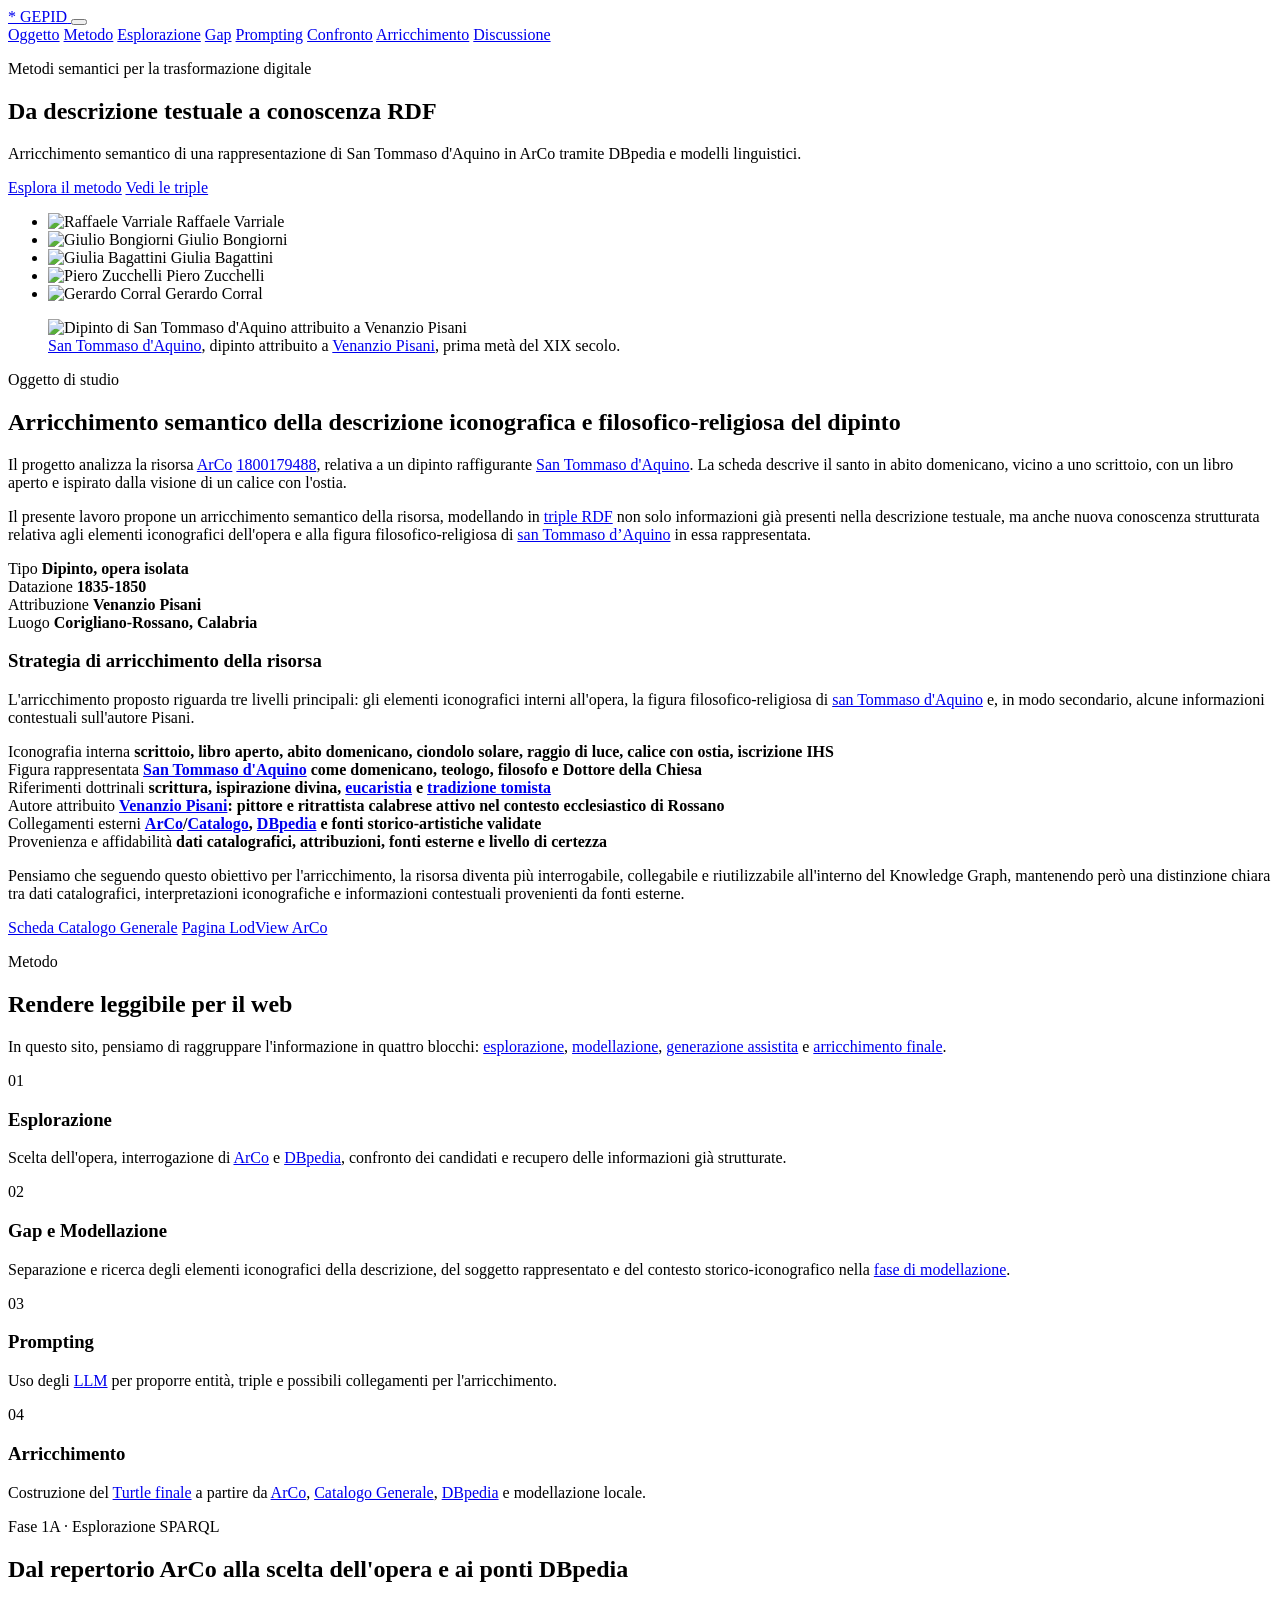
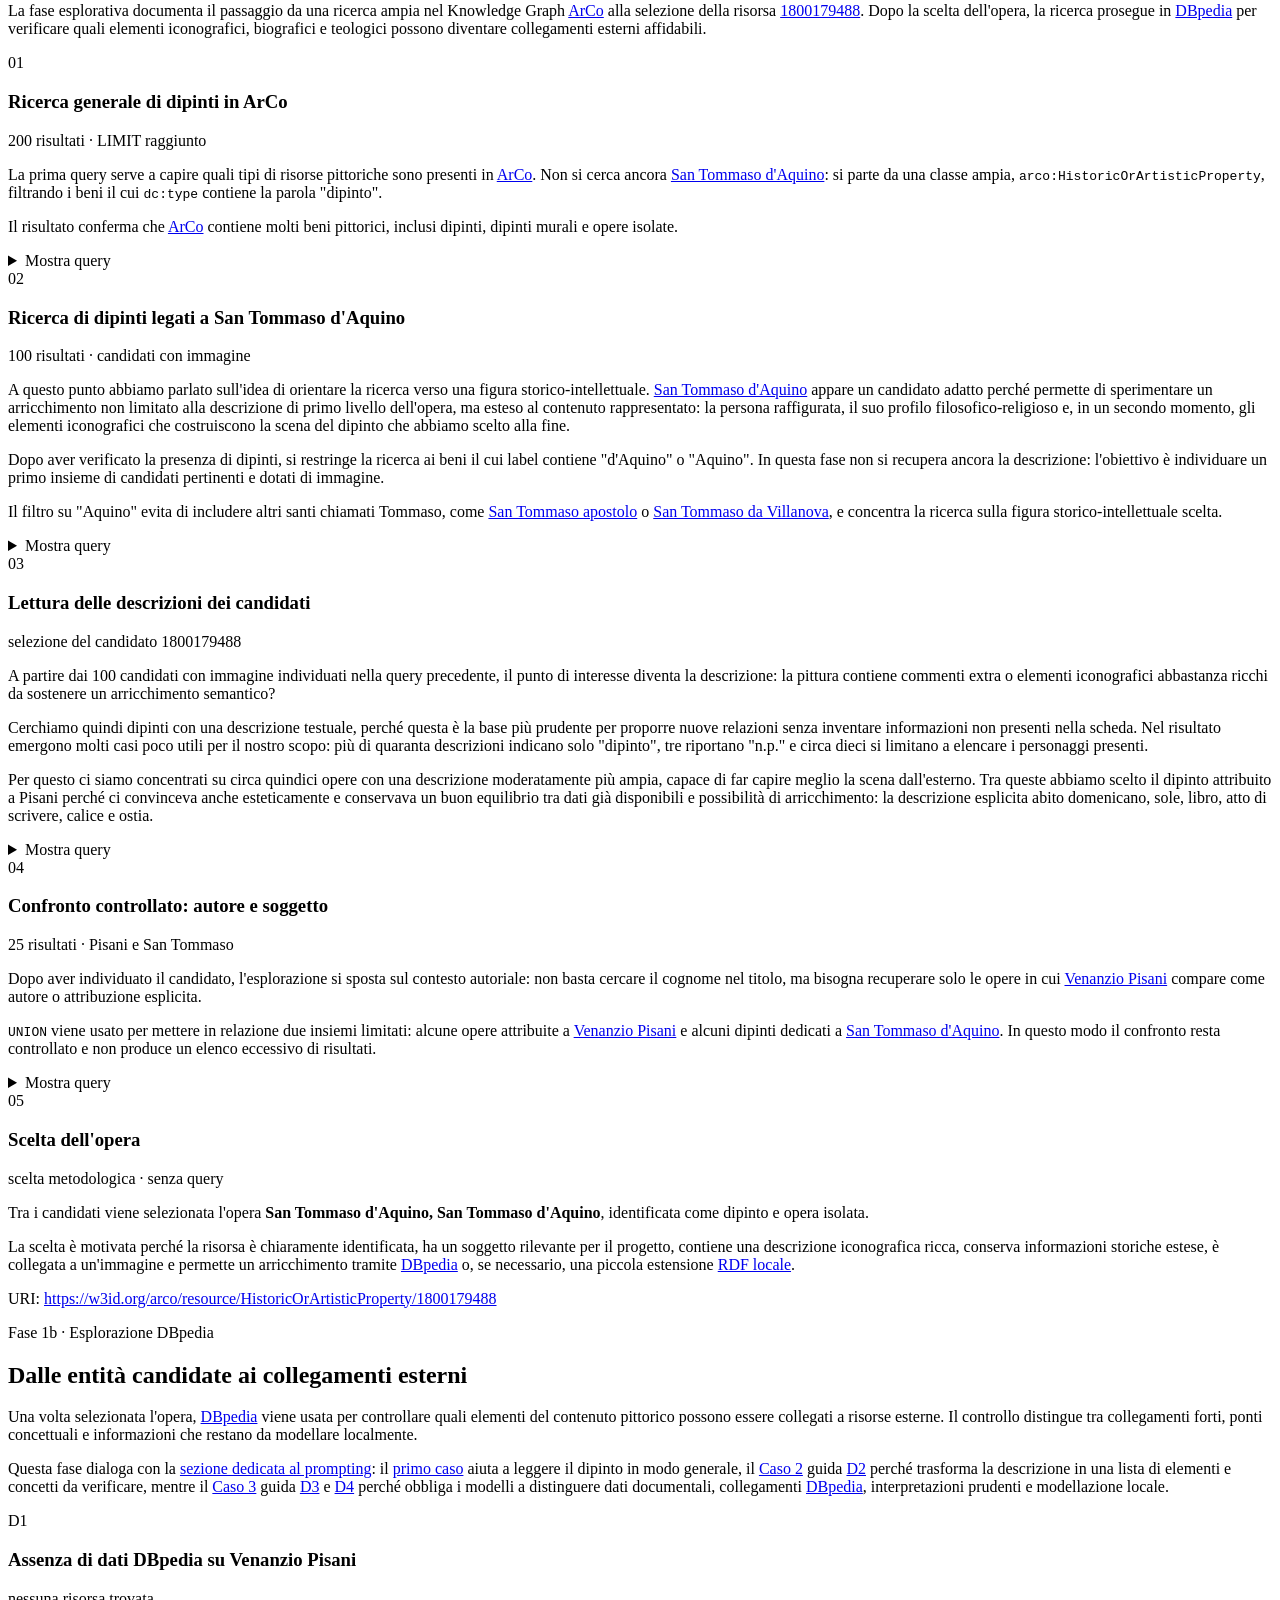
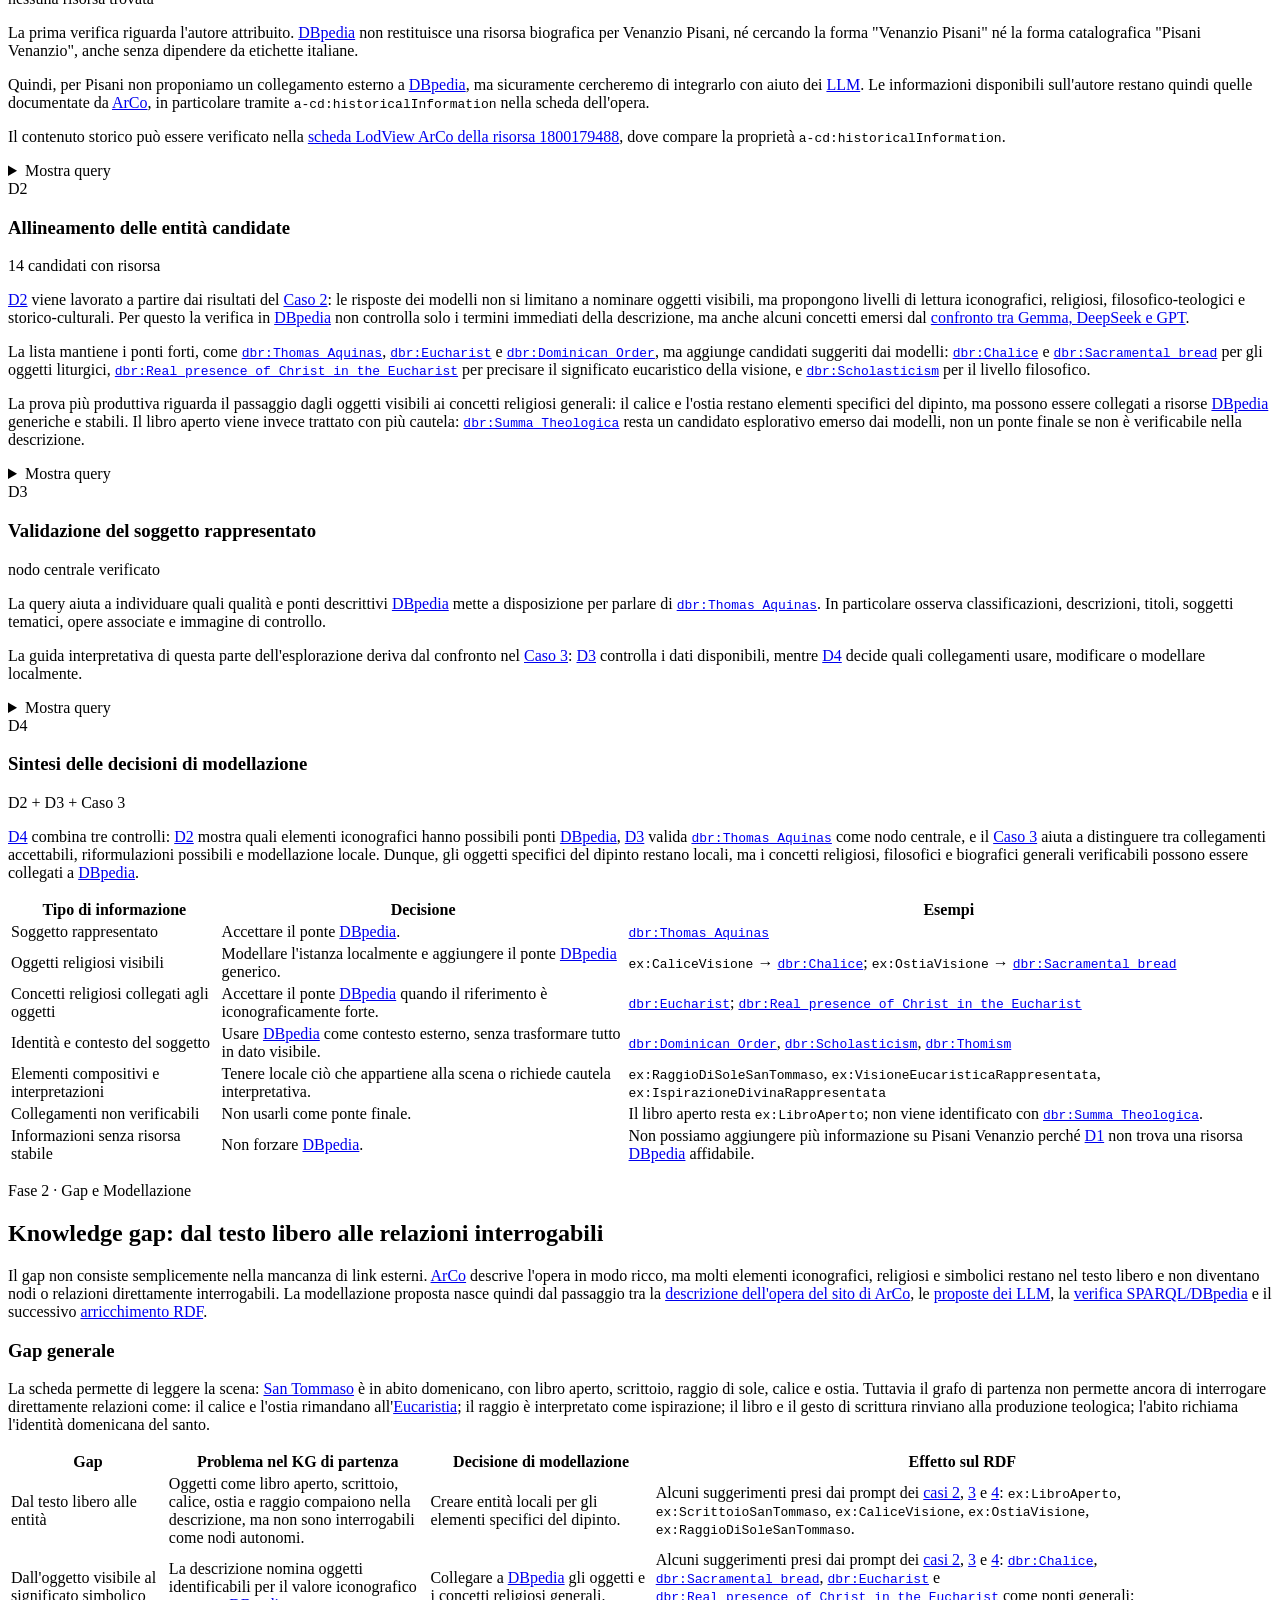
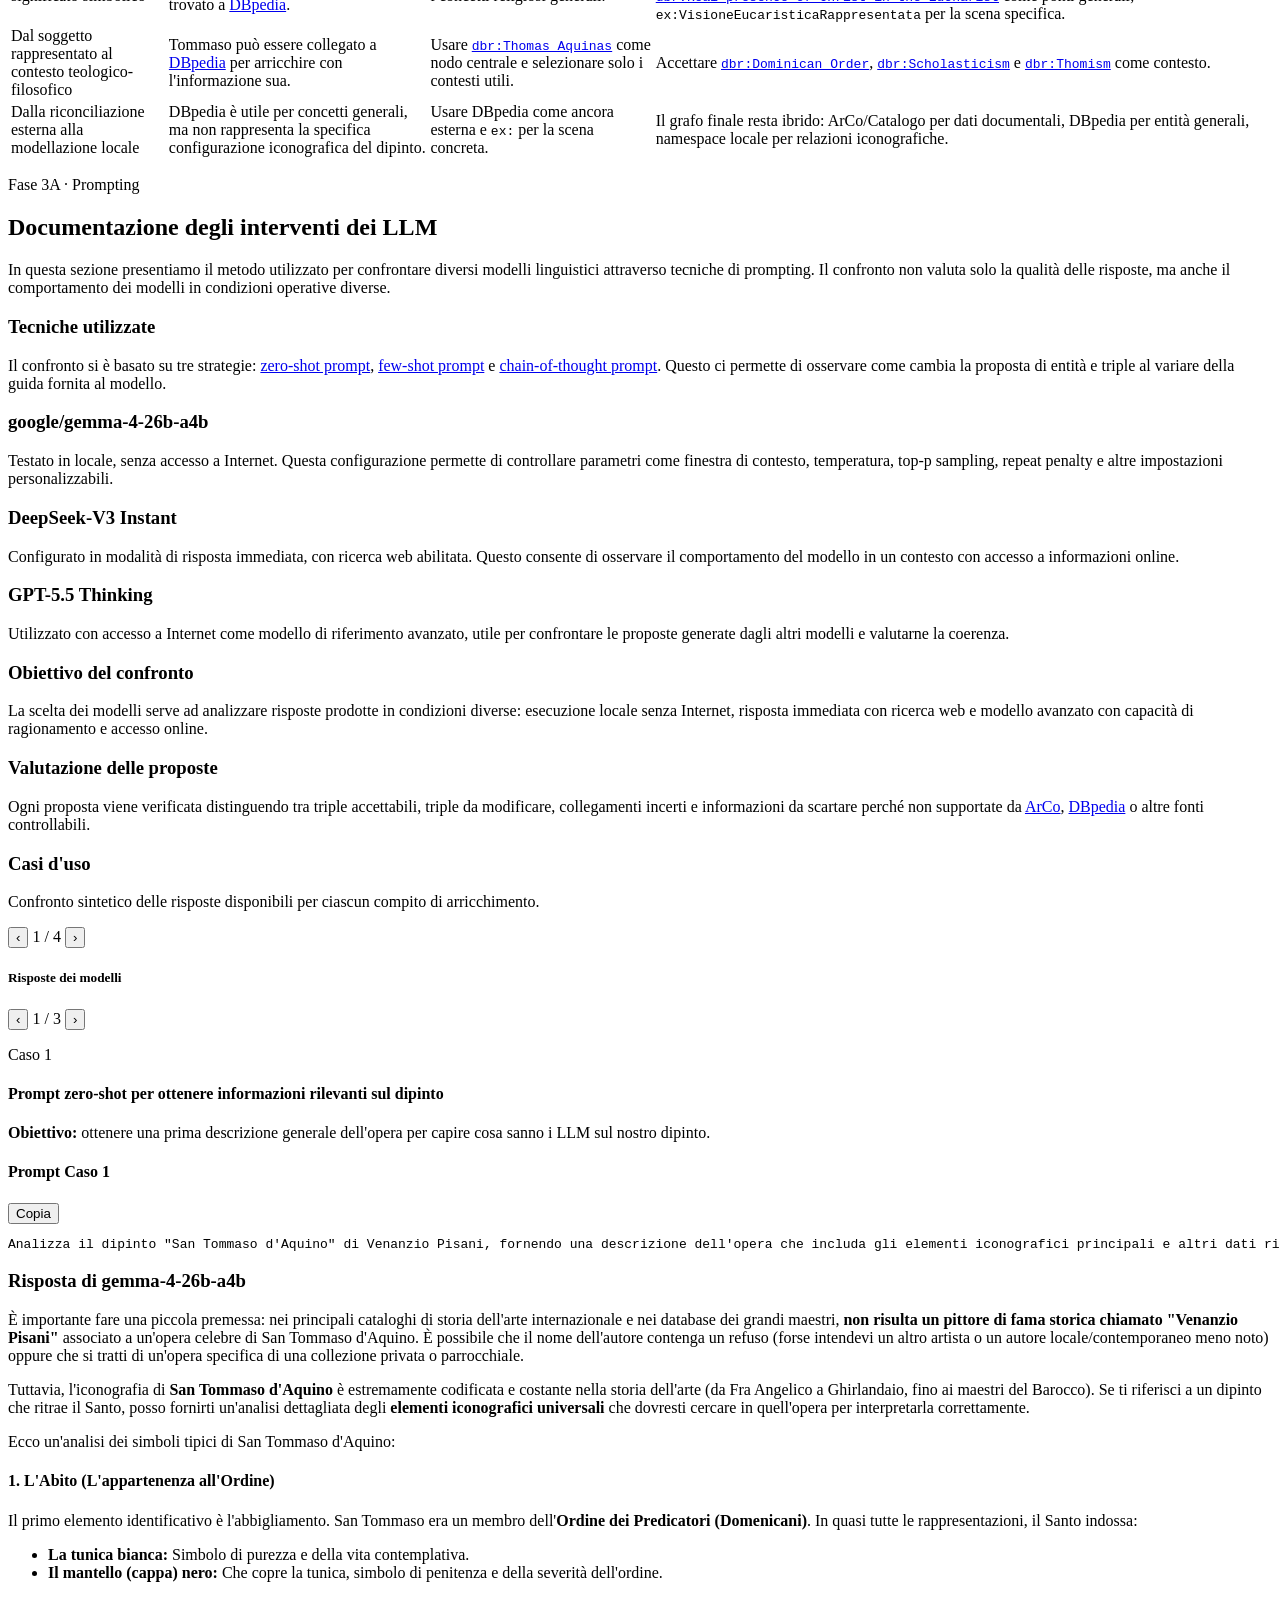
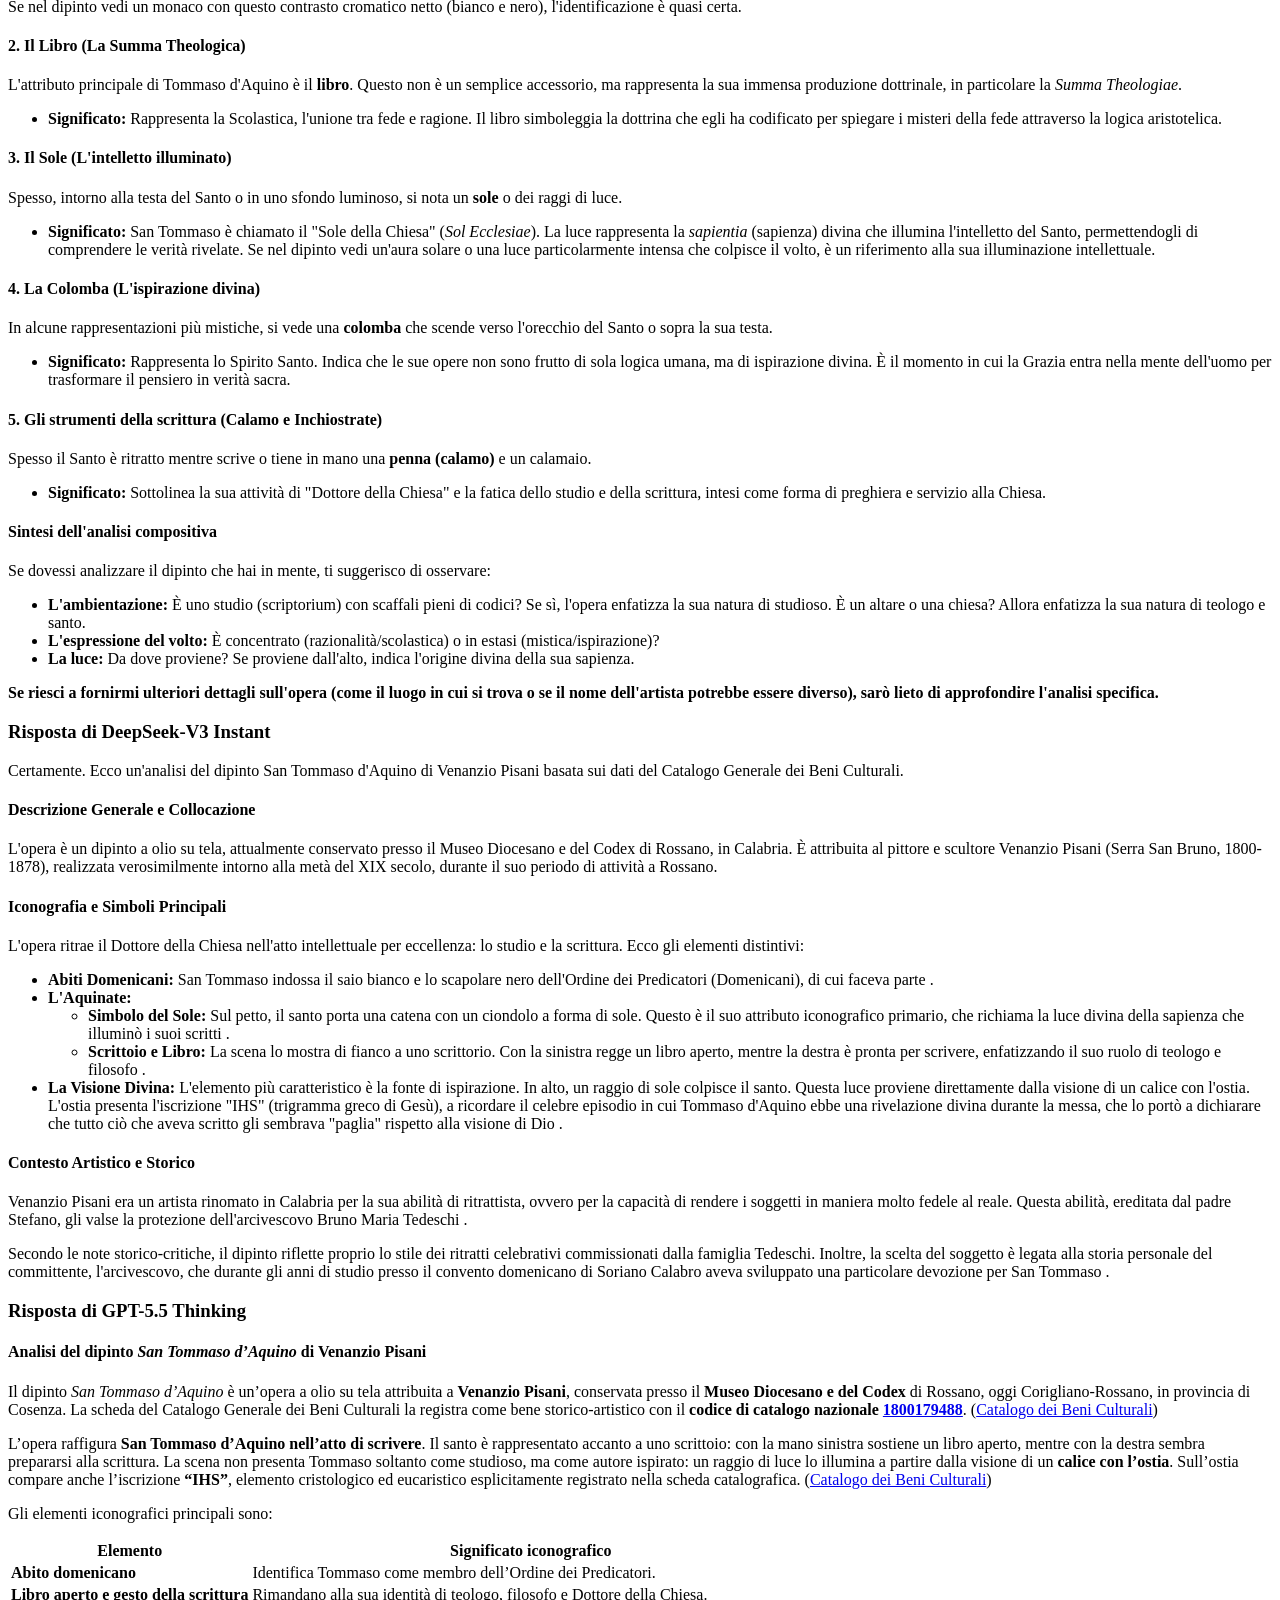
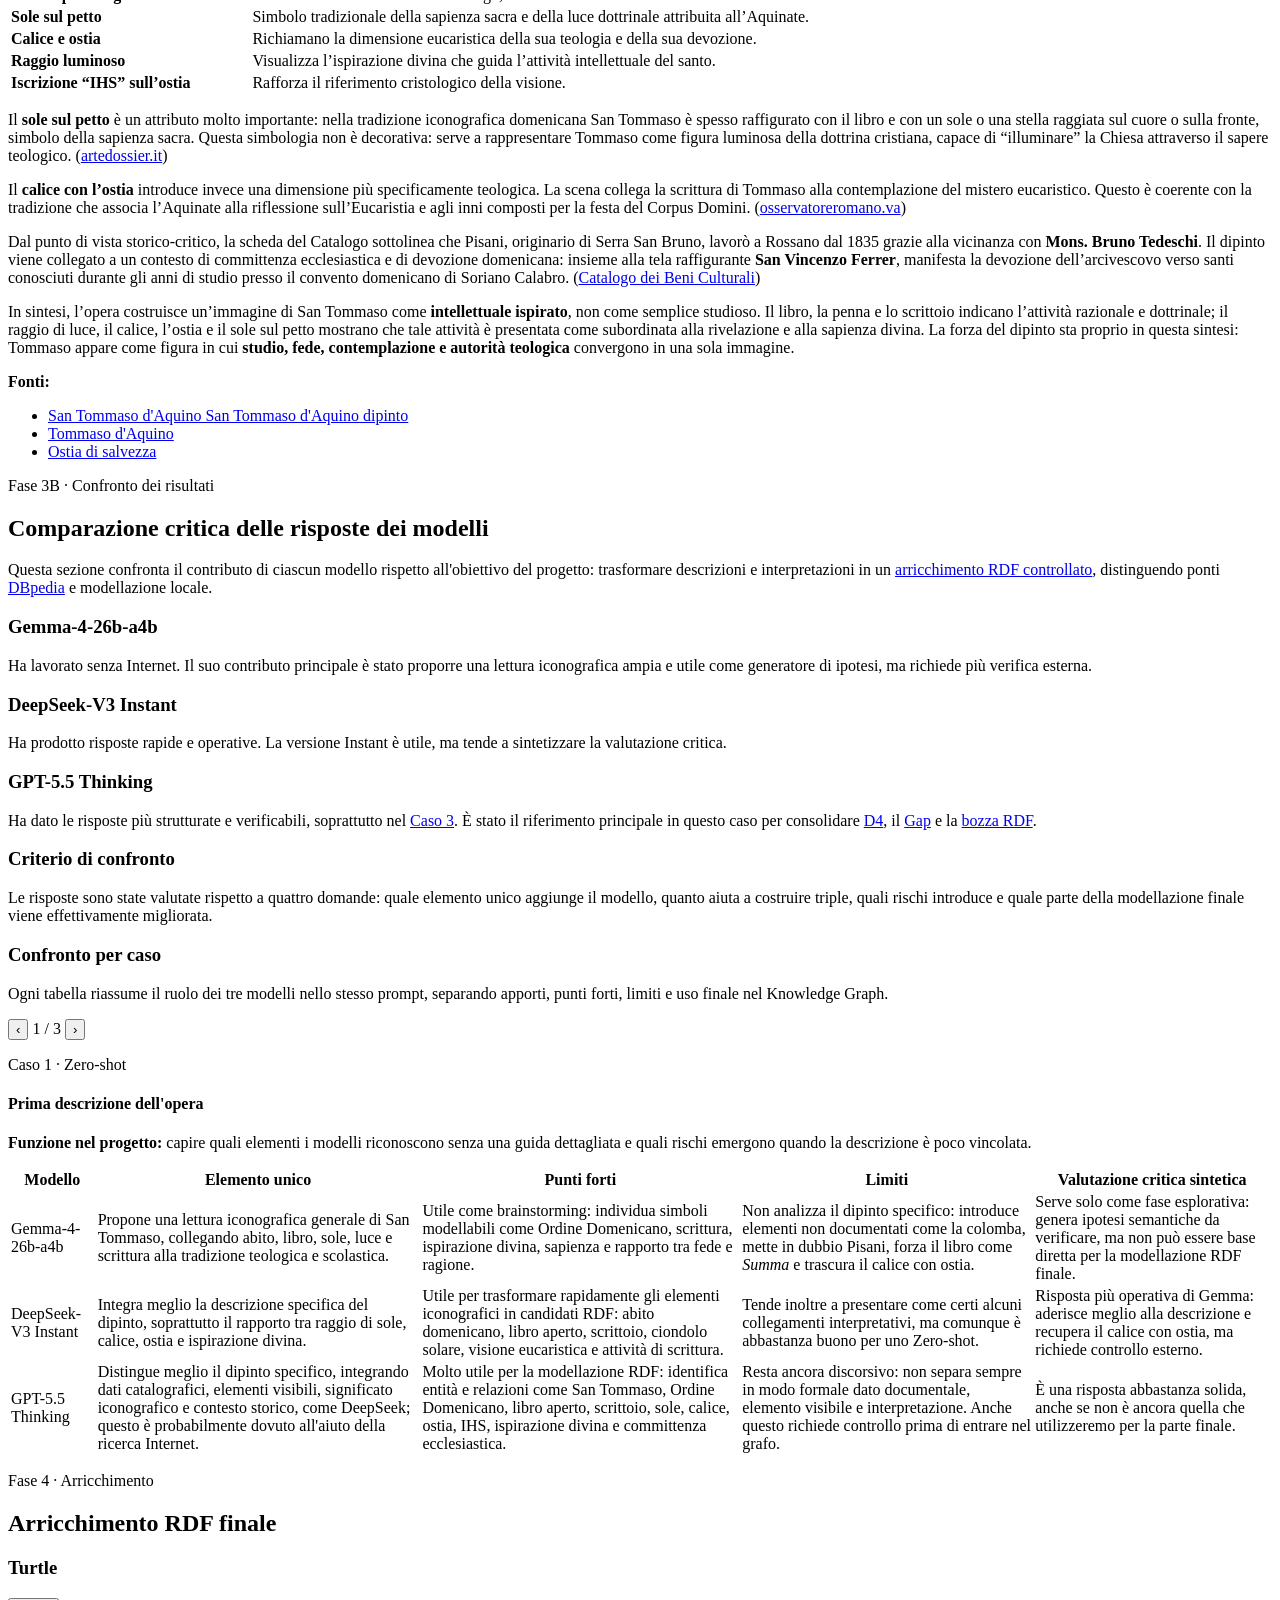
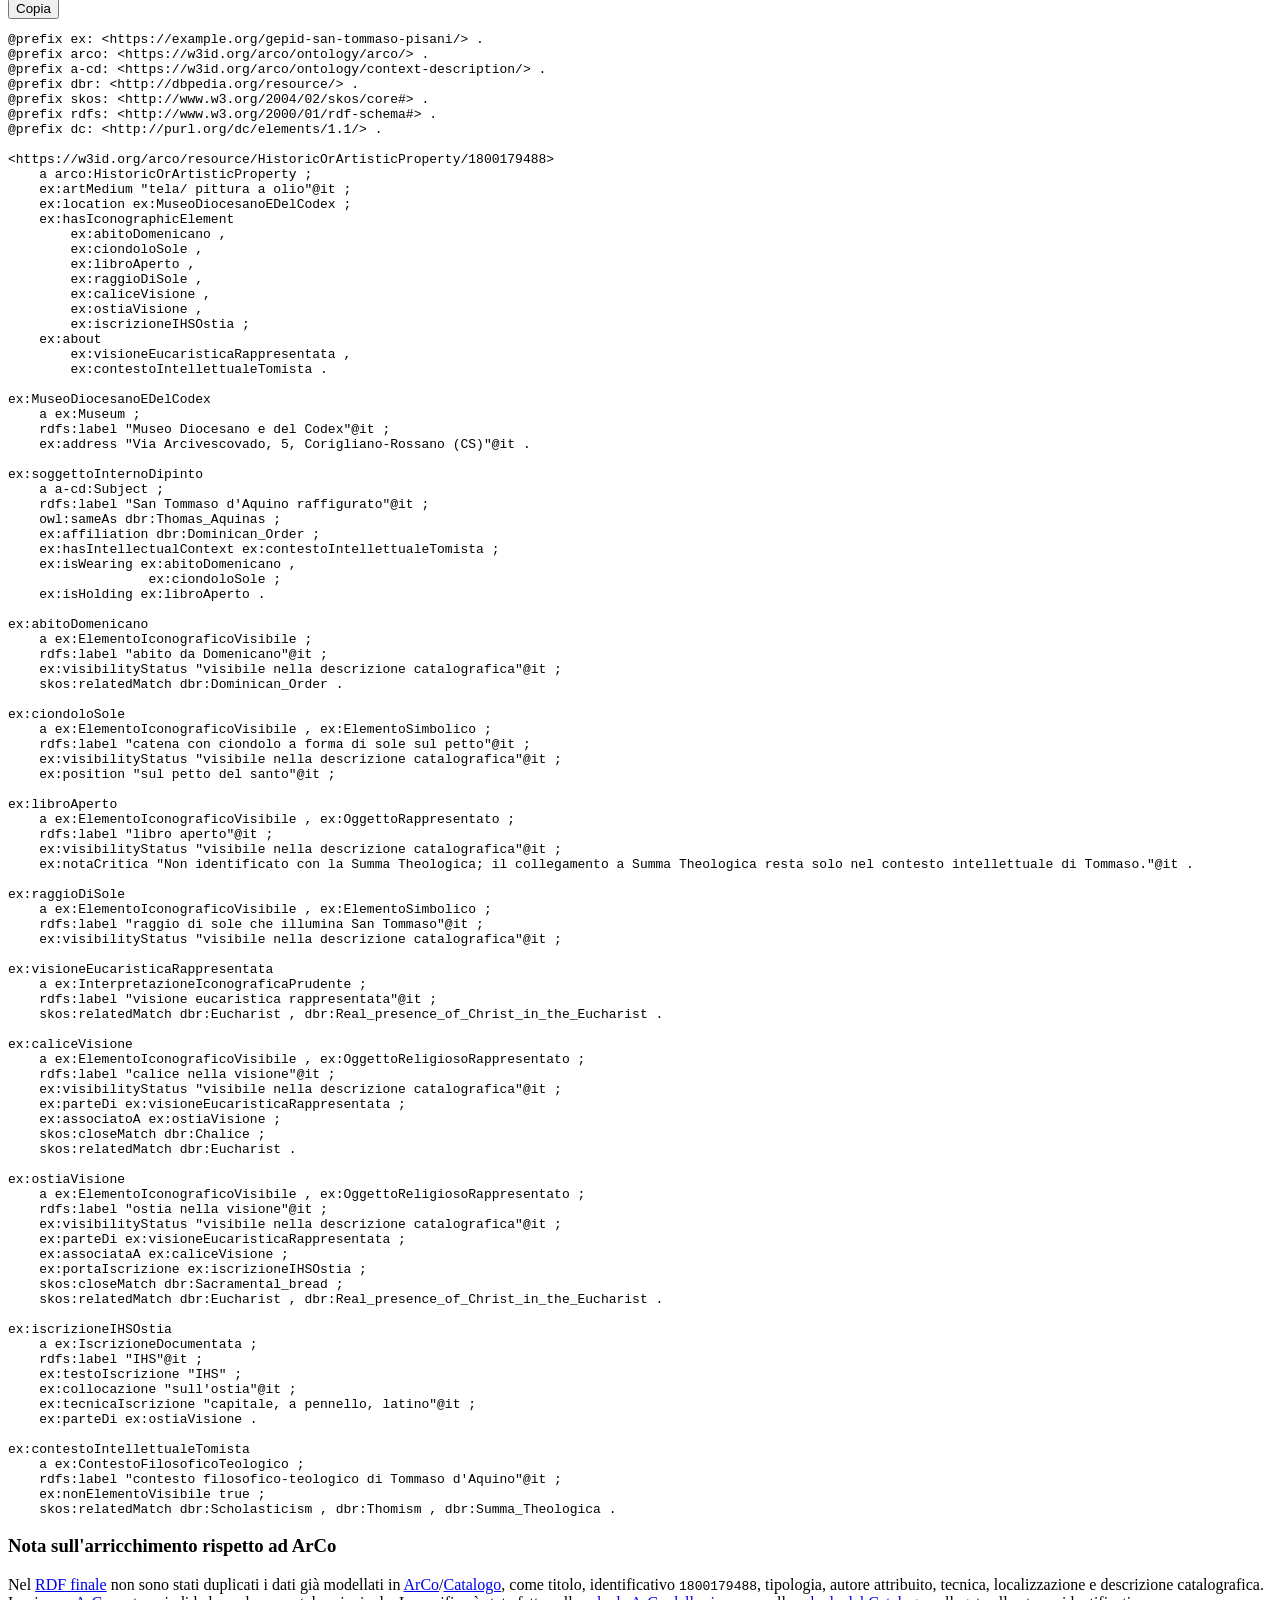
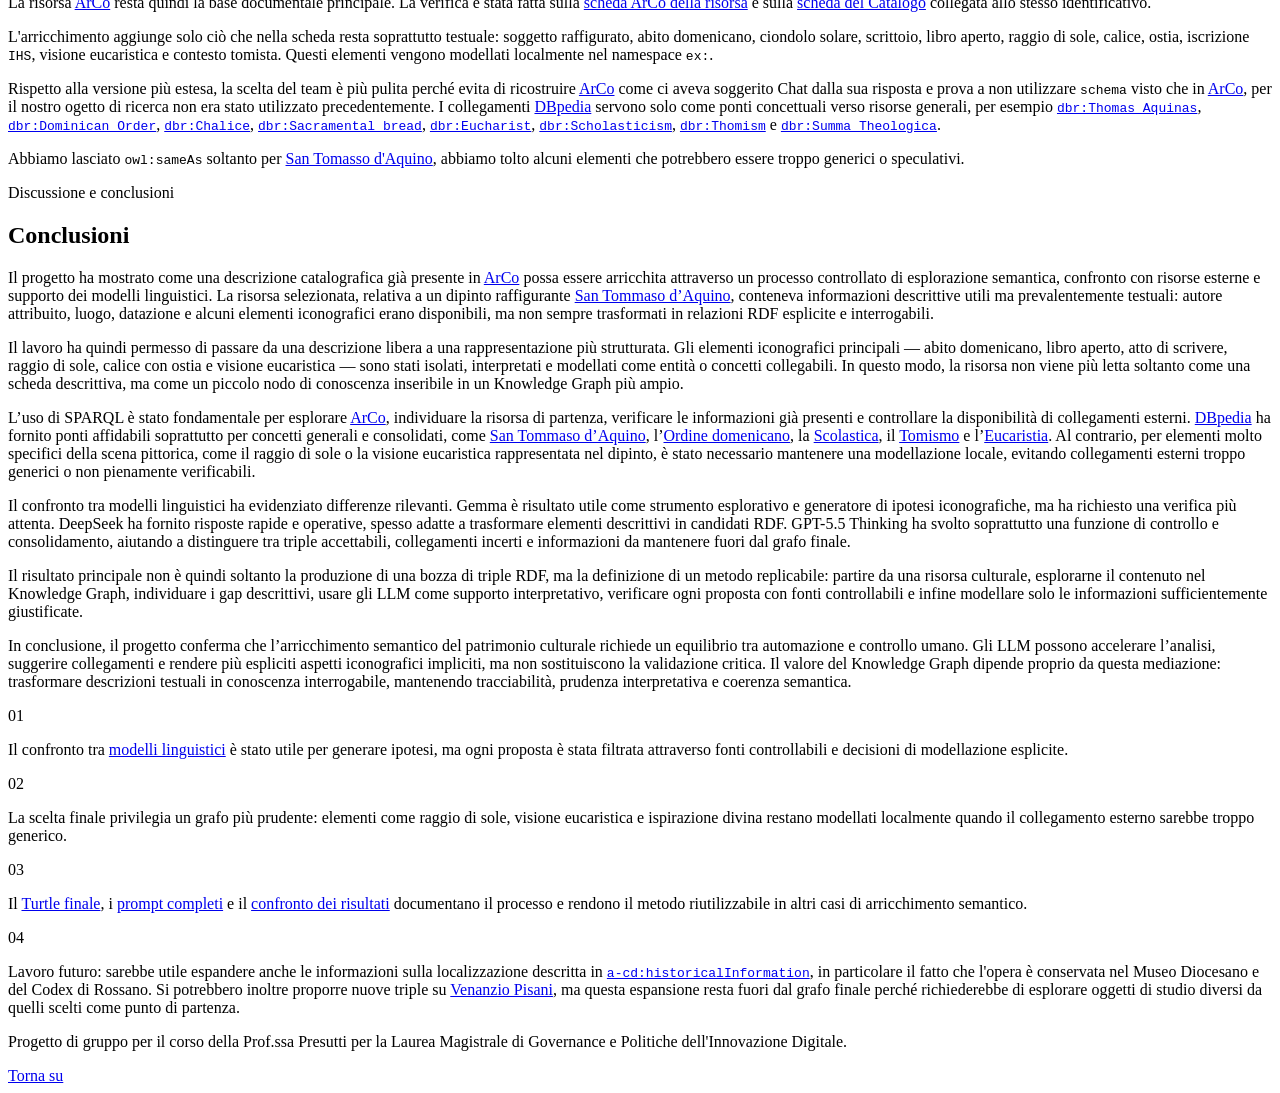
==== index.html @ ff98a5a6 "Add files via upload" ====
﻿<!DOCTYPE html>
<html lang="it">
<head>
  <meta charset="UTF-8">
  <meta name="viewport" content="width=device-width, initial-scale=1.0">
  <title>San Tommaso d'Aquino | Arricchimento semantico RDF</title>
  <meta name="description" content="Sito del progetto GEPID sull'arricchimento semantico RDF di una rappresentazione di San Tommaso d'Aquino in ArCo tramite DBpedia e LLM.">
  <link rel="preconnect" href="https://sigecweb.beniculturali.it">
  <link rel="stylesheet" href="styles.css">
</head>
<body>
  <header class="site-header" data-header>
    <a class="brand" href="#home" aria-label="Vai alla home">
      <span class="brand-mark" aria-hidden="true">*</span>
      <span>GEPID</span>
    </a>

    <button class="nav-toggle" type="button" aria-label="Apri il menu" aria-expanded="false" data-nav-toggle>
      <span></span>
      <span></span>
    </button>

    <nav class="site-nav" aria-label="Navigazione principale" data-nav>
      <a href="#oggetto">Oggetto</a>
      <a href="#metodo">Metodo</a>
      <a href="#sparql">Esplorazione</a>
      <a href="#gap">Gap</a>
      <a href="#prompting">Prompting</a>
      <a href="#confronto-llm">Confronto</a>
      <a href="#rdf">Arricchimento</a>
      <a href="#discussione">Discussione</a>
    </nav>
  </header>

  <main>
    <section class="hero section" id="home">
      <div class="hero-copy">
        <p class="eyebrow">Metodi semantici per la trasformazione digitale</p>
        <h1>
          <span>Da descrizione</span>
          <span>testuale a</span>
          <span>conoscenza RDF</span>
        </h1>
        <p class="hero-text">
          Arricchimento semantico di una rappresentazione di San Tommaso d'Aquino in ArCo tramite DBpedia e modelli linguistici.
        </p>
        <div class="hero-actions" aria-label="Azioni principali">
          <a class="button primary" href="#metodo">Esplora il metodo</a>
          <a class="button secondary" href="#rdf">Vedi le triple</a>
        </div>
        <ul class="team-list" aria-label="Componenti del gruppo">
          <li style="--tilt: -5deg; --rise: 0px;">
            <img src="assets/RV.jpeg" alt="Raffaele Varriale">
            <span>Raffaele Varriale</span>
          </li>
          <li style="--tilt: 4deg; --rise: 12px;">
            <img src="assets/GBo.jpeg" alt="Giulio Bongiorni">
            <span>Giulio Bongiorni</span>
          </li>
          <li style="--tilt: -2deg; --rise: 4px;">
            <img src="assets/GBa.jpeg" alt="Giulia Bagattini">
            <span>Giulia Bagattini</span>
          </li>
          <li style="--tilt: 5deg; --rise: 16px;">
            <img src="assets/PZ.jpeg" alt="Piero Zucchelli">
            <span>Piero Zucchelli</span>
          </li>
          <li style="--tilt: -4deg; --rise: 8px;">
            <img src="assets/GC.png" alt="Gerardo Corral">
            <span>Gerardo Corral</span>
          </li>
        </ul>
      </div>

      <figure class="hero-media">
        <img src="https://sigecweb.beniculturali.it/images/fullsize/ICCD1074798/ICCD16406962_pisaniTOMMASO.jpg" alt="Dipinto di San Tommaso d'Aquino attribuito a Venanzio Pisani">
        <figcaption>
          <a href="https://dbpedia.org/page/Thomas_Aquinas" target="_blank" rel="noreferrer">San Tommaso d'Aquino</a>, dipinto attribuito a <a href="https://catalogo.beniculturali.it/detail/HistoricOrArtisticProperty/1800179488" target="_blank" rel="noreferrer">Venanzio Pisani</a>, prima metà del XIX secolo.
        </figcaption>
      </figure>
    </section>

    <section class="section" id="oggetto">
      <div class="section-intro">
        <p class="eyebrow">Oggetto di studio</p>
        <h2>Arricchimento semantico della descrizione iconografica e filosofico-religiosa del dipinto</h2>
        <p>
          Il progetto analizza la risorsa <a href="https://w3id.org/arco" target="_blank" rel="noreferrer">ArCo</a>
          <a href="https://dati.cultura.gov.it/lodview-arco/resource/HistoricOrArtisticProperty/1800179488.html" target="_blank" rel="noreferrer">1800179488</a>,
          relativa a un dipinto raffigurante <a href="https://dbpedia.org/page/Thomas_Aquinas" target="_blank" rel="noreferrer">San Tommaso d'Aquino</a>. La scheda descrive il santo in abito domenicano, vicino a uno scrittoio, con un libro aperto e ispirato dalla visione di un calice con l'ostia.
        </p>
        <p>
          Il presente lavoro propone un arricchimento semantico della risorsa, modellando in <a href="#rdf">triple RDF</a> non solo informazioni già presenti nella descrizione testuale, ma anche nuova conoscenza strutturata relativa agli elementi iconografici dell'opera e alla figura filosofico-religiosa di <a href="https://dbpedia.org/page/Thomas_Aquinas" target="_blank" rel="noreferrer">san Tommaso d’Aquino</a> in essa rappresentata.
        </p>
      </div>
      <div class="content-flow">
        <div class="fact-grid">
          <article>
            <span>Tipo</span>
            <strong>Dipinto, opera isolata</strong>
          </article>
          <article>
            <span>Datazione</span>
            <strong>1835-1850</strong>
          </article>
          <article>
            <span>Attribuzione</span>
            <strong>Venanzio Pisani</strong>
          </article>
          <article>
            <span>Luogo</span>
            <strong>Corigliano-Rossano, Calabria</strong>
          </article>
        </div>
        <article class="enrichment-note">
          <h3>Strategia di arricchimento della risorsa</h3>
          <p>
            L'arricchimento proposto riguarda tre livelli principali: gli elementi iconografici interni all'opera, la figura filosofico-religiosa di <a href="https://dbpedia.org/page/Thomas_Aquinas" target="_blank" rel="noreferrer">san Tommaso d'Aquino</a> e, in modo secondario, alcune informazioni contestuali sull'autore Pisani.
          </p>
        </article>
        <div class="semantic-elements" aria-label="Ambiti dell'arricchimento semantico della risorsa">
          <article>
            <span>Iconografia interna</span>
            <strong>scrittoio, libro aperto, abito domenicano, ciondolo solare, raggio di luce, calice con ostia, iscrizione IHS</strong>
          </article>

          <article>
            <span>Figura rappresentata</span>
            <strong><a href="https://dbpedia.org/page/Thomas_Aquinas" target="_blank" rel="noreferrer">San Tommaso d'Aquino</a> come domenicano, teologo, filosofo e Dottore della Chiesa</strong>
          </article>

          <article>
            <span>Riferimenti dottrinali</span>
            <strong>scrittura, ispirazione divina, <a href="https://dbpedia.org/page/Eucharist" target="_blank" rel="noreferrer">eucaristia</a> e <a href="https://dbpedia.org/page/Thomism" target="_blank" rel="noreferrer">tradizione tomista</a></strong>
          </article>

          <article>
            <span>Autore attribuito</span>
            <strong><a href="https://catalogo.beniculturali.it/detail/HistoricOrArtisticProperty/1800179488" target="_blank" rel="noreferrer">Venanzio Pisani</a>: pittore e ritrattista calabrese attivo nel contesto ecclesiastico di Rossano</strong>
          </article>

          <article>
            <span>Collegamenti esterni</span>
            <strong><a href="https://w3id.org/arco" target="_blank" rel="noreferrer">ArCo</a>/<a href="https://catalogo.beniculturali.it/" target="_blank" rel="noreferrer">Catalogo</a>, <a href="https://dbpedia.org/" target="_blank" rel="noreferrer">DBpedia</a> e fonti storico-artistiche validate</strong>
          </article>
          <article>
            <span>Provenienza e affidabilità</span>
            <strong>dati catalografici, attribuzioni, fonti esterne e livello di certezza</strong>
          </article>
        </div>

        <p>
          Pensiamo che seguendo questo obiettivo per l'arricchimento, la risorsa diventa più interrogabile, collegabile e riutilizzabile all'interno del Knowledge Graph, mantenendo però una distinzione chiara tra dati catalografici, interpretazioni iconografiche e informazioni contestuali provenienti da fonti esterne.
        </p>
        <div class="link-row">
          <a href="https://catalogo.beniculturali.it/detail/HistoricOrArtisticProperty/1800179488" target="_blank" rel="noreferrer">Scheda Catalogo Generale</a>
          <a href="https://dati.cultura.gov.it/lodview-arco/resource/HistoricOrArtisticProperty/1800179488.html" target="_blank" rel="noreferrer">Pagina LodView ArCo</a>
        </div>
      </div>
    </section>

    <section class="section" id="metodo">
      <div class="section-heading">
        <p class="eyebrow">Metodo</p>
        <h2>Rendere leggibile per il web</h2>
        <p>
          In questo sito, pensiamo di raggruppare l'informazione in quattro blocchi: <a href="#sparql">esplorazione</a>, <a href="#gap">modellazione</a>, <a href="#prompting">generazione assistita</a> e <a href="#rdf">arricchimento finale</a>.
        </p>
      </div>

      <div class="method-grid">
        <article class="method-card">
          <span>01</span>
          <h3>Esplorazione</h3>
          <p>Scelta dell'opera, interrogazione di <a href="https://w3id.org/arco" target="_blank" rel="noreferrer">ArCo</a> e <a href="https://dbpedia.org/" target="_blank" rel="noreferrer">DBpedia</a>, confronto dei candidati e recupero delle informazioni già strutturate.</p>
        </article>
        <article class="method-card">
          <span>02</span>
          <h3>Gap e Modellazione</h3>
          <p>Separazione e ricerca degli elementi iconografici della descrizione, del soggetto rappresentato e del contesto storico-iconografico nella <a href="#gap">fase di modellazione</a>.</p>
        </article>
        <article class="method-card">
          <span>03</span>
          <h3>Prompting</h3>
          <p>Uso degli <a href="#prompting">LLM</a> per proporre entità, triple e possibili collegamenti per l'arricchimento.</p>
        </article>
        <article class="method-card">
          <span>04</span>
          <h3>Arricchimento</h3>
          <p>Costruzione del <a href="#rdf">Turtle finale</a> a partire da <a href="https://w3id.org/arco" target="_blank" rel="noreferrer">ArCo</a>, <a href="https://catalogo.beniculturali.it/" target="_blank" rel="noreferrer">Catalogo Generale</a>, <a href="https://dbpedia.org/" target="_blank" rel="noreferrer">DBpedia</a> e modellazione locale.</p>
        </article>
      </div>
    </section>

    <section class="section" id="sparql">
      <div class="section-intro">
        <p class="eyebrow">Fase 1A · Esplorazione SPARQL</p>
        <h2>Dal repertorio ArCo alla scelta dell'opera e ai ponti DBpedia</h2>
        <p>
          La fase esplorativa documenta il passaggio da una ricerca ampia nel Knowledge Graph <a href="https://w3id.org/arco" target="_blank" rel="noreferrer">ArCo</a> alla selezione della risorsa <a href="https://dati.cultura.gov.it/lodview-arco/resource/HistoricOrArtisticProperty/1800179488.html" target="_blank" rel="noreferrer">1800179488</a>. Dopo la scelta dell'opera, la ricerca prosegue in <a href="https://dbpedia.org/" target="_blank" rel="noreferrer">DBpedia</a> per verificare quali elementi iconografici, biografici e teologici possono diventare collegamenti esterni affidabili.
        </p>
      </div>

      <div class="exploration-flow" aria-label="Passaggi dell'esplorazione SPARQL">
        <article class="exploration-step">
          <div class="step-marker" aria-hidden="true">01</div>
          <div class="step-body">
            <div class="step-head">
              <h3>Ricerca generale di dipinti in ArCo</h3>
              <span class="result-badge">200 risultati · LIMIT raggiunto</span>
            </div>
            <p>
              La prima query serve a capire quali tipi di risorse pittoriche sono presenti in <a href="https://w3id.org/arco" target="_blank" rel="noreferrer">ArCo</a>. Non si cerca ancora <a href="https://dbpedia.org/page/Thomas_Aquinas" target="_blank" rel="noreferrer">San Tommaso d'Aquino</a>: si parte da una classe ampia, <code>arco:HistoricOrArtisticProperty</code>, filtrando i beni il cui <code>dc:type</code> contiene la parola "dipinto".
            </p>
            <p>
              Il risultato conferma che <a href="https://w3id.org/arco" target="_blank" rel="noreferrer">ArCo</a> contiene molti beni pittorici, inclusi dipinti, dipinti murali e opere isolate.
            </p>
            <details class="query-details">
              <summary>Mostra query</summary>
              <article class="code-block exploration-code">
                <div class="code-title">
                  <h4>Query 1</h4>
                  <div class="code-actions">
                    <button class="endpoint-button" type="button" data-endpoint="https://dati.cultura.gov.it/sparql" data-query="sparql-query-1">Apri endpoint</button>
                    <button class="explain-button" type="button" data-explain="query-explain-1" aria-expanded="false">Spiega query</button>
                    <button class="copy-button" type="button" data-copy="sparql-query-1">Copia</button>
                  </div>
                </div>
                <pre><code id="sparql-query-1">PREFIX arco: &lt;https://w3id.org/arco/ontology/arco/&gt;
PREFIX dc: &lt;http://purl.org/dc/elements/1.1/&gt;
PREFIX rdfs: &lt;http://www.w3.org/2000/01/rdf-schema#&gt;

SELECT DISTINCT ?opera ?label ?type
WHERE {
  ?opera a arco:HistoricOrArtisticProperty ;
         dc:type ?type ;
         rdfs:label ?label .
  FILTER(REGEX(STR(?type), "dipinto", "i"))
}
ORDER BY ?label
LIMIT 200</code></pre>
                <div class="query-explanation" id="query-explain-1" hidden>
                  <h5>Perché è costruita così</h5>
                  <p>I prefissi riducono la lunghezza degli URI e rendono leggibile la query, anziché scrivere: <code>https://w3id.org/arco/ontology/arco/HistoricOrArtisticProperty</code>, possiamo scrivere <code>arco:HistoricOrArtisticProperty</code>. Questa classe delimita la ricerca ai beni culturali storico-artistici, mentre <code>dc:type</code> e <code>rdfs:label</code> recuperano tipologia e denominazione dell'opera.</p>
                  <p>Il filtro <code>FILTER(REGEX(...))</code> permette di selezionare le opere la cui tipologia contiene la parola <code>"dipinto"</code>, anche quando il valore di <code>?type</code> non coincide esattamente con questa parola. Per esempio, può intercettare valori come <code>"dipinto"</code>, <code>"dipinto murale"</code> o <code>"soffitto dipinto"</code> (come i risultati ch abbiamo trovato). <code>DISTINCT</code> evita duplicati, <code>ORDER BY</code> ordina i risultati e <code>LIMIT</code> mantiene la ricerca esplorativa controllabile. La <code>"i"</code> serve a rendere la ricerca non sensibile alle maiuscole/minuscole.</p>
                </div>
              </article>
            </details>
          </div>
        </article>

        <article class="exploration-step">
          <div class="step-marker" aria-hidden="true">02</div>
          <div class="step-body">
            <div class="step-head">
              <h3>Ricerca di dipinti legati a San Tommaso d'Aquino</h3>
              <span class="result-badge">100 risultati · candidati con immagine</span>
            </div>
            <p>
              A questo punto abbiamo parlato sull'idea di orientare la ricerca verso una figura storico-intellettuale. <a href="https://dbpedia.org/page/Thomas_Aquinas" target="_blank" rel="noreferrer">San Tommaso d'Aquino</a> appare un candidato adatto perché permette di sperimentare un arricchimento non limitato alla descrizione di primo livello dell'opera, ma esteso al contenuto rappresentato: la persona raffigurata, il suo profilo filosofico-religioso e, in un secondo momento, gli elementi iconografici che costruiscono la scena del dipinto che abbiamo scelto alla fine.
            </p>
            <p>
              Dopo aver verificato la presenza di dipinti, si restringe la ricerca ai beni il cui label contiene "d'Aquino" o "Aquino". In questa fase non si recupera ancora la descrizione: l'obiettivo è individuare un primo insieme di candidati pertinenti e dotati di immagine.
            </p>
            <p>
              Il filtro su "Aquino" evita di includere altri santi chiamati Tommaso, come <a href="https://dbpedia.org/page/Thomas_the_Apostle" target="_blank" rel="noreferrer">San Tommaso apostolo</a> o <a href="https://dbpedia.org/page/Thomas_of_Villanova" target="_blank" rel="noreferrer">San Tommaso da Villanova</a>, e concentra la ricerca sulla figura storico-intellettuale scelta.
            </p>
            <details class="query-details">
              <summary>Mostra query</summary>
              <article class="code-block exploration-code">
                <div class="code-title">
                  <h4>Query 2</h4>
                  <div class="code-actions">
                    <button class="endpoint-button" type="button" data-endpoint="https://dati.cultura.gov.it/sparql" data-query="sparql-query-2">Apri endpoint</button>
                    <button class="explain-button" type="button" data-explain="query-explain-2" aria-expanded="false">Spiega query</button>
                    <button class="copy-button" type="button" data-copy="sparql-query-2">Copia</button>
                  </div>
                </div>
                <pre><code id="sparql-query-2">PREFIX arco: &lt;https://w3id.org/arco/ontology/arco/&gt;
PREFIX dc: &lt;http://purl.org/dc/elements/1.1/&gt;
PREFIX rdfs: &lt;http://www.w3.org/2000/01/rdf-schema#&gt;
PREFIX foaf: &lt;http://xmlns.com/foaf/0.1/&gt;

SELECT DISTINCT ?opera ?label ?image
WHERE {
  ?opera a arco:HistoricOrArtisticProperty ;
         dc:type ?type ;
         rdfs:label ?label ;
         foaf:depiction ?image .
  FILTER(REGEX(STR(?type), "dipinto", "i"))
  FILTER(REGEX(STR(?label), "d'Aquino|Aquino", "i"))
}
ORDER BY DESC(?label)
LIMIT 100</code></pre>
                <div class="query-explanation" id="query-explain-2" hidden>
                  <h5>Perché è costruita così</h5>
                  <p>La query mantiene il filtro sui dipinti e aggiunge una ricerca testuale sul <code>rdfs:label</code>, perché in questa fase si vuole trovare un primo insieme di opere legate ad Aquino direttamente nella denominazione catalografica.</p>
                  <p><code>foaf:depiction</code> è richiesto, non opzionale: in questo modo i candidati devono avere un'immagine collegata. Questa scelta è coerente con il progetto, perché l'arricchimento riguarda una pittura e richiede di osservare anche il contenuto visivo dell'opera.</p>
                  <p>Il filtro <code>FILTER(REGEX(STR(?label), "d'Aquino|Aquino", "i"))</code> viene scelto per non includere genericamente tutti i risultati con "San Tommaso". In questo modo si evitano altri santi omonimi e si concentra la ricerca su Tommaso d'Aquino. La descrizione viene lasciata alle query successive, dove serve per confrontare e scegliere il candidato finale.</p>
                  <p><code>ORDER BY DESC(?label)</code> ordina i risultati in senso inverso rispetto all'alfabeto. La scelta rende più leggibile questa fase esplorativa perché porta più in alto molte denominazioni che contengono formulazioni come "San Tommaso d'Aquino", invece di lasciare in apertura solo titoli che iniziano con altre parole. Il limite a <code>100</code> conserva un insieme ampio ma ancora leggibile di candidati.</p>
                </div>
              </article>
            </details>
          </div>
        </article>

        <article class="exploration-step">
          <div class="step-marker" aria-hidden="true">03</div>
          <div class="step-body">
            <div class="step-head">
              <h3>Lettura delle descrizioni dei candidati</h3>
              <span class="result-badge">selezione del candidato 1800179488</span>
            </div>
            <p>
              A partire dai 100 candidati con immagine individuati nella query precedente, il punto di interesse diventa la descrizione: la pittura contiene commenti extra o elementi iconografici abbastanza ricchi da sostenere un arricchimento semantico?
            </p>
            <p>
              Cerchiamo quindi dipinti con una descrizione testuale, perché questa è la base più prudente per proporre nuove relazioni senza inventare informazioni non presenti nella scheda. Nel risultato emergono molti casi poco utili per il nostro scopo: più di quaranta descrizioni indicano solo "dipinto", tre riportano "n.p." e circa dieci si limitano a elencare i personaggi presenti.
            </p>
            <p>
              Per questo ci siamo concentrati su circa quindici opere con una descrizione moderatamente più ampia, capace di far capire meglio la scena dall'esterno. Tra queste abbiamo scelto il dipinto attribuito a Pisani perché ci convinceva anche esteticamente e conservava un buon equilibrio tra dati già disponibili e possibilità di arricchimento: la descrizione esplicita abito domenicano, sole, libro, atto di scrivere, calice e ostia.
            </p>
            <details class="query-details">
              <summary>Mostra query</summary>
              <article class="code-block exploration-code">
                <div class="code-title">
                  <h4>Query 3</h4>
                  <div class="code-actions">
                    <button class="endpoint-button" type="button" data-endpoint="https://dati.cultura.gov.it/sparql" data-query="sparql-query-3">Apri endpoint</button>
                    <button class="explain-button" type="button" data-explain="query-explain-3" aria-expanded="false">Spiega query</button>
                    <button class="copy-button" type="button" data-copy="sparql-query-3">Copia</button>
                  </div>
                </div>
<pre><code id="sparql-query-3">PREFIX arco: &lt;https://w3id.org/arco/ontology/arco/&gt;
PREFIX dc: &lt;http://purl.org/dc/elements/1.1/&gt;
PREFIX rdfs: &lt;http://www.w3.org/2000/01/rdf-schema#&gt;
PREFIX foaf: &lt;http://xmlns.com/foaf/0.1/&gt;

SELECT DISTINCT ?opera ?description
WHERE {
  {
    SELECT DISTINCT ?opera ?label
    WHERE {
      ?opera a arco:HistoricOrArtisticProperty ;
             dc:type ?type ;
             rdfs:label ?label ;
             foaf:depiction ?image .
      FILTER(REGEX(STR(?type), "dipinto", "i"))
      FILTER(REGEX(STR(?label), "d'Aquino|Aquino", "i"))
    }
    ORDER BY DESC(?label)
    LIMIT 100
  }
  ?opera dc:description ?description .
}
ORDER BY ?opera ?description</code></pre>
                <div class="query-explanation" id="query-explain-3" hidden>
                  <h5>Perché è costruita così</h5>
                  <p>La query usa una sottoquery per conservare lo stesso insieme esplorativo della query precedente: i primi 100 dipinti legati ad Aquino e dotati di immagine. In questo modo il passaggio non cambia corpus, ma cambia domanda di lettura.</p>
                  <p>Fuori dalla sottoquery viene richiesto <code>dc:description</code>: qui la descrizione non è più accessoria, ma diventa il criterio per capire quali opere offrono elementi iconografici o commenti utili all'arricchimento. Per questo l'output mostra <code>?opera</code> e <code>?description</code>, non più label e immagine.</p>
                  <p>La lettura dei risultati serve anche a scartare descrizioni troppo povere, come quelle che indicano solo "dipinto", "n.p." o un semplice elenco di personaggi. Il gruppo ha quindi selezionato manualmente un sottoinsieme di circa quindici descrizioni più informative prima di scegliere l'opera di Pisani.</p>
                </div>
              </article>
            </details>
          </div>
        </article>

        <article class="exploration-step">
          <div class="step-marker" aria-hidden="true">04</div>
          <div class="step-body">
            <div class="step-head">
              <h3>Confronto controllato: autore e soggetto</h3>
              <span class="result-badge">25 risultati · Pisani e San Tommaso</span>
            </div>
            <p>
              Dopo aver individuato il candidato, l'esplorazione si sposta sul contesto autoriale: non basta cercare il cognome nel titolo, ma bisogna recuperare solo le opere in cui <a href="https://catalogo.beniculturali.it/detail/HistoricOrArtisticProperty/1800179488" target="_blank" rel="noreferrer">Venanzio Pisani</a> compare come autore o attribuzione esplicita.
            </p>
            <p>
              <code>UNION</code> viene usato per mettere in relazione due insiemi limitati: alcune opere attribuite a <a href="https://catalogo.beniculturali.it/detail/HistoricOrArtisticProperty/1800179488" target="_blank" rel="noreferrer">Venanzio Pisani</a> e alcuni dipinti dedicati a <a href="https://dbpedia.org/page/Thomas_Aquinas" target="_blank" rel="noreferrer">San Tommaso d'Aquino</a>. In questo modo il confronto resta controllato e non produce un elenco eccessivo di risultati.</p>
            <details class="query-details">
              <summary>Mostra query</summary>
              <article class="code-block exploration-code">
                <div class="code-title">
                  <h4>Query 4</h4>
                  <div class="code-actions">
                    <button class="endpoint-button" type="button" data-endpoint="https://dati.cultura.gov.it/sparql" data-query="sparql-query-4">Apri endpoint</button>
                    <button class="explain-button" type="button" data-explain="query-explain-4" aria-expanded="false">Spiega query</button>
                    <button class="copy-button" type="button" data-copy="sparql-query-4">Copia</button>
                  </div>
                </div>
                <pre><code id="sparql-query-4">PREFIX arco: &lt;https://w3id.org/arco/ontology/arco/&gt;
PREFIX dc: &lt;http://purl.org/dc/elements/1.1/&gt;
PREFIX rdfs: &lt;http://www.w3.org/2000/01/rdf-schema#&gt;
PREFIX a-cd: &lt;https://w3id.org/arco/ontology/context-description/&gt;

SELECT DISTINCT ?criterio ?opera ?label ?date
WHERE {
  {
    SELECT DISTINCT ("opere attribuite a Pisani" AS ?criterio) ?opera ?label
    WHERE {
      ?opera a arco:HistoricOrArtisticProperty ;
             rdfs:label ?label ;
             a-cd:hasAuthor ?author .
      ?author rdfs:label ?authorLabel .
      FILTER(REGEX(STR(?authorLabel), "Pisani Venanzio", "i"))
    }
    ORDER BY ?label
    LIMIT 15
  }
  UNION
  {
    SELECT DISTINCT ("dipinti di San Tommaso d'Aquino" AS ?criterio) ?opera ?label
    WHERE {
      ?opera a arco:HistoricOrArtisticProperty ;
             dc:type ?type ;
             rdfs:label ?label .
      FILTER(REGEX(STR(?type), "dipinto", "i"))
      FILTER(REGEX(STR(?label), "San Tommaso d.Aquino|San Tommaso d'Aquino", "i"))
    }
    ORDER BY DESC(?label)
    LIMIT 10
  }

  OPTIONAL { ?opera dc:date ?date . }
}
ORDER BY ?criterio ?label
LIMIT 30</code></pre>
                <div class="query-explanation" id="query-explain-4" hidden>
                  <h5>Perché è costruita così</h5>
                  <p>La prima parte della query individua opere collegate a <a href="https://catalogo.beniculturali.it/detail/HistoricOrArtisticProperty/1800179488" target="_blank" rel="noreferrer">Venanzio Pisani</a> tramite la proprietà catalografica <code>a-cd:hasAuthor</code>. La seconda parte cerca dipinti il cui label rimanda esplicitamente a <a href="https://dbpedia.org/page/Thomas_Aquinas" target="_blank" rel="noreferrer">San Tommaso d'Aquino</a>, così il confronto resta legato ai due assi del caso di studio: autore attribuito e soggetto iconografico.</p>
                  <p>Le espressioni <code>("opere attribuite a Pisani" AS ?criterio)</code> e <code>("dipinti di San Tommaso d'Aquino" AS ?criterio)</code> creano una colonna artificiale nei risultati. Questa colonna non proviene da <a href="https://w3id.org/arco" target="_blank" rel="noreferrer">ArCo</a>: serve a indicare da quale ramo del <code>UNION</code> arriva ogni riga, rendendo più leggibile il confronto.</p>
                  <p>L'<code>OPTIONAL</code> su <code>dc:date</code> aggiunge, quando disponibile, una lettura cronologica senza escludere le opere prive di datazione.</p>
                </div>
              </article>
            </details>
          </div>
        </article>

        <article class="exploration-step">
          <div class="step-marker" aria-hidden="true">05</div>
          <div class="step-body">
            <div class="step-head">
              <h3>Scelta dell'opera</h3>
              <span class="result-badge">scelta metodologica · senza query</span>
            </div>
            <p>
              Tra i candidati viene selezionata l'opera <strong>San Tommaso d'Aquino, San Tommaso d'Aquino</strong>, identificata come dipinto e opera isolata.
            </p>
            <p>
              La scelta è motivata perché la risorsa è chiaramente identificata, ha un soggetto rilevante per il progetto, contiene una descrizione iconografica ricca, conserva informazioni storiche estese, è collegata a un'immagine e permette un arricchimento tramite <a href="https://dbpedia.org/" target="_blank" rel="noreferrer">DBpedia</a> o, se necessario, una piccola estensione <a href="#rdf">RDF locale</a>.
            </p>
            <p class="selected-uri">
              URI: <a href="https://dati.cultura.gov.it/lodview-arco/resource/HistoricOrArtisticProperty/1800179488.html" target="_blank" rel="noreferrer">https://w3id.org/arco/resource/HistoricOrArtisticProperty/1800179488</a>
            </p>
          </div>
        </article>
      </div>

      <div class="section-intro exploration-subintro">
        <p class="eyebrow">Fase 1b · Esplorazione DBpedia</p>
        <h2>Dalle entità candidate ai collegamenti esterni</h2>
        <p>
          Una volta selezionata l'opera, <a href="https://dbpedia.org/" target="_blank" rel="noreferrer">DBpedia</a> viene usata per controllare quali elementi del contenuto pittorico possono essere collegati a risorse esterne. Il controllo distingue tra collegamenti forti, ponti concettuali e informazioni che restano da modellare localmente.
        </p>
        <p>
          Questa fase dialoga con la <a href="#prompting">sezione dedicata al prompting</a>: il <a href="#prompt-caso-1">primo caso</a> aiuta a leggere il dipinto in modo generale, il <a href="#prompt-caso-2">Caso 2</a> guida <a href="#d2-candidati-dbpedia">D2</a> perché trasforma la descrizione in una lista di elementi e concetti da verificare, mentre il <a href="#prompt-caso-3">Caso 3</a> guida <a href="#d3-thomas-aquinas">D3</a> e <a href="#d4-decisioni-modellazione">D4</a> perché obbliga i modelli a distinguere dati documentali, collegamenti <a href="https://dbpedia.org/" target="_blank" rel="noreferrer">DBpedia</a>, interpretazioni prudenti e modellazione locale.
        </p>
      </div>

      <div class="exploration-flow dbpedia-flow" aria-label="Passaggi dell'esplorazione DBpedia">
        <article class="exploration-step" id="d1-pisani-dbpedia">
          <div class="step-marker" aria-hidden="true">D1</div>
          <div class="step-body">
            <div class="step-head">
              <h3>Assenza di dati DBpedia su Venanzio Pisani</h3>
              <span class="result-badge">nessuna risorsa trovata</span>
            </div>
            <p>
              La prima verifica riguarda l'autore attribuito. <a href="https://dbpedia.org/" target="_blank" rel="noreferrer">DBpedia</a> non restituisce una risorsa biografica per Venanzio Pisani, né cercando la forma "Venanzio Pisani" né la forma catalografica "Pisani Venanzio", anche senza dipendere da etichette italiane.
            </p>
            <p>
              Quindi, per Pisani non proponiamo un collegamento esterno a <a href="https://dbpedia.org/" target="_blank" rel="noreferrer">DBpedia</a>, ma sicuramente cercheremo di integrarlo con aiuto dei <a href="#prompting">LLM</a>. Le informazioni disponibili sull'autore restano quindi quelle documentate da <a href="https://w3id.org/arco" target="_blank" rel="noreferrer">ArCo</a>, in particolare tramite <code>a-cd:historicalInformation</code> nella scheda dell'opera.
            </p>
            <p>
              Il contenuto storico può essere verificato nella
              <a href="https://dati.cultura.gov.it/lodview-arco/resource/HistoricOrArtisticProperty/1800179488.html" target="_blank" rel="noreferrer">scheda LodView ArCo della risorsa 1800179488</a>,
              dove compare la proprietà <code>a-cd:historicalInformation</code>.
            </p>
            <details class="query-details">
              <summary>Mostra query</summary>
              <article class="code-block exploration-code">
                <div class="code-title">
                  <h4>DBpedia Query 1</h4>
                  <div class="code-actions">
                    <button class="endpoint-button" type="button" data-endpoint="https://dbpedia.org/sparql" data-query="dbpedia-query-pisani">Apri endpoint</button>
                    <button class="explain-button" type="button" data-explain="dbpedia-explain-pisani" aria-expanded="false">Spiega query</button>
                    <button class="copy-button" type="button" data-copy="dbpedia-query-pisani">Copia</button>
                  </div>
                </div>
                <pre><code id="dbpedia-query-pisani">PREFIX dbo: &lt;http://dbpedia.org/ontology/&gt;
PREFIX rdfs: &lt;http://www.w3.org/2000/01/rdf-schema#&gt;

SELECT DISTINCT ?artista ?nome ?biografia ?dataNascita ?dataMorte ?luogoNascita
WHERE {
  ?artista a dbo:Artist ;
           rdfs:label ?nome .

  FILTER(REGEX(STR(?nome), "Venanzio Pisani|Pisani Venanzio", "i"))

  OPTIONAL { ?artista dbo:abstract ?biografia . FILTER(LANG(?biografia) = "en") }
  OPTIONAL { ?artista dbo:birthDate ?dataNascita . }
  OPTIONAL { ?artista dbo:deathDate ?dataMorte . }
  OPTIONAL {
    ?artista dbo:birthPlace ?luogo .
    ?luogo rdfs:label ?luogoNascita .
    FILTER(LANG(?luogoNascita) = "en")
  }
}
ORDER BY ?dataNascita
LIMIT 5</code></pre>
                <div class="query-explanation" id="dbpedia-explain-pisani" hidden>
                  <h5>Perché è costruita così</h5>
                  <p>La query cerca una risorsa di tipo <code>dbo:Artist</code> con un'etichetta compatibile con le due forme del nome: <code>Venanzio Pisani</code> e <code>Pisani Venanzio</code>. Gli <code>OPTIONAL</code> tentano di recuperare dati biografici in inglese senza renderli obbligatori.</p>
                  <p>Il risultato vuoto viene riportato come evidenza negativa: <a href="https://dbpedia.org/" target="_blank" rel="noreferrer">DBpedia</a> non offre un punto di collegamento stabile per l'autore. In questo caso è più corretto conservare Pisani come informazione proveniente da <a href="https://w3id.org/arco" target="_blank" rel="noreferrer">ArCo</a>, invece di creare un collegamento esterno non verificato.</p>
                </div>
              </article>
            </details>
          </div>
        </article>

        <article class="exploration-step" id="d2-candidati-dbpedia">
          <div class="step-marker" aria-hidden="true">D2</div>
          <div class="step-body">
            <div class="step-head">
              <h3>Allineamento delle entità candidate</h3>
              <span class="result-badge">14 candidati con risorsa</span>
            </div>
            <p>
              <a href="#d2-candidati-dbpedia">D2</a> viene lavorato a partire dai risultati del <a href="#prompt-caso-2">Caso 2</a>: le risposte dei modelli non si limitano a nominare oggetti visibili, ma propongono livelli di lettura iconografici, religiosi, filosofico-teologici e storico-culturali. Per questo la verifica in <a href="https://dbpedia.org/" target="_blank" rel="noreferrer">DBpedia</a> non controlla solo i termini immediati della descrizione, ma anche alcuni concetti emersi dal <a href="#confronto-llm">confronto tra Gemma, DeepSeek e GPT</a>.
            </p>
            <p>
              La lista mantiene i ponti forti, come <a href="https://dbpedia.org/page/Thomas_Aquinas" target="_blank" rel="noreferrer"><code>dbr:Thomas_Aquinas</code></a>, <a href="https://dbpedia.org/page/Eucharist" target="_blank" rel="noreferrer"><code>dbr:Eucharist</code></a> e <a href="https://dbpedia.org/page/Dominican_Order" target="_blank" rel="noreferrer"><code>dbr:Dominican_Order</code></a>, ma aggiunge candidati suggeriti dai modelli: <a href="https://dbpedia.org/page/Chalice" target="_blank" rel="noreferrer"><code>dbr:Chalice</code></a> e <a href="https://dbpedia.org/page/Sacramental_bread" target="_blank" rel="noreferrer"><code>dbr:Sacramental_bread</code></a> per gli oggetti liturgici, <a href="https://dbpedia.org/page/Real_presence_of_Christ_in_the_Eucharist" target="_blank" rel="noreferrer"><code>dbr:Real_presence_of_Christ_in_the_Eucharist</code></a> per precisare il significato eucaristico della visione, e <a href="https://dbpedia.org/page/Scholasticism" target="_blank" rel="noreferrer"><code>dbr:Scholasticism</code></a> per il livello filosofico.
            </p>
            <p>
              La prova più produttiva riguarda il passaggio dagli oggetti visibili ai concetti religiosi generali: il calice e l'ostia restano elementi specifici del dipinto, ma possono essere collegati a risorse <a href="https://dbpedia.org/" target="_blank" rel="noreferrer">DBpedia</a> generiche e stabili. Il libro aperto viene invece trattato con più cautela: <a href="https://dbpedia.org/page/Summa_Theologica" target="_blank" rel="noreferrer"><code>dbr:Summa_Theologica</code></a> resta un candidato esplorativo emerso dai modelli, non un ponte finale se non è verificabile nella descrizione.
            </p>
            <details class="query-details">
              <summary>Mostra query</summary>
              <article class="code-block exploration-code">
                <div class="code-title">
                  <h4>DBpedia Query 2</h4>
                  <div class="code-actions">
                    <button class="endpoint-button" type="button" data-endpoint="https://dbpedia.org/sparql" data-query="dbpedia-query-candidates">Apri endpoint</button>
                    <button class="explain-button" type="button" data-explain="dbpedia-explain-candidates" aria-expanded="false">Spiega query</button>
                    <button class="copy-button" type="button" data-copy="dbpedia-query-candidates">Copia</button>
                  </div>
                </div>
                <pre><code id="dbpedia-query-candidates">PREFIX dbr: &lt;http://dbpedia.org/resource/&gt;
PREFIX rdfs: &lt;http://www.w3.org/2000/01/rdf-schema#&gt;

SELECT ?candidato ?risorsa (SAMPLE(?label) AS ?label)
WHERE {
  VALUES (?candidato ?risorsa) {
    ("San Tommaso d'Aquino" dbr:Thomas_Aquinas)
    ("abito domenicano" dbr:Dominican_Order)
    ("libro aperto" dbr:Book)
    ("libro aperto come produzione teologica" dbr:Summa_Theologica)
    ("scrittoio" dbr:Desk)
    ("raggio di sole" dbr:Sunlight)
    ("calice" dbr:Chalice)
    ("ostia" dbr:Sacramental_bread)
    ("scrittura ispirata" dbr:Writing)
    ("ispirazione divina" dbr:Divine_inspiration)
    ("eucaristia" dbr:Eucharist)
    ("presenza reale eucaristica" dbr:Real_presence_of_Christ_in_the_Eucharist)
    ("scolastica" dbr:Scholasticism)
    ("Ordine Domenicano" dbr:Dominican_Order)
  }
  ?risorsa rdfs:label ?label .
}
GROUP BY ?candidato ?risorsa
ORDER BY ?candidato</code></pre>
                <div class="query-explanation" id="dbpedia-explain-candidates" hidden>
                  <h5>Perché è costruita così</h5>
                  <p><code>VALUES</code> permette di dichiarare esplicitamente una lista di elementi iconografici, religiosi e filosofico-teologici da verificare in <a href="https://dbpedia.org/" target="_blank" rel="noreferrer">DBpedia</a>. La lista è stata aggiornata dopo il <a href="#prompt-caso-2">Caso 2</a>, perché le risposte dei modelli hanno mostrato che alcuni oggetti visibili funzionano anche come porte verso concetti più astratti: calice-ostia/<a href="https://dbpedia.org/page/Eucharist" target="_blank" rel="noreferrer">Eucaristia</a>, presenza reale, raggio/ispirazione e libro/produzione teologica.</p>
                  <p>La query non filtra per lingua, perché l'obiettivo non è produrre una presentazione linguistica finale, ma verificare se esiste almeno un ponte esterno stabile per ciascun elemento di interesse. <code>SAMPLE(?label)</code> evita di mostrare tutte le etichette multilingui disponibili e mantiene una riga per ogni candidato.</p>
                  <p>Il controllo su <a href="https://dbpedia.org/page/Summa_Theologica" target="_blank" rel="noreferrer"><code>dbr:Summa_Theologica</code></a> documenta una prova suggerita dai modelli, ma non implica accettazione automatica: se la descrizione non permette di identificare il libro raffigurato con la <em>Summa</em>, il collegamento resta escluso dalla <a href="#rdf">bozza finale</a>.</p>
                </div>
              </article>
            </details>
          </div>
        </article>

        <article class="exploration-step" id="d3-thomas-aquinas">
          <div class="step-marker" aria-hidden="true">D3</div>
          <div class="step-body">
            <div class="step-head">
              <h3>Validazione del soggetto rappresentato</h3>
              <span class="result-badge">nodo centrale verificato</span>
            </div>
            <p>
              La query aiuta a individuare quali qualità e ponti descrittivi <a href="https://dbpedia.org/" target="_blank" rel="noreferrer">DBpedia</a> mette a disposizione per parlare di <a href="https://dbpedia.org/page/Thomas_Aquinas" target="_blank" rel="noreferrer"><code>dbr:Thomas_Aquinas</code></a>. In particolare osserva classificazioni, descrizioni, titoli, soggetti tematici, opere associate e immagine di controllo.
            </p>
            <p>
              La guida interpretativa di questa parte dell'esplorazione deriva dal confronto nel <a href="#prompt-caso-3">Caso 3</a>: <a href="#d3-thomas-aquinas">D3</a> controlla i dati disponibili, mentre <a href="#d4-decisioni-modellazione">D4</a> decide quali collegamenti usare, modificare o modellare localmente.
            </p>
            <details class="query-details">
              <summary>Mostra query</summary>
              <article class="code-block exploration-code">
                <div class="code-title">
                  <h4>DBpedia Query 3</h4>
                  <div class="code-actions">
                    <button class="endpoint-button" type="button" data-endpoint="https://dbpedia.org/sparql" data-query="dbpedia-query-thomas">Apri endpoint</button>
                    <button class="explain-button" type="button" data-explain="dbpedia-explain-thomas" aria-expanded="false">Spiega query</button>
                    <button class="copy-button" type="button" data-copy="dbpedia-query-thomas">Copia</button>
                  </div>
                </div>
                <pre><code id="dbpedia-query-thomas">PREFIX dbr: &lt;http://dbpedia.org/resource/&gt;
PREFIX dbo: &lt;http://dbpedia.org/ontology/&gt;
PREFIX dcterms: &lt;http://purl.org/dc/terms/&gt;
PREFIX rdf: &lt;http://www.w3.org/1999/02/22-rdf-syntax-ns#&gt;
PREFIX rdfs: &lt;http://www.w3.org/2000/01/rdf-schema#&gt;

SELECT DISTINCT ?property ?propertyLabel ?value ?valueLabel
WHERE {
  dbr:Thomas_Aquinas ?property ?value .

  FILTER(?property IN (
    rdfs:label,
    dbo:description,
    rdf:type,
    dbo:title,
    dcterms:subject,
    dbo:notableWork,
    dbo:thumbnail
  ))

  OPTIONAL {
    ?property rdfs:label ?propertyLabel .
    FILTER(LANG(?propertyLabel) = "en")
  }
  OPTIONAL {
    ?value rdfs:label ?valueLabel .
    FILTER(LANG(?valueLabel) = "en")
  }
  FILTER(!isLiteral(?value) || LANG(?value) = "en")
}
ORDER BY ?property ?value
LIMIT 100</code></pre>
                <div class="query-explanation" id="dbpedia-explain-thomas" hidden>
                  <h5>Perché è costruita così</h5>
                  <p>La query interroga direttamente <a href="https://dbpedia.org/page/Thomas_Aquinas" target="_blank" rel="noreferrer"><code>dbr:Thomas_Aquinas</code></a> e recupera solo alcune proprietà utili per <a href="#d3-thomas-aquinas">D3</a>: <code>rdfs:label</code>, <code>dbo:description</code>, <code>rdf:type</code>, <code>dbo:title</code>, <code>dcterms:subject</code>, <code>dbo:notableWork</code> e <code>dbo:thumbnail</code>. Non cerca valori già decisi, ma osserva quali dati <a href="https://dbpedia.org/" target="_blank" rel="noreferrer">DBpedia</a> espone per questo nodo.</p>
                  <p>Le label di proprietà e valori sono opzionali: se esistono in inglese, rendono i risultati leggibili; se non esistono, la risorsa resta comunque nel risultato. Il filtro finale mantiene in inglese solo i valori letterali, senza escludere URI come tipi, soggetti tematici o opere associate.</p>
                  <p>Per questo la query è adatta alla nuova <a href="#d3-thomas-aquinas">D3</a>: non produce ancora una decisione di modellazione, ma verifica se Tommaso può funzionare come ancora esterna per il soggetto rappresentato. Le decisioni su quali collegamenti accettare, modificare o modellare localmente vengono prese in <a href="#d4-decisioni-modellazione">D4</a>.</p>
                </div>
              </article>
            </details>
          </div>
        </article>

        <article class="exploration-step" id="d4-decisioni-modellazione">
          <div class="step-marker" aria-hidden="true">D4</div>
          <div class="step-body">
            <div class="step-head">
              <h3>Sintesi delle decisioni di modellazione</h3>
              <span class="result-badge">D2 + D3 + Caso 3</span>
            </div>
            <p>
              <a href="#d4-decisioni-modellazione">D4</a> combina tre controlli: <a href="#d2-candidati-dbpedia">D2</a> mostra quali elementi iconografici hanno possibili ponti <a href="https://dbpedia.org/" target="_blank" rel="noreferrer">DBpedia</a>, <a href="#d3-thomas-aquinas">D3</a> valida <a href="https://dbpedia.org/page/Thomas_Aquinas" target="_blank" rel="noreferrer"><code>dbr:Thomas_Aquinas</code></a> come nodo centrale, e il <a href="#prompt-caso-3">Caso 3</a> aiuta a distinguere tra collegamenti accettabili, riformulazioni possibili e modellazione locale. Dunque, gli oggetti specifici del dipinto restano locali, ma i concetti religiosi, filosofici e biografici generali verificabili possono essere collegati a <a href="https://dbpedia.org/" target="_blank" rel="noreferrer">DBpedia</a>.
            </p>
            <div class="table-wrap">
              <table>
                <thead>
                  <tr>
                    <th>Tipo di informazione</th>
                    <th>Decisione</th>
                    <th>Esempi</th>
                  </tr>
                </thead>
                <tbody>
                  <tr>
                    <td>Soggetto rappresentato</td>
                    <td>Accettare il ponte <a href="https://dbpedia.org/" target="_blank" rel="noreferrer">DBpedia</a>.</td>
                    <td><a href="https://dbpedia.org/page/Thomas_Aquinas" target="_blank" rel="noreferrer"><code>dbr:Thomas_Aquinas</code></a></td>
                  </tr>
                  <tr>
                    <td>Oggetti religiosi visibili</td>
                    <td>Modellare l'istanza localmente e aggiungere il ponte <a href="https://dbpedia.org/" target="_blank" rel="noreferrer">DBpedia</a> generico.</td>
                    <td><code>ex:CaliceVisione</code> → <a href="https://dbpedia.org/page/Chalice" target="_blank" rel="noreferrer"><code>dbr:Chalice</code></a>; <code>ex:OstiaVisione</code> → <a href="https://dbpedia.org/page/Sacramental_bread" target="_blank" rel="noreferrer"><code>dbr:Sacramental_bread</code></a></td>
                  </tr>
                  <tr>
                    <td>Concetti religiosi collegati agli oggetti</td>
                    <td>Accettare il ponte <a href="https://dbpedia.org/" target="_blank" rel="noreferrer">DBpedia</a> quando il riferimento è iconograficamente forte.</td>
                    <td><a href="https://dbpedia.org/page/Eucharist" target="_blank" rel="noreferrer"><code>dbr:Eucharist</code></a>; <a href="https://dbpedia.org/page/Real_presence_of_Christ_in_the_Eucharist" target="_blank" rel="noreferrer"><code>dbr:Real_presence_of_Christ_in_the_Eucharist</code></a></td>
                  </tr>
                  <tr>
                    <td>Identità e contesto del soggetto</td>
                    <td>Usare <a href="https://dbpedia.org/" target="_blank" rel="noreferrer">DBpedia</a> come contesto esterno, senza trasformare tutto in dato visibile.</td>
                    <td><a href="https://dbpedia.org/page/Dominican_Order" target="_blank" rel="noreferrer"><code>dbr:Dominican_Order</code></a>, <a href="https://dbpedia.org/page/Scholasticism" target="_blank" rel="noreferrer"><code>dbr:Scholasticism</code></a>, <a href="https://dbpedia.org/page/Thomism" target="_blank" rel="noreferrer"><code>dbr:Thomism</code></a></td>
                  </tr>
                  <tr>
                    <td>Elementi compositivi e interpretazioni</td>
                    <td>Tenere locale ciò che appartiene alla scena o richiede cautela interpretativa.</td>
                    <td><code>ex:RaggioDiSoleSanTommaso</code>, <code>ex:VisioneEucaristicaRappresentata</code>, <code>ex:IspirazioneDivinaRappresentata</code></td>
                  </tr>
                  <tr>
                    <td>Collegamenti non verificabili</td>
                    <td>Non usarli come ponte finale.</td>
                    <td>Il libro aperto resta <code>ex:LibroAperto</code>; non viene identificato con <a href="https://dbpedia.org/page/Summa_Theologica" target="_blank" rel="noreferrer"><code>dbr:Summa_Theologica</code></a>.</td>
                  </tr>
                  <tr>
                    <td>Informazioni senza risorsa stabile</td>
                    <td>Non forzare <a href="https://dbpedia.org/" target="_blank" rel="noreferrer">DBpedia</a>.</td>
                    <td>Non possiamo aggiungere più informazione su Pisani Venanzio perché <a href="#d1-pisani-dbpedia">D1</a> non trova una risorsa <a href="https://dbpedia.org/" target="_blank" rel="noreferrer">DBpedia</a> affidabile.</td>
                  </tr>
                </tbody>
              </table>
            </div>
          </div>
        </article>
      </div>
    </section>

    <section class="section" id="gap">
      <div class="section-intro">
        <p class="eyebrow">Fase 2 · Gap e Modellazione</p>
        <h2>Knowledge gap: dal testo libero alle relazioni interrogabili</h2>
        <p>
          Il gap non consiste semplicemente nella mancanza di link esterni. <a href="https://w3id.org/arco" target="_blank" rel="noreferrer">ArCo</a> descrive l'opera in modo ricco, ma molti elementi iconografici, religiosi e simbolici restano nel testo libero e non diventano nodi o relazioni direttamente interrogabili. La modellazione proposta nasce quindi dal passaggio tra la <a href="#oggetto">descrizione dell'opera del sito di ArCo</a>, le <a href="#prompting">proposte dei LLM</a>, la <a href="#sparql">verifica SPARQL/DBpedia</a> e il successivo <a href="#rdf">arricchimento RDF</a>.
        </p>
      </div>

      <article class="enrichment-note">
        <h3>Gap generale</h3>
        <p>
          La scheda permette di leggere la scena: <a href="https://dbpedia.org/page/Thomas_Aquinas" target="_blank" rel="noreferrer">San Tommaso</a> è in abito domenicano, con libro aperto, scrittoio, raggio di sole, calice e ostia. Tuttavia il grafo di partenza non permette ancora di interrogare direttamente relazioni come: il calice e l'ostia rimandano all'<a href="https://dbpedia.org/page/Eucharist" target="_blank" rel="noreferrer">Eucaristia</a>; il raggio è interpretato come ispirazione; il libro e il gesto di scrittura rinviano alla produzione teologica; l'abito richiama l'identità domenicana del santo.
        </p>
      </article>

      <div class="table-wrap">
        <table>
          <thead>
            <tr>
              <th>Gap</th>
              <th>Problema nel KG di partenza</th>
              <th>Decisione di modellazione</th>
              <th>Effetto sul RDF</th>
            </tr>
          </thead>
          <tbody>
            <tr>
              <td>Dal testo libero alle entità</td>
              <td>Oggetti come libro aperto, scrittoio, calice, ostia e raggio compaiono nella descrizione, ma non sono interrogabili come nodi autonomi.</td>
              <td>Creare entità locali per gli elementi specifici del dipinto.</td>
              <td>Alcuni suggerimenti presi dai prompt dei <a href="#prompt-caso-2">casi 2</a>, <a href="#prompt-caso-3">3</a> e <a href="#prompt-caso-4">4</a>: <code>ex:LibroAperto</code>, <code>ex:ScrittoioSanTommaso</code>, <code>ex:CaliceVisione</code>, <code>ex:OstiaVisione</code>, <code>ex:RaggioDiSoleSanTommaso</code>.</td>
            </tr>
            <tr>
              <td>Dall'oggetto visibile al significato simbolico</td>
              <td>La descrizione nomina oggetti identificabili per il valore iconografico trovato a <a href="https://dbpedia.org/" target="_blank" rel="noreferrer">DBpedia</a>.</td>
              <td>Collegare a <a href="https://dbpedia.org/" target="_blank" rel="noreferrer">DBpedia</a> gli oggetti e i concetti religiosi generali.</td>
              <td>Alcuni suggerimenti presi dai prompt dei <a href="#prompt-caso-2">casi 2</a>, <a href="#prompt-caso-3">3</a> e <a href="#prompt-caso-4">4</a>: <a href="https://dbpedia.org/page/Chalice" target="_blank" rel="noreferrer"><code>dbr:Chalice</code></a>, <a href="https://dbpedia.org/page/Sacramental_bread" target="_blank" rel="noreferrer"><code>dbr:Sacramental_bread</code></a>, <a href="https://dbpedia.org/page/Eucharist" target="_blank" rel="noreferrer"><code>dbr:Eucharist</code></a> e <a href="https://dbpedia.org/page/Real_presence_of_Christ_in_the_Eucharist" target="_blank" rel="noreferrer"><code>dbr:Real_presence_of_Christ_in_the_Eucharist</code></a> come ponti generali; <code>ex:VisioneEucaristicaRappresentata</code> per la scena specifica.</td>
            </tr>
            <tr>
              <td>Dal soggetto rappresentato al contesto teologico-filosofico</td>
              <td>Tommaso può essere collegato a <a href="https://dbpedia.org/" target="_blank" rel="noreferrer">DBpedia</a> per arricchire con l'informazione sua.</td>
              <td>Usare <a href="https://dbpedia.org/page/Thomas_Aquinas" target="_blank" rel="noreferrer"><code>dbr:Thomas_Aquinas</code></a> come nodo centrale e selezionare solo i contesti utili.</td>
              <td>Accettare <a href="https://dbpedia.org/page/Dominican_Order" target="_blank" rel="noreferrer"><code>dbr:Dominican_Order</code></a>, <a href="https://dbpedia.org/page/Scholasticism" target="_blank" rel="noreferrer"><code>dbr:Scholasticism</code></a> e <a href="https://dbpedia.org/page/Thomism" target="_blank" rel="noreferrer"><code>dbr:Thomism</code></a> come contesto.</td>
            </tr>
            <tr>
              <td>Dalla riconciliazione esterna alla modellazione locale</td>
              <td>DBpedia è utile per concetti generali, ma non rappresenta la specifica configurazione iconografica del dipinto.</td>
              <td>Usare DBpedia come ancora esterna e <code>ex:</code> per la scena concreta.</td>
              <td>Il grafo finale resta ibrido: ArCo/Catalogo per dati documentali, DBpedia per entità generali, namespace locale per relazioni iconografiche.</td>
            </tr>
          </tbody>
        </table>
      </div>
    </section>

    <section class="section" id="prompting">
      <div class="section-heading">
        <p class="eyebrow">Fase 3A · Prompting</p>
        <h2>Documentazione degli interventi dei LLM</h2>
        <p>
          In questa sezione presentiamo il metodo utilizzato per confrontare diversi modelli linguistici attraverso tecniche di prompting. Il confronto non valuta solo la qualità delle risposte, ma anche il comportamento dei modelli in condizioni operative diverse.
        </p>
      </div>

      <div class="content-flow">
        <article class="enrichment-note">
          <h3>Tecniche utilizzate</h3>
          <p>
            Il confronto si è basato su tre strategie: <a href="#prompt-caso-1">zero-shot prompt</a>, <a href="#prompt-caso-2">few-shot prompt</a> e <a href="#prompt-caso-3">chain-of-thought prompt</a>. Questo ci permette di osservare come cambia la proposta di entità e triple al variare della guida fornita al modello.
          </p>
        </article>

        <div class="prompt-grid">
          <article>
            <h3>google/gemma-4-26b-a4b</h3>
            <p>Testato in locale, senza accesso a Internet. Questa configurazione permette di controllare parametri come finestra di contesto, temperatura, top-p sampling, repeat penalty e altre impostazioni personalizzabili.</p>
          </article>
          <article>
            <h3>DeepSeek-V3 Instant</h3>
            <p>Configurato in modalità di risposta immediata, con ricerca web abilitata. Questo consente di osservare il comportamento del modello in un contesto con accesso a informazioni online.</p>
          </article>
          <article>
            <h3>GPT-5.5 Thinking</h3>
            <p>Utilizzato con accesso a Internet come modello di riferimento avanzato, utile per confrontare le proposte generate dagli altri modelli e valutarne la coerenza.</p>
          </article>
        </div>

        <article class="enrichment-note">
          <h3>Obiettivo del confronto</h3>
          <p>
            La scelta dei modelli serve ad analizzare risposte prodotte in condizioni diverse: esecuzione locale senza Internet, risposta immediata con ricerca web e modello avanzato con capacità di ragionamento e accesso online.
          </p>
        </article>

        <article class="enrichment-note">
          <h3>Valutazione delle proposte</h3>
          <p>
            Ogni proposta viene verificata distinguendo tra triple accettabili, triple da modificare, collegamenti incerti e informazioni da scartare perché non supportate da <a href="https://w3id.org/arco" target="_blank" rel="noreferrer">ArCo</a>, <a href="https://dbpedia.org/" target="_blank" rel="noreferrer">DBpedia</a> o altre fonti controllabili.
          </p>
        </article>

        <div class="prompt-case-carousel" data-prompt-carousel>
          <div class="prompt-case-header">
            <div>
              <h3>Casi d'uso</h3>
              <p>Confronto sintetico delle risposte disponibili per ciascun compito di arricchimento.</p>
            </div>
            <div class="prompt-case-controls" aria-label="Navigazione casi d'uso">
              <button type="button" data-carousel-prev aria-label="Caso precedente">‹</button>
              <span data-case-status>1 / 4</span>
              <button type="button" data-carousel-next aria-label="Caso successivo">›</button>
            </div>
          </div>

          <div class="model-carousel-header" data-shared-model-header>
            <h5>Risposte dei modelli</h5>
            <div class="model-carousel-controls" aria-label="Navigazione risposte dei modelli">
              <button type="button" data-model-prev aria-label="Risposta precedente">‹</button>
              <span data-model-status>1 / 3</span>
              <button type="button" data-model-next aria-label="Risposta successiva">›</button>
            </div>
          </div>

          <article class="prompt-case is-active" id="prompt-caso-1" data-case-index="0">
            <p class="case-label">Caso 1</p>
            <h4>Prompt zero-shot per ottenere informazioni rilevanti sul dipinto</h4>
            <p class="case-objective">
              <strong>Obiettivo:</strong> ottenere una prima descrizione generale dell'opera per capire cosa sanno i LLM sul nostro dipinto.
            </p>
            <article class="code-block prompt-code">
              <div class="code-title">
                <h4>Prompt Caso 1</h4>
                <div class="code-actions">
                  <button class="copy-button" type="button" data-copy="prompt-caso-1-code">Copia</button>
                </div>
              </div>
              <pre><code id="prompt-caso-1-code">Analizza il dipinto "San Tommaso d'Aquino" di Venanzio Pisani, fornendo una descrizione dell'opera che includa gli elementi iconografici principali e altri dati rilevanti.</code></pre>
            </article>
            <div class="model-carousel" data-model-carousel>
              <div class="model-carousel-viewport">
                <div class="model-carousel-track">
                  <article class="model-card is-active" data-model-index="0">
                <h3>Risposta di gemma-4-26b-a4b</h3>
                <p>È importante fare una piccola premessa: nei principali cataloghi di storia dell'arte internazionale e nei database dei grandi maestri, <strong>non risulta un pittore di fama storica chiamato "Venanzio Pisani"</strong> associato a un'opera celebre di San Tommaso d'Aquino. È possibile che il nome dell'autore contenga un refuso (forse intendevi un altro artista o un autore locale/contemporaneo meno noto) oppure che si tratti di un'opera specifica di una collezione privata o parrocchiale.</p>
                <p>Tuttavia, l'iconografia di <strong>San Tommaso d'Aquino</strong> è estremamente codificata e costante nella storia dell'arte (da Fra Angelico a Ghirlandaio, fino ai maestri del Barocco). Se ti riferisci a un dipinto che ritrae il Santo, posso fornirti un'analisi dettagliata degli <strong>elementi iconografici universali</strong> che dovresti cercare in quell'opera per interpretarla correttamente.</p>
                <p>Ecco un'analisi dei simboli tipici di San Tommaso d'Aquino:</p>
                <h4>1. L'Abito (L'appartenenza all'Ordine)</h4>
                <p>Il primo elemento identificativo è l'abbigliamento. San Tommaso era un membro dell'<strong>Ordine dei Predicatori (Domenicani)</strong>. In quasi tutte le rappresentazioni, il Santo indossa:</p>
                <ul>
                  <li><strong>La tunica bianca:</strong> Simbolo di purezza e della vita contemplativa.</li>
                  <li><strong>Il mantello (cappa) nero:</strong> Che copre la tunica, simbolo di penitenza e della severità dell'ordine.</li>
                </ul>
                <p>Se nel dipinto vedi un monaco con questo contrasto cromatico netto (bianco e nero), l'identificazione è quasi certa.</p>
                <h4>2. Il Libro (La Summa Theologica)</h4>
                <p>L'attributo principale di Tommaso d'Aquino è il <strong>libro</strong>. Questo non è un semplice accessorio, ma rappresenta la sua immensa produzione dottrinale, in particolare la <em>Summa Theologiae</em>.</p>
                <ul>
                  <li><strong>Significato:</strong> Rappresenta la Scolastica, l'unione tra fede e ragione. Il libro simboleggia la dottrina che egli ha codificato per spiegare i misteri della fede attraverso la logica aristotelica.</li>
                </ul>
                <h4>3. Il Sole (L'intelletto illuminato)</h4>
                <p>Spesso, intorno alla testa del Santo o in uno sfondo luminoso, si nota un <strong>sole</strong> o dei raggi di luce.</p>
                <ul>
                  <li><strong>Significato:</strong> San Tommaso è chiamato il "Sole della Chiesa" (<em>Sol Ecclesiae</em>). La luce rappresenta la <em>sapientia</em> (sapienza) divina che illumina l'intelletto del Santo, permettendogli di comprendere le verità rivelate. Se nel dipinto vedi un'aura solare o una luce particolarmente intensa che colpisce il volto, è un riferimento alla sua illuminazione intellettuale.</li>
                </ul>
                <h4>4. La Colomba (L'ispirazione divina)</h4>
                <p>In alcune rappresentazioni più mistiche, si vede una <strong>colomba</strong> che scende verso l'orecchio del Santo o sopra la sua testa.</p>
                <ul>
                  <li><strong>Significato:</strong> Rappresenta lo Spirito Santo. Indica che le sue opere non sono frutto di sola logica umana, ma di ispirazione divina. È il momento in cui la Grazia entra nella mente dell'uomo per trasformare il pensiero in verità sacra.</li>
                </ul>
                <h4>5. Gli strumenti della scrittura (Calamo e Inchiostrate)</h4>
                <p>Spesso il Santo è ritratto mentre scrive o tiene in mano una <strong>penna (calamo)</strong> e un calamaio.</p>
                <ul>
                  <li><strong>Significato:</strong> Sottolinea la sua attività di "Dottore della Chiesa" e la fatica dello studio e della scrittura, intesi come forma di preghiera e servizio alla Chiesa.</li>
                </ul>
                <h4>Sintesi dell'analisi compositiva</h4>
                <p>Se dovessi analizzare il dipinto che hai in mente, ti suggerisco di osservare:</p>
                <ul>
                  <li><strong>L'ambientazione:</strong> È uno studio (scriptorium) con scaffali pieni di codici? Se sì, l'opera enfatizza la sua natura di studioso. È un altare o una chiesa? Allora enfatizza la sua natura di teologo e santo.</li>
                  <li><strong>L'espressione del volto:</strong> È concentrato (razionalità/scolastica) o in estasi (mistica/ispirazione)?</li>
                  <li><strong>La luce:</strong> Da dove proviene? Se proviene dall'alto, indica l'origine divina della sua sapienza.</li>
                </ul>
                <p><strong>Se riesci a fornirmi ulteriori dettagli sull'opera (come il luogo in cui si trova o se il nome dell'artista potrebbe essere diverso), sarò lieto di approfondire l'analisi specifica.</strong></p>
              </article>
                  <article class="model-card" data-model-index="1">
                <h3>Risposta di DeepSeek-V3 Instant</h3>
                <p>Certamente. Ecco un'analisi del dipinto San Tommaso d'Aquino di Venanzio Pisani basata sui dati del Catalogo Generale dei Beni Culturali.</p>
                <h4>Descrizione Generale e Collocazione</h4>
                <p>L'opera è un dipinto a olio su tela, attualmente conservato presso il Museo Diocesano e del Codex di Rossano, in Calabria. È attribuita al pittore e scultore Venanzio Pisani (Serra San Bruno, 1800-1878), realizzata verosimilmente intorno alla metà del XIX secolo, durante il suo periodo di attività a Rossano.</p>
                <h4>Iconografia e Simboli Principali</h4>
                <p>L'opera ritrae il Dottore della Chiesa nell'atto intellettuale per eccellenza: lo studio e la scrittura. Ecco gli elementi distintivi:</p>
                <ul>
                  <li><strong>Abiti Domenicani:</strong> San Tommaso indossa il saio bianco e lo scapolare nero dell'Ordine dei Predicatori (Domenicani), di cui faceva parte .</li>
                  <li>
                    <strong>L'Aquinate:</strong>
                    <ul>
                      <li><strong>Simbolo del Sole:</strong> Sul petto, il santo porta una catena con un ciondolo a forma di sole. Questo è il suo attributo iconografico primario, che richiama la luce divina della sapienza che illuminò i suoi scritti .</li>
                      <li><strong>Scrittoio e Libro:</strong> La scena lo mostra di fianco a uno scrittorio. Con la sinistra regge un libro aperto, mentre la destra è pronta per scrivere, enfatizzando il suo ruolo di teologo e filosofo .</li>
                    </ul>
                  </li>
                  <li><strong>La Visione Divina:</strong> L'elemento più caratteristico è la fonte di ispirazione. In alto, un raggio di sole colpisce il santo. Questa luce proviene direttamente dalla visione di un calice con l'ostia. L'ostia presenta l'iscrizione "IHS" (trigramma greco di Gesù), a ricordare il celebre episodio in cui Tommaso d'Aquino ebbe una rivelazione divina durante la messa, che lo portò a dichiarare che tutto ciò che aveva scritto gli sembrava "paglia" rispetto alla visione di Dio .</li>
                </ul>
                <h4>Contesto Artistico e Storico</h4>
                <p>Venanzio Pisani era un artista rinomato in Calabria per la sua abilità di ritrattista, ovvero per la capacità di rendere i soggetti in maniera molto fedele al reale. Questa abilità, ereditata dal padre Stefano, gli valse la protezione dell'arcivescovo Bruno Maria Tedeschi .</p>
                <p>Secondo le note storico-critiche, il dipinto riflette proprio lo stile dei ritratti celebrativi commissionati dalla famiglia Tedeschi. Inoltre, la scelta del soggetto è legata alla storia personale del committente, l'arcivescovo, che durante gli anni di studio presso il convento domenicano di Soriano Calabro aveva sviluppato una particolare devozione per San Tommaso .</p>
              </article>
                  <article class="model-card" data-model-index="2">
                <h3>Risposta di GPT-5.5 Thinking</h3>
                <h4>Analisi del dipinto <em>San Tommaso d’Aquino</em> di Venanzio Pisani</h4>
                <p>Il dipinto <em>San Tommaso d’Aquino</em> è un’opera a olio su tela attribuita a <strong>Venanzio Pisani</strong>, conservata presso il <strong>Museo Diocesano e del Codex</strong> di Rossano, oggi Corigliano-Rossano, in provincia di Cosenza. La scheda del Catalogo Generale dei Beni Culturali la registra come bene storico-artistico con il <strong>codice di catalogo nazionale <a href="https://dati.cultura.gov.it/lodview-arco/resource/HistoricOrArtisticProperty/1800179488.html" target="_blank" rel="noreferrer">1800179488</a></strong>. (<a href="https://www.catalogo.beniculturali.it/detail/HistoricOrArtisticProperty/1800179488" target="_blank" rel="noreferrer">Catalogo dei Beni Culturali</a>)</p>
                <p>L’opera raffigura <strong>San Tommaso d’Aquino nell’atto di scrivere</strong>. Il santo è rappresentato accanto a uno scrittoio: con la mano sinistra sostiene un libro aperto, mentre con la destra sembra prepararsi alla scrittura. La scena non presenta Tommaso soltanto come studioso, ma come autore ispirato: un raggio di luce lo illumina a partire dalla visione di un <strong>calice con l’ostia</strong>. Sull’ostia compare anche l’iscrizione <strong>“IHS”</strong>, elemento cristologico ed eucaristico esplicitamente registrato nella scheda catalografica. (<a href="https://www.catalogo.beniculturali.it/detail/HistoricOrArtisticProperty/1800179488" target="_blank" rel="noreferrer">Catalogo dei Beni Culturali</a>)</p>
                <p>Gli elementi iconografici principali sono:</p>
                <div class="table-wrap">
                  <table>
                    <thead>
                      <tr>
                        <th>Elemento</th>
                        <th>Significato iconografico</th>
                      </tr>
                    </thead>
                    <tbody>
                      <tr>
                        <td><strong>Abito domenicano</strong></td>
                        <td>Identifica Tommaso come membro dell’Ordine dei Predicatori.</td>
                      </tr>
                      <tr>
                        <td><strong>Libro aperto e gesto della scrittura</strong></td>
                        <td>Rimandano alla sua identità di teologo, filosofo e Dottore della Chiesa.</td>
                      </tr>
                      <tr>
                        <td><strong>Sole sul petto</strong></td>
                        <td>Simbolo tradizionale della sapienza sacra e della luce dottrinale attribuita all’Aquinate.</td>
                      </tr>
                      <tr>
                        <td><strong>Calice e ostia</strong></td>
                        <td>Richiamano la dimensione eucaristica della sua teologia e della sua devozione.</td>
                      </tr>
                      <tr>
                        <td><strong>Raggio luminoso</strong></td>
                        <td>Visualizza l’ispirazione divina che guida l’attività intellettuale del santo.</td>
                      </tr>
                      <tr>
                        <td><strong>Iscrizione “IHS” sull’ostia</strong></td>
                        <td>Rafforza il riferimento cristologico della visione.</td>
                      </tr>
                    </tbody>
                  </table>
                </div>
                <p>Il <strong>sole sul petto</strong> è un attributo molto importante: nella tradizione iconografica domenicana San Tommaso è spesso raffigurato con il libro e con un sole o una stella raggiata sul cuore o sulla fronte, simbolo della sapienza sacra. Questa simbologia non è decorativa: serve a rappresentare Tommaso come figura luminosa della dottrina cristiana, capace di “illuminare” la Chiesa attraverso il sapere teologico. (<a href="https://www.artedossier.it/en/art-history/work/2747/?utm_source=chatgpt.com" target="_blank" rel="noreferrer">artedossier.it</a>)</p>
                <p>Il <strong>calice con l’ostia</strong> introduce invece una dimensione più specificamente teologica. La scena collega la scrittura di Tommaso alla contemplazione del mistero eucaristico. Questo è coerente con la tradizione che associa l’Aquinate alla riflessione sull’Eucaristia e agli inni composti per la festa del Corpus Domini. (<a href="https://www.osservatoreromano.va/it/news/2021-06/quo-125/ostia-di-salvezza.html?utm_source=chatgpt.com" target="_blank" rel="noreferrer">osservatoreromano.va</a>)</p>
                <p>Dal punto di vista storico-critico, la scheda del Catalogo sottolinea che Pisani, originario di Serra San Bruno, lavorò a Rossano dal 1835 grazie alla vicinanza con <strong>Mons. Bruno Tedeschi</strong>. Il dipinto viene collegato a un contesto di committenza ecclesiastica e di devozione domenicana: insieme alla tela raffigurante <strong>San Vincenzo Ferrer</strong>, manifesta la devozione dell’arcivescovo verso santi conosciuti durante gli anni di studio presso il convento domenicano di Soriano Calabro. (<a href="https://www.catalogo.beniculturali.it/detail/HistoricOrArtisticProperty/1800179488" target="_blank" rel="noreferrer">Catalogo dei Beni Culturali</a>)</p>
                <p>In sintesi, l’opera costruisce un’immagine di San Tommaso come <strong>intellettuale ispirato</strong>, non come semplice studioso. Il libro, la penna e lo scrittoio indicano l’attività razionale e dottrinale; il raggio di luce, il calice, l’ostia e il sole sul petto mostrano che tale attività è presentata come subordinata alla rivelazione e alla sapienza divina. La forza del dipinto sta proprio in questa sintesi: Tommaso appare come figura in cui <strong>studio, fede, contemplazione e autorità teologica</strong> convergono in una sola immagine.</p>
                <p><strong>Fonti:</strong></p>
                <ul>
                  <li><a href="https://www.catalogo.beniculturali.it/detail/HistoricOrArtisticProperty/1800179488" target="_blank" rel="noreferrer">San Tommaso d'Aquino San Tommaso d'Aquino dipinto</a></li>
                  <li><a href="https://www.artedossier.it/en/art-history/work/2747/?utm_source=chatgpt.com" target="_blank" rel="noreferrer">Tommaso d'Aquino</a></li>
                  <li><a href="https://www.osservatoreromano.va/it/news/2021-06/quo-125/ostia-di-salvezza.html?utm_source=chatgpt.com" target="_blank" rel="noreferrer">Ostia di salvezza</a></li>
                </ul>
                  </article>
                </div>
              </div>
            </div>
          </article>

          <article class="prompt-case" id="prompt-caso-2" data-case-index="1" hidden>
            <p class="case-label">Caso 2</p>
            <h4>Few-shot prompt per individuare, a partire dalla descrizione, gli elementi da arricchire semanticamente</h4>
            <p class="case-objective">
              <strong>Obiettivo:</strong> individuare nella descrizione gli elementi iconografici, religiosi, filosofici e storico-culturali che possono diventare nodi o relazioni per l'arricchimento semantico dell'opera.
            </p>
            <article class="code-block prompt-code">
              <div class="code-title">
                <h4>Prompt Caso 2</h4>
                <div class="code-actions">
                  <button class="copy-button" type="button" data-copy="prompt-caso-2-code">Copia</button>
                </div>
              </div>
              <pre><code id="prompt-caso-2-code">A partire dalla descrizione di un dipinto, individua gli elementi iconografici, religiosi, filosofici e storico-culturali che potrebbero essere lavorati in un Knowledge Graph per arricchire semanticamente l'opera. Descrizione: "San Tommaso è raffigurato in abito da Domenicano con una catena con ciondolo a forma di sole sul petto; di fianco a uno scrittoio, il santo tiene con la mano sinistra un libro aperto, mentre con la destra sta per scrivere, ispirato da un raggio di sole che lo illumina proveniente dalla visione di un calice con l'ostia." Per ogni elemento, indica: 1. il termine presente nella descrizione; 2. il motivo della rilevanza; 3. il tipo di arricchimento semantico possibile.</code></pre>
            </article>
            <div class="model-carousel" data-model-carousel>
              <div class="model-carousel-viewport">
                <div class="model-carousel-track">
                  <article class="model-card is-active" data-model-index="0">
                <h3>Risposta di gemma-4-26b-a4b</h3>
                <p>Per costruire un <strong>Knowledge Graph</strong> efficace che arricchisca semanticamente un'opera d'arte, non bisogna limitarsi a etichettare gli oggetti, ma creare connessioni tra entità, concetti e simboli.</p>
                <h4>1. Elementi iconografici</h4>
                <p>Questi elementi servono a identificare il soggetto e i suoi attributi visivi univoci.</p>
                <div class="table-wrap">
                  <table>
                    <thead>
                      <tr>
                        <th>Termine nella descrizione</th>
                        <th>Motivo della rilevanza</th>
                        <th>Tipo di arricchimento semantico</th>
                      </tr>
                    </thead>
                    <tbody>
                      <tr>
                        <td><strong>Abito da Domenicano</strong></td>
                        <td>È il principale identificatore visivo che permette l'attribuzione del soggetto all'Ordine dei Predicatori.</td>
                        <td><strong>Classificazione ontologica:</strong> collegamento alla classe <code>Ordine Religioso</code> -> <code>Ordine dei Predicatori</code>.</td>
                      </tr>
                      <tr>
                        <td><strong>Ciondolo a forma di sole</strong></td>
                        <td>Rappresenta un attributo specifico che collega il personaggio al suo titolo teologico.</td>
                        <td><strong>Relazione simbolica:</strong> link tra l'oggetto <code>Gioiello/Accessorio</code> e il concetto astratto <code>Sol Ecclesiae</code>.</td>
                      </tr>
                      <tr>
                        <td><strong>Libro aperto</strong></td>
                        <td>Indica la natura dottrinale del santo; non è solo un oggetto, ma il simbolo della <em>Summa</em>.</td>
                        <td><strong>Entity linking:</strong> collegamento tra l'oggetto <code>Libro</code> e l'opera specifica <code>Summa Theologiae</code>.</td>
                      </tr>
                      <tr>
                        <td><strong>Calice con l'ostia</strong></td>
                        <td>Elemento iconografico centrale che definisce la fonte della visione e il tema del dipinto.</td>
                        <td><strong>Relazione di attribuzione:</strong> link tra l'elemento visivo <code>Calice/Ostia</code> e il concetto di <code>Eucaristia</code>.</td>
                      </tr>
                    </tbody>
                  </table>
                </div>
                <h4>2. Elementi religiosi</h4>
                <p>Questi elementi collegano l'opera alla dottrina e al dogma cattolico.</p>
                <div class="table-wrap">
                  <table>
                    <thead>
                      <tr>
                        <th>Termine nella descrizione</th>
                        <th>Motivo della rilevanza</th>
                        <th>Tipo di arricchimento semantico</th>
                      </tr>
                    </thead>
                    <tbody>
                      <tr>
                        <td><strong>Visione del calice</strong></td>
                        <td>Definisce la dimensione soprannaturale dell'opera; l'evento non è solo fisico ma mistico.</td>
                        <td><strong>Evento/relazione:</strong> creazione di un nodo <code>Evento Mistico</code> che connette il soggetto, San Tommaso, all'oggetto, il calice.</td>
                      </tr>
                      <tr>
                        <td><strong>Ostia / Calice</strong></td>
                        <td>Rappresentano il nucleo del sacramento della transustanziazione, pilastro della teologia tomista.</td>
                        <td><strong>Espansione concettuale:</strong> collegamento ai nodi <code>Sacramento</code>, <code>Eucaristia</code> e <code>Dogma della Presenza Reale</code>.</td>
                      </tr>
                      <tr>
                        <td><strong>Raggio di sole / luce</strong></td>
                        <td>Rappresenta la grazia divina che agisce sulla mente umana.</td>
                        <td><strong>Relazione causale/metaforica:</strong> link tra l'entità fisica <code>Luce</code> e il concetto teologico di <code>Grazia Divina</code>.</td>
                      </tr>
                    </tbody>
                  </table>
                </div>
                <h4>3. Elementi filosofici</h4>
                <p>Questi elementi collegano l'opera alla storia del pensiero e alla metodologia intellettuale.</p>
                <div class="table-wrap">
                  <table>
                    <thead>
                      <tr>
                        <th>Termine nella descrizione</th>
                        <th>Motivo della rilevanza</th>
                        <th>Tipo di arricchimento semantico</th>
                      </tr>
                    </thead>
                    <tbody>
                      <tr>
                        <td><strong>Ispirato da un raggio</strong></td>
                        <td>Rappresenta il concetto di illuminazione, cioè l'integrazione tra ragione e rivelazione.</td>
                        <td><strong>Relazione epistemologica:</strong> collegamento tra <code>Processo Cognitivo</code> e <code>Ispirazione Divina</code>.</td>
                      </tr>
                      <tr>
                        <td><strong>Sta per scrivere</strong></td>
                        <td>Simboleggia l'atto della scolastica: la traduzione del dogma in testo logico-deduttivo.</td>
                        <td><strong>Azione/funzione:</strong> link tra l'azione <code>Scrivere</code> e il processo di <code>Codificazione Dottrinale</code>.</td>
                      </tr>
                    </tbody>
                  </table>
                </div>
                <h4>4. Elementi storico-culturali</h4>
                <p>Questi elementi inseriscono l'opera nel contesto della storia sociale e dell'arte.</p>
                <div class="table-wrap">
                  <table>
                    <thead>
                      <tr>
                        <th>Termine nella descrizione</th>
                        <th>Motivo della rilevanza</th>
                        <th>Tipo di arricchimento semantico</th>
                      </tr>
                    </thead>
                    <tbody>
                      <tr>
                        <td><strong>Scrittoio</strong></td>
                        <td>Inserisce l'opera in un contesto di studio monastico e cultura medievale o rinascimentale.</td>
                        <td><strong>Contesto ambientale:</strong> collegamento all'ambiente <code>Scriptorium</code> o <code>Studio Monastico</code>.</td>
                      </tr>
                      <tr>
                        <td><strong>San Tommaso</strong></td>
                        <td>È il perno storico attorno a cui ruotano tutte le altre entità del grafo.</td>
                        <td><strong>Identificazione biografica:</strong> collegamento a <code>Wikidata</code> o <code>DBpedia</code> con metadati su date, luoghi e opere correlate.</td>
                      </tr>
                    </tbody>
                  </table>
                </div>
                <p>Per rendere il grafo più espressivo, l'architettura dovrebbe permettere query su dipinti in cui un elemento luminoso funge da causa di un'azione intellettuale, oppure su opere che presentano l'attributo del sole collegato a figure dell'Ordine Domenicano.</p>
                <p>In questo modo, il Knowledge Graph non è solo un database di immagini, ma una rete di significati interconnessi tra <strong>arte, teologia e storia</strong>.</p>
              </article>
                  <article class="model-card" data-model-index="1">
                <h3>Risposta di DeepSeek-V3 Instant</h3>
                <p>Ecco l'analisi degli elementi presenti nella descrizione del dipinto, con le relative proposte di arricchimento semantico per un Knowledge Graph.</p>
                <div class="table-wrap">
                  <table>
                    <thead>
                      <tr>
                        <th>Elemento</th>
                        <th>Rilevanza</th>
                        <th>Arricchimento semantico</th>
                      </tr>
                    </thead>
                    <tbody>
                      <tr>
                        <td><strong>Abito da Domenicano</strong><br><span>saio bianco e scapolare nero, tipico dell'Ordine dei Frati Predicatori</span></td>
                        <td>Identifica l'appartenenza di san Tommaso all'Ordine domenicano, fondato da Domenico di Guzman. L'abito è un segno di identità religiosa e di povertà evangelica.</td>
                        <td>Collegamento all'entità Ordine dei Frati Predicatori; relazione <code>appartiene_a_ordine</code> con proprietà temporale; link alla Regola di sant'Agostino.</td>
                      </tr>
                      <tr>
                        <td><strong>Catena con ciondolo a forma di sole</strong></td>
                        <td>Il sole è attributo iconografico di san Tommaso d'Aquino, associato alla luce della verità divina che illumina l'intelletto; può anche riferirsi al Cristo-Sole di giustizia.</td>
                        <td>Connessione con <code>Lux Veritatis</code> e Cristo luce del mondo; proprietà <code>ha_attributo_simbolico</code>; legame con Tommaso d'Aquino e la <em>Summa Theologiae</em> come raggio di verità.</td>
                      </tr>
                      <tr>
                        <td><strong>Scrittoio</strong></td>
                        <td>Colloca Tommaso nella funzione di dottore e scrittore teologico, richiamando l'ambiente dello <em>studium</em> medievale.</td>
                        <td>Entità concettuali come <code>scriptorium domenicano</code> e <code>studium generale</code>; relazione <code>luogo_di_attivita</code>; collegamento alle pratiche culturali del XIII secolo.</td>
                      </tr>
                      <tr>
                        <td><strong>Libro aperto</strong><br><span>tenuto con la mano sinistra</span></td>
                        <td>Può rappresentare la Sacra Scrittura, un'opera di Tommaso o dei Padri della Chiesa; indica la tradizione teologica come base del pensiero tomista.</td>
                        <td>Identificazione possibile con Bibbia, <em>Sentenze</em> di Pietro Lombardo o <em>De Veritate</em>; relazione <code>fonte_di_ispirazione</code> o <code>testo_di_riferimento</code>; proprietà <code>oggetto_epistemico</code>.</td>
                      </tr>
                      <tr>
                        <td><strong>Mano destra che sta per scrivere</strong></td>
                        <td>Azione incompiuta, in attesa dell'ispirazione divina. La destra simboleggia attività intellettuale attuativa e autorità dottrinale.</td>
                        <td>Simbolismo teologico della destra come <em>potentia Dei</em>; relazione con <code>atto_di_scrittura_teologica</code>; legame con <code>ispirazione divina</code> come causa finale dell'azione.</td>
                      </tr>
                      <tr>
                        <td><strong>Raggio di sole che lo illumina</strong></td>
                        <td>Luce come metafora neoplatonica e tomista dell'intellezione divina che illumina l'intelletto agente, con richiami ad Agostino e allo pseudo-Dionigi.</td>
                        <td>Concetto filosofico di <code>intelletto agente</code>; collegamento ontologico tra raggio, grazia efficace e rivelazione; nodo epistemico <code>illuminazione divina</code> con proprietà <code>causa_della_conoscenza</code>.</td>
                      </tr>
                      <tr>
                        <td><strong>Visione di un calice con l'ostia</strong></td>
                        <td>Rimanda a un evento agiografico in cui Tommaso avrebbe avuto una visione del Cristo eucaristico che conferma la verità delle sue opere. L'Eucaristia è centrale nella teologia tomista.</td>
                        <td>Evento miracoloso di tipo <code>visione mistica</code>; entità eucaristiche come calice, ostia consacrata e Cristo reale; relazione <code>la_visione_motiva_la_scrittura</code>.</td>
                      </tr>
                    </tbody>
                  </table>
                </div>
                <h4>Riepilogo delle classi e relazioni possibili per il KG</h4>
                <div class="table-wrap">
                  <table>
                    <thead>
                      <tr>
                        <th>Classe / Entità</th>
                        <th>Relazione</th>
                        <th>Entità correlata</th>
                      </tr>
                    </thead>
                    <tbody>
                      <tr>
                        <td>San Tommaso</td>
                        <td><code>indossa_abito</code></td>
                        <td>Abito domenicano</td>
                      </tr>
                      <tr>
                        <td>San Tommaso</td>
                        <td><code>possiede_attributo</code></td>
                        <td>Sole, ciondolo</td>
                      </tr>
                      <tr>
                        <td>San Tommaso</td>
                        <td><code>ha_strumento_di_scrittura</code></td>
                        <td>Scrittoio</td>
                      </tr>
                      <tr>
                        <td>San Tommaso</td>
                        <td><code>tiene_con_mano_sinistra</code></td>
                        <td>Libro aperto</td>
                      </tr>
                      <tr>
                        <td>San Tommaso</td>
                        <td><code>compie_azione</code></td>
                        <td>Scrivere con mano destra</td>
                      </tr>
                      <tr>
                        <td>Raggio di sole</td>
                        <td><code>ha_fonte</code></td>
                        <td>Sole</td>
                      </tr>
                      <tr>
                        <td>Raggio</td>
                        <td><code>provoca</code></td>
                        <td>Ispirazione divina</td>
                      </tr>
                      <tr>
                        <td>Ispirazione divina</td>
                        <td><code>ha_causa</code></td>
                        <td>Visione eucaristica</td>
                      </tr>
                      <tr>
                        <td>Visione eucaristica</td>
                        <td><code>include_oggetti</code></td>
                        <td>Calice, Ostia</td>
                      </tr>
                      <tr>
                        <td>Visione</td>
                        <td><code>e_tipo</code></td>
                        <td>Esperienza mistica</td>
                      </tr>
                      <tr>
                        <td>Tommaso d'Aquino</td>
                        <td><code>e_soggetto_di</code></td>
                        <td>Visione</td>
                      </tr>
                      <tr>
                        <td>Tommaso d'Aquino</td>
                        <td><code>autore_di</code></td>
                        <td>Opera teologica</td>
                      </tr>
                      <tr>
                        <td>Opera teologica</td>
                        <td><code>tratta_tema</code></td>
                        <td>Eucaristia</td>
                      </tr>
                    </tbody>
                  </table>
                </div>
                <p>Questo schema permette di integrare dati iconografici, agiografici, filosofici e teologici in un grafo della conoscenza interrogabile semanticamente.</p>
              </article>
                  <article class="model-card" data-model-index="2">
                <h3>Risposta di GPT-5.5 Thinking</h3>
                <div class="table-wrap">
                  <table>
                    <thead>
                      <tr>
                        <th>Termine presente nella descrizione</th>
                        <th>Motivo della rilevanza</th>
                        <th>Tipo di arricchimento semantico possibile</th>
                      </tr>
                    </thead>
                    <tbody>
                      <tr>
                        <td><strong>San Tommaso</strong></td>
                        <td>Identifica il soggetto principale dell'opera e permette di collegare il dipinto alla figura storica, religiosa e filosofica di Tommaso d'Aquino.</td>
                        <td>Collegamento a entità come Tommaso d'Aquino, santo, teologo, filosofo scolastico e Dottore della Chiesa. Relazioni possibili: <code>depicts</code>, <code>hasSubject</code>, <code>representsPerson</code>.</td>
                      </tr>
                      <tr>
                        <td><strong>abito da Domenicano</strong></td>
                        <td>Indica l'appartenenza religiosa del santo all'Ordine dei Predicatori ed è un elemento iconografico fondamentale per riconoscere Tommaso d'Aquino.</td>
                        <td>Collegamento all'Ordine domenicano, alla vita religiosa medievale, alla predicazione e alla tradizione teologica cattolica. Relazioni possibili: <code>memberOf</code>, <code>hasReligiousOrder</code>, <code>wearsHabitOf</code>.</td>
                      </tr>
                      <tr>
                        <td><strong>catena con ciondolo a forma di sole</strong></td>
                        <td>Il sole è un attributo iconografico tradizionale di San Tommaso, associato alla sapienza, alla luce della verità e alla dottrina teologica.</td>
                        <td>Collegamento al simbolismo della luce, della sapienza divina, della verità e della teologia scolastica. Relazioni possibili: <code>hasAttribute</code>, <code>symbolizes</code>, <code>iconographicSymbol</code>.</td>
                      </tr>
                      <tr>
                        <td><strong>sole sul petto</strong></td>
                        <td>Rafforza l'identificazione del santo e visualizza la sua autorità dottrinale: Tommaso come figura illuminata dalla verità divina.</td>
                        <td>Arricchimento iconografico e teologico con luce divina, sapienza, verità e <em>doctor angelicus</em>. Relazioni possibili: <code>symbolizesDivineWisdom</code>, <code>associatedWithDoctrine</code>.</td>
                      </tr>
                      <tr>
                        <td><strong>scrittoio</strong></td>
                        <td>Colloca il santo in un contesto intellettuale e di studio, rimandando alla produzione scritta e alla dimensione dottrinale della sua opera.</td>
                        <td>Collegamento alla pratica della scrittura, allo studio teologico e alla cultura monastica o scolastica. Relazioni possibili: <code>associatedWithActivity</code>, <code>writing</code>, <code>scholarlyPractice</code>.</td>
                      </tr>
                      <tr>
                        <td><strong>libro aperto</strong></td>
                        <td>È un segno della sua attività di studioso, filosofo e teologo, e può rimandare alle sue opere, in particolare alla <em>Summa Theologiae</em>.</td>
                        <td>Collegamento a opere filosofico-teologiche, alla tradizione scolastica e alla trasmissione del sapere. Relazioni possibili: <code>holdsObject</code>, <code>associatedWithText</code>, <code>authorOf</code>.</td>
                      </tr>
                      <tr>
                        <td><strong>mano destra sta per scrivere</strong></td>
                        <td>Mostra Tommaso nel momento della composizione intellettuale, non solo come santo contemplativo ma come autore e pensatore.</td>
                        <td>Arricchimento relativo all'atto della scrittura, alla produzione dottrinale e alla filosofia cristiana medievale. Relazioni possibili: <code>engagedIn</code>, <code>writes</code>, <code>intellectualActivity</code>.</td>
                      </tr>
                      <tr>
                        <td><strong>raggio di sole che lo illumina</strong></td>
                        <td>Indica l'ispirazione divina: la conoscenza non appare come semplice attività razionale, ma come illuminazione proveniente da Dio.</td>
                        <td>Collegamento a concetti teologici come illuminazione divina, rivelazione, grazia e sapienza. Relazioni possibili: <code>inspiredBy</code>, <code>illuminatedBy</code>, <code>symbolizesGrace</code>.</td>
                      </tr>
                      <tr>
                        <td><strong>visione</strong></td>
                        <td>Introduce una dimensione mistica o soprannaturale: la scena non rappresenta solo uno studio, ma un'esperienza religiosa.</td>
                        <td>Collegamento a fenomeni mistici, visioni religiose ed esperienze spirituali dei santi. Relazioni possibili: <code>hasVision</code>, <code>mysticalExperience</code>, <code>receivesRevelation</code>.</td>
                      </tr>
                      <tr>
                        <td><strong>calice con l'ostia</strong></td>
                        <td>È un riferimento diretto all'Eucaristia, centrale nella teologia cattolica e nella riflessione di Tommaso.</td>
                        <td>Collegamento all'Eucaristia, alla dottrina cattolica, alla liturgia e alla teologia sacramentale. Relazioni possibili: <code>depictsReligiousObject</code>, <code>symbolizesEucharist</code>, <code>associatedWithSacrament</code>.</td>
                      </tr>
                      <tr>
                        <td><strong>ostia</strong></td>
                        <td>Rappresenta il corpo di Cristo nella dottrina cattolica ed è un elemento teologico forte, non solo decorativo.</td>
                        <td>Arricchimento con concetti come transustanziazione, corpo di Cristo e sacramento eucaristico. Relazioni possibili: <code>symbolizes</code>, <code>relatedToDoctrine</code>, <code>partOfEucharist</code>.</td>
                      </tr>
                      <tr>
                        <td><strong>calice</strong></td>
                        <td>Oggetto liturgico legato alla celebrazione eucaristica, rafforza il collegamento tra Tommaso e la teologia del sacramento.</td>
                        <td>Collegamento a oggetti liturgici, Messa, culto cattolico e iconografia eucaristica. Relazioni possibili: <code>liturgicalObject</code>, <code>usedInRitual</code>, <code>associatedWithMass</code>.</td>
                      </tr>
                    </tbody>
                  </table>
                </div>
                <p>Una possibile organizzazione del Knowledge Graph potrebbe distinguere quattro livelli: iconografico, religioso, filosofico-teologico e storico-culturale.</p>
                <ul>
                  <li><strong>Livello iconografico:</strong> abito domenicano, sole sul petto, libro, scrittoio, calice, ostia.</li>
                  <li><strong>Livello religioso:</strong> Ordine domenicano, Eucaristia, visione, ispirazione divina, santità.</li>
                  <li><strong>Livello filosofico-teologico:</strong> scolastica, sapienza, verità, illuminazione, dottrina, scrittura teologica.</li>
                  <li><strong>Livello storico-culturale:</strong> cultura medievale, teologia cattolica, produzione manoscritta, ruolo dei Domenicani nella trasmissione del sapere.</li>
                </ul>
                <p>La chiave dell'arricchimento semantico non è solo dire cosa appare nel dipinto, ma trasformare ogni elemento visibile in una rete di relazioni: <strong>oggetto rappresentato -> significato simbolico -> contesto religioso -> tradizione filosofica -> entità storiche collegabili</strong>.</p>
                  </article>
                </div>
              </div>
            </div>
          </article>

          <article class="prompt-case" id="prompt-caso-3" data-case-index="2" hidden>
            <p class="case-label">Caso 3</p>
            <h4>Chain-of-thought prompt per valutare la modellazione d'accordo al nostro obiettivo</h4>
            <p class="case-objective">
              <strong>Obiettivo:</strong> guidare i modelli in un'analisi per fasi che trasformi gli elementi individuati nei casi precedenti in decisioni verificabili per la modellazione: validazione del soggetto rappresentato, distinzione tra dato documentale e interpretazione, scelta tra DBpedia e namespace locale, proposta di triple RDF candidate.
            </p>
            <article class="code-block prompt-code">
              <div class="code-title">
                <h4>Prompt Caso 3</h4>
                <div class="code-actions">
                  <button class="copy-button" type="button" data-copy="prompt-caso-3-code">Copia</button>
                </div>
              </div>
              <pre><code id="prompt-caso-3-code">Analizza il caso di arricchimento semantico RDF del dipinto "San Tommaso d'Aquino", attribuito a Venanzio Pisani, a partire dalla descrizione catalografica ufficiale e con l'obiettivo di distinguere tra dati documentali, elementi iconografici visibili, interpretazioni caute e collegamenti esterni verso DBpedia.

Contesto del progetto:
Il progetto parte da una risorsa ArCo / Catalogo generale dei Beni Culturali. La scheda fornisce una descrizione testuale ricca dell'opera, ma molti elementi iconografici, religiosi, simbolici e filosofico-teologici non sono modellati come entità e relazioni interrogabili. DBpedia deve essere usata come fonte esterna di riconciliazione per concetti generali e stabili, non come sostituto della modellazione locale quando l'elemento è specifico del dipinto.

Fonte primaria da rispettare:
"San Tommaso è raffigurato in abito da Domenicano con una catena con ciondolo a forma di sole sul petto; di fianco a uno scrittoio, il santo tiene con la mano sinistra un libro aperto, mentre con la destra sta per scrivere, ispirato da un raggio di sole che lo illumina proveniente dalla visione di un calice con l'ostia."

Dati documentali rilevanti:
- Opera: San Tommaso d'Aquino
- Tipo: dipinto
- Tecnica: tela / pittura a olio
- Attribuzione: Pisani Venanzio, attribuito
- Luogo di conservazione: Museo Diocesano e del Codex, Corigliano-Rossano
- Iscrizione documentata: "IHS" sull'ostia
- Contesto storico-critico: opera collegata alla devozione domenicana e alla committenza ecclesiastica locale

Elementi da considerare:
San Tommaso d'Aquino, abito da Domenicano, Ordine Domenicano, catena con ciondolo a forma di sole, libro aperto, scrittoio, gesto della scrittura, calice, ostia, iscrizione IHS, Eucaristia, raggio di sole, ispirazione divina, visione eucaristica, scolastica, tomismo, Summa Theologiae / Summa Theologica, Venanzio Pisani, Museo Diocesano e del Codex.

Segui questi passaggi:

1. Identifica il soggetto principale rappresentato.
Spiega perché San Tommaso d'Aquino deve essere il nodo centrale dell'arricchimento semantico: non solo come persona storica, ma come figura religiosa, filosofica, teologica e iconografica.

2. Riconcilia il soggetto con DBpedia.
Indica quali aspetti di Tommaso d'Aquino sono utili per il grafo: santo, teologo, filosofo, domenicano, scolastico, Dottore della Chiesa. Distingui tra:
- informazioni essenziali per il grafo;
- informazioni utili solo come contesto;
- informazioni biografiche non necessarie.

3. Distingui tre livelli di analisi:
a) elementi visibili nella descrizione;
b) concetti interpretativi derivati dagli elementi visibili;
c) entità esterne collegabili a DBpedia.

Per esempio:
- "calice" e "ostia" sono elementi visibili;
- "Eucaristia" è un concetto teologico collegato;
- "visione eucaristica" è una relazione interpretativa da modellare localmente con cautela.

4. Analizza gli elementi iconografici visibili.
Per ogni elemento visibile - abito da Domenicano, ciondolo a forma di sole, libro aperto, scrittoio, gesto della scrittura, calice, ostia, iscrizione IHS, raggio di sole - spiega:
- che cosa indica nella scena;
- se è un oggetto materiale, un attributo iconografico, un segno religioso o un elemento compositivo;
- quale relazione RDF potrebbe generare.

5. Analizza i concetti religiosi, filosofici e teologici.
Spiega con cautela il passaggio dagli elementi visibili ai concetti:
- calice + ostia -> Eucaristia;
- raggio di sole -> ispirazione divina, ma come interpretazione iconografica;
- libro aperto + gesto della scrittura -> attività teologica o dottrinale, non identificazione automatica con la Summa Theologiae;
- abito domenicano -> appartenenza o riferimento all'Ordine Domenicano;
- San Tommaso -> scolastica e tomismo, se trattati come contesto intellettuale.

6. Classifica i collegamenti verso DBpedia.
Usa "Accettato" solo quando il collegamento è forte e stabile:
- Thomas Aquinas;
- Dominican Order;
- Eucharist;
- Scholasticism;
- Thomism;
- Summa Theologica, ma solo come opera associata a Tommaso, non come libro necessariamente raffigurato nel dipinto.

7. Classifica come "Modificato" gli elementi utili ma troppo forti.
Per esempio:
- "libro aperto = Summa Theologiae" deve essere riformulato come "libro aperto che rimanda alla produzione teologica di Tommaso".
- "raggio di sole = intervento divino certo" deve essere riformulato come "raggio di sole interpretato iconograficamente come ispirazione divina".
- "abito domenicano = prova storica diretta di appartenenza" deve essere espresso come "attributo iconografico che richiama l'identità domenicana del santo".

8. Classifica come "Locale" gli elementi specifici del dipinto.
Modella localmente con namespace `ex:` gli elementi che DBpedia non rappresenta in modo adeguato:
- il libro aperto specifico del dipinto;
- lo scrittoio;
- il raggio di sole come elemento compositivo;
- il ciondolo a forma di sole;
- la visione eucaristica rappresentata nella scena;
- la relazione di ispirazione tra visione, raggio e gesto della scrittura.

9. Classifica come "Scartato / Incerto" le interpretazioni non verificabili.
Non affermare come dato certo ciò che non è documentato. Se una relazione è plausibile ma interpretativa, dichiarala come locale, cauta o incerta.

10. Produci una matrice di decisione con questa tabella:

Elemento | Tipo | Livello di evidenza | Collegamento o namespace | Decisione | Motivo

Le decisioni possibili sono:
- Accettato
- Modificato
- Locale
- Scartato / Incerto

Esempio di stile atteso:
San Tommaso d'Aquino | soggetto rappresentato | documentato dalla scheda | dbr:Thomas_Aquinas | Accettato | Identificazione stabile del soggetto principale.
Libro aperto | oggetto visibile | descritto nella scheda | ex:LibroAperto | Locale | Oggetto specifico del dipinto; non identificabile automaticamente con la Summa Theologiae.
Summa Theologiae | opera teologica | contesto intellettuale | dbr:Summa_Theologica | Modificato | Collegabile a Tommaso, ma non visibile né identificata nella descrizione.

11. Proponi triple RDF candidate in Turtle.
Usa:
- `dbr:` per entità DBpedia generali e stabili;
- `dbo:` quando appropriato per proprietà generali;
- `ex:` per elementi specifici del dipinto;
- `skos:closeMatch` o `schema:about` quando il collegamento è concettuale;
- evita `owl:sameAs` salvo equivalenza forte.

12. Per ogni tripla o gruppo di triple, indica brevemente il grado di certezza:
- alto: dato documentato;
- medio: inferenza iconografica prudente;
- basso: interpretazione possibile ma non sufficiente per un collegamento forte.

13. Concludi con una valutazione critica.
Spiega quali scelte sono solide, quali richiedono cautela e perché il grafo finale deve combinare:
- dati ArCo / Catalogo;
- collegamenti esterni verso DBpedia;
- modellazione locale degli elementi iconografici specifici;
- dichiarazione esplicita dell'incertezza interpretativa.

Rispondi seguendo l'ordine dei punti. Usa uno stile chiaro, descrittivo e critico. Non inventare fonti o collegamenti: se un'informazione non è verificabile, segnalala esplicitamente.</code></pre>
            </article>
            <div class="model-carousel" data-model-carousel>
              <div class="model-carousel-viewport">
                <div class="model-carousel-track">

                  <article class="model-card is-active" data-model-index="0">
                    <h3>Risposta di gemma-4-26b-a4b</h3>
                    <p>L&#39;analisi che segue delinea la strategia di modellazione semantica per l&#39;opera in oggetto, trasformando una descrizione testuale catalografica in una struttura di dati interconnessa e interoperabile.</p>
                    <h4>1. Identificazione del soggetto principale</h4>
                    <p>Il nodo centrale dell&#39;arricchimento &#232; <strong>San Tommaso d’Aquino</strong>. La sua centralit&#224; non &#232; solo tematica, ma ontologica per il grafo:</p>
                    <ul>
                      <li><strong>Come figura storica e religiosa:</strong> &#200; l&#39;entit&#224; che ancora l&#39;opera alla cronologia e alla storia della Chiesa.</li>
                      <li><strong>Come figura filosofica/teologica:</strong> Rappresenta il concetto di <em>Scolastica</em>, permettendo collegamenti con correnti di pensiero (Aristotelismo, Razionalismo cristiano).</li>
                      <li><strong>Come figura iconografica:</strong> Funge da &quot;ancora&quot; per l&#39;identificazione degli attributi (abito domenicano, sole, libro) che altrimenti resterebbero oggetti privi di significato semantico.</li>
                    </ul>
                    <h4>2. Riconciliazione con DBpedia</h4>
                    <p>Il soggetto viene collegato a DBpedia per estrarre conoscenze stabili, distinguendo il peso delle informazioni:</p>
                    <ul>
                      <li><strong>Informazioni essenziali per il grafo:</strong> Identit&#224; del santo (<code>dbr:Thomas_Aquinas</code>), appartenenza all&#39;ordine (<code>dbr:Dominican_Order</code>), ruolo dottrinale (<code>dbr:Doctor_of_the_Church</code>). Questi sono i nodi che permettono l&#39;interoperabilit&#224;.</li>
                      <li><strong>Informazioni utili come contesto:</strong> Il legame con la <em>Scolastica</em> (<code>dbr:Scholasticism</code>) e il <em>Tomismo</em> (<code>dbr:Thomism</code>), che arricchiscono la dimensione intellettuale dell&#39;opera.</li>
                      <li><strong>Informazioni biografiche non necessarie:</strong> Date di nascita/morte o dettagli della vita non deducibili dall&#39;opera, a meno che non siano esplicitati nella scheda catalografica (per evitare sovraccarico di dati estranei all&#39;oggetto artistico).</li>
                    </ul>
                    <h4>3. Livelli di analisi</h4>
                    <p>Per una corretta modellazione RDF, l&#39;analisi viene suddivisa in tre strati:</p>
                    <ul>
                      <li><strong>a) Elementi visibili (Dati primari):</strong> Oggetti fisici presenti nella descrizione (<em>calice, ostia, libro aperto, abito nero e bianco, scrittoio</em>). Sono le &quot;entit&#224; osservabili&quot;.</li>
                      <li><strong>b) Concetti interpretativi (Inferenze iconografiche):</strong> Significati derivati dall&#39;osservazione (<em>Eucaristia, ispirazione divina, identit&#224; domenicana</em>). Richiedono una modellazione cauta.</li>
                      <li><strong>c) Entit&#224; esterne (Conoscenza globale):</strong> Concetti universali pronti per il linking con DBpedia (<em>Thomas Aquinas, Dominican Order, Eucharist</em>).</li>
                    </ul>
                    <h4>4. Analisi degli elementi iconografici visibili</h4>
                    <div class="table-wrap">
                      <table>
                        <thead>
                          <tr>
                            <th>Elemento visibile</th>
                            <th>Significato nella scena</th>
                            <th>Tipo di elemento</th>
                            <th>Relazione RDF potenziale</th>
                          </tr>
                        </thead>
                        <tbody>
                          <tr>
                            <td><strong>Abito Domenicano</strong></td>
                            <td>Identit&#224; dell&#39;ordine di appartenenza</td>
                            <td>Attributo iconografico</td>
                            <td><code>ex:hasHabit</code> → <code>dbr:Dominican_Order</code></td>
                          </tr>
                          <tr>
                            <td><strong>Ciondolo a forma di sole</strong></td>
                            <td>Simbolo della sapienza/identit&#224; del santo</td>
                            <td>Oggetto materiale / Segno</td>
                            <td><code>ex:hasAttribute</code> → <code>ex:SunSymbol</code></td>
                          </tr>
                          <tr>
                            <td><strong>Libro aperto</strong></td>
                            <td>Studio e dottrina</td>
                            <td>Oggetto materiale</td>
                            <td><code>ex:depicts</code> → <code>ex:OpenBook</code></td>
                          </tr>
                          <tr>
                            <td><strong>Scrittoio</strong></td>
                            <td>Contesto di lavoro intellettuale</td>
                            <td>Elemento compositivo</td>
                            <td><code>ex:placedNear</code> → <code>ex:Desk</code></td>
                          </tr>
                          <tr>
                            <td><strong>Gesto della scrittura</strong></td>
                            <td>Atto di codificazione del pensiero</td>
                            <td>Elemento compositivo / Azione</td>
                            <td><code>ex:performingAction</code> → <code>ex:Writing</code></td>
                          </tr>
                          <tr>
                            <td><strong>Calice e Ostia</strong></td>
                            <td>Presenza eucaristica</td>
                            <td>Segno religioso</td>
                            <td><code>ex:depicts</code> → <code>ex:EucharisticElement</code></td>
                          </tr>
                          <tr>
                            <td><strong>Iscrizione &quot;IHS&quot;</strong></td>
                            <td>Identificazione del nome di Ges&#249;</td>
                            <td>Segno religioso / Epigrafia</td>
                            <td><code>ex:hasInscription</code> → <code>&quot;IHS&quot;</code></td>
                          </tr>
                          <tr>
                            <td><strong>Raggio di sole</strong></td>
                            <td>Sorgente dell&#39;ispirazione</td>
                            <td>Elemento compositivo</td>
                            <td><code>ex:illuminatedBy</code> → <code>ex:LightRay</code></td>
                          </tr>
                        </tbody>
                      </table>
                    </div>
                    <h4>5. Analisi dei concetti religiosi, filosofici e teologici (Interpretazioni)</h4>
                    <p>Il passaggio dal visibile al concetto deve essere mediato da una logica di &quot;inferenza prudente&quot;:</p>
                    <ul>
                      <li><strong>Calice + Ostia → Eucaristia:</strong> L&#39;unione degli oggetti visibili permette di modellare il concetto di <code>Eucharist</code>, ma l&#39;evento specifico &#232; una <em>visione</em>.</li>
                      <li>azione <strong>Raggio di sole → Ispirazione divina:</strong> Non si pu&#242; affermare che il raggio <em>sia</em> Dio, ma che iconograficamente rappresenta l&#39;<em>ispirazione</em>.</li>
                      <li><strong>Libro aperto + Scrittura → Attivit&#224; dottrinale:</strong> Il libro non &#232; necessariamente la <em>Summa</em>, ma &#232; un elemento che rimanda alla produzione teologica del soggetto.</li>
                      <li><strong>Abito domenicano → Appartenenza:</strong> L&#39;abito &#232; il segno visivo che abilita il link con l&#39;ordine religioso.</li>
                    </ul>
                    <h4>6 e 7. Classificazione dei collegamenti (Accettato vs Modificato)</h4>
                    <ul>
                      <li><strong>Accettato (Link forte):</strong> <code>dbr:Thomas_Aquinas</code>, <code>dbr:Dominican_Order</code>, <code>dbr:Eucharist</code>.</li>
                      <li><strong>Modificato (Link con mediazione):</strong></li>
                      <li><code>ex:LibroAperto</code> <code>skos:closeMatch</code> → <code>dbr:Summa_Theologica</code> (Il libro <em>rimanda</em> all&#39;opera, non &#232; l&#39;opera stessa).</li>
                      <li><code>ex:RaggioLuce</code> → interpretato come <code>ex:DivineInspiration</code>.</li>
                      <li><code>ex:Abito</code> → usato per identificare il legame con <code>dbr:Dominican_Order</code>.</li>
                    </ul>
                    <h4>8. Classificazione &quot;Locale&quot; (Namespace <code>ex:</code>)</h4>
                    <p>Elementi che appartengono esclusivamente alla specificit&#224; di questo dipinto e non esistono in DBpedia:</p>
                    <ul>
                      <li>L&#39;interazione specifica tra il raggio, la visione del calice e il gesto della mano (<em>la dinamica dell&#39;ispirazione nel quadro</em>).</li>
                      <li>Il ciondolo specifico con il sole.</li>
                      <li>La relazione spaziale tra lo scrittoio e il santo.</li>
                    </ul>
                    <h4>9. Classificazione &quot;Scartato / Incerto&quot;</h4>
                    <ul>
                      <li>Qualsiasi attribuzione di un testo specifico al libro aperto (se non documentata come &quot;Summa&quot;).</li>
                      <li>L&#39;identit&#224; del committente (se non presente nella descrizione).</li>
                    </ul>
                    <h4>10. Matrice Decisionale</h4>
                    <div class="table-wrap">
                      <table>
                        <thead>
                          <tr>
                            <th>Elemento</th>
                            <th>Tipo</th>
                            <th>Livello di evidenza</th>
                            <th>Collegamento o namespace</th>
                            <th>Decisione</th>
                            <th>Motivo</th>
                          </tr>
                        </thead>
                        <tbody>
                          <tr>
                            <td><strong>San Tommaso d&#39;Aquino</strong></td>
                            <td>Soggetto</td>
                            <td>Documentato</td>
                            <td><code>dbr:Thomas_Aquinas</code></td>
                            <td><strong>Accettato</strong></td>
                            <td>Identificazione stabile del soggetto principale.</td>
                          </tr>
                          <tr>
                            <td><strong>Abito Domenicano</strong></td>
                            <td>Attributo</td>
                            <td>Visibile nella descrizione</td>
                            <td><code>dbr:Dominican_Order</code></td>
                            <td><strong>Accettato</strong></td>
                            <td>L&#39;abito &#232; prova iconografica dell&#39;appartenenza.</td>
                          </tr>
                          <tr>
                            <td><strong>Libro aperto</strong></td>
                            <td>Oggetto visibile</td>
                            <td>Descritto nella scheda</td>
                            <td><code>ex:OpenBook</code></td>
                            <td><strong>Locale</strong></td>
                            <td>Oggetto specifico; non identificabile con la <em>Summa</em>.</td>
                          </tr>
                          <tr>
                            <td><strong>Summa Theologiae</strong></td>
                            <td>Opera teologica</td>
                            <td>Contesto intellettuale</td>
                            <td><code>dbr:Summa_Theologica</code></td>
                            <td><strong>Modificato</strong></td>
                            <td>Collegabile tramite relazione di rimando, non identit&#224;.</td>
                          </tr>
                          <tr>
                            <td><strong>Calice e Ostia</strong></td>
                            <td>Oggetto visibile</td>
                            <td>Descritto nella scheda</td>
                            <td><code>dbr:Eucharist</code></td>
                            <td><strong>Accettato</strong></td>
                            <td>Elementi che identificano il sacramento.</td>
                          </tr>
                          <tr>
                            <td><strong>Raggio di sole</strong></td>
                            <td>Elemento compositivo</td>
                            <td>Visibile nella descrizione</td>
                            <td><code>ex:DivineInspiration</code></td>
                            <td><strong>Modificato</strong></td>
                            <td>Interpretazione iconografica del fenomeno fisico.</td>
                          </tr>
                          <tr>
                            <td><strong>Visione eucaristica</strong></td>
                            <td>Concetto interpretativo</td>
                            <td>Inferenza dall&#39;opera</td>
                            <td><code>ex:EucharisticVision</code></td>
                            <td><strong>Locale</strong></td>
                            <td>Relazione specifica tra elementi visibili nel dipinto.</td>
                          </tr>
                          <tr>
                            <td><strong>Iscrizione IHS</strong></td>
                            <td>Segno epigrafico</td>
                            <td>Documentato nella scheda</td>
                            <td><code>ex:InscriptionIHS</code></td>
                            <td><strong>Accettato</strong></td>
                            <td>Dato testuale presente sull&#39;opera.</td>
                          </tr>
                        </tbody>
                      </table>
                    </div>
                    <h4>11. Proposta di triple RDF (Turtle)</h4>
                    <pre><code class="language-turtle">@prefix dbr: &lt;http://dbpedia.org/resource/&gt; .
@prefix dbo: &lt;http://dbpedia.org/ontology/&gt; .
@prefix ex: &lt;http://example.org/catalogo/opera_pisani/&gt; .
@prefix skos: &lt;http://www.w3.org/2004/02/skos/core#&gt; .
@prefix xsd: &lt;http://www.w3.org/2001/XMLSchema#&gt; .

# L&#39;opera come entit&#224; principale
ex:DipintoSanTommaso a dbo:VisualArtwork ;
    dbo:author ex:Venanzio_Pisani_Attributed ;
    dbo:museum ex:Museo_Diocesano_Corigliano ;
    ex:hasSubject dbr:Thomas_Aquinas ;
    ex:hasTechnique &quot;tela / pittura a olio&quot;^^xsd:string .

# Il Soggetto e i suoi attributi
dbr:Thomas_Aquinas ex:depictsInHabit dbr:Dominican_Order ;
    ex:performsAction ex:WritingGesture ;
    ex:isInspiredBy ex:DivineInspiration .

# Elementi visibili e interpretazioni (Livello Locale/Modificato)
ex:OpenBook ex:partOf ex:DipintoSanTommaso ;
    skos:closeMatch dbr:Summa_Theologica . # Relazione di rimando, non identit&#224;

ex:EucharisticElement ex:consistsOf ex:Chalice, ex:Host ;
    ex:represents dbr:Eucharist .

ex:DivineInspiration ex:visualizedBy ex:RayOfLight ;
    ex:originatesFrom ex:EucharisticVision .

ex:WritingGesture ex:isTriggeredBy ex:RayOfLight .

# Elementi documentati
ex:DipintoSanTommaso ex:hasInscription &quot;IHS&quot; .</code></pre>
                    <h4>12. Grado di certezza delle triple</h4>
                    <ul>
                      <li><strong>Alto:</strong> <code>ex:hasSubject dbr:Thomas_Aquinas</code> (Dato documentale/catalografico).</li>
                      <li><strong>Medio:</strong> <code>ex:OpenBook skos:closeMatch dbr:Summa_Theologica</code> (Inferenza iconografica prudente).</li>
                      <li><strong>Basso:</strong> <code>ex:DivineInspiration ex:visualizedBy ex:RayOfLight</code> (Interpretazione soggettiva della dinamica compositiva).</li>
                    </ul>
                    <h4>13. Valutazione Critica</h4>
                    <p>La strategia adottata evita il rischio di &quot;allucinazione semantica&quot; (ovvero trasformare un oggetto dipinto in una verit&#224; storica non provata). Le scelte pi&#249; solide sono quelle che collegano l&#39;opera a <strong>DBpedia</strong> per i nodi stabili (Soggetto, Ordine, Sacramento), permettendo al grafo di essere interrogato in contesti globali. La forza del progetto risiede nella <strong>modellazione locale (<code>ex:</code>)</strong>, dove abbiamo catturato la <em>relazione</em> tra gli elementi (il raggio che muove la mano). Il limite critico di ogni KG artistico &#232; l&#39;ambiguit&#224; dell&#39;attribuzione (&quot;attribuito a&quot;); pertanto, il grafo deve mantenere la distinzione tra ci&#242; che &#232; <strong>evidenza visiva</strong> e ci&#242; che &#232; <strong>connessione concettuale</strong>, dichiarando esplicitamente quando un elemento (come il libro) &#232; un <em>simbolo</em> di un concetto e non l&#39;oggetto stesso.</p>
                  </article>

                  <article class="model-card" data-model-index="1">
                    <h3>Risposta di DeepSeek-V3 Instant</h3>
                    <p>Ecco l’analisi richiesta, condotta seguendo passo per passo la traccia fornita.</p>
                    <hr>
                    <h4>1. Soggetto principale e centralit&#224; nel grafo</h4>
                    <p>Il soggetto principale rappresentato &#232; San Tommaso d’Aquino (1225–1274).</p>
                    <p><strong>Deve essere il nodo centrale dell’arricchimento semantico perch&#233;:</strong></p>
                    <ul>
                      <li>Persona storica → identificatore univoco.</li>
                      <li>Figura religiosa → santo, domenicano, Dottore della Chiesa.</li>
                      <li>Figura filosofico-teologica → scolastica, tomismo, influenza sul pensiero occidentale.</li>
                      <li>Figura iconografica → attributi ricorrenti (abito domenicano, libro, sole, scrittura, visione eucaristica).</li>
                    </ul>
                    <p>Centralit&#224; significa che tutti gli altri elementi visibili e interpretativi devono essere collegati a questo nodo, non dispersi.</p>
                    <hr>
                    <h4>2. Riconciliazione con DBpedia per San Tommaso d’Aquino</h4>
                    <p><strong>Essenziali per il grafo (relazioni stabili e documentate):</strong></p>
                    <ul>
                      <li>dbr:Thomas_Aquinas → santo, teologo, filosofo, Dottore della Chiesa.</li>
                      <li>dbo:religion → Cristianesimo cattolico.</li>
                      <li>dbo:canonized → s&#236;.</li>
                    </ul>
                    <p><strong>Utili come contesto (non necessari per descrivere il dipinto):</strong></p>
                    <ul>
                      <li>dbo:birthPlace, dbo:deathPlace.</li>
                      <li>dbo:influencedBy (es. Aristotele).</li>
                      <li>dbo:notableWork (es. Summa Theologica).</li>
                    </ul>
                    <p><strong>Non necessarie (troppo dettagliate):</strong></p>
                    <ul>
                      <li>date precise di nascita/morte se non rilevanti per l’iconografia.</li>
                      <li>elenco di tutti i commentari biblici.</li>
                      <li>biografie secondarie.</li>
                    </ul>
                    <hr>
                    <h4>3. Tre livelli di analisi</h4>
                    <p>Livello Descrizione Esempio</p>
                    <p>a) Visibile Descritto esplicitamente nella scheda calice, ostia, raggio di sole, libro aperto, abito domenicano</p>
                    <p>b) Interpretativo Derivato da a) tramite conoscenza teologica/iconografica Eucaristia, ispirazione divina, visione eucaristica</p>
                    <p>c) Esterno DBpedia Entit&#224; generiche e stabili collegate dbr:Eucharist, dbr:Dominican_Order, dbr:Scholasticism</p>
                    <p>Relazione interpretativa locale (cautela): visione eucaristica → non &#232; un concetto DBpedia standard, ma una relazione tra Tommaso, il calice con ostia e il raggio di sole.</p>
                    <hr>
                    <h4>4. Analisi elementi iconografici visibili</h4>
                    <p>Elemento visibile Significato nella scena Tipo Relazione RDF candidata</p>
                    <p>Abito da Domenicano Identit&#224; religiosa di Tommaso Attributo iconografico ex:indossa ex:AbitoDomenicano; ex:riferimentoA dbr:Dominican_Order</p>
                    <p>Ciondolo a forma di sole Simbolo di sapienza/illuminazione divina Oggetto simbolico ex:portaAlPetto ex:CiondoloSole</p>
                    <p>Libro aperto Scrittura teologica Oggetto materiale ex:tieneConManoSinistra ex:LibroAperto</p>
                    <p>Scrittoio Supporto fisico per scrivere Arredo ex:utilizza ex:Scrittoio</p>
                    <p>Gesto della scrittura Azione dottrinale Azione ex:staScrivendoCon ex:Penna (implicita)</p>
                    <p>Calice + ostia Elementi liturgici Oggetti sacri ex:visioneDi ex:Calice; ex:ostiaRecaIscrizione ex:IHS</p>
                    <p>Iscrizione IHS Cristogramma (Ges&#249;) Segno religioso ex:haIscrizione “IHS”</p>
                    <p>Raggio di sole Collega ostia a Tommaso Elemento compositivo ex:illumina ex:RaggioDiSole</p>
                    <hr>
                    <h4>5. Analisi concetti religiosi, filosofici, teologici (cautela)</h4>
                    <p>Visibile → Concetto Passaggio Grado di certezza Nota</p>
                    <p>Calice + ostia → Eucaristia teologia sacramentale alto Collegamento stabile e documentato</p>
                    <p>Raggio di sole → ispirazione divina iconografia cristiana medio Interpretazione tradizionale, non dimostrabile come fatto certo</p>
                    <p>Libro + scrittura → attivit&#224; teologica inferenza iconografica medio Non specifica quale opera</p>
                    <p>Libro aperto → Summa Theologiae identificazione specifica basso Scartato come affermazione certa</p>
                    <p>Abito domenicano → Ordine Domenicano dato storico alto Tommaso era domenicano</p>
                    <p>San Tommaso → scolastica / tomismo contesto intellettuale alto Ma sono concetti generali, non visibili</p>
                    <hr>
                    <h4>6. Collegamenti DBpedia “Accettato”</h4>
                    <p>Concetto URI DBpedia Motivo</p>
                    <p>Thomas Aquinas dbr:Thomas_Aquinas Soggetto principale, stabile</p>
                    <p>Dominican Order dbr:Dominican_Order Ordine religioso di Tommaso</p>
                    <p>Eucharist dbr:Eucharist Concetto teologico direttamente evocato</p>
                    <p>Scholasticism dbr:Scholasticism Contesto filosofico-teologico</p>
                    <p>Thomism dbr:Thomism Dottrina associata</p>
                    <p>Summa Theologica dbr:Summa_Theologica Opera associata, MA non come libro raffigurato</p>
                    <hr>
                    <h4>7. “Modificato” (elementi troppo forti)</h4>
                    <p>Espressione originale Riformulazione URI / namespace</p>
                    <p>libro aperto = Summa Theologiae ex:LibroAperto dbr:associatedWith dbr:Summa_Theologica skos:closeMatch cautelativo</p>
                    <p>raggio di sole = intervento divino certo ex:RaggioDiSole ex:interpretatoCome dbr:Divine_Inspiration dichiarazione locale di interpretazione</p>
                    <p>abito domenicano = prova storica ex:AbitoDomenicano ex:richiama dbr:Dominican_Order non sameAs, ma riferimento</p>
                    <hr>
                    <h4>8. “Locale” (namespace ex:)</h4>
                    <p>Elemento URI proposto Motivo</p>
                    <p>Libro aperto specifico ex:LibroAperto Non identificabile con opera precisa</p>
                    <p>Scrittoio ex:Scrittoio Oggetto fisico specifico del dipinto</p>
                    <p>Raggio di sole ex:RaggioDiSole Elemento compositivo, non generico</p>
                    <p>Ciondolo a forma di sole ex:CiondoloSole Attributo iconografico raro</p>
                    <p>Visione eucaristica ex:VisioneEucaristica Relazione complessa locale</p>
                    <p>Relazione ispirazione ex:ispiratoDa Tra raggio, visione e gesto della scrittura</p>
                    <hr>
                    <h4>9. “Scartato / Incerto”</h4>
                    <p>Interpretazione Motivazione</p>
                    <p>Il libro aperto &#232; la Summa Theologiae Non documentato, solo plausibile</p>
                    <p>Il raggio di sole &#232; prova di un’estasi certa Sovrainterpretazione agiografica</p>
                    <p>La catena a sole &#232; un’insegna domenicana storica Non verificabile nei documenti originali</p>
                    <p>Tommaso &#232; ritratto durante la scrittura della Summa Anacronismo iconografico non certo</p>
                    <hr>
                    <h4>10. Matrice di decisione</h4>
                    <p>Elemento Tipo Livello di evidenza Collegamento o namespace Decisione Motivo</p>
                    <p>San Tommaso d'Aquino soggetto rappresentato documentato dbr:Thomas_Aquinas Accettato Identificazione stabile del soggetto</p>
                    <p>Abito da Domenicano attributo visibile descritto ex:AbitoDomenicano Locale Oggetto specifico, ma rimanda a dbr:Dominican_Order</p>
                    <p>Ciondolo a forma di sole oggetto simbolico descritto ex:CiondoloSole Locale Non generico in DBpedia</p>
                    <p>Libro aperto oggetto visibile descritto ex:LibroAperto Locale Non identificabile come opera certa</p>
                    <p>Scrittoio arredo descritto ex:Scrittoio Locale Specifico del dipinto</p>
                    <p>Calice + ostia oggetti liturgici descritto ex:CaliceConOstia Locale DBpedia ha calice/ostia generici ma non qui</p>
                    <p>Iscrizione IHS segno visibile documentato ex:IscrizioneIHS Locale Testuale, non entit&#224; DBpedia</p>
                    <p>Raggio di sole elemento compositivo descritto ex:RaggioDiSole Locale Non rappresentabile in DBpedia come istanza</p>
                    <p>Eucaristia concetto teologico inferito dbr:Eucharist Accettato Collegamento forte stabile</p>
                    <p>Ispirazione divina concetto interpretativo inferito dbr:Divine_Inspiration Modificato Accettabile come collegamento concettuale, non come fatto certo</p>
                    <p>Summa Theologica opera contestuale dbr:Summa_Theologica Modificato Associata a Tommaso, non al libro raffigurato</p>
                    <p>Visione eucaristica relazione complessa inferita ex:VisioneEucaristica Locale Modellazione locale necessaria</p>
                    <p>Tomismo dottrina contestuale dbr:Thomism Accettato Concetto generale stabile</p>
                    <p>Ordine Domenicano ordine religioso storico dbr:Dominican_Order Accettato Fatto documentato</p>
                    <p>Gesto della scrittura azione descritta ex:staScrivendo Locale Specifico della scena</p>
                    <hr>
                    <h4>11. Triple RDF candidate in Turtle</h4>
                    <pre><code class="language-turtle">@prefix dbr: &lt;http://dbpedia.org/resource/&gt; .
@prefix dbo: &lt;http://dbpedia.org/ontology/&gt; .
@prefix ex: &lt;http://example.org/beniculturali/corigliano/&gt; .
@prefix schema: &lt;http://schema.org/&gt; .
@prefix skos: &lt;http://www.w3.org/2004/02/skos/core#&gt; .

# Alto grado di certezza (documentato)

ex:SanTommasoDipinto a schema:Painting ;
  schema:about dbr:Thomas_Aquinas ;
  schema:description “San Tommaso d’Aquino in abito domenicano...” .

ex:TommasoPersona a schema:Person ;
  dbo:canonized “true” ;
  dbo:religion dbr:Catholic_Church ;
  schema:sameAs dbr:Thomas_Aquinas .

ex:DipintoRappresenta ex:TommasoPersona .

# Medio grado di certezza (inferenza iconografica prudente)

ex:TommasoPersona ex:indossa ex:AbitoDomenicano .
ex:AbitoDomenicano skos:closeMatch dbr:Dominican_Order .

ex:RaggioDiSole ex:illumina ex:TommasoPersona .
ex:RaggioDiSole ex:interpretatoCome dbr:Divine_Inspiration .

ex:LibroAperto ex:associatedWith dbr:Summa_Theologica .
ex:LibroAperto ex:tieneConManoSinistra ex:TommasoPersona .

# Basso grado di certezza (locale, interpretativo)

ex:CaliceConOstia ex:visioneDi ex:TommasoPersona .
ex:VisioneEucaristica a ex:RelazioneInterpretativa ;
  ex:coinvolge ex:CaliceConOstia ;
  ex:coinvolge ex:RaggioDiSole ;
  ex:coinvolge ex:TommasoPersona .

ex:TommasoPersona ex:ispiratoDa ex:VisioneEucaristica .</code></pre>
                    <hr>
                    <h4>12. Grado di certezza per triple</h4>
                    <p>Tripla Certezza Motivazione</p>
                    <p>schema:about dbr:Thomas_Aquinas Alto Documentato</p>
                    <p>schema:sameAs dbr:Thomas_Aquinas Alto Identit&#224; storica certa</p>
                    <p>ex:indossa ex:AbitoDomenicano Alto Descrizione visibile</p>
                    <p>skos:closeMatch dbr:Dominican_Order Medio Inferenza da abito, non sameAs</p>
                    <p>ex:interpretatoCome dbr:Divine_Inspiration Medio Interpretazione iconografica plausibile</p>
                    <p>ex:associatedWith dbr:Summa_Theologica Medio-Basso Non visibile, ma contestuale</p>
                    <p>ex:visioneDi, ex:ispiratoDa Basso Relazioni non documentabili come fatti certi, solo come rappresentazione pittorica</p>
                    <hr>
                    <h4>13. Valutazione critica</h4>
                    <p><strong>Scelte solide:</strong></p>
                    <ul>
                      <li>Centralit&#224; di dbr:Thomas_Aquinas come nodo.</li>
                      <li>Distinzione tra visibile (abito, calice) e interpretativo (Eucaristia, ispirazione).</li>
                      <li>Uso di skos:closeMatch invece di owl:sameAs per concetti inferiti.</li>
                      <li>Modellazione locale (ex:) per elementi specifici del dipinto (ciondolo sole, raggio, scrittoio).</li>
                    </ul>
                    <p><strong>Elementi di cautela:</strong></p>
                    <ul>
                      <li>Il raggio di sole non &#232; una “prova” di ispirazione divina, ma un elemento iconografico convenzionale. Va etichettato come ex:interpretatoCome e non come fatto.</li>
                      <li>Il libro aperto non deve essere mai identificato automaticamente con la Summa Theologiae in triple assertive forti.</li>
                      <li>La visione eucaristica non &#232; un concetto DBpedia; va modellata localmente con una classe ex:RelazioneInterpretativa.</li>
                    </ul>
                    <p><strong>Perch&#233; il grafo finale deve combinare:</strong></p>
                    <ol>
                      <li>ArCo / Catalogo → fornisce dati documentali certi (autore, luogo, tecnica, iscrizione).</li>
                      <li>DBpedia → fornisce riconciliazione stabile per entit&#224; generali (santo, Eucaristia, ordine domenicano).</li>
                      <li>Modellazione locale → preserva la specificit&#224; iconografica del dipinto.</li>
                      <li>Dichiarazione esplicita dell’incertezza → usando skos:closeMatch, ex:interpretatoCome, e separando classi interpretative da dati fattuali.</li>
                    </ol>
                    <p><strong>Conclusione operativa:</strong></p>
                    <p>Il grafo sar&#224; pi&#249; povero ma pi&#249; corretto se evita identificazioni forti non documentate. L’arricchimento semantico deve privilegiare la distinzione tra descrizione e interpretazione, annotando esplicitamente lo scarto tra ci&#242; che &#232; dipinto, ci&#242; che &#232; documentato e ci&#242; che &#232; dedotto.</p>
                  </article>

                                    <article class="model-card" data-model-index="2">
                    <h3>Risposta di GPT-5.5 Thinking</h3>
                    <h4>1. Soggetto principale rappresentato</h4>
                    <p>Il nodo centrale deve essere <strong>San Tommaso d’Aquino</strong> perch&#233; la scheda catalografica identifica esplicitamente il dipinto come <em>San Tommaso d’Aquino</em> e descrive il santo come protagonista della scena: in abito domenicano, accanto allo scrittoio, con libro aperto, gesto di scrittura e visione del calice con ostia. La scheda del Catalogo conferma anche oggetto, tecnica, attribuzione, luogo di conservazione, iscrizione “IHS” e contesto storico-critico legato alla devozione domenicana. (<a href="https://www.catalogo.beniculturali.it/detail/HistoricOrArtisticProperty/1800179488" target="_blank" rel="noreferrer">Catalogo Beni Culturali</a>)</p>
                    <p>Nel grafo, per&#242;, Tommaso non va trattato solo come “persona storica”. &#200; anche:</p>
                    <ul>
                      <li><strong>soggetto rappresentato</strong> del dipinto;</li>
                      <li><strong>santo cattolico</strong>;</li>
                      <li><strong>teologo e filosofo</strong>;</li>
                      <li><strong>domenicano</strong>;</li>
                      <li><strong>figura della scolastica medievale</strong>;</li>
                      <li><strong>riferimento del tomismo</strong>;</li>
                      <li><strong>figura iconografica riconoscibile tramite attributi</strong>, come abito domenicano, libro, sole sul petto, scrittura e visione eucaristica.</li>
                    </ul>
                    <p>Quindi il nodo centrale non &#232; semplicemente <code>dbr:Thomas_Aquinas</code>, ma la relazione tra l’opera e Tommaso come <strong>soggetto rappresentato</strong>.</p>
                    <hr>
                    <h4>2. Riconciliazione del soggetto con DBpedia</h4>
                    <p>Il collegamento forte &#232;:</p>
                    <pre><code class="language-turtle">ex:SanTommasoDipinto ex:represents dbr:Thomas_Aquinas .</code></pre>
                    <p>DBpedia descrive Thomas Aquinas come frate domenicano italiano, filosofo, sacerdote cattolico e Dottore della Chiesa; registra anche attributi iconografici come la <em>Summa Theologiae</em>, il modello di chiesa e il sole sul petto di un frate domenicano. Questo rende il collegamento molto utile per l’arricchimento semantico. (<a href="https://dbpedia.org/page/Thomas_Aquinas" target="_blank" rel="noreferrer">DBpedia Association</a>)</p>
                    <p><strong>Informazioni essenziali per il grafo</strong></p>
                    <ul>
                      <li><code>dbr:Thomas_Aquinas</code></li>
                      <li>santo / figura religiosa</li>
                      <li>teologo</li>
                      <li>filosofo</li>
                      <li>domenicano</li>
                      <li>Dottore della Chiesa</li>
                      <li>figura associata a scolastica e tomismo</li>
                    </ul>
                    <p><strong>Informazioni utili come contesto</strong></p>
                    <ul>
                      <li>appartenenza all’Ordine Domenicano;</li>
                      <li>legame con la scolastica;</li>
                      <li>legame con il tomismo;</li>
                      <li>associazione con la <em>Summa Theologiae</em>;</li>
                      <li>tradizione iconografica del sole sul petto.</li>
                    </ul>
                    <p><strong>Informazioni biografiche non necessarie per questo grafo</strong></p>
                    <ul>
                      <li>luogo di nascita;</li>
                      <li>data esatta di canonizzazione;</li>
                      <li>patronati secondari;</li>
                      <li>dettagli su sepoltura, reliquie, feste liturgiche, ecc.</li>
                    </ul>
                    <p>Questi dati possono restare accessibili tramite DBpedia, ma non devono appesantire il grafo locale se non servono all’analisi dell’opera.</p>
                    <hr>
                    <h4>3. Tre livelli di analisi</h4>
                    <h5>a) Elementi visibili nella descrizione</h5>
                    <p>Sono quelli dichiarati dalla scheda:</p>
                    <ul>
                      <li>San Tommaso;</li>
                      <li>abito da Domenicano;</li>
                      <li>catena con ciondolo a forma di sole;</li>
                      <li>scrittoio;</li>
                      <li>libro aperto;</li>
                      <li>gesto della scrittura;</li>
                      <li>calice;</li>
                      <li>ostia;</li>
                      <li>iscrizione “IHS”;</li>
                      <li>raggio di sole.</li>
                    </ul>
                    <p>Questi elementi hanno evidenza alta perch&#233; sono descritti direttamente nella scheda catalografica. (<a href="https://www.catalogo.beniculturali.it/detail/HistoricOrArtisticProperty/1800179488" target="_blank" rel="noreferrer">Catalogo Beni Culturali</a>)</p>
                    <h5>b) Concetti interpretativi derivati</h5>
                    <p>Sono concetti plausibili, ma non tutti hanno lo stesso grado di certezza:</p>
                    <ul>
                      <li>calice + ostia → <strong>Eucaristia</strong>;</li>
                      <li>raggio di sole → <strong>ispirazione divina</strong>, ma come interpretazione iconografica;</li>
                      <li>libro aperto + gesto della scrittura → <strong>attivit&#224; teologica o dottrinale</strong>;</li>
                      <li>abito domenicano → <strong>identit&#224; domenicana</strong>;</li>
                      <li>Tommaso → <strong>scolastica</strong> e <strong>tomismo</strong>, come contesto intellettuale.</li>
                    </ul>
                    <h5>c) Entit&#224; esterne collegabili a DBpedia</h5>
                    <p>Collegabili in modo forte:</p>
                    <ul>
                      <li><code>dbr:Thomas_Aquinas</code>;</li>
                      <li><code>dbr:Dominican_Order</code>;</li>
                      <li><code>dbr:Eucharist</code>;</li>
                      <li><code>dbr:Scholasticism</code>;</li>
                      <li><code>dbr:Thomism</code>.</li>
                    </ul>
                    <p>Collegabile con cautela:</p>
                    <ul>
                      <li><code>dbr:Summa_Theologica</code>, perch&#233; &#232; opera associata a Tommaso, ma la descrizione non dice che il libro rappresentato sia la <em>Summa</em>.</li>
                    </ul>
                    <hr>
                    <h4>4. Elementi iconografici visibili</h4>
                    <p><strong>Abito da Domenicano</strong> Indica l’identit&#224; religiosa del santo. &#200; un attributo iconografico, non una prova documentale autonoma. Relazione RDF possibile: <code>ex:hasIconographicAttribute ex:AbitoDomenicano</code>.</p>
                    <p><strong>Ciondolo a forma di sole</strong> &#200; un attributo iconografico specifico del santo. Pu&#242; rimandare alla luce della sapienza, alla dottrina o alla tradizione iconografica tomista. Va modellato localmente: <code>ex:CiondoloSole</code>.</p>
                    <p><strong>Libro aperto</strong> &#200; un oggetto visibile. Indica studio, dottrina, scrittura teologica. Non va identificato automaticamente con la <em>Summa Theologiae</em>. Relazione RDF: <code>ex:hasDepictedObject ex:LibroAperto</code>.</p>
                    <p><strong>Scrittoio</strong> &#200; un oggetto materiale e scenico. Colloca Tommaso in un ambiente di studio o scrittura. Relazione RDF: <code>ex:hasDepictedObject ex:Scrittoio</code>.</p>
                    <p><strong>Gesto della scrittura</strong> &#200; un’azione rappresentata. Indica che il santo sta per scrivere. Pu&#242; essere collegata localmente a un evento iconografico: <code>ex:GestoScrittura</code>.</p>
                    <p><strong>Calice</strong> &#200; oggetto liturgico visibile. Collegato con l’ostia, permette un rimando prudente all’Eucaristia. Relazione RDF: <code>ex:hasDepictedObject ex:Calice</code>.</p>
                    <p><strong>Ostia</strong> &#200; segno religioso visibile. La scheda documenta anche l’iscrizione “IHS” sull’ostia. Relazione RDF: <code>ex:hasDepictedObject ex:Ostia</code>.</p>
                    <p><strong>Iscrizione IHS</strong> &#200; un dato documentato, non solo interpretativo. Va modellata come iscrizione locale: <code>ex:IscrizioneIHS</code>. La scheda la registra esplicitamente come iscrizione sull’ostia. (<a href="https://www.catalogo.beniculturali.it/detail/HistoricOrArtisticProperty/1800179488" target="_blank" rel="noreferrer">Catalogo Beni Culturali</a>)</p>
                    <p><strong>Raggio di sole</strong> &#200; elemento compositivo e iconografico. Pu&#242; indicare ispirazione divina, ma questa &#232; una lettura interpretativa. Relazione RDF: <code>ex:hasCompositionalElement ex:RaggioDiSole</code>.</p>
                    <hr>
                    <h4>5. Concetti religiosi, filosofici e teologici</h4>
                    <p>Il passaggio dagli elementi visibili ai concetti deve essere controllato:</p>
                    <ul>
                      <li><strong>Calice + ostia → Eucaristia</strong>: collegamento forte sul piano iconografico. DBpedia descrive l’Eucaristia come rito cristiano legato al consumo di pane e vino, quindi il collegamento concettuale &#232; stabile. (<a href="https://dbpedia.org/page/Eucharist" target="_blank" rel="noreferrer">DBpedia Association</a>)</li>
                      <li><strong>Raggio di sole → ispirazione divina</strong>: plausibile, ma non va trattato come fatto oggettivo. Meglio: “raggio di sole interpretato iconograficamente come ispirazione divina”.</li>
                      <li><strong>Libro aperto + gesto della scrittura → attivit&#224; teologica</strong>: corretto come inferenza prudente. Non corretto dire: “sta scrivendo la <em>Summa Theologiae</em>”.</li>
                      <li><strong>Abito domenicano → Ordine Domenicano</strong>: collegamento forte come riferimento iconografico. DBpedia identifica l’Ordine Domenicano come ordine religioso cattolico. (<a href="https://dbpedia.org/page/Dominican_Order" target="_blank" rel="noreferrer">DBpedia Association</a>)</li>
                      <li><strong>San Tommaso → scolastica e tomismo</strong>: valido come contesto intellettuale, non come elemento visibile. DBpedia definisce la scolastica come metodo/corrente di pensiero medievale e il tomismo come scuola filosofica basata sull’opera di Tommaso d’Aquino. (<a href="https://dbpedia.org/page/Scholasticism" target="_blank" rel="noreferrer">DBpedia Association</a>)</li>
                    </ul>
                    <hr>
                    <h4>6. Collegamenti DBpedia accettati</h4>
                    <div class="table-wrap">
                      <table>
                        <thead>
                          <tr>
                            <th>Entit&#224;</th>
                            <th>Collegamento</th>
                            <th>Decisione</th>
                            <th>Criterio</th>
                          </tr>
                        </thead>
                        <tbody>
                          <tr>
                            <td>San Tommaso d’Aquino</td>
                            <td><code>dbr:Thomas_Aquinas</code></td>
                            <td>Accettato</td>
                            <td>Soggetto principale documentato e identificazione stabile.</td>
                          </tr>
                          <tr>
                            <td>Ordine Domenicano</td>
                            <td><code>dbr:Dominican_Order</code></td>
                            <td>Accettato</td>
                            <td>Collegamento stabile con abito domenicano e identit&#224; del santo.</td>
                          </tr>
                          <tr>
                            <td>Eucaristia</td>
                            <td><code>dbr:Eucharist</code></td>
                            <td>Accettato</td>
                            <td>Concetto teologico fortemente derivabile da calice + ostia.</td>
                          </tr>
                          <tr>
                            <td>Scolastica</td>
                            <td><code>dbr:Scholasticism</code></td>
                            <td>Accettato</td>
                            <td>Contesto intellettuale stabile di Tommaso.</td>
                          </tr>
                          <tr>
                            <td>Tomismo</td>
                            <td><code>dbr:Thomism</code></td>
                            <td>Accettato</td>
                            <td>Scuola filosofica legata direttamente a Tommaso.</td>
                          </tr>
                          <tr>
                            <td>Summa Theologiae</td>
                            <td><code>dbr:Summa_Theologica</code></td>
                            <td>Modificato</td>
                            <td>Opera associata a Tommaso, ma non identificabile con il libro visibile.</td>
                          </tr>
                        </tbody>
                      </table>
                    </div>
                    <p>La <em>Summa Theologica</em> &#232; effettivamente descritta da DBpedia come trattato teologico di Tommaso d’Aquino, ma questo non basta per dire che il libro dipinto sia quella specifica opera. (<a href="https://dbpedia.org/page/Summa_Theologica" target="_blank" rel="noreferrer">DBpedia Association</a>)</p>
                    <hr>
                    <h4>7. Elementi da classificare come “Modificato”</h4>
                    <ul>
                      <li><strong>Libro aperto = Summa Theologiae</strong></li>
                    </ul>
                    <p>Da correggere in: “libro aperto che rimanda alla produzione teologica e dottrinale di Tommaso”.</p>
                    <ul>
                      <li><strong>Raggio di sole = intervento divino certo</strong></li>
                    </ul>
                    <p>Da correggere in: “raggio di sole interpretato iconograficamente come ispirazione divina”.</p>
                    <ul>
                      <li><strong>Abito domenicano = prova storica diretta di appartenenza</strong></li>
                    </ul>
                    <p>Da correggere in: “attributo iconografico che richiama l’identit&#224; domenicana del santo”.</p>
                    <ul>
                      <li><strong>Scrittoio + penna = scrittura della Summa</strong></li>
                    </ul>
                    <p>Da correggere in: “rappresentazione dell’attivit&#224; intellettuale, teologica o dottrinale”.</p>
                    <hr>
                    <h4>8. Elementi locali da modellare con <code>ex:</code></h4>
                    <p>Questi non devono essere sostituiti da DBpedia:</p>
                    <ul>
                      <li><code>ex:LibroApertoSanTommaso</code>;</li>
                      <li><code>ex:ScrittoioSanTommaso</code>;</li>
                      <li><code>ex:RaggioDiSoleSanTommaso</code>;</li>
                      <li><code>ex:CiondoloSoleSanTommaso</code>;</li>
                      <li><code>ex:VisioneEucaristicaRappresentata</code>;</li>
                      <li><code>ex:GestoScritturaSanTommaso</code>;</li>
                      <li><code>ex:IscrizioneIHS</code>;</li>
                      <li><code>ex:RelazioneIspirazioneVisioneScrittura</code>.</li>
                    </ul>
                    <p>Il punto importante &#232; questo: <strong>DBpedia serve a riconciliare concetti generali</strong>, mentre <code>ex:</code> serve a modellare ci&#242; che appartiene alla scena concreta del dipinto.</p>
                    <hr>
                    <h4>9. Interpretazioni scartate o incerte</h4>
                    <p>Vanno evitate queste affermazioni forti:</p>
                    <ul>
                      <li>“Il libro &#232; certamente la <em>Summa Theologiae</em>”.</li>
                      <li>“Il raggio di sole dimostra un intervento divino oggettivo”.</li>
                      <li>“Il calice e l'ostia rappresentano una specifica visione storica documentata”.</li>
                      <li>“Il ciondolo a sole ha un significato unico e definitivo”.</li>
                      <li>“Il dipinto rappresenta un episodio biografico preciso della vita di Tommaso”.</li>
                    </ul>
                    <p>La scheda parla di “ispirazione” e di “visione del calice e dell’ostia”, quindi la visione eucaristica pu&#242; essere modellata, ma come <strong>rappresentazione iconografica locale</strong>, non come evento storico verificato. (<a href="https://www.catalogo.beniculturali.it/detail/HistoricOrArtisticProperty/1800179488" target="_blank" rel="noreferrer">Catalogo Beni Culturali</a>)</p>
                    <hr>
                    <h4>10. Matrice di decisione</h4>
                    <div class="table-wrap">
                      <table>
                        <thead>
                          <tr>
                            <th>Elemento</th>
                            <th>Tipo</th>
                            <th>Livello di evidenza</th>
                            <th>Collegamento o namespace</th>
                            <th>Decisione</th>
                            <th>Motivo</th>
                          </tr>
                        </thead>
                        <tbody>
                          <tr>
                            <td>San Tommaso d’Aquino</td>
                            <td>soggetto rappresentato</td>
                            <td>documentato dalla scheda</td>
                            <td><code>dbr:Thomas_Aquinas</code></td>
                            <td>Accettato</td>
                            <td>Identificazione stabile del soggetto principale.</td>
                          </tr>
                          <tr>
                            <td>Dipinto <em>San Tommaso d’Aquino</em></td>
                            <td>opera</td>
                            <td>documentato dalla scheda</td>
                            <td><code>ex:SanTommasoDipinto</code></td>
                            <td>Locale</td>
                            <td>La specifica opera catalografica va modellata localmente.</td>
                          </tr>
                          <tr>
                            <td>Tipo “dipinto”</td>
                            <td>dato documentale</td>
                            <td>documentato dalla scheda</td>
                            <td><code>schema:Painting</code> / <code>ex:Dipinto</code></td>
                            <td>Accettato</td>
                            <td>Dato catalografico diretto.</td>
                          </tr>
                          <tr>
                            <td>Tela / pittura a olio</td>
                            <td>tecnica/materiale</td>
                            <td>documentato dalla scheda</td>
                            <td><code>ex:TelaPitturaOlio</code></td>
                            <td>Locale</td>
                            <td>Dato tecnico specifico dell’opera.</td>
                          </tr>
                          <tr>
                            <td>Venanzio Pisani</td>
                            <td>autore attribuito</td>
                            <td>documentato, ma come attribuzione</td>
                            <td><code>ex:PisaniVenanzio</code></td>
                            <td>Locale</td>
                            <td>Non usare autore certo: la scheda dice “attribuito”.</td>
                          </tr>
                          <tr>
                            <td>Museo Diocesano e del Codex</td>
                            <td>luogo di conservazione</td>
                            <td>documentato dalla scheda</td>
                            <td><code>ex:MuseoDiocesanoCodex</code></td>
                            <td>Locale</td>
                            <td>Ente specifico; DBpedia non &#232; necessaria.</td>
                          </tr>
                          <tr>
                            <td>Abito da Domenicano</td>
                            <td>attributo iconografico</td>
                            <td>visibile/descritto</td>
                            <td><code>ex:AbitoDomenicano</code> + <code>dbr:Dominican_Order</code></td>
                            <td>Modificato</td>
                            <td>Rimanda all’Ordine Domenicano, ma resta attributo locale.</td>
                          </tr>
                          <tr>
                            <td>Ordine Domenicano</td>
                            <td>entit&#224; religiosa</td>
                            <td>inferenza forte</td>
                            <td><code>dbr:Dominican_Order</code></td>
                            <td>Accettato</td>
                            <td>Collegamento stabile con l’identit&#224; domenicana.</td>
                          </tr>
                          <tr>
                            <td>Catena con ciondolo a forma di sole</td>
                            <td>attributo iconografico</td>
                            <td>visibile/descritto</td>
                            <td><code>ex:CiondoloSoleSanTommaso</code></td>
                            <td>Locale</td>
                            <td>Oggetto specifico del dipinto.</td>
                          </tr>
                          <tr>
                            <td>Sole sul petto</td>
                            <td>attributo iconografico</td>
                            <td>visibile/descritto</td>
                            <td><code>ex:SimboloSolareTommaso</code></td>
                            <td>Locale</td>
                            <td>Collegabile alla tradizione iconografica, ma da modellare localmente.</td>
                          </tr>
                          <tr>
                            <td>Libro aperto</td>
                            <td>oggetto visibile</td>
                            <td>descritto nella scheda</td>
                            <td><code>ex:LibroApertoSanTommaso</code></td>
                            <td>Locale</td>
                            <td>Oggetto specifico; non identificabile automaticamente con la <em>Summa</em>.</td>
                          </tr>
                          <tr>
                            <td>Summa Theologiae</td>
                            <td>opera teologica</td>
                            <td>contesto intellettuale</td>
                            <td><code>dbr:Summa_Theologica</code></td>
                            <td>Modificato</td>
                            <td>Collegabile a Tommaso, ma non visibile n&#233; identificata nella descrizione.</td>
                          </tr>
                          <tr>
                            <td>Scrittoio</td>
                            <td>oggetto visibile</td>
                            <td>descritto nella scheda</td>
                            <td><code>ex:ScrittoioSanTommaso</code></td>
                            <td>Locale</td>
                            <td>Elemento materiale specifico della scena.</td>
                          </tr>
                          <tr>
                            <td>Gesto della scrittura</td>
                            <td>azione rappresentata</td>
                            <td>descritto nella scheda</td>
                            <td><code>ex:GestoScritturaSanTommaso</code></td>
                            <td>Locale</td>
                            <td>Azione iconografica locale.</td>
                          </tr>
                          <tr>
                            <td>Calice</td>
                            <td>oggetto liturgico</td>
                            <td>visibile/descritto</td>
                            <td><code>ex:CaliceVisione</code></td>
                            <td>Locale</td>
                            <td>Oggetto specifico, collegabile concettualmente all’Eucaristia.</td>
                          </tr>
                          <tr>
                            <td>Ostia</td>
                            <td>segno/oggetto religioso</td>
                            <td>visibile/descritto</td>
                            <td><code>ex:OstiaVisione</code></td>
                            <td>Locale</td>
                            <td>Oggetto specifico, collegabile concettualmente all’Eucaristia.</td>
                          </tr>
                          <tr>
                            <td>Iscrizione IHS</td>
                            <td>iscrizione religiosa</td>
                            <td>documentata dalla scheda</td>
                            <td><code>ex:IscrizioneIHS</code></td>
                            <td>Locale</td>
                            <td>Dato specifico dell’opera.</td>
                          </tr>
                          <tr>
                            <td>Eucaristia</td>
                            <td>concetto teologico</td>
                            <td>inferenza forte da calice + ostia</td>
                            <td><code>dbr:Eucharist</code></td>
                            <td>Accettato</td>
                            <td>Concetto religioso stabile e pertinente.</td>
                          </tr>
                          <tr>
                            <td>Raggio di sole</td>
                            <td>elemento compositivo</td>
                            <td>visibile/descritto</td>
                            <td><code>ex:RaggioDiSoleSanTommaso</code></td>
                            <td>Locale</td>
                            <td>Elemento specifico della composizione.</td>
                          </tr>
                          <tr>
                            <td>Ispirazione divina</td>
                            <td>concetto interpretativo</td>
                            <td>inferenza prudente</td>
                            <td><code>ex:IspirazioneDivinaRappresentata</code></td>
                            <td>Modificato</td>
                            <td>Non va affermata come evento certo.</td>
                          </tr>
                          <tr>
                            <td>Visione eucaristica</td>
                            <td>evento iconografico</td>
                            <td>descritta ma interpretativa</td>
                            <td><code>ex:VisioneEucaristicaRappresentata</code></td>
                            <td>Locale</td>
                            <td>Specifica scena del dipinto.</td>
                          </tr>
                          <tr>
                            <td>Scolastica</td>
                            <td>contesto filosofico-teologico</td>
                            <td>contesto derivato da Tommaso</td>
                            <td><code>dbr:Scholasticism</code></td>
                            <td>Accettato</td>
                            <td>Entit&#224; stabile, ma non elemento visibile.</td>
                          </tr>
                          <tr>
                            <td>Tomismo</td>
                            <td>scuola filosofica</td>
                            <td>contesto derivato da Tommaso</td>
                            <td><code>dbr:Thomism</code></td>
                            <td>Accettato</td>
                            <td>Entit&#224; stabile, ma concetto contestuale.</td>
                          </tr>
                          <tr>
                            <td>Intervento divino certo</td>
                            <td>interpretazione forte</td>
                            <td>non verificabile</td>
                            <td>—</td>
                            <td>Scartato / Incerto</td>
                            <td>La descrizione permette una lettura iconografica, non una certezza ontologica.</td>
                          </tr>
                          <tr>
                            <td>Libro = Summa Theologiae</td>
                            <td>identificazione specifica</td>
                            <td>non documentata</td>
                            <td>—</td>
                            <td>Scartato / Incerto</td>
                            <td>La descrizione parla solo di libro aperto.</td>
                          </tr>
                        </tbody>
                      </table>
                    </div>
                    <hr>
                    <h4>11. Triple RDF candidate in Turtle</h4>
                    <h5>Dati documentali dell’opera</h5>
                    <pre><code class="language-turtle">@prefix ex: &lt;https://example.org/san-tommaso-pisani/&gt; .
@prefix dbr: &lt;http://dbpedia.org/resource/&gt; .
@prefix dbo: &lt;http://dbpedia.org/ontology/&gt; .
@prefix schema: &lt;https://schema.org/&gt; .
@prefix skos: &lt;http://www.w3.org/2004/02/skos/core#&gt; .
@prefix rdfs: &lt;http://www.w3.org/2000/01/rdf-schema#&gt; .

ex:SanTommasoDipinto
    a schema:Painting ;
    rdfs:label &quot;San Tommaso d&#39;Aquino&quot;@it ;
    schema:artform &quot;dipinto&quot;@it ;
    schema:artMedium &quot;tela / pittura a olio&quot;@it ;
    ex:catalogueIdentifier &quot;1800179488&quot; ;
    ex:hasAttributedAuthor ex:PisaniVenanzio ;
    schema:location ex:MuseoDiocesanoCodex ;
    ex:represents dbr:Thomas_Aquinas .</code></pre>
                    <p><strong>Certezza: alto.</strong> Dati documentati dalla scheda catalografica.</p>
                    <hr>
                    <h5>Attribuzione e conservazione</h5>
                    <pre><code class="language-turtle">ex:PisaniVenanzio
    a schema:Person ;
    rdfs:label &quot;Pisani Venanzio&quot;@it .

ex:SanTommasoDipinto
    ex:attributionStatus &quot;attribuito&quot;@it .

ex:MuseoDiocesanoCodex
    a schema:Museum ;
    rdfs:label &quot;Museo Diocesano e del Codex&quot;@it ;
    schema:address &quot;Via Arcivescovado, 5, Corigliano-Rossano (CS)&quot;@it .</code></pre>
                    <p><strong>Certezza: alto per la presenza nella scheda; medio per l’autorialit&#224; effettiva.</strong> La scheda parla di attribuzione, quindi non bisogna modellare Pisani come autore certo senza qualificatore.</p>
                    <hr>
                    <h5>Soggetto rappresentato e riconciliazione DBpedia</h5>
                    <pre><code class="language-turtle">ex:SanTommasoDipinto
    schema:about dbr:Thomas_Aquinas .

dbr:Thomas_Aquinas
    skos:relatedMatch dbr:Dominican_Order ;
    skos:relatedMatch dbr:Scholasticism ;
    skos:relatedMatch dbr:Thomism .</code></pre>
                    <p><strong>Certezza: alto per <code>dbr:Thomas_Aquinas</code>; medio per i collegamenti contestuali.</strong> Tommaso &#232; il soggetto rappresentato; scolastica e tomismo sono contesto intellettuale, non oggetti visibili.</p>
                    <hr>
                    <h5>Elementi iconografici visibili</h5>
                    <pre><code class="language-turtle">ex:SanTommasoDipinto
    ex:hasIconographicElement ex:AbitoDomenicano ;
    ex:hasIconographicElement ex:CiondoloSoleSanTommaso ;
    ex:hasDepictedObject ex:LibroAperto ;
    ex:hasDepictedObject ex:ScrittoioSanTommaso ;
    ex:hasDepictedAction ex:GestoScritturaSanTommaso ;
    ex:hasDepictedObject ex:CaliceVisione ;
    ex:hasDepictedObject ex:OstiaVisione ;
    ex:hasInscription ex:IscrizioneIHS ;
    ex:hasCompositionalElement ex:RaggioDiSoleSanTommaso .</code></pre>
                    <p><strong>Certezza: alto.</strong> Tutti questi elementi sono presenti nella descrizione catalografica.</p>
                    <hr>
                    <h5>Abito domenicano e Ordine Domenicano</h5>
                    <pre><code class="language-turtle">ex:AbitoDomenicano
    a ex:IconographicAttribute ;
    rdfs:label &quot;abito da Domenicano&quot;@it ;
    schema:about dbr:Dominican_Order .

ex:SanTommasoDipinto
    ex:iconographicallyRefersTo dbr:Dominican_Order .</code></pre>
                    <p><strong>Certezza: medio-alto.</strong> L’abito &#232; visibile e il riferimento all’Ordine Domenicano &#232; forte, ma la relazione resta iconografica.</p>
                    <hr>
                    <h5>Calice, ostia ed Eucaristia</h5>
                    <pre><code class="language-turtle">ex:CaliceVisione
    a ex:LiturgicalObject ;
    rdfs:label &quot;calice&quot;@it .

ex:OstiaVisione
    a ex:ReligiousSign ;
    rdfs:label &quot;ostia&quot;@it .

ex:VisioneEucaristicaRappresentata
    a ex:IconographicScene ;
    rdfs:label &quot;visione eucaristica rappresentata&quot;@it ;
    ex:includes ex:CaliceVisione ;
    ex:includes ex:OstiaVisione ;
    schema:about dbr:Eucharist .

ex:SanTommasoDipinto
    ex:depictsScene ex:VisioneEucaristicaRappresentata .</code></pre>
                    <p><strong>Certezza: medio-alto.</strong> Calice e ostia sono documentati; il collegamento all’Eucaristia &#232; iconograficamente forte, ma la “visione eucaristica” resta una modellazione locale della scena.</p>
                    <hr>
                    <h5>Iscrizione IHS</h5>
                    <pre><code class="language-turtle">ex:IscrizioneIHS
    a ex:Inscription ;
    rdfs:label &quot;IHS&quot;@la ;
    ex:inscribedOn ex:OstiaVisione .

ex:OstiaVisione
    ex:hasInscription ex:IscrizioneIHS .</code></pre>
                    <p><strong>Certezza: alto.</strong> L’iscrizione “IHS” sull’ostia &#232; documentata nella scheda.</p>
                    <hr>
                    <h5>Raggio di sole e ispirazione divina</h5>
                    <pre><code class="language-turtle">ex:RaggioDiSoleSanTommaso
    a ex:CompositionalElement ;
    rdfs:label &quot;raggio di sole&quot;@it ;
    ex:illuminates dbr:Thomas_Aquinas ;
    ex:originatesFrom ex:VisioneEucaristicaRappresentata .

ex:IspirazioneDivinaRappresentata
    a ex:InterpretiveConcept ;
    rdfs:label &quot;ispirazione divina rappresentata&quot;@it ;
    ex:interpretedFrom ex:RaggioDiSoleSanTommaso ;
    ex:interpretedFrom ex:VisioneEucaristicaRappresentata .

ex:GestoScritturaSanTommaso
    ex:isIconographicallyMotivatedBy ex:IspirazioneDivinaRappresentata .</code></pre>
                    <p><strong>Certezza: medio.</strong> Il raggio &#232; documentato; l’ispirazione divina &#232; una lettura iconografica prudente.</p>
                    <hr>
                    <h5>Libro aperto, scrittura e produzione teologica</h5>
                    <pre><code class="language-turtle">ex:LibroAperto
    a ex:DepictedObject ;
    rdfs:label &quot;libro aperto&quot;@it ;
    ex:iconographicallyRefersTo ex:ProduzioneTeologicaTommaso .

ex:GestoScritturaSanTommaso
    a ex:DepictedAction ;
    rdfs:label &quot;gesto della scrittura&quot;@it ;
    ex:performedBy dbr:Thomas_Aquinas ;
    ex:associatedWith ex:ProduzioneTeologicaTommaso .

ex:ProduzioneTeologicaTommaso
    a ex:InterpretiveConcept ;
    rdfs:label &quot;produzione teologica di Tommaso d&#39;Aquino&quot;@it ;
    skos:relatedMatch dbr:Summa_Theologica .</code></pre>
                    <p><strong>Certezza: medio-basso.</strong> Libro e gesto sono documentati; la produzione teologica &#232; inferenza prudente; la <em>Summa Theologiae</em> &#232; solo collegamento contestuale, non identificazione dell’oggetto dipinto.</p>
                    <hr>
                    <h4>12. Grado di certezza sintetico</h4>
                    <div class="table-wrap">
                      <table>
                        <thead>
                          <tr>
                            <th>Gruppo di triple</th>
                            <th>Certezza</th>
                            <th>Motivo</th>
                          </tr>
                        </thead>
                        <tbody>
                          <tr>
                            <td>Dati documentali dell’opera</td>
                            <td>Alto</td>
                            <td>Titolo, tipo, tecnica, attribuzione, luogo e iscrizione sono nella scheda.</td>
                          </tr>
                          <tr>
                            <td>Rappresentazione di Tommaso</td>
                            <td>Alto</td>
                            <td>Il soggetto &#232; esplicitamente identificato.</td>
                          </tr>
                          <tr>
                            <td>Abito domenicano → Ordine Domenicano</td>
                            <td>Medio-alto</td>
                            <td>Inferenza iconografica forte.</td>
                          </tr>
                          <tr>
                            <td>Calice + ostia → Eucaristia</td>
                            <td>Medio-alto</td>
                            <td>Collegamento teologico molto stabile, ma derivato.</td>
                          </tr>
                          <tr>
                            <td>Visione eucaristica</td>
                            <td>Medio</td>
                            <td>La scena &#232; descritta, ma va modellata localmente.</td>
                          </tr>
                          <tr>
                            <td>Raggio → ispirazione divina</td>
                            <td>Medio</td>
                            <td>Interpretazione iconografica plausibile.</td>
                          </tr>
                          <tr>
                            <td>Libro → produzione teologica</td>
                            <td>Medio-basso</td>
                            <td>Il libro &#232; visibile, ma il contenuto non &#232; identificato.</td>
                          </tr>
                          <tr>
                            <td>Libro → <em>Summa Theologiae</em></td>
                            <td>Basso / incerto</td>
                            <td>Collegamento contestuale, non identificazione diretta.</td>
                          </tr>
                          <tr>
                            <td>Scolastica e tomismo</td>
                            <td>Medio</td>
                            <td>Contesto intellettuale del soggetto, non elemento visibile.</td>
                          </tr>
                        </tbody>
                      </table>
                    </div>
                    <hr>
                    <h4>13. Valutazione critica finale</h4>
                    <p>La scelta pi&#249; solida &#232; costruire il grafo attorno a <strong>tre strati separati</strong>:</p>
                    <ol>
                      <li><strong>Dati ArCo / Catalogo</strong><br>Titolo, tipo, tecnica, attribuzione, conservazione, descrizione, iscrizione e contesto storico-critico. Questi sono i dati con maggiore certezza.</li>
                      <li><strong>Collegamenti esterni DBpedia</strong><br>Usare DBpedia per entit&#224; generali e stabili: Tommaso d’Aquino, Ordine Domenicano, Eucaristia, Scolastica, Tomismo e, con cautela, <em>Summa Theologica</em>. DBpedia non deve sostituire la descrizione locale del dipinto.</li>
                      <li><strong>Modellazione locale <code>ex:</code></strong><br>Tutto ci&#242; che appartiene alla scena concreta — libro, scrittoio, calice, ostia, ciondolo, raggio, iscrizione, visione eucaristica, gesto della scrittura — deve essere modellato localmente.</li>
                    </ol>
                    <p>Il rischio principale sarebbe trasformare l’arricchimento semantico in una sovrainterpretazione. Il grafo deve evitare frasi come “il libro &#232; la <em>Summa</em>” o “il raggio &#232; certamente un intervento divino”. La forma corretta &#232; pi&#249; prudente: <strong>il libro rimanda alla produzione teologica</strong>, <strong>il raggio &#232; interpretabile come ispirazione divina</strong>, <strong>calice e ostia rimandano all’Eucaristia</strong>, <strong>l’abito domenicano richiama l’identit&#224; religiosa del santo</strong>.</p>
                    <p>Quindi il grafo finale deve essere ibrido: documentale, iconografico, concettuale e critico. La qualit&#224; non sta nel collegare tutto a DBpedia, ma nel distinguere bene tra ci&#242; che &#232; visto, ci&#242; che &#232; documentato, ci&#242; che &#232; interpretato e ci&#242; che &#232; solo contestuale.</p>
                  </article>
                </div>
              </div>
            </div>
          </article>
          <article class="prompt-case" id="prompt-caso-4" data-case-index="3" hidden>
            <p class="case-label">Caso 4</p>
            <h4>Prompt finale per costruire il Knowledge Graph RDF</h4>
            <p class="case-objective">
              <strong>Obiettivo:</strong> generare il modello RDF/Turtle finale dell'arricchimento semantico, consolidando dati ArCo/Catalogo, ponti DBpedia e modellazione locale.
            </p>
            <article class="code-block prompt-code">
              <div class="code-title">
                <h4>Prompt Caso 4</h4>
                <div class="code-actions">
                  <button class="copy-button" type="button" data-copy="prompt-caso-4-code">Copia</button>
                </div>
              </div>
              <pre><code id="prompt-caso-4-code">Agisci come esperto di RDF, Knowledge Graph, beni culturali, ArCo/Catalogo generale dei Beni Culturali e riconciliazione controllata con DBpedia.

Obiettivo:
Costruire il Knowledge Graph RDF finale per l’arricchimento semantico del dipinto “San Tommaso d’Aquino”, attribuito a Venanzio Pisani, distinguendo tra:
1. dati documentali ArCo/Catalogo;
2. elementi iconografici visibili;
3. interpretazioni religiose, filosofiche e teologiche caute;
4. collegamenti esterni verso DBpedia;
5. modellazione locale con namespace `ex:`.

Prima di rispondere:
- Considera attentamente i file allegati con le risposte dei modelli precedenti, in particolare DeepSeek-V3 Instant e GPT-5.5 Thinking.
- Genera tu il modello RDF finale da zero, ma in modo controllato.
Risorsa primaria ArCo/Catalogo:
- Risorsa ArCo: https://w3id.org/arco/resource/HistoricOrArtisticProperty/1800179488
- Catalogo generale dei Beni Culturali: https://catalogo.beniculturali.it/
- Numero catalogo: 1800179488
La descrizione ufficiale si trova nella risorsa ArCo/Catalogo. Usala come fonte primaria e non sostituirla con interpretazioni esterne.
Descrizione catalografica da rispettare:
“San Tommaso &#232; raffigurato in abito da Domenicano con una catena con ciondolo a forma di sole sul petto; di fianco a uno scrittoio, il santo tiene con la mano sinistra un libro aperto, mentre con la destra sta per scrivere, ispirato da un raggio di sole che lo illumina proveniente dalla visione di un calice con l’ostia.”
Link DBpedia candidati:
- Thomas Aquinas: http://dbpedia.org/resource/Thomas_Aquinas
- Dominican Order: http://dbpedia.org/resource/Dominican_Order
- Chalice: http://dbpedia.org/resource/Chalice
- Sacramental bread: http://dbpedia.org/resource/Sacramental_bread
- Eucharist: http://dbpedia.org/resource/Eucharist
- Real presence of Christ in the Eucharist: http://dbpedia.org/resource/Real_presence_of_Christ_in_the_Eucharist
- Scholasticism: http://dbpedia.org/resource/Scholasticism
- Thomism: http://dbpedia.org/resource/Thomism
- Summa Theologica: http://dbpedia.org/resource/Summa_Theologica
Knowledge gap:
Il KG di partenza (ArCo) contiene una descrizione testuale ricca, ma non rende interrogabili come nodi autonomi elementi come libro aperto, scrittoio, calice, ostia, iscrizione IHS, ciondolo solare e raggio di sole. Il grafo finale deve quindi trasformare questi elementi in entit&#224; locali e collegarle, solo quando appropriato, a concetti generali DBpedia.
Regole di modellazione:
- Accetta il ponte DBpedia per il soggetto rappresentato: `dbr:Thomas_Aquinas`.
- Modella localmente gli oggetti specifici del dipinto: `ex:libroAperto`, `ex:scrittoio`, `ex:caliceVisione`, `ex:ostiaVisione`, `ex:ciondoloSole`, `ex:raggioDiSole`.
- Collega gli oggetti religiosi visibili a DBpedia solo come ponte generale: `dbr:Chalice`, `dbr:Sacramental_bread`, `dbr:Eucharist`, `dbr:Real_presence_of_Christ_in_the_Eucharist`.
- Usa DBpedia per il contesto del soggetto, non come elemento visibile: `dbr:Dominican_Order`, `dbr:Scholasticism`, `dbr:Thomism`.
- Mantieni locali le interpretazioni della scena: `ex:visioneEucaristicaRappresentata`, `ex:ispirazioneDivinaRappresentata`.
- Non identificare il libro aperto con `dbr:Summa_Theologica`; collegalo come contesto intellettuale di Tommaso, non come oggetto raffigurato.
- Non forzare DBpedia per Pisani Venanzio se non esiste una risorsa stabile e affidabile.
- Non usare `owl:sameAs`, salvo equivalenza forte e giustificata.
- Usa `schema:about`, `skos:closeMatch` o `skos:relatedMatch` per collegamenti concettuali.
- Preferisci un grafo pi&#249; povero ma corretto a un grafo ricco ma sovrainterpretato.
Produci:
1. Sintesi breve del knowledge gap.
2. Modello RDF/Turtle finale.
Usa almeno questi prefissi:
@prefix ex: &lt;https://example.org/gepid-san-tommaso-pisani/&gt; .
@prefix arco: &lt;https://w3id.org/arco/ontology/arco/&gt; .
@prefix a-cd: &lt;https://w3id.org/arco/ontology/context-description/&gt; .
@prefix dbr: &lt;http://dbpedia.org/resource/&gt; .
@prefix schema: &lt;https://schema.org/&gt; .
@prefix skos: &lt;http://www.w3.org/2004/02/skos/core#&gt; .
@prefix rdfs: &lt;http://www.w3.org/2000/01/rdf-schema#&gt; .
Il Turtle deve includere:
- dati iconografici-religiosi-filosofici dell’opera;
- riferimento alla risorsa ArCo;
- luogo di conservazione;
- soggetto rappresentato ed elementi simbolici;
- elementi locali della scena;
- ponti DBpedia generali;
- relazioni iconografiche locali.
3. Tabella di controllo critico:
Gruppo di triple | Grado di certezza | Motivazione | Rischio interpretativo
Usa:
- Alto: dato documentato;
- Medio: inferenza iconografica prudente;
- Basso: collegamento contestuale o interpretazione fragile.
4. Valutazione critica finale:
- ArCo/Catalogo per i dati documentali;
- DBpedia per concetti generali e stabili;
- `ex:` per elementi iconografici specifici;
- dichiarazione esplicita dell’incertezza interpretativa.
Non inventare fonti. Non aggiungere elementi non presenti nella descrizione. 
</code></pre>
            </article>
            <div class="model-carousel" data-model-carousel>
              <div class="model-carousel-viewport">
                <div class="model-carousel-track">
                  <article class="model-card is-active" data-model-index="0">
                    <h3>Risposta di ChatGPT</h3>
                    
                    <h4>1. Sintesi breve del knowledge gap</h4>
                    <p>Il problema principale &#232; che la scheda ArCo/Catalogo contiene una descrizione testuale ricca, ma molti elementi iconografici non sono trasformati in nodi interrogabili: libro aperto, scrittoio, calice, ostia, ciondolo solare, raggio di sole e iscrizione IHS. Il grafo finale arricchisce quindi la risorsa ArCo creando entit&#224; locali <code>ex:</code> per gli elementi specifici del dipinto e usando DBpedia solo come ponte controllato verso concetti generali e stabili.</p>
                    <h4>2. Modello RDF/Turtle finale</h4>
                    <pre><code class="language-turtle">@prefix ex: &lt;https://example.org/gepid-san-tommaso-pisani/&gt; .
@prefix arco: &lt;https://w3id.org/arco/ontology/arco/&gt; .
@prefix a-cd: &lt;https://w3id.org/arco/ontology/context-description/&gt; .
@prefix dbr: &lt;http://dbpedia.org/resource/&gt; .
@prefix schema: &lt;https://schema.org/&gt; .
@prefix skos: &lt;http://www.w3.org/2004/02/skos/core#&gt; .
@prefix rdfs: &lt;http://www.w3.org/2000/01/rdf-schema#&gt; .
@prefix dc: &lt;http://purl.org/dc/elements/1.1/&gt; .

&lt;https://w3id.org/arco/resource/HistoricOrArtisticProperty/1800179488&gt;
    a arco:HistoricOrArtisticProperty ;
    rdfs:label &quot;San Tommaso d&#39;Aquino&quot;@it ;
    dc:identifier &quot;1800179488&quot; ;
    dc:type &quot;dipinto&quot;@it ;
    schema:artMedium &quot;tela/ pittura a olio&quot;@it ;
    schema:location ex:MuseoDiocesanoEDelCodex ;
    schema:creator ex:VenanzioPisani ;
    ex:attributionStatus &quot;attribuito&quot;@it ;
    a-cd:subjectDescription &quot;San Tommaso &#232; raffigurato in abito da Domenicano con una catena con ciondolo a forma di sole sul petto; di fianco a uno scrittoio, il santo tiene con la mano sinistra un libro aperto, mentre con la destra sta per scrivere, ispirato da un raggio di sole che lo illumina proveniente dalla visione di un calice con l’ostia.&quot;@it ;
    a-cd:hasSubject ex:soggettoSanTommaso ;
    ex:hasIconographicElement
        ex:abitoDomenicanoSanTommaso ,
        ex:ciondoloSoleSanTommaso ,
        ex:scrittoioSanTommaso ,
        ex:libroApertoSanTommaso ,
        ex:raggioDiSoleSanTommaso ,
        ex:caliceVisione ,
        ex:ostiaVisione ,
        ex:iscrizioneIHSOstia ;
    schema:about
        ex:visioneEucaristicaRappresentata ,
        ex:ispirazioneDivinaRappresentata ,
        ex:contestoIntellettualeTomista .

ex:MuseoDiocesanoEDelCodex
    a schema:Museum ;
    rdfs:label &quot;Museo Diocesano e del Codex&quot;@it ;
    schema:address &quot;Via Arcivescovado, 5, Corigliano-Rossano (CS)&quot;@it .

ex:VenanzioPisani
    a schema:Person ;
    rdfs:label &quot;Venanzio Pisani&quot;@it ;
    ex:dbpediaReconciliationStatus &quot;nessun collegamento DBpedia forzato&quot;@it .

ex:soggettoSanTommaso
    a a-cd:Subject ;
    rdfs:label &quot;San Tommaso d&#39;Aquino raffigurato&quot;@it ;
    skos:closeMatch dbr:Thomas_Aquinas ;
    schema:affiliation dbr:Dominican_Order ;
    ex:hasIntellectualContext ex:contestoIntellettualeTomista ;
    ex:indossa ex:abitoDomenicanoSanTommaso ;
    ex:portaSulPetto ex:ciondoloSoleSanTommaso ;
    ex:siTrovaDiFiancoA ex:scrittoioSanTommaso ;
    ex:tieneConManoSinistra ex:libroApertoSanTommaso ;
    ex:staPerScrivere ex:attoDiScritturaSanTommaso ;
    ex:illuminatoDa ex:raggioDiSoleSanTommaso .

ex:abitoDomenicanoSanTommaso
    a ex:ElementoIconograficoVisibile ;
    rdfs:label &quot;abito da Domenicano&quot;@it ;
    ex:visibilityStatus &quot;visibile nella descrizione catalografica&quot;@it ;
    skos:relatedMatch dbr:Dominican_Order .

ex:ciondoloSoleSanTommaso
    a ex:ElementoIconograficoVisibile , ex:ElementoSimbolico ;
    rdfs:label &quot;catena con ciondolo a forma di sole sul petto&quot;@it ;
    ex:visibilityStatus &quot;visibile nella descrizione catalografica&quot;@it ;
    ex:posizione &quot;sul petto del santo&quot;@it ;
    ex:puoContribuireA ex:ispirazioneDivinaRappresentata .

ex:scrittoioSanTommaso
    a ex:ElementoIconograficoVisibile , ex:ArredoRappresentato ;
    rdfs:label &quot;scrittoio&quot;@it ;
    ex:visibilityStatus &quot;visibile nella descrizione catalografica&quot;@it .

ex:libroApertoSanTommaso
    a ex:ElementoIconograficoVisibile , ex:OggettoRappresentato ;
    rdfs:label &quot;libro aperto&quot;@it ;
    ex:visibilityStatus &quot;visibile nella descrizione catalografica&quot;@it ;
    ex:notaCritica &quot;Non identificato con la Summa Theologica; il collegamento a Summa Theologica resta solo nel contesto intellettuale di Tommaso.&quot;@it .

ex:attoDiScritturaSanTommaso
    a ex:AzioneRappresentata ;
    rdfs:label &quot;atto di scrivere&quot;@it ;
    ex:agent ex:soggettoSanTommaso ;
    ex:strumentoContesto ex:libroApertoSanTommaso , ex:scrittoioSanTommaso ;
    ex:ispiratoDa ex:raggioDiSoleSanTommaso .

ex:raggioDiSoleSanTommaso
    a ex:ElementoIconograficoVisibile , ex:ElementoSimbolico ;
    rdfs:label &quot;raggio di sole che illumina San Tommaso&quot;@it ;
    ex:visibilityStatus &quot;visibile nella descrizione catalografica&quot;@it ;
    ex:illumina ex:soggettoSanTommaso ;
    ex:provieneDa ex:visioneEucaristicaRappresentata ;
    ex:puoRappresentare ex:ispirazioneDivinaRappresentata .

ex:visioneEucaristicaRappresentata
    a ex:InterpretazioneIconograficaPrudente ;
    rdfs:label &quot;visione eucaristica rappresentata&quot;@it ;
    ex:gradoInterpretativo &quot;medio&quot;@it ;
    ex:fondataSuElementoVisibile ex:caliceVisione , ex:ostiaVisione , ex:raggioDiSoleSanTommaso ;
    skos:relatedMatch dbr:Eucharist , dbr:Real_presence_of_Christ_in_the_Eucharist .

ex:ispirazioneDivinaRappresentata
    a ex:InterpretazioneIconograficaPrudente ;
    rdfs:label &quot;ispirazione divina rappresentata&quot;@it ;
    ex:gradoInterpretativo &quot;medio&quot;@it ;
    ex:fondataSuElementoVisibile ex:raggioDiSoleSanTommaso , ex:ciondoloSoleSanTommaso ;
    skos:relatedMatch dbr:Eucharist .

ex:caliceVisione
    a ex:ElementoIconograficoVisibile , ex:OggettoReligiosoRappresentato ;
    rdfs:label &quot;calice nella visione&quot;@it ;
    ex:visibilityStatus &quot;visibile nella descrizione catalografica&quot;@it ;
    ex:parteDi ex:visioneEucaristicaRappresentata ;
    ex:associatoA ex:ostiaVisione ;
    skos:closeMatch dbr:Chalice ;
    skos:relatedMatch dbr:Eucharist .

ex:ostiaVisione
    a ex:ElementoIconograficoVisibile , ex:OggettoReligiosoRappresentato ;
    rdfs:label &quot;ostia nella visione&quot;@it ;
    ex:visibilityStatus &quot;visibile nella descrizione catalografica&quot;@it ;
    ex:parteDi ex:visioneEucaristicaRappresentata ;
    ex:associataA ex:caliceVisione ;
    ex:portaIscrizione ex:iscrizioneIHSOstia ;
    skos:closeMatch dbr:Sacramental_bread ;
    skos:relatedMatch dbr:Eucharist , dbr:Real_presence_of_Christ_in_the_Eucharist .

ex:iscrizioneIHSOstia
    a ex:IscrizioneDocumentata ;
    rdfs:label &quot;IHS&quot;@it ;
    ex:testoIscrizione &quot;IHS&quot; ;
    ex:collocazione &quot;sull&#39;ostia&quot;@it ;
    ex:tecnicaIscrizione &quot;capitale, a pennello, latino&quot;@it ;
    ex:parteDi ex:ostiaVisione .

ex:contestoIntellettualeTomista
    a ex:ContestoFilosoficoTeologico ;
    rdfs:label &quot;contesto filosofico-teologico di Tommaso d&#39;Aquino&quot;@it ;
    ex:nonElementoVisibile true ;
    skos:relatedMatch dbr:Scholasticism , dbr:Thomism , dbr:Summa_Theologica .</code></pre>
                    <h4>3. Tabella di controllo critico</h4>
                    <div class="table-wrap">
                      <table>
                        <thead>
                          <tr>
                            <th>Gruppo di triple</th>
                            <th>Grado di certezza</th>
                            <th>Motivazione</th>
                            <th>Rischio interpretativo</th>
                          </tr>
                        </thead>
                        <tbody>
                          <tr>
                            <td>Titolo, tipologia, numero catalogo, tecnica, localizzazione</td>
                            <td>Alto</td>
                            <td>Dati presenti nella scheda Catalogo/ArCo.</td>
                            <td>Basso. Sono dati documentali.</td>
                          </tr>
                          <tr>
                            <td>Descrizione catalografica con <code>a-cd:subjectDescription</code></td>
                            <td>Alto</td>
                            <td>Riprende la descrizione ufficiale senza modificarla.</td>
                            <td>Basso.</td>
                          </tr>
                          <tr>
                            <td><code>a-cd:hasSubject ex:soggettoSanTommaso</code> + <code>skos:closeMatch dbr:Thomas_Aquinas</code></td>
                            <td>Alto</td>
                            <td>Il soggetto rappresentato &#232; esplicitamente San Tommaso d’Aquino.</td>
                            <td>Basso. Non si usa <code>owl:sameAs</code>.</td>
                          </tr>
                          <tr>
                            <td>Abito domenicano + relazione a <code>dbr:Dominican_Order</code></td>
                            <td>Medio</td>
                            <td>L’abito &#232; visibile/documentato; il collegamento all’Ordine Domenicano &#232; concettuale.</td>
                            <td>Medio-basso. Non va letto come “oggetto visibile DBpedia”, ma come ponte di contesto.</td>
                          </tr>
                          <tr>
                            <td>Libro aperto, scrittoio, ciondolo, raggio, calice, ostia</td>
                            <td>Alto</td>
                            <td>Sono elementi presenti nella descrizione catalografica.</td>
                            <td>Basso.</td>
                          </tr>
                          <tr>
                            <td>Iscrizione IHS sull’ostia</td>
                            <td>Alto</td>
                            <td>&#200; indicata nella scheda Catalogo come iscrizione documentata.</td>
                            <td>Basso.</td>
                          </tr>
                          <tr>
                            <td><code>ex:visioneEucaristicaRappresentata</code></td>
                            <td>Medio</td>
                            <td>Fondata su calice + ostia + raggio proveniente dalla visione.</td>
                            <td>Medio. &#200; una lettura iconografica prudente.</td>
                          </tr>
                          <tr>
                            <td><code>ex:ispirazioneDivinaRappresentata</code></td>
                            <td>Medio</td>
                            <td>La descrizione usa “ispirato da un raggio di sole”.</td>
                            <td>Medio. “Divina” &#232; interpretazione teologica, non dato puramente fisico.</td>
                          </tr>
                          <tr>
                            <td>Collegamenti a <code>dbr:Eucharist</code> e <code>dbr:Real_presence_of_Christ_in_the_Eucharist</code></td>
                            <td>Medio-basso</td>
                            <td>Pertinenti per calice/ostia/visione eucaristica, ma non equivalenti agli oggetti locali.</td>
                            <td>Medio. Servono come ponti concettuali, non identificazioni.</td>
                          </tr>
                          <tr>
                            <td>Collegamenti a <code>dbr:Scholasticism</code>, <code>dbr:Thomism</code>, <code>dbr:Summa_Theologica</code></td>
                            <td>Basso</td>
                            <td>Contesto intellettuale di Tommaso, non elemento visibile nel dipinto.</td>
                            <td>Alto se usati come elementi raffigurati. Per questo restano solo <code>skos:relatedMatch</code>.</td>
                          </tr>
                          <tr>
                            <td>Venanzio Pisani locale, senza DBpedia</td>
                            <td>Medio</td>
                            <td>Il prompt parla di attribuzione a Pisani; non si forza una riconciliazione DBpedia.</td>
                            <td>Medio. La propriet&#224; resta locale e cauta.</td>
                          </tr>
                        </tbody>
                      </table>
                    </div>
                    <h4>4. Valutazione critica finale</h4>
                    <p>Il modello &#232; corretto porque evita el error m&#225;s com&#250;n: convertir cada elemento religioso en una equivalencia fuerte con DBpedia. Aqu&#237; <strong>ArCo/Catalogo</strong> queda como base documental; <strong>DBpedia</strong> se usa solo para conceptos generales y relativamente estables; y <code>ex:</code> mantiene los elementos espec&#237;ficos de la escena.</p>
                    <p>La decisi&#243;n m&#225;s importante es no usar <code>owl:sameAs</code>. <code>ex:caliceVisione</code> no es “el c&#225;liz” en abstracto, sino <strong>ese c&#225;liz representado en esa pintura</strong>. Lo mismo vale para <code>ex:ostiaVisione</code>, <code>ex:raggioDiSoleSanTommaso</code> y <code>ex:libroAperto</code>.</p>
                    <p>Tambi&#233;n es correcto no identificar el libro abierto con <code>dbr:Summa_Theologica</code>. Eso ser&#237;a una sobreinterpretaci&#243;n: Tom&#225;s de Aquino remite filos&#243;ficamente a la escol&#225;stica, al tomismo y a la <em>Summa Theologica</em>, pero el objeto visible de la pintura sigue siendo solo un libro abierto.</p>
                    <p>[1]: https://catalogo.beniculturali.it/detail/HistoricOrArtisticProperty/1800179488 &quot;San Tommaso d&#39;Aquino San Tommaso d&#39;Aquino dipinto&quot;</p>
                    <p>[2]: https://w3id.org/arco/ontology/context-description?utm_source=chatgpt.com &quot;Context Description Ontology (ArCo network)&quot;</p>
                  
                  </article>
                </div>
              </div>
            </div>
          </article>
        </div>
      </div>
    </section>

    <section class="section" id="confronto-llm">
      <div class="section-heading">
        <p class="eyebrow">Fase 3B · Confronto dei risultati</p>
        <h2>Comparazione critica delle risposte dei modelli</h2>
        <p>
          Questa sezione confronta il contributo di ciascun modello rispetto all'obiettivo del progetto: trasformare descrizioni e interpretazioni in un <a href="#rdf">arricchimento RDF controllato</a>, distinguendo ponti <a href="https://dbpedia.org/" target="_blank" rel="noreferrer">DBpedia</a> e modellazione locale.
        </p>
      </div>

      <div class="content-flow">
        <div class="prompt-grid">
          <article>
            <h3>Gemma-4-26b-a4b</h3>
            <p>Ha lavorato senza Internet. Il suo contributo principale è stato proporre una lettura iconografica ampia e utile come generatore di ipotesi, ma richiede più verifica esterna.</p>
          </article>
          <article>
            <h3>DeepSeek-V3 Instant</h3>
            <p>Ha prodotto risposte rapide e operative. La versione Instant è utile, ma tende a sintetizzare la valutazione critica.</p>
          </article>
          <article>
            <h3>GPT-5.5 Thinking</h3>
            <p>Ha dato le risposte più strutturate e verificabili, soprattutto nel <a href="#prompt-caso-3">Caso 3</a>. È stato il riferimento principale in questo caso per consolidare <a href="#d4-decisioni-modellazione">D4</a>, il <a href="#gap">Gap</a> e la <a href="#rdf">bozza RDF</a>.</p>
          </article>
        </div>

        <article class="enrichment-note">
          <h3>Criterio di confronto</h3>
          <p>
            Le risposte sono state valutate rispetto a quattro domande: quale elemento unico aggiunge il modello, quanto aiuta a costruire triple, quali rischi introduce e quale parte della modellazione finale viene effettivamente migliorata.
          </p>
        </article>

        <div class="prompt-case-carousel comparison-carousel" data-prompt-carousel>
          <div class="prompt-case-header">
            <div>
              <h3>Confronto per caso</h3>
              <p>Ogni tabella riassume il ruolo dei tre modelli nello stesso prompt, separando apporti, punti forti, limiti e uso finale nel Knowledge Graph.</p>
            </div>
            <div class="prompt-case-controls" aria-label="Navigazione confronti per caso">
              <button type="button" data-carousel-prev aria-label="Confronto precedente">‹</button>
              <span data-case-status>1 / 3</span>
              <button type="button" data-carousel-next aria-label="Confronto successivo">›</button>
            </div>
          </div>

          <article class="prompt-case is-active" id="confronto-caso-1" data-case-index="0">
            <p class="case-label">Caso 1 · Zero-shot</p>
            <h4>Prima descrizione dell'opera</h4>
            <p class="case-objective">
              <strong>Funzione nel progetto:</strong> capire quali elementi i modelli riconoscono senza una guida dettagliata e quali rischi emergono quando la descrizione è poco vincolata.
            </p>
            <div class="table-wrap">
              <table>
                <thead>
                  <tr>
                    <th>Modello</th>
                    <th>Elemento unico</th>
                    <th>Punti forti</th>
                    <th>Limiti</th>
                    <th>Valutazione critica sintetica</th>
                  </tr>
                </thead>
                <tbody>
                  <tr>
                    <td>Gemma-4-26b-a4b</td>
                    <td>Propone una lettura iconografica generale di San Tommaso, collegando abito, libro, sole, luce e scrittura alla tradizione teologica e scolastica.</td>
                    <td>Utile come brainstorming: individua simboli modellabili come Ordine Domenicano, scrittura, ispirazione divina, sapienza e rapporto tra fede e ragione.</td>
                    <td>Non analizza il dipinto specifico: introduce elementi non documentati come la colomba, mette in dubbio Pisani, forza il libro come <em>Summa</em> e trascura il calice con ostia.</td>
                    <td>Serve solo come fase esplorativa: genera ipotesi semantiche da verificare, ma non può essere base diretta per la modellazione RDF finale.</td>
                  </tr>
                  <tr>
                    <td>DeepSeek-V3 Instant</td>
                    <td>Integra meglio la descrizione specifica del dipinto, soprattutto il rapporto tra raggio di sole, calice, ostia e ispirazione divina.</td>
                    <td>Utile per trasformare rapidamente gli elementi iconografici in candidati RDF: abito domenicano, libro aperto, scrittoio, ciondolo solare, visione eucaristica e attività di scrittura.</td>
                    <td>Tende inoltre a presentare come certi alcuni collegamenti interpretativi, ma comunque è abbastanza buono per uno Zero-shot.</td>
                    <td>Risposta più operativa di Gemma: aderisce meglio alla descrizione e recupera il calice con ostia, ma richiede controllo esterno.</td>
                  </tr>
                  <tr>
                    <td>GPT-5.5 Thinking</td>
                    <td>Distingue meglio il dipinto specifico, integrando dati catalografici, elementi visibili, significato iconografico e contesto storico, come DeepSeek; questo è probabilmente dovuto all'aiuto della ricerca Internet.</td>
                    <td>Molto utile per la modellazione RDF: identifica entità e relazioni come San Tommaso, Ordine Domenicano, libro aperto, scrittoio, sole, calice, ostia, IHS, ispirazione divina e committenza ecclesiastica.</td>
                    <td>Resta ancora discorsivo: non separa sempre in modo formale dato documentale, elemento visibile e interpretazione. Anche questo richiede controllo prima di entrare nel grafo.</td>
                    <td>È una risposta abbastanza solida, anche se non è ancora quella che utilizzeremo per la parte finale.</td>
                  </tr>
                </tbody>
              </table>
            </div>
          </article>

          <article class="prompt-case" id="confronto-caso-2" data-case-index="1" hidden>
            <p class="case-label">Caso 2 · Few-shot</p>
            <h4>Elementi da arricchire semanticamente</h4>
            <p class="case-objective">
              <strong>Funzione nel progetto:</strong> trasformare la descrizione in una lista di elementi iconografici, religiosi, filosofici e storico-culturali da verificare in <a href="https://dbpedia.org/" target="_blank" rel="noreferrer">DBpedia</a> o modellare localmente.
            </p>
            <div class="table-wrap">
              <table>
                <thead>
                  <tr>
                    <th>Modello</th>
                    <th>Elemento unico</th>
                    <th>Punti forti</th>
                    <th>Limiti</th>
                    <th>Valutazione critica sintetica</th>
                  </tr>
                </thead>
                <tbody>
                  <tr>
                    <td>Gemma-4-26b-a4b</td>
                    <td>Risponde bene al prompt: separa elementi iconografici, religiosi, filosofici e storico-culturali, orientandoli già verso possibili nodi e relazioni del Knowledge Graph.</td>
                    <td>Molto utile per il passaggio descrizione → modellazione: propone entità come Ordine Domenicano, Sol Ecclesiae, Eucaristia, Ispirazione Divina, Grazia, Scrittura e San Tommaso come nodo biografico esterno.</td>
                    <td>Introduce alcune inferenze non controllate: identifica il libro con la <em>Summa Theologiae</em>, collega lo scrittoio a scriptorium/studio monastico per esempio.</td>
                    <td>Risposta forte come schema preliminare per il KG: aiuta a trovare candidati semantici e relazioni, ma va ripulita separando descrizione ufficiale e interpretazione del modello.</td>
                  </tr>
                  <tr>
                    <td>DeepSeek-V3 Instant</td>
                    <td>Produce una struttura già vicina al KG, con classi, entità e relazioni esplicite tra San Tommaso, abito domenicano, libro, scrittoio, raggio, calice, ostia e visione eucaristica.</td>
                    <td>Molto utile sul piano operativo: traduce la descrizione in possibili triple e propone relazioni come <em>indossa_abito</em>, <em>possiede_attributo</em>, <em>compie_azione</em>, <em>include_oggetti</em> e <em>la_visione_motiva_la_scrittura</em>.</td>
                    <td>Forza molte interpretazioni esterne: Regola di sant'Agostino, Lux Veritatis, <em>Summa Theologiae</em>, Pseudo-Dionigi.</td>
                    <td>Risposta molto buona per progettare relazioni RDF, ma troppo espansiva: va usata come bozza tecnica da filtrare.</td>
                  </tr>
                  <tr>
                    <td>GPT-5.5 Thinking</td>
                    <td>Organizza la descrizione in elementi direttamente modellabili, distinguendo oggetti visibili, simboli religiosi, concetti teologico-filosofici e livelli del Knowledge Graph.</td>
                    <td>Molto utile per la modellazione RDF: propone entità e relazioni come <em>San Tommaso</em>, <em>Ordine Domenicano</em>, <em>sole</em>, <em>libro aperto</em>, <em>scrittura</em>, <em>visione</em>, <em>calice</em>, <em>ostia</em>, <em>Eucaristia</em> e <em>ispirazione divina</em>.</td>
                    <td>Resta in parte generico: duplica alcuni elementi come ciondolo/sole, suggerisce la <em>Summa Theologiae</em> senza base certa.</td>
                    <td>Risposta solida per il consolidamento del KG: aiuta a passare dalla descrizione a una struttura semantica ordinata, ma richiede normalizzazione delle relazioni e separazione esplicita tra dato visibile, interpretazione teologica e collegamento esterno.</td>
                  </tr>
                </tbody>
              </table>
            </div>
          </article>

          <article class="prompt-case" id="confronto-caso-3" data-case-index="2" hidden>
            <p class="case-label">Caso 3 · Analisi per fasi</p>
            <h4>Decisioni di modellazione per D3, D4 e RDF</h4>
            <p class="case-objective">
              <strong>Funzione nel progetto:</strong> usare una traccia più guidata per separare dati documentali, collegamenti <a href="https://dbpedia.org/" target="_blank" rel="noreferrer">DBpedia</a>, interpretazioni caute, modellazione locale e triple candidate.
            </p>
            <div class="table-wrap">
              <table>
                <thead>
                  <tr>
                    <th>Modello</th>
                    <th>Elemento unico</th>
                    <th>Punti forti</th>
                    <th>Limiti</th>
                    <th>Valutazione critica sintetica</th>
                  </tr>
                </thead>
                <tbody>
                  <tr>
                    <td>Gemma-4-26b-a4b</td>
                    <td>Distingue livelli di evidenza, modellazione locale, matrice decisionale e prime triple Turtle.</td>
                    <td>Molto utile per consolidare la struttura RDF: separa elementi visibili, concetti interpretativi ed entità esterne, usando correttamente <em>dbr:</em> per concetti stabili ed <em>ex:</em> per elementi specifici del dipinto.</td>
                    <td>Alcune decisioni restano troppo forti: l'abito domenicano viene trattato come “prova” di appartenenza, calice e ostia sono collegati direttamente a <em>dbr:Eucharist</em>, e il libro mantiene un rimando rischioso alla <em>Summa Theologiae</em>.</td>
                    <td>È notevole che non ha accesso a internet, ma comunque è riuscito a capire la codifica di DBpedia, la migliore risposta di Gemma per la fase finale: fornisce una buona bozza che ci ha aiutato per la parte D4 della fase di splorazione e RDF, ma va corretta rendendo più cauti i link interpretativi e distinguendo meglio oggetto visibile, concetto teologico e relazione locale.</td>
                  </tr>
                  <tr>
                    <td>DeepSeek-V3 Instant</td>
                    <td>Produce una risposta molto aderente al prompt: distingue visibile, interpretativo, DBpedia, locale, modificato e incerto, arrivando fino a la matrice e triple Turtle.</td>
                    <td>Molto forte per la modellazione operativa: propone namespace <em>ex:</em>, collegamenti <em>dbr:</em>, livelli di certezza e relazioni caute come <em>interpretatoCome</em>, <em>associatedWith</em> e <em>VisioneEucaristica</em> locale.</td>
                    <td>Alcune triple sono tecnicamente deboli o troppo assertive.</td>
                    <td>È una risposta molto utile per la bozza RDF finale: migliore nella cautela rispetto a DeepSeek precedente.</td>
                  </tr>
                  <tr>
                    <td>GPT-5.5 Thinking</td>
                    <td>Consolida il modello più completo: distingue dati catalografici, elementi visibili, interpretazioni caute, collegamenti DBpedia, namespace locale, matrice e triple RDF.</td>
                    <td>Molto forte per la versione finale: mantiene la cautela su <em>Summa Theologiae</em>, ispirazione divina e attribuzione a Pisani; modella localmente libro, scrittoio, ciondolo, raggio, ostia, iscrizione IHS e visione eucaristica.</td>
                    <td>È ancora molto discorsivo e alcune triple richiedono pulizia tecnica: usa direttamente <em>dbr:Thomas_Aquinas</em> per elementi della scena, introduce l'indirizzo del museo e usa proprietà locali non ancora normalizzate.</td>
                    <td>È la base più solida per il grafo finale: va solo sintetizzata, normalizzata e trasformata in una versione RDF più controllata, mantenendo la distinzione tra dato documentato, elemento visibile, inferenza iconografica e link esterno.</td>
                  </tr>
                </tbody>
              </table>
            </div>
          </article>
        </div>
    </section>

    <section class="section" id="rdf">
      <div class="section-heading compact">
        <p class="eyebrow">Fase 4 · Arricchimento</p>
        <h2>Arricchimento RDF finale</h2>
      </div>

      <article class="code-block wide">
        <div class="code-title">
          <h3>Turtle</h3>
          <button class="copy-button" type="button" data-copy="rdf-code">Copia</button>
        </div>
        <pre><code id="rdf-code">@prefix ex: &lt;https://example.org/gepid-san-tommaso-pisani/&gt; .
@prefix arco: &lt;https://w3id.org/arco/ontology/arco/&gt; .
@prefix a-cd: &lt;https://w3id.org/arco/ontology/context-description/&gt; .
@prefix dbr: &lt;http://dbpedia.org/resource/&gt; .
@prefix skos: &lt;http://www.w3.org/2004/02/skos/core#&gt; .
@prefix rdfs: &lt;http://www.w3.org/2000/01/rdf-schema#&gt; .
@prefix dc: &lt;http://purl.org/dc/elements/1.1/&gt; .

&lt;https://w3id.org/arco/resource/HistoricOrArtisticProperty/1800179488&gt;
    a arco:HistoricOrArtisticProperty ;
    ex:artMedium &quot;tela/ pittura a olio&quot;@it ;
    ex:location ex:MuseoDiocesanoEDelCodex ;
    ex:hasIconographicElement
        ex:abitoDomenicano ,
        ex:ciondoloSole ,
        ex:libroAperto ,
        ex:raggioDiSole ,
        ex:caliceVisione ,
        ex:ostiaVisione ,
        ex:iscrizioneIHSOstia ;
    ex:about
        ex:visioneEucaristicaRappresentata ,
        ex:contestoIntellettualeTomista .

ex:MuseoDiocesanoEDelCodex
    a ex:Museum ;
    rdfs:label &quot;Museo Diocesano e del Codex&quot;@it ;
    ex:address &quot;Via Arcivescovado, 5, Corigliano-Rossano (CS)&quot;@it .

ex:soggettoInternoDipinto
    a a-cd:Subject ;
    rdfs:label &quot;San Tommaso d&#39;Aquino raffigurato&quot;@it ;
    owl:sameAs dbr:Thomas_Aquinas ;
    ex:affiliation dbr:Dominican_Order ;
    ex:hasIntellectualContext ex:contestoIntellettualeTomista ;
    ex:isWearing ex:abitoDomenicano ,
                  ex:ciondoloSole ;
    ex:isHolding ex:libroAperto .

ex:abitoDomenicano
    a ex:ElementoIconograficoVisibile ;
    rdfs:label &quot;abito da Domenicano&quot;@it ;
    ex:visibilityStatus &quot;visibile nella descrizione catalografica&quot;@it ;
    skos:relatedMatch dbr:Dominican_Order .

ex:ciondoloSole
    a ex:ElementoIconograficoVisibile , ex:ElementoSimbolico ;
    rdfs:label &quot;catena con ciondolo a forma di sole sul petto&quot;@it ;
    ex:visibilityStatus &quot;visibile nella descrizione catalografica&quot;@it ;
    ex:position &quot;sul petto del santo&quot;@it ;

ex:libroAperto
    a ex:ElementoIconograficoVisibile , ex:OggettoRappresentato ;
    rdfs:label &quot;libro aperto&quot;@it ;
    ex:visibilityStatus &quot;visibile nella descrizione catalografica&quot;@it ;
    ex:notaCritica &quot;Non identificato con la Summa Theologica; il collegamento a Summa Theologica resta solo nel contesto intellettuale di Tommaso.&quot;@it .

ex:raggioDiSole
    a ex:ElementoIconograficoVisibile , ex:ElementoSimbolico ;
    rdfs:label &quot;raggio di sole che illumina San Tommaso&quot;@it ;
    ex:visibilityStatus &quot;visibile nella descrizione catalografica&quot;@it ;

ex:visioneEucaristicaRappresentata
    a ex:InterpretazioneIconograficaPrudente ;
    rdfs:label &quot;visione eucaristica rappresentata&quot;@it ;
    skos:relatedMatch dbr:Eucharist , dbr:Real_presence_of_Christ_in_the_Eucharist .

ex:caliceVisione
    a ex:ElementoIconograficoVisibile , ex:OggettoReligiosoRappresentato ;
    rdfs:label &quot;calice nella visione&quot;@it ;
    ex:visibilityStatus &quot;visibile nella descrizione catalografica&quot;@it ;
    ex:parteDi ex:visioneEucaristicaRappresentata ;
    ex:associatoA ex:ostiaVisione ;
    skos:closeMatch dbr:Chalice ;
    skos:relatedMatch dbr:Eucharist .

ex:ostiaVisione
    a ex:ElementoIconograficoVisibile , ex:OggettoReligiosoRappresentato ;
    rdfs:label &quot;ostia nella visione&quot;@it ;
    ex:visibilityStatus &quot;visibile nella descrizione catalografica&quot;@it ;
    ex:parteDi ex:visioneEucaristicaRappresentata ;
    ex:associataA ex:caliceVisione ;
    ex:portaIscrizione ex:iscrizioneIHSOstia ;
    skos:closeMatch dbr:Sacramental_bread ;
    skos:relatedMatch dbr:Eucharist , dbr:Real_presence_of_Christ_in_the_Eucharist .

ex:iscrizioneIHSOstia
    a ex:IscrizioneDocumentata ;
    rdfs:label &quot;IHS&quot;@it ;
    ex:testoIscrizione &quot;IHS&quot; ;
    ex:collocazione &quot;sull&#39;ostia&quot;@it ;
    ex:tecnicaIscrizione &quot;capitale, a pennello, latino&quot;@it ;
    ex:parteDi ex:ostiaVisione .

ex:contestoIntellettualeTomista
    a ex:ContestoFilosoficoTeologico ;
    rdfs:label &quot;contesto filosofico-teologico di Tommaso d&#39;Aquino&quot;@it ;
    ex:nonElementoVisibile true ;
    skos:relatedMatch dbr:Scholasticism , dbr:Thomism , dbr:Summa_Theologica .</code></pre>
      </article>

      <article class="enrichment-note">
        <h3>Nota sull'arricchimento rispetto ad ArCo</h3>
        <p>
          Nel <a href="#rdf">RDF finale</a> non sono stati duplicati i dati già modellati in <a href="https://w3id.org/arco" target="_blank" rel="noreferrer">ArCo</a>/<a href="https://catalogo.beniculturali.it/" target="_blank" rel="noreferrer">Catalogo</a>, come titolo, identificativo <code>1800179488</code>, tipologia, autore attribuito, tecnica, localizzazione e descrizione catalografica. La risorsa <a href="https://w3id.org/arco" target="_blank" rel="noreferrer">ArCo</a> resta quindi la base documentale principale. La verifica è stata fatta sulla <a href="https://dati.cultura.gov.it/lodview-arco/resource/HistoricOrArtisticProperty/1800179488.html" target="_blank" rel="noreferrer">scheda ArCo della risorsa</a> e sulla <a href="https://catalogo.beniculturali.it/detail/HistoricOrArtisticProperty/1800179488" target="_blank" rel="noreferrer">scheda del Catalogo</a> collegata allo stesso identificativo.
        </p>
        <p>
          L'arricchimento aggiunge solo ciò che nella scheda resta soprattutto testuale: soggetto raffigurato, abito domenicano, ciondolo solare, scrittoio, libro aperto, raggio di sole, calice, ostia, iscrizione <code>IHS</code>, visione eucaristica e contesto tomista. Questi elementi vengono modellati localmente nel namespace <code>ex:</code>.
        </p>
        <p>
          Rispetto alla versione più estesa, la scelta del team è più pulita perché evita di ricostruire <a href="https://w3id.org/arco" target="_blank" rel="noreferrer">ArCo</a> come ci aveva soggerito Chat dalla sua risposta e prova a non utilizzare <code>schema</code> visto che in <a href="https://w3id.org/arco" target="_blank" rel="noreferrer">ArCo</a>, per il nostro ogetto di ricerca non era stato utilizzato precedentemente. I collegamenti <a href="https://dbpedia.org/" target="_blank" rel="noreferrer">DBpedia</a> servono solo come ponti concettuali verso risorse generali, per esempio <a href="https://dbpedia.org/page/Thomas_Aquinas" target="_blank" rel="noreferrer"><code>dbr:Thomas_Aquinas</code></a>, <a href="https://dbpedia.org/page/Dominican_Order" target="_blank" rel="noreferrer"><code>dbr:Dominican_Order</code></a>, <a href="https://dbpedia.org/page/Chalice" target="_blank" rel="noreferrer"><code>dbr:Chalice</code></a>, <a href="https://dbpedia.org/page/Sacramental_bread" target="_blank" rel="noreferrer"><code>dbr:Sacramental_bread</code></a>, <a href="https://dbpedia.org/page/Eucharist" target="_blank" rel="noreferrer"><code>dbr:Eucharist</code></a>, <a href="https://dbpedia.org/page/Scholasticism" target="_blank" rel="noreferrer"><code>dbr:Scholasticism</code></a>, <a href="https://dbpedia.org/page/Thomism" target="_blank" rel="noreferrer"><code>dbr:Thomism</code></a> e <a href="https://dbpedia.org/page/Summa_Theologica" target="_blank" rel="noreferrer"><code>dbr:Summa_Theologica</code></a>.
        </p>
        <p>
          Abbiamo lasciato <code>owl:sameAs</code> soltanto per <a href="https://dbpedia.org/page/Thomas_Aquinas" target="_blank" rel="noreferrer">San Tomasso d'Aquino</a>, abbiamo tolto alcuni elementi che potrebbero essere troppo generici o speculativi.
        </p>
      </article>
    </section>

    <section class="section" id="discussione">
      <div class="section-heading">
        <p class="eyebrow">Discussione e conclusioni</p>
        <h2>Conclusioni</h2>
      </div>

      <div class="content-flow">
        <article class="enrichment-note">
          <p>
            Il progetto ha mostrato come una descrizione catalografica già presente in <a href="https://w3id.org/arco" target="_blank" rel="noreferrer">ArCo</a> possa essere arricchita attraverso un processo controllato di esplorazione semantica, confronto con risorse esterne e supporto dei modelli linguistici. La risorsa selezionata, relativa a un dipinto raffigurante <a href="https://dbpedia.org/page/Thomas_Aquinas" target="_blank" rel="noreferrer">San Tommaso d’Aquino</a>, conteneva informazioni descrittive utili ma prevalentemente testuali: autore attribuito, luogo, datazione e alcuni elementi iconografici erano disponibili, ma non sempre trasformati in relazioni RDF esplicite e interrogabili.
          </p>
          <p>
            Il lavoro ha quindi permesso di passare da una descrizione libera a una rappresentazione più strutturata. Gli elementi iconografici principali — abito domenicano, libro aperto, atto di scrivere, raggio di sole, calice con ostia e visione eucaristica — sono stati isolati, interpretati e modellati come entità o concetti collegabili. In questo modo, la risorsa non viene più letta soltanto come una scheda descrittiva, ma come un piccolo nodo di conoscenza inseribile in un Knowledge Graph più ampio.
          </p>
          <p>
            L’uso di SPARQL è stato fondamentale per esplorare <a href="https://w3id.org/arco" target="_blank" rel="noreferrer">ArCo</a>, individuare la risorsa di partenza, verificare le informazioni già presenti e controllare la disponibilità di collegamenti esterni. <a href="https://dbpedia.org/" target="_blank" rel="noreferrer">DBpedia</a> ha fornito ponti affidabili soprattutto per concetti generali e consolidati, come <a href="https://dbpedia.org/page/Thomas_Aquinas" target="_blank" rel="noreferrer">San Tommaso d’Aquino</a>, l’<a href="https://dbpedia.org/page/Dominican_Order" target="_blank" rel="noreferrer">Ordine domenicano</a>, la <a href="https://dbpedia.org/page/Scholasticism" target="_blank" rel="noreferrer">Scolastica</a>, il <a href="https://dbpedia.org/page/Thomism" target="_blank" rel="noreferrer">Tomismo</a> e l’<a href="https://dbpedia.org/page/Eucharist" target="_blank" rel="noreferrer">Eucaristia</a>. Al contrario, per elementi molto specifici della scena pittorica, come il raggio di sole o la visione eucaristica rappresentata nel dipinto, è stato necessario mantenere una modellazione locale, evitando collegamenti esterni troppo generici o non pienamente verificabili.
          </p>
          <p>
            Il confronto tra modelli linguistici ha evidenziato differenze rilevanti. Gemma è risultato utile come strumento esplorativo e generatore di ipotesi iconografiche, ma ha richiesto una verifica più attenta. DeepSeek ha fornito risposte rapide e operative, spesso adatte a trasformare elementi descrittivi in candidati RDF. GPT-5.5 Thinking ha svolto soprattutto una funzione di controllo e consolidamento, aiutando a distinguere tra triple accettabili, collegamenti incerti e informazioni da mantenere fuori dal grafo finale.
          </p>
          <p>
            Il risultato principale non è quindi soltanto la produzione di una bozza di triple RDF, ma la definizione di un metodo replicabile: partire da una risorsa culturale, esplorarne il contenuto nel Knowledge Graph, individuare i gap descrittivi, usare gli LLM come supporto interpretativo, verificare ogni proposta con fonti controllabili e infine modellare solo le informazioni sufficientemente giustificate.
          </p>
          <p>
            In conclusione, il progetto conferma che l’arricchimento semantico del patrimonio culturale richiede un equilibrio tra automazione e controllo umano. Gli LLM possono accelerare l’analisi, suggerire collegamenti e rendere più espliciti aspetti iconografici impliciti, ma non sostituiscono la validazione critica. Il valore del Knowledge Graph dipende proprio da questa mediazione: trasformare descrizioni testuali in conoscenza interrogabile, mantenendo tracciabilità, prudenza interpretativa e coerenza semantica.
          </p>
        </article>
      </div>

      <div class="decision-list">
        <article>
          <span>01</span>
          <p>Il confronto tra <a href="#prompting">modelli linguistici</a> è stato utile per generare ipotesi, ma ogni proposta è stata filtrata attraverso fonti controllabili e decisioni di modellazione esplicite.</p>
        </article>
        <article>
          <span>02</span>
          <p>La scelta finale privilegia un grafo più prudente: elementi come raggio di sole, visione eucaristica e ispirazione divina restano modellati localmente quando il collegamento esterno sarebbe troppo generico.</p>
        </article>
        <article>
          <span>03</span>
          <p>Il <a href="#rdf">Turtle finale</a>, i <a href="#prompting">prompt completi</a> e il <a href="#confronto-llm">confronto dei risultati</a> documentano il processo e rendono il metodo riutilizzabile in altri casi di arricchimento semantico.</p>
        </article>
        <article>
          <span>04</span>
          <p>Lavoro futuro: sarebbe utile espandere anche le informazioni sulla localizzazione descritta in <a href="https://w3id.org/arco/ontology/context-description" target="_blank" rel="noreferrer"><code>a-cd:historicalInformation</code></a>, in particolare il fatto che l'opera è conservata nel Museo Diocesano e del Codex di Rossano. Si potrebbero inoltre proporre nuove triple su <a href="https://catalogo.beniculturali.it/detail/HistoricOrArtisticProperty/1800179488" target="_blank" rel="noreferrer">Venanzio Pisani</a>, ma questa espansione resta fuori dal grafo finale perché richiederebbe di esplorare oggetti di studio diversi da quelli scelti come punto di partenza.</p>
        </article>
      </div>
    </section>
  </main>

  <footer class="site-footer">
    <p>Progetto di gruppo per il corso della Prof.ssa Presutti per la Laurea Magistrale di Governance e Politiche dell'Innovazione Digitale.</p>
    <a href="#home">Torna su</a>
  </footer>

  <script src="script.js"></script>
</body>
</html>
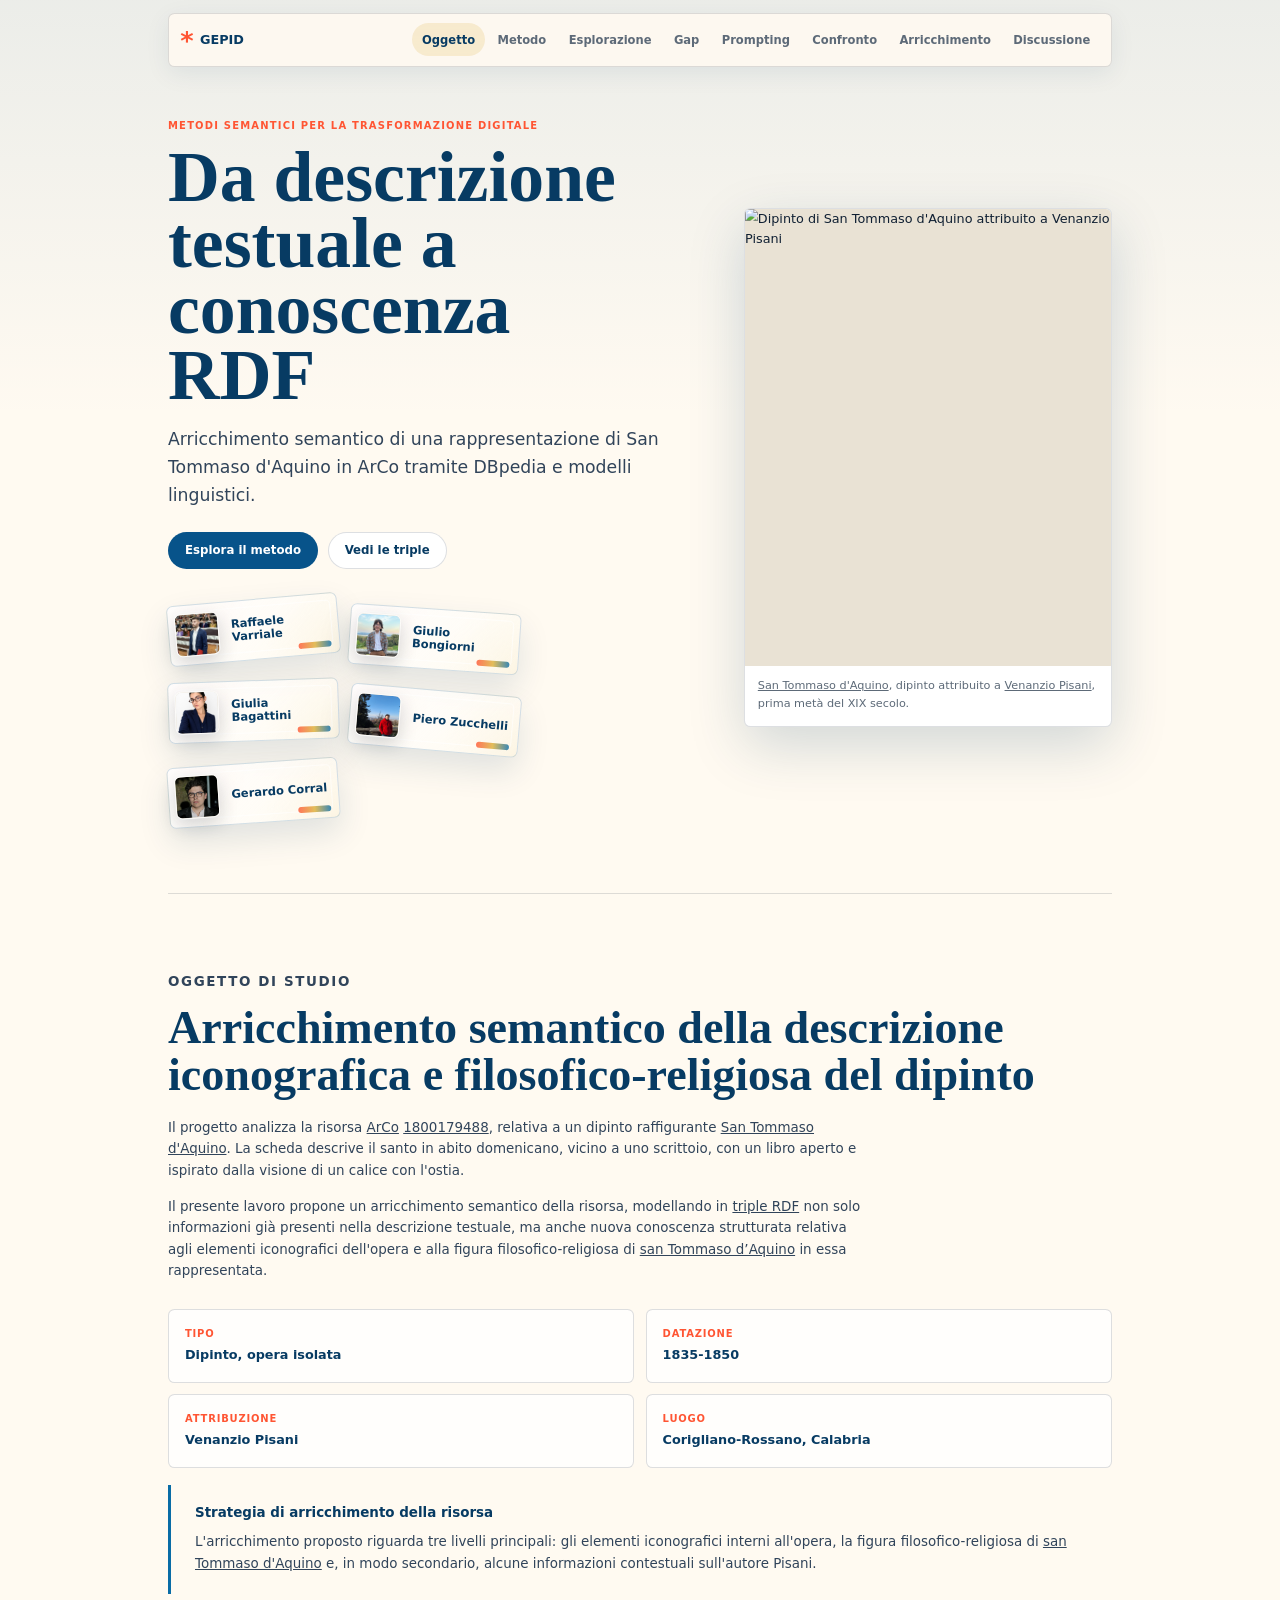
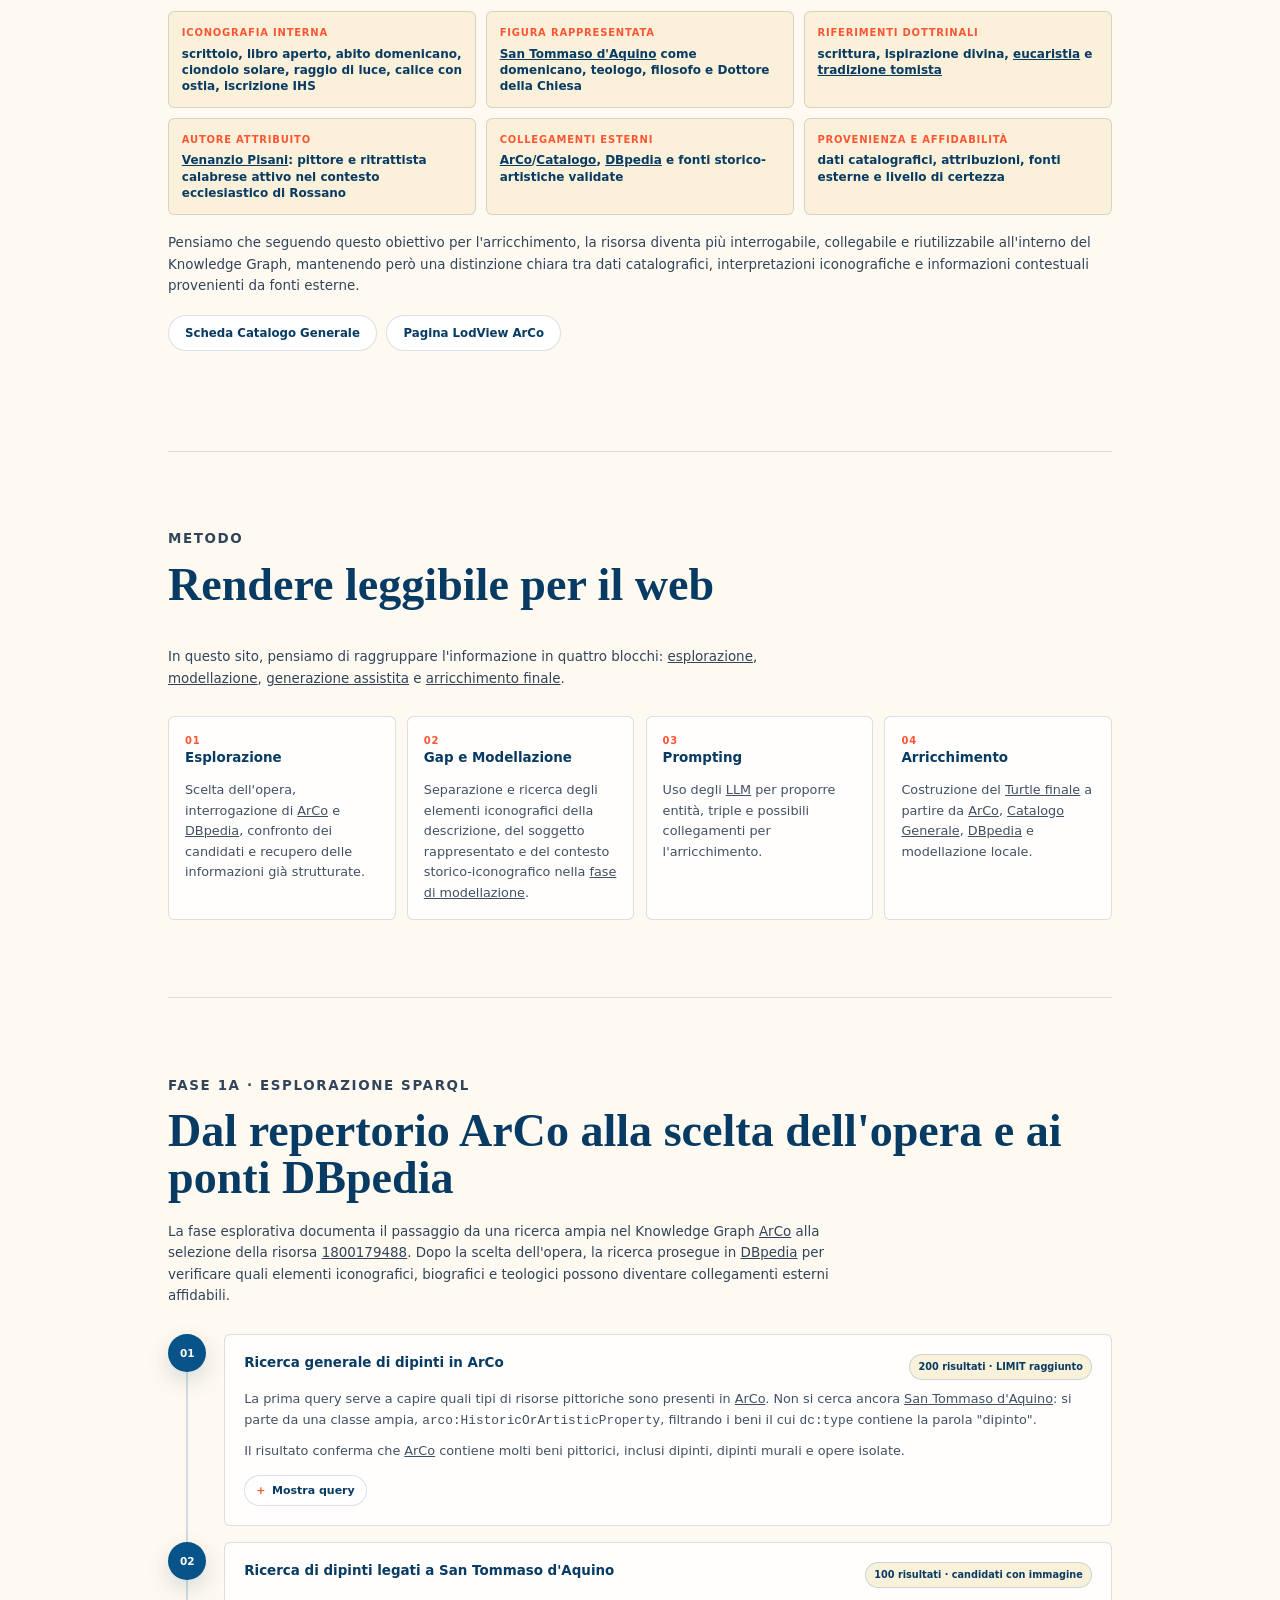
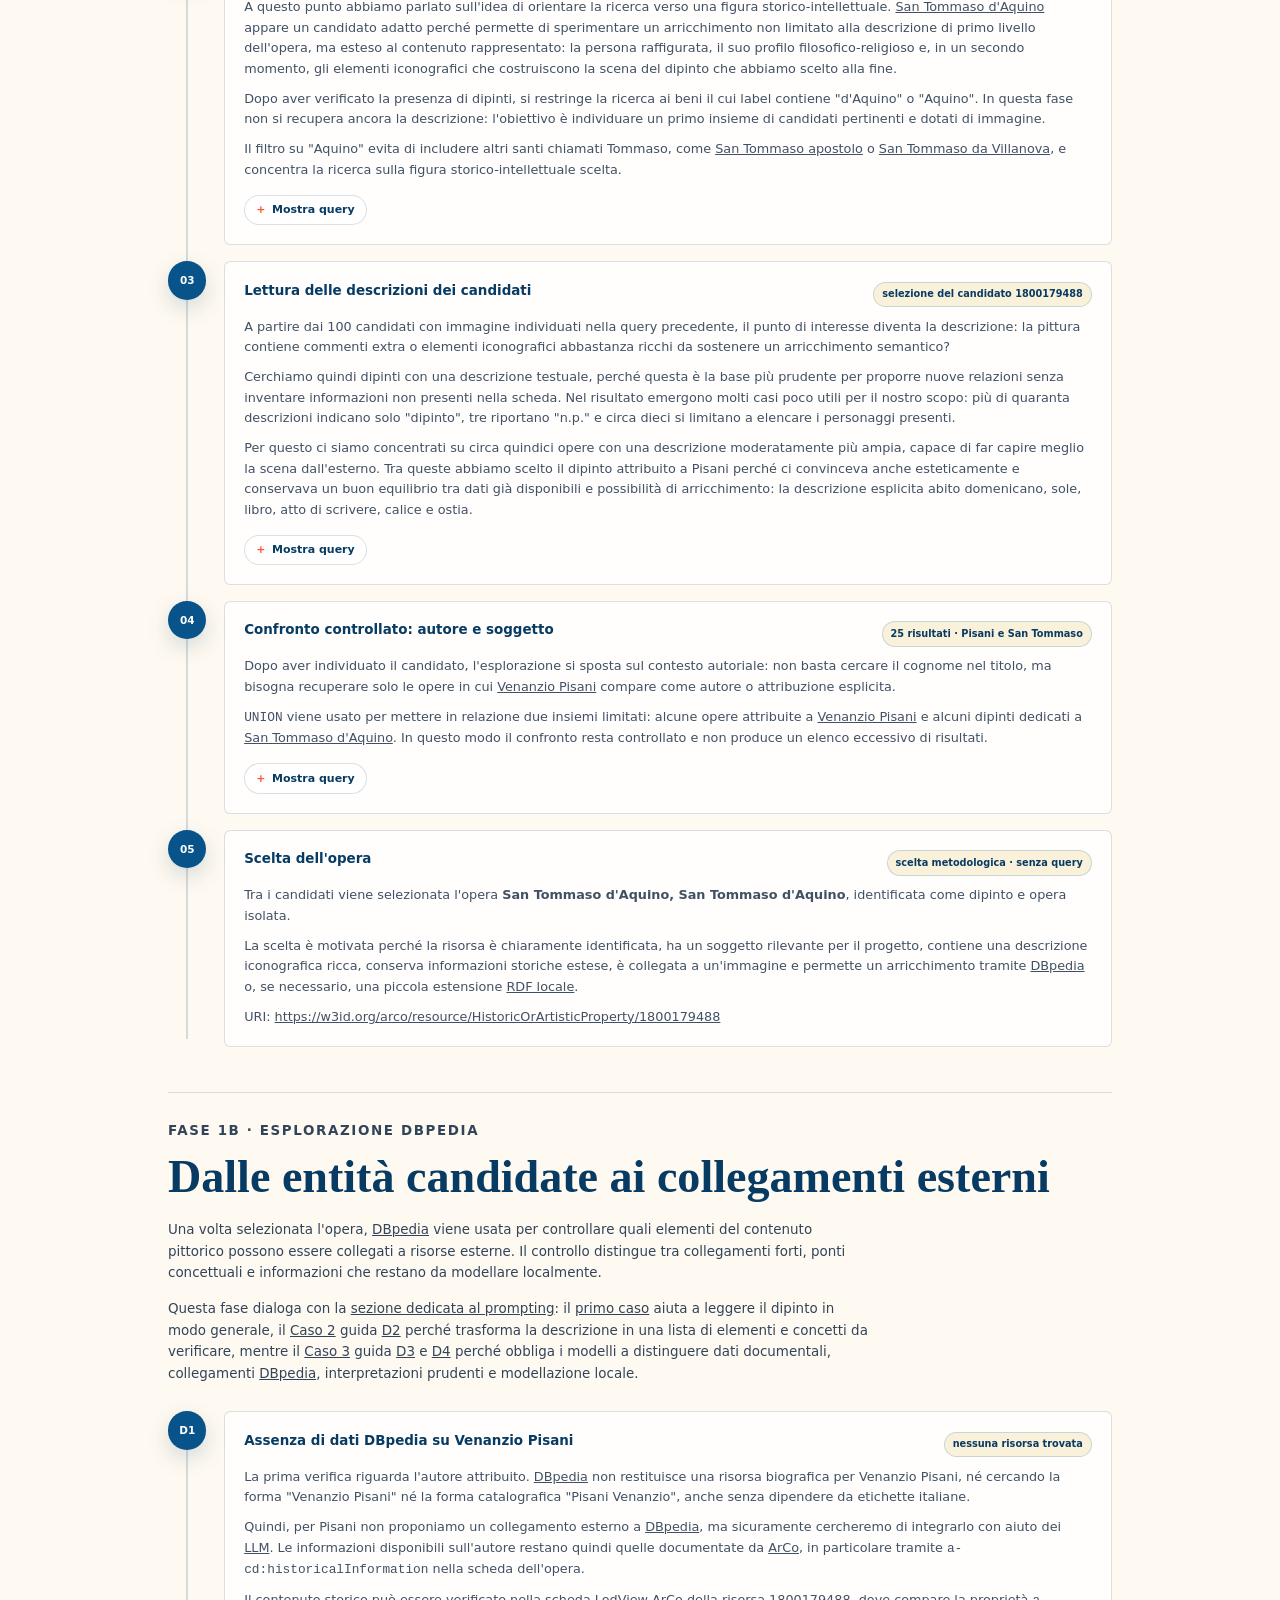
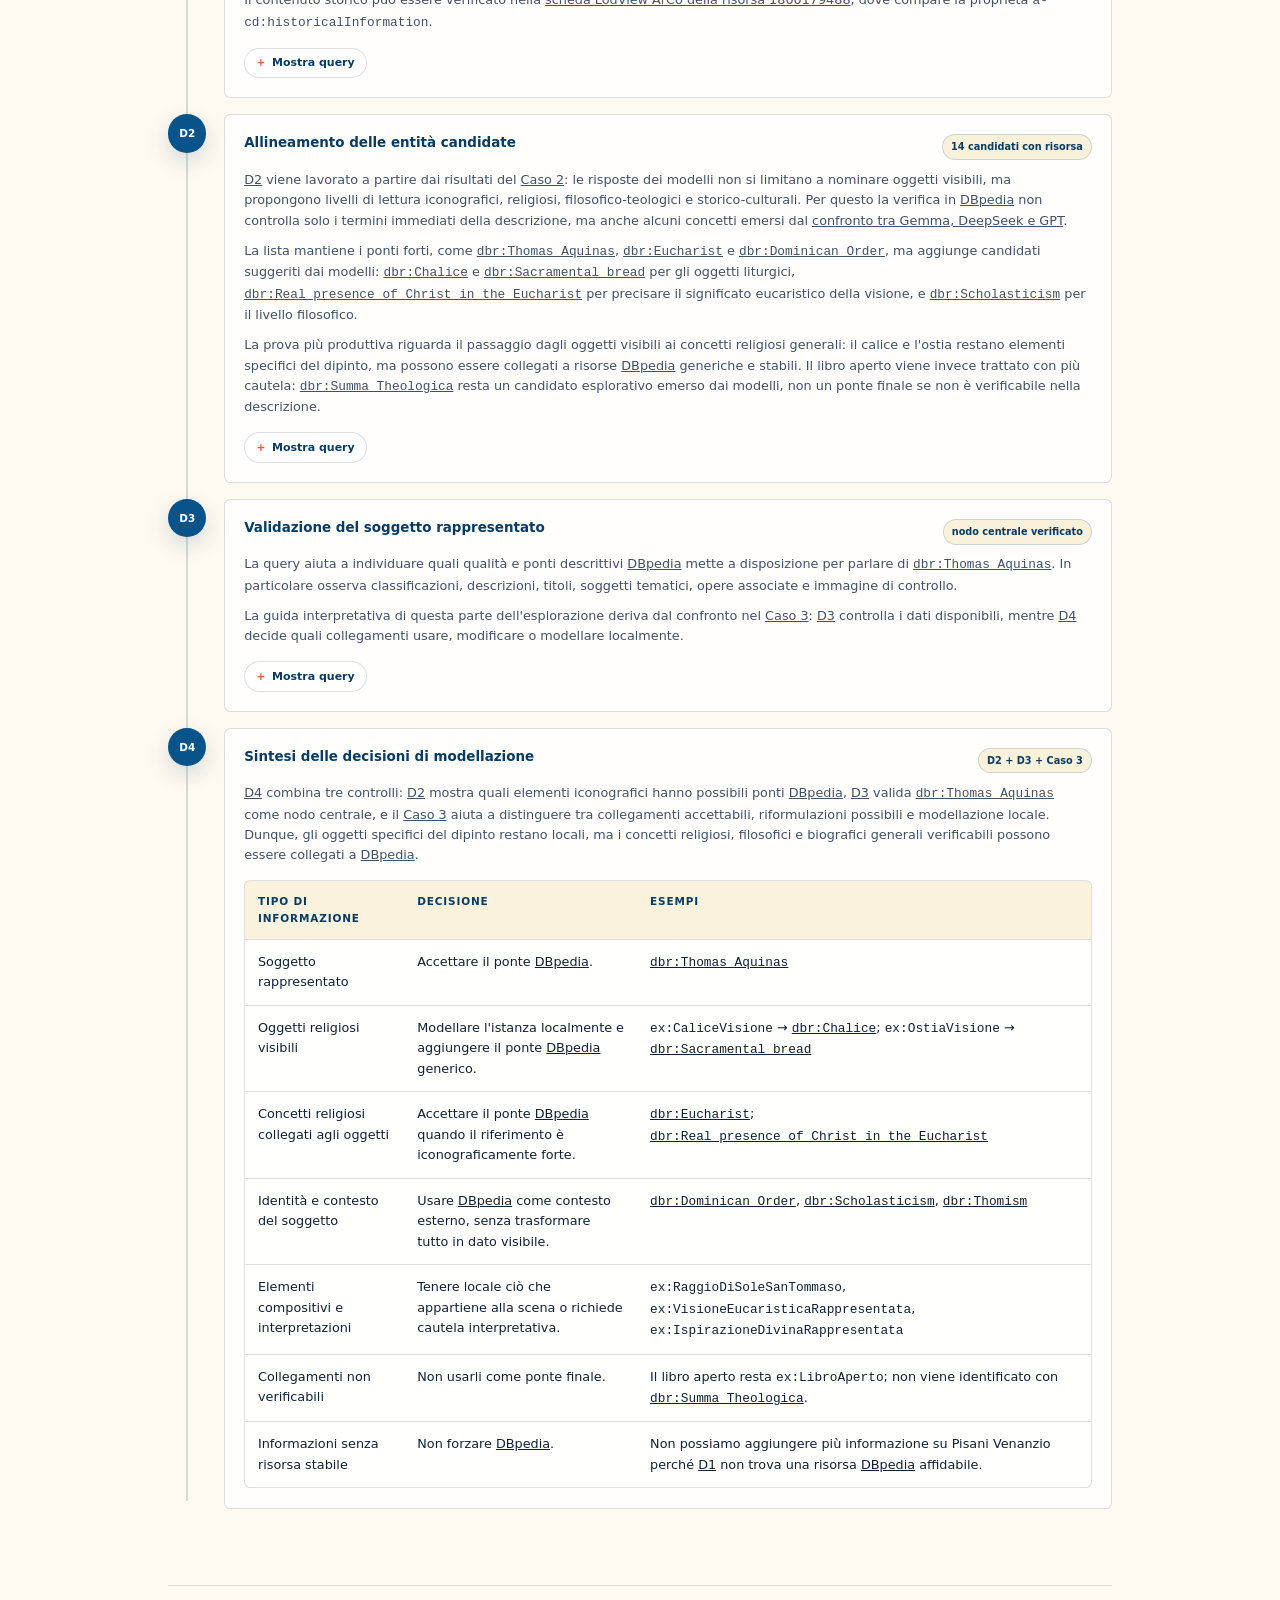
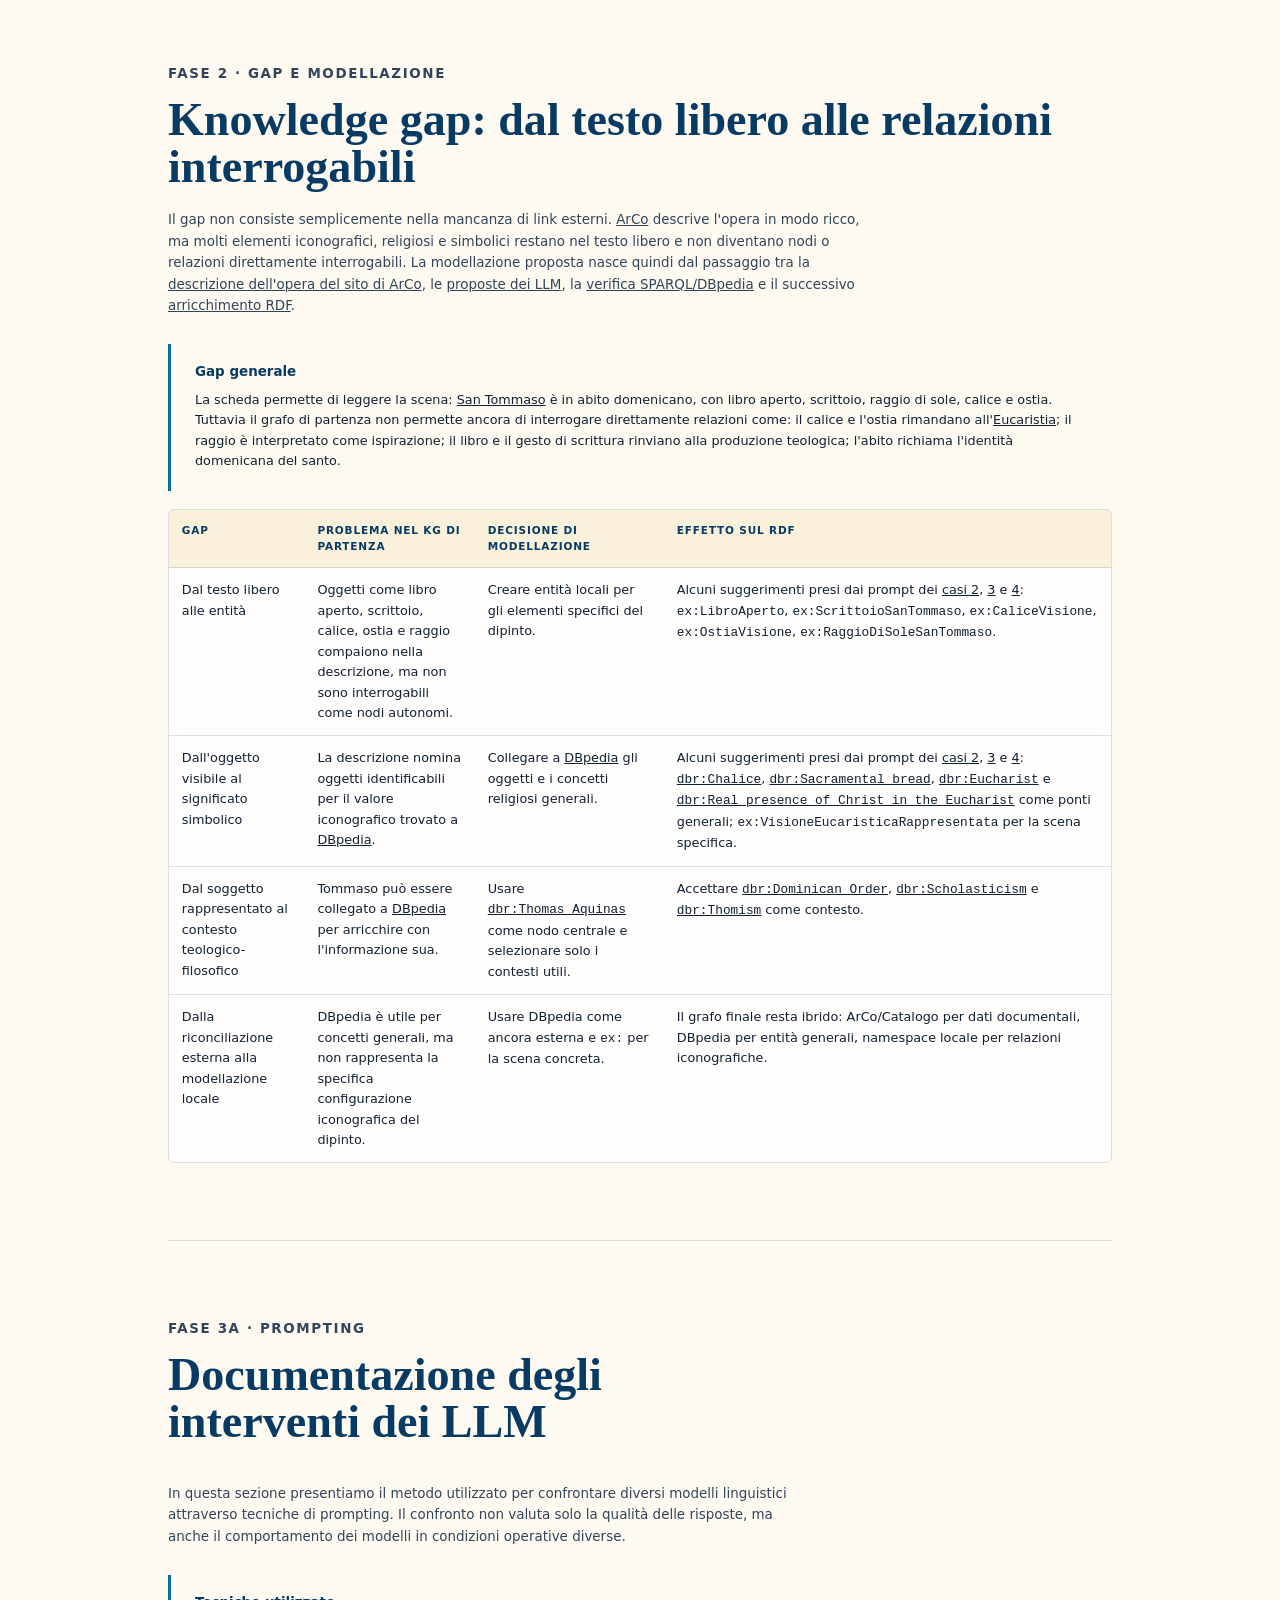
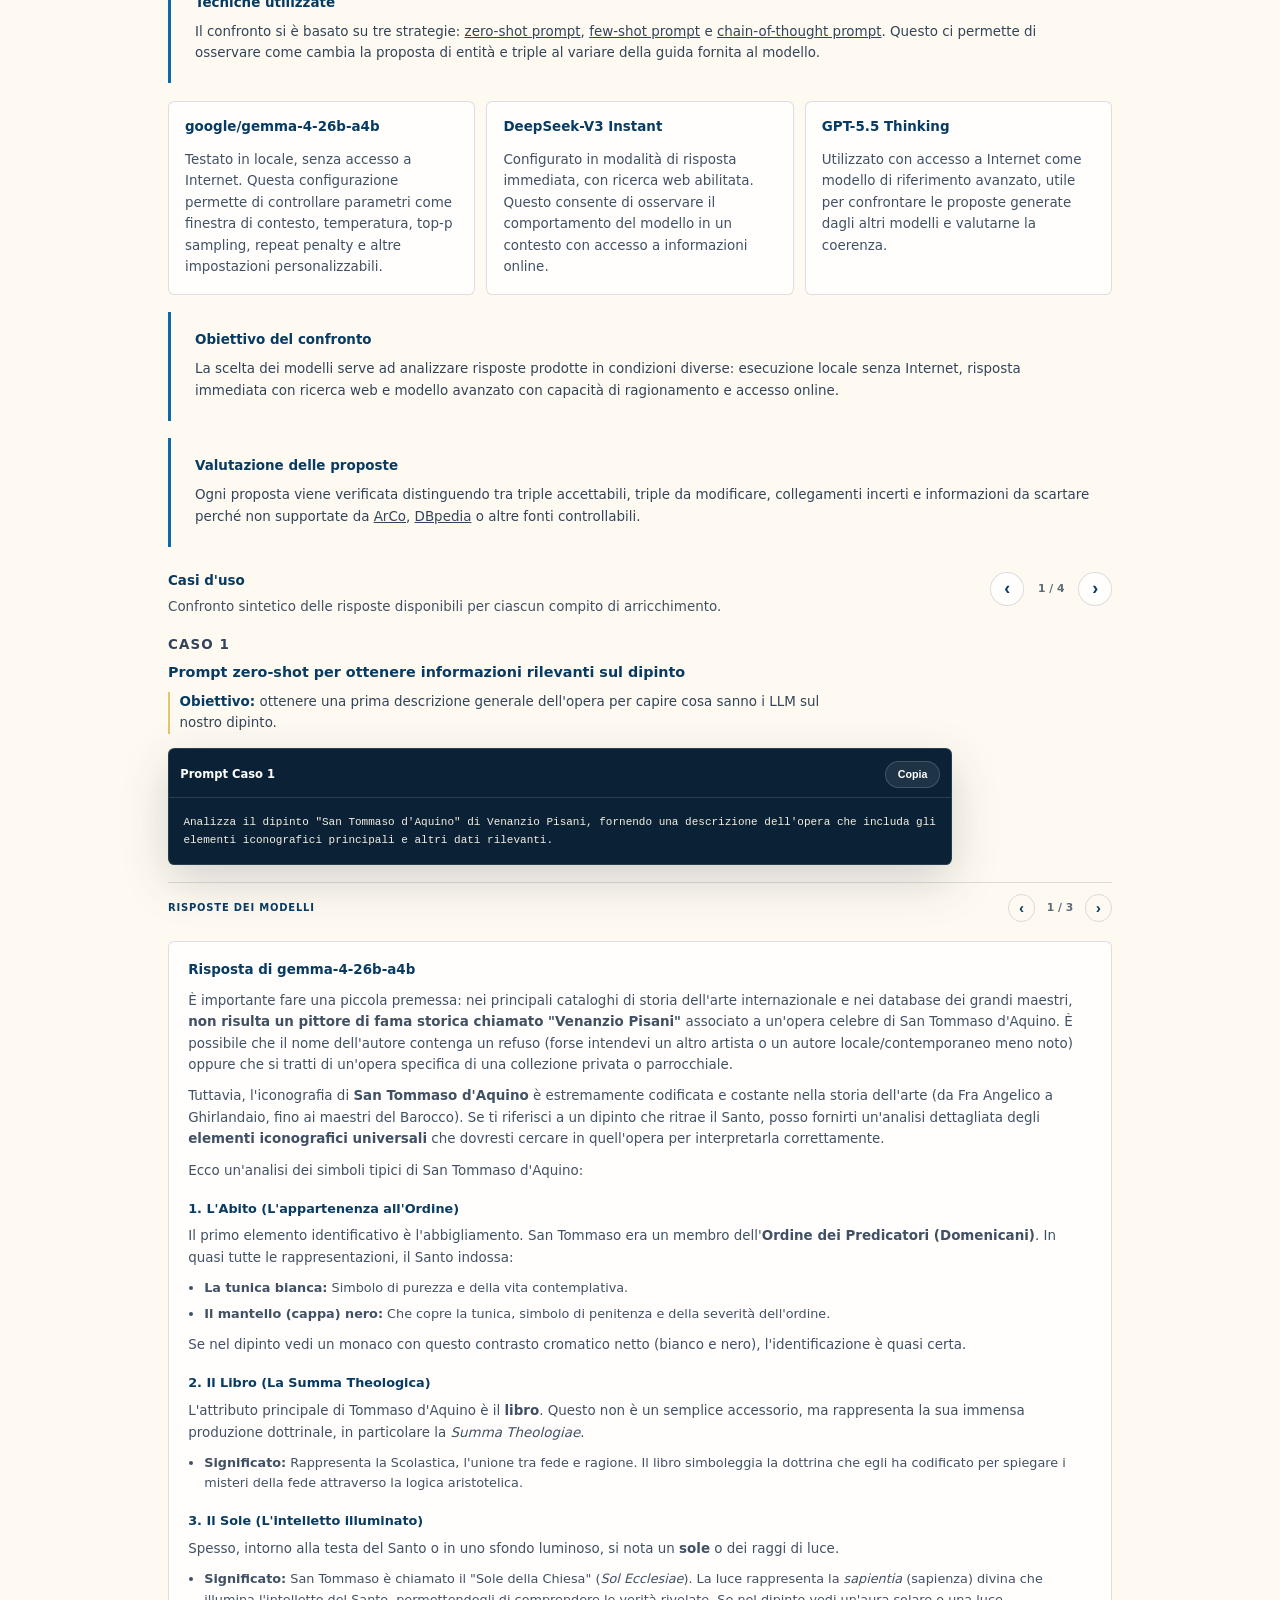
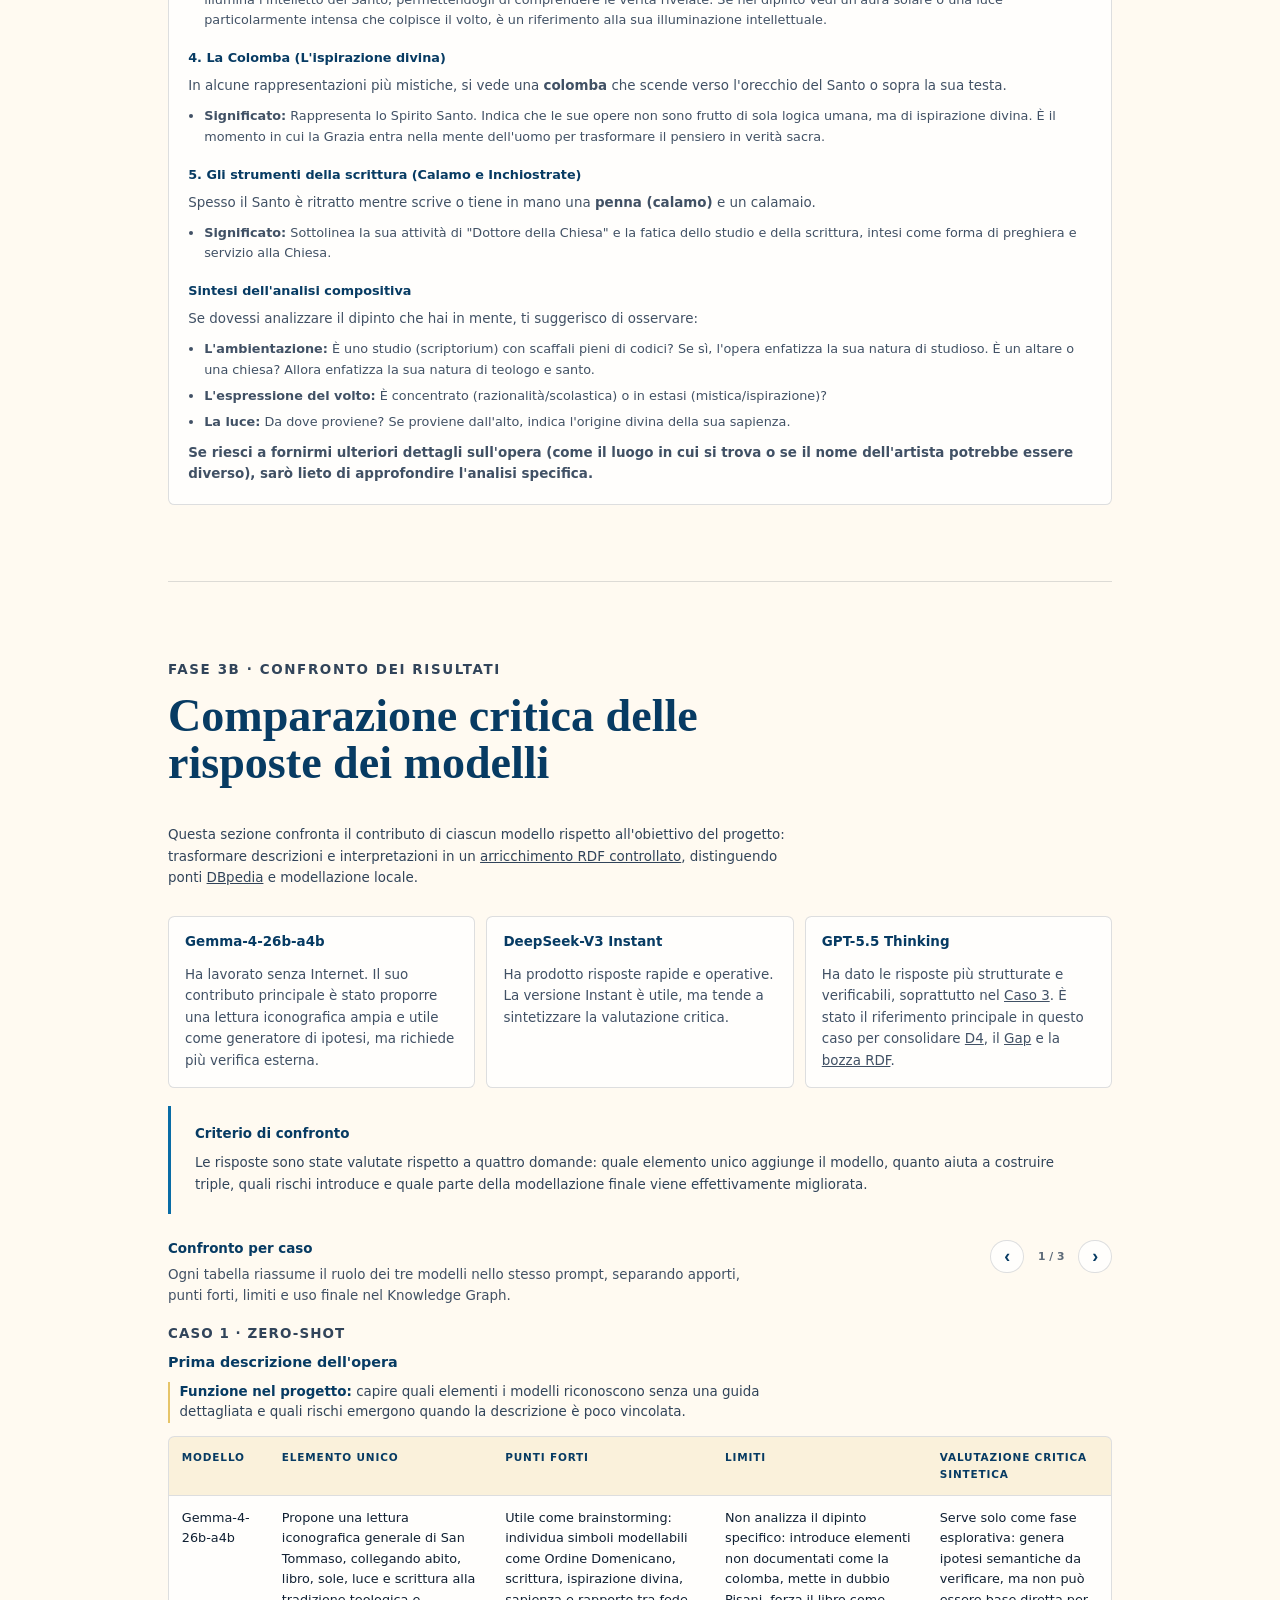
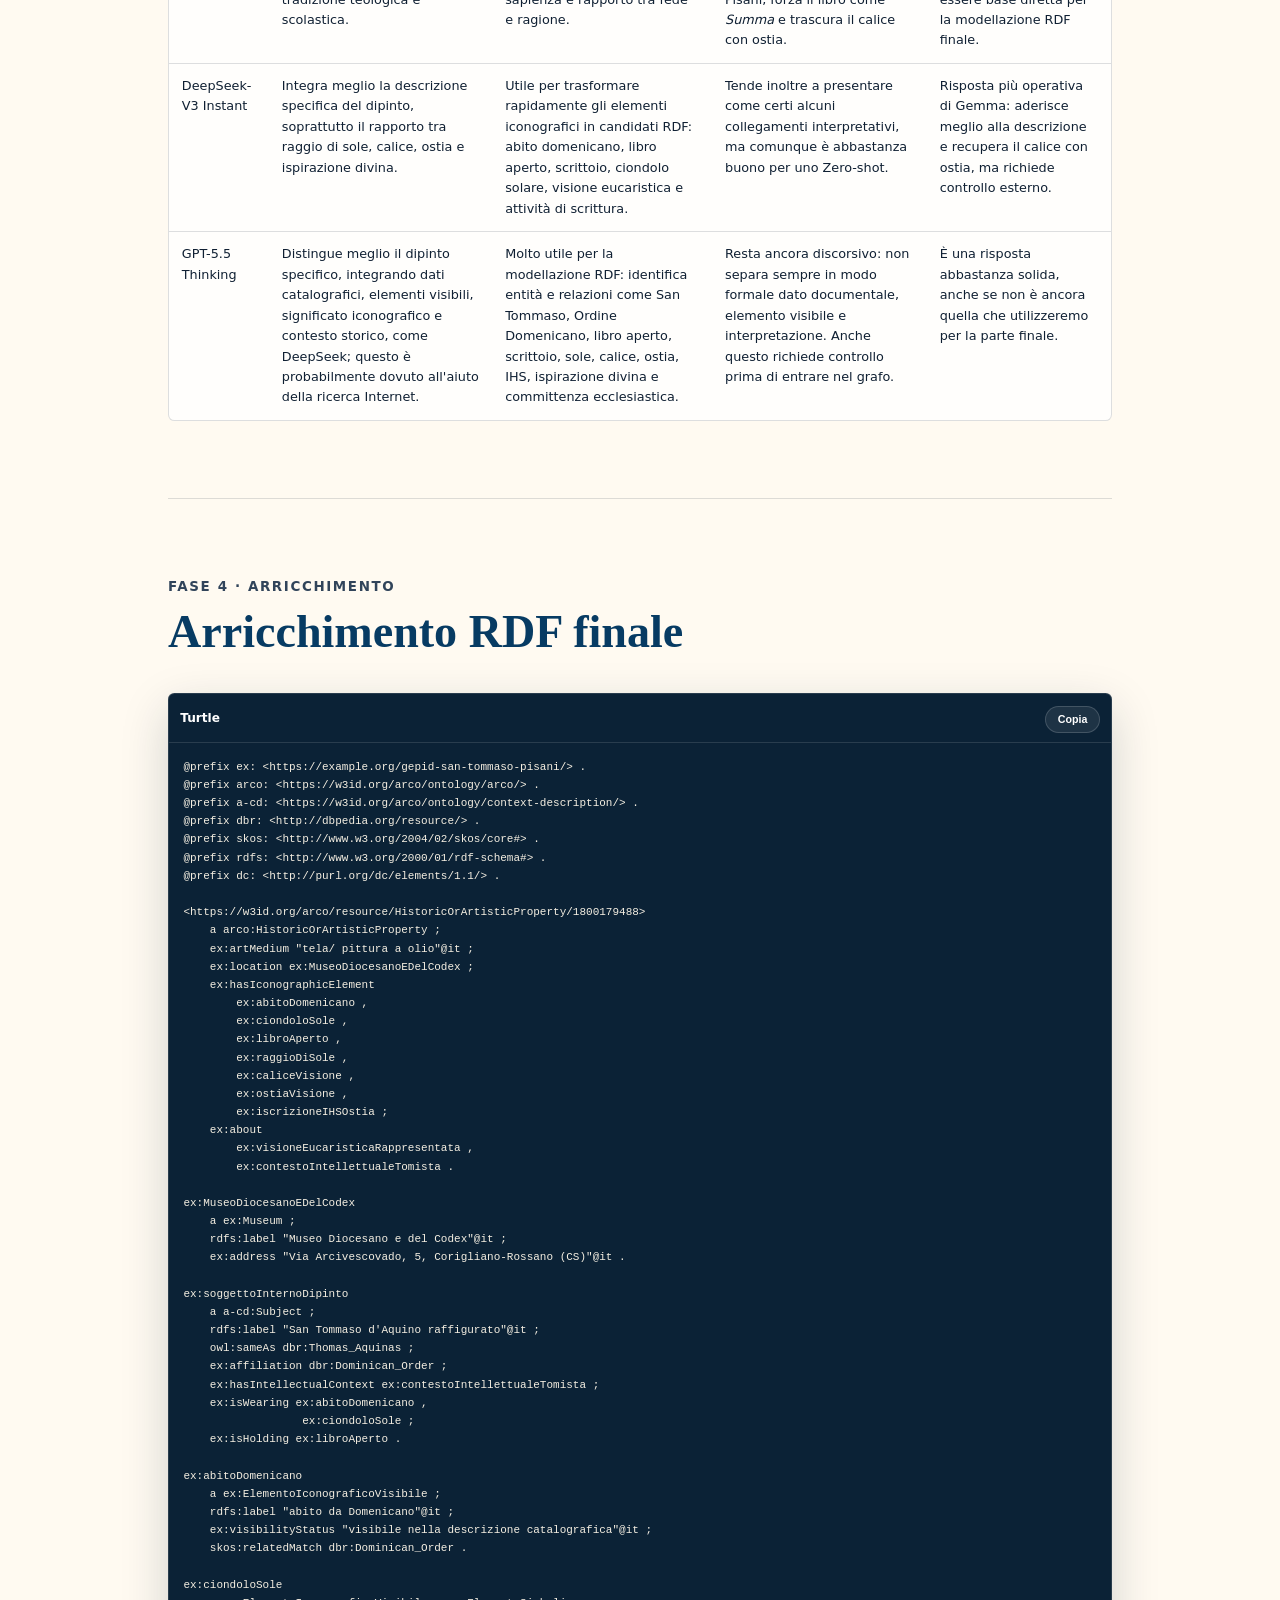
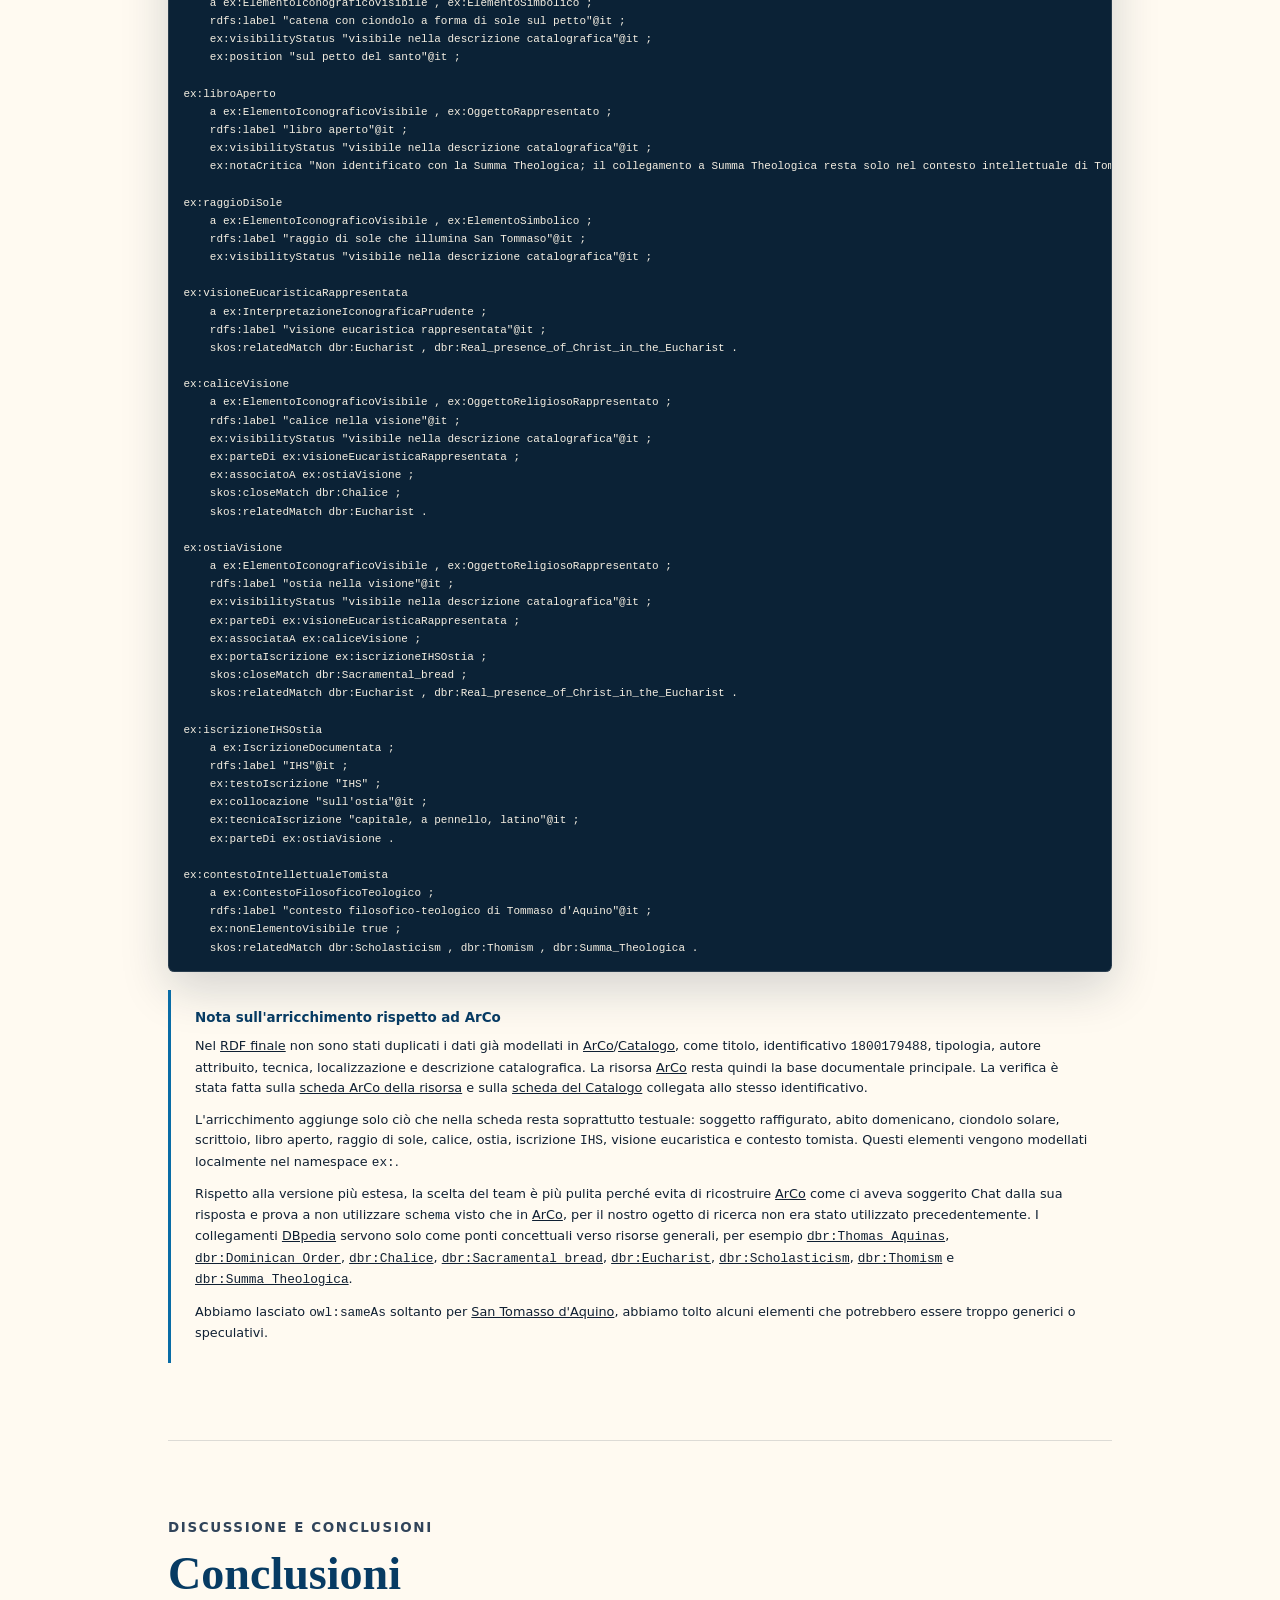
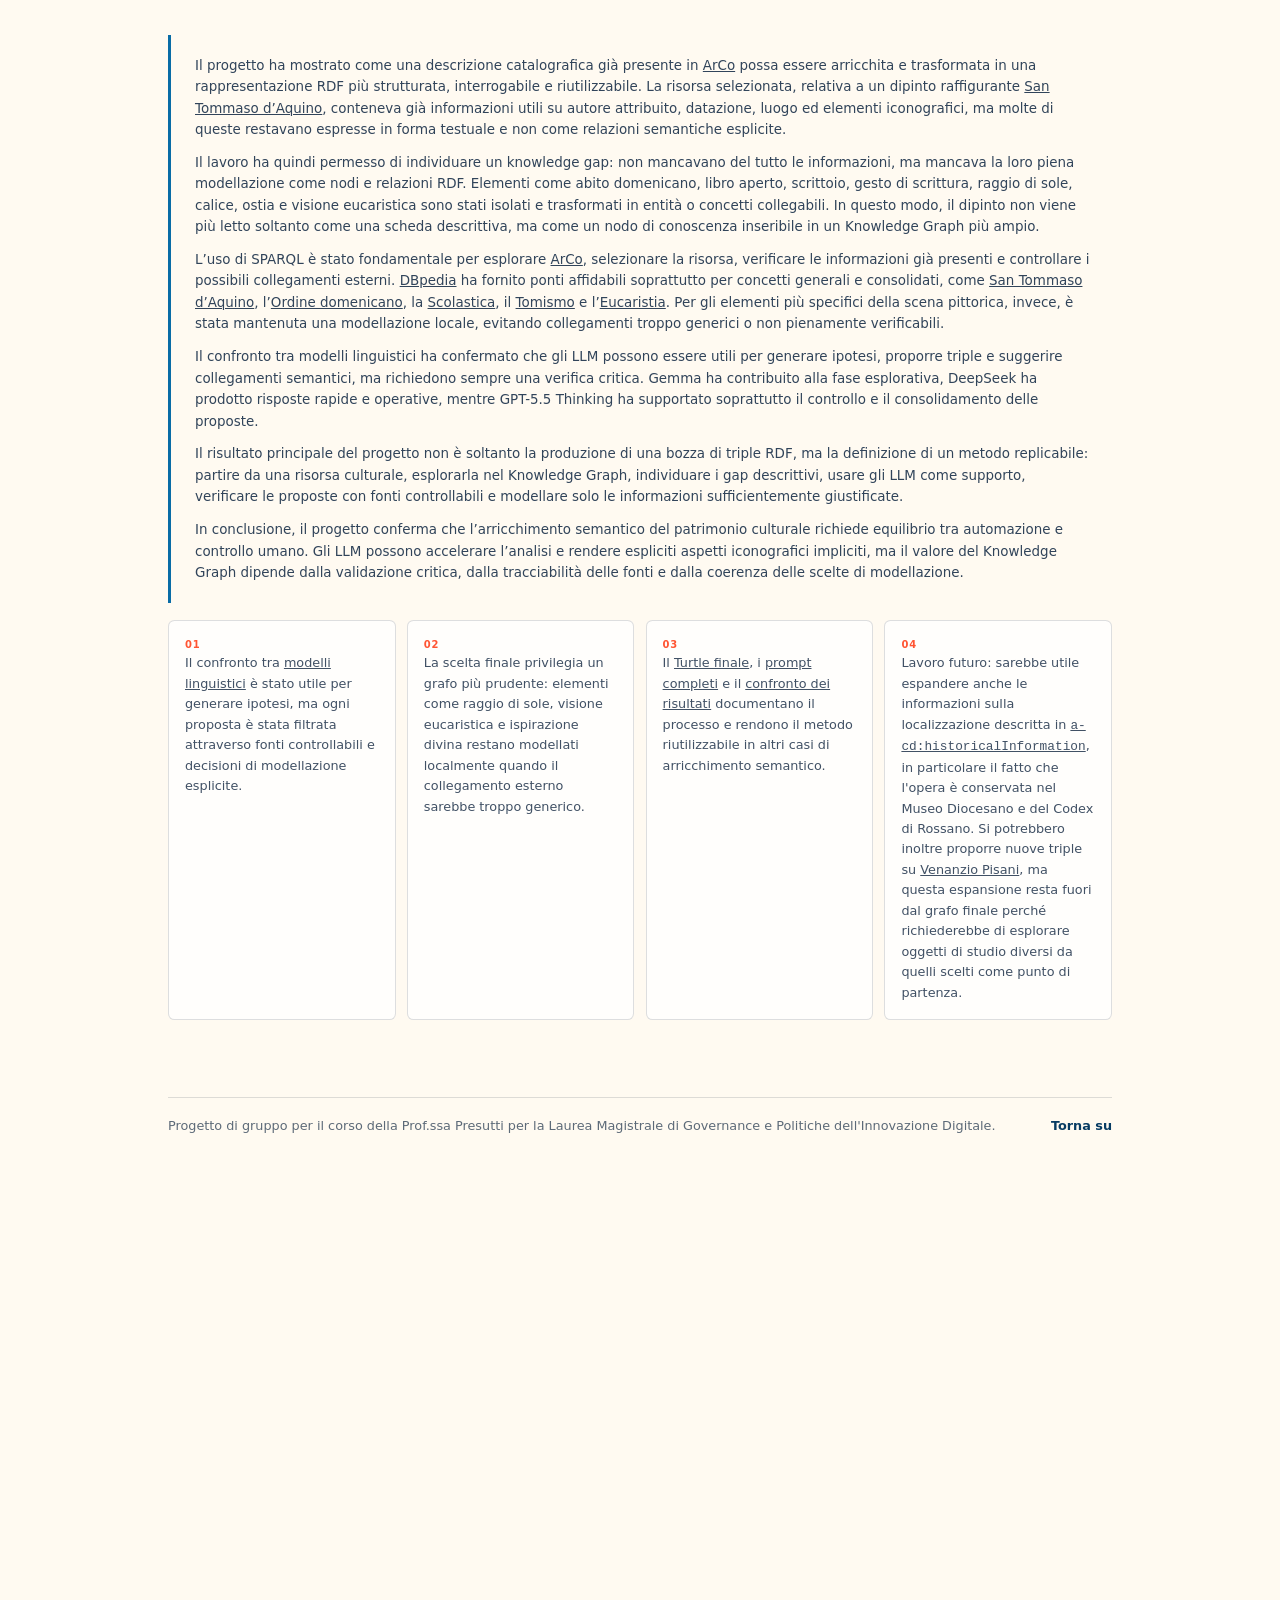
==== commit b2a1440b: "Add files via upload" ====
--- a/index.html
+++ b/index.html
@@ -3187,22 +3187,22 @@
       <div class="content-flow">
         <article class="enrichment-note">
           <p>
-            Il progetto ha mostrato come una descrizione catalografica già presente in <a href="https://w3id.org/arco" target="_blank" rel="noreferrer">ArCo</a> possa essere arricchita attraverso un processo controllato di esplorazione semantica, confronto con risorse esterne e supporto dei modelli linguistici. La risorsa selezionata, relativa a un dipinto raffigurante <a href="https://dbpedia.org/page/Thomas_Aquinas" target="_blank" rel="noreferrer">San Tommaso d’Aquino</a>, conteneva informazioni descrittive utili ma prevalentemente testuali: autore attribuito, luogo, datazione e alcuni elementi iconografici erano disponibili, ma non sempre trasformati in relazioni RDF esplicite e interrogabili.
+            Il progetto ha mostrato come una descrizione catalografica già presente in <a href="https://w3id.org/arco" target="_blank" rel="noreferrer">ArCo</a> possa essere arricchita e trasformata in una rappresentazione RDF più strutturata, interrogabile e riutilizzabile. La risorsa selezionata, relativa a un dipinto raffigurante <a href="https://dbpedia.org/page/Thomas_Aquinas" target="_blank" rel="noreferrer">San Tommaso d’Aquino</a>, conteneva già informazioni utili su autore attribuito, datazione, luogo ed elementi iconografici, ma molte di queste restavano espresse in forma testuale e non come relazioni semantiche esplicite.
           </p>
           <p>
-            Il lavoro ha quindi permesso di passare da una descrizione libera a una rappresentazione più strutturata. Gli elementi iconografici principali — abito domenicano, libro aperto, atto di scrivere, raggio di sole, calice con ostia e visione eucaristica — sono stati isolati, interpretati e modellati come entità o concetti collegabili. In questo modo, la risorsa non viene più letta soltanto come una scheda descrittiva, ma come un piccolo nodo di conoscenza inseribile in un Knowledge Graph più ampio.
+            Il lavoro ha quindi permesso di individuare un knowledge gap: non mancavano del tutto le informazioni, ma mancava la loro piena modellazione come nodi e relazioni RDF. Elementi come abito domenicano, libro aperto, scrittoio, gesto di scrittura, raggio di sole, calice, ostia e visione eucaristica sono stati isolati e trasformati in entità o concetti collegabili. In questo modo, il dipinto non viene più letto soltanto come una scheda descrittiva, ma come un nodo di conoscenza inseribile in un Knowledge Graph più ampio.
           </p>
           <p>
-            L’uso di SPARQL è stato fondamentale per esplorare <a href="https://w3id.org/arco" target="_blank" rel="noreferrer">ArCo</a>, individuare la risorsa di partenza, verificare le informazioni già presenti e controllare la disponibilità di collegamenti esterni. <a href="https://dbpedia.org/" target="_blank" rel="noreferrer">DBpedia</a> ha fornito ponti affidabili soprattutto per concetti generali e consolidati, come <a href="https://dbpedia.org/page/Thomas_Aquinas" target="_blank" rel="noreferrer">San Tommaso d’Aquino</a>, l’<a href="https://dbpedia.org/page/Dominican_Order" target="_blank" rel="noreferrer">Ordine domenicano</a>, la <a href="https://dbpedia.org/page/Scholasticism" target="_blank" rel="noreferrer">Scolastica</a>, il <a href="https://dbpedia.org/page/Thomism" target="_blank" rel="noreferrer">Tomismo</a> e l’<a href="https://dbpedia.org/page/Eucharist" target="_blank" rel="noreferrer">Eucaristia</a>. Al contrario, per elementi molto specifici della scena pittorica, come il raggio di sole o la visione eucaristica rappresentata nel dipinto, è stato necessario mantenere una modellazione locale, evitando collegamenti esterni troppo generici o non pienamente verificabili.
+            L’uso di SPARQL è stato fondamentale per esplorare <a href="https://w3id.org/arco" target="_blank" rel="noreferrer">ArCo</a>, selezionare la risorsa, verificare le informazioni già presenti e controllare i possibili collegamenti esterni. <a href="https://dbpedia.org/" target="_blank" rel="noreferrer">DBpedia</a> ha fornito ponti affidabili soprattutto per concetti generali e consolidati, come <a href="https://dbpedia.org/page/Thomas_Aquinas" target="_blank" rel="noreferrer">San Tommaso d’Aquino</a>, l’<a href="https://dbpedia.org/page/Dominican_Order" target="_blank" rel="noreferrer">Ordine domenicano</a>, la <a href="https://dbpedia.org/page/Scholasticism" target="_blank" rel="noreferrer">Scolastica</a>, il <a href="https://dbpedia.org/page/Thomism" target="_blank" rel="noreferrer">Tomismo</a> e l’<a href="https://dbpedia.org/page/Eucharist" target="_blank" rel="noreferrer">Eucaristia</a>. Per gli elementi più specifici della scena pittorica, invece, è stata mantenuta una modellazione locale, evitando collegamenti troppo generici o non pienamente verificabili.
           </p>
           <p>
-            Il confronto tra modelli linguistici ha evidenziato differenze rilevanti. Gemma è risultato utile come strumento esplorativo e generatore di ipotesi iconografiche, ma ha richiesto una verifica più attenta. DeepSeek ha fornito risposte rapide e operative, spesso adatte a trasformare elementi descrittivi in candidati RDF. GPT-5.5 Thinking ha svolto soprattutto una funzione di controllo e consolidamento, aiutando a distinguere tra triple accettabili, collegamenti incerti e informazioni da mantenere fuori dal grafo finale.
+            Il confronto tra modelli linguistici ha confermato che gli LLM possono essere utili per generare ipotesi, proporre triple e suggerire collegamenti semantici, ma richiedono sempre una verifica critica. Gemma ha contribuito alla fase esplorativa, DeepSeek ha prodotto risposte rapide e operative, mentre GPT-5.5 Thinking ha supportato soprattutto il controllo e il consolidamento delle proposte.
           </p>
           <p>
-            Il risultato principale non è quindi soltanto la produzione di una bozza di triple RDF, ma la definizione di un metodo replicabile: partire da una risorsa culturale, esplorarne il contenuto nel Knowledge Graph, individuare i gap descrittivi, usare gli LLM come supporto interpretativo, verificare ogni proposta con fonti controllabili e infine modellare solo le informazioni sufficientemente giustificate.
+            Il risultato principale del progetto non è soltanto la produzione di una bozza di triple RDF, ma la definizione di un metodo replicabile: partire da una risorsa culturale, esplorarla nel Knowledge Graph, individuare i gap descrittivi, usare gli LLM come supporto, verificare le proposte con fonti controllabili e modellare solo le informazioni sufficientemente giustificate.
           </p>
           <p>
-            In conclusione, il progetto conferma che l’arricchimento semantico del patrimonio culturale richiede un equilibrio tra automazione e controllo umano. Gli LLM possono accelerare l’analisi, suggerire collegamenti e rendere più espliciti aspetti iconografici impliciti, ma non sostituiscono la validazione critica. Il valore del Knowledge Graph dipende proprio da questa mediazione: trasformare descrizioni testuali in conoscenza interrogabile, mantenendo tracciabilità, prudenza interpretativa e coerenza semantica.
+            In conclusione, il progetto conferma che l’arricchimento semantico del patrimonio culturale richiede equilibrio tra automazione e controllo umano. Gli LLM possono accelerare l’analisi e rendere espliciti aspetti iconografici impliciti, ma il valore del Knowledge Graph dipende dalla validazione critica, dalla tracciabilità delle fonti e dalla coerenza delle scelte di modellazione.
           </p>
         </article>
       </div>
--- a/styles.css
+++ b/styles.css
@@ -0,0 +1,1199 @@
+:root {
+  --blue-950: #073b63;
+  --blue-900: #07538a;
+  --blue-800: #096ca6;
+  --ink: #102033;
+  --muted: #5d6a78;
+  --paper: #fffaf1;
+  --surface: #ffffff;
+  --gold: #dcae35;
+  --coral: #ff5533;
+  --line: rgba(16, 32, 51, 0.14);
+  --shadow: 0 24px 70px rgba(7, 59, 99, 0.18);
+  --radius: 8px;
+  --max: 1180px;
+  color-scheme: light;
+}
+
+* {
+  box-sizing: border-box;
+}
+
+html {
+  scroll-behavior: smooth;
+  scroll-padding-top: 88px;
+}
+
+body {
+  zoom: 0.8;
+  margin: 0;
+  color: var(--ink);
+  font-family: Inter, ui-sans-serif, system-ui, -apple-system, BlinkMacSystemFont, "Segoe UI", sans-serif;
+  background:
+    linear-gradient(180deg, rgba(7, 83, 138, 0.08), transparent 420px),
+    var(--paper);
+  line-height: 1.6;
+  overflow-x: hidden;
+}
+
+body.nav-open {
+  overflow: hidden;
+}
+
+a {
+  color: inherit;
+}
+
+img {
+  display: block;
+  max-width: 100%;
+}
+
+code,
+pre {
+  font-family: "SFMono-Regular", Consolas, "Liberation Mono", monospace;
+}
+
+.site-header {
+  position: sticky;
+  top: 0;
+  z-index: 20;
+  display: flex;
+  align-items: center;
+  justify-content: space-between;
+  gap: 24px;
+  width: calc(100% - 32px);
+  max-width: var(--max);
+  margin: 16px auto 0;
+  padding: 12px 14px;
+  background: rgba(255, 250, 241, 0.86);
+  border: 1px solid var(--line);
+  border-radius: var(--radius);
+  backdrop-filter: blur(18px);
+  box-shadow: 0 8px 30px rgba(7, 59, 99, 0.08);
+}
+
+.brand {
+  display: inline-flex;
+  align-items: center;
+  gap: 8px;
+  color: var(--blue-950);
+  font-weight: 850;
+  letter-spacing: 0;
+  text-decoration: none;
+}
+
+.brand-mark {
+  color: var(--coral);
+  font-size: 2rem;
+  line-height: 0.8;
+}
+
+.site-nav {
+  display: flex;
+  align-items: center;
+  justify-content: flex-end;
+  flex-wrap: wrap;
+  gap: 4px;
+}
+
+.site-nav a {
+  padding: 9px 12px;
+  border-radius: 999px;
+  color: var(--muted);
+  font-size: 0.9rem;
+  font-weight: 700;
+  text-decoration: none;
+  transition: background 180ms ease, color 180ms ease;
+}
+
+.site-nav a:hover,
+.site-nav a.active,
+.site-nav a[aria-current="page"] {
+  color: var(--blue-950);
+  background: rgba(220, 174, 53, 0.18);
+}
+
+.nav-toggle {
+  display: none;
+  width: 42px;
+  height: 42px;
+  border: 1px solid var(--line);
+  border-radius: var(--radius);
+  background: var(--surface);
+}
+
+.nav-toggle span {
+  display: block;
+  width: 18px;
+  height: 2px;
+  margin: 5px auto;
+  background: var(--ink);
+  transition: transform 180ms ease;
+}
+
+.section {
+  width: calc(100% - 32px);
+  max-width: var(--max);
+  margin: 0 auto;
+  padding: 96px 0;
+}
+
+main > .section:not(.hero) {
+  border-top: 1px solid var(--line);
+}
+
+.hero {
+  display: grid;
+  grid-template-columns: minmax(0, 1fr) minmax(320px, 460px);
+  align-items: center;
+  gap: clamp(32px, 7vw, 96px);
+  min-height: calc(100vh - 88px);
+  padding-top: 64px;
+}
+
+.hero-copy {
+  max-width: 720px;
+  min-width: 0;
+}
+
+.eyebrow {
+  margin: 0 0 14px;
+  color: var(--coral);
+  font-size: 0.78rem;
+  font-weight: 850;
+  letter-spacing: 0.12em;
+  text-transform: uppercase;
+  overflow-wrap: anywhere;
+}
+
+h1,
+h2,
+h3,
+p {
+  margin-top: 0;
+}
+
+h1 {
+  margin-bottom: 22px;
+  color: var(--blue-950);
+  font-family: Georgia, "Times New Roman", serif;
+  font-size: clamp(2rem, 7vw, 5.6rem);
+  line-height: 0.92;
+  letter-spacing: 0;
+}
+
+h1 span {
+  display: block;
+}
+
+h2 {
+  color: var(--blue-950);
+  font-family: Georgia, "Times New Roman", serif;
+  font-size: clamp(2rem, 4.5vw, 4rem);
+  line-height: 1.02;
+  letter-spacing: 0;
+}
+
+h3 {
+  color: var(--blue-950);
+  font-size: 1.05rem;
+  line-height: 1.3;
+}
+
+.hero-text {
+  max-width: 660px;
+  color: #31445a;
+  font-size: clamp(1.08rem, 2vw, 1.35rem);
+}
+
+.hero-actions,
+.link-row {
+  display: flex;
+  flex-wrap: wrap;
+  gap: 12px;
+  margin: 28px 0;
+}
+
+.button,
+.link-row a {
+  display: inline-flex;
+  align-items: center;
+  justify-content: center;
+  min-height: 46px;
+  padding: 0 20px;
+  border: 1px solid transparent;
+  border-radius: 999px;
+  font-size: 0.92rem;
+  font-weight: 850;
+  text-decoration: none;
+}
+
+.button.primary {
+  color: white;
+  background: var(--blue-900);
+}
+
+.button.secondary,
+.link-row a {
+  color: var(--blue-950);
+  background: var(--surface);
+  border-color: var(--line);
+}
+
+.team-list {
+  display: flex;
+  flex-wrap: wrap;
+  align-items: flex-start;
+  column-gap: 12px;
+  row-gap: 22px;
+  margin: 38px 0 0;
+  padding: 0;
+  list-style: none;
+}
+
+.team-list li {
+  position: relative;
+  isolation: isolate;
+  display: grid;
+  grid-template-columns: 58px minmax(0, 1fr);
+  align-items: center;
+  width: min(100%, 214px);
+  min-height: 76px;
+  padding: 8px 12px 8px 8px;
+  border: 1px solid rgba(7, 83, 138, 0.18);
+  border-radius: var(--radius);
+  color: var(--blue-950);
+  background:
+    linear-gradient(135deg, rgba(255, 255, 255, 0.9), rgba(255, 250, 241, 0.62)),
+    radial-gradient(circle at 12% 18%, rgba(255, 85, 51, 0.16), transparent 38%),
+    radial-gradient(circle at 100% 100%, rgba(220, 174, 53, 0.2), transparent 42%);
+  box-shadow: 0 18px 40px rgba(7, 59, 99, 0.12);
+  transform: translateY(var(--rise)) rotate(var(--tilt));
+  transition: transform 180ms ease, box-shadow 180ms ease, border-color 180ms ease;
+}
+
+.team-list li::before {
+  position: absolute;
+  inset: 8px;
+  z-index: -1;
+  border: 1px solid rgba(255, 255, 255, 0.58);
+  border-radius: 6px;
+  content: "";
+}
+
+.team-list li::after {
+  position: absolute;
+  right: 10px;
+  bottom: 7px;
+  width: 42px;
+  height: 8px;
+  border-radius: 999px;
+  background: linear-gradient(90deg, var(--coral), var(--gold), var(--blue-800));
+  content: "";
+  opacity: 0.8;
+}
+
+.team-list li:hover {
+  border-color: rgba(7, 83, 138, 0.3);
+  box-shadow: 0 24px 54px rgba(7, 59, 99, 0.18);
+  transform: translateY(calc(var(--rise) - 6px)) rotate(0deg);
+}
+
+.team-list img {
+  width: 54px;
+  height: 54px;
+  border: 2px solid rgba(255, 255, 255, 0.86);
+  border-radius: var(--radius);
+  object-fit: cover;
+  background: #e9e2d4;
+  box-shadow: 0 8px 22px rgba(16, 32, 51, 0.18);
+}
+
+.team-list span {
+  min-width: 0;
+  padding-left: 12px;
+  font-size: 0.9rem;
+  font-weight: 850;
+  line-height: 1.15;
+}
+
+.hero-media {
+  margin: 0;
+  background: var(--surface);
+  border: 1px solid var(--line);
+  border-radius: var(--radius);
+  box-shadow: var(--shadow);
+  overflow: hidden;
+}
+
+.hero-media img {
+  width: 100%;
+  aspect-ratio: 4 / 5;
+  object-fit: cover;
+  background: #e9e2d4;
+}
+
+.hero-media figcaption {
+  padding: 14px 16px 16px;
+  color: var(--muted);
+  font-size: 0.88rem;
+}
+
+.content-flow > * + * {
+  margin-top: 22px;
+}
+
+.content-flow + .decision-list {
+  margin-top: 22px;
+}
+
+.content-flow,
+.section-intro,
+.section-heading {
+  min-width: 0;
+}
+
+.content-flow p,
+.section-intro p,
+.section-heading p {
+  color: #31445a;
+  font-size: 1.05rem;
+}
+
+.section-intro h2 {
+  margin-bottom: 24px;
+}
+
+.section-intro p {
+  max-width: 880px;
+}
+
+.section-intro p + p {
+  margin-top: 18px;
+}
+
+.exploration-subintro {
+  margin-top: 56px;
+  padding-top: 34px;
+  border-top: 1px solid var(--line);
+}
+
+.exploration-subintro + .exploration-flow {
+  margin-top: 28px;
+}
+
+.section > .section-intro + .content-flow,
+.section > .section-intro + .exploration-flow,
+.section > .section-intro + .enrichment-note,
+.section > .section-intro + .table-wrap,
+.section > .section-intro + .status-grid {
+  max-width: 100%;
+  margin-top: 34px;
+}
+
+.fact-grid,
+.method-grid,
+.prompt-grid,
+.status-grid,
+.decision-list {
+  display: grid;
+  gap: 14px;
+}
+
+.fact-grid {
+  grid-template-columns: repeat(2, minmax(0, 1fr));
+}
+
+.semantic-elements {
+  display: grid;
+  grid-template-columns: repeat(3, minmax(0, 1fr));
+  gap: 12px;
+}
+
+.fact-grid article,
+.semantic-elements article,
+.method-card,
+.prompt-grid article,
+.status-grid article,
+.decision-list article {
+  padding: 20px;
+  background: rgba(255, 255, 255, 0.74);
+  border: 1px solid var(--line);
+  border-radius: var(--radius);
+}
+
+.fact-grid span,
+.semantic-elements span,
+.method-card span,
+.decision-list span {
+  display: block;
+  color: var(--coral);
+  font-size: 0.78rem;
+  font-weight: 850;
+  letter-spacing: 0.08em;
+  text-transform: uppercase;
+}
+
+.fact-grid strong {
+  display: block;
+  margin-top: 4px;
+  color: var(--blue-950);
+  font-size: 1rem;
+}
+
+.semantic-elements article {
+  padding: 16px;
+  background: rgba(220, 174, 53, 0.12);
+}
+
+.semantic-elements strong {
+  display: block;
+  margin-top: 6px;
+  color: var(--blue-950);
+  font-size: 0.94rem;
+  line-height: 1.35;
+}
+
+.enrichment-note {
+  padding: 24px 26px 24px 30px;
+  border-left: 4px solid var(--blue-800);
+}
+
+.enrichment-note h3 {
+  margin-bottom: 12px;
+}
+
+.enrichment-note p {
+  margin-bottom: 0;
+}
+
+.enrichment-note p + p {
+  margin-top: 14px;
+}
+
+.enrichment-note + .table-wrap {
+  margin-top: 22px;
+}
+
+.code-block + .enrichment-note {
+  margin-top: 22px;
+}
+
+.section-heading {
+  max-width: 780px;
+  margin-bottom: 34px;
+}
+
+.section-heading.compact {
+  margin-bottom: 22px;
+}
+
+.method-grid {
+  grid-template-columns: repeat(4, minmax(0, 1fr));
+}
+
+.method-card p,
+.prompt-grid p,
+.status-grid p,
+.decision-list p {
+  margin-bottom: 0;
+  color: #415165;
+}
+
+.exploration-flow {
+  position: relative;
+  display: grid;
+  gap: 20px;
+}
+
+.exploration-flow::before {
+  position: absolute;
+  top: 10px;
+  bottom: 10px;
+  left: 23px;
+  width: 2px;
+  background: rgba(7, 83, 138, 0.18);
+  content: "";
+}
+
+.exploration-step {
+  position: relative;
+  display: grid;
+  grid-template-columns: 48px minmax(0, 1fr);
+  gap: 22px;
+  align-items: start;
+}
+
+.step-marker {
+  z-index: 1;
+  display: grid;
+  place-items: center;
+  width: 48px;
+  height: 48px;
+  border: 1px solid rgba(7, 83, 138, 0.22);
+  border-radius: 50%;
+  color: white;
+  background: var(--blue-900);
+  font-size: 0.82rem;
+  font-weight: 850;
+  box-shadow: 0 10px 28px rgba(7, 59, 99, 0.18);
+}
+
+.step-body {
+  min-width: 0;
+  padding: 24px;
+  background: rgba(255, 255, 255, 0.74);
+  border: 1px solid var(--line);
+  border-radius: var(--radius);
+}
+
+.step-head {
+  display: flex;
+  align-items: flex-start;
+  justify-content: space-between;
+  gap: 16px;
+  margin-bottom: 12px;
+}
+
+.step-head h3 {
+  margin: 0;
+}
+
+.result-badge {
+  display: inline-flex;
+  align-items: center;
+  min-height: 32px;
+  padding: 5px 10px;
+  border: 1px solid rgba(9, 108, 166, 0.2);
+  border-radius: 999px;
+  color: var(--blue-950);
+  background: rgba(220, 174, 53, 0.16);
+  font-size: 0.76rem;
+  font-weight: 850;
+  line-height: 1.25;
+  white-space: nowrap;
+}
+
+.step-body p {
+  margin-bottom: 0;
+  color: #415165;
+}
+
+.step-body p + p {
+  margin-top: 12px;
+}
+
+.step-body > p + .table-wrap {
+  margin-top: 18px;
+}
+
+.selected-uri {
+  overflow-wrap: anywhere;
+}
+
+.query-details {
+  margin-top: 18px;
+}
+
+.query-details summary {
+  display: inline-flex;
+  align-items: center;
+  min-height: 38px;
+  padding: 0 14px;
+  border: 1px solid var(--line);
+  border-radius: 999px;
+  color: var(--blue-950);
+  background: var(--surface);
+  font-size: 0.86rem;
+  font-weight: 850;
+  cursor: pointer;
+  list-style: none;
+}
+
+.query-details summary::-webkit-details-marker {
+  display: none;
+}
+
+.query-details summary::before {
+  margin-right: 8px;
+  color: var(--coral);
+  content: "+";
+}
+
+.query-details[open] summary::before {
+  content: "-";
+}
+
+.exploration-code {
+  margin-top: 14px;
+}
+
+.code-grid {
+  display: grid;
+  grid-template-columns: repeat(2, minmax(0, 1fr));
+  gap: 18px;
+}
+
+.code-block {
+  overflow: hidden;
+  background: #0b2236;
+  border: 1px solid rgba(255, 255, 255, 0.12);
+  border-radius: var(--radius);
+  box-shadow: 0 20px 60px rgba(11, 34, 54, 0.18);
+}
+
+.code-block.wide {
+  max-width: 100%;
+}
+
+.code-title {
+  display: flex;
+  align-items: center;
+  justify-content: space-between;
+  gap: 16px;
+  padding: 14px 14px 12px;
+  border-bottom: 1px solid rgba(255, 255, 255, 0.12);
+}
+
+.code-title h3 {
+  margin: 0;
+  color: white;
+  font-size: 0.95rem;
+}
+
+.code-title h4 {
+  margin: 0;
+  color: white;
+  font-size: 0.9rem;
+}
+
+.code-actions {
+  display: inline-flex;
+  flex-wrap: wrap;
+  justify-content: flex-end;
+  gap: 8px;
+}
+
+.copy-button {
+  min-width: 68px;
+  min-height: 34px;
+  border: 1px solid rgba(255, 255, 255, 0.16);
+  border-radius: 999px;
+  color: white;
+  background: rgba(255, 255, 255, 0.08);
+  font-weight: 800;
+  cursor: pointer;
+}
+
+.endpoint-button {
+  min-height: 34px;
+  padding: 0 12px;
+  border: 1px solid rgba(255, 255, 255, 0.16);
+  border-radius: 999px;
+  color: white;
+  background: rgba(220, 174, 53, 0.18);
+  font-weight: 800;
+  cursor: pointer;
+}
+
+.explain-button {
+  min-height: 34px;
+  padding: 0 12px;
+  border: 1px solid rgba(255, 255, 255, 0.16);
+  border-radius: 999px;
+  color: white;
+  background: rgba(255, 255, 255, 0.08);
+  font-weight: 800;
+  cursor: pointer;
+}
+
+.query-explanation {
+  margin: 0 18px 18px;
+  padding: 18px;
+  border: 1px solid rgba(220, 174, 53, 0.26);
+  border-radius: var(--radius);
+  color: #f5efe2;
+  background: rgba(255, 250, 241, 0.08);
+}
+
+.query-explanation h5 {
+  margin: 0 0 10px;
+  color: white;
+  font-size: 0.88rem;
+}
+
+.query-explanation p {
+  margin: 0;
+  color: #efe5d2;
+  font-size: 0.9rem;
+}
+
+.query-explanation p + p {
+  margin-top: 10px;
+}
+
+pre {
+  margin: 0;
+  overflow-x: auto;
+  padding: 18px;
+  color: #f5efe2;
+  font-size: 0.86rem;
+  line-height: 1.65;
+}
+
+.table-wrap {
+  overflow-x: auto;
+  background: rgba(255, 255, 255, 0.74);
+  border: 1px solid var(--line);
+  border-radius: var(--radius);
+}
+
+table {
+  width: 100%;
+  border-collapse: collapse;
+  min-width: 680px;
+}
+
+th,
+td {
+  padding: 15px 16px;
+  border-bottom: 1px solid var(--line);
+  text-align: left;
+  vertical-align: top;
+}
+
+th {
+  color: var(--blue-950);
+  background: rgba(220, 174, 53, 0.16);
+  font-size: 0.82rem;
+  letter-spacing: 0.08em;
+  text-transform: uppercase;
+}
+
+tr:last-child td {
+  border-bottom: 0;
+}
+
+.prompt-grid {
+  grid-template-columns: repeat(3, minmax(0, 1fr));
+}
+
+.prompt-case-carousel {
+  padding-top: 10px;
+}
+
+.comparison-carousel .table-wrap {
+  margin-top: 16px;
+}
+
+.prompt-case-header {
+  display: flex;
+  align-items: flex-start;
+  justify-content: space-between;
+  gap: 18px;
+  margin-bottom: 20px;
+}
+
+.prompt-case-header h3 {
+  margin-bottom: 8px;
+}
+
+.prompt-case-header p {
+  max-width: 720px;
+  margin-bottom: 0;
+  color: #415165;
+}
+
+.prompt-case-controls,
+.model-carousel-controls {
+  display: inline-flex;
+  align-items: center;
+  gap: 10px;
+  flex: 0 0 auto;
+}
+
+.prompt-case-controls button,
+.model-carousel-controls button {
+  display: grid;
+  place-items: center;
+  width: 42px;
+  height: 42px;
+  border: 1px solid var(--line);
+  border-radius: 50%;
+  color: var(--blue-950);
+  background: rgba(255, 255, 255, 0.74);
+  font-size: 1.4rem;
+  font-weight: 850;
+  line-height: 1;
+  cursor: pointer;
+}
+
+.prompt-case-controls span,
+.model-carousel-controls span {
+  min-width: 48px;
+  color: var(--muted);
+  font-size: 0.84rem;
+  font-weight: 850;
+  text-align: center;
+}
+
+.prompt-case[hidden] {
+  display: none;
+}
+
+.prompt-case.is-active {
+  animation: caseFadeIn 280ms ease both;
+}
+
+.prompt-case > h4 {
+  margin: 0 0 10px;
+  color: var(--blue-950);
+  font-size: 1.12rem;
+}
+
+.case-label {
+  margin-bottom: 8px;
+  color: var(--coral);
+  font-size: 0.78rem;
+  font-weight: 850;
+  letter-spacing: 0.08em;
+  text-transform: uppercase;
+}
+
+.case-objective {
+  max-width: 820px;
+  margin-bottom: 12px;
+  padding-left: 12px;
+  border-left: 3px solid rgba(220, 174, 53, 0.72);
+  color: #415165;
+  font-size: 0.92rem;
+  line-height: 1.55;
+}
+
+.case-objective strong {
+  color: var(--blue-950);
+  font-weight: 850;
+}
+
+.prompt-code {
+  max-width: 980px;
+  margin-top: 18px;
+}
+
+.prompt-code pre {
+  max-height: 620px;
+  white-space: pre-wrap;
+}
+
+.model-carousel {
+  margin-top: 24px;
+}
+
+.model-carousel-header {
+  display: flex;
+  align-items: center;
+  justify-content: space-between;
+  gap: 14px;
+  margin: 22px 0 12px;
+  padding-top: 14px;
+  border-top: 1px solid var(--line);
+}
+
+.model-carousel-header h5 {
+  margin: 0;
+  color: var(--blue-950);
+  font-size: 0.78rem;
+  font-weight: 850;
+  letter-spacing: 0.08em;
+  text-transform: uppercase;
+}
+
+.model-carousel-controls button {
+  width: 34px;
+  height: 34px;
+  background: transparent;
+  font-size: 1.2rem;
+}
+
+.model-carousel-controls span {
+  min-width: 42px;
+}
+
+.model-carousel-viewport {
+  overflow: hidden;
+  transition: height 260ms ease;
+}
+
+.model-carousel-track {
+  display: flex;
+  align-items: flex-start;
+  transition: transform 360ms cubic-bezier(0.22, 1, 0.36, 1);
+  will-change: transform;
+}
+
+.model-card {
+  flex: 0 0 100%;
+  min-width: 0;
+  padding: 24px;
+  background: rgba(255, 255, 255, 0.74);
+  border: 1px solid var(--line);
+  border-radius: var(--radius);
+}
+
+.model-card h3 {
+  margin-bottom: 14px;
+  color: var(--blue-950);
+}
+
+.model-card h4 {
+  margin: 22px 0 8px;
+  color: var(--blue-950);
+  font-size: 1rem;
+}
+
+.model-card h5 {
+  margin: 18px 0 8px;
+  color: var(--blue-950);
+  font-size: 0.94rem;
+}
+
+.model-card p,
+.model-card li {
+  color: #415165;
+}
+
+.model-card p {
+  margin-bottom: 0;
+}
+
+.model-card p + p,
+.model-card p + ul,
+.model-card p + ol,
+.model-card ul + p,
+.model-card ol + p,
+.model-card .table-wrap + p {
+  margin-top: 12px;
+}
+
+.model-card ul,
+.model-card ol {
+  margin: 12px 0 0;
+  padding-left: 20px;
+}
+
+.model-card li + li {
+  margin-top: 7px;
+}
+
+.model-card .table-wrap {
+  margin: 14px 0 18px;
+}
+
+.model-card pre {
+  margin: 14px 0 18px;
+  border-radius: var(--radius);
+  background: #0b2236;
+}
+
+@keyframes caseFadeIn {
+  from {
+    opacity: 0;
+    transform: translateY(8px);
+  }
+
+  to {
+    opacity: 1;
+    transform: translateY(0);
+  }
+}
+
+.status-grid {
+  grid-template-columns: repeat(2, minmax(0, 1fr));
+}
+
+.status-grid strong {
+  color: var(--blue-950);
+}
+
+.decision-list {
+  grid-template-columns: repeat(4, minmax(0, 1fr));
+}
+
+#discussione .decision-list {
+  grid-template-columns: repeat(4, minmax(0, 1fr));
+}
+
+.site-footer {
+  display: flex;
+  align-items: center;
+  justify-content: space-between;
+  gap: 18px;
+  width: calc(100% - 32px);
+  max-width: var(--max);
+  margin: 0 auto 24px;
+  padding: 22px 0;
+  border-top: 1px solid var(--line);
+  color: var(--muted);
+}
+
+.site-footer p {
+  margin: 0;
+}
+
+.site-footer a {
+  color: var(--blue-950);
+  font-weight: 800;
+  text-decoration: none;
+}
+
+@media (max-width: 980px) {
+  .nav-toggle {
+    display: inline-block;
+  }
+
+  .site-nav {
+    position: fixed;
+    inset: 82px 16px auto;
+    display: none;
+    grid-template-columns: repeat(2, minmax(0, 1fr));
+    gap: 8px;
+    padding: 16px;
+    background: rgba(255, 250, 241, 0.96);
+    border: 1px solid var(--line);
+    border-radius: var(--radius);
+    box-shadow: var(--shadow);
+  }
+
+  .site-nav.open {
+    display: grid;
+  }
+
+  .hero,
+  .code-grid {
+    grid-template-columns: 1fr;
+  }
+
+  .hero {
+    min-height: auto;
+  }
+
+  .hero-media {
+    max-width: 520px;
+  }
+
+  .method-grid,
+  .decision-list {
+    grid-template-columns: repeat(2, minmax(0, 1fr));
+  }
+
+  .step-head {
+    align-items: flex-start;
+    flex-direction: column;
+  }
+
+  .prompt-case-header,
+  .model-carousel-header {
+    flex-direction: column;
+  }
+
+  .result-badge {
+    white-space: normal;
+  }
+
+  .semantic-elements {
+    grid-template-columns: repeat(2, minmax(0, 1fr));
+  }
+
+}
+
+@media (max-width: 640px) {
+  .site-header,
+  .section,
+  .site-footer {
+    width: calc(100vw - 22px);
+  }
+
+  .section {
+    padding: 70px 0;
+  }
+
+  h1 {
+    font-size: 2.45rem;
+    line-height: 1;
+  }
+
+  h2 {
+    font-size: 2.15rem;
+  }
+
+  .eyebrow {
+    font-size: 0.68rem;
+    letter-spacing: 0.08em;
+  }
+
+  .hero {
+    padding-top: 44px;
+  }
+
+  .exploration-flow {
+    gap: 16px;
+  }
+
+  .exploration-flow::before {
+    left: 17px;
+  }
+
+  .exploration-step {
+    grid-template-columns: 36px minmax(0, 1fr);
+    gap: 12px;
+  }
+
+  .step-marker {
+    width: 36px;
+    height: 36px;
+    font-size: 0.72rem;
+  }
+
+  .step-body {
+    padding: 18px;
+  }
+
+  .hero-actions,
+  .link-row,
+  .site-footer {
+    align-items: stretch;
+    flex-direction: column;
+  }
+
+  .button,
+  .link-row a {
+    width: 100%;
+  }
+
+  .fact-grid,
+  .semantic-elements,
+  .method-grid,
+  .prompt-grid,
+  .status-grid,
+  .decision-list {
+    grid-template-columns: 1fr;
+  }
+
+  .team-list {
+    gap: 10px;
+  }
+
+  .team-list li {
+    width: 100%;
+    transform: none;
+  }
+
+  .team-list li:hover {
+    transform: translateY(-4px);
+  }
+
+  .site-nav {
+    grid-template-columns: 1fr;
+  }
+}
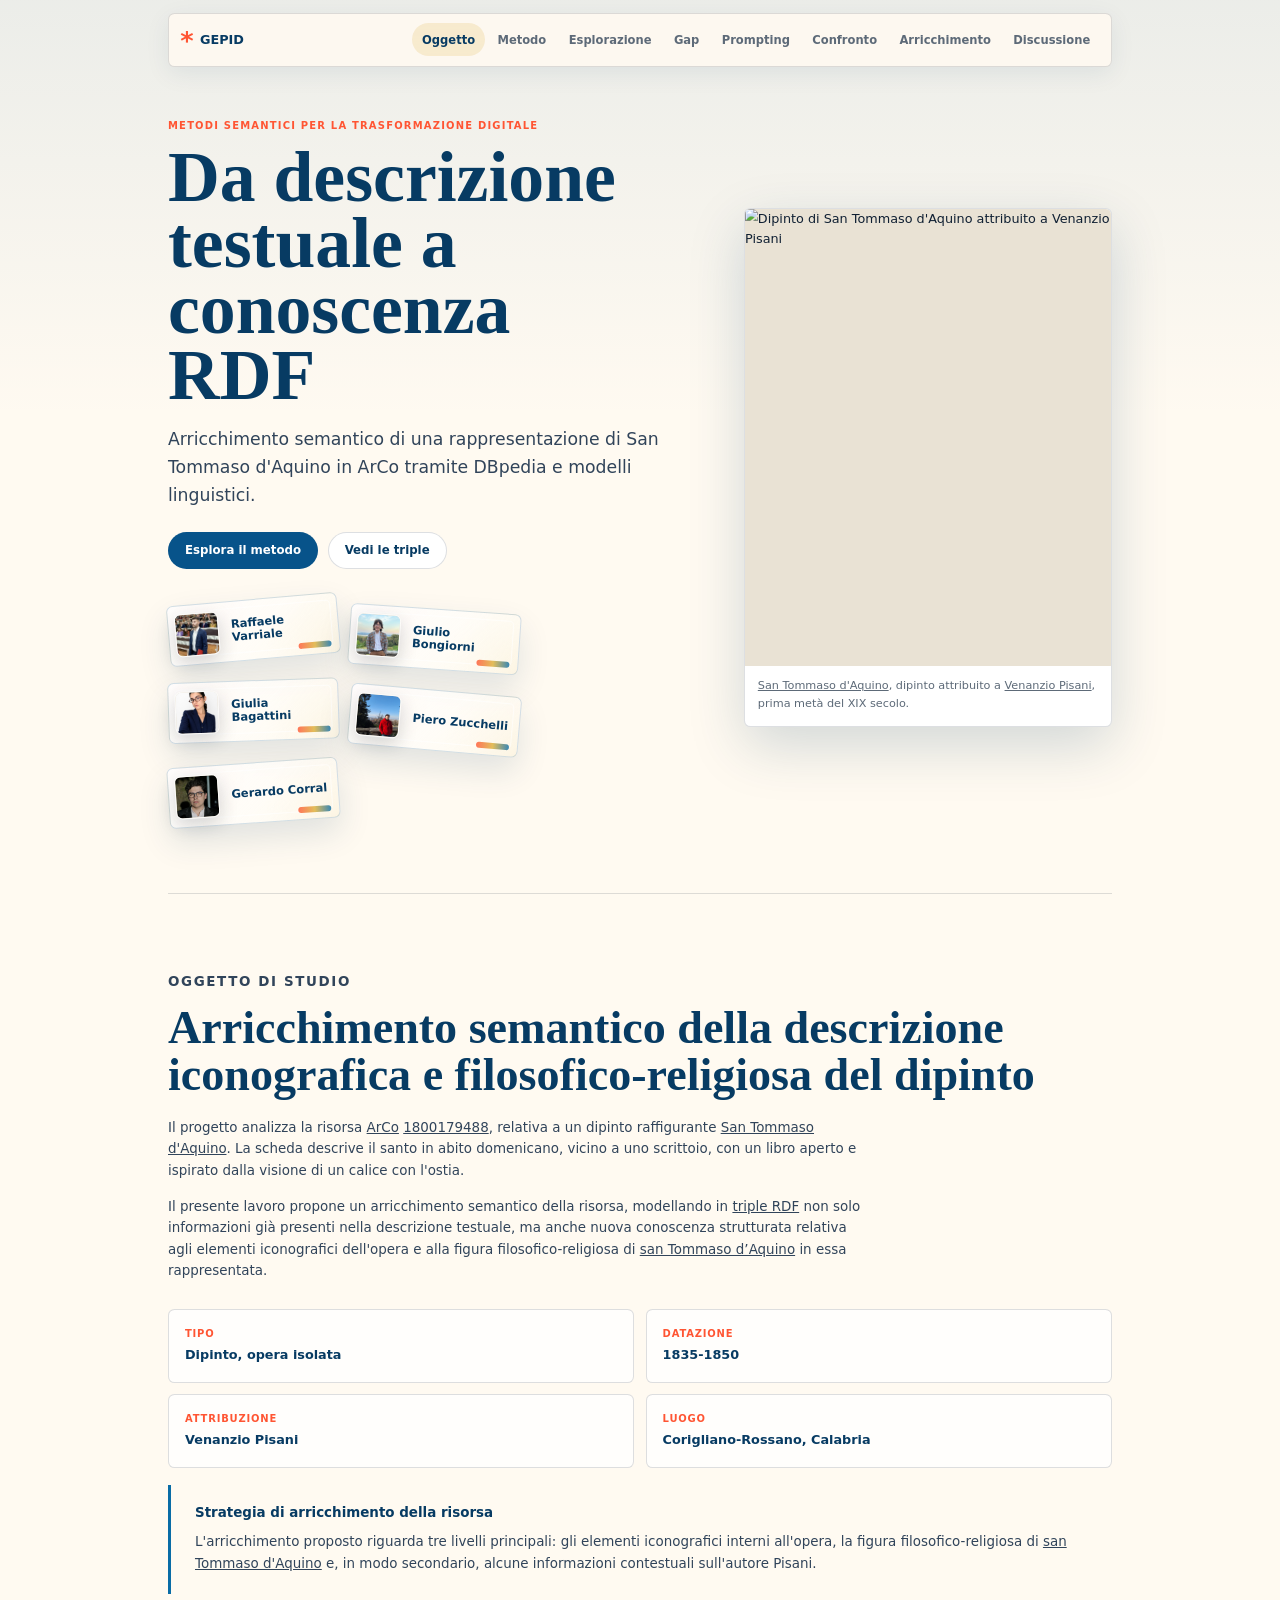
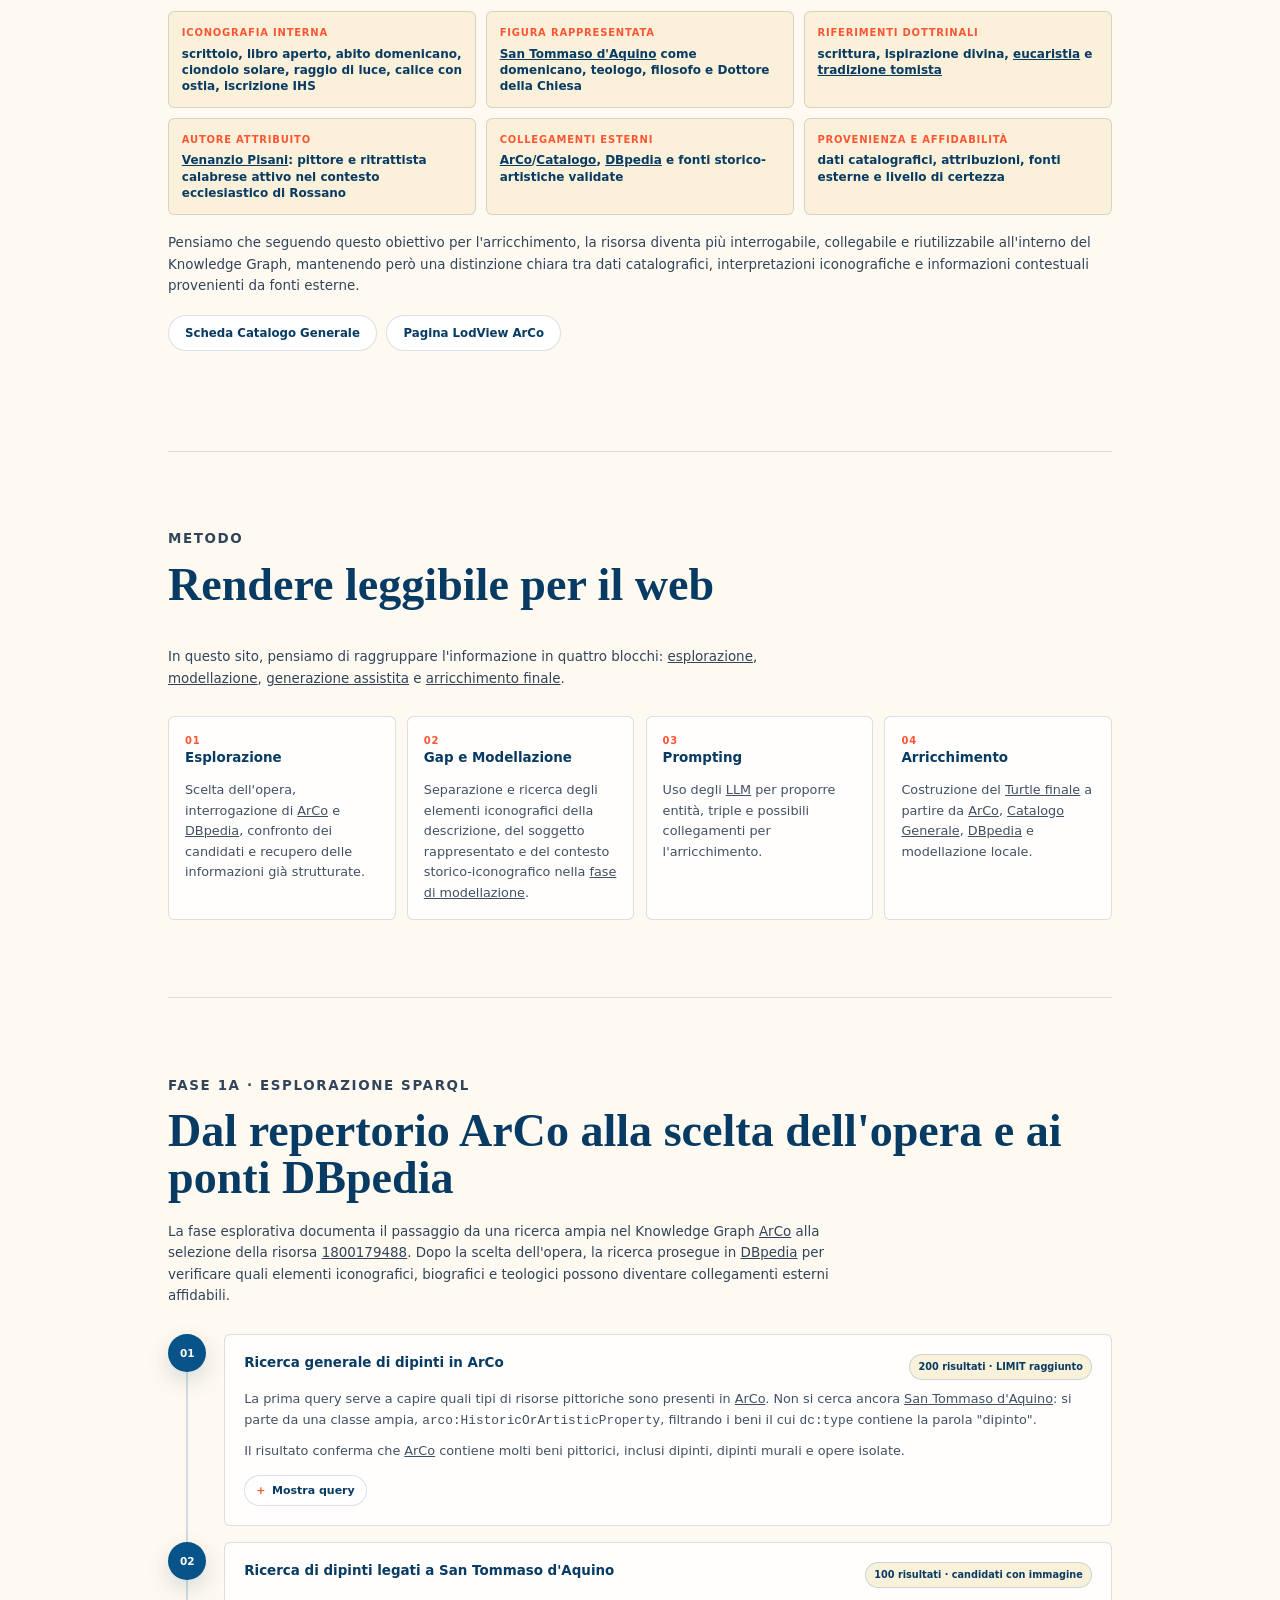
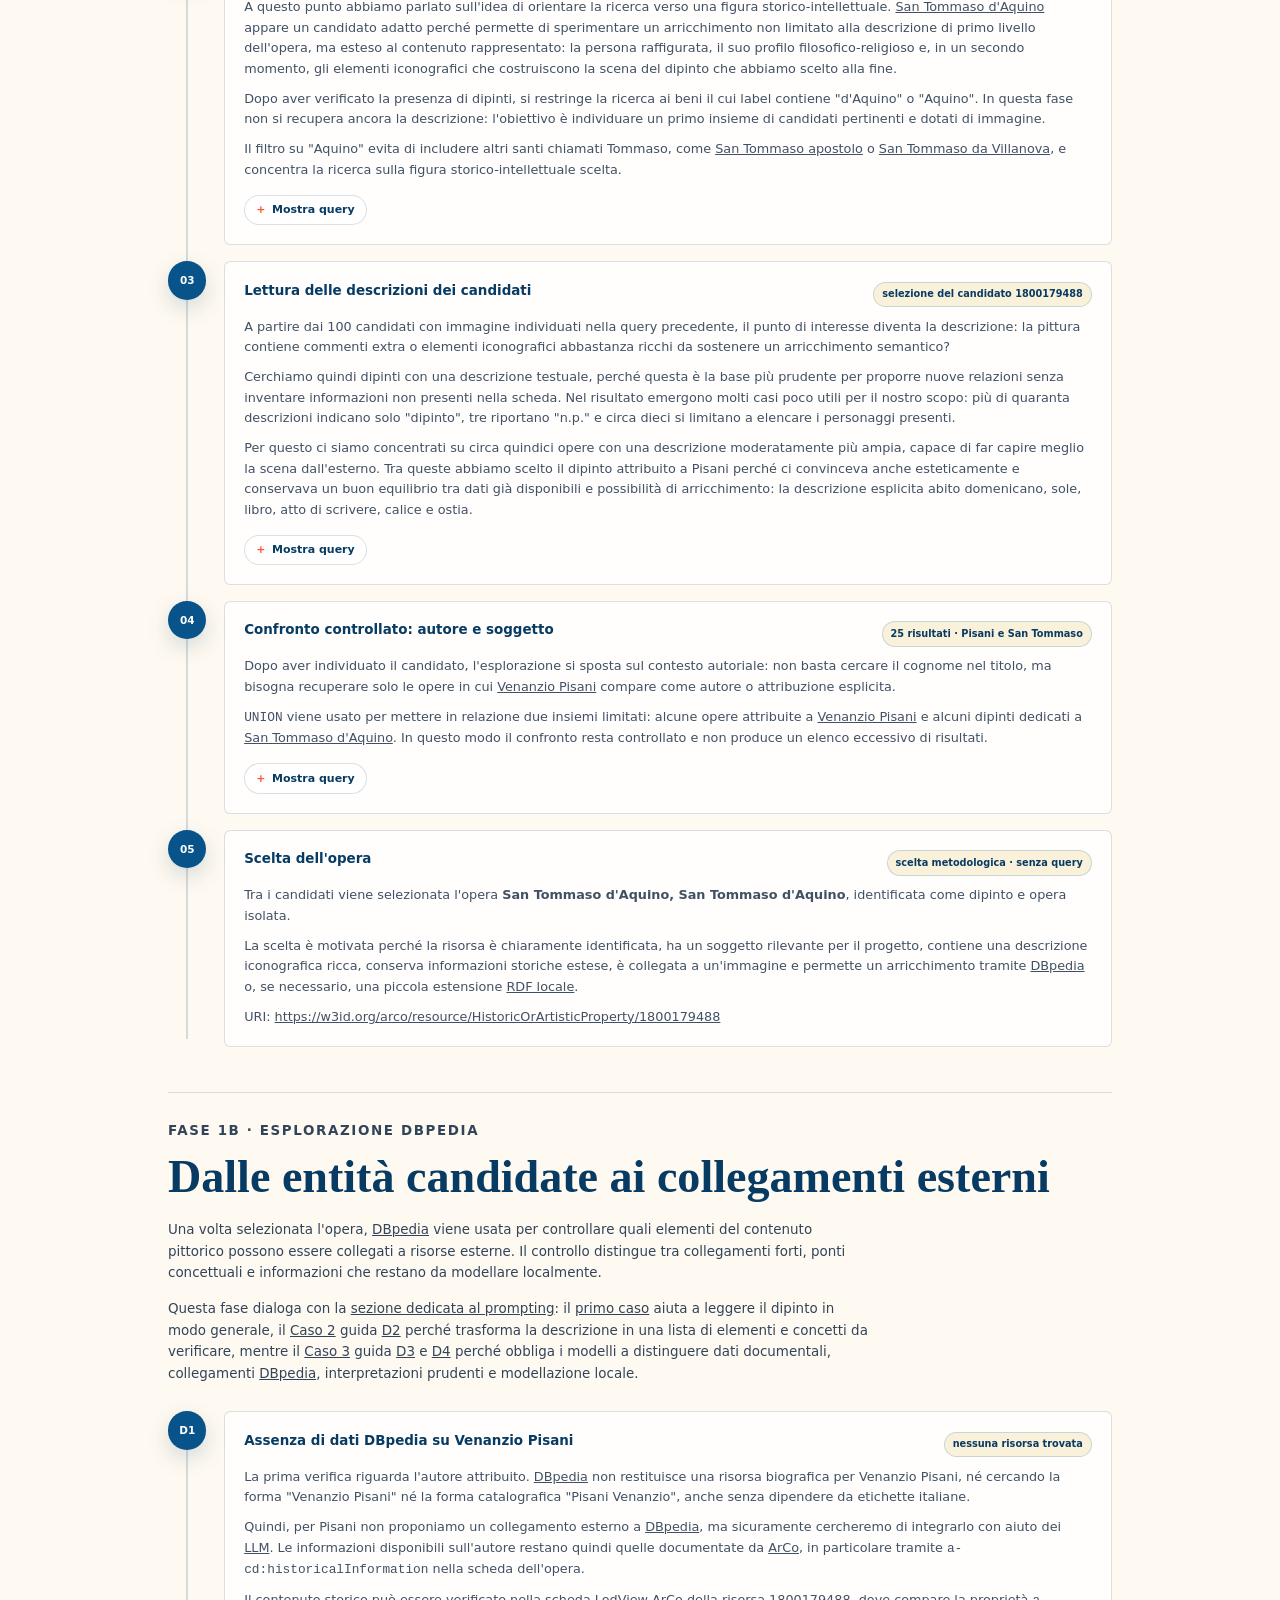
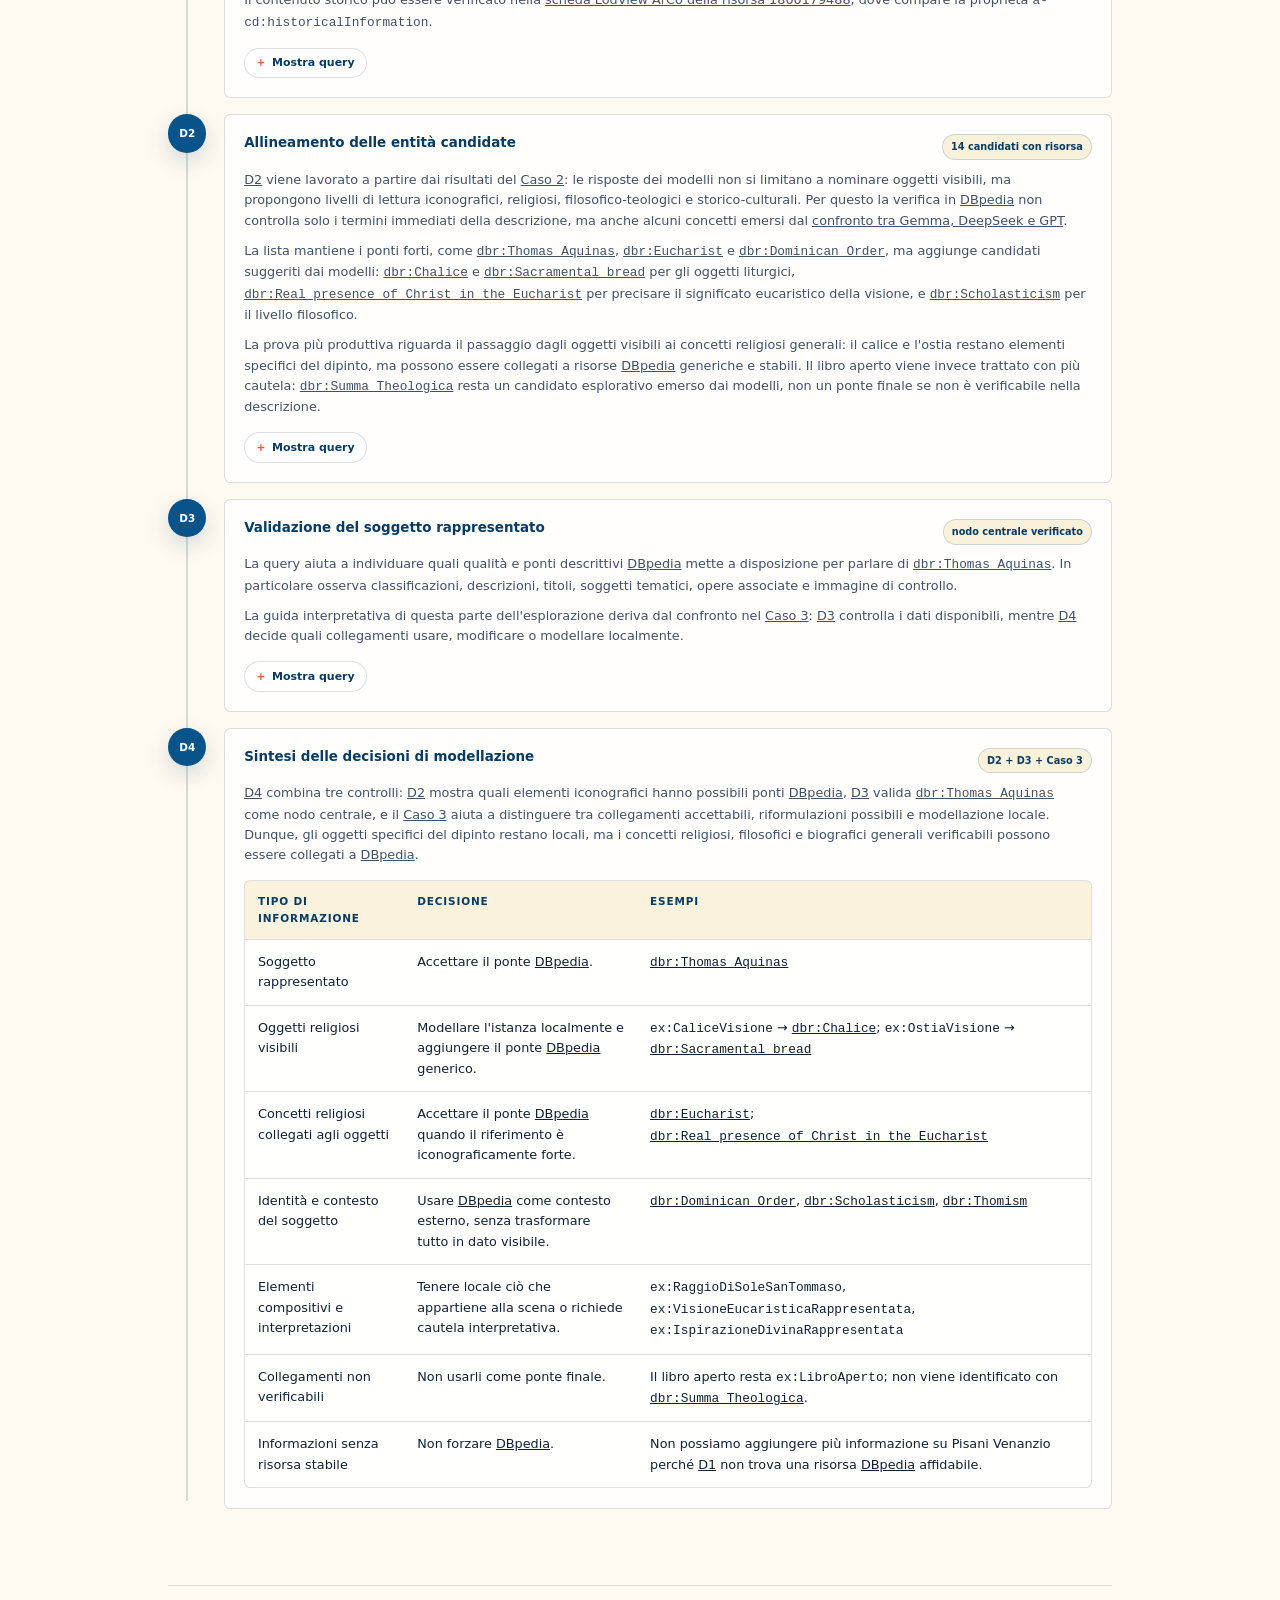
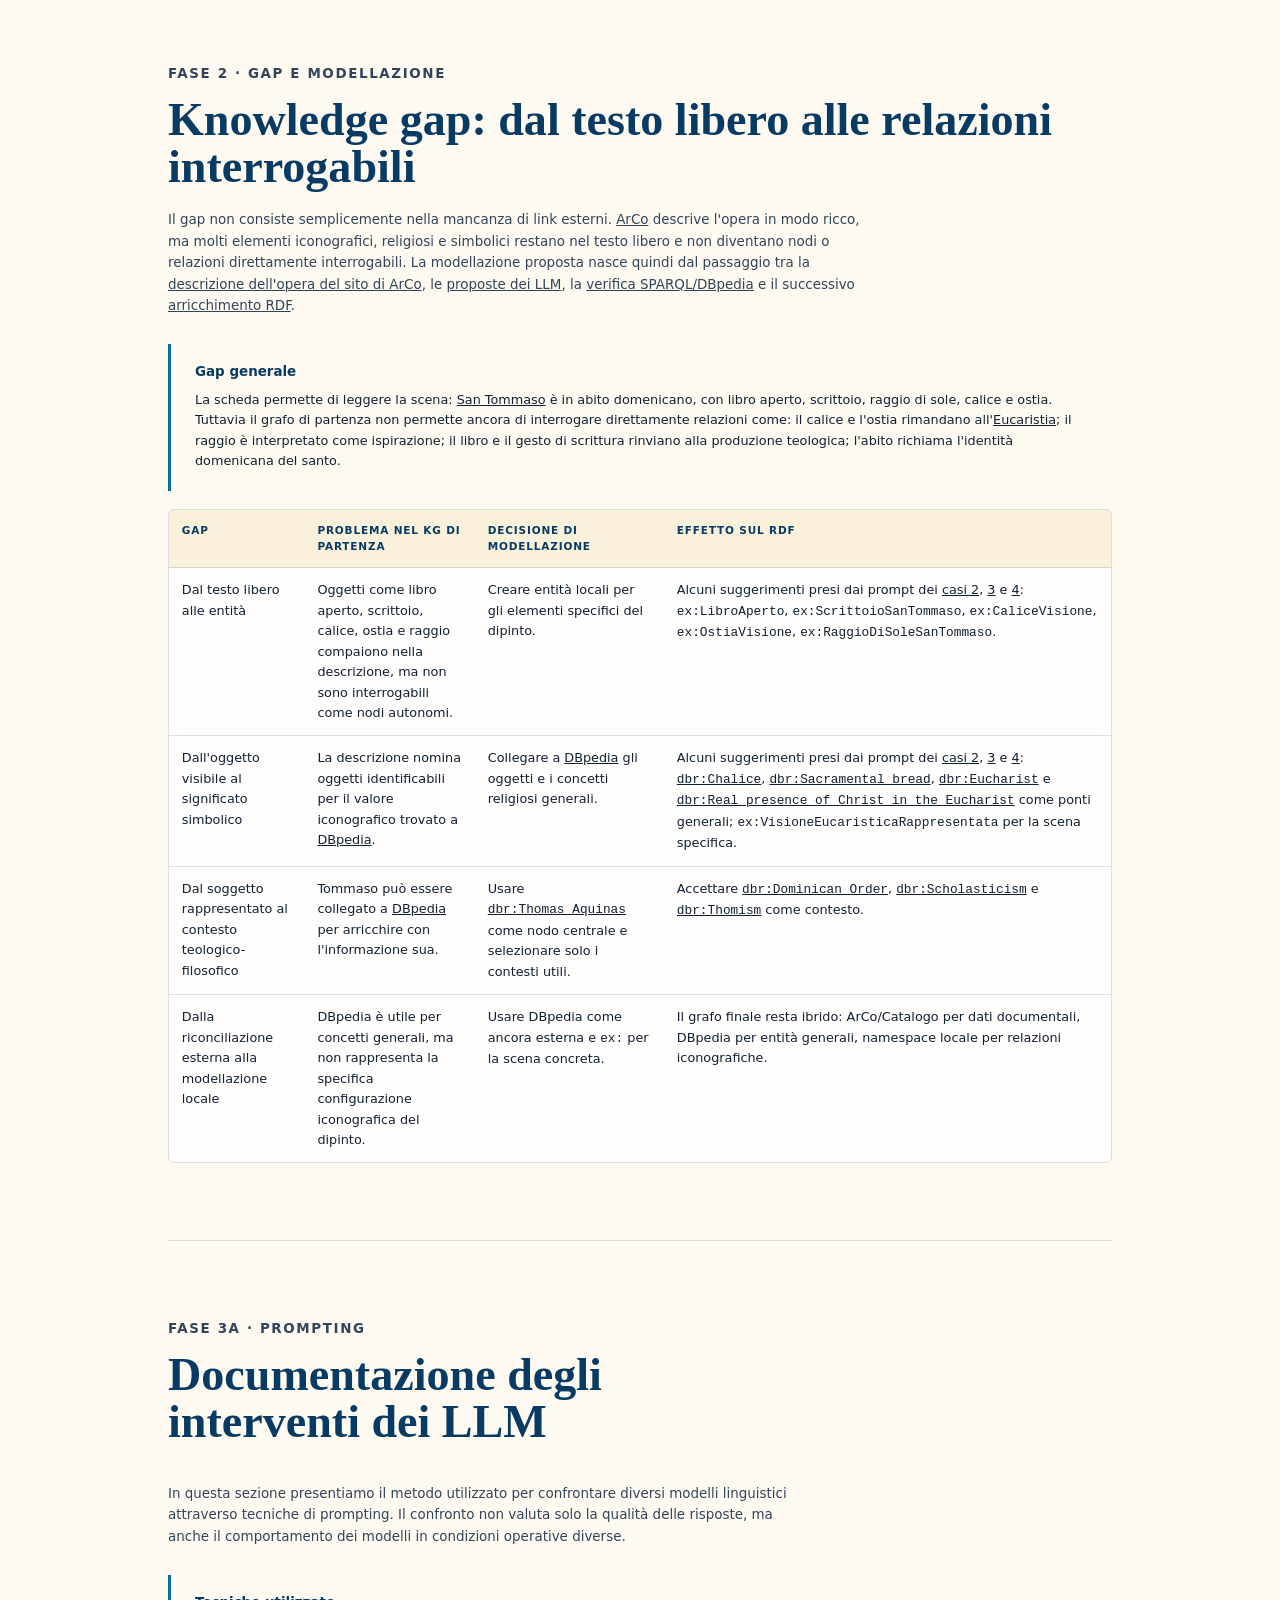
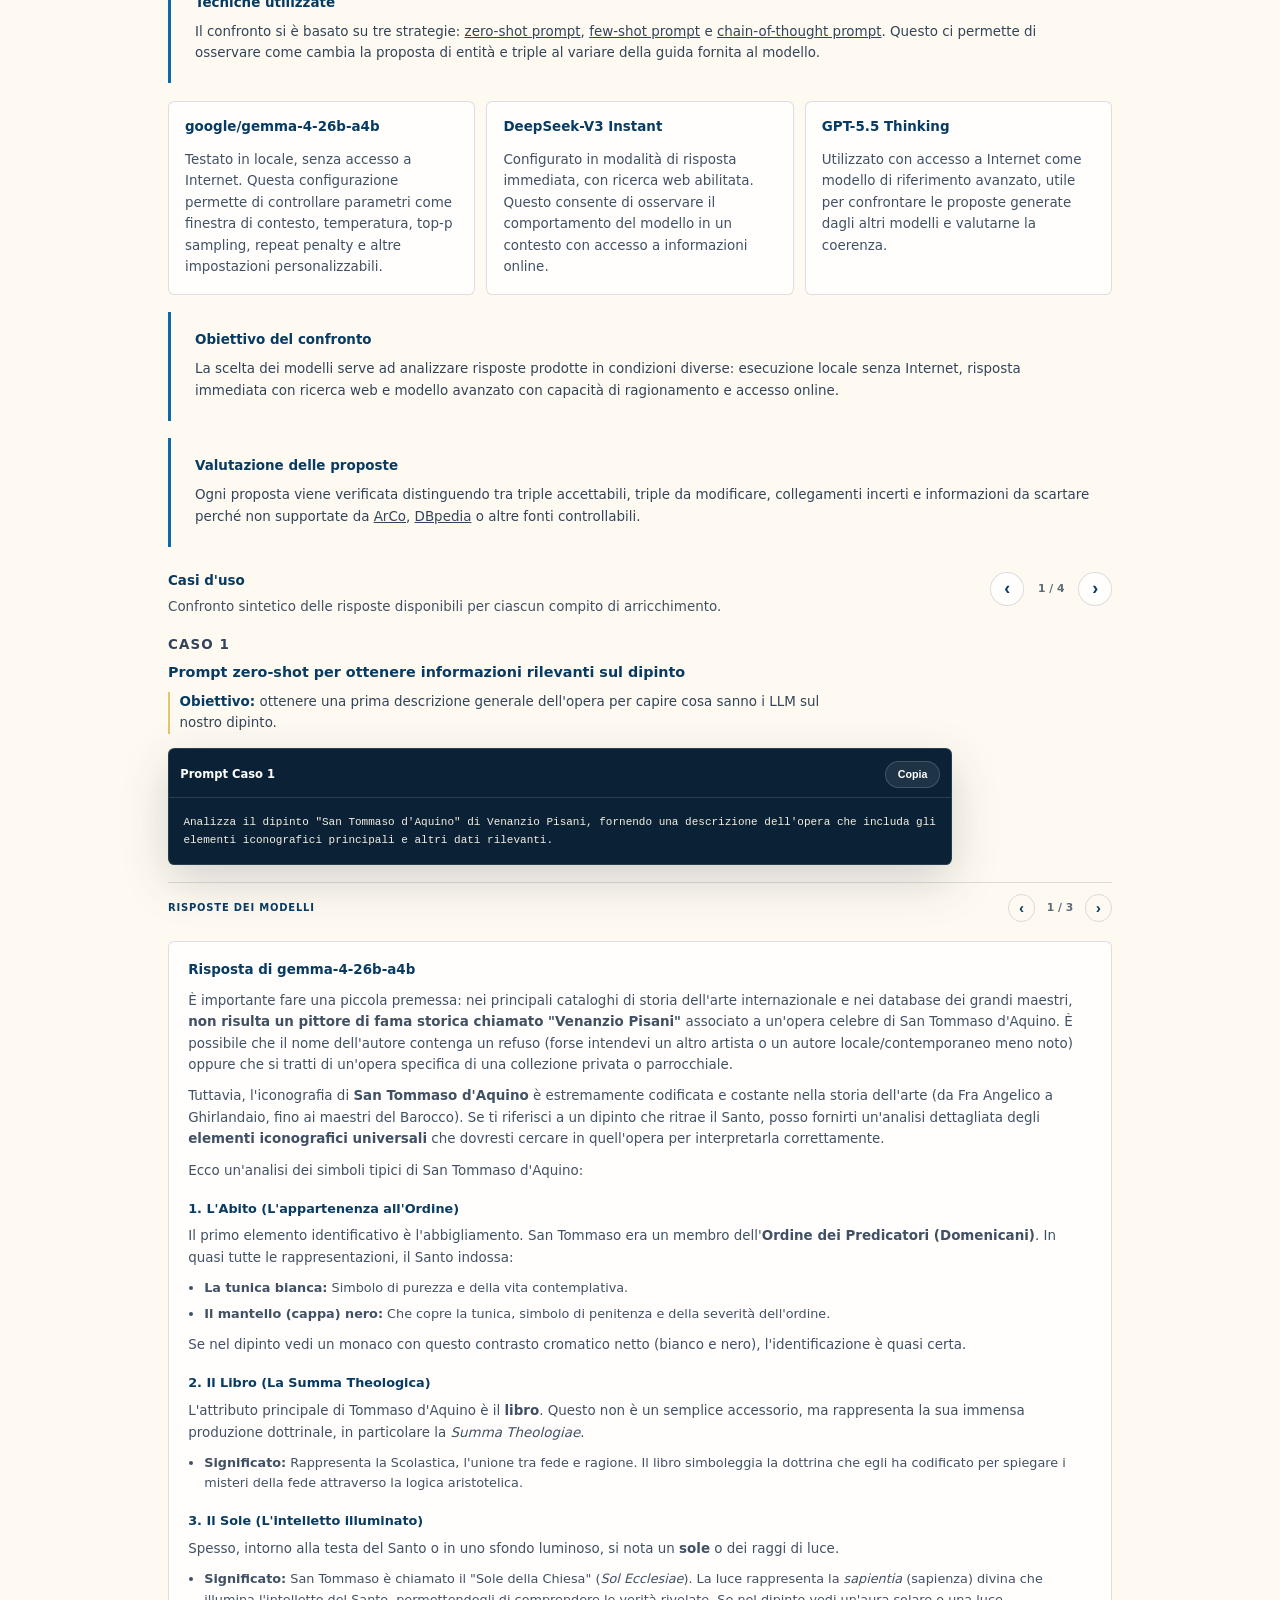
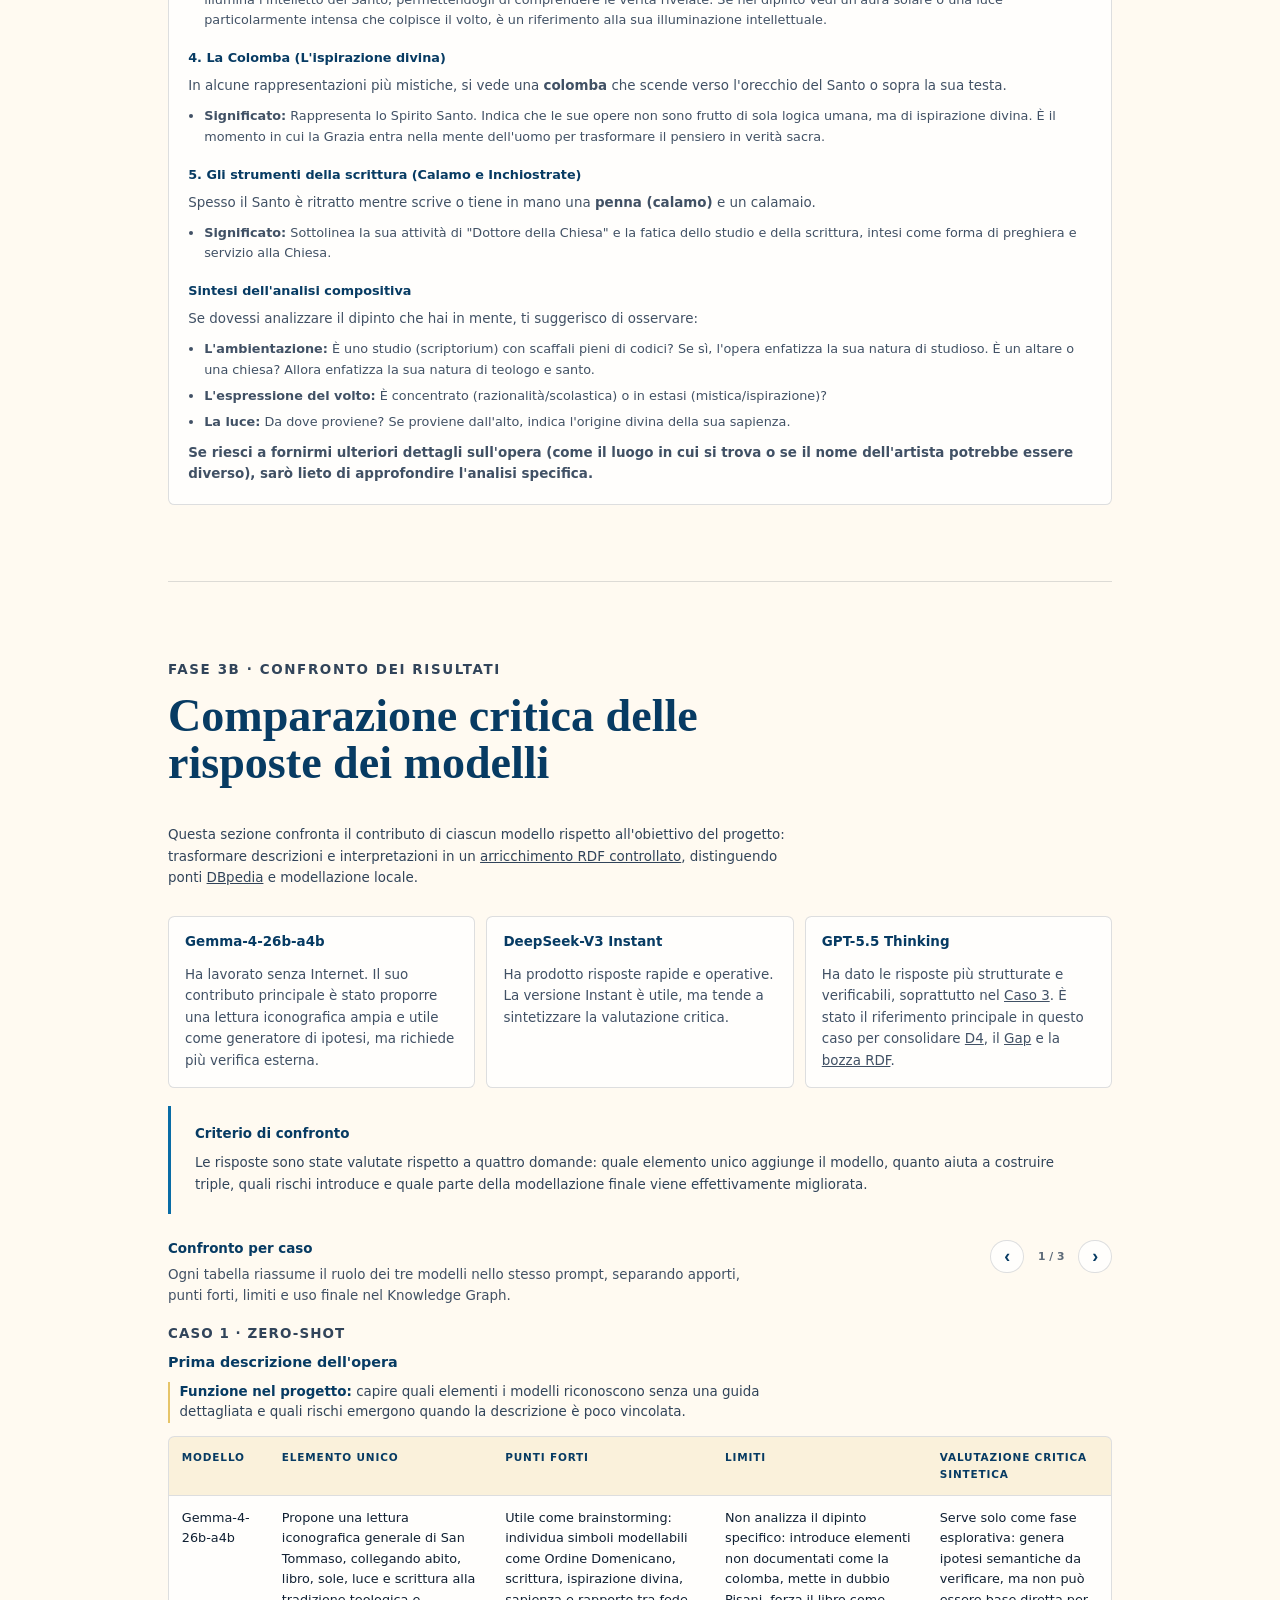
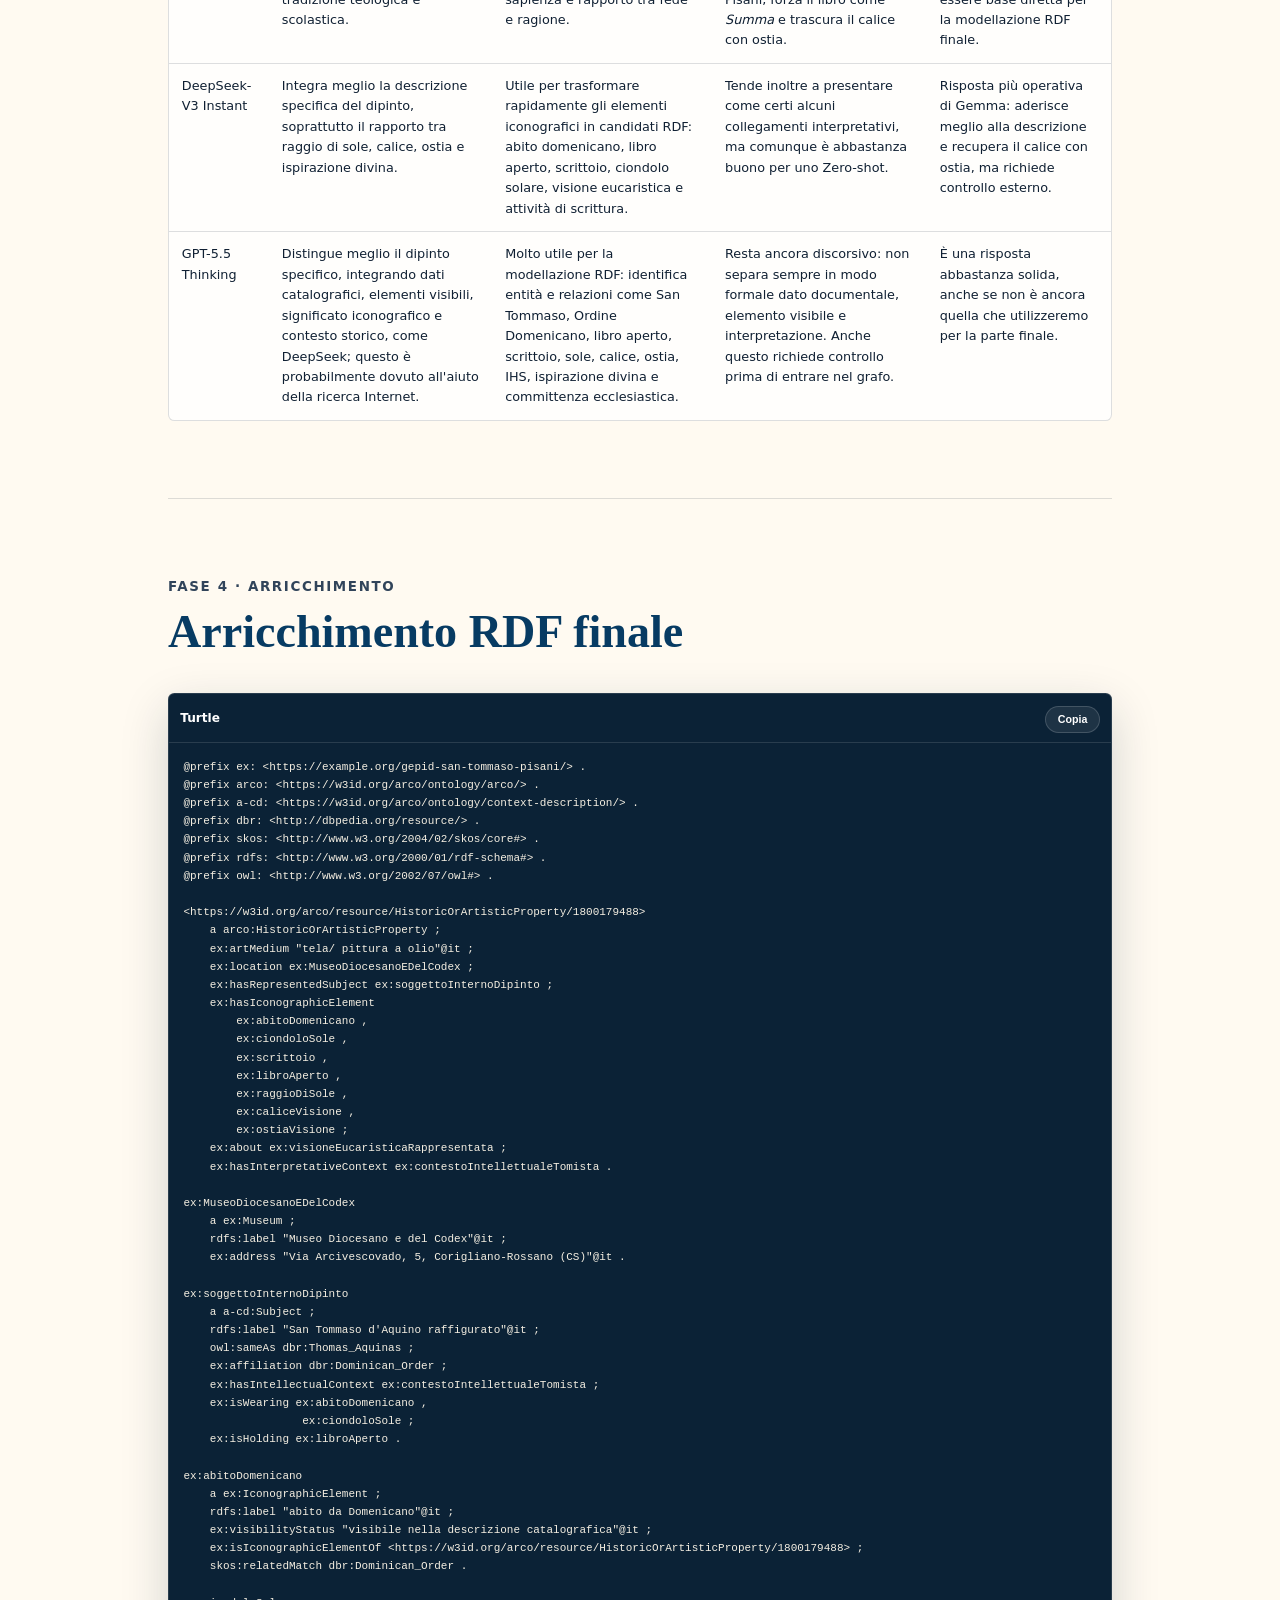
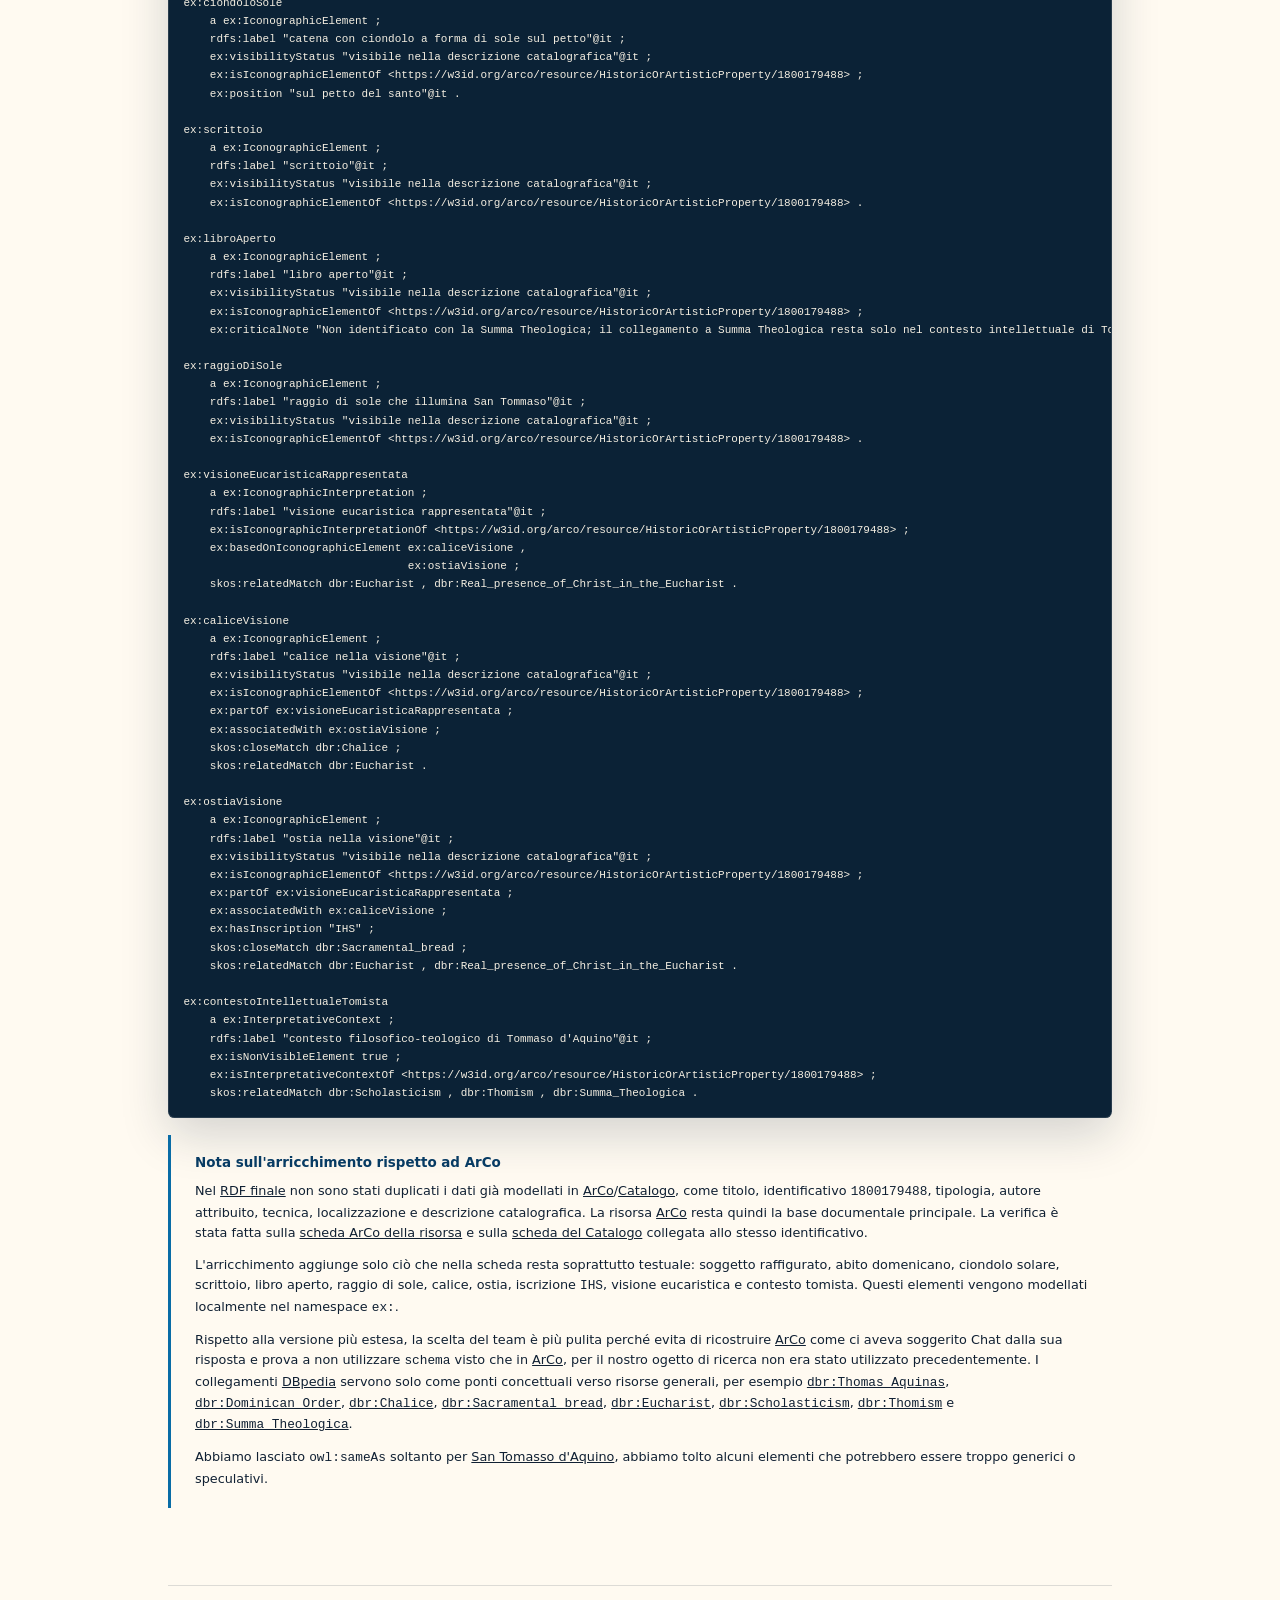
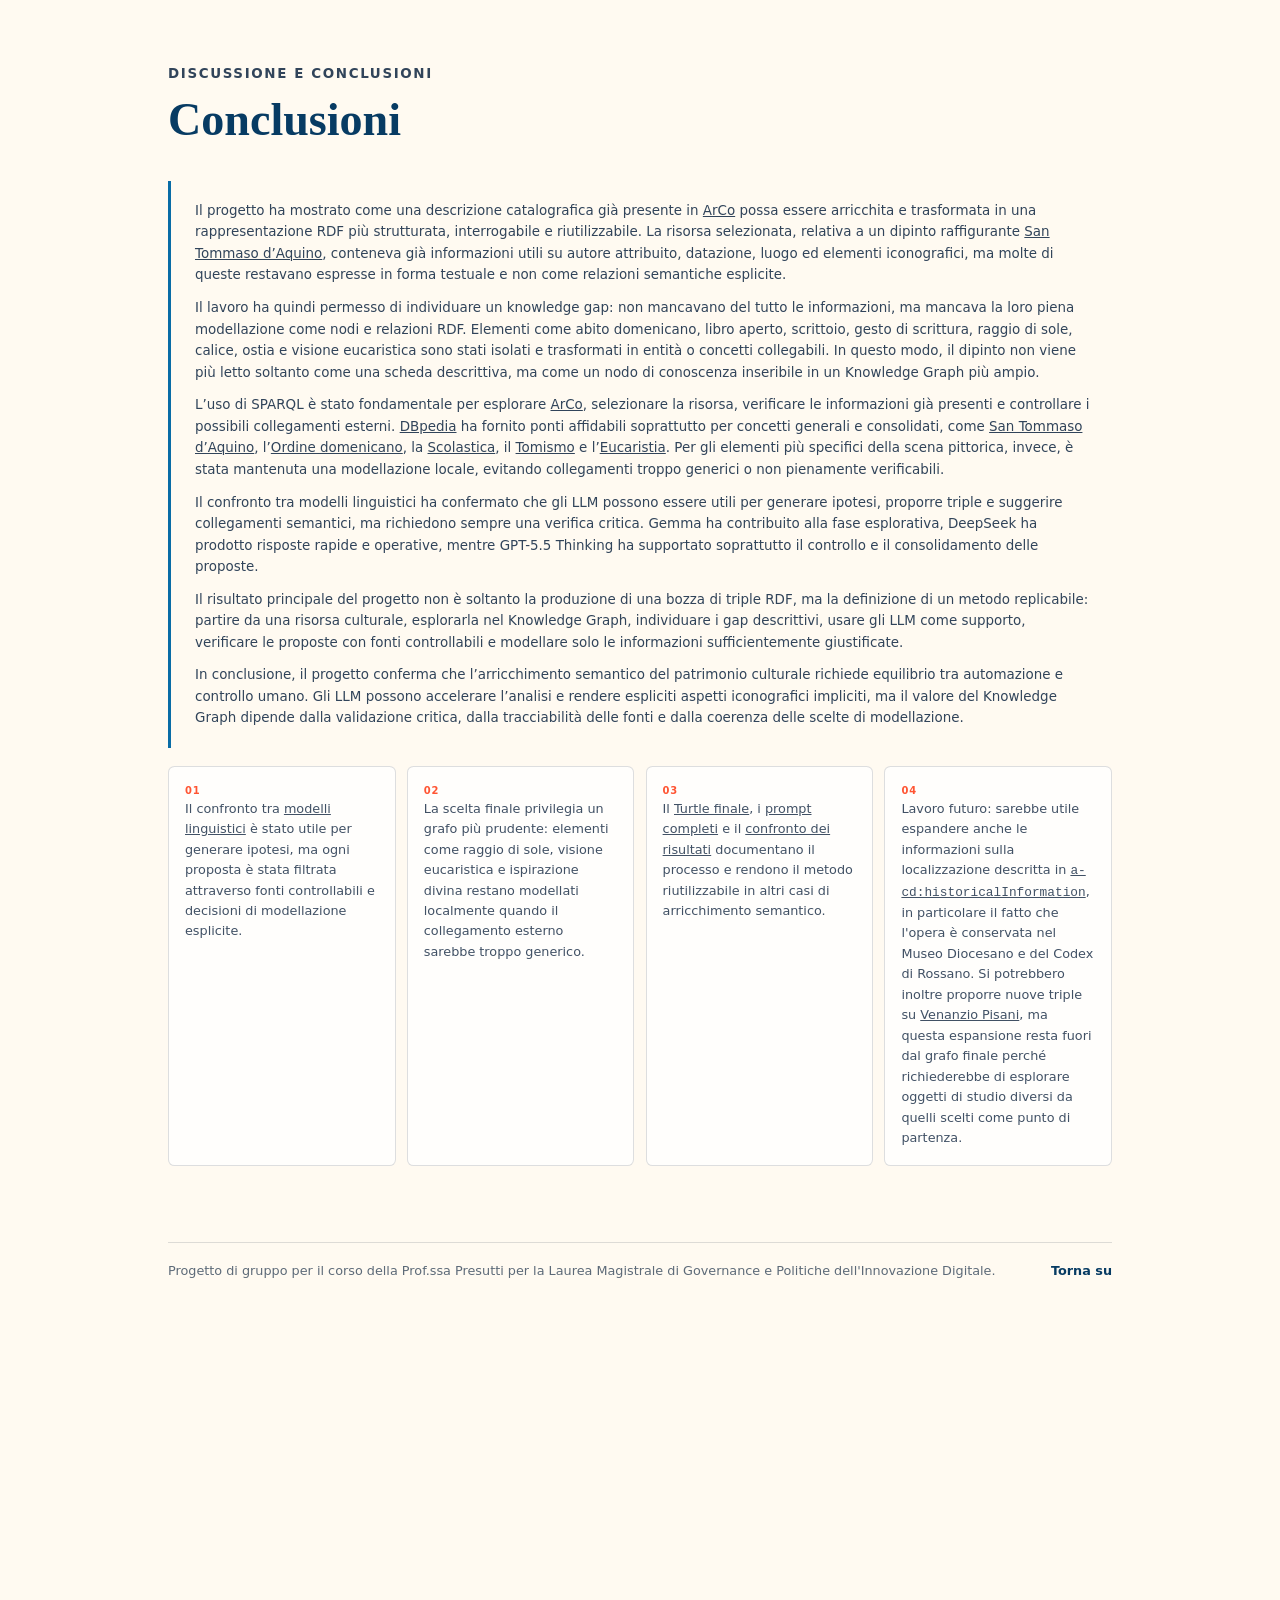
==== commit f0aa0f32: "Add files via upload" ====
--- a/index.html
+++ b/index.html
@@ -1,3238 +1,3246 @@
-﻿<!DOCTYPE html>
-<html lang="it">
-<head>
-  <meta charset="UTF-8">
-  <meta name="viewport" content="width=device-width, initial-scale=1.0">
-  <title>San Tommaso d'Aquino | Arricchimento semantico RDF</title>
-  <meta name="description" content="Sito del progetto GEPID sull'arricchimento semantico RDF di una rappresentazione di San Tommaso d'Aquino in ArCo tramite DBpedia e LLM.">
-  <link rel="preconnect" href="https://sigecweb.beniculturali.it">
-  <link rel="stylesheet" href="styles.css">
-</head>
-<body>
-  <header class="site-header" data-header>
-    <a class="brand" href="#home" aria-label="Vai alla home">
-      <span class="brand-mark" aria-hidden="true">*</span>
-      <span>GEPID</span>
-    </a>
-
-    <button class="nav-toggle" type="button" aria-label="Apri il menu" aria-expanded="false" data-nav-toggle>
-      <span></span>
-      <span></span>
-    </button>
-
-    <nav class="site-nav" aria-label="Navigazione principale" data-nav>
-      <a href="#oggetto">Oggetto</a>
-      <a href="#metodo">Metodo</a>
-      <a href="#sparql">Esplorazione</a>
-      <a href="#gap">Gap</a>
-      <a href="#prompting">Prompting</a>
-      <a href="#confronto-llm">Confronto</a>
-      <a href="#rdf">Arricchimento</a>
-      <a href="#discussione">Discussione</a>
-    </nav>
-  </header>
-
-  <main>
-    <section class="hero section" id="home">
-      <div class="hero-copy">
-        <p class="eyebrow">Metodi semantici per la trasformazione digitale</p>
-        <h1>
-          <span>Da descrizione</span>
-          <span>testuale a</span>
-          <span>conoscenza RDF</span>
-        </h1>
-        <p class="hero-text">
-          Arricchimento semantico di una rappresentazione di San Tommaso d'Aquino in ArCo tramite DBpedia e modelli linguistici.
-        </p>
-        <div class="hero-actions" aria-label="Azioni principali">
-          <a class="button primary" href="#metodo">Esplora il metodo</a>
-          <a class="button secondary" href="#rdf">Vedi le triple</a>
-        </div>
-        <ul class="team-list" aria-label="Componenti del gruppo">
-          <li style="--tilt: -5deg; --rise: 0px;">
-            <img src="assets/RV.jpeg" alt="Raffaele Varriale">
-            <span>Raffaele Varriale</span>
-          </li>
-          <li style="--tilt: 4deg; --rise: 12px;">
-            <img src="assets/GBo.jpeg" alt="Giulio Bongiorni">
-            <span>Giulio Bongiorni</span>
-          </li>
-          <li style="--tilt: -2deg; --rise: 4px;">
-            <img src="assets/GBa.jpeg" alt="Giulia Bagattini">
-            <span>Giulia Bagattini</span>
-          </li>
-          <li style="--tilt: 5deg; --rise: 16px;">
-            <img src="assets/PZ.jpeg" alt="Piero Zucchelli">
-            <span>Piero Zucchelli</span>
-          </li>
-          <li style="--tilt: -4deg; --rise: 8px;">
-            <img src="assets/GC.png" alt="Gerardo Corral">
-            <span>Gerardo Corral</span>
-          </li>
-        </ul>
-      </div>
-
-      <figure class="hero-media">
-        <img src="https://sigecweb.beniculturali.it/images/fullsize/ICCD1074798/ICCD16406962_pisaniTOMMASO.jpg" alt="Dipinto di San Tommaso d'Aquino attribuito a Venanzio Pisani">
-        <figcaption>
-          <a href="https://dbpedia.org/page/Thomas_Aquinas" target="_blank" rel="noreferrer">San Tommaso d'Aquino</a>, dipinto attribuito a <a href="https://catalogo.beniculturali.it/detail/HistoricOrArtisticProperty/1800179488" target="_blank" rel="noreferrer">Venanzio Pisani</a>, prima metà del XIX secolo.
-        </figcaption>
-      </figure>
-    </section>
-
-    <section class="section" id="oggetto">
-      <div class="section-intro">
-        <p class="eyebrow">Oggetto di studio</p>
-        <h2>Arricchimento semantico della descrizione iconografica e filosofico-religiosa del dipinto</h2>
-        <p>
-          Il progetto analizza la risorsa <a href="https://w3id.org/arco" target="_blank" rel="noreferrer">ArCo</a>
-          <a href="https://dati.cultura.gov.it/lodview-arco/resource/HistoricOrArtisticProperty/1800179488.html" target="_blank" rel="noreferrer">1800179488</a>,
-          relativa a un dipinto raffigurante <a href="https://dbpedia.org/page/Thomas_Aquinas" target="_blank" rel="noreferrer">San Tommaso d'Aquino</a>. La scheda descrive il santo in abito domenicano, vicino a uno scrittoio, con un libro aperto e ispirato dalla visione di un calice con l'ostia.
-        </p>
-        <p>
-          Il presente lavoro propone un arricchimento semantico della risorsa, modellando in <a href="#rdf">triple RDF</a> non solo informazioni già presenti nella descrizione testuale, ma anche nuova conoscenza strutturata relativa agli elementi iconografici dell'opera e alla figura filosofico-religiosa di <a href="https://dbpedia.org/page/Thomas_Aquinas" target="_blank" rel="noreferrer">san Tommaso d’Aquino</a> in essa rappresentata.
-        </p>
-      </div>
-      <div class="content-flow">
-        <div class="fact-grid">
-          <article>
-            <span>Tipo</span>
-            <strong>Dipinto, opera isolata</strong>
-          </article>
-          <article>
-            <span>Datazione</span>
-            <strong>1835-1850</strong>
-          </article>
-          <article>
-            <span>Attribuzione</span>
-            <strong>Venanzio Pisani</strong>
-          </article>
-          <article>
-            <span>Luogo</span>
-            <strong>Corigliano-Rossano, Calabria</strong>
-          </article>
-        </div>
-        <article class="enrichment-note">
-          <h3>Strategia di arricchimento della risorsa</h3>
-          <p>
-            L'arricchimento proposto riguarda tre livelli principali: gli elementi iconografici interni all'opera, la figura filosofico-religiosa di <a href="https://dbpedia.org/page/Thomas_Aquinas" target="_blank" rel="noreferrer">san Tommaso d'Aquino</a> e, in modo secondario, alcune informazioni contestuali sull'autore Pisani.
-          </p>
-        </article>
-        <div class="semantic-elements" aria-label="Ambiti dell'arricchimento semantico della risorsa">
-          <article>
-            <span>Iconografia interna</span>
-            <strong>scrittoio, libro aperto, abito domenicano, ciondolo solare, raggio di luce, calice con ostia, iscrizione IHS</strong>
-          </article>
-
-          <article>
-            <span>Figura rappresentata</span>
-            <strong><a href="https://dbpedia.org/page/Thomas_Aquinas" target="_blank" rel="noreferrer">San Tommaso d'Aquino</a> come domenicano, teologo, filosofo e Dottore della Chiesa</strong>
-          </article>
-
-          <article>
-            <span>Riferimenti dottrinali</span>
-            <strong>scrittura, ispirazione divina, <a href="https://dbpedia.org/page/Eucharist" target="_blank" rel="noreferrer">eucaristia</a> e <a href="https://dbpedia.org/page/Thomism" target="_blank" rel="noreferrer">tradizione tomista</a></strong>
-          </article>
-
-          <article>
-            <span>Autore attribuito</span>
-            <strong><a href="https://catalogo.beniculturali.it/detail/HistoricOrArtisticProperty/1800179488" target="_blank" rel="noreferrer">Venanzio Pisani</a>: pittore e ritrattista calabrese attivo nel contesto ecclesiastico di Rossano</strong>
-          </article>
-
-          <article>
-            <span>Collegamenti esterni</span>
-            <strong><a href="https://w3id.org/arco" target="_blank" rel="noreferrer">ArCo</a>/<a href="https://catalogo.beniculturali.it/" target="_blank" rel="noreferrer">Catalogo</a>, <a href="https://dbpedia.org/" target="_blank" rel="noreferrer">DBpedia</a> e fonti storico-artistiche validate</strong>
-          </article>
-          <article>
-            <span>Provenienza e affidabilità</span>
-            <strong>dati catalografici, attribuzioni, fonti esterne e livello di certezza</strong>
-          </article>
-        </div>
-
-        <p>
-          Pensiamo che seguendo questo obiettivo per l'arricchimento, la risorsa diventa più interrogabile, collegabile e riutilizzabile all'interno del Knowledge Graph, mantenendo però una distinzione chiara tra dati catalografici, interpretazioni iconografiche e informazioni contestuali provenienti da fonti esterne.
-        </p>
-        <div class="link-row">
-          <a href="https://catalogo.beniculturali.it/detail/HistoricOrArtisticProperty/1800179488" target="_blank" rel="noreferrer">Scheda Catalogo Generale</a>
-          <a href="https://dati.cultura.gov.it/lodview-arco/resource/HistoricOrArtisticProperty/1800179488.html" target="_blank" rel="noreferrer">Pagina LodView ArCo</a>
-        </div>
-      </div>
-    </section>
-
-    <section class="section" id="metodo">
-      <div class="section-heading">
-        <p class="eyebrow">Metodo</p>
-        <h2>Rendere leggibile per il web</h2>
-        <p>
-          In questo sito, pensiamo di raggruppare l'informazione in quattro blocchi: <a href="#sparql">esplorazione</a>, <a href="#gap">modellazione</a>, <a href="#prompting">generazione assistita</a> e <a href="#rdf">arricchimento finale</a>.
-        </p>
-      </div>
-
-      <div class="method-grid">
-        <article class="method-card">
-          <span>01</span>
-          <h3>Esplorazione</h3>
-          <p>Scelta dell'opera, interrogazione di <a href="https://w3id.org/arco" target="_blank" rel="noreferrer">ArCo</a> e <a href="https://dbpedia.org/" target="_blank" rel="noreferrer">DBpedia</a>, confronto dei candidati e recupero delle informazioni già strutturate.</p>
-        </article>
-        <article class="method-card">
-          <span>02</span>
-          <h3>Gap e Modellazione</h3>
-          <p>Separazione e ricerca degli elementi iconografici della descrizione, del soggetto rappresentato e del contesto storico-iconografico nella <a href="#gap">fase di modellazione</a>.</p>
-        </article>
-        <article class="method-card">
-          <span>03</span>
-          <h3>Prompting</h3>
-          <p>Uso degli <a href="#prompting">LLM</a> per proporre entità, triple e possibili collegamenti per l'arricchimento.</p>
-        </article>
-        <article class="method-card">
-          <span>04</span>
-          <h3>Arricchimento</h3>
-          <p>Costruzione del <a href="#rdf">Turtle finale</a> a partire da <a href="https://w3id.org/arco" target="_blank" rel="noreferrer">ArCo</a>, <a href="https://catalogo.beniculturali.it/" target="_blank" rel="noreferrer">Catalogo Generale</a>, <a href="https://dbpedia.org/" target="_blank" rel="noreferrer">DBpedia</a> e modellazione locale.</p>
-        </article>
-      </div>
-    </section>
-
-    <section class="section" id="sparql">
-      <div class="section-intro">
-        <p class="eyebrow">Fase 1A · Esplorazione SPARQL</p>
-        <h2>Dal repertorio ArCo alla scelta dell'opera e ai ponti DBpedia</h2>
-        <p>
-          La fase esplorativa documenta il passaggio da una ricerca ampia nel Knowledge Graph <a href="https://w3id.org/arco" target="_blank" rel="noreferrer">ArCo</a> alla selezione della risorsa <a href="https://dati.cultura.gov.it/lodview-arco/resource/HistoricOrArtisticProperty/1800179488.html" target="_blank" rel="noreferrer">1800179488</a>. Dopo la scelta dell'opera, la ricerca prosegue in <a href="https://dbpedia.org/" target="_blank" rel="noreferrer">DBpedia</a> per verificare quali elementi iconografici, biografici e teologici possono diventare collegamenti esterni affidabili.
-        </p>
-      </div>
-
-      <div class="exploration-flow" aria-label="Passaggi dell'esplorazione SPARQL">
-        <article class="exploration-step">
-          <div class="step-marker" aria-hidden="true">01</div>
-          <div class="step-body">
-            <div class="step-head">
-              <h3>Ricerca generale di dipinti in ArCo</h3>
-              <span class="result-badge">200 risultati · LIMIT raggiunto</span>
-            </div>
-            <p>
-              La prima query serve a capire quali tipi di risorse pittoriche sono presenti in <a href="https://w3id.org/arco" target="_blank" rel="noreferrer">ArCo</a>. Non si cerca ancora <a href="https://dbpedia.org/page/Thomas_Aquinas" target="_blank" rel="noreferrer">San Tommaso d'Aquino</a>: si parte da una classe ampia, <code>arco:HistoricOrArtisticProperty</code>, filtrando i beni il cui <code>dc:type</code> contiene la parola "dipinto".
-            </p>
-            <p>
-              Il risultato conferma che <a href="https://w3id.org/arco" target="_blank" rel="noreferrer">ArCo</a> contiene molti beni pittorici, inclusi dipinti, dipinti murali e opere isolate.
-            </p>
-            <details class="query-details">
-              <summary>Mostra query</summary>
-              <article class="code-block exploration-code">
-                <div class="code-title">
-                  <h4>Query 1</h4>
-                  <div class="code-actions">
-                    <button class="endpoint-button" type="button" data-endpoint="https://dati.cultura.gov.it/sparql" data-query="sparql-query-1">Apri endpoint</button>
-                    <button class="explain-button" type="button" data-explain="query-explain-1" aria-expanded="false">Spiega query</button>
-                    <button class="copy-button" type="button" data-copy="sparql-query-1">Copia</button>
-                  </div>
-                </div>
-                <pre><code id="sparql-query-1">PREFIX arco: &lt;https://w3id.org/arco/ontology/arco/&gt;
-PREFIX dc: &lt;http://purl.org/dc/elements/1.1/&gt;
-PREFIX rdfs: &lt;http://www.w3.org/2000/01/rdf-schema#&gt;
-
-SELECT DISTINCT ?opera ?label ?type
-WHERE {
-  ?opera a arco:HistoricOrArtisticProperty ;
-         dc:type ?type ;
-         rdfs:label ?label .
-  FILTER(REGEX(STR(?type), "dipinto", "i"))
-}
-ORDER BY ?label
-LIMIT 200</code></pre>
-                <div class="query-explanation" id="query-explain-1" hidden>
-                  <h5>Perché è costruita così</h5>
-                  <p>I prefissi riducono la lunghezza degli URI e rendono leggibile la query, anziché scrivere: <code>https://w3id.org/arco/ontology/arco/HistoricOrArtisticProperty</code>, possiamo scrivere <code>arco:HistoricOrArtisticProperty</code>. Questa classe delimita la ricerca ai beni culturali storico-artistici, mentre <code>dc:type</code> e <code>rdfs:label</code> recuperano tipologia e denominazione dell'opera.</p>
-                  <p>Il filtro <code>FILTER(REGEX(...))</code> permette di selezionare le opere la cui tipologia contiene la parola <code>"dipinto"</code>, anche quando il valore di <code>?type</code> non coincide esattamente con questa parola. Per esempio, può intercettare valori come <code>"dipinto"</code>, <code>"dipinto murale"</code> o <code>"soffitto dipinto"</code> (come i risultati ch abbiamo trovato). <code>DISTINCT</code> evita duplicati, <code>ORDER BY</code> ordina i risultati e <code>LIMIT</code> mantiene la ricerca esplorativa controllabile. La <code>"i"</code> serve a rendere la ricerca non sensibile alle maiuscole/minuscole.</p>
-                </div>
-              </article>
-            </details>
-          </div>
-        </article>
-
-        <article class="exploration-step">
-          <div class="step-marker" aria-hidden="true">02</div>
-          <div class="step-body">
-            <div class="step-head">
-              <h3>Ricerca di dipinti legati a San Tommaso d'Aquino</h3>
-              <span class="result-badge">100 risultati · candidati con immagine</span>
-            </div>
-            <p>
-              A questo punto abbiamo parlato sull'idea di orientare la ricerca verso una figura storico-intellettuale. <a href="https://dbpedia.org/page/Thomas_Aquinas" target="_blank" rel="noreferrer">San Tommaso d'Aquino</a> appare un candidato adatto perché permette di sperimentare un arricchimento non limitato alla descrizione di primo livello dell'opera, ma esteso al contenuto rappresentato: la persona raffigurata, il suo profilo filosofico-religioso e, in un secondo momento, gli elementi iconografici che costruiscono la scena del dipinto che abbiamo scelto alla fine.
-            </p>
-            <p>
-              Dopo aver verificato la presenza di dipinti, si restringe la ricerca ai beni il cui label contiene "d'Aquino" o "Aquino". In questa fase non si recupera ancora la descrizione: l'obiettivo è individuare un primo insieme di candidati pertinenti e dotati di immagine.
-            </p>
-            <p>
-              Il filtro su "Aquino" evita di includere altri santi chiamati Tommaso, come <a href="https://dbpedia.org/page/Thomas_the_Apostle" target="_blank" rel="noreferrer">San Tommaso apostolo</a> o <a href="https://dbpedia.org/page/Thomas_of_Villanova" target="_blank" rel="noreferrer">San Tommaso da Villanova</a>, e concentra la ricerca sulla figura storico-intellettuale scelta.
-            </p>
-            <details class="query-details">
-              <summary>Mostra query</summary>
-              <article class="code-block exploration-code">
-                <div class="code-title">
-                  <h4>Query 2</h4>
-                  <div class="code-actions">
-                    <button class="endpoint-button" type="button" data-endpoint="https://dati.cultura.gov.it/sparql" data-query="sparql-query-2">Apri endpoint</button>
-                    <button class="explain-button" type="button" data-explain="query-explain-2" aria-expanded="false">Spiega query</button>
-                    <button class="copy-button" type="button" data-copy="sparql-query-2">Copia</button>
-                  </div>
-                </div>
-                <pre><code id="sparql-query-2">PREFIX arco: &lt;https://w3id.org/arco/ontology/arco/&gt;
-PREFIX dc: &lt;http://purl.org/dc/elements/1.1/&gt;
-PREFIX rdfs: &lt;http://www.w3.org/2000/01/rdf-schema#&gt;
-PREFIX foaf: &lt;http://xmlns.com/foaf/0.1/&gt;
-
-SELECT DISTINCT ?opera ?label ?image
-WHERE {
-  ?opera a arco:HistoricOrArtisticProperty ;
-         dc:type ?type ;
-         rdfs:label ?label ;
-         foaf:depiction ?image .
-  FILTER(REGEX(STR(?type), "dipinto", "i"))
-  FILTER(REGEX(STR(?label), "d'Aquino|Aquino", "i"))
-}
-ORDER BY DESC(?label)
-LIMIT 100</code></pre>
-                <div class="query-explanation" id="query-explain-2" hidden>
-                  <h5>Perché è costruita così</h5>
-                  <p>La query mantiene il filtro sui dipinti e aggiunge una ricerca testuale sul <code>rdfs:label</code>, perché in questa fase si vuole trovare un primo insieme di opere legate ad Aquino direttamente nella denominazione catalografica.</p>
-                  <p><code>foaf:depiction</code> è richiesto, non opzionale: in questo modo i candidati devono avere un'immagine collegata. Questa scelta è coerente con il progetto, perché l'arricchimento riguarda una pittura e richiede di osservare anche il contenuto visivo dell'opera.</p>
-                  <p>Il filtro <code>FILTER(REGEX(STR(?label), "d'Aquino|Aquino", "i"))</code> viene scelto per non includere genericamente tutti i risultati con "San Tommaso". In questo modo si evitano altri santi omonimi e si concentra la ricerca su Tommaso d'Aquino. La descrizione viene lasciata alle query successive, dove serve per confrontare e scegliere il candidato finale.</p>
-                  <p><code>ORDER BY DESC(?label)</code> ordina i risultati in senso inverso rispetto all'alfabeto. La scelta rende più leggibile questa fase esplorativa perché porta più in alto molte denominazioni che contengono formulazioni come "San Tommaso d'Aquino", invece di lasciare in apertura solo titoli che iniziano con altre parole. Il limite a <code>100</code> conserva un insieme ampio ma ancora leggibile di candidati.</p>
-                </div>
-              </article>
-            </details>
-          </div>
-        </article>
-
-        <article class="exploration-step">
-          <div class="step-marker" aria-hidden="true">03</div>
-          <div class="step-body">
-            <div class="step-head">
-              <h3>Lettura delle descrizioni dei candidati</h3>
-              <span class="result-badge">selezione del candidato 1800179488</span>
-            </div>
-            <p>
-              A partire dai 100 candidati con immagine individuati nella query precedente, il punto di interesse diventa la descrizione: la pittura contiene commenti extra o elementi iconografici abbastanza ricchi da sostenere un arricchimento semantico?
-            </p>
-            <p>
-              Cerchiamo quindi dipinti con una descrizione testuale, perché questa è la base più prudente per proporre nuove relazioni senza inventare informazioni non presenti nella scheda. Nel risultato emergono molti casi poco utili per il nostro scopo: più di quaranta descrizioni indicano solo "dipinto", tre riportano "n.p." e circa dieci si limitano a elencare i personaggi presenti.
-            </p>
-            <p>
-              Per questo ci siamo concentrati su circa quindici opere con una descrizione moderatamente più ampia, capace di far capire meglio la scena dall'esterno. Tra queste abbiamo scelto il dipinto attribuito a Pisani perché ci convinceva anche esteticamente e conservava un buon equilibrio tra dati già disponibili e possibilità di arricchimento: la descrizione esplicita abito domenicano, sole, libro, atto di scrivere, calice e ostia.
-            </p>
-            <details class="query-details">
-              <summary>Mostra query</summary>
-              <article class="code-block exploration-code">
-                <div class="code-title">
-                  <h4>Query 3</h4>
-                  <div class="code-actions">
-                    <button class="endpoint-button" type="button" data-endpoint="https://dati.cultura.gov.it/sparql" data-query="sparql-query-3">Apri endpoint</button>
-                    <button class="explain-button" type="button" data-explain="query-explain-3" aria-expanded="false">Spiega query</button>
-                    <button class="copy-button" type="button" data-copy="sparql-query-3">Copia</button>
-                  </div>
-                </div>
-<pre><code id="sparql-query-3">PREFIX arco: &lt;https://w3id.org/arco/ontology/arco/&gt;
-PREFIX dc: &lt;http://purl.org/dc/elements/1.1/&gt;
-PREFIX rdfs: &lt;http://www.w3.org/2000/01/rdf-schema#&gt;
-PREFIX foaf: &lt;http://xmlns.com/foaf/0.1/&gt;
-
-SELECT DISTINCT ?opera ?description
-WHERE {
-  {
-    SELECT DISTINCT ?opera ?label
-    WHERE {
-      ?opera a arco:HistoricOrArtisticProperty ;
-             dc:type ?type ;
-             rdfs:label ?label ;
-             foaf:depiction ?image .
-      FILTER(REGEX(STR(?type), "dipinto", "i"))
-      FILTER(REGEX(STR(?label), "d'Aquino|Aquino", "i"))
-    }
-    ORDER BY DESC(?label)
-    LIMIT 100
-  }
-  ?opera dc:description ?description .
-}
-ORDER BY ?opera ?description</code></pre>
-                <div class="query-explanation" id="query-explain-3" hidden>
-                  <h5>Perché è costruita così</h5>
-                  <p>La query usa una sottoquery per conservare lo stesso insieme esplorativo della query precedente: i primi 100 dipinti legati ad Aquino e dotati di immagine. In questo modo il passaggio non cambia corpus, ma cambia domanda di lettura.</p>
-                  <p>Fuori dalla sottoquery viene richiesto <code>dc:description</code>: qui la descrizione non è più accessoria, ma diventa il criterio per capire quali opere offrono elementi iconografici o commenti utili all'arricchimento. Per questo l'output mostra <code>?opera</code> e <code>?description</code>, non più label e immagine.</p>
-                  <p>La lettura dei risultati serve anche a scartare descrizioni troppo povere, come quelle che indicano solo "dipinto", "n.p." o un semplice elenco di personaggi. Il gruppo ha quindi selezionato manualmente un sottoinsieme di circa quindici descrizioni più informative prima di scegliere l'opera di Pisani.</p>
-                </div>
-              </article>
-            </details>
-          </div>
-        </article>
-
-        <article class="exploration-step">
-          <div class="step-marker" aria-hidden="true">04</div>
-          <div class="step-body">
-            <div class="step-head">
-              <h3>Confronto controllato: autore e soggetto</h3>
-              <span class="result-badge">25 risultati · Pisani e San Tommaso</span>
-            </div>
-            <p>
-              Dopo aver individuato il candidato, l'esplorazione si sposta sul contesto autoriale: non basta cercare il cognome nel titolo, ma bisogna recuperare solo le opere in cui <a href="https://catalogo.beniculturali.it/detail/HistoricOrArtisticProperty/1800179488" target="_blank" rel="noreferrer">Venanzio Pisani</a> compare come autore o attribuzione esplicita.
-            </p>
-            <p>
-              <code>UNION</code> viene usato per mettere in relazione due insiemi limitati: alcune opere attribuite a <a href="https://catalogo.beniculturali.it/detail/HistoricOrArtisticProperty/1800179488" target="_blank" rel="noreferrer">Venanzio Pisani</a> e alcuni dipinti dedicati a <a href="https://dbpedia.org/page/Thomas_Aquinas" target="_blank" rel="noreferrer">San Tommaso d'Aquino</a>. In questo modo il confronto resta controllato e non produce un elenco eccessivo di risultati.</p>
-            <details class="query-details">
-              <summary>Mostra query</summary>
-              <article class="code-block exploration-code">
-                <div class="code-title">
-                  <h4>Query 4</h4>
-                  <div class="code-actions">
-                    <button class="endpoint-button" type="button" data-endpoint="https://dati.cultura.gov.it/sparql" data-query="sparql-query-4">Apri endpoint</button>
-                    <button class="explain-button" type="button" data-explain="query-explain-4" aria-expanded="false">Spiega query</button>
-                    <button class="copy-button" type="button" data-copy="sparql-query-4">Copia</button>
-                  </div>
-                </div>
-                <pre><code id="sparql-query-4">PREFIX arco: &lt;https://w3id.org/arco/ontology/arco/&gt;
-PREFIX dc: &lt;http://purl.org/dc/elements/1.1/&gt;
-PREFIX rdfs: &lt;http://www.w3.org/2000/01/rdf-schema#&gt;
-PREFIX a-cd: &lt;https://w3id.org/arco/ontology/context-description/&gt;
-
-SELECT DISTINCT ?criterio ?opera ?label ?date
-WHERE {
-  {
-    SELECT DISTINCT ("opere attribuite a Pisani" AS ?criterio) ?opera ?label
-    WHERE {
-      ?opera a arco:HistoricOrArtisticProperty ;
-             rdfs:label ?label ;
-             a-cd:hasAuthor ?author .
-      ?author rdfs:label ?authorLabel .
-      FILTER(REGEX(STR(?authorLabel), "Pisani Venanzio", "i"))
-    }
-    ORDER BY ?label
-    LIMIT 15
-  }
-  UNION
-  {
-    SELECT DISTINCT ("dipinti di San Tommaso d'Aquino" AS ?criterio) ?opera ?label
-    WHERE {
-      ?opera a arco:HistoricOrArtisticProperty ;
-             dc:type ?type ;
-             rdfs:label ?label .
-      FILTER(REGEX(STR(?type), "dipinto", "i"))
-      FILTER(REGEX(STR(?label), "San Tommaso d.Aquino|San Tommaso d'Aquino", "i"))
-    }
-    ORDER BY DESC(?label)
-    LIMIT 10
-  }
-
-  OPTIONAL { ?opera dc:date ?date . }
-}
-ORDER BY ?criterio ?label
-LIMIT 30</code></pre>
-                <div class="query-explanation" id="query-explain-4" hidden>
-                  <h5>Perché è costruita così</h5>
-                  <p>La prima parte della query individua opere collegate a <a href="https://catalogo.beniculturali.it/detail/HistoricOrArtisticProperty/1800179488" target="_blank" rel="noreferrer">Venanzio Pisani</a> tramite la proprietà catalografica <code>a-cd:hasAuthor</code>. La seconda parte cerca dipinti il cui label rimanda esplicitamente a <a href="https://dbpedia.org/page/Thomas_Aquinas" target="_blank" rel="noreferrer">San Tommaso d'Aquino</a>, così il confronto resta legato ai due assi del caso di studio: autore attribuito e soggetto iconografico.</p>
-                  <p>Le espressioni <code>("opere attribuite a Pisani" AS ?criterio)</code> e <code>("dipinti di San Tommaso d'Aquino" AS ?criterio)</code> creano una colonna artificiale nei risultati. Questa colonna non proviene da <a href="https://w3id.org/arco" target="_blank" rel="noreferrer">ArCo</a>: serve a indicare da quale ramo del <code>UNION</code> arriva ogni riga, rendendo più leggibile il confronto.</p>
-                  <p>L'<code>OPTIONAL</code> su <code>dc:date</code> aggiunge, quando disponibile, una lettura cronologica senza escludere le opere prive di datazione.</p>
-                </div>
-              </article>
-            </details>
-          </div>
-        </article>
-
-        <article class="exploration-step">
-          <div class="step-marker" aria-hidden="true">05</div>
-          <div class="step-body">
-            <div class="step-head">
-              <h3>Scelta dell'opera</h3>
-              <span class="result-badge">scelta metodologica · senza query</span>
-            </div>
-            <p>
-              Tra i candidati viene selezionata l'opera <strong>San Tommaso d'Aquino, San Tommaso d'Aquino</strong>, identificata come dipinto e opera isolata.
-            </p>
-            <p>
-              La scelta è motivata perché la risorsa è chiaramente identificata, ha un soggetto rilevante per il progetto, contiene una descrizione iconografica ricca, conserva informazioni storiche estese, è collegata a un'immagine e permette un arricchimento tramite <a href="https://dbpedia.org/" target="_blank" rel="noreferrer">DBpedia</a> o, se necessario, una piccola estensione <a href="#rdf">RDF locale</a>.
-            </p>
-            <p class="selected-uri">
-              URI: <a href="https://dati.cultura.gov.it/lodview-arco/resource/HistoricOrArtisticProperty/1800179488.html" target="_blank" rel="noreferrer">https://w3id.org/arco/resource/HistoricOrArtisticProperty/1800179488</a>
-            </p>
-          </div>
-        </article>
-      </div>
-
-      <div class="section-intro exploration-subintro">
-        <p class="eyebrow">Fase 1b · Esplorazione DBpedia</p>
-        <h2>Dalle entità candidate ai collegamenti esterni</h2>
-        <p>
-          Una volta selezionata l'opera, <a href="https://dbpedia.org/" target="_blank" rel="noreferrer">DBpedia</a> viene usata per controllare quali elementi del contenuto pittorico possono essere collegati a risorse esterne. Il controllo distingue tra collegamenti forti, ponti concettuali e informazioni che restano da modellare localmente.
-        </p>
-        <p>
-          Questa fase dialoga con la <a href="#prompting">sezione dedicata al prompting</a>: il <a href="#prompt-caso-1">primo caso</a> aiuta a leggere il dipinto in modo generale, il <a href="#prompt-caso-2">Caso 2</a> guida <a href="#d2-candidati-dbpedia">D2</a> perché trasforma la descrizione in una lista di elementi e concetti da verificare, mentre il <a href="#prompt-caso-3">Caso 3</a> guida <a href="#d3-thomas-aquinas">D3</a> e <a href="#d4-decisioni-modellazione">D4</a> perché obbliga i modelli a distinguere dati documentali, collegamenti <a href="https://dbpedia.org/" target="_blank" rel="noreferrer">DBpedia</a>, interpretazioni prudenti e modellazione locale.
-        </p>
-      </div>
-
-      <div class="exploration-flow dbpedia-flow" aria-label="Passaggi dell'esplorazione DBpedia">
-        <article class="exploration-step" id="d1-pisani-dbpedia">
-          <div class="step-marker" aria-hidden="true">D1</div>
-          <div class="step-body">
-            <div class="step-head">
-              <h3>Assenza di dati DBpedia su Venanzio Pisani</h3>
-              <span class="result-badge">nessuna risorsa trovata</span>
-            </div>
-            <p>
-              La prima verifica riguarda l'autore attribuito. <a href="https://dbpedia.org/" target="_blank" rel="noreferrer">DBpedia</a> non restituisce una risorsa biografica per Venanzio Pisani, né cercando la forma "Venanzio Pisani" né la forma catalografica "Pisani Venanzio", anche senza dipendere da etichette italiane.
-            </p>
-            <p>
-              Quindi, per Pisani non proponiamo un collegamento esterno a <a href="https://dbpedia.org/" target="_blank" rel="noreferrer">DBpedia</a>, ma sicuramente cercheremo di integrarlo con aiuto dei <a href="#prompting">LLM</a>. Le informazioni disponibili sull'autore restano quindi quelle documentate da <a href="https://w3id.org/arco" target="_blank" rel="noreferrer">ArCo</a>, in particolare tramite <code>a-cd:historicalInformation</code> nella scheda dell'opera.
-            </p>
-            <p>
-              Il contenuto storico può essere verificato nella
-              <a href="https://dati.cultura.gov.it/lodview-arco/resource/HistoricOrArtisticProperty/1800179488.html" target="_blank" rel="noreferrer">scheda LodView ArCo della risorsa 1800179488</a>,
-              dove compare la proprietà <code>a-cd:historicalInformation</code>.
-            </p>
-            <details class="query-details">
-              <summary>Mostra query</summary>
-              <article class="code-block exploration-code">
-                <div class="code-title">
-                  <h4>DBpedia Query 1</h4>
-                  <div class="code-actions">
-                    <button class="endpoint-button" type="button" data-endpoint="https://dbpedia.org/sparql" data-query="dbpedia-query-pisani">Apri endpoint</button>
-                    <button class="explain-button" type="button" data-explain="dbpedia-explain-pisani" aria-expanded="false">Spiega query</button>
-                    <button class="copy-button" type="button" data-copy="dbpedia-query-pisani">Copia</button>
-                  </div>
-                </div>
-                <pre><code id="dbpedia-query-pisani">PREFIX dbo: &lt;http://dbpedia.org/ontology/&gt;
-PREFIX rdfs: &lt;http://www.w3.org/2000/01/rdf-schema#&gt;
-
-SELECT DISTINCT ?artista ?nome ?biografia ?dataNascita ?dataMorte ?luogoNascita
-WHERE {
-  ?artista a dbo:Artist ;
-           rdfs:label ?nome .
-
-  FILTER(REGEX(STR(?nome), "Venanzio Pisani|Pisani Venanzio", "i"))
-
-  OPTIONAL { ?artista dbo:abstract ?biografia . FILTER(LANG(?biografia) = "en") }
-  OPTIONAL { ?artista dbo:birthDate ?dataNascita . }
-  OPTIONAL { ?artista dbo:deathDate ?dataMorte . }
-  OPTIONAL {
-    ?artista dbo:birthPlace ?luogo .
-    ?luogo rdfs:label ?luogoNascita .
-    FILTER(LANG(?luogoNascita) = "en")
-  }
-}
-ORDER BY ?dataNascita
-LIMIT 5</code></pre>
-                <div class="query-explanation" id="dbpedia-explain-pisani" hidden>
-                  <h5>Perché è costruita così</h5>
-                  <p>La query cerca una risorsa di tipo <code>dbo:Artist</code> con un'etichetta compatibile con le due forme del nome: <code>Venanzio Pisani</code> e <code>Pisani Venanzio</code>. Gli <code>OPTIONAL</code> tentano di recuperare dati biografici in inglese senza renderli obbligatori.</p>
-                  <p>Il risultato vuoto viene riportato come evidenza negativa: <a href="https://dbpedia.org/" target="_blank" rel="noreferrer">DBpedia</a> non offre un punto di collegamento stabile per l'autore. In questo caso è più corretto conservare Pisani come informazione proveniente da <a href="https://w3id.org/arco" target="_blank" rel="noreferrer">ArCo</a>, invece di creare un collegamento esterno non verificato.</p>
-                </div>
-              </article>
-            </details>
-          </div>
-        </article>
-
-        <article class="exploration-step" id="d2-candidati-dbpedia">
-          <div class="step-marker" aria-hidden="true">D2</div>
-          <div class="step-body">
-            <div class="step-head">
-              <h3>Allineamento delle entità candidate</h3>
-              <span class="result-badge">14 candidati con risorsa</span>
-            </div>
-            <p>
-              <a href="#d2-candidati-dbpedia">D2</a> viene lavorato a partire dai risultati del <a href="#prompt-caso-2">Caso 2</a>: le risposte dei modelli non si limitano a nominare oggetti visibili, ma propongono livelli di lettura iconografici, religiosi, filosofico-teologici e storico-culturali. Per questo la verifica in <a href="https://dbpedia.org/" target="_blank" rel="noreferrer">DBpedia</a> non controlla solo i termini immediati della descrizione, ma anche alcuni concetti emersi dal <a href="#confronto-llm">confronto tra Gemma, DeepSeek e GPT</a>.
-            </p>
-            <p>
-              La lista mantiene i ponti forti, come <a href="https://dbpedia.org/page/Thomas_Aquinas" target="_blank" rel="noreferrer"><code>dbr:Thomas_Aquinas</code></a>, <a href="https://dbpedia.org/page/Eucharist" target="_blank" rel="noreferrer"><code>dbr:Eucharist</code></a> e <a href="https://dbpedia.org/page/Dominican_Order" target="_blank" rel="noreferrer"><code>dbr:Dominican_Order</code></a>, ma aggiunge candidati suggeriti dai modelli: <a href="https://dbpedia.org/page/Chalice" target="_blank" rel="noreferrer"><code>dbr:Chalice</code></a> e <a href="https://dbpedia.org/page/Sacramental_bread" target="_blank" rel="noreferrer"><code>dbr:Sacramental_bread</code></a> per gli oggetti liturgici, <a href="https://dbpedia.org/page/Real_presence_of_Christ_in_the_Eucharist" target="_blank" rel="noreferrer"><code>dbr:Real_presence_of_Christ_in_the_Eucharist</code></a> per precisare il significato eucaristico della visione, e <a href="https://dbpedia.org/page/Scholasticism" target="_blank" rel="noreferrer"><code>dbr:Scholasticism</code></a> per il livello filosofico.
-            </p>
-            <p>
-              La prova più produttiva riguarda il passaggio dagli oggetti visibili ai concetti religiosi generali: il calice e l'ostia restano elementi specifici del dipinto, ma possono essere collegati a risorse <a href="https://dbpedia.org/" target="_blank" rel="noreferrer">DBpedia</a> generiche e stabili. Il libro aperto viene invece trattato con più cautela: <a href="https://dbpedia.org/page/Summa_Theologica" target="_blank" rel="noreferrer"><code>dbr:Summa_Theologica</code></a> resta un candidato esplorativo emerso dai modelli, non un ponte finale se non è verificabile nella descrizione.
-            </p>
-            <details class="query-details">
-              <summary>Mostra query</summary>
-              <article class="code-block exploration-code">
-                <div class="code-title">
-                  <h4>DBpedia Query 2</h4>
-                  <div class="code-actions">
-                    <button class="endpoint-button" type="button" data-endpoint="https://dbpedia.org/sparql" data-query="dbpedia-query-candidates">Apri endpoint</button>
-                    <button class="explain-button" type="button" data-explain="dbpedia-explain-candidates" aria-expanded="false">Spiega query</button>
-                    <button class="copy-button" type="button" data-copy="dbpedia-query-candidates">Copia</button>
-                  </div>
-                </div>
-                <pre><code id="dbpedia-query-candidates">PREFIX dbr: &lt;http://dbpedia.org/resource/&gt;
-PREFIX rdfs: &lt;http://www.w3.org/2000/01/rdf-schema#&gt;
-
-SELECT ?candidato ?risorsa (SAMPLE(?label) AS ?label)
-WHERE {
-  VALUES (?candidato ?risorsa) {
-    ("San Tommaso d'Aquino" dbr:Thomas_Aquinas)
-    ("abito domenicano" dbr:Dominican_Order)
-    ("libro aperto" dbr:Book)
-    ("libro aperto come produzione teologica" dbr:Summa_Theologica)
-    ("scrittoio" dbr:Desk)
-    ("raggio di sole" dbr:Sunlight)
-    ("calice" dbr:Chalice)
-    ("ostia" dbr:Sacramental_bread)
-    ("scrittura ispirata" dbr:Writing)
-    ("ispirazione divina" dbr:Divine_inspiration)
-    ("eucaristia" dbr:Eucharist)
-    ("presenza reale eucaristica" dbr:Real_presence_of_Christ_in_the_Eucharist)
-    ("scolastica" dbr:Scholasticism)
-    ("Ordine Domenicano" dbr:Dominican_Order)
-  }
-  ?risorsa rdfs:label ?label .
-}
-GROUP BY ?candidato ?risorsa
-ORDER BY ?candidato</code></pre>
-                <div class="query-explanation" id="dbpedia-explain-candidates" hidden>
-                  <h5>Perché è costruita così</h5>
-                  <p><code>VALUES</code> permette di dichiarare esplicitamente una lista di elementi iconografici, religiosi e filosofico-teologici da verificare in <a href="https://dbpedia.org/" target="_blank" rel="noreferrer">DBpedia</a>. La lista è stata aggiornata dopo il <a href="#prompt-caso-2">Caso 2</a>, perché le risposte dei modelli hanno mostrato che alcuni oggetti visibili funzionano anche come porte verso concetti più astratti: calice-ostia/<a href="https://dbpedia.org/page/Eucharist" target="_blank" rel="noreferrer">Eucaristia</a>, presenza reale, raggio/ispirazione e libro/produzione teologica.</p>
-                  <p>La query non filtra per lingua, perché l'obiettivo non è produrre una presentazione linguistica finale, ma verificare se esiste almeno un ponte esterno stabile per ciascun elemento di interesse. <code>SAMPLE(?label)</code> evita di mostrare tutte le etichette multilingui disponibili e mantiene una riga per ogni candidato.</p>
-                  <p>Il controllo su <a href="https://dbpedia.org/page/Summa_Theologica" target="_blank" rel="noreferrer"><code>dbr:Summa_Theologica</code></a> documenta una prova suggerita dai modelli, ma non implica accettazione automatica: se la descrizione non permette di identificare il libro raffigurato con la <em>Summa</em>, il collegamento resta escluso dalla <a href="#rdf">bozza finale</a>.</p>
-                </div>
-              </article>
-            </details>
-          </div>
-        </article>
-
-        <article class="exploration-step" id="d3-thomas-aquinas">
-          <div class="step-marker" aria-hidden="true">D3</div>
-          <div class="step-body">
-            <div class="step-head">
-              <h3>Validazione del soggetto rappresentato</h3>
-              <span class="result-badge">nodo centrale verificato</span>
-            </div>
-            <p>
-              La query aiuta a individuare quali qualità e ponti descrittivi <a href="https://dbpedia.org/" target="_blank" rel="noreferrer">DBpedia</a> mette a disposizione per parlare di <a href="https://dbpedia.org/page/Thomas_Aquinas" target="_blank" rel="noreferrer"><code>dbr:Thomas_Aquinas</code></a>. In particolare osserva classificazioni, descrizioni, titoli, soggetti tematici, opere associate e immagine di controllo.
-            </p>
-            <p>
-              La guida interpretativa di questa parte dell'esplorazione deriva dal confronto nel <a href="#prompt-caso-3">Caso 3</a>: <a href="#d3-thomas-aquinas">D3</a> controlla i dati disponibili, mentre <a href="#d4-decisioni-modellazione">D4</a> decide quali collegamenti usare, modificare o modellare localmente.
-            </p>
-            <details class="query-details">
-              <summary>Mostra query</summary>
-              <article class="code-block exploration-code">
-                <div class="code-title">
-                  <h4>DBpedia Query 3</h4>
-                  <div class="code-actions">
-                    <button class="endpoint-button" type="button" data-endpoint="https://dbpedia.org/sparql" data-query="dbpedia-query-thomas">Apri endpoint</button>
-                    <button class="explain-button" type="button" data-explain="dbpedia-explain-thomas" aria-expanded="false">Spiega query</button>
-                    <button class="copy-button" type="button" data-copy="dbpedia-query-thomas">Copia</button>
-                  </div>
-                </div>
-                <pre><code id="dbpedia-query-thomas">PREFIX dbr: &lt;http://dbpedia.org/resource/&gt;
-PREFIX dbo: &lt;http://dbpedia.org/ontology/&gt;
-PREFIX dcterms: &lt;http://purl.org/dc/terms/&gt;
-PREFIX rdf: &lt;http://www.w3.org/1999/02/22-rdf-syntax-ns#&gt;
-PREFIX rdfs: &lt;http://www.w3.org/2000/01/rdf-schema#&gt;
-
-SELECT DISTINCT ?property ?propertyLabel ?value ?valueLabel
-WHERE {
-  dbr:Thomas_Aquinas ?property ?value .
-
-  FILTER(?property IN (
-    rdfs:label,
-    dbo:description,
-    rdf:type,
-    dbo:title,
-    dcterms:subject,
-    dbo:notableWork,
-    dbo:thumbnail
-  ))
-
-  OPTIONAL {
-    ?property rdfs:label ?propertyLabel .
-    FILTER(LANG(?propertyLabel) = "en")
-  }
-  OPTIONAL {
-    ?value rdfs:label ?valueLabel .
-    FILTER(LANG(?valueLabel) = "en")
-  }
-  FILTER(!isLiteral(?value) || LANG(?value) = "en")
-}
-ORDER BY ?property ?value
-LIMIT 100</code></pre>
-                <div class="query-explanation" id="dbpedia-explain-thomas" hidden>
-                  <h5>Perché è costruita così</h5>
-                  <p>La query interroga direttamente <a href="https://dbpedia.org/page/Thomas_Aquinas" target="_blank" rel="noreferrer"><code>dbr:Thomas_Aquinas</code></a> e recupera solo alcune proprietà utili per <a href="#d3-thomas-aquinas">D3</a>: <code>rdfs:label</code>, <code>dbo:description</code>, <code>rdf:type</code>, <code>dbo:title</code>, <code>dcterms:subject</code>, <code>dbo:notableWork</code> e <code>dbo:thumbnail</code>. Non cerca valori già decisi, ma osserva quali dati <a href="https://dbpedia.org/" target="_blank" rel="noreferrer">DBpedia</a> espone per questo nodo.</p>
-                  <p>Le label di proprietà e valori sono opzionali: se esistono in inglese, rendono i risultati leggibili; se non esistono, la risorsa resta comunque nel risultato. Il filtro finale mantiene in inglese solo i valori letterali, senza escludere URI come tipi, soggetti tematici o opere associate.</p>
-                  <p>Per questo la query è adatta alla nuova <a href="#d3-thomas-aquinas">D3</a>: non produce ancora una decisione di modellazione, ma verifica se Tommaso può funzionare come ancora esterna per il soggetto rappresentato. Le decisioni su quali collegamenti accettare, modificare o modellare localmente vengono prese in <a href="#d4-decisioni-modellazione">D4</a>.</p>
-                </div>
-              </article>
-            </details>
-          </div>
-        </article>
-
-        <article class="exploration-step" id="d4-decisioni-modellazione">
-          <div class="step-marker" aria-hidden="true">D4</div>
-          <div class="step-body">
-            <div class="step-head">
-              <h3>Sintesi delle decisioni di modellazione</h3>
-              <span class="result-badge">D2 + D3 + Caso 3</span>
-            </div>
-            <p>
-              <a href="#d4-decisioni-modellazione">D4</a> combina tre controlli: <a href="#d2-candidati-dbpedia">D2</a> mostra quali elementi iconografici hanno possibili ponti <a href="https://dbpedia.org/" target="_blank" rel="noreferrer">DBpedia</a>, <a href="#d3-thomas-aquinas">D3</a> valida <a href="https://dbpedia.org/page/Thomas_Aquinas" target="_blank" rel="noreferrer"><code>dbr:Thomas_Aquinas</code></a> come nodo centrale, e il <a href="#prompt-caso-3">Caso 3</a> aiuta a distinguere tra collegamenti accettabili, riformulazioni possibili e modellazione locale. Dunque, gli oggetti specifici del dipinto restano locali, ma i concetti religiosi, filosofici e biografici generali verificabili possono essere collegati a <a href="https://dbpedia.org/" target="_blank" rel="noreferrer">DBpedia</a>.
-            </p>
-            <div class="table-wrap">
-              <table>
-                <thead>
-                  <tr>
-                    <th>Tipo di informazione</th>
-                    <th>Decisione</th>
-                    <th>Esempi</th>
-                  </tr>
-                </thead>
-                <tbody>
-                  <tr>
-                    <td>Soggetto rappresentato</td>
-                    <td>Accettare il ponte <a href="https://dbpedia.org/" target="_blank" rel="noreferrer">DBpedia</a>.</td>
-                    <td><a href="https://dbpedia.org/page/Thomas_Aquinas" target="_blank" rel="noreferrer"><code>dbr:Thomas_Aquinas</code></a></td>
-                  </tr>
-                  <tr>
-                    <td>Oggetti religiosi visibili</td>
-                    <td>Modellare l'istanza localmente e aggiungere il ponte <a href="https://dbpedia.org/" target="_blank" rel="noreferrer">DBpedia</a> generico.</td>
-                    <td><code>ex:CaliceVisione</code> → <a href="https://dbpedia.org/page/Chalice" target="_blank" rel="noreferrer"><code>dbr:Chalice</code></a>; <code>ex:OstiaVisione</code> → <a href="https://dbpedia.org/page/Sacramental_bread" target="_blank" rel="noreferrer"><code>dbr:Sacramental_bread</code></a></td>
-                  </tr>
-                  <tr>
-                    <td>Concetti religiosi collegati agli oggetti</td>
-                    <td>Accettare il ponte <a href="https://dbpedia.org/" target="_blank" rel="noreferrer">DBpedia</a> quando il riferimento è iconograficamente forte.</td>
-                    <td><a href="https://dbpedia.org/page/Eucharist" target="_blank" rel="noreferrer"><code>dbr:Eucharist</code></a>; <a href="https://dbpedia.org/page/Real_presence_of_Christ_in_the_Eucharist" target="_blank" rel="noreferrer"><code>dbr:Real_presence_of_Christ_in_the_Eucharist</code></a></td>
-                  </tr>
-                  <tr>
-                    <td>Identità e contesto del soggetto</td>
-                    <td>Usare <a href="https://dbpedia.org/" target="_blank" rel="noreferrer">DBpedia</a> come contesto esterno, senza trasformare tutto in dato visibile.</td>
-                    <td><a href="https://dbpedia.org/page/Dominican_Order" target="_blank" rel="noreferrer"><code>dbr:Dominican_Order</code></a>, <a href="https://dbpedia.org/page/Scholasticism" target="_blank" rel="noreferrer"><code>dbr:Scholasticism</code></a>, <a href="https://dbpedia.org/page/Thomism" target="_blank" rel="noreferrer"><code>dbr:Thomism</code></a></td>
-                  </tr>
-                  <tr>
-                    <td>Elementi compositivi e interpretazioni</td>
-                    <td>Tenere locale ciò che appartiene alla scena o richiede cautela interpretativa.</td>
-                    <td><code>ex:RaggioDiSoleSanTommaso</code>, <code>ex:VisioneEucaristicaRappresentata</code>, <code>ex:IspirazioneDivinaRappresentata</code></td>
-                  </tr>
-                  <tr>
-                    <td>Collegamenti non verificabili</td>
-                    <td>Non usarli come ponte finale.</td>
-                    <td>Il libro aperto resta <code>ex:LibroAperto</code>; non viene identificato con <a href="https://dbpedia.org/page/Summa_Theologica" target="_blank" rel="noreferrer"><code>dbr:Summa_Theologica</code></a>.</td>
-                  </tr>
-                  <tr>
-                    <td>Informazioni senza risorsa stabile</td>
-                    <td>Non forzare <a href="https://dbpedia.org/" target="_blank" rel="noreferrer">DBpedia</a>.</td>
-                    <td>Non possiamo aggiungere più informazione su Pisani Venanzio perché <a href="#d1-pisani-dbpedia">D1</a> non trova una risorsa <a href="https://dbpedia.org/" target="_blank" rel="noreferrer">DBpedia</a> affidabile.</td>
-                  </tr>
-                </tbody>
-              </table>
-            </div>
-          </div>
-        </article>
-      </div>
-    </section>
-
-    <section class="section" id="gap">
-      <div class="section-intro">
-        <p class="eyebrow">Fase 2 · Gap e Modellazione</p>
-        <h2>Knowledge gap: dal testo libero alle relazioni interrogabili</h2>
-        <p>
-          Il gap non consiste semplicemente nella mancanza di link esterni. <a href="https://w3id.org/arco" target="_blank" rel="noreferrer">ArCo</a> descrive l'opera in modo ricco, ma molti elementi iconografici, religiosi e simbolici restano nel testo libero e non diventano nodi o relazioni direttamente interrogabili. La modellazione proposta nasce quindi dal passaggio tra la <a href="#oggetto">descrizione dell'opera del sito di ArCo</a>, le <a href="#prompting">proposte dei LLM</a>, la <a href="#sparql">verifica SPARQL/DBpedia</a> e il successivo <a href="#rdf">arricchimento RDF</a>.
-        </p>
-      </div>
-
-      <article class="enrichment-note">
-        <h3>Gap generale</h3>
-        <p>
-          La scheda permette di leggere la scena: <a href="https://dbpedia.org/page/Thomas_Aquinas" target="_blank" rel="noreferrer">San Tommaso</a> è in abito domenicano, con libro aperto, scrittoio, raggio di sole, calice e ostia. Tuttavia il grafo di partenza non permette ancora di interrogare direttamente relazioni come: il calice e l'ostia rimandano all'<a href="https://dbpedia.org/page/Eucharist" target="_blank" rel="noreferrer">Eucaristia</a>; il raggio è interpretato come ispirazione; il libro e il gesto di scrittura rinviano alla produzione teologica; l'abito richiama l'identità domenicana del santo.
-        </p>
-      </article>
-
-      <div class="table-wrap">
-        <table>
-          <thead>
-            <tr>
-              <th>Gap</th>
-              <th>Problema nel KG di partenza</th>
-              <th>Decisione di modellazione</th>
-              <th>Effetto sul RDF</th>
-            </tr>
-          </thead>
-          <tbody>
-            <tr>
-              <td>Dal testo libero alle entità</td>
-              <td>Oggetti come libro aperto, scrittoio, calice, ostia e raggio compaiono nella descrizione, ma non sono interrogabili come nodi autonomi.</td>
-              <td>Creare entità locali per gli elementi specifici del dipinto.</td>
-              <td>Alcuni suggerimenti presi dai prompt dei <a href="#prompt-caso-2">casi 2</a>, <a href="#prompt-caso-3">3</a> e <a href="#prompt-caso-4">4</a>: <code>ex:LibroAperto</code>, <code>ex:ScrittoioSanTommaso</code>, <code>ex:CaliceVisione</code>, <code>ex:OstiaVisione</code>, <code>ex:RaggioDiSoleSanTommaso</code>.</td>
-            </tr>
-            <tr>
-              <td>Dall'oggetto visibile al significato simbolico</td>
-              <td>La descrizione nomina oggetti identificabili per il valore iconografico trovato a <a href="https://dbpedia.org/" target="_blank" rel="noreferrer">DBpedia</a>.</td>
-              <td>Collegare a <a href="https://dbpedia.org/" target="_blank" rel="noreferrer">DBpedia</a> gli oggetti e i concetti religiosi generali.</td>
-              <td>Alcuni suggerimenti presi dai prompt dei <a href="#prompt-caso-2">casi 2</a>, <a href="#prompt-caso-3">3</a> e <a href="#prompt-caso-4">4</a>: <a href="https://dbpedia.org/page/Chalice" target="_blank" rel="noreferrer"><code>dbr:Chalice</code></a>, <a href="https://dbpedia.org/page/Sacramental_bread" target="_blank" rel="noreferrer"><code>dbr:Sacramental_bread</code></a>, <a href="https://dbpedia.org/page/Eucharist" target="_blank" rel="noreferrer"><code>dbr:Eucharist</code></a> e <a href="https://dbpedia.org/page/Real_presence_of_Christ_in_the_Eucharist" target="_blank" rel="noreferrer"><code>dbr:Real_presence_of_Christ_in_the_Eucharist</code></a> come ponti generali; <code>ex:VisioneEucaristicaRappresentata</code> per la scena specifica.</td>
-            </tr>
-            <tr>
-              <td>Dal soggetto rappresentato al contesto teologico-filosofico</td>
-              <td>Tommaso può essere collegato a <a href="https://dbpedia.org/" target="_blank" rel="noreferrer">DBpedia</a> per arricchire con l'informazione sua.</td>
-              <td>Usare <a href="https://dbpedia.org/page/Thomas_Aquinas" target="_blank" rel="noreferrer"><code>dbr:Thomas_Aquinas</code></a> come nodo centrale e selezionare solo i contesti utili.</td>
-              <td>Accettare <a href="https://dbpedia.org/page/Dominican_Order" target="_blank" rel="noreferrer"><code>dbr:Dominican_Order</code></a>, <a href="https://dbpedia.org/page/Scholasticism" target="_blank" rel="noreferrer"><code>dbr:Scholasticism</code></a> e <a href="https://dbpedia.org/page/Thomism" target="_blank" rel="noreferrer"><code>dbr:Thomism</code></a> come contesto.</td>
-            </tr>
-            <tr>
-              <td>Dalla riconciliazione esterna alla modellazione locale</td>
-              <td>DBpedia è utile per concetti generali, ma non rappresenta la specifica configurazione iconografica del dipinto.</td>
-              <td>Usare DBpedia come ancora esterna e <code>ex:</code> per la scena concreta.</td>
-              <td>Il grafo finale resta ibrido: ArCo/Catalogo per dati documentali, DBpedia per entità generali, namespace locale per relazioni iconografiche.</td>
-            </tr>
-          </tbody>
-        </table>
-      </div>
-    </section>
-
-    <section class="section" id="prompting">
-      <div class="section-heading">
-        <p class="eyebrow">Fase 3A · Prompting</p>
-        <h2>Documentazione degli interventi dei LLM</h2>
-        <p>
-          In questa sezione presentiamo il metodo utilizzato per confrontare diversi modelli linguistici attraverso tecniche di prompting. Il confronto non valuta solo la qualità delle risposte, ma anche il comportamento dei modelli in condizioni operative diverse.
-        </p>
-      </div>
-
-      <div class="content-flow">
-        <article class="enrichment-note">
-          <h3>Tecniche utilizzate</h3>
-          <p>
-            Il confronto si è basato su tre strategie: <a href="#prompt-caso-1">zero-shot prompt</a>, <a href="#prompt-caso-2">few-shot prompt</a> e <a href="#prompt-caso-3">chain-of-thought prompt</a>. Questo ci permette di osservare come cambia la proposta di entità e triple al variare della guida fornita al modello.
-          </p>
-        </article>
-
-        <div class="prompt-grid">
-          <article>
-            <h3>google/gemma-4-26b-a4b</h3>
-            <p>Testato in locale, senza accesso a Internet. Questa configurazione permette di controllare parametri come finestra di contesto, temperatura, top-p sampling, repeat penalty e altre impostazioni personalizzabili.</p>
-          </article>
-          <article>
-            <h3>DeepSeek-V3 Instant</h3>
-            <p>Configurato in modalità di risposta immediata, con ricerca web abilitata. Questo consente di osservare il comportamento del modello in un contesto con accesso a informazioni online.</p>
-          </article>
-          <article>
-            <h3>GPT-5.5 Thinking</h3>
-            <p>Utilizzato con accesso a Internet come modello di riferimento avanzato, utile per confrontare le proposte generate dagli altri modelli e valutarne la coerenza.</p>
-          </article>
-        </div>
-
-        <article class="enrichment-note">
-          <h3>Obiettivo del confronto</h3>
-          <p>
-            La scelta dei modelli serve ad analizzare risposte prodotte in condizioni diverse: esecuzione locale senza Internet, risposta immediata con ricerca web e modello avanzato con capacità di ragionamento e accesso online.
-          </p>
-        </article>
-
-        <article class="enrichment-note">
-          <h3>Valutazione delle proposte</h3>
-          <p>
-            Ogni proposta viene verificata distinguendo tra triple accettabili, triple da modificare, collegamenti incerti e informazioni da scartare perché non supportate da <a href="https://w3id.org/arco" target="_blank" rel="noreferrer">ArCo</a>, <a href="https://dbpedia.org/" target="_blank" rel="noreferrer">DBpedia</a> o altre fonti controllabili.
-          </p>
-        </article>
-
-        <div class="prompt-case-carousel" data-prompt-carousel>
-          <div class="prompt-case-header">
-            <div>
-              <h3>Casi d'uso</h3>
-              <p>Confronto sintetico delle risposte disponibili per ciascun compito di arricchimento.</p>
-            </div>
-            <div class="prompt-case-controls" aria-label="Navigazione casi d'uso">
-              <button type="button" data-carousel-prev aria-label="Caso precedente">‹</button>
-              <span data-case-status>1 / 4</span>
-              <button type="button" data-carousel-next aria-label="Caso successivo">›</button>
-            </div>
-          </div>
-
-          <div class="model-carousel-header" data-shared-model-header>
-            <h5>Risposte dei modelli</h5>
-            <div class="model-carousel-controls" aria-label="Navigazione risposte dei modelli">
-              <button type="button" data-model-prev aria-label="Risposta precedente">‹</button>
-              <span data-model-status>1 / 3</span>
-              <button type="button" data-model-next aria-label="Risposta successiva">›</button>
-            </div>
-          </div>
-
-          <article class="prompt-case is-active" id="prompt-caso-1" data-case-index="0">
-            <p class="case-label">Caso 1</p>
-            <h4>Prompt zero-shot per ottenere informazioni rilevanti sul dipinto</h4>
-            <p class="case-objective">
-              <strong>Obiettivo:</strong> ottenere una prima descrizione generale dell'opera per capire cosa sanno i LLM sul nostro dipinto.
-            </p>
-            <article class="code-block prompt-code">
-              <div class="code-title">
-                <h4>Prompt Caso 1</h4>
-                <div class="code-actions">
-                  <button class="copy-button" type="button" data-copy="prompt-caso-1-code">Copia</button>
-                </div>
-              </div>
-              <pre><code id="prompt-caso-1-code">Analizza il dipinto "San Tommaso d'Aquino" di Venanzio Pisani, fornendo una descrizione dell'opera che includa gli elementi iconografici principali e altri dati rilevanti.</code></pre>
-            </article>
-            <div class="model-carousel" data-model-carousel>
-              <div class="model-carousel-viewport">
-                <div class="model-carousel-track">
-                  <article class="model-card is-active" data-model-index="0">
-                <h3>Risposta di gemma-4-26b-a4b</h3>
-                <p>È importante fare una piccola premessa: nei principali cataloghi di storia dell'arte internazionale e nei database dei grandi maestri, <strong>non risulta un pittore di fama storica chiamato "Venanzio Pisani"</strong> associato a un'opera celebre di San Tommaso d'Aquino. È possibile che il nome dell'autore contenga un refuso (forse intendevi un altro artista o un autore locale/contemporaneo meno noto) oppure che si tratti di un'opera specifica di una collezione privata o parrocchiale.</p>
-                <p>Tuttavia, l'iconografia di <strong>San Tommaso d'Aquino</strong> è estremamente codificata e costante nella storia dell'arte (da Fra Angelico a Ghirlandaio, fino ai maestri del Barocco). Se ti riferisci a un dipinto che ritrae il Santo, posso fornirti un'analisi dettagliata degli <strong>elementi iconografici universali</strong> che dovresti cercare in quell'opera per interpretarla correttamente.</p>
-                <p>Ecco un'analisi dei simboli tipici di San Tommaso d'Aquino:</p>
-                <h4>1. L'Abito (L'appartenenza all'Ordine)</h4>
-                <p>Il primo elemento identificativo è l'abbigliamento. San Tommaso era un membro dell'<strong>Ordine dei Predicatori (Domenicani)</strong>. In quasi tutte le rappresentazioni, il Santo indossa:</p>
-                <ul>
-                  <li><strong>La tunica bianca:</strong> Simbolo di purezza e della vita contemplativa.</li>
-                  <li><strong>Il mantello (cappa) nero:</strong> Che copre la tunica, simbolo di penitenza e della severità dell'ordine.</li>
-                </ul>
-                <p>Se nel dipinto vedi un monaco con questo contrasto cromatico netto (bianco e nero), l'identificazione è quasi certa.</p>
-                <h4>2. Il Libro (La Summa Theologica)</h4>
-                <p>L'attributo principale di Tommaso d'Aquino è il <strong>libro</strong>. Questo non è un semplice accessorio, ma rappresenta la sua immensa produzione dottrinale, in particolare la <em>Summa Theologiae</em>.</p>
-                <ul>
-                  <li><strong>Significato:</strong> Rappresenta la Scolastica, l'unione tra fede e ragione. Il libro simboleggia la dottrina che egli ha codificato per spiegare i misteri della fede attraverso la logica aristotelica.</li>
-                </ul>
-                <h4>3. Il Sole (L'intelletto illuminato)</h4>
-                <p>Spesso, intorno alla testa del Santo o in uno sfondo luminoso, si nota un <strong>sole</strong> o dei raggi di luce.</p>
-                <ul>
-                  <li><strong>Significato:</strong> San Tommaso è chiamato il "Sole della Chiesa" (<em>Sol Ecclesiae</em>). La luce rappresenta la <em>sapientia</em> (sapienza) divina che illumina l'intelletto del Santo, permettendogli di comprendere le verità rivelate. Se nel dipinto vedi un'aura solare o una luce particolarmente intensa che colpisce il volto, è un riferimento alla sua illuminazione intellettuale.</li>
-                </ul>
-                <h4>4. La Colomba (L'ispirazione divina)</h4>
-                <p>In alcune rappresentazioni più mistiche, si vede una <strong>colomba</strong> che scende verso l'orecchio del Santo o sopra la sua testa.</p>
-                <ul>
-                  <li><strong>Significato:</strong> Rappresenta lo Spirito Santo. Indica che le sue opere non sono frutto di sola logica umana, ma di ispirazione divina. È il momento in cui la Grazia entra nella mente dell'uomo per trasformare il pensiero in verità sacra.</li>
-                </ul>
-                <h4>5. Gli strumenti della scrittura (Calamo e Inchiostrate)</h4>
-                <p>Spesso il Santo è ritratto mentre scrive o tiene in mano una <strong>penna (calamo)</strong> e un calamaio.</p>
-                <ul>
-                  <li><strong>Significato:</strong> Sottolinea la sua attività di "Dottore della Chiesa" e la fatica dello studio e della scrittura, intesi come forma di preghiera e servizio alla Chiesa.</li>
-                </ul>
-                <h4>Sintesi dell'analisi compositiva</h4>
-                <p>Se dovessi analizzare il dipinto che hai in mente, ti suggerisco di osservare:</p>
-                <ul>
-                  <li><strong>L'ambientazione:</strong> È uno studio (scriptorium) con scaffali pieni di codici? Se sì, l'opera enfatizza la sua natura di studioso. È un altare o una chiesa? Allora enfatizza la sua natura di teologo e santo.</li>
-                  <li><strong>L'espressione del volto:</strong> È concentrato (razionalità/scolastica) o in estasi (mistica/ispirazione)?</li>
-                  <li><strong>La luce:</strong> Da dove proviene? Se proviene dall'alto, indica l'origine divina della sua sapienza.</li>
-                </ul>
-                <p><strong>Se riesci a fornirmi ulteriori dettagli sull'opera (come il luogo in cui si trova o se il nome dell'artista potrebbe essere diverso), sarò lieto di approfondire l'analisi specifica.</strong></p>
-              </article>
-                  <article class="model-card" data-model-index="1">
-                <h3>Risposta di DeepSeek-V3 Instant</h3>
-                <p>Certamente. Ecco un'analisi del dipinto San Tommaso d'Aquino di Venanzio Pisani basata sui dati del Catalogo Generale dei Beni Culturali.</p>
-                <h4>Descrizione Generale e Collocazione</h4>
-                <p>L'opera è un dipinto a olio su tela, attualmente conservato presso il Museo Diocesano e del Codex di Rossano, in Calabria. È attribuita al pittore e scultore Venanzio Pisani (Serra San Bruno, 1800-1878), realizzata verosimilmente intorno alla metà del XIX secolo, durante il suo periodo di attività a Rossano.</p>
-                <h4>Iconografia e Simboli Principali</h4>
-                <p>L'opera ritrae il Dottore della Chiesa nell'atto intellettuale per eccellenza: lo studio e la scrittura. Ecco gli elementi distintivi:</p>
-                <ul>
-                  <li><strong>Abiti Domenicani:</strong> San Tommaso indossa il saio bianco e lo scapolare nero dell'Ordine dei Predicatori (Domenicani), di cui faceva parte .</li>
-                  <li>
-                    <strong>L'Aquinate:</strong>
-                    <ul>
-                      <li><strong>Simbolo del Sole:</strong> Sul petto, il santo porta una catena con un ciondolo a forma di sole. Questo è il suo attributo iconografico primario, che richiama la luce divina della sapienza che illuminò i suoi scritti .</li>
-                      <li><strong>Scrittoio e Libro:</strong> La scena lo mostra di fianco a uno scrittorio. Con la sinistra regge un libro aperto, mentre la destra è pronta per scrivere, enfatizzando il suo ruolo di teologo e filosofo .</li>
-                    </ul>
-                  </li>
-                  <li><strong>La Visione Divina:</strong> L'elemento più caratteristico è la fonte di ispirazione. In alto, un raggio di sole colpisce il santo. Questa luce proviene direttamente dalla visione di un calice con l'ostia. L'ostia presenta l'iscrizione "IHS" (trigramma greco di Gesù), a ricordare il celebre episodio in cui Tommaso d'Aquino ebbe una rivelazione divina durante la messa, che lo portò a dichiarare che tutto ciò che aveva scritto gli sembrava "paglia" rispetto alla visione di Dio .</li>
-                </ul>
-                <h4>Contesto Artistico e Storico</h4>
-                <p>Venanzio Pisani era un artista rinomato in Calabria per la sua abilità di ritrattista, ovvero per la capacità di rendere i soggetti in maniera molto fedele al reale. Questa abilità, ereditata dal padre Stefano, gli valse la protezione dell'arcivescovo Bruno Maria Tedeschi .</p>
-                <p>Secondo le note storico-critiche, il dipinto riflette proprio lo stile dei ritratti celebrativi commissionati dalla famiglia Tedeschi. Inoltre, la scelta del soggetto è legata alla storia personale del committente, l'arcivescovo, che durante gli anni di studio presso il convento domenicano di Soriano Calabro aveva sviluppato una particolare devozione per San Tommaso .</p>
-              </article>
-                  <article class="model-card" data-model-index="2">
-                <h3>Risposta di GPT-5.5 Thinking</h3>
-                <h4>Analisi del dipinto <em>San Tommaso d’Aquino</em> di Venanzio Pisani</h4>
-                <p>Il dipinto <em>San Tommaso d’Aquino</em> è un’opera a olio su tela attribuita a <strong>Venanzio Pisani</strong>, conservata presso il <strong>Museo Diocesano e del Codex</strong> di Rossano, oggi Corigliano-Rossano, in provincia di Cosenza. La scheda del Catalogo Generale dei Beni Culturali la registra come bene storico-artistico con il <strong>codice di catalogo nazionale <a href="https://dati.cultura.gov.it/lodview-arco/resource/HistoricOrArtisticProperty/1800179488.html" target="_blank" rel="noreferrer">1800179488</a></strong>. (<a href="https://www.catalogo.beniculturali.it/detail/HistoricOrArtisticProperty/1800179488" target="_blank" rel="noreferrer">Catalogo dei Beni Culturali</a>)</p>
-                <p>L’opera raffigura <strong>San Tommaso d’Aquino nell’atto di scrivere</strong>. Il santo è rappresentato accanto a uno scrittoio: con la mano sinistra sostiene un libro aperto, mentre con la destra sembra prepararsi alla scrittura. La scena non presenta Tommaso soltanto come studioso, ma come autore ispirato: un raggio di luce lo illumina a partire dalla visione di un <strong>calice con l’ostia</strong>. Sull’ostia compare anche l’iscrizione <strong>“IHS”</strong>, elemento cristologico ed eucaristico esplicitamente registrato nella scheda catalografica. (<a href="https://www.catalogo.beniculturali.it/detail/HistoricOrArtisticProperty/1800179488" target="_blank" rel="noreferrer">Catalogo dei Beni Culturali</a>)</p>
-                <p>Gli elementi iconografici principali sono:</p>
-                <div class="table-wrap">
-                  <table>
-                    <thead>
-                      <tr>
-                        <th>Elemento</th>
-                        <th>Significato iconografico</th>
-                      </tr>
-                    </thead>
-                    <tbody>
-                      <tr>
-                        <td><strong>Abito domenicano</strong></td>
-                        <td>Identifica Tommaso come membro dell’Ordine dei Predicatori.</td>
-                      </tr>
-                      <tr>
-                        <td><strong>Libro aperto e gesto della scrittura</strong></td>
-                        <td>Rimandano alla sua identità di teologo, filosofo e Dottore della Chiesa.</td>
-                      </tr>
-                      <tr>
-                        <td><strong>Sole sul petto</strong></td>
-                        <td>Simbolo tradizionale della sapienza sacra e della luce dottrinale attribuita all’Aquinate.</td>
-                      </tr>
-                      <tr>
-                        <td><strong>Calice e ostia</strong></td>
-                        <td>Richiamano la dimensione eucaristica della sua teologia e della sua devozione.</td>
-                      </tr>
-                      <tr>
-                        <td><strong>Raggio luminoso</strong></td>
-                        <td>Visualizza l’ispirazione divina che guida l’attività intellettuale del santo.</td>
-                      </tr>
-                      <tr>
-                        <td><strong>Iscrizione “IHS” sull’ostia</strong></td>
-                        <td>Rafforza il riferimento cristologico della visione.</td>
-                      </tr>
-                    </tbody>
-                  </table>
-                </div>
-                <p>Il <strong>sole sul petto</strong> è un attributo molto importante: nella tradizione iconografica domenicana San Tommaso è spesso raffigurato con il libro e con un sole o una stella raggiata sul cuore o sulla fronte, simbolo della sapienza sacra. Questa simbologia non è decorativa: serve a rappresentare Tommaso come figura luminosa della dottrina cristiana, capace di “illuminare” la Chiesa attraverso il sapere teologico. (<a href="https://www.artedossier.it/en/art-history/work/2747/?utm_source=chatgpt.com" target="_blank" rel="noreferrer">artedossier.it</a>)</p>
-                <p>Il <strong>calice con l’ostia</strong> introduce invece una dimensione più specificamente teologica. La scena collega la scrittura di Tommaso alla contemplazione del mistero eucaristico. Questo è coerente con la tradizione che associa l’Aquinate alla riflessione sull’Eucaristia e agli inni composti per la festa del Corpus Domini. (<a href="https://www.osservatoreromano.va/it/news/2021-06/quo-125/ostia-di-salvezza.html?utm_source=chatgpt.com" target="_blank" rel="noreferrer">osservatoreromano.va</a>)</p>
-                <p>Dal punto di vista storico-critico, la scheda del Catalogo sottolinea che Pisani, originario di Serra San Bruno, lavorò a Rossano dal 1835 grazie alla vicinanza con <strong>Mons. Bruno Tedeschi</strong>. Il dipinto viene collegato a un contesto di committenza ecclesiastica e di devozione domenicana: insieme alla tela raffigurante <strong>San Vincenzo Ferrer</strong>, manifesta la devozione dell’arcivescovo verso santi conosciuti durante gli anni di studio presso il convento domenicano di Soriano Calabro. (<a href="https://www.catalogo.beniculturali.it/detail/HistoricOrArtisticProperty/1800179488" target="_blank" rel="noreferrer">Catalogo dei Beni Culturali</a>)</p>
-                <p>In sintesi, l’opera costruisce un’immagine di San Tommaso come <strong>intellettuale ispirato</strong>, non come semplice studioso. Il libro, la penna e lo scrittoio indicano l’attività razionale e dottrinale; il raggio di luce, il calice, l’ostia e il sole sul petto mostrano che tale attività è presentata come subordinata alla rivelazione e alla sapienza divina. La forza del dipinto sta proprio in questa sintesi: Tommaso appare come figura in cui <strong>studio, fede, contemplazione e autorità teologica</strong> convergono in una sola immagine.</p>
-                <p><strong>Fonti:</strong></p>
-                <ul>
-                  <li><a href="https://www.catalogo.beniculturali.it/detail/HistoricOrArtisticProperty/1800179488" target="_blank" rel="noreferrer">San Tommaso d'Aquino San Tommaso d'Aquino dipinto</a></li>
-                  <li><a href="https://www.artedossier.it/en/art-history/work/2747/?utm_source=chatgpt.com" target="_blank" rel="noreferrer">Tommaso d'Aquino</a></li>
-                  <li><a href="https://www.osservatoreromano.va/it/news/2021-06/quo-125/ostia-di-salvezza.html?utm_source=chatgpt.com" target="_blank" rel="noreferrer">Ostia di salvezza</a></li>
-                </ul>
-                  </article>
-                </div>
-              </div>
-            </div>
-          </article>
-
-          <article class="prompt-case" id="prompt-caso-2" data-case-index="1" hidden>
-            <p class="case-label">Caso 2</p>
-            <h4>Few-shot prompt per individuare, a partire dalla descrizione, gli elementi da arricchire semanticamente</h4>
-            <p class="case-objective">
-              <strong>Obiettivo:</strong> individuare nella descrizione gli elementi iconografici, religiosi, filosofici e storico-culturali che possono diventare nodi o relazioni per l'arricchimento semantico dell'opera.
-            </p>
-            <article class="code-block prompt-code">
-              <div class="code-title">
-                <h4>Prompt Caso 2</h4>
-                <div class="code-actions">
-                  <button class="copy-button" type="button" data-copy="prompt-caso-2-code">Copia</button>
-                </div>
-              </div>
-              <pre><code id="prompt-caso-2-code">A partire dalla descrizione di un dipinto, individua gli elementi iconografici, religiosi, filosofici e storico-culturali che potrebbero essere lavorati in un Knowledge Graph per arricchire semanticamente l'opera. Descrizione: "San Tommaso è raffigurato in abito da Domenicano con una catena con ciondolo a forma di sole sul petto; di fianco a uno scrittoio, il santo tiene con la mano sinistra un libro aperto, mentre con la destra sta per scrivere, ispirato da un raggio di sole che lo illumina proveniente dalla visione di un calice con l'ostia." Per ogni elemento, indica: 1. il termine presente nella descrizione; 2. il motivo della rilevanza; 3. il tipo di arricchimento semantico possibile.</code></pre>
-            </article>
-            <div class="model-carousel" data-model-carousel>
-              <div class="model-carousel-viewport">
-                <div class="model-carousel-track">
-                  <article class="model-card is-active" data-model-index="0">
-                <h3>Risposta di gemma-4-26b-a4b</h3>
-                <p>Per costruire un <strong>Knowledge Graph</strong> efficace che arricchisca semanticamente un'opera d'arte, non bisogna limitarsi a etichettare gli oggetti, ma creare connessioni tra entità, concetti e simboli.</p>
-                <h4>1. Elementi iconografici</h4>
-                <p>Questi elementi servono a identificare il soggetto e i suoi attributi visivi univoci.</p>
-                <div class="table-wrap">
-                  <table>
-                    <thead>
-                      <tr>
-                        <th>Termine nella descrizione</th>
-                        <th>Motivo della rilevanza</th>
-                        <th>Tipo di arricchimento semantico</th>
-                      </tr>
-                    </thead>
-                    <tbody>
-                      <tr>
-                        <td><strong>Abito da Domenicano</strong></td>
-                        <td>È il principale identificatore visivo che permette l'attribuzione del soggetto all'Ordine dei Predicatori.</td>
-                        <td><strong>Classificazione ontologica:</strong> collegamento alla classe <code>Ordine Religioso</code> -> <code>Ordine dei Predicatori</code>.</td>
-                      </tr>
-                      <tr>
-                        <td><strong>Ciondolo a forma di sole</strong></td>
-                        <td>Rappresenta un attributo specifico che collega il personaggio al suo titolo teologico.</td>
-                        <td><strong>Relazione simbolica:</strong> link tra l'oggetto <code>Gioiello/Accessorio</code> e il concetto astratto <code>Sol Ecclesiae</code>.</td>
-                      </tr>
-                      <tr>
-                        <td><strong>Libro aperto</strong></td>
-                        <td>Indica la natura dottrinale del santo; non è solo un oggetto, ma il simbolo della <em>Summa</em>.</td>
-                        <td><strong>Entity linking:</strong> collegamento tra l'oggetto <code>Libro</code> e l'opera specifica <code>Summa Theologiae</code>.</td>
-                      </tr>
-                      <tr>
-                        <td><strong>Calice con l'ostia</strong></td>
-                        <td>Elemento iconografico centrale che definisce la fonte della visione e il tema del dipinto.</td>
-                        <td><strong>Relazione di attribuzione:</strong> link tra l'elemento visivo <code>Calice/Ostia</code> e il concetto di <code>Eucaristia</code>.</td>
-                      </tr>
-                    </tbody>
-                  </table>
-                </div>
-                <h4>2. Elementi religiosi</h4>
-                <p>Questi elementi collegano l'opera alla dottrina e al dogma cattolico.</p>
-                <div class="table-wrap">
-                  <table>
-                    <thead>
-                      <tr>
-                        <th>Termine nella descrizione</th>
-                        <th>Motivo della rilevanza</th>
-                        <th>Tipo di arricchimento semantico</th>
-                      </tr>
-                    </thead>
-                    <tbody>
-                      <tr>
-                        <td><strong>Visione del calice</strong></td>
-                        <td>Definisce la dimensione soprannaturale dell'opera; l'evento non è solo fisico ma mistico.</td>
-                        <td><strong>Evento/relazione:</strong> creazione di un nodo <code>Evento Mistico</code> che connette il soggetto, San Tommaso, all'oggetto, il calice.</td>
-                      </tr>
-                      <tr>
-                        <td><strong>Ostia / Calice</strong></td>
-                        <td>Rappresentano il nucleo del sacramento della transustanziazione, pilastro della teologia tomista.</td>
-                        <td><strong>Espansione concettuale:</strong> collegamento ai nodi <code>Sacramento</code>, <code>Eucaristia</code> e <code>Dogma della Presenza Reale</code>.</td>
-                      </tr>
-                      <tr>
-                        <td><strong>Raggio di sole / luce</strong></td>
-                        <td>Rappresenta la grazia divina che agisce sulla mente umana.</td>
-                        <td><strong>Relazione causale/metaforica:</strong> link tra l'entità fisica <code>Luce</code> e il concetto teologico di <code>Grazia Divina</code>.</td>
-                      </tr>
-                    </tbody>
-                  </table>
-                </div>
-                <h4>3. Elementi filosofici</h4>
-                <p>Questi elementi collegano l'opera alla storia del pensiero e alla metodologia intellettuale.</p>
-                <div class="table-wrap">
-                  <table>
-                    <thead>
-                      <tr>
-                        <th>Termine nella descrizione</th>
-                        <th>Motivo della rilevanza</th>
-                        <th>Tipo di arricchimento semantico</th>
-                      </tr>
-                    </thead>
-                    <tbody>
-                      <tr>
-                        <td><strong>Ispirato da un raggio</strong></td>
-                        <td>Rappresenta il concetto di illuminazione, cioè l'integrazione tra ragione e rivelazione.</td>
-                        <td><strong>Relazione epistemologica:</strong> collegamento tra <code>Processo Cognitivo</code> e <code>Ispirazione Divina</code>.</td>
-                      </tr>
-                      <tr>
-                        <td><strong>Sta per scrivere</strong></td>
-                        <td>Simboleggia l'atto della scolastica: la traduzione del dogma in testo logico-deduttivo.</td>
-                        <td><strong>Azione/funzione:</strong> link tra l'azione <code>Scrivere</code> e il processo di <code>Codificazione Dottrinale</code>.</td>
-                      </tr>
-                    </tbody>
-                  </table>
-                </div>
-                <h4>4. Elementi storico-culturali</h4>
-                <p>Questi elementi inseriscono l'opera nel contesto della storia sociale e dell'arte.</p>
-                <div class="table-wrap">
-                  <table>
-                    <thead>
-                      <tr>
-                        <th>Termine nella descrizione</th>
-                        <th>Motivo della rilevanza</th>
-                        <th>Tipo di arricchimento semantico</th>
-                      </tr>
-                    </thead>
-                    <tbody>
-                      <tr>
-                        <td><strong>Scrittoio</strong></td>
-                        <td>Inserisce l'opera in un contesto di studio monastico e cultura medievale o rinascimentale.</td>
-                        <td><strong>Contesto ambientale:</strong> collegamento all'ambiente <code>Scriptorium</code> o <code>Studio Monastico</code>.</td>
-                      </tr>
-                      <tr>
-                        <td><strong>San Tommaso</strong></td>
-                        <td>È il perno storico attorno a cui ruotano tutte le altre entità del grafo.</td>
-                        <td><strong>Identificazione biografica:</strong> collegamento a <code>Wikidata</code> o <code>DBpedia</code> con metadati su date, luoghi e opere correlate.</td>
-                      </tr>
-                    </tbody>
-                  </table>
-                </div>
-                <p>Per rendere il grafo più espressivo, l'architettura dovrebbe permettere query su dipinti in cui un elemento luminoso funge da causa di un'azione intellettuale, oppure su opere che presentano l'attributo del sole collegato a figure dell'Ordine Domenicano.</p>
-                <p>In questo modo, il Knowledge Graph non è solo un database di immagini, ma una rete di significati interconnessi tra <strong>arte, teologia e storia</strong>.</p>
-              </article>
-                  <article class="model-card" data-model-index="1">
-                <h3>Risposta di DeepSeek-V3 Instant</h3>
-                <p>Ecco l'analisi degli elementi presenti nella descrizione del dipinto, con le relative proposte di arricchimento semantico per un Knowledge Graph.</p>
-                <div class="table-wrap">
-                  <table>
-                    <thead>
-                      <tr>
-                        <th>Elemento</th>
-                        <th>Rilevanza</th>
-                        <th>Arricchimento semantico</th>
-                      </tr>
-                    </thead>
-                    <tbody>
-                      <tr>
-                        <td><strong>Abito da Domenicano</strong><br><span>saio bianco e scapolare nero, tipico dell'Ordine dei Frati Predicatori</span></td>
-                        <td>Identifica l'appartenenza di san Tommaso all'Ordine domenicano, fondato da Domenico di Guzman. L'abito è un segno di identità religiosa e di povertà evangelica.</td>
-                        <td>Collegamento all'entità Ordine dei Frati Predicatori; relazione <code>appartiene_a_ordine</code> con proprietà temporale; link alla Regola di sant'Agostino.</td>
-                      </tr>
-                      <tr>
-                        <td><strong>Catena con ciondolo a forma di sole</strong></td>
-                        <td>Il sole è attributo iconografico di san Tommaso d'Aquino, associato alla luce della verità divina che illumina l'intelletto; può anche riferirsi al Cristo-Sole di giustizia.</td>
-                        <td>Connessione con <code>Lux Veritatis</code> e Cristo luce del mondo; proprietà <code>ha_attributo_simbolico</code>; legame con Tommaso d'Aquino e la <em>Summa Theologiae</em> come raggio di verità.</td>
-                      </tr>
-                      <tr>
-                        <td><strong>Scrittoio</strong></td>
-                        <td>Colloca Tommaso nella funzione di dottore e scrittore teologico, richiamando l'ambiente dello <em>studium</em> medievale.</td>
-                        <td>Entità concettuali come <code>scriptorium domenicano</code> e <code>studium generale</code>; relazione <code>luogo_di_attivita</code>; collegamento alle pratiche culturali del XIII secolo.</td>
-                      </tr>
-                      <tr>
-                        <td><strong>Libro aperto</strong><br><span>tenuto con la mano sinistra</span></td>
-                        <td>Può rappresentare la Sacra Scrittura, un'opera di Tommaso o dei Padri della Chiesa; indica la tradizione teologica come base del pensiero tomista.</td>
-                        <td>Identificazione possibile con Bibbia, <em>Sentenze</em> di Pietro Lombardo o <em>De Veritate</em>; relazione <code>fonte_di_ispirazione</code> o <code>testo_di_riferimento</code>; proprietà <code>oggetto_epistemico</code>.</td>
-                      </tr>
-                      <tr>
-                        <td><strong>Mano destra che sta per scrivere</strong></td>
-                        <td>Azione incompiuta, in attesa dell'ispirazione divina. La destra simboleggia attività intellettuale attuativa e autorità dottrinale.</td>
-                        <td>Simbolismo teologico della destra come <em>potentia Dei</em>; relazione con <code>atto_di_scrittura_teologica</code>; legame con <code>ispirazione divina</code> come causa finale dell'azione.</td>
-                      </tr>
-                      <tr>
-                        <td><strong>Raggio di sole che lo illumina</strong></td>
-                        <td>Luce come metafora neoplatonica e tomista dell'intellezione divina che illumina l'intelletto agente, con richiami ad Agostino e allo pseudo-Dionigi.</td>
-                        <td>Concetto filosofico di <code>intelletto agente</code>; collegamento ontologico tra raggio, grazia efficace e rivelazione; nodo epistemico <code>illuminazione divina</code> con proprietà <code>causa_della_conoscenza</code>.</td>
-                      </tr>
-                      <tr>
-                        <td><strong>Visione di un calice con l'ostia</strong></td>
-                        <td>Rimanda a un evento agiografico in cui Tommaso avrebbe avuto una visione del Cristo eucaristico che conferma la verità delle sue opere. L'Eucaristia è centrale nella teologia tomista.</td>
-                        <td>Evento miracoloso di tipo <code>visione mistica</code>; entità eucaristiche come calice, ostia consacrata e Cristo reale; relazione <code>la_visione_motiva_la_scrittura</code>.</td>
-                      </tr>
-                    </tbody>
-                  </table>
-                </div>
-                <h4>Riepilogo delle classi e relazioni possibili per il KG</h4>
-                <div class="table-wrap">
-                  <table>
-                    <thead>
-                      <tr>
-                        <th>Classe / Entità</th>
-                        <th>Relazione</th>
-                        <th>Entità correlata</th>
-                      </tr>
-                    </thead>
-                    <tbody>
-                      <tr>
-                        <td>San Tommaso</td>
-                        <td><code>indossa_abito</code></td>
-                        <td>Abito domenicano</td>
-                      </tr>
-                      <tr>
-                        <td>San Tommaso</td>
-                        <td><code>possiede_attributo</code></td>
-                        <td>Sole, ciondolo</td>
-                      </tr>
-                      <tr>
-                        <td>San Tommaso</td>
-                        <td><code>ha_strumento_di_scrittura</code></td>
-                        <td>Scrittoio</td>
-                      </tr>
-                      <tr>
-                        <td>San Tommaso</td>
-                        <td><code>tiene_con_mano_sinistra</code></td>
-                        <td>Libro aperto</td>
-                      </tr>
-                      <tr>
-                        <td>San Tommaso</td>
-                        <td><code>compie_azione</code></td>
-                        <td>Scrivere con mano destra</td>
-                      </tr>
-                      <tr>
-                        <td>Raggio di sole</td>
-                        <td><code>ha_fonte</code></td>
-                        <td>Sole</td>
-                      </tr>
-                      <tr>
-                        <td>Raggio</td>
-                        <td><code>provoca</code></td>
-                        <td>Ispirazione divina</td>
-                      </tr>
-                      <tr>
-                        <td>Ispirazione divina</td>
-                        <td><code>ha_causa</code></td>
-                        <td>Visione eucaristica</td>
-                      </tr>
-                      <tr>
-                        <td>Visione eucaristica</td>
-                        <td><code>include_oggetti</code></td>
-                        <td>Calice, Ostia</td>
-                      </tr>
-                      <tr>
-                        <td>Visione</td>
-                        <td><code>e_tipo</code></td>
-                        <td>Esperienza mistica</td>
-                      </tr>
-                      <tr>
-                        <td>Tommaso d'Aquino</td>
-                        <td><code>e_soggetto_di</code></td>
-                        <td>Visione</td>
-                      </tr>
-                      <tr>
-                        <td>Tommaso d'Aquino</td>
-                        <td><code>autore_di</code></td>
-                        <td>Opera teologica</td>
-                      </tr>
-                      <tr>
-                        <td>Opera teologica</td>
-                        <td><code>tratta_tema</code></td>
-                        <td>Eucaristia</td>
-                      </tr>
-                    </tbody>
-                  </table>
-                </div>
-                <p>Questo schema permette di integrare dati iconografici, agiografici, filosofici e teologici in un grafo della conoscenza interrogabile semanticamente.</p>
-              </article>
-                  <article class="model-card" data-model-index="2">
-                <h3>Risposta di GPT-5.5 Thinking</h3>
-                <div class="table-wrap">
-                  <table>
-                    <thead>
-                      <tr>
-                        <th>Termine presente nella descrizione</th>
-                        <th>Motivo della rilevanza</th>
-                        <th>Tipo di arricchimento semantico possibile</th>
-                      </tr>
-                    </thead>
-                    <tbody>
-                      <tr>
-                        <td><strong>San Tommaso</strong></td>
-                        <td>Identifica il soggetto principale dell'opera e permette di collegare il dipinto alla figura storica, religiosa e filosofica di Tommaso d'Aquino.</td>
-                        <td>Collegamento a entità come Tommaso d'Aquino, santo, teologo, filosofo scolastico e Dottore della Chiesa. Relazioni possibili: <code>depicts</code>, <code>hasSubject</code>, <code>representsPerson</code>.</td>
-                      </tr>
-                      <tr>
-                        <td><strong>abito da Domenicano</strong></td>
-                        <td>Indica l'appartenenza religiosa del santo all'Ordine dei Predicatori ed è un elemento iconografico fondamentale per riconoscere Tommaso d'Aquino.</td>
-                        <td>Collegamento all'Ordine domenicano, alla vita religiosa medievale, alla predicazione e alla tradizione teologica cattolica. Relazioni possibili: <code>memberOf</code>, <code>hasReligiousOrder</code>, <code>wearsHabitOf</code>.</td>
-                      </tr>
-                      <tr>
-                        <td><strong>catena con ciondolo a forma di sole</strong></td>
-                        <td>Il sole è un attributo iconografico tradizionale di San Tommaso, associato alla sapienza, alla luce della verità e alla dottrina teologica.</td>
-                        <td>Collegamento al simbolismo della luce, della sapienza divina, della verità e della teologia scolastica. Relazioni possibili: <code>hasAttribute</code>, <code>symbolizes</code>, <code>iconographicSymbol</code>.</td>
-                      </tr>
-                      <tr>
-                        <td><strong>sole sul petto</strong></td>
-                        <td>Rafforza l'identificazione del santo e visualizza la sua autorità dottrinale: Tommaso come figura illuminata dalla verità divina.</td>
-                        <td>Arricchimento iconografico e teologico con luce divina, sapienza, verità e <em>doctor angelicus</em>. Relazioni possibili: <code>symbolizesDivineWisdom</code>, <code>associatedWithDoctrine</code>.</td>
-                      </tr>
-                      <tr>
-                        <td><strong>scrittoio</strong></td>
-                        <td>Colloca il santo in un contesto intellettuale e di studio, rimandando alla produzione scritta e alla dimensione dottrinale della sua opera.</td>
-                        <td>Collegamento alla pratica della scrittura, allo studio teologico e alla cultura monastica o scolastica. Relazioni possibili: <code>associatedWithActivity</code>, <code>writing</code>, <code>scholarlyPractice</code>.</td>
-                      </tr>
-                      <tr>
-                        <td><strong>libro aperto</strong></td>
-                        <td>È un segno della sua attività di studioso, filosofo e teologo, e può rimandare alle sue opere, in particolare alla <em>Summa Theologiae</em>.</td>
-                        <td>Collegamento a opere filosofico-teologiche, alla tradizione scolastica e alla trasmissione del sapere. Relazioni possibili: <code>holdsObject</code>, <code>associatedWithText</code>, <code>authorOf</code>.</td>
-                      </tr>
-                      <tr>
-                        <td><strong>mano destra sta per scrivere</strong></td>
-                        <td>Mostra Tommaso nel momento della composizione intellettuale, non solo come santo contemplativo ma come autore e pensatore.</td>
-                        <td>Arricchimento relativo all'atto della scrittura, alla produzione dottrinale e alla filosofia cristiana medievale. Relazioni possibili: <code>engagedIn</code>, <code>writes</code>, <code>intellectualActivity</code>.</td>
-                      </tr>
-                      <tr>
-                        <td><strong>raggio di sole che lo illumina</strong></td>
-                        <td>Indica l'ispirazione divina: la conoscenza non appare come semplice attività razionale, ma come illuminazione proveniente da Dio.</td>
-                        <td>Collegamento a concetti teologici come illuminazione divina, rivelazione, grazia e sapienza. Relazioni possibili: <code>inspiredBy</code>, <code>illuminatedBy</code>, <code>symbolizesGrace</code>.</td>
-                      </tr>
-                      <tr>
-                        <td><strong>visione</strong></td>
-                        <td>Introduce una dimensione mistica o soprannaturale: la scena non rappresenta solo uno studio, ma un'esperienza religiosa.</td>
-                        <td>Collegamento a fenomeni mistici, visioni religiose ed esperienze spirituali dei santi. Relazioni possibili: <code>hasVision</code>, <code>mysticalExperience</code>, <code>receivesRevelation</code>.</td>
-                      </tr>
-                      <tr>
-                        <td><strong>calice con l'ostia</strong></td>
-                        <td>È un riferimento diretto all'Eucaristia, centrale nella teologia cattolica e nella riflessione di Tommaso.</td>
-                        <td>Collegamento all'Eucaristia, alla dottrina cattolica, alla liturgia e alla teologia sacramentale. Relazioni possibili: <code>depictsReligiousObject</code>, <code>symbolizesEucharist</code>, <code>associatedWithSacrament</code>.</td>
-                      </tr>
-                      <tr>
-                        <td><strong>ostia</strong></td>
-                        <td>Rappresenta il corpo di Cristo nella dottrina cattolica ed è un elemento teologico forte, non solo decorativo.</td>
-                        <td>Arricchimento con concetti come transustanziazione, corpo di Cristo e sacramento eucaristico. Relazioni possibili: <code>symbolizes</code>, <code>relatedToDoctrine</code>, <code>partOfEucharist</code>.</td>
-                      </tr>
-                      <tr>
-                        <td><strong>calice</strong></td>
-                        <td>Oggetto liturgico legato alla celebrazione eucaristica, rafforza il collegamento tra Tommaso e la teologia del sacramento.</td>
-                        <td>Collegamento a oggetti liturgici, Messa, culto cattolico e iconografia eucaristica. Relazioni possibili: <code>liturgicalObject</code>, <code>usedInRitual</code>, <code>associatedWithMass</code>.</td>
-                      </tr>
-                    </tbody>
-                  </table>
-                </div>
-                <p>Una possibile organizzazione del Knowledge Graph potrebbe distinguere quattro livelli: iconografico, religioso, filosofico-teologico e storico-culturale.</p>
-                <ul>
-                  <li><strong>Livello iconografico:</strong> abito domenicano, sole sul petto, libro, scrittoio, calice, ostia.</li>
-                  <li><strong>Livello religioso:</strong> Ordine domenicano, Eucaristia, visione, ispirazione divina, santità.</li>
-                  <li><strong>Livello filosofico-teologico:</strong> scolastica, sapienza, verità, illuminazione, dottrina, scrittura teologica.</li>
-                  <li><strong>Livello storico-culturale:</strong> cultura medievale, teologia cattolica, produzione manoscritta, ruolo dei Domenicani nella trasmissione del sapere.</li>
-                </ul>
-                <p>La chiave dell'arricchimento semantico non è solo dire cosa appare nel dipinto, ma trasformare ogni elemento visibile in una rete di relazioni: <strong>oggetto rappresentato -> significato simbolico -> contesto religioso -> tradizione filosofica -> entità storiche collegabili</strong>.</p>
-                  </article>
-                </div>
-              </div>
-            </div>
-          </article>
-
-          <article class="prompt-case" id="prompt-caso-3" data-case-index="2" hidden>
-            <p class="case-label">Caso 3</p>
-            <h4>Chain-of-thought prompt per valutare la modellazione d'accordo al nostro obiettivo</h4>
-            <p class="case-objective">
-              <strong>Obiettivo:</strong> guidare i modelli in un'analisi per fasi che trasformi gli elementi individuati nei casi precedenti in decisioni verificabili per la modellazione: validazione del soggetto rappresentato, distinzione tra dato documentale e interpretazione, scelta tra DBpedia e namespace locale, proposta di triple RDF candidate.
-            </p>
-            <article class="code-block prompt-code">
-              <div class="code-title">
-                <h4>Prompt Caso 3</h4>
-                <div class="code-actions">
-                  <button class="copy-button" type="button" data-copy="prompt-caso-3-code">Copia</button>
-                </div>
-              </div>
-              <pre><code id="prompt-caso-3-code">Analizza il caso di arricchimento semantico RDF del dipinto "San Tommaso d'Aquino", attribuito a Venanzio Pisani, a partire dalla descrizione catalografica ufficiale e con l'obiettivo di distinguere tra dati documentali, elementi iconografici visibili, interpretazioni caute e collegamenti esterni verso DBpedia.
-
-Contesto del progetto:
-Il progetto parte da una risorsa ArCo / Catalogo generale dei Beni Culturali. La scheda fornisce una descrizione testuale ricca dell'opera, ma molti elementi iconografici, religiosi, simbolici e filosofico-teologici non sono modellati come entità e relazioni interrogabili. DBpedia deve essere usata come fonte esterna di riconciliazione per concetti generali e stabili, non come sostituto della modellazione locale quando l'elemento è specifico del dipinto.
-
-Fonte primaria da rispettare:
-"San Tommaso è raffigurato in abito da Domenicano con una catena con ciondolo a forma di sole sul petto; di fianco a uno scrittoio, il santo tiene con la mano sinistra un libro aperto, mentre con la destra sta per scrivere, ispirato da un raggio di sole che lo illumina proveniente dalla visione di un calice con l'ostia."
-
-Dati documentali rilevanti:
-- Opera: San Tommaso d'Aquino
-- Tipo: dipinto
-- Tecnica: tela / pittura a olio
-- Attribuzione: Pisani Venanzio, attribuito
-- Luogo di conservazione: Museo Diocesano e del Codex, Corigliano-Rossano
-- Iscrizione documentata: "IHS" sull'ostia
-- Contesto storico-critico: opera collegata alla devozione domenicana e alla committenza ecclesiastica locale
-
-Elementi da considerare:
-San Tommaso d'Aquino, abito da Domenicano, Ordine Domenicano, catena con ciondolo a forma di sole, libro aperto, scrittoio, gesto della scrittura, calice, ostia, iscrizione IHS, Eucaristia, raggio di sole, ispirazione divina, visione eucaristica, scolastica, tomismo, Summa Theologiae / Summa Theologica, Venanzio Pisani, Museo Diocesano e del Codex.
-
-Segui questi passaggi:
-
-1. Identifica il soggetto principale rappresentato.
-Spiega perché San Tommaso d'Aquino deve essere il nodo centrale dell'arricchimento semantico: non solo come persona storica, ma come figura religiosa, filosofica, teologica e iconografica.
-
-2. Riconcilia il soggetto con DBpedia.
-Indica quali aspetti di Tommaso d'Aquino sono utili per il grafo: santo, teologo, filosofo, domenicano, scolastico, Dottore della Chiesa. Distingui tra:
-- informazioni essenziali per il grafo;
-- informazioni utili solo come contesto;
-- informazioni biografiche non necessarie.
-
-3. Distingui tre livelli di analisi:
-a) elementi visibili nella descrizione;
-b) concetti interpretativi derivati dagli elementi visibili;
-c) entità esterne collegabili a DBpedia.
-
-Per esempio:
-- "calice" e "ostia" sono elementi visibili;
-- "Eucaristia" è un concetto teologico collegato;
-- "visione eucaristica" è una relazione interpretativa da modellare localmente con cautela.
-
-4. Analizza gli elementi iconografici visibili.
-Per ogni elemento visibile - abito da Domenicano, ciondolo a forma di sole, libro aperto, scrittoio, gesto della scrittura, calice, ostia, iscrizione IHS, raggio di sole - spiega:
-- che cosa indica nella scena;
-- se è un oggetto materiale, un attributo iconografico, un segno religioso o un elemento compositivo;
-- quale relazione RDF potrebbe generare.
-
-5. Analizza i concetti religiosi, filosofici e teologici.
-Spiega con cautela il passaggio dagli elementi visibili ai concetti:
-- calice + ostia -> Eucaristia;
-- raggio di sole -> ispirazione divina, ma come interpretazione iconografica;
-- libro aperto + gesto della scrittura -> attività teologica o dottrinale, non identificazione automatica con la Summa Theologiae;
-- abito domenicano -> appartenenza o riferimento all'Ordine Domenicano;
-- San Tommaso -> scolastica e tomismo, se trattati come contesto intellettuale.
-
-6. Classifica i collegamenti verso DBpedia.
-Usa "Accettato" solo quando il collegamento è forte e stabile:
-- Thomas Aquinas;
-- Dominican Order;
-- Eucharist;
-- Scholasticism;
-- Thomism;
-- Summa Theologica, ma solo come opera associata a Tommaso, non come libro necessariamente raffigurato nel dipinto.
-
-7. Classifica come "Modificato" gli elementi utili ma troppo forti.
-Per esempio:
-- "libro aperto = Summa Theologiae" deve essere riformulato come "libro aperto che rimanda alla produzione teologica di Tommaso".
-- "raggio di sole = intervento divino certo" deve essere riformulato come "raggio di sole interpretato iconograficamente come ispirazione divina".
-- "abito domenicano = prova storica diretta di appartenenza" deve essere espresso come "attributo iconografico che richiama l'identità domenicana del santo".
-
-8. Classifica come "Locale" gli elementi specifici del dipinto.
-Modella localmente con namespace `ex:` gli elementi che DBpedia non rappresenta in modo adeguato:
-- il libro aperto specifico del dipinto;
-- lo scrittoio;
-- il raggio di sole come elemento compositivo;
-- il ciondolo a forma di sole;
-- la visione eucaristica rappresentata nella scena;
-- la relazione di ispirazione tra visione, raggio e gesto della scrittura.
-
-9. Classifica come "Scartato / Incerto" le interpretazioni non verificabili.
-Non affermare come dato certo ciò che non è documentato. Se una relazione è plausibile ma interpretativa, dichiarala come locale, cauta o incerta.
-
-10. Produci una matrice di decisione con questa tabella:
-
-Elemento | Tipo | Livello di evidenza | Collegamento o namespace | Decisione | Motivo
-
-Le decisioni possibili sono:
-- Accettato
-- Modificato
-- Locale
-- Scartato / Incerto
-
-Esempio di stile atteso:
-San Tommaso d'Aquino | soggetto rappresentato | documentato dalla scheda | dbr:Thomas_Aquinas | Accettato | Identificazione stabile del soggetto principale.
-Libro aperto | oggetto visibile | descritto nella scheda | ex:LibroAperto | Locale | Oggetto specifico del dipinto; non identificabile automaticamente con la Summa Theologiae.
-Summa Theologiae | opera teologica | contesto intellettuale | dbr:Summa_Theologica | Modificato | Collegabile a Tommaso, ma non visibile né identificata nella descrizione.
-
-11. Proponi triple RDF candidate in Turtle.
-Usa:
-- `dbr:` per entità DBpedia generali e stabili;
-- `dbo:` quando appropriato per proprietà generali;
-- `ex:` per elementi specifici del dipinto;
-- `skos:closeMatch` o `schema:about` quando il collegamento è concettuale;
-- evita `owl:sameAs` salvo equivalenza forte.
-
-12. Per ogni tripla o gruppo di triple, indica brevemente il grado di certezza:
-- alto: dato documentato;
-- medio: inferenza iconografica prudente;
-- basso: interpretazione possibile ma non sufficiente per un collegamento forte.
-
-13. Concludi con una valutazione critica.
-Spiega quali scelte sono solide, quali richiedono cautela e perché il grafo finale deve combinare:
-- dati ArCo / Catalogo;
-- collegamenti esterni verso DBpedia;
-- modellazione locale degli elementi iconografici specifici;
-- dichiarazione esplicita dell'incertezza interpretativa.
-
-Rispondi seguendo l'ordine dei punti. Usa uno stile chiaro, descrittivo e critico. Non inventare fonti o collegamenti: se un'informazione non è verificabile, segnalala esplicitamente.</code></pre>
-            </article>
-            <div class="model-carousel" data-model-carousel>
-              <div class="model-carousel-viewport">
-                <div class="model-carousel-track">
-
-                  <article class="model-card is-active" data-model-index="0">
-                    <h3>Risposta di gemma-4-26b-a4b</h3>
-                    <p>L&#39;analisi che segue delinea la strategia di modellazione semantica per l&#39;opera in oggetto, trasformando una descrizione testuale catalografica in una struttura di dati interconnessa e interoperabile.</p>
-                    <h4>1. Identificazione del soggetto principale</h4>
-                    <p>Il nodo centrale dell&#39;arricchimento &#232; <strong>San Tommaso d’Aquino</strong>. La sua centralit&#224; non &#232; solo tematica, ma ontologica per il grafo:</p>
-                    <ul>
-                      <li><strong>Come figura storica e religiosa:</strong> &#200; l&#39;entit&#224; che ancora l&#39;opera alla cronologia e alla storia della Chiesa.</li>
-                      <li><strong>Come figura filosofica/teologica:</strong> Rappresenta il concetto di <em>Scolastica</em>, permettendo collegamenti con correnti di pensiero (Aristotelismo, Razionalismo cristiano).</li>
-                      <li><strong>Come figura iconografica:</strong> Funge da &quot;ancora&quot; per l&#39;identificazione degli attributi (abito domenicano, sole, libro) che altrimenti resterebbero oggetti privi di significato semantico.</li>
-                    </ul>
-                    <h4>2. Riconciliazione con DBpedia</h4>
-                    <p>Il soggetto viene collegato a DBpedia per estrarre conoscenze stabili, distinguendo il peso delle informazioni:</p>
-                    <ul>
-                      <li><strong>Informazioni essenziali per il grafo:</strong> Identit&#224; del santo (<code>dbr:Thomas_Aquinas</code>), appartenenza all&#39;ordine (<code>dbr:Dominican_Order</code>), ruolo dottrinale (<code>dbr:Doctor_of_the_Church</code>). Questi sono i nodi che permettono l&#39;interoperabilit&#224;.</li>
-                      <li><strong>Informazioni utili come contesto:</strong> Il legame con la <em>Scolastica</em> (<code>dbr:Scholasticism</code>) e il <em>Tomismo</em> (<code>dbr:Thomism</code>), che arricchiscono la dimensione intellettuale dell&#39;opera.</li>
-                      <li><strong>Informazioni biografiche non necessarie:</strong> Date di nascita/morte o dettagli della vita non deducibili dall&#39;opera, a meno che non siano esplicitati nella scheda catalografica (per evitare sovraccarico di dati estranei all&#39;oggetto artistico).</li>
-                    </ul>
-                    <h4>3. Livelli di analisi</h4>
-                    <p>Per una corretta modellazione RDF, l&#39;analisi viene suddivisa in tre strati:</p>
-                    <ul>
-                      <li><strong>a) Elementi visibili (Dati primari):</strong> Oggetti fisici presenti nella descrizione (<em>calice, ostia, libro aperto, abito nero e bianco, scrittoio</em>). Sono le &quot;entit&#224; osservabili&quot;.</li>
-                      <li><strong>b) Concetti interpretativi (Inferenze iconografiche):</strong> Significati derivati dall&#39;osservazione (<em>Eucaristia, ispirazione divina, identit&#224; domenicana</em>). Richiedono una modellazione cauta.</li>
-                      <li><strong>c) Entit&#224; esterne (Conoscenza globale):</strong> Concetti universali pronti per il linking con DBpedia (<em>Thomas Aquinas, Dominican Order, Eucharist</em>).</li>
-                    </ul>
-                    <h4>4. Analisi degli elementi iconografici visibili</h4>
-                    <div class="table-wrap">
-                      <table>
-                        <thead>
-                          <tr>
-                            <th>Elemento visibile</th>
-                            <th>Significato nella scena</th>
-                            <th>Tipo di elemento</th>
-                            <th>Relazione RDF potenziale</th>
-                          </tr>
-                        </thead>
-                        <tbody>
-                          <tr>
-                            <td><strong>Abito Domenicano</strong></td>
-                            <td>Identit&#224; dell&#39;ordine di appartenenza</td>
-                            <td>Attributo iconografico</td>
-                            <td><code>ex:hasHabit</code> → <code>dbr:Dominican_Order</code></td>
-                          </tr>
-                          <tr>
-                            <td><strong>Ciondolo a forma di sole</strong></td>
-                            <td>Simbolo della sapienza/identit&#224; del santo</td>
-                            <td>Oggetto materiale / Segno</td>
-                            <td><code>ex:hasAttribute</code> → <code>ex:SunSymbol</code></td>
-                          </tr>
-                          <tr>
-                            <td><strong>Libro aperto</strong></td>
-                            <td>Studio e dottrina</td>
-                            <td>Oggetto materiale</td>
-                            <td><code>ex:depicts</code> → <code>ex:OpenBook</code></td>
-                          </tr>
-                          <tr>
-                            <td><strong>Scrittoio</strong></td>
-                            <td>Contesto di lavoro intellettuale</td>
-                            <td>Elemento compositivo</td>
-                            <td><code>ex:placedNear</code> → <code>ex:Desk</code></td>
-                          </tr>
-                          <tr>
-                            <td><strong>Gesto della scrittura</strong></td>
-                            <td>Atto di codificazione del pensiero</td>
-                            <td>Elemento compositivo / Azione</td>
-                            <td><code>ex:performingAction</code> → <code>ex:Writing</code></td>
-                          </tr>
-                          <tr>
-                            <td><strong>Calice e Ostia</strong></td>
-                            <td>Presenza eucaristica</td>
-                            <td>Segno religioso</td>
-                            <td><code>ex:depicts</code> → <code>ex:EucharisticElement</code></td>
-                          </tr>
-                          <tr>
-                            <td><strong>Iscrizione &quot;IHS&quot;</strong></td>
-                            <td>Identificazione del nome di Ges&#249;</td>
-                            <td>Segno religioso / Epigrafia</td>
-                            <td><code>ex:hasInscription</code> → <code>&quot;IHS&quot;</code></td>
-                          </tr>
-                          <tr>
-                            <td><strong>Raggio di sole</strong></td>
-                            <td>Sorgente dell&#39;ispirazione</td>
-                            <td>Elemento compositivo</td>
-                            <td><code>ex:illuminatedBy</code> → <code>ex:LightRay</code></td>
-                          </tr>
-                        </tbody>
-                      </table>
-                    </div>
-                    <h4>5. Analisi dei concetti religiosi, filosofici e teologici (Interpretazioni)</h4>
-                    <p>Il passaggio dal visibile al concetto deve essere mediato da una logica di &quot;inferenza prudente&quot;:</p>
-                    <ul>
-                      <li><strong>Calice + Ostia → Eucaristia:</strong> L&#39;unione degli oggetti visibili permette di modellare il concetto di <code>Eucharist</code>, ma l&#39;evento specifico &#232; una <em>visione</em>.</li>
-                      <li>azione <strong>Raggio di sole → Ispirazione divina:</strong> Non si pu&#242; affermare che il raggio <em>sia</em> Dio, ma che iconograficamente rappresenta l&#39;<em>ispirazione</em>.</li>
-                      <li><strong>Libro aperto + Scrittura → Attivit&#224; dottrinale:</strong> Il libro non &#232; necessariamente la <em>Summa</em>, ma &#232; un elemento che rimanda alla produzione teologica del soggetto.</li>
-                      <li><strong>Abito domenicano → Appartenenza:</strong> L&#39;abito &#232; il segno visivo che abilita il link con l&#39;ordine religioso.</li>
-                    </ul>
-                    <h4>6 e 7. Classificazione dei collegamenti (Accettato vs Modificato)</h4>
-                    <ul>
-                      <li><strong>Accettato (Link forte):</strong> <code>dbr:Thomas_Aquinas</code>, <code>dbr:Dominican_Order</code>, <code>dbr:Eucharist</code>.</li>
-                      <li><strong>Modificato (Link con mediazione):</strong></li>
-                      <li><code>ex:LibroAperto</code> <code>skos:closeMatch</code> → <code>dbr:Summa_Theologica</code> (Il libro <em>rimanda</em> all&#39;opera, non &#232; l&#39;opera stessa).</li>
-                      <li><code>ex:RaggioLuce</code> → interpretato come <code>ex:DivineInspiration</code>.</li>
-                      <li><code>ex:Abito</code> → usato per identificare il legame con <code>dbr:Dominican_Order</code>.</li>
-                    </ul>
-                    <h4>8. Classificazione &quot;Locale&quot; (Namespace <code>ex:</code>)</h4>
-                    <p>Elementi che appartengono esclusivamente alla specificit&#224; di questo dipinto e non esistono in DBpedia:</p>
-                    <ul>
-                      <li>L&#39;interazione specifica tra il raggio, la visione del calice e il gesto della mano (<em>la dinamica dell&#39;ispirazione nel quadro</em>).</li>
-                      <li>Il ciondolo specifico con il sole.</li>
-                      <li>La relazione spaziale tra lo scrittoio e il santo.</li>
-                    </ul>
-                    <h4>9. Classificazione &quot;Scartato / Incerto&quot;</h4>
-                    <ul>
-                      <li>Qualsiasi attribuzione di un testo specifico al libro aperto (se non documentata come &quot;Summa&quot;).</li>
-                      <li>L&#39;identit&#224; del committente (se non presente nella descrizione).</li>
-                    </ul>
-                    <h4>10. Matrice Decisionale</h4>
-                    <div class="table-wrap">
-                      <table>
-                        <thead>
-                          <tr>
-                            <th>Elemento</th>
-                            <th>Tipo</th>
-                            <th>Livello di evidenza</th>
-                            <th>Collegamento o namespace</th>
-                            <th>Decisione</th>
-                            <th>Motivo</th>
-                          </tr>
-                        </thead>
-                        <tbody>
-                          <tr>
-                            <td><strong>San Tommaso d&#39;Aquino</strong></td>
-                            <td>Soggetto</td>
-                            <td>Documentato</td>
-                            <td><code>dbr:Thomas_Aquinas</code></td>
-                            <td><strong>Accettato</strong></td>
-                            <td>Identificazione stabile del soggetto principale.</td>
-                          </tr>
-                          <tr>
-                            <td><strong>Abito Domenicano</strong></td>
-                            <td>Attributo</td>
-                            <td>Visibile nella descrizione</td>
-                            <td><code>dbr:Dominican_Order</code></td>
-                            <td><strong>Accettato</strong></td>
-                            <td>L&#39;abito &#232; prova iconografica dell&#39;appartenenza.</td>
-                          </tr>
-                          <tr>
-                            <td><strong>Libro aperto</strong></td>
-                            <td>Oggetto visibile</td>
-                            <td>Descritto nella scheda</td>
-                            <td><code>ex:OpenBook</code></td>
-                            <td><strong>Locale</strong></td>
-                            <td>Oggetto specifico; non identificabile con la <em>Summa</em>.</td>
-                          </tr>
-                          <tr>
-                            <td><strong>Summa Theologiae</strong></td>
-                            <td>Opera teologica</td>
-                            <td>Contesto intellettuale</td>
-                            <td><code>dbr:Summa_Theologica</code></td>
-                            <td><strong>Modificato</strong></td>
-                            <td>Collegabile tramite relazione di rimando, non identit&#224;.</td>
-                          </tr>
-                          <tr>
-                            <td><strong>Calice e Ostia</strong></td>
-                            <td>Oggetto visibile</td>
-                            <td>Descritto nella scheda</td>
-                            <td><code>dbr:Eucharist</code></td>
-                            <td><strong>Accettato</strong></td>
-                            <td>Elementi che identificano il sacramento.</td>
-                          </tr>
-                          <tr>
-                            <td><strong>Raggio di sole</strong></td>
-                            <td>Elemento compositivo</td>
-                            <td>Visibile nella descrizione</td>
-                            <td><code>ex:DivineInspiration</code></td>
-                            <td><strong>Modificato</strong></td>
-                            <td>Interpretazione iconografica del fenomeno fisico.</td>
-                          </tr>
-                          <tr>
-                            <td><strong>Visione eucaristica</strong></td>
-                            <td>Concetto interpretativo</td>
-                            <td>Inferenza dall&#39;opera</td>
-                            <td><code>ex:EucharisticVision</code></td>
-                            <td><strong>Locale</strong></td>
-                            <td>Relazione specifica tra elementi visibili nel dipinto.</td>
-                          </tr>
-                          <tr>
-                            <td><strong>Iscrizione IHS</strong></td>
-                            <td>Segno epigrafico</td>
-                            <td>Documentato nella scheda</td>
-                            <td><code>ex:InscriptionIHS</code></td>
-                            <td><strong>Accettato</strong></td>
-                            <td>Dato testuale presente sull&#39;opera.</td>
-                          </tr>
-                        </tbody>
-                      </table>
-                    </div>
-                    <h4>11. Proposta di triple RDF (Turtle)</h4>
-                    <pre><code class="language-turtle">@prefix dbr: &lt;http://dbpedia.org/resource/&gt; .
-@prefix dbo: &lt;http://dbpedia.org/ontology/&gt; .
-@prefix ex: &lt;http://example.org/catalogo/opera_pisani/&gt; .
-@prefix skos: &lt;http://www.w3.org/2004/02/skos/core#&gt; .
-@prefix xsd: &lt;http://www.w3.org/2001/XMLSchema#&gt; .
-
-# L&#39;opera come entit&#224; principale
-ex:DipintoSanTommaso a dbo:VisualArtwork ;
-    dbo:author ex:Venanzio_Pisani_Attributed ;
-    dbo:museum ex:Museo_Diocesano_Corigliano ;
-    ex:hasSubject dbr:Thomas_Aquinas ;
-    ex:hasTechnique &quot;tela / pittura a olio&quot;^^xsd:string .
-
-# Il Soggetto e i suoi attributi
-dbr:Thomas_Aquinas ex:depictsInHabit dbr:Dominican_Order ;
-    ex:performsAction ex:WritingGesture ;
-    ex:isInspiredBy ex:DivineInspiration .
-
-# Elementi visibili e interpretazioni (Livello Locale/Modificato)
-ex:OpenBook ex:partOf ex:DipintoSanTommaso ;
-    skos:closeMatch dbr:Summa_Theologica . # Relazione di rimando, non identit&#224;
-
-ex:EucharisticElement ex:consistsOf ex:Chalice, ex:Host ;
-    ex:represents dbr:Eucharist .
-
-ex:DivineInspiration ex:visualizedBy ex:RayOfLight ;
-    ex:originatesFrom ex:EucharisticVision .
-
-ex:WritingGesture ex:isTriggeredBy ex:RayOfLight .
-
-# Elementi documentati
-ex:DipintoSanTommaso ex:hasInscription &quot;IHS&quot; .</code></pre>
-                    <h4>12. Grado di certezza delle triple</h4>
-                    <ul>
-                      <li><strong>Alto:</strong> <code>ex:hasSubject dbr:Thomas_Aquinas</code> (Dato documentale/catalografico).</li>
-                      <li><strong>Medio:</strong> <code>ex:OpenBook skos:closeMatch dbr:Summa_Theologica</code> (Inferenza iconografica prudente).</li>
-                      <li><strong>Basso:</strong> <code>ex:DivineInspiration ex:visualizedBy ex:RayOfLight</code> (Interpretazione soggettiva della dinamica compositiva).</li>
-                    </ul>
-                    <h4>13. Valutazione Critica</h4>
-                    <p>La strategia adottata evita il rischio di &quot;allucinazione semantica&quot; (ovvero trasformare un oggetto dipinto in una verit&#224; storica non provata). Le scelte pi&#249; solide sono quelle che collegano l&#39;opera a <strong>DBpedia</strong> per i nodi stabili (Soggetto, Ordine, Sacramento), permettendo al grafo di essere interrogato in contesti globali. La forza del progetto risiede nella <strong>modellazione locale (<code>ex:</code>)</strong>, dove abbiamo catturato la <em>relazione</em> tra gli elementi (il raggio che muove la mano). Il limite critico di ogni KG artistico &#232; l&#39;ambiguit&#224; dell&#39;attribuzione (&quot;attribuito a&quot;); pertanto, il grafo deve mantenere la distinzione tra ci&#242; che &#232; <strong>evidenza visiva</strong> e ci&#242; che &#232; <strong>connessione concettuale</strong>, dichiarando esplicitamente quando un elemento (come il libro) &#232; un <em>simbolo</em> di un concetto e non l&#39;oggetto stesso.</p>
-                  </article>
-
-                  <article class="model-card" data-model-index="1">
-                    <h3>Risposta di DeepSeek-V3 Instant</h3>
-                    <p>Ecco l’analisi richiesta, condotta seguendo passo per passo la traccia fornita.</p>
-                    <hr>
-                    <h4>1. Soggetto principale e centralit&#224; nel grafo</h4>
-                    <p>Il soggetto principale rappresentato &#232; San Tommaso d’Aquino (1225–1274).</p>
-                    <p><strong>Deve essere il nodo centrale dell’arricchimento semantico perch&#233;:</strong></p>
-                    <ul>
-                      <li>Persona storica → identificatore univoco.</li>
-                      <li>Figura religiosa → santo, domenicano, Dottore della Chiesa.</li>
-                      <li>Figura filosofico-teologica → scolastica, tomismo, influenza sul pensiero occidentale.</li>
-                      <li>Figura iconografica → attributi ricorrenti (abito domenicano, libro, sole, scrittura, visione eucaristica).</li>
-                    </ul>
-                    <p>Centralit&#224; significa che tutti gli altri elementi visibili e interpretativi devono essere collegati a questo nodo, non dispersi.</p>
-                    <hr>
-                    <h4>2. Riconciliazione con DBpedia per San Tommaso d’Aquino</h4>
-                    <p><strong>Essenziali per il grafo (relazioni stabili e documentate):</strong></p>
-                    <ul>
-                      <li>dbr:Thomas_Aquinas → santo, teologo, filosofo, Dottore della Chiesa.</li>
-                      <li>dbo:religion → Cristianesimo cattolico.</li>
-                      <li>dbo:canonized → s&#236;.</li>
-                    </ul>
-                    <p><strong>Utili come contesto (non necessari per descrivere il dipinto):</strong></p>
-                    <ul>
-                      <li>dbo:birthPlace, dbo:deathPlace.</li>
-                      <li>dbo:influencedBy (es. Aristotele).</li>
-                      <li>dbo:notableWork (es. Summa Theologica).</li>
-                    </ul>
-                    <p><strong>Non necessarie (troppo dettagliate):</strong></p>
-                    <ul>
-                      <li>date precise di nascita/morte se non rilevanti per l’iconografia.</li>
-                      <li>elenco di tutti i commentari biblici.</li>
-                      <li>biografie secondarie.</li>
-                    </ul>
-                    <hr>
-                    <h4>3. Tre livelli di analisi</h4>
-                    <p>Livello Descrizione Esempio</p>
-                    <p>a) Visibile Descritto esplicitamente nella scheda calice, ostia, raggio di sole, libro aperto, abito domenicano</p>
-                    <p>b) Interpretativo Derivato da a) tramite conoscenza teologica/iconografica Eucaristia, ispirazione divina, visione eucaristica</p>
-                    <p>c) Esterno DBpedia Entit&#224; generiche e stabili collegate dbr:Eucharist, dbr:Dominican_Order, dbr:Scholasticism</p>
-                    <p>Relazione interpretativa locale (cautela): visione eucaristica → non &#232; un concetto DBpedia standard, ma una relazione tra Tommaso, il calice con ostia e il raggio di sole.</p>
-                    <hr>
-                    <h4>4. Analisi elementi iconografici visibili</h4>
-                    <p>Elemento visibile Significato nella scena Tipo Relazione RDF candidata</p>
-                    <p>Abito da Domenicano Identit&#224; religiosa di Tommaso Attributo iconografico ex:indossa ex:AbitoDomenicano; ex:riferimentoA dbr:Dominican_Order</p>
-                    <p>Ciondolo a forma di sole Simbolo di sapienza/illuminazione divina Oggetto simbolico ex:portaAlPetto ex:CiondoloSole</p>
-                    <p>Libro aperto Scrittura teologica Oggetto materiale ex:tieneConManoSinistra ex:LibroAperto</p>
-                    <p>Scrittoio Supporto fisico per scrivere Arredo ex:utilizza ex:Scrittoio</p>
-                    <p>Gesto della scrittura Azione dottrinale Azione ex:staScrivendoCon ex:Penna (implicita)</p>
-                    <p>Calice + ostia Elementi liturgici Oggetti sacri ex:visioneDi ex:Calice; ex:ostiaRecaIscrizione ex:IHS</p>
-                    <p>Iscrizione IHS Cristogramma (Ges&#249;) Segno religioso ex:haIscrizione “IHS”</p>
-                    <p>Raggio di sole Collega ostia a Tommaso Elemento compositivo ex:illumina ex:RaggioDiSole</p>
-                    <hr>
-                    <h4>5. Analisi concetti religiosi, filosofici, teologici (cautela)</h4>
-                    <p>Visibile → Concetto Passaggio Grado di certezza Nota</p>
-                    <p>Calice + ostia → Eucaristia teologia sacramentale alto Collegamento stabile e documentato</p>
-                    <p>Raggio di sole → ispirazione divina iconografia cristiana medio Interpretazione tradizionale, non dimostrabile come fatto certo</p>
-                    <p>Libro + scrittura → attivit&#224; teologica inferenza iconografica medio Non specifica quale opera</p>
-                    <p>Libro aperto → Summa Theologiae identificazione specifica basso Scartato come affermazione certa</p>
-                    <p>Abito domenicano → Ordine Domenicano dato storico alto Tommaso era domenicano</p>
-                    <p>San Tommaso → scolastica / tomismo contesto intellettuale alto Ma sono concetti generali, non visibili</p>
-                    <hr>
-                    <h4>6. Collegamenti DBpedia “Accettato”</h4>
-                    <p>Concetto URI DBpedia Motivo</p>
-                    <p>Thomas Aquinas dbr:Thomas_Aquinas Soggetto principale, stabile</p>
-                    <p>Dominican Order dbr:Dominican_Order Ordine religioso di Tommaso</p>
-                    <p>Eucharist dbr:Eucharist Concetto teologico direttamente evocato</p>
-                    <p>Scholasticism dbr:Scholasticism Contesto filosofico-teologico</p>
-                    <p>Thomism dbr:Thomism Dottrina associata</p>
-                    <p>Summa Theologica dbr:Summa_Theologica Opera associata, MA non come libro raffigurato</p>
-                    <hr>
-                    <h4>7. “Modificato” (elementi troppo forti)</h4>
-                    <p>Espressione originale Riformulazione URI / namespace</p>
-                    <p>libro aperto = Summa Theologiae ex:LibroAperto dbr:associatedWith dbr:Summa_Theologica skos:closeMatch cautelativo</p>
-                    <p>raggio di sole = intervento divino certo ex:RaggioDiSole ex:interpretatoCome dbr:Divine_Inspiration dichiarazione locale di interpretazione</p>
-                    <p>abito domenicano = prova storica ex:AbitoDomenicano ex:richiama dbr:Dominican_Order non sameAs, ma riferimento</p>
-                    <hr>
-                    <h4>8. “Locale” (namespace ex:)</h4>
-                    <p>Elemento URI proposto Motivo</p>
-                    <p>Libro aperto specifico ex:LibroAperto Non identificabile con opera precisa</p>
-                    <p>Scrittoio ex:Scrittoio Oggetto fisico specifico del dipinto</p>
-                    <p>Raggio di sole ex:RaggioDiSole Elemento compositivo, non generico</p>
-                    <p>Ciondolo a forma di sole ex:CiondoloSole Attributo iconografico raro</p>
-                    <p>Visione eucaristica ex:VisioneEucaristica Relazione complessa locale</p>
-                    <p>Relazione ispirazione ex:ispiratoDa Tra raggio, visione e gesto della scrittura</p>
-                    <hr>
-                    <h4>9. “Scartato / Incerto”</h4>
-                    <p>Interpretazione Motivazione</p>
-                    <p>Il libro aperto &#232; la Summa Theologiae Non documentato, solo plausibile</p>
-                    <p>Il raggio di sole &#232; prova di un’estasi certa Sovrainterpretazione agiografica</p>
-                    <p>La catena a sole &#232; un’insegna domenicana storica Non verificabile nei documenti originali</p>
-                    <p>Tommaso &#232; ritratto durante la scrittura della Summa Anacronismo iconografico non certo</p>
-                    <hr>
-                    <h4>10. Matrice di decisione</h4>
-                    <p>Elemento Tipo Livello di evidenza Collegamento o namespace Decisione Motivo</p>
-                    <p>San Tommaso d'Aquino soggetto rappresentato documentato dbr:Thomas_Aquinas Accettato Identificazione stabile del soggetto</p>
-                    <p>Abito da Domenicano attributo visibile descritto ex:AbitoDomenicano Locale Oggetto specifico, ma rimanda a dbr:Dominican_Order</p>
-                    <p>Ciondolo a forma di sole oggetto simbolico descritto ex:CiondoloSole Locale Non generico in DBpedia</p>
-                    <p>Libro aperto oggetto visibile descritto ex:LibroAperto Locale Non identificabile come opera certa</p>
-                    <p>Scrittoio arredo descritto ex:Scrittoio Locale Specifico del dipinto</p>
-                    <p>Calice + ostia oggetti liturgici descritto ex:CaliceConOstia Locale DBpedia ha calice/ostia generici ma non qui</p>
-                    <p>Iscrizione IHS segno visibile documentato ex:IscrizioneIHS Locale Testuale, non entit&#224; DBpedia</p>
-                    <p>Raggio di sole elemento compositivo descritto ex:RaggioDiSole Locale Non rappresentabile in DBpedia come istanza</p>
-                    <p>Eucaristia concetto teologico inferito dbr:Eucharist Accettato Collegamento forte stabile</p>
-                    <p>Ispirazione divina concetto interpretativo inferito dbr:Divine_Inspiration Modificato Accettabile come collegamento concettuale, non come fatto certo</p>
-                    <p>Summa Theologica opera contestuale dbr:Summa_Theologica Modificato Associata a Tommaso, non al libro raffigurato</p>
-                    <p>Visione eucaristica relazione complessa inferita ex:VisioneEucaristica Locale Modellazione locale necessaria</p>
-                    <p>Tomismo dottrina contestuale dbr:Thomism Accettato Concetto generale stabile</p>
-                    <p>Ordine Domenicano ordine religioso storico dbr:Dominican_Order Accettato Fatto documentato</p>
-                    <p>Gesto della scrittura azione descritta ex:staScrivendo Locale Specifico della scena</p>
-                    <hr>
-                    <h4>11. Triple RDF candidate in Turtle</h4>
-                    <pre><code class="language-turtle">@prefix dbr: &lt;http://dbpedia.org/resource/&gt; .
-@prefix dbo: &lt;http://dbpedia.org/ontology/&gt; .
-@prefix ex: &lt;http://example.org/beniculturali/corigliano/&gt; .
-@prefix schema: &lt;http://schema.org/&gt; .
-@prefix skos: &lt;http://www.w3.org/2004/02/skos/core#&gt; .
-
-# Alto grado di certezza (documentato)
-
-ex:SanTommasoDipinto a schema:Painting ;
-  schema:about dbr:Thomas_Aquinas ;
-  schema:description “San Tommaso d’Aquino in abito domenicano...” .
-
-ex:TommasoPersona a schema:Person ;
-  dbo:canonized “true” ;
-  dbo:religion dbr:Catholic_Church ;
-  schema:sameAs dbr:Thomas_Aquinas .
-
-ex:DipintoRappresenta ex:TommasoPersona .
-
-# Medio grado di certezza (inferenza iconografica prudente)
-
-ex:TommasoPersona ex:indossa ex:AbitoDomenicano .
-ex:AbitoDomenicano skos:closeMatch dbr:Dominican_Order .
-
-ex:RaggioDiSole ex:illumina ex:TommasoPersona .
-ex:RaggioDiSole ex:interpretatoCome dbr:Divine_Inspiration .
-
-ex:LibroAperto ex:associatedWith dbr:Summa_Theologica .
-ex:LibroAperto ex:tieneConManoSinistra ex:TommasoPersona .
-
-# Basso grado di certezza (locale, interpretativo)
-
-ex:CaliceConOstia ex:visioneDi ex:TommasoPersona .
-ex:VisioneEucaristica a ex:RelazioneInterpretativa ;
-  ex:coinvolge ex:CaliceConOstia ;
-  ex:coinvolge ex:RaggioDiSole ;
-  ex:coinvolge ex:TommasoPersona .
-
-ex:TommasoPersona ex:ispiratoDa ex:VisioneEucaristica .</code></pre>
-                    <hr>
-                    <h4>12. Grado di certezza per triple</h4>
-                    <p>Tripla Certezza Motivazione</p>
-                    <p>schema:about dbr:Thomas_Aquinas Alto Documentato</p>
-                    <p>schema:sameAs dbr:Thomas_Aquinas Alto Identit&#224; storica certa</p>
-                    <p>ex:indossa ex:AbitoDomenicano Alto Descrizione visibile</p>
-                    <p>skos:closeMatch dbr:Dominican_Order Medio Inferenza da abito, non sameAs</p>
-                    <p>ex:interpretatoCome dbr:Divine_Inspiration Medio Interpretazione iconografica plausibile</p>
-                    <p>ex:associatedWith dbr:Summa_Theologica Medio-Basso Non visibile, ma contestuale</p>
-                    <p>ex:visioneDi, ex:ispiratoDa Basso Relazioni non documentabili come fatti certi, solo come rappresentazione pittorica</p>
-                    <hr>
-                    <h4>13. Valutazione critica</h4>
-                    <p><strong>Scelte solide:</strong></p>
-                    <ul>
-                      <li>Centralit&#224; di dbr:Thomas_Aquinas come nodo.</li>
-                      <li>Distinzione tra visibile (abito, calice) e interpretativo (Eucaristia, ispirazione).</li>
-                      <li>Uso di skos:closeMatch invece di owl:sameAs per concetti inferiti.</li>
-                      <li>Modellazione locale (ex:) per elementi specifici del dipinto (ciondolo sole, raggio, scrittoio).</li>
-                    </ul>
-                    <p><strong>Elementi di cautela:</strong></p>
-                    <ul>
-                      <li>Il raggio di sole non &#232; una “prova” di ispirazione divina, ma un elemento iconografico convenzionale. Va etichettato come ex:interpretatoCome e non come fatto.</li>
-                      <li>Il libro aperto non deve essere mai identificato automaticamente con la Summa Theologiae in triple assertive forti.</li>
-                      <li>La visione eucaristica non &#232; un concetto DBpedia; va modellata localmente con una classe ex:RelazioneInterpretativa.</li>
-                    </ul>
-                    <p><strong>Perch&#233; il grafo finale deve combinare:</strong></p>
-                    <ol>
-                      <li>ArCo / Catalogo → fornisce dati documentali certi (autore, luogo, tecnica, iscrizione).</li>
-                      <li>DBpedia → fornisce riconciliazione stabile per entit&#224; generali (santo, Eucaristia, ordine domenicano).</li>
-                      <li>Modellazione locale → preserva la specificit&#224; iconografica del dipinto.</li>
-                      <li>Dichiarazione esplicita dell’incertezza → usando skos:closeMatch, ex:interpretatoCome, e separando classi interpretative da dati fattuali.</li>
-                    </ol>
-                    <p><strong>Conclusione operativa:</strong></p>
-                    <p>Il grafo sar&#224; pi&#249; povero ma pi&#249; corretto se evita identificazioni forti non documentate. L’arricchimento semantico deve privilegiare la distinzione tra descrizione e interpretazione, annotando esplicitamente lo scarto tra ci&#242; che &#232; dipinto, ci&#242; che &#232; documentato e ci&#242; che &#232; dedotto.</p>
-                  </article>
-
-                                    <article class="model-card" data-model-index="2">
-                    <h3>Risposta di GPT-5.5 Thinking</h3>
-                    <h4>1. Soggetto principale rappresentato</h4>
-                    <p>Il nodo centrale deve essere <strong>San Tommaso d’Aquino</strong> perch&#233; la scheda catalografica identifica esplicitamente il dipinto come <em>San Tommaso d’Aquino</em> e descrive il santo come protagonista della scena: in abito domenicano, accanto allo scrittoio, con libro aperto, gesto di scrittura e visione del calice con ostia. La scheda del Catalogo conferma anche oggetto, tecnica, attribuzione, luogo di conservazione, iscrizione “IHS” e contesto storico-critico legato alla devozione domenicana. (<a href="https://www.catalogo.beniculturali.it/detail/HistoricOrArtisticProperty/1800179488" target="_blank" rel="noreferrer">Catalogo Beni Culturali</a>)</p>
-                    <p>Nel grafo, per&#242;, Tommaso non va trattato solo come “persona storica”. &#200; anche:</p>
-                    <ul>
-                      <li><strong>soggetto rappresentato</strong> del dipinto;</li>
-                      <li><strong>santo cattolico</strong>;</li>
-                      <li><strong>teologo e filosofo</strong>;</li>
-                      <li><strong>domenicano</strong>;</li>
-                      <li><strong>figura della scolastica medievale</strong>;</li>
-                      <li><strong>riferimento del tomismo</strong>;</li>
-                      <li><strong>figura iconografica riconoscibile tramite attributi</strong>, come abito domenicano, libro, sole sul petto, scrittura e visione eucaristica.</li>
-                    </ul>
-                    <p>Quindi il nodo centrale non &#232; semplicemente <code>dbr:Thomas_Aquinas</code>, ma la relazione tra l’opera e Tommaso come <strong>soggetto rappresentato</strong>.</p>
-                    <hr>
-                    <h4>2. Riconciliazione del soggetto con DBpedia</h4>
-                    <p>Il collegamento forte &#232;:</p>
-                    <pre><code class="language-turtle">ex:SanTommasoDipinto ex:represents dbr:Thomas_Aquinas .</code></pre>
-                    <p>DBpedia descrive Thomas Aquinas come frate domenicano italiano, filosofo, sacerdote cattolico e Dottore della Chiesa; registra anche attributi iconografici come la <em>Summa Theologiae</em>, il modello di chiesa e il sole sul petto di un frate domenicano. Questo rende il collegamento molto utile per l’arricchimento semantico. (<a href="https://dbpedia.org/page/Thomas_Aquinas" target="_blank" rel="noreferrer">DBpedia Association</a>)</p>
-                    <p><strong>Informazioni essenziali per il grafo</strong></p>
-                    <ul>
-                      <li><code>dbr:Thomas_Aquinas</code></li>
-                      <li>santo / figura religiosa</li>
-                      <li>teologo</li>
-                      <li>filosofo</li>
-                      <li>domenicano</li>
-                      <li>Dottore della Chiesa</li>
-                      <li>figura associata a scolastica e tomismo</li>
-                    </ul>
-                    <p><strong>Informazioni utili come contesto</strong></p>
-                    <ul>
-                      <li>appartenenza all’Ordine Domenicano;</li>
-                      <li>legame con la scolastica;</li>
-                      <li>legame con il tomismo;</li>
-                      <li>associazione con la <em>Summa Theologiae</em>;</li>
-                      <li>tradizione iconografica del sole sul petto.</li>
-                    </ul>
-                    <p><strong>Informazioni biografiche non necessarie per questo grafo</strong></p>
-                    <ul>
-                      <li>luogo di nascita;</li>
-                      <li>data esatta di canonizzazione;</li>
-                      <li>patronati secondari;</li>
-                      <li>dettagli su sepoltura, reliquie, feste liturgiche, ecc.</li>
-                    </ul>
-                    <p>Questi dati possono restare accessibili tramite DBpedia, ma non devono appesantire il grafo locale se non servono all’analisi dell’opera.</p>
-                    <hr>
-                    <h4>3. Tre livelli di analisi</h4>
-                    <h5>a) Elementi visibili nella descrizione</h5>
-                    <p>Sono quelli dichiarati dalla scheda:</p>
-                    <ul>
-                      <li>San Tommaso;</li>
-                      <li>abito da Domenicano;</li>
-                      <li>catena con ciondolo a forma di sole;</li>
-                      <li>scrittoio;</li>
-                      <li>libro aperto;</li>
-                      <li>gesto della scrittura;</li>
-                      <li>calice;</li>
-                      <li>ostia;</li>
-                      <li>iscrizione “IHS”;</li>
-                      <li>raggio di sole.</li>
-                    </ul>
-                    <p>Questi elementi hanno evidenza alta perch&#233; sono descritti direttamente nella scheda catalografica. (<a href="https://www.catalogo.beniculturali.it/detail/HistoricOrArtisticProperty/1800179488" target="_blank" rel="noreferrer">Catalogo Beni Culturali</a>)</p>
-                    <h5>b) Concetti interpretativi derivati</h5>
-                    <p>Sono concetti plausibili, ma non tutti hanno lo stesso grado di certezza:</p>
-                    <ul>
-                      <li>calice + ostia → <strong>Eucaristia</strong>;</li>
-                      <li>raggio di sole → <strong>ispirazione divina</strong>, ma come interpretazione iconografica;</li>
-                      <li>libro aperto + gesto della scrittura → <strong>attivit&#224; teologica o dottrinale</strong>;</li>
-                      <li>abito domenicano → <strong>identit&#224; domenicana</strong>;</li>
-                      <li>Tommaso → <strong>scolastica</strong> e <strong>tomismo</strong>, come contesto intellettuale.</li>
-                    </ul>
-                    <h5>c) Entit&#224; esterne collegabili a DBpedia</h5>
-                    <p>Collegabili in modo forte:</p>
-                    <ul>
-                      <li><code>dbr:Thomas_Aquinas</code>;</li>
-                      <li><code>dbr:Dominican_Order</code>;</li>
-                      <li><code>dbr:Eucharist</code>;</li>
-                      <li><code>dbr:Scholasticism</code>;</li>
-                      <li><code>dbr:Thomism</code>.</li>
-                    </ul>
-                    <p>Collegabile con cautela:</p>
-                    <ul>
-                      <li><code>dbr:Summa_Theologica</code>, perch&#233; &#232; opera associata a Tommaso, ma la descrizione non dice che il libro rappresentato sia la <em>Summa</em>.</li>
-                    </ul>
-                    <hr>
-                    <h4>4. Elementi iconografici visibili</h4>
-                    <p><strong>Abito da Domenicano</strong> Indica l’identit&#224; religiosa del santo. &#200; un attributo iconografico, non una prova documentale autonoma. Relazione RDF possibile: <code>ex:hasIconographicAttribute ex:AbitoDomenicano</code>.</p>
-                    <p><strong>Ciondolo a forma di sole</strong> &#200; un attributo iconografico specifico del santo. Pu&#242; rimandare alla luce della sapienza, alla dottrina o alla tradizione iconografica tomista. Va modellato localmente: <code>ex:CiondoloSole</code>.</p>
-                    <p><strong>Libro aperto</strong> &#200; un oggetto visibile. Indica studio, dottrina, scrittura teologica. Non va identificato automaticamente con la <em>Summa Theologiae</em>. Relazione RDF: <code>ex:hasDepictedObject ex:LibroAperto</code>.</p>
-                    <p><strong>Scrittoio</strong> &#200; un oggetto materiale e scenico. Colloca Tommaso in un ambiente di studio o scrittura. Relazione RDF: <code>ex:hasDepictedObject ex:Scrittoio</code>.</p>
-                    <p><strong>Gesto della scrittura</strong> &#200; un’azione rappresentata. Indica che il santo sta per scrivere. Pu&#242; essere collegata localmente a un evento iconografico: <code>ex:GestoScrittura</code>.</p>
-                    <p><strong>Calice</strong> &#200; oggetto liturgico visibile. Collegato con l’ostia, permette un rimando prudente all’Eucaristia. Relazione RDF: <code>ex:hasDepictedObject ex:Calice</code>.</p>
-                    <p><strong>Ostia</strong> &#200; segno religioso visibile. La scheda documenta anche l’iscrizione “IHS” sull’ostia. Relazione RDF: <code>ex:hasDepictedObject ex:Ostia</code>.</p>
-                    <p><strong>Iscrizione IHS</strong> &#200; un dato documentato, non solo interpretativo. Va modellata come iscrizione locale: <code>ex:IscrizioneIHS</code>. La scheda la registra esplicitamente come iscrizione sull’ostia. (<a href="https://www.catalogo.beniculturali.it/detail/HistoricOrArtisticProperty/1800179488" target="_blank" rel="noreferrer">Catalogo Beni Culturali</a>)</p>
-                    <p><strong>Raggio di sole</strong> &#200; elemento compositivo e iconografico. Pu&#242; indicare ispirazione divina, ma questa &#232; una lettura interpretativa. Relazione RDF: <code>ex:hasCompositionalElement ex:RaggioDiSole</code>.</p>
-                    <hr>
-                    <h4>5. Concetti religiosi, filosofici e teologici</h4>
-                    <p>Il passaggio dagli elementi visibili ai concetti deve essere controllato:</p>
-                    <ul>
-                      <li><strong>Calice + ostia → Eucaristia</strong>: collegamento forte sul piano iconografico. DBpedia descrive l’Eucaristia come rito cristiano legato al consumo di pane e vino, quindi il collegamento concettuale &#232; stabile. (<a href="https://dbpedia.org/page/Eucharist" target="_blank" rel="noreferrer">DBpedia Association</a>)</li>
-                      <li><strong>Raggio di sole → ispirazione divina</strong>: plausibile, ma non va trattato come fatto oggettivo. Meglio: “raggio di sole interpretato iconograficamente come ispirazione divina”.</li>
-                      <li><strong>Libro aperto + gesto della scrittura → attivit&#224; teologica</strong>: corretto come inferenza prudente. Non corretto dire: “sta scrivendo la <em>Summa Theologiae</em>”.</li>
-                      <li><strong>Abito domenicano → Ordine Domenicano</strong>: collegamento forte come riferimento iconografico. DBpedia identifica l’Ordine Domenicano come ordine religioso cattolico. (<a href="https://dbpedia.org/page/Dominican_Order" target="_blank" rel="noreferrer">DBpedia Association</a>)</li>
-                      <li><strong>San Tommaso → scolastica e tomismo</strong>: valido come contesto intellettuale, non come elemento visibile. DBpedia definisce la scolastica come metodo/corrente di pensiero medievale e il tomismo come scuola filosofica basata sull’opera di Tommaso d’Aquino. (<a href="https://dbpedia.org/page/Scholasticism" target="_blank" rel="noreferrer">DBpedia Association</a>)</li>
-                    </ul>
-                    <hr>
-                    <h4>6. Collegamenti DBpedia accettati</h4>
-                    <div class="table-wrap">
-                      <table>
-                        <thead>
-                          <tr>
-                            <th>Entit&#224;</th>
-                            <th>Collegamento</th>
-                            <th>Decisione</th>
-                            <th>Criterio</th>
-                          </tr>
-                        </thead>
-                        <tbody>
-                          <tr>
-                            <td>San Tommaso d’Aquino</td>
-                            <td><code>dbr:Thomas_Aquinas</code></td>
-                            <td>Accettato</td>
-                            <td>Soggetto principale documentato e identificazione stabile.</td>
-                          </tr>
-                          <tr>
-                            <td>Ordine Domenicano</td>
-                            <td><code>dbr:Dominican_Order</code></td>
-                            <td>Accettato</td>
-                            <td>Collegamento stabile con abito domenicano e identit&#224; del santo.</td>
-                          </tr>
-                          <tr>
-                            <td>Eucaristia</td>
-                            <td><code>dbr:Eucharist</code></td>
-                            <td>Accettato</td>
-                            <td>Concetto teologico fortemente derivabile da calice + ostia.</td>
-                          </tr>
-                          <tr>
-                            <td>Scolastica</td>
-                            <td><code>dbr:Scholasticism</code></td>
-                            <td>Accettato</td>
-                            <td>Contesto intellettuale stabile di Tommaso.</td>
-                          </tr>
-                          <tr>
-                            <td>Tomismo</td>
-                            <td><code>dbr:Thomism</code></td>
-                            <td>Accettato</td>
-                            <td>Scuola filosofica legata direttamente a Tommaso.</td>
-                          </tr>
-                          <tr>
-                            <td>Summa Theologiae</td>
-                            <td><code>dbr:Summa_Theologica</code></td>
-                            <td>Modificato</td>
-                            <td>Opera associata a Tommaso, ma non identificabile con il libro visibile.</td>
-                          </tr>
-                        </tbody>
-                      </table>
-                    </div>
-                    <p>La <em>Summa Theologica</em> &#232; effettivamente descritta da DBpedia come trattato teologico di Tommaso d’Aquino, ma questo non basta per dire che il libro dipinto sia quella specifica opera. (<a href="https://dbpedia.org/page/Summa_Theologica" target="_blank" rel="noreferrer">DBpedia Association</a>)</p>
-                    <hr>
-                    <h4>7. Elementi da classificare come “Modificato”</h4>
-                    <ul>
-                      <li><strong>Libro aperto = Summa Theologiae</strong></li>
-                    </ul>
-                    <p>Da correggere in: “libro aperto che rimanda alla produzione teologica e dottrinale di Tommaso”.</p>
-                    <ul>
-                      <li><strong>Raggio di sole = intervento divino certo</strong></li>
-                    </ul>
-                    <p>Da correggere in: “raggio di sole interpretato iconograficamente come ispirazione divina”.</p>
-                    <ul>
-                      <li><strong>Abito domenicano = prova storica diretta di appartenenza</strong></li>
-                    </ul>
-                    <p>Da correggere in: “attributo iconografico che richiama l’identit&#224; domenicana del santo”.</p>
-                    <ul>
-                      <li><strong>Scrittoio + penna = scrittura della Summa</strong></li>
-                    </ul>
-                    <p>Da correggere in: “rappresentazione dell’attivit&#224; intellettuale, teologica o dottrinale”.</p>
-                    <hr>
-                    <h4>8. Elementi locali da modellare con <code>ex:</code></h4>
-                    <p>Questi non devono essere sostituiti da DBpedia:</p>
-                    <ul>
-                      <li><code>ex:LibroApertoSanTommaso</code>;</li>
-                      <li><code>ex:ScrittoioSanTommaso</code>;</li>
-                      <li><code>ex:RaggioDiSoleSanTommaso</code>;</li>
-                      <li><code>ex:CiondoloSoleSanTommaso</code>;</li>
-                      <li><code>ex:VisioneEucaristicaRappresentata</code>;</li>
-                      <li><code>ex:GestoScritturaSanTommaso</code>;</li>
-                      <li><code>ex:IscrizioneIHS</code>;</li>
-                      <li><code>ex:RelazioneIspirazioneVisioneScrittura</code>.</li>
-                    </ul>
-                    <p>Il punto importante &#232; questo: <strong>DBpedia serve a riconciliare concetti generali</strong>, mentre <code>ex:</code> serve a modellare ci&#242; che appartiene alla scena concreta del dipinto.</p>
-                    <hr>
-                    <h4>9. Interpretazioni scartate o incerte</h4>
-                    <p>Vanno evitate queste affermazioni forti:</p>
-                    <ul>
-                      <li>“Il libro &#232; certamente la <em>Summa Theologiae</em>”.</li>
-                      <li>“Il raggio di sole dimostra un intervento divino oggettivo”.</li>
-                      <li>“Il calice e l'ostia rappresentano una specifica visione storica documentata”.</li>
-                      <li>“Il ciondolo a sole ha un significato unico e definitivo”.</li>
-                      <li>“Il dipinto rappresenta un episodio biografico preciso della vita di Tommaso”.</li>
-                    </ul>
-                    <p>La scheda parla di “ispirazione” e di “visione del calice e dell’ostia”, quindi la visione eucaristica pu&#242; essere modellata, ma come <strong>rappresentazione iconografica locale</strong>, non come evento storico verificato. (<a href="https://www.catalogo.beniculturali.it/detail/HistoricOrArtisticProperty/1800179488" target="_blank" rel="noreferrer">Catalogo Beni Culturali</a>)</p>
-                    <hr>
-                    <h4>10. Matrice di decisione</h4>
-                    <div class="table-wrap">
-                      <table>
-                        <thead>
-                          <tr>
-                            <th>Elemento</th>
-                            <th>Tipo</th>
-                            <th>Livello di evidenza</th>
-                            <th>Collegamento o namespace</th>
-                            <th>Decisione</th>
-                            <th>Motivo</th>
-                          </tr>
-                        </thead>
-                        <tbody>
-                          <tr>
-                            <td>San Tommaso d’Aquino</td>
-                            <td>soggetto rappresentato</td>
-                            <td>documentato dalla scheda</td>
-                            <td><code>dbr:Thomas_Aquinas</code></td>
-                            <td>Accettato</td>
-                            <td>Identificazione stabile del soggetto principale.</td>
-                          </tr>
-                          <tr>
-                            <td>Dipinto <em>San Tommaso d’Aquino</em></td>
-                            <td>opera</td>
-                            <td>documentato dalla scheda</td>
-                            <td><code>ex:SanTommasoDipinto</code></td>
-                            <td>Locale</td>
-                            <td>La specifica opera catalografica va modellata localmente.</td>
-                          </tr>
-                          <tr>
-                            <td>Tipo “dipinto”</td>
-                            <td>dato documentale</td>
-                            <td>documentato dalla scheda</td>
-                            <td><code>schema:Painting</code> / <code>ex:Dipinto</code></td>
-                            <td>Accettato</td>
-                            <td>Dato catalografico diretto.</td>
-                          </tr>
-                          <tr>
-                            <td>Tela / pittura a olio</td>
-                            <td>tecnica/materiale</td>
-                            <td>documentato dalla scheda</td>
-                            <td><code>ex:TelaPitturaOlio</code></td>
-                            <td>Locale</td>
-                            <td>Dato tecnico specifico dell’opera.</td>
-                          </tr>
-                          <tr>
-                            <td>Venanzio Pisani</td>
-                            <td>autore attribuito</td>
-                            <td>documentato, ma come attribuzione</td>
-                            <td><code>ex:PisaniVenanzio</code></td>
-                            <td>Locale</td>
-                            <td>Non usare autore certo: la scheda dice “attribuito”.</td>
-                          </tr>
-                          <tr>
-                            <td>Museo Diocesano e del Codex</td>
-                            <td>luogo di conservazione</td>
-                            <td>documentato dalla scheda</td>
-                            <td><code>ex:MuseoDiocesanoCodex</code></td>
-                            <td>Locale</td>
-                            <td>Ente specifico; DBpedia non &#232; necessaria.</td>
-                          </tr>
-                          <tr>
-                            <td>Abito da Domenicano</td>
-                            <td>attributo iconografico</td>
-                            <td>visibile/descritto</td>
-                            <td><code>ex:AbitoDomenicano</code> + <code>dbr:Dominican_Order</code></td>
-                            <td>Modificato</td>
-                            <td>Rimanda all’Ordine Domenicano, ma resta attributo locale.</td>
-                          </tr>
-                          <tr>
-                            <td>Ordine Domenicano</td>
-                            <td>entit&#224; religiosa</td>
-                            <td>inferenza forte</td>
-                            <td><code>dbr:Dominican_Order</code></td>
-                            <td>Accettato</td>
-                            <td>Collegamento stabile con l’identit&#224; domenicana.</td>
-                          </tr>
-                          <tr>
-                            <td>Catena con ciondolo a forma di sole</td>
-                            <td>attributo iconografico</td>
-                            <td>visibile/descritto</td>
-                            <td><code>ex:CiondoloSoleSanTommaso</code></td>
-                            <td>Locale</td>
-                            <td>Oggetto specifico del dipinto.</td>
-                          </tr>
-                          <tr>
-                            <td>Sole sul petto</td>
-                            <td>attributo iconografico</td>
-                            <td>visibile/descritto</td>
-                            <td><code>ex:SimboloSolareTommaso</code></td>
-                            <td>Locale</td>
-                            <td>Collegabile alla tradizione iconografica, ma da modellare localmente.</td>
-                          </tr>
-                          <tr>
-                            <td>Libro aperto</td>
-                            <td>oggetto visibile</td>
-                            <td>descritto nella scheda</td>
-                            <td><code>ex:LibroApertoSanTommaso</code></td>
-                            <td>Locale</td>
-                            <td>Oggetto specifico; non identificabile automaticamente con la <em>Summa</em>.</td>
-                          </tr>
-                          <tr>
-                            <td>Summa Theologiae</td>
-                            <td>opera teologica</td>
-                            <td>contesto intellettuale</td>
-                            <td><code>dbr:Summa_Theologica</code></td>
-                            <td>Modificato</td>
-                            <td>Collegabile a Tommaso, ma non visibile n&#233; identificata nella descrizione.</td>
-                          </tr>
-                          <tr>
-                            <td>Scrittoio</td>
-                            <td>oggetto visibile</td>
-                            <td>descritto nella scheda</td>
-                            <td><code>ex:ScrittoioSanTommaso</code></td>
-                            <td>Locale</td>
-                            <td>Elemento materiale specifico della scena.</td>
-                          </tr>
-                          <tr>
-                            <td>Gesto della scrittura</td>
-                            <td>azione rappresentata</td>
-                            <td>descritto nella scheda</td>
-                            <td><code>ex:GestoScritturaSanTommaso</code></td>
-                            <td>Locale</td>
-                            <td>Azione iconografica locale.</td>
-                          </tr>
-                          <tr>
-                            <td>Calice</td>
-                            <td>oggetto liturgico</td>
-                            <td>visibile/descritto</td>
-                            <td><code>ex:CaliceVisione</code></td>
-                            <td>Locale</td>
-                            <td>Oggetto specifico, collegabile concettualmente all’Eucaristia.</td>
-                          </tr>
-                          <tr>
-                            <td>Ostia</td>
-                            <td>segno/oggetto religioso</td>
-                            <td>visibile/descritto</td>
-                            <td><code>ex:OstiaVisione</code></td>
-                            <td>Locale</td>
-                            <td>Oggetto specifico, collegabile concettualmente all’Eucaristia.</td>
-                          </tr>
-                          <tr>
-                            <td>Iscrizione IHS</td>
-                            <td>iscrizione religiosa</td>
-                            <td>documentata dalla scheda</td>
-                            <td><code>ex:IscrizioneIHS</code></td>
-                            <td>Locale</td>
-                            <td>Dato specifico dell’opera.</td>
-                          </tr>
-                          <tr>
-                            <td>Eucaristia</td>
-                            <td>concetto teologico</td>
-                            <td>inferenza forte da calice + ostia</td>
-                            <td><code>dbr:Eucharist</code></td>
-                            <td>Accettato</td>
-                            <td>Concetto religioso stabile e pertinente.</td>
-                          </tr>
-                          <tr>
-                            <td>Raggio di sole</td>
-                            <td>elemento compositivo</td>
-                            <td>visibile/descritto</td>
-                            <td><code>ex:RaggioDiSoleSanTommaso</code></td>
-                            <td>Locale</td>
-                            <td>Elemento specifico della composizione.</td>
-                          </tr>
-                          <tr>
-                            <td>Ispirazione divina</td>
-                            <td>concetto interpretativo</td>
-                            <td>inferenza prudente</td>
-                            <td><code>ex:IspirazioneDivinaRappresentata</code></td>
-                            <td>Modificato</td>
-                            <td>Non va affermata come evento certo.</td>
-                          </tr>
-                          <tr>
-                            <td>Visione eucaristica</td>
-                            <td>evento iconografico</td>
-                            <td>descritta ma interpretativa</td>
-                            <td><code>ex:VisioneEucaristicaRappresentata</code></td>
-                            <td>Locale</td>
-                            <td>Specifica scena del dipinto.</td>
-                          </tr>
-                          <tr>
-                            <td>Scolastica</td>
-                            <td>contesto filosofico-teologico</td>
-                            <td>contesto derivato da Tommaso</td>
-                            <td><code>dbr:Scholasticism</code></td>
-                            <td>Accettato</td>
-                            <td>Entit&#224; stabile, ma non elemento visibile.</td>
-                          </tr>
-                          <tr>
-                            <td>Tomismo</td>
-                            <td>scuola filosofica</td>
-                            <td>contesto derivato da Tommaso</td>
-                            <td><code>dbr:Thomism</code></td>
-                            <td>Accettato</td>
-                            <td>Entit&#224; stabile, ma concetto contestuale.</td>
-                          </tr>
-                          <tr>
-                            <td>Intervento divino certo</td>
-                            <td>interpretazione forte</td>
-                            <td>non verificabile</td>
-                            <td>—</td>
-                            <td>Scartato / Incerto</td>
-                            <td>La descrizione permette una lettura iconografica, non una certezza ontologica.</td>
-                          </tr>
-                          <tr>
-                            <td>Libro = Summa Theologiae</td>
-                            <td>identificazione specifica</td>
-                            <td>non documentata</td>
-                            <td>—</td>
-                            <td>Scartato / Incerto</td>
-                            <td>La descrizione parla solo di libro aperto.</td>
-                          </tr>
-                        </tbody>
-                      </table>
-                    </div>
-                    <hr>
-                    <h4>11. Triple RDF candidate in Turtle</h4>
-                    <h5>Dati documentali dell’opera</h5>
-                    <pre><code class="language-turtle">@prefix ex: &lt;https://example.org/san-tommaso-pisani/&gt; .
-@prefix dbr: &lt;http://dbpedia.org/resource/&gt; .
-@prefix dbo: &lt;http://dbpedia.org/ontology/&gt; .
-@prefix schema: &lt;https://schema.org/&gt; .
-@prefix skos: &lt;http://www.w3.org/2004/02/skos/core#&gt; .
-@prefix rdfs: &lt;http://www.w3.org/2000/01/rdf-schema#&gt; .
-
-ex:SanTommasoDipinto
-    a schema:Painting ;
-    rdfs:label &quot;San Tommaso d&#39;Aquino&quot;@it ;
-    schema:artform &quot;dipinto&quot;@it ;
-    schema:artMedium &quot;tela / pittura a olio&quot;@it ;
-    ex:catalogueIdentifier &quot;1800179488&quot; ;
-    ex:hasAttributedAuthor ex:PisaniVenanzio ;
-    schema:location ex:MuseoDiocesanoCodex ;
-    ex:represents dbr:Thomas_Aquinas .</code></pre>
-                    <p><strong>Certezza: alto.</strong> Dati documentati dalla scheda catalografica.</p>
-                    <hr>
-                    <h5>Attribuzione e conservazione</h5>
-                    <pre><code class="language-turtle">ex:PisaniVenanzio
-    a schema:Person ;
-    rdfs:label &quot;Pisani Venanzio&quot;@it .
-
-ex:SanTommasoDipinto
-    ex:attributionStatus &quot;attribuito&quot;@it .
-
-ex:MuseoDiocesanoCodex
-    a schema:Museum ;
-    rdfs:label &quot;Museo Diocesano e del Codex&quot;@it ;
-    schema:address &quot;Via Arcivescovado, 5, Corigliano-Rossano (CS)&quot;@it .</code></pre>
-                    <p><strong>Certezza: alto per la presenza nella scheda; medio per l’autorialit&#224; effettiva.</strong> La scheda parla di attribuzione, quindi non bisogna modellare Pisani come autore certo senza qualificatore.</p>
-                    <hr>
-                    <h5>Soggetto rappresentato e riconciliazione DBpedia</h5>
-                    <pre><code class="language-turtle">ex:SanTommasoDipinto
-    schema:about dbr:Thomas_Aquinas .
-
-dbr:Thomas_Aquinas
-    skos:relatedMatch dbr:Dominican_Order ;
-    skos:relatedMatch dbr:Scholasticism ;
-    skos:relatedMatch dbr:Thomism .</code></pre>
-                    <p><strong>Certezza: alto per <code>dbr:Thomas_Aquinas</code>; medio per i collegamenti contestuali.</strong> Tommaso &#232; il soggetto rappresentato; scolastica e tomismo sono contesto intellettuale, non oggetti visibili.</p>
-                    <hr>
-                    <h5>Elementi iconografici visibili</h5>
-                    <pre><code class="language-turtle">ex:SanTommasoDipinto
-    ex:hasIconographicElement ex:AbitoDomenicano ;
-    ex:hasIconographicElement ex:CiondoloSoleSanTommaso ;
-    ex:hasDepictedObject ex:LibroAperto ;
-    ex:hasDepictedObject ex:ScrittoioSanTommaso ;
-    ex:hasDepictedAction ex:GestoScritturaSanTommaso ;
-    ex:hasDepictedObject ex:CaliceVisione ;
-    ex:hasDepictedObject ex:OstiaVisione ;
-    ex:hasInscription ex:IscrizioneIHS ;
-    ex:hasCompositionalElement ex:RaggioDiSoleSanTommaso .</code></pre>
-                    <p><strong>Certezza: alto.</strong> Tutti questi elementi sono presenti nella descrizione catalografica.</p>
-                    <hr>
-                    <h5>Abito domenicano e Ordine Domenicano</h5>
-                    <pre><code class="language-turtle">ex:AbitoDomenicano
-    a ex:IconographicAttribute ;
-    rdfs:label &quot;abito da Domenicano&quot;@it ;
-    schema:about dbr:Dominican_Order .
-
-ex:SanTommasoDipinto
-    ex:iconographicallyRefersTo dbr:Dominican_Order .</code></pre>
-                    <p><strong>Certezza: medio-alto.</strong> L’abito &#232; visibile e il riferimento all’Ordine Domenicano &#232; forte, ma la relazione resta iconografica.</p>
-                    <hr>
-                    <h5>Calice, ostia ed Eucaristia</h5>
-                    <pre><code class="language-turtle">ex:CaliceVisione
-    a ex:LiturgicalObject ;
-    rdfs:label &quot;calice&quot;@it .
-
-ex:OstiaVisione
-    a ex:ReligiousSign ;
-    rdfs:label &quot;ostia&quot;@it .
-
-ex:VisioneEucaristicaRappresentata
-    a ex:IconographicScene ;
-    rdfs:label &quot;visione eucaristica rappresentata&quot;@it ;
-    ex:includes ex:CaliceVisione ;
-    ex:includes ex:OstiaVisione ;
-    schema:about dbr:Eucharist .
-
-ex:SanTommasoDipinto
-    ex:depictsScene ex:VisioneEucaristicaRappresentata .</code></pre>
-                    <p><strong>Certezza: medio-alto.</strong> Calice e ostia sono documentati; il collegamento all’Eucaristia &#232; iconograficamente forte, ma la “visione eucaristica” resta una modellazione locale della scena.</p>
-                    <hr>
-                    <h5>Iscrizione IHS</h5>
-                    <pre><code class="language-turtle">ex:IscrizioneIHS
-    a ex:Inscription ;
-    rdfs:label &quot;IHS&quot;@la ;
-    ex:inscribedOn ex:OstiaVisione .
-
-ex:OstiaVisione
-    ex:hasInscription ex:IscrizioneIHS .</code></pre>
-                    <p><strong>Certezza: alto.</strong> L’iscrizione “IHS” sull’ostia &#232; documentata nella scheda.</p>
-                    <hr>
-                    <h5>Raggio di sole e ispirazione divina</h5>
-                    <pre><code class="language-turtle">ex:RaggioDiSoleSanTommaso
-    a ex:CompositionalElement ;
-    rdfs:label &quot;raggio di sole&quot;@it ;
-    ex:illuminates dbr:Thomas_Aquinas ;
-    ex:originatesFrom ex:VisioneEucaristicaRappresentata .
-
-ex:IspirazioneDivinaRappresentata
-    a ex:InterpretiveConcept ;
-    rdfs:label &quot;ispirazione divina rappresentata&quot;@it ;
-    ex:interpretedFrom ex:RaggioDiSoleSanTommaso ;
-    ex:interpretedFrom ex:VisioneEucaristicaRappresentata .
-
-ex:GestoScritturaSanTommaso
-    ex:isIconographicallyMotivatedBy ex:IspirazioneDivinaRappresentata .</code></pre>
-                    <p><strong>Certezza: medio.</strong> Il raggio &#232; documentato; l’ispirazione divina &#232; una lettura iconografica prudente.</p>
-                    <hr>
-                    <h5>Libro aperto, scrittura e produzione teologica</h5>
-                    <pre><code class="language-turtle">ex:LibroAperto
-    a ex:DepictedObject ;
-    rdfs:label &quot;libro aperto&quot;@it ;
-    ex:iconographicallyRefersTo ex:ProduzioneTeologicaTommaso .
-
-ex:GestoScritturaSanTommaso
-    a ex:DepictedAction ;
-    rdfs:label &quot;gesto della scrittura&quot;@it ;
-    ex:performedBy dbr:Thomas_Aquinas ;
-    ex:associatedWith ex:ProduzioneTeologicaTommaso .
-
-ex:ProduzioneTeologicaTommaso
-    a ex:InterpretiveConcept ;
-    rdfs:label &quot;produzione teologica di Tommaso d&#39;Aquino&quot;@it ;
-    skos:relatedMatch dbr:Summa_Theologica .</code></pre>
-                    <p><strong>Certezza: medio-basso.</strong> Libro e gesto sono documentati; la produzione teologica &#232; inferenza prudente; la <em>Summa Theologiae</em> &#232; solo collegamento contestuale, non identificazione dell’oggetto dipinto.</p>
-                    <hr>
-                    <h4>12. Grado di certezza sintetico</h4>
-                    <div class="table-wrap">
-                      <table>
-                        <thead>
-                          <tr>
-                            <th>Gruppo di triple</th>
-                            <th>Certezza</th>
-                            <th>Motivo</th>
-                          </tr>
-                        </thead>
-                        <tbody>
-                          <tr>
-                            <td>Dati documentali dell’opera</td>
-                            <td>Alto</td>
-                            <td>Titolo, tipo, tecnica, attribuzione, luogo e iscrizione sono nella scheda.</td>
-                          </tr>
-                          <tr>
-                            <td>Rappresentazione di Tommaso</td>
-                            <td>Alto</td>
-                            <td>Il soggetto &#232; esplicitamente identificato.</td>
-                          </tr>
-                          <tr>
-                            <td>Abito domenicano → Ordine Domenicano</td>
-                            <td>Medio-alto</td>
-                            <td>Inferenza iconografica forte.</td>
-                          </tr>
-                          <tr>
-                            <td>Calice + ostia → Eucaristia</td>
-                            <td>Medio-alto</td>
-                            <td>Collegamento teologico molto stabile, ma derivato.</td>
-                          </tr>
-                          <tr>
-                            <td>Visione eucaristica</td>
-                            <td>Medio</td>
-                            <td>La scena &#232; descritta, ma va modellata localmente.</td>
-                          </tr>
-                          <tr>
-                            <td>Raggio → ispirazione divina</td>
-                            <td>Medio</td>
-                            <td>Interpretazione iconografica plausibile.</td>
-                          </tr>
-                          <tr>
-                            <td>Libro → produzione teologica</td>
-                            <td>Medio-basso</td>
-                            <td>Il libro &#232; visibile, ma il contenuto non &#232; identificato.</td>
-                          </tr>
-                          <tr>
-                            <td>Libro → <em>Summa Theologiae</em></td>
-                            <td>Basso / incerto</td>
-                            <td>Collegamento contestuale, non identificazione diretta.</td>
-                          </tr>
-                          <tr>
-                            <td>Scolastica e tomismo</td>
-                            <td>Medio</td>
-                            <td>Contesto intellettuale del soggetto, non elemento visibile.</td>
-                          </tr>
-                        </tbody>
-                      </table>
-                    </div>
-                    <hr>
-                    <h4>13. Valutazione critica finale</h4>
-                    <p>La scelta pi&#249; solida &#232; costruire il grafo attorno a <strong>tre strati separati</strong>:</p>
-                    <ol>
-                      <li><strong>Dati ArCo / Catalogo</strong><br>Titolo, tipo, tecnica, attribuzione, conservazione, descrizione, iscrizione e contesto storico-critico. Questi sono i dati con maggiore certezza.</li>
-                      <li><strong>Collegamenti esterni DBpedia</strong><br>Usare DBpedia per entit&#224; generali e stabili: Tommaso d’Aquino, Ordine Domenicano, Eucaristia, Scolastica, Tomismo e, con cautela, <em>Summa Theologica</em>. DBpedia non deve sostituire la descrizione locale del dipinto.</li>
-                      <li><strong>Modellazione locale <code>ex:</code></strong><br>Tutto ci&#242; che appartiene alla scena concreta — libro, scrittoio, calice, ostia, ciondolo, raggio, iscrizione, visione eucaristica, gesto della scrittura — deve essere modellato localmente.</li>
-                    </ol>
-                    <p>Il rischio principale sarebbe trasformare l’arricchimento semantico in una sovrainterpretazione. Il grafo deve evitare frasi come “il libro &#232; la <em>Summa</em>” o “il raggio &#232; certamente un intervento divino”. La forma corretta &#232; pi&#249; prudente: <strong>il libro rimanda alla produzione teologica</strong>, <strong>il raggio &#232; interpretabile come ispirazione divina</strong>, <strong>calice e ostia rimandano all’Eucaristia</strong>, <strong>l’abito domenicano richiama l’identit&#224; religiosa del santo</strong>.</p>
-                    <p>Quindi il grafo finale deve essere ibrido: documentale, iconografico, concettuale e critico. La qualit&#224; non sta nel collegare tutto a DBpedia, ma nel distinguere bene tra ci&#242; che &#232; visto, ci&#242; che &#232; documentato, ci&#242; che &#232; interpretato e ci&#242; che &#232; solo contestuale.</p>
-                  </article>
-                </div>
-              </div>
-            </div>
-          </article>
-          <article class="prompt-case" id="prompt-caso-4" data-case-index="3" hidden>
-            <p class="case-label">Caso 4</p>
-            <h4>Prompt finale per costruire il Knowledge Graph RDF</h4>
-            <p class="case-objective">
-              <strong>Obiettivo:</strong> generare il modello RDF/Turtle finale dell'arricchimento semantico, consolidando dati ArCo/Catalogo, ponti DBpedia e modellazione locale.
-            </p>
-            <article class="code-block prompt-code">
-              <div class="code-title">
-                <h4>Prompt Caso 4</h4>
-                <div class="code-actions">
-                  <button class="copy-button" type="button" data-copy="prompt-caso-4-code">Copia</button>
-                </div>
-              </div>
-              <pre><code id="prompt-caso-4-code">Agisci come esperto di RDF, Knowledge Graph, beni culturali, ArCo/Catalogo generale dei Beni Culturali e riconciliazione controllata con DBpedia.
-
-Obiettivo:
-Costruire il Knowledge Graph RDF finale per l’arricchimento semantico del dipinto “San Tommaso d’Aquino”, attribuito a Venanzio Pisani, distinguendo tra:
-1. dati documentali ArCo/Catalogo;
-2. elementi iconografici visibili;
-3. interpretazioni religiose, filosofiche e teologiche caute;
-4. collegamenti esterni verso DBpedia;
-5. modellazione locale con namespace `ex:`.
-
-Prima di rispondere:
-- Considera attentamente i file allegati con le risposte dei modelli precedenti, in particolare DeepSeek-V3 Instant e GPT-5.5 Thinking.
-- Genera tu il modello RDF finale da zero, ma in modo controllato.
-Risorsa primaria ArCo/Catalogo:
-- Risorsa ArCo: https://w3id.org/arco/resource/HistoricOrArtisticProperty/1800179488
-- Catalogo generale dei Beni Culturali: https://catalogo.beniculturali.it/
-- Numero catalogo: 1800179488
-La descrizione ufficiale si trova nella risorsa ArCo/Catalogo. Usala come fonte primaria e non sostituirla con interpretazioni esterne.
-Descrizione catalografica da rispettare:
-“San Tommaso &#232; raffigurato in abito da Domenicano con una catena con ciondolo a forma di sole sul petto; di fianco a uno scrittoio, il santo tiene con la mano sinistra un libro aperto, mentre con la destra sta per scrivere, ispirato da un raggio di sole che lo illumina proveniente dalla visione di un calice con l’ostia.”
-Link DBpedia candidati:
-- Thomas Aquinas: http://dbpedia.org/resource/Thomas_Aquinas
-- Dominican Order: http://dbpedia.org/resource/Dominican_Order
-- Chalice: http://dbpedia.org/resource/Chalice
-- Sacramental bread: http://dbpedia.org/resource/Sacramental_bread
-- Eucharist: http://dbpedia.org/resource/Eucharist
-- Real presence of Christ in the Eucharist: http://dbpedia.org/resource/Real_presence_of_Christ_in_the_Eucharist
-- Scholasticism: http://dbpedia.org/resource/Scholasticism
-- Thomism: http://dbpedia.org/resource/Thomism
-- Summa Theologica: http://dbpedia.org/resource/Summa_Theologica
-Knowledge gap:
-Il KG di partenza (ArCo) contiene una descrizione testuale ricca, ma non rende interrogabili come nodi autonomi elementi come libro aperto, scrittoio, calice, ostia, iscrizione IHS, ciondolo solare e raggio di sole. Il grafo finale deve quindi trasformare questi elementi in entit&#224; locali e collegarle, solo quando appropriato, a concetti generali DBpedia.
-Regole di modellazione:
-- Accetta il ponte DBpedia per il soggetto rappresentato: `dbr:Thomas_Aquinas`.
-- Modella localmente gli oggetti specifici del dipinto: `ex:libroAperto`, `ex:scrittoio`, `ex:caliceVisione`, `ex:ostiaVisione`, `ex:ciondoloSole`, `ex:raggioDiSole`.
-- Collega gli oggetti religiosi visibili a DBpedia solo come ponte generale: `dbr:Chalice`, `dbr:Sacramental_bread`, `dbr:Eucharist`, `dbr:Real_presence_of_Christ_in_the_Eucharist`.
-- Usa DBpedia per il contesto del soggetto, non come elemento visibile: `dbr:Dominican_Order`, `dbr:Scholasticism`, `dbr:Thomism`.
-- Mantieni locali le interpretazioni della scena: `ex:visioneEucaristicaRappresentata`, `ex:ispirazioneDivinaRappresentata`.
-- Non identificare il libro aperto con `dbr:Summa_Theologica`; collegalo come contesto intellettuale di Tommaso, non come oggetto raffigurato.
-- Non forzare DBpedia per Pisani Venanzio se non esiste una risorsa stabile e affidabile.
-- Non usare `owl:sameAs`, salvo equivalenza forte e giustificata.
-- Usa `schema:about`, `skos:closeMatch` o `skos:relatedMatch` per collegamenti concettuali.
-- Preferisci un grafo pi&#249; povero ma corretto a un grafo ricco ma sovrainterpretato.
-Produci:
-1. Sintesi breve del knowledge gap.
-2. Modello RDF/Turtle finale.
-Usa almeno questi prefissi:
-@prefix ex: &lt;https://example.org/gepid-san-tommaso-pisani/&gt; .
-@prefix arco: &lt;https://w3id.org/arco/ontology/arco/&gt; .
-@prefix a-cd: &lt;https://w3id.org/arco/ontology/context-description/&gt; .
-@prefix dbr: &lt;http://dbpedia.org/resource/&gt; .
-@prefix schema: &lt;https://schema.org/&gt; .
-@prefix skos: &lt;http://www.w3.org/2004/02/skos/core#&gt; .
-@prefix rdfs: &lt;http://www.w3.org/2000/01/rdf-schema#&gt; .
-Il Turtle deve includere:
-- dati iconografici-religiosi-filosofici dell’opera;
-- riferimento alla risorsa ArCo;
-- luogo di conservazione;
-- soggetto rappresentato ed elementi simbolici;
-- elementi locali della scena;
-- ponti DBpedia generali;
-- relazioni iconografiche locali.
-3. Tabella di controllo critico:
-Gruppo di triple | Grado di certezza | Motivazione | Rischio interpretativo
-Usa:
-- Alto: dato documentato;
-- Medio: inferenza iconografica prudente;
-- Basso: collegamento contestuale o interpretazione fragile.
-4. Valutazione critica finale:
-- ArCo/Catalogo per i dati documentali;
-- DBpedia per concetti generali e stabili;
-- `ex:` per elementi iconografici specifici;
-- dichiarazione esplicita dell’incertezza interpretativa.
-Non inventare fonti. Non aggiungere elementi non presenti nella descrizione. 
-</code></pre>
-            </article>
-            <div class="model-carousel" data-model-carousel>
-              <div class="model-carousel-viewport">
-                <div class="model-carousel-track">
-                  <article class="model-card is-active" data-model-index="0">
-                    <h3>Risposta di ChatGPT</h3>
-                    
-                    <h4>1. Sintesi breve del knowledge gap</h4>
-                    <p>Il problema principale &#232; che la scheda ArCo/Catalogo contiene una descrizione testuale ricca, ma molti elementi iconografici non sono trasformati in nodi interrogabili: libro aperto, scrittoio, calice, ostia, ciondolo solare, raggio di sole e iscrizione IHS. Il grafo finale arricchisce quindi la risorsa ArCo creando entit&#224; locali <code>ex:</code> per gli elementi specifici del dipinto e usando DBpedia solo come ponte controllato verso concetti generali e stabili.</p>
-                    <h4>2. Modello RDF/Turtle finale</h4>
-                    <pre><code class="language-turtle">@prefix ex: &lt;https://example.org/gepid-san-tommaso-pisani/&gt; .
-@prefix arco: &lt;https://w3id.org/arco/ontology/arco/&gt; .
-@prefix a-cd: &lt;https://w3id.org/arco/ontology/context-description/&gt; .
-@prefix dbr: &lt;http://dbpedia.org/resource/&gt; .
-@prefix schema: &lt;https://schema.org/&gt; .
-@prefix skos: &lt;http://www.w3.org/2004/02/skos/core#&gt; .
-@prefix rdfs: &lt;http://www.w3.org/2000/01/rdf-schema#&gt; .
-@prefix dc: &lt;http://purl.org/dc/elements/1.1/&gt; .
-
-&lt;https://w3id.org/arco/resource/HistoricOrArtisticProperty/1800179488&gt;
-    a arco:HistoricOrArtisticProperty ;
-    rdfs:label &quot;San Tommaso d&#39;Aquino&quot;@it ;
-    dc:identifier &quot;1800179488&quot; ;
-    dc:type &quot;dipinto&quot;@it ;
-    schema:artMedium &quot;tela/ pittura a olio&quot;@it ;
-    schema:location ex:MuseoDiocesanoEDelCodex ;
-    schema:creator ex:VenanzioPisani ;
-    ex:attributionStatus &quot;attribuito&quot;@it ;
-    a-cd:subjectDescription &quot;San Tommaso &#232; raffigurato in abito da Domenicano con una catena con ciondolo a forma di sole sul petto; di fianco a uno scrittoio, il santo tiene con la mano sinistra un libro aperto, mentre con la destra sta per scrivere, ispirato da un raggio di sole che lo illumina proveniente dalla visione di un calice con l’ostia.&quot;@it ;
-    a-cd:hasSubject ex:soggettoSanTommaso ;
-    ex:hasIconographicElement
-        ex:abitoDomenicanoSanTommaso ,
-        ex:ciondoloSoleSanTommaso ,
-        ex:scrittoioSanTommaso ,
-        ex:libroApertoSanTommaso ,
-        ex:raggioDiSoleSanTommaso ,
-        ex:caliceVisione ,
-        ex:ostiaVisione ,
-        ex:iscrizioneIHSOstia ;
-    schema:about
-        ex:visioneEucaristicaRappresentata ,
-        ex:ispirazioneDivinaRappresentata ,
-        ex:contestoIntellettualeTomista .
-
-ex:MuseoDiocesanoEDelCodex
-    a schema:Museum ;
-    rdfs:label &quot;Museo Diocesano e del Codex&quot;@it ;
-    schema:address &quot;Via Arcivescovado, 5, Corigliano-Rossano (CS)&quot;@it .
-
-ex:VenanzioPisani
-    a schema:Person ;
-    rdfs:label &quot;Venanzio Pisani&quot;@it ;
-    ex:dbpediaReconciliationStatus &quot;nessun collegamento DBpedia forzato&quot;@it .
-
-ex:soggettoSanTommaso
-    a a-cd:Subject ;
-    rdfs:label &quot;San Tommaso d&#39;Aquino raffigurato&quot;@it ;
-    skos:closeMatch dbr:Thomas_Aquinas ;
-    schema:affiliation dbr:Dominican_Order ;
-    ex:hasIntellectualContext ex:contestoIntellettualeTomista ;
-    ex:indossa ex:abitoDomenicanoSanTommaso ;
-    ex:portaSulPetto ex:ciondoloSoleSanTommaso ;
-    ex:siTrovaDiFiancoA ex:scrittoioSanTommaso ;
-    ex:tieneConManoSinistra ex:libroApertoSanTommaso ;
-    ex:staPerScrivere ex:attoDiScritturaSanTommaso ;
-    ex:illuminatoDa ex:raggioDiSoleSanTommaso .
-
-ex:abitoDomenicanoSanTommaso
-    a ex:ElementoIconograficoVisibile ;
-    rdfs:label &quot;abito da Domenicano&quot;@it ;
-    ex:visibilityStatus &quot;visibile nella descrizione catalografica&quot;@it ;
-    skos:relatedMatch dbr:Dominican_Order .
-
-ex:ciondoloSoleSanTommaso
-    a ex:ElementoIconograficoVisibile , ex:ElementoSimbolico ;
-    rdfs:label &quot;catena con ciondolo a forma di sole sul petto&quot;@it ;
-    ex:visibilityStatus &quot;visibile nella descrizione catalografica&quot;@it ;
-    ex:posizione &quot;sul petto del santo&quot;@it ;
-    ex:puoContribuireA ex:ispirazioneDivinaRappresentata .
-
-ex:scrittoioSanTommaso
-    a ex:ElementoIconograficoVisibile , ex:ArredoRappresentato ;
-    rdfs:label &quot;scrittoio&quot;@it ;
-    ex:visibilityStatus &quot;visibile nella descrizione catalografica&quot;@it .
-
-ex:libroApertoSanTommaso
-    a ex:ElementoIconograficoVisibile , ex:OggettoRappresentato ;
-    rdfs:label &quot;libro aperto&quot;@it ;
-    ex:visibilityStatus &quot;visibile nella descrizione catalografica&quot;@it ;
-    ex:notaCritica &quot;Non identificato con la Summa Theologica; il collegamento a Summa Theologica resta solo nel contesto intellettuale di Tommaso.&quot;@it .
-
-ex:attoDiScritturaSanTommaso
-    a ex:AzioneRappresentata ;
-    rdfs:label &quot;atto di scrivere&quot;@it ;
-    ex:agent ex:soggettoSanTommaso ;
-    ex:strumentoContesto ex:libroApertoSanTommaso , ex:scrittoioSanTommaso ;
-    ex:ispiratoDa ex:raggioDiSoleSanTommaso .
-
-ex:raggioDiSoleSanTommaso
-    a ex:ElementoIconograficoVisibile , ex:ElementoSimbolico ;
-    rdfs:label &quot;raggio di sole che illumina San Tommaso&quot;@it ;
-    ex:visibilityStatus &quot;visibile nella descrizione catalografica&quot;@it ;
-    ex:illumina ex:soggettoSanTommaso ;
-    ex:provieneDa ex:visioneEucaristicaRappresentata ;
-    ex:puoRappresentare ex:ispirazioneDivinaRappresentata .
-
-ex:visioneEucaristicaRappresentata
-    a ex:InterpretazioneIconograficaPrudente ;
-    rdfs:label &quot;visione eucaristica rappresentata&quot;@it ;
-    ex:gradoInterpretativo &quot;medio&quot;@it ;
-    ex:fondataSuElementoVisibile ex:caliceVisione , ex:ostiaVisione , ex:raggioDiSoleSanTommaso ;
-    skos:relatedMatch dbr:Eucharist , dbr:Real_presence_of_Christ_in_the_Eucharist .
-
-ex:ispirazioneDivinaRappresentata
-    a ex:InterpretazioneIconograficaPrudente ;
-    rdfs:label &quot;ispirazione divina rappresentata&quot;@it ;
-    ex:gradoInterpretativo &quot;medio&quot;@it ;
-    ex:fondataSuElementoVisibile ex:raggioDiSoleSanTommaso , ex:ciondoloSoleSanTommaso ;
-    skos:relatedMatch dbr:Eucharist .
-
-ex:caliceVisione
-    a ex:ElementoIconograficoVisibile , ex:OggettoReligiosoRappresentato ;
-    rdfs:label &quot;calice nella visione&quot;@it ;
-    ex:visibilityStatus &quot;visibile nella descrizione catalografica&quot;@it ;
-    ex:parteDi ex:visioneEucaristicaRappresentata ;
-    ex:associatoA ex:ostiaVisione ;
-    skos:closeMatch dbr:Chalice ;
-    skos:relatedMatch dbr:Eucharist .
-
-ex:ostiaVisione
-    a ex:ElementoIconograficoVisibile , ex:OggettoReligiosoRappresentato ;
-    rdfs:label &quot;ostia nella visione&quot;@it ;
-    ex:visibilityStatus &quot;visibile nella descrizione catalografica&quot;@it ;
-    ex:parteDi ex:visioneEucaristicaRappresentata ;
-    ex:associataA ex:caliceVisione ;
-    ex:portaIscrizione ex:iscrizioneIHSOstia ;
-    skos:closeMatch dbr:Sacramental_bread ;
-    skos:relatedMatch dbr:Eucharist , dbr:Real_presence_of_Christ_in_the_Eucharist .
-
-ex:iscrizioneIHSOstia
-    a ex:IscrizioneDocumentata ;
-    rdfs:label &quot;IHS&quot;@it ;
-    ex:testoIscrizione &quot;IHS&quot; ;
-    ex:collocazione &quot;sull&#39;ostia&quot;@it ;
-    ex:tecnicaIscrizione &quot;capitale, a pennello, latino&quot;@it ;
-    ex:parteDi ex:ostiaVisione .
-
-ex:contestoIntellettualeTomista
-    a ex:ContestoFilosoficoTeologico ;
-    rdfs:label &quot;contesto filosofico-teologico di Tommaso d&#39;Aquino&quot;@it ;
-    ex:nonElementoVisibile true ;
-    skos:relatedMatch dbr:Scholasticism , dbr:Thomism , dbr:Summa_Theologica .</code></pre>
-                    <h4>3. Tabella di controllo critico</h4>
-                    <div class="table-wrap">
-                      <table>
-                        <thead>
-                          <tr>
-                            <th>Gruppo di triple</th>
-                            <th>Grado di certezza</th>
-                            <th>Motivazione</th>
-                            <th>Rischio interpretativo</th>
-                          </tr>
-                        </thead>
-                        <tbody>
-                          <tr>
-                            <td>Titolo, tipologia, numero catalogo, tecnica, localizzazione</td>
-                            <td>Alto</td>
-                            <td>Dati presenti nella scheda Catalogo/ArCo.</td>
-                            <td>Basso. Sono dati documentali.</td>
-                          </tr>
-                          <tr>
-                            <td>Descrizione catalografica con <code>a-cd:subjectDescription</code></td>
-                            <td>Alto</td>
-                            <td>Riprende la descrizione ufficiale senza modificarla.</td>
-                            <td>Basso.</td>
-                          </tr>
-                          <tr>
-                            <td><code>a-cd:hasSubject ex:soggettoSanTommaso</code> + <code>skos:closeMatch dbr:Thomas_Aquinas</code></td>
-                            <td>Alto</td>
-                            <td>Il soggetto rappresentato &#232; esplicitamente San Tommaso d’Aquino.</td>
-                            <td>Basso. Non si usa <code>owl:sameAs</code>.</td>
-                          </tr>
-                          <tr>
-                            <td>Abito domenicano + relazione a <code>dbr:Dominican_Order</code></td>
-                            <td>Medio</td>
-                            <td>L’abito &#232; visibile/documentato; il collegamento all’Ordine Domenicano &#232; concettuale.</td>
-                            <td>Medio-basso. Non va letto come “oggetto visibile DBpedia”, ma come ponte di contesto.</td>
-                          </tr>
-                          <tr>
-                            <td>Libro aperto, scrittoio, ciondolo, raggio, calice, ostia</td>
-                            <td>Alto</td>
-                            <td>Sono elementi presenti nella descrizione catalografica.</td>
-                            <td>Basso.</td>
-                          </tr>
-                          <tr>
-                            <td>Iscrizione IHS sull’ostia</td>
-                            <td>Alto</td>
-                            <td>&#200; indicata nella scheda Catalogo come iscrizione documentata.</td>
-                            <td>Basso.</td>
-                          </tr>
-                          <tr>
-                            <td><code>ex:visioneEucaristicaRappresentata</code></td>
-                            <td>Medio</td>
-                            <td>Fondata su calice + ostia + raggio proveniente dalla visione.</td>
-                            <td>Medio. &#200; una lettura iconografica prudente.</td>
-                          </tr>
-                          <tr>
-                            <td><code>ex:ispirazioneDivinaRappresentata</code></td>
-                            <td>Medio</td>
-                            <td>La descrizione usa “ispirato da un raggio di sole”.</td>
-                            <td>Medio. “Divina” &#232; interpretazione teologica, non dato puramente fisico.</td>
-                          </tr>
-                          <tr>
-                            <td>Collegamenti a <code>dbr:Eucharist</code> e <code>dbr:Real_presence_of_Christ_in_the_Eucharist</code></td>
-                            <td>Medio-basso</td>
-                            <td>Pertinenti per calice/ostia/visione eucaristica, ma non equivalenti agli oggetti locali.</td>
-                            <td>Medio. Servono come ponti concettuali, non identificazioni.</td>
-                          </tr>
-                          <tr>
-                            <td>Collegamenti a <code>dbr:Scholasticism</code>, <code>dbr:Thomism</code>, <code>dbr:Summa_Theologica</code></td>
-                            <td>Basso</td>
-                            <td>Contesto intellettuale di Tommaso, non elemento visibile nel dipinto.</td>
-                            <td>Alto se usati come elementi raffigurati. Per questo restano solo <code>skos:relatedMatch</code>.</td>
-                          </tr>
-                          <tr>
-                            <td>Venanzio Pisani locale, senza DBpedia</td>
-                            <td>Medio</td>
-                            <td>Il prompt parla di attribuzione a Pisani; non si forza una riconciliazione DBpedia.</td>
-                            <td>Medio. La propriet&#224; resta locale e cauta.</td>
-                          </tr>
-                        </tbody>
-                      </table>
-                    </div>
-                    <h4>4. Valutazione critica finale</h4>
-                    <p>Il modello &#232; corretto porque evita el error m&#225;s com&#250;n: convertir cada elemento religioso en una equivalencia fuerte con DBpedia. Aqu&#237; <strong>ArCo/Catalogo</strong> queda como base documental; <strong>DBpedia</strong> se usa solo para conceptos generales y relativamente estables; y <code>ex:</code> mantiene los elementos espec&#237;ficos de la escena.</p>
-                    <p>La decisi&#243;n m&#225;s importante es no usar <code>owl:sameAs</code>. <code>ex:caliceVisione</code> no es “el c&#225;liz” en abstracto, sino <strong>ese c&#225;liz representado en esa pintura</strong>. Lo mismo vale para <code>ex:ostiaVisione</code>, <code>ex:raggioDiSoleSanTommaso</code> y <code>ex:libroAperto</code>.</p>
-                    <p>Tambi&#233;n es correcto no identificar el libro abierto con <code>dbr:Summa_Theologica</code>. Eso ser&#237;a una sobreinterpretaci&#243;n: Tom&#225;s de Aquino remite filos&#243;ficamente a la escol&#225;stica, al tomismo y a la <em>Summa Theologica</em>, pero el objeto visible de la pintura sigue siendo solo un libro abierto.</p>
-                    <p>[1]: https://catalogo.beniculturali.it/detail/HistoricOrArtisticProperty/1800179488 &quot;San Tommaso d&#39;Aquino San Tommaso d&#39;Aquino dipinto&quot;</p>
-                    <p>[2]: https://w3id.org/arco/ontology/context-description?utm_source=chatgpt.com &quot;Context Description Ontology (ArCo network)&quot;</p>
-                  
-                  </article>
-                </div>
-              </div>
-            </div>
-          </article>
-        </div>
-      </div>
-    </section>
-
-    <section class="section" id="confronto-llm">
-      <div class="section-heading">
-        <p class="eyebrow">Fase 3B · Confronto dei risultati</p>
-        <h2>Comparazione critica delle risposte dei modelli</h2>
-        <p>
-          Questa sezione confronta il contributo di ciascun modello rispetto all'obiettivo del progetto: trasformare descrizioni e interpretazioni in un <a href="#rdf">arricchimento RDF controllato</a>, distinguendo ponti <a href="https://dbpedia.org/" target="_blank" rel="noreferrer">DBpedia</a> e modellazione locale.
-        </p>
-      </div>
-
-      <div class="content-flow">
-        <div class="prompt-grid">
-          <article>
-            <h3>Gemma-4-26b-a4b</h3>
-            <p>Ha lavorato senza Internet. Il suo contributo principale è stato proporre una lettura iconografica ampia e utile come generatore di ipotesi, ma richiede più verifica esterna.</p>
-          </article>
-          <article>
-            <h3>DeepSeek-V3 Instant</h3>
-            <p>Ha prodotto risposte rapide e operative. La versione Instant è utile, ma tende a sintetizzare la valutazione critica.</p>
-          </article>
-          <article>
-            <h3>GPT-5.5 Thinking</h3>
-            <p>Ha dato le risposte più strutturate e verificabili, soprattutto nel <a href="#prompt-caso-3">Caso 3</a>. È stato il riferimento principale in questo caso per consolidare <a href="#d4-decisioni-modellazione">D4</a>, il <a href="#gap">Gap</a> e la <a href="#rdf">bozza RDF</a>.</p>
-          </article>
-        </div>
-
-        <article class="enrichment-note">
-          <h3>Criterio di confronto</h3>
-          <p>
-            Le risposte sono state valutate rispetto a quattro domande: quale elemento unico aggiunge il modello, quanto aiuta a costruire triple, quali rischi introduce e quale parte della modellazione finale viene effettivamente migliorata.
-          </p>
-        </article>
-
-        <div class="prompt-case-carousel comparison-carousel" data-prompt-carousel>
-          <div class="prompt-case-header">
-            <div>
-              <h3>Confronto per caso</h3>
-              <p>Ogni tabella riassume il ruolo dei tre modelli nello stesso prompt, separando apporti, punti forti, limiti e uso finale nel Knowledge Graph.</p>
-            </div>
-            <div class="prompt-case-controls" aria-label="Navigazione confronti per caso">
-              <button type="button" data-carousel-prev aria-label="Confronto precedente">‹</button>
-              <span data-case-status>1 / 3</span>
-              <button type="button" data-carousel-next aria-label="Confronto successivo">›</button>
-            </div>
-          </div>
-
-          <article class="prompt-case is-active" id="confronto-caso-1" data-case-index="0">
-            <p class="case-label">Caso 1 · Zero-shot</p>
-            <h4>Prima descrizione dell'opera</h4>
-            <p class="case-objective">
-              <strong>Funzione nel progetto:</strong> capire quali elementi i modelli riconoscono senza una guida dettagliata e quali rischi emergono quando la descrizione è poco vincolata.
-            </p>
-            <div class="table-wrap">
-              <table>
-                <thead>
-                  <tr>
-                    <th>Modello</th>
-                    <th>Elemento unico</th>
-                    <th>Punti forti</th>
-                    <th>Limiti</th>
-                    <th>Valutazione critica sintetica</th>
-                  </tr>
-                </thead>
-                <tbody>
-                  <tr>
-                    <td>Gemma-4-26b-a4b</td>
-                    <td>Propone una lettura iconografica generale di San Tommaso, collegando abito, libro, sole, luce e scrittura alla tradizione teologica e scolastica.</td>
-                    <td>Utile come brainstorming: individua simboli modellabili come Ordine Domenicano, scrittura, ispirazione divina, sapienza e rapporto tra fede e ragione.</td>
-                    <td>Non analizza il dipinto specifico: introduce elementi non documentati come la colomba, mette in dubbio Pisani, forza il libro come <em>Summa</em> e trascura il calice con ostia.</td>
-                    <td>Serve solo come fase esplorativa: genera ipotesi semantiche da verificare, ma non può essere base diretta per la modellazione RDF finale.</td>
-                  </tr>
-                  <tr>
-                    <td>DeepSeek-V3 Instant</td>
-                    <td>Integra meglio la descrizione specifica del dipinto, soprattutto il rapporto tra raggio di sole, calice, ostia e ispirazione divina.</td>
-                    <td>Utile per trasformare rapidamente gli elementi iconografici in candidati RDF: abito domenicano, libro aperto, scrittoio, ciondolo solare, visione eucaristica e attività di scrittura.</td>
-                    <td>Tende inoltre a presentare come certi alcuni collegamenti interpretativi, ma comunque è abbastanza buono per uno Zero-shot.</td>
-                    <td>Risposta più operativa di Gemma: aderisce meglio alla descrizione e recupera il calice con ostia, ma richiede controllo esterno.</td>
-                  </tr>
-                  <tr>
-                    <td>GPT-5.5 Thinking</td>
-                    <td>Distingue meglio il dipinto specifico, integrando dati catalografici, elementi visibili, significato iconografico e contesto storico, come DeepSeek; questo è probabilmente dovuto all'aiuto della ricerca Internet.</td>
-                    <td>Molto utile per la modellazione RDF: identifica entità e relazioni come San Tommaso, Ordine Domenicano, libro aperto, scrittoio, sole, calice, ostia, IHS, ispirazione divina e committenza ecclesiastica.</td>
-                    <td>Resta ancora discorsivo: non separa sempre in modo formale dato documentale, elemento visibile e interpretazione. Anche questo richiede controllo prima di entrare nel grafo.</td>
-                    <td>È una risposta abbastanza solida, anche se non è ancora quella che utilizzeremo per la parte finale.</td>
-                  </tr>
-                </tbody>
-              </table>
-            </div>
-          </article>
-
-          <article class="prompt-case" id="confronto-caso-2" data-case-index="1" hidden>
-            <p class="case-label">Caso 2 · Few-shot</p>
-            <h4>Elementi da arricchire semanticamente</h4>
-            <p class="case-objective">
-              <strong>Funzione nel progetto:</strong> trasformare la descrizione in una lista di elementi iconografici, religiosi, filosofici e storico-culturali da verificare in <a href="https://dbpedia.org/" target="_blank" rel="noreferrer">DBpedia</a> o modellare localmente.
-            </p>
-            <div class="table-wrap">
-              <table>
-                <thead>
-                  <tr>
-                    <th>Modello</th>
-                    <th>Elemento unico</th>
-                    <th>Punti forti</th>
-                    <th>Limiti</th>
-                    <th>Valutazione critica sintetica</th>
-                  </tr>
-                </thead>
-                <tbody>
-                  <tr>
-                    <td>Gemma-4-26b-a4b</td>
-                    <td>Risponde bene al prompt: separa elementi iconografici, religiosi, filosofici e storico-culturali, orientandoli già verso possibili nodi e relazioni del Knowledge Graph.</td>
-                    <td>Molto utile per il passaggio descrizione → modellazione: propone entità come Ordine Domenicano, Sol Ecclesiae, Eucaristia, Ispirazione Divina, Grazia, Scrittura e San Tommaso come nodo biografico esterno.</td>
-                    <td>Introduce alcune inferenze non controllate: identifica il libro con la <em>Summa Theologiae</em>, collega lo scrittoio a scriptorium/studio monastico per esempio.</td>
-                    <td>Risposta forte come schema preliminare per il KG: aiuta a trovare candidati semantici e relazioni, ma va ripulita separando descrizione ufficiale e interpretazione del modello.</td>
-                  </tr>
-                  <tr>
-                    <td>DeepSeek-V3 Instant</td>
-                    <td>Produce una struttura già vicina al KG, con classi, entità e relazioni esplicite tra San Tommaso, abito domenicano, libro, scrittoio, raggio, calice, ostia e visione eucaristica.</td>
-                    <td>Molto utile sul piano operativo: traduce la descrizione in possibili triple e propone relazioni come <em>indossa_abito</em>, <em>possiede_attributo</em>, <em>compie_azione</em>, <em>include_oggetti</em> e <em>la_visione_motiva_la_scrittura</em>.</td>
-                    <td>Forza molte interpretazioni esterne: Regola di sant'Agostino, Lux Veritatis, <em>Summa Theologiae</em>, Pseudo-Dionigi.</td>
-                    <td>Risposta molto buona per progettare relazioni RDF, ma troppo espansiva: va usata come bozza tecnica da filtrare.</td>
-                  </tr>
-                  <tr>
-                    <td>GPT-5.5 Thinking</td>
-                    <td>Organizza la descrizione in elementi direttamente modellabili, distinguendo oggetti visibili, simboli religiosi, concetti teologico-filosofici e livelli del Knowledge Graph.</td>
-                    <td>Molto utile per la modellazione RDF: propone entità e relazioni come <em>San Tommaso</em>, <em>Ordine Domenicano</em>, <em>sole</em>, <em>libro aperto</em>, <em>scrittura</em>, <em>visione</em>, <em>calice</em>, <em>ostia</em>, <em>Eucaristia</em> e <em>ispirazione divina</em>.</td>
-                    <td>Resta in parte generico: duplica alcuni elementi come ciondolo/sole, suggerisce la <em>Summa Theologiae</em> senza base certa.</td>
-                    <td>Risposta solida per il consolidamento del KG: aiuta a passare dalla descrizione a una struttura semantica ordinata, ma richiede normalizzazione delle relazioni e separazione esplicita tra dato visibile, interpretazione teologica e collegamento esterno.</td>
-                  </tr>
-                </tbody>
-              </table>
-            </div>
-          </article>
-
-          <article class="prompt-case" id="confronto-caso-3" data-case-index="2" hidden>
-            <p class="case-label">Caso 3 · Analisi per fasi</p>
-            <h4>Decisioni di modellazione per D3, D4 e RDF</h4>
-            <p class="case-objective">
-              <strong>Funzione nel progetto:</strong> usare una traccia più guidata per separare dati documentali, collegamenti <a href="https://dbpedia.org/" target="_blank" rel="noreferrer">DBpedia</a>, interpretazioni caute, modellazione locale e triple candidate.
-            </p>
-            <div class="table-wrap">
-              <table>
-                <thead>
-                  <tr>
-                    <th>Modello</th>
-                    <th>Elemento unico</th>
-                    <th>Punti forti</th>
-                    <th>Limiti</th>
-                    <th>Valutazione critica sintetica</th>
-                  </tr>
-                </thead>
-                <tbody>
-                  <tr>
-                    <td>Gemma-4-26b-a4b</td>
-                    <td>Distingue livelli di evidenza, modellazione locale, matrice decisionale e prime triple Turtle.</td>
-                    <td>Molto utile per consolidare la struttura RDF: separa elementi visibili, concetti interpretativi ed entità esterne, usando correttamente <em>dbr:</em> per concetti stabili ed <em>ex:</em> per elementi specifici del dipinto.</td>
-                    <td>Alcune decisioni restano troppo forti: l'abito domenicano viene trattato come “prova” di appartenenza, calice e ostia sono collegati direttamente a <em>dbr:Eucharist</em>, e il libro mantiene un rimando rischioso alla <em>Summa Theologiae</em>.</td>
-                    <td>È notevole che non ha accesso a internet, ma comunque è riuscito a capire la codifica di DBpedia, la migliore risposta di Gemma per la fase finale: fornisce una buona bozza che ci ha aiutato per la parte D4 della fase di splorazione e RDF, ma va corretta rendendo più cauti i link interpretativi e distinguendo meglio oggetto visibile, concetto teologico e relazione locale.</td>
-                  </tr>
-                  <tr>
-                    <td>DeepSeek-V3 Instant</td>
-                    <td>Produce una risposta molto aderente al prompt: distingue visibile, interpretativo, DBpedia, locale, modificato e incerto, arrivando fino a la matrice e triple Turtle.</td>
-                    <td>Molto forte per la modellazione operativa: propone namespace <em>ex:</em>, collegamenti <em>dbr:</em>, livelli di certezza e relazioni caute come <em>interpretatoCome</em>, <em>associatedWith</em> e <em>VisioneEucaristica</em> locale.</td>
-                    <td>Alcune triple sono tecnicamente deboli o troppo assertive.</td>
-                    <td>È una risposta molto utile per la bozza RDF finale: migliore nella cautela rispetto a DeepSeek precedente.</td>
-                  </tr>
-                  <tr>
-                    <td>GPT-5.5 Thinking</td>
-                    <td>Consolida il modello più completo: distingue dati catalografici, elementi visibili, interpretazioni caute, collegamenti DBpedia, namespace locale, matrice e triple RDF.</td>
-                    <td>Molto forte per la versione finale: mantiene la cautela su <em>Summa Theologiae</em>, ispirazione divina e attribuzione a Pisani; modella localmente libro, scrittoio, ciondolo, raggio, ostia, iscrizione IHS e visione eucaristica.</td>
-                    <td>È ancora molto discorsivo e alcune triple richiedono pulizia tecnica: usa direttamente <em>dbr:Thomas_Aquinas</em> per elementi della scena, introduce l'indirizzo del museo e usa proprietà locali non ancora normalizzate.</td>
-                    <td>È la base più solida per il grafo finale: va solo sintetizzata, normalizzata e trasformata in una versione RDF più controllata, mantenendo la distinzione tra dato documentato, elemento visibile, inferenza iconografica e link esterno.</td>
-                  </tr>
-                </tbody>
-              </table>
-            </div>
-          </article>
-        </div>
-    </section>
-
-    <section class="section" id="rdf">
-      <div class="section-heading compact">
-        <p class="eyebrow">Fase 4 · Arricchimento</p>
-        <h2>Arricchimento RDF finale</h2>
-      </div>
-
-      <article class="code-block wide">
-        <div class="code-title">
-          <h3>Turtle</h3>
-          <button class="copy-button" type="button" data-copy="rdf-code">Copia</button>
-        </div>
-        <pre><code id="rdf-code">@prefix ex: &lt;https://example.org/gepid-san-tommaso-pisani/&gt; .
-@prefix arco: &lt;https://w3id.org/arco/ontology/arco/&gt; .
-@prefix a-cd: &lt;https://w3id.org/arco/ontology/context-description/&gt; .
-@prefix dbr: &lt;http://dbpedia.org/resource/&gt; .
-@prefix skos: &lt;http://www.w3.org/2004/02/skos/core#&gt; .
-@prefix rdfs: &lt;http://www.w3.org/2000/01/rdf-schema#&gt; .
-@prefix dc: &lt;http://purl.org/dc/elements/1.1/&gt; .
-
-&lt;https://w3id.org/arco/resource/HistoricOrArtisticProperty/1800179488&gt;
-    a arco:HistoricOrArtisticProperty ;
-    ex:artMedium &quot;tela/ pittura a olio&quot;@it ;
-    ex:location ex:MuseoDiocesanoEDelCodex ;
-    ex:hasIconographicElement
-        ex:abitoDomenicano ,
-        ex:ciondoloSole ,
-        ex:libroAperto ,
-        ex:raggioDiSole ,
-        ex:caliceVisione ,
-        ex:ostiaVisione ,
-        ex:iscrizioneIHSOstia ;
-    ex:about
-        ex:visioneEucaristicaRappresentata ,
-        ex:contestoIntellettualeTomista .
-
-ex:MuseoDiocesanoEDelCodex
-    a ex:Museum ;
-    rdfs:label &quot;Museo Diocesano e del Codex&quot;@it ;
-    ex:address &quot;Via Arcivescovado, 5, Corigliano-Rossano (CS)&quot;@it .
-
-ex:soggettoInternoDipinto
-    a a-cd:Subject ;
-    rdfs:label &quot;San Tommaso d&#39;Aquino raffigurato&quot;@it ;
-    owl:sameAs dbr:Thomas_Aquinas ;
-    ex:affiliation dbr:Dominican_Order ;
-    ex:hasIntellectualContext ex:contestoIntellettualeTomista ;
-    ex:isWearing ex:abitoDomenicano ,
-                  ex:ciondoloSole ;
-    ex:isHolding ex:libroAperto .
-
-ex:abitoDomenicano
-    a ex:ElementoIconograficoVisibile ;
-    rdfs:label &quot;abito da Domenicano&quot;@it ;
-    ex:visibilityStatus &quot;visibile nella descrizione catalografica&quot;@it ;
-    skos:relatedMatch dbr:Dominican_Order .
-
-ex:ciondoloSole
-    a ex:ElementoIconograficoVisibile , ex:ElementoSimbolico ;
-    rdfs:label &quot;catena con ciondolo a forma di sole sul petto&quot;@it ;
-    ex:visibilityStatus &quot;visibile nella descrizione catalografica&quot;@it ;
-    ex:position &quot;sul petto del santo&quot;@it ;
-
-ex:libroAperto
-    a ex:ElementoIconograficoVisibile , ex:OggettoRappresentato ;
-    rdfs:label &quot;libro aperto&quot;@it ;
-    ex:visibilityStatus &quot;visibile nella descrizione catalografica&quot;@it ;
-    ex:notaCritica &quot;Non identificato con la Summa Theologica; il collegamento a Summa Theologica resta solo nel contesto intellettuale di Tommaso.&quot;@it .
-
-ex:raggioDiSole
-    a ex:ElementoIconograficoVisibile , ex:ElementoSimbolico ;
-    rdfs:label &quot;raggio di sole che illumina San Tommaso&quot;@it ;
-    ex:visibilityStatus &quot;visibile nella descrizione catalografica&quot;@it ;
-
-ex:visioneEucaristicaRappresentata
-    a ex:InterpretazioneIconograficaPrudente ;
-    rdfs:label &quot;visione eucaristica rappresentata&quot;@it ;
-    skos:relatedMatch dbr:Eucharist , dbr:Real_presence_of_Christ_in_the_Eucharist .
-
-ex:caliceVisione
-    a ex:ElementoIconograficoVisibile , ex:OggettoReligiosoRappresentato ;
-    rdfs:label &quot;calice nella visione&quot;@it ;
-    ex:visibilityStatus &quot;visibile nella descrizione catalografica&quot;@it ;
-    ex:parteDi ex:visioneEucaristicaRappresentata ;
-    ex:associatoA ex:ostiaVisione ;
-    skos:closeMatch dbr:Chalice ;
-    skos:relatedMatch dbr:Eucharist .
-
-ex:ostiaVisione
-    a ex:ElementoIconograficoVisibile , ex:OggettoReligiosoRappresentato ;
-    rdfs:label &quot;ostia nella visione&quot;@it ;
-    ex:visibilityStatus &quot;visibile nella descrizione catalografica&quot;@it ;
-    ex:parteDi ex:visioneEucaristicaRappresentata ;
-    ex:associataA ex:caliceVisione ;
-    ex:portaIscrizione ex:iscrizioneIHSOstia ;
-    skos:closeMatch dbr:Sacramental_bread ;
-    skos:relatedMatch dbr:Eucharist , dbr:Real_presence_of_Christ_in_the_Eucharist .
-
-ex:iscrizioneIHSOstia
-    a ex:IscrizioneDocumentata ;
-    rdfs:label &quot;IHS&quot;@it ;
-    ex:testoIscrizione &quot;IHS&quot; ;
-    ex:collocazione &quot;sull&#39;ostia&quot;@it ;
-    ex:tecnicaIscrizione &quot;capitale, a pennello, latino&quot;@it ;
-    ex:parteDi ex:ostiaVisione .
-
-ex:contestoIntellettualeTomista
-    a ex:ContestoFilosoficoTeologico ;
-    rdfs:label &quot;contesto filosofico-teologico di Tommaso d&#39;Aquino&quot;@it ;
-    ex:nonElementoVisibile true ;
-    skos:relatedMatch dbr:Scholasticism , dbr:Thomism , dbr:Summa_Theologica .</code></pre>
-      </article>
-
-      <article class="enrichment-note">
-        <h3>Nota sull'arricchimento rispetto ad ArCo</h3>
-        <p>
-          Nel <a href="#rdf">RDF finale</a> non sono stati duplicati i dati già modellati in <a href="https://w3id.org/arco" target="_blank" rel="noreferrer">ArCo</a>/<a href="https://catalogo.beniculturali.it/" target="_blank" rel="noreferrer">Catalogo</a>, come titolo, identificativo <code>1800179488</code>, tipologia, autore attribuito, tecnica, localizzazione e descrizione catalografica. La risorsa <a href="https://w3id.org/arco" target="_blank" rel="noreferrer">ArCo</a> resta quindi la base documentale principale. La verifica è stata fatta sulla <a href="https://dati.cultura.gov.it/lodview-arco/resource/HistoricOrArtisticProperty/1800179488.html" target="_blank" rel="noreferrer">scheda ArCo della risorsa</a> e sulla <a href="https://catalogo.beniculturali.it/detail/HistoricOrArtisticProperty/1800179488" target="_blank" rel="noreferrer">scheda del Catalogo</a> collegata allo stesso identificativo.
-        </p>
-        <p>
-          L'arricchimento aggiunge solo ciò che nella scheda resta soprattutto testuale: soggetto raffigurato, abito domenicano, ciondolo solare, scrittoio, libro aperto, raggio di sole, calice, ostia, iscrizione <code>IHS</code>, visione eucaristica e contesto tomista. Questi elementi vengono modellati localmente nel namespace <code>ex:</code>.
-        </p>
-        <p>
-          Rispetto alla versione più estesa, la scelta del team è più pulita perché evita di ricostruire <a href="https://w3id.org/arco" target="_blank" rel="noreferrer">ArCo</a> come ci aveva soggerito Chat dalla sua risposta e prova a non utilizzare <code>schema</code> visto che in <a href="https://w3id.org/arco" target="_blank" rel="noreferrer">ArCo</a>, per il nostro ogetto di ricerca non era stato utilizzato precedentemente. I collegamenti <a href="https://dbpedia.org/" target="_blank" rel="noreferrer">DBpedia</a> servono solo come ponti concettuali verso risorse generali, per esempio <a href="https://dbpedia.org/page/Thomas_Aquinas" target="_blank" rel="noreferrer"><code>dbr:Thomas_Aquinas</code></a>, <a href="https://dbpedia.org/page/Dominican_Order" target="_blank" rel="noreferrer"><code>dbr:Dominican_Order</code></a>, <a href="https://dbpedia.org/page/Chalice" target="_blank" rel="noreferrer"><code>dbr:Chalice</code></a>, <a href="https://dbpedia.org/page/Sacramental_bread" target="_blank" rel="noreferrer"><code>dbr:Sacramental_bread</code></a>, <a href="https://dbpedia.org/page/Eucharist" target="_blank" rel="noreferrer"><code>dbr:Eucharist</code></a>, <a href="https://dbpedia.org/page/Scholasticism" target="_blank" rel="noreferrer"><code>dbr:Scholasticism</code></a>, <a href="https://dbpedia.org/page/Thomism" target="_blank" rel="noreferrer"><code>dbr:Thomism</code></a> e <a href="https://dbpedia.org/page/Summa_Theologica" target="_blank" rel="noreferrer"><code>dbr:Summa_Theologica</code></a>.
-        </p>
-        <p>
-          Abbiamo lasciato <code>owl:sameAs</code> soltanto per <a href="https://dbpedia.org/page/Thomas_Aquinas" target="_blank" rel="noreferrer">San Tomasso d'Aquino</a>, abbiamo tolto alcuni elementi che potrebbero essere troppo generici o speculativi.
-        </p>
-      </article>
-    </section>
-
-    <section class="section" id="discussione">
-      <div class="section-heading">
-        <p class="eyebrow">Discussione e conclusioni</p>
-        <h2>Conclusioni</h2>
-      </div>
-
-      <div class="content-flow">
-        <article class="enrichment-note">
-          <p>
-            Il progetto ha mostrato come una descrizione catalografica già presente in <a href="https://w3id.org/arco" target="_blank" rel="noreferrer">ArCo</a> possa essere arricchita e trasformata in una rappresentazione RDF più strutturata, interrogabile e riutilizzabile. La risorsa selezionata, relativa a un dipinto raffigurante <a href="https://dbpedia.org/page/Thomas_Aquinas" target="_blank" rel="noreferrer">San Tommaso d’Aquino</a>, conteneva già informazioni utili su autore attribuito, datazione, luogo ed elementi iconografici, ma molte di queste restavano espresse in forma testuale e non come relazioni semantiche esplicite.
-          </p>
-          <p>
-            Il lavoro ha quindi permesso di individuare un knowledge gap: non mancavano del tutto le informazioni, ma mancava la loro piena modellazione come nodi e relazioni RDF. Elementi come abito domenicano, libro aperto, scrittoio, gesto di scrittura, raggio di sole, calice, ostia e visione eucaristica sono stati isolati e trasformati in entità o concetti collegabili. In questo modo, il dipinto non viene più letto soltanto come una scheda descrittiva, ma come un nodo di conoscenza inseribile in un Knowledge Graph più ampio.
-          </p>
-          <p>
-            L’uso di SPARQL è stato fondamentale per esplorare <a href="https://w3id.org/arco" target="_blank" rel="noreferrer">ArCo</a>, selezionare la risorsa, verificare le informazioni già presenti e controllare i possibili collegamenti esterni. <a href="https://dbpedia.org/" target="_blank" rel="noreferrer">DBpedia</a> ha fornito ponti affidabili soprattutto per concetti generali e consolidati, come <a href="https://dbpedia.org/page/Thomas_Aquinas" target="_blank" rel="noreferrer">San Tommaso d’Aquino</a>, l’<a href="https://dbpedia.org/page/Dominican_Order" target="_blank" rel="noreferrer">Ordine domenicano</a>, la <a href="https://dbpedia.org/page/Scholasticism" target="_blank" rel="noreferrer">Scolastica</a>, il <a href="https://dbpedia.org/page/Thomism" target="_blank" rel="noreferrer">Tomismo</a> e l’<a href="https://dbpedia.org/page/Eucharist" target="_blank" rel="noreferrer">Eucaristia</a>. Per gli elementi più specifici della scena pittorica, invece, è stata mantenuta una modellazione locale, evitando collegamenti troppo generici o non pienamente verificabili.
-          </p>
-          <p>
-            Il confronto tra modelli linguistici ha confermato che gli LLM possono essere utili per generare ipotesi, proporre triple e suggerire collegamenti semantici, ma richiedono sempre una verifica critica. Gemma ha contribuito alla fase esplorativa, DeepSeek ha prodotto risposte rapide e operative, mentre GPT-5.5 Thinking ha supportato soprattutto il controllo e il consolidamento delle proposte.
-          </p>
-          <p>
-            Il risultato principale del progetto non è soltanto la produzione di una bozza di triple RDF, ma la definizione di un metodo replicabile: partire da una risorsa culturale, esplorarla nel Knowledge Graph, individuare i gap descrittivi, usare gli LLM come supporto, verificare le proposte con fonti controllabili e modellare solo le informazioni sufficientemente giustificate.
-          </p>
-          <p>
-            In conclusione, il progetto conferma che l’arricchimento semantico del patrimonio culturale richiede equilibrio tra automazione e controllo umano. Gli LLM possono accelerare l’analisi e rendere espliciti aspetti iconografici impliciti, ma il valore del Knowledge Graph dipende dalla validazione critica, dalla tracciabilità delle fonti e dalla coerenza delle scelte di modellazione.
-          </p>
-        </article>
-      </div>
-
-      <div class="decision-list">
-        <article>
-          <span>01</span>
-          <p>Il confronto tra <a href="#prompting">modelli linguistici</a> è stato utile per generare ipotesi, ma ogni proposta è stata filtrata attraverso fonti controllabili e decisioni di modellazione esplicite.</p>
-        </article>
-        <article>
-          <span>02</span>
-          <p>La scelta finale privilegia un grafo più prudente: elementi come raggio di sole, visione eucaristica e ispirazione divina restano modellati localmente quando il collegamento esterno sarebbe troppo generico.</p>
-        </article>
-        <article>
-          <span>03</span>
-          <p>Il <a href="#rdf">Turtle finale</a>, i <a href="#prompting">prompt completi</a> e il <a href="#confronto-llm">confronto dei risultati</a> documentano il processo e rendono il metodo riutilizzabile in altri casi di arricchimento semantico.</p>
-        </article>
-        <article>
-          <span>04</span>
-          <p>Lavoro futuro: sarebbe utile espandere anche le informazioni sulla localizzazione descritta in <a href="https://w3id.org/arco/ontology/context-description" target="_blank" rel="noreferrer"><code>a-cd:historicalInformation</code></a>, in particolare il fatto che l'opera è conservata nel Museo Diocesano e del Codex di Rossano. Si potrebbero inoltre proporre nuove triple su <a href="https://catalogo.beniculturali.it/detail/HistoricOrArtisticProperty/1800179488" target="_blank" rel="noreferrer">Venanzio Pisani</a>, ma questa espansione resta fuori dal grafo finale perché richiederebbe di esplorare oggetti di studio diversi da quelli scelti come punto di partenza.</p>
-        </article>
-      </div>
-    </section>
-  </main>
-
-  <footer class="site-footer">
-    <p>Progetto di gruppo per il corso della Prof.ssa Presutti per la Laurea Magistrale di Governance e Politiche dell'Innovazione Digitale.</p>
-    <a href="#home">Torna su</a>
-  </footer>
-
-  <script src="script.js"></script>
-</body>
-</html>
+﻿<!DOCTYPE html>
+<html lang="it">
+<head>
+  <meta charset="UTF-8">
+  <meta name="viewport" content="width=device-width, initial-scale=1.0">
+  <title>San Tommaso d'Aquino | Arricchimento semantico RDF</title>
+  <meta name="description" content="Sito del progetto GEPID sull'arricchimento semantico RDF di una rappresentazione di San Tommaso d'Aquino in ArCo tramite DBpedia e LLM.">
+  <link rel="preconnect" href="https://sigecweb.beniculturali.it">
+  <link rel="stylesheet" href="styles.css">
+</head>
+<body>
+  <header class="site-header" data-header>
+    <a class="brand" href="#home" aria-label="Vai alla home">
+      <span class="brand-mark" aria-hidden="true">*</span>
+      <span>GEPID</span>
+    </a>
+
+    <button class="nav-toggle" type="button" aria-label="Apri il menu" aria-expanded="false" data-nav-toggle>
+      <span></span>
+      <span></span>
+    </button>
+
+    <nav class="site-nav" aria-label="Navigazione principale" data-nav>
+      <a href="#oggetto">Oggetto</a>
+      <a href="#metodo">Metodo</a>
+      <a href="#sparql">Esplorazione</a>
+      <a href="#gap">Gap</a>
+      <a href="#prompting">Prompting</a>
+      <a href="#confronto-llm">Confronto</a>
+      <a href="#rdf">Arricchimento</a>
+      <a href="#discussione">Discussione</a>
+    </nav>
+  </header>
+
+  <main>
+    <section class="hero section" id="home">
+      <div class="hero-copy">
+        <p class="eyebrow">Metodi semantici per la trasformazione digitale</p>
+        <h1>
+          <span>Da descrizione</span>
+          <span>testuale a</span>
+          <span>conoscenza RDF</span>
+        </h1>
+        <p class="hero-text">
+          Arricchimento semantico di una rappresentazione di San Tommaso d'Aquino in ArCo tramite DBpedia e modelli linguistici.
+        </p>
+        <div class="hero-actions" aria-label="Azioni principali">
+          <a class="button primary" href="#metodo">Esplora il metodo</a>
+          <a class="button secondary" href="#rdf">Vedi le triple</a>
+        </div>
+        <ul class="team-list" aria-label="Componenti del gruppo">
+          <li style="--tilt: -5deg; --rise: 0px;">
+            <img src="assets/RV.jpeg" alt="Raffaele Varriale">
+            <span>Raffaele Varriale</span>
+          </li>
+          <li style="--tilt: 4deg; --rise: 12px;">
+            <img src="assets/GBo.jpeg" alt="Giulio Bongiorni">
+            <span>Giulio Bongiorni</span>
+          </li>
+          <li style="--tilt: -2deg; --rise: 4px;">
+            <img src="assets/GBa.jpeg" alt="Giulia Bagattini">
+            <span>Giulia Bagattini</span>
+          </li>
+          <li style="--tilt: 5deg; --rise: 16px;">
+            <img src="assets/PZ.jpeg" alt="Piero Zucchelli">
+            <span>Piero Zucchelli</span>
+          </li>
+          <li style="--tilt: -4deg; --rise: 8px;">
+            <img src="assets/GC.png" alt="Gerardo Corral">
+            <span>Gerardo Corral</span>
+          </li>
+        </ul>
+      </div>
+
+      <figure class="hero-media">
+        <img src="https://sigecweb.beniculturali.it/images/fullsize/ICCD1074798/ICCD16406962_pisaniTOMMASO.jpg" alt="Dipinto di San Tommaso d'Aquino attribuito a Venanzio Pisani">
+        <figcaption>
+          <a href="https://dbpedia.org/page/Thomas_Aquinas" target="_blank" rel="noreferrer">San Tommaso d'Aquino</a>, dipinto attribuito a <a href="https://catalogo.beniculturali.it/detail/HistoricOrArtisticProperty/1800179488" target="_blank" rel="noreferrer">Venanzio Pisani</a>, prima metà del XIX secolo.
+        </figcaption>
+      </figure>
+    </section>
+
+    <section class="section" id="oggetto">
+      <div class="section-intro">
+        <p class="eyebrow">Oggetto di studio</p>
+        <h2>Arricchimento semantico della descrizione iconografica e filosofico-religiosa del dipinto</h2>
+        <p>
+          Il progetto analizza la risorsa <a href="https://w3id.org/arco" target="_blank" rel="noreferrer">ArCo</a>
+          <a href="https://dati.cultura.gov.it/lodview-arco/resource/HistoricOrArtisticProperty/1800179488.html" target="_blank" rel="noreferrer">1800179488</a>,
+          relativa a un dipinto raffigurante <a href="https://dbpedia.org/page/Thomas_Aquinas" target="_blank" rel="noreferrer">San Tommaso d'Aquino</a>. La scheda descrive il santo in abito domenicano, vicino a uno scrittoio, con un libro aperto e ispirato dalla visione di un calice con l'ostia.
+        </p>
+        <p>
+          Il presente lavoro propone un arricchimento semantico della risorsa, modellando in <a href="#rdf">triple RDF</a> non solo informazioni già presenti nella descrizione testuale, ma anche nuova conoscenza strutturata relativa agli elementi iconografici dell'opera e alla figura filosofico-religiosa di <a href="https://dbpedia.org/page/Thomas_Aquinas" target="_blank" rel="noreferrer">san Tommaso d’Aquino</a> in essa rappresentata.
+        </p>
+      </div>
+      <div class="content-flow">
+        <div class="fact-grid">
+          <article>
+            <span>Tipo</span>
+            <strong>Dipinto, opera isolata</strong>
+          </article>
+          <article>
+            <span>Datazione</span>
+            <strong>1835-1850</strong>
+          </article>
+          <article>
+            <span>Attribuzione</span>
+            <strong>Venanzio Pisani</strong>
+          </article>
+          <article>
+            <span>Luogo</span>
+            <strong>Corigliano-Rossano, Calabria</strong>
+          </article>
+        </div>
+        <article class="enrichment-note">
+          <h3>Strategia di arricchimento della risorsa</h3>
+          <p>
+            L'arricchimento proposto riguarda tre livelli principali: gli elementi iconografici interni all'opera, la figura filosofico-religiosa di <a href="https://dbpedia.org/page/Thomas_Aquinas" target="_blank" rel="noreferrer">san Tommaso d'Aquino</a> e, in modo secondario, alcune informazioni contestuali sull'autore Pisani.
+          </p>
+        </article>
+        <div class="semantic-elements" aria-label="Ambiti dell'arricchimento semantico della risorsa">
+          <article>
+            <span>Iconografia interna</span>
+            <strong>scrittoio, libro aperto, abito domenicano, ciondolo solare, raggio di luce, calice con ostia, iscrizione IHS</strong>
+          </article>
+
+          <article>
+            <span>Figura rappresentata</span>
+            <strong><a href="https://dbpedia.org/page/Thomas_Aquinas" target="_blank" rel="noreferrer">San Tommaso d'Aquino</a> come domenicano, teologo, filosofo e Dottore della Chiesa</strong>
+          </article>
+
+          <article>
+            <span>Riferimenti dottrinali</span>
+            <strong>scrittura, ispirazione divina, <a href="https://dbpedia.org/page/Eucharist" target="_blank" rel="noreferrer">eucaristia</a> e <a href="https://dbpedia.org/page/Thomism" target="_blank" rel="noreferrer">tradizione tomista</a></strong>
+          </article>
+
+          <article>
+            <span>Autore attribuito</span>
+            <strong><a href="https://catalogo.beniculturali.it/detail/HistoricOrArtisticProperty/1800179488" target="_blank" rel="noreferrer">Venanzio Pisani</a>: pittore e ritrattista calabrese attivo nel contesto ecclesiastico di Rossano</strong>
+          </article>
+
+          <article>
+            <span>Collegamenti esterni</span>
+            <strong><a href="https://w3id.org/arco" target="_blank" rel="noreferrer">ArCo</a>/<a href="https://catalogo.beniculturali.it/" target="_blank" rel="noreferrer">Catalogo</a>, <a href="https://dbpedia.org/" target="_blank" rel="noreferrer">DBpedia</a> e fonti storico-artistiche validate</strong>
+          </article>
+          <article>
+            <span>Provenienza e affidabilità</span>
+            <strong>dati catalografici, attribuzioni, fonti esterne e livello di certezza</strong>
+          </article>
+        </div>
+
+        <p>
+          Pensiamo che seguendo questo obiettivo per l'arricchimento, la risorsa diventa più interrogabile, collegabile e riutilizzabile all'interno del Knowledge Graph, mantenendo però una distinzione chiara tra dati catalografici, interpretazioni iconografiche e informazioni contestuali provenienti da fonti esterne.
+        </p>
+        <div class="link-row">
+          <a href="https://catalogo.beniculturali.it/detail/HistoricOrArtisticProperty/1800179488" target="_blank" rel="noreferrer">Scheda Catalogo Generale</a>
+          <a href="https://dati.cultura.gov.it/lodview-arco/resource/HistoricOrArtisticProperty/1800179488.html" target="_blank" rel="noreferrer">Pagina LodView ArCo</a>
+        </div>
+      </div>
+    </section>
+
+    <section class="section" id="metodo">
+      <div class="section-heading">
+        <p class="eyebrow">Metodo</p>
+        <h2>Rendere leggibile per il web</h2>
+        <p>
+          In questo sito, pensiamo di raggruppare l'informazione in quattro blocchi: <a href="#sparql">esplorazione</a>, <a href="#gap">modellazione</a>, <a href="#prompting">generazione assistita</a> e <a href="#rdf">arricchimento finale</a>.
+        </p>
+      </div>
+
+      <div class="method-grid">
+        <article class="method-card">
+          <span>01</span>
+          <h3>Esplorazione</h3>
+          <p>Scelta dell'opera, interrogazione di <a href="https://w3id.org/arco" target="_blank" rel="noreferrer">ArCo</a> e <a href="https://dbpedia.org/" target="_blank" rel="noreferrer">DBpedia</a>, confronto dei candidati e recupero delle informazioni già strutturate.</p>
+        </article>
+        <article class="method-card">
+          <span>02</span>
+          <h3>Gap e Modellazione</h3>
+          <p>Separazione e ricerca degli elementi iconografici della descrizione, del soggetto rappresentato e del contesto storico-iconografico nella <a href="#gap">fase di modellazione</a>.</p>
+        </article>
+        <article class="method-card">
+          <span>03</span>
+          <h3>Prompting</h3>
+          <p>Uso degli <a href="#prompting">LLM</a> per proporre entità, triple e possibili collegamenti per l'arricchimento.</p>
+        </article>
+        <article class="method-card">
+          <span>04</span>
+          <h3>Arricchimento</h3>
+          <p>Costruzione del <a href="#rdf">Turtle finale</a> a partire da <a href="https://w3id.org/arco" target="_blank" rel="noreferrer">ArCo</a>, <a href="https://catalogo.beniculturali.it/" target="_blank" rel="noreferrer">Catalogo Generale</a>, <a href="https://dbpedia.org/" target="_blank" rel="noreferrer">DBpedia</a> e modellazione locale.</p>
+        </article>
+      </div>
+    </section>
+
+    <section class="section" id="sparql">
+      <div class="section-intro">
+        <p class="eyebrow">Fase 1A · Esplorazione SPARQL</p>
+        <h2>Dal repertorio ArCo alla scelta dell'opera e ai ponti DBpedia</h2>
+        <p>
+          La fase esplorativa documenta il passaggio da una ricerca ampia nel Knowledge Graph <a href="https://w3id.org/arco" target="_blank" rel="noreferrer">ArCo</a> alla selezione della risorsa <a href="https://dati.cultura.gov.it/lodview-arco/resource/HistoricOrArtisticProperty/1800179488.html" target="_blank" rel="noreferrer">1800179488</a>. Dopo la scelta dell'opera, la ricerca prosegue in <a href="https://dbpedia.org/" target="_blank" rel="noreferrer">DBpedia</a> per verificare quali elementi iconografici, biografici e teologici possono diventare collegamenti esterni affidabili.
+        </p>
+      </div>
+
+      <div class="exploration-flow" aria-label="Passaggi dell'esplorazione SPARQL">
+        <article class="exploration-step">
+          <div class="step-marker" aria-hidden="true">01</div>
+          <div class="step-body">
+            <div class="step-head">
+              <h3>Ricerca generale di dipinti in ArCo</h3>
+              <span class="result-badge">200 risultati · LIMIT raggiunto</span>
+            </div>
+            <p>
+              La prima query serve a capire quali tipi di risorse pittoriche sono presenti in <a href="https://w3id.org/arco" target="_blank" rel="noreferrer">ArCo</a>. Non si cerca ancora <a href="https://dbpedia.org/page/Thomas_Aquinas" target="_blank" rel="noreferrer">San Tommaso d'Aquino</a>: si parte da una classe ampia, <code>arco:HistoricOrArtisticProperty</code>, filtrando i beni il cui <code>dc:type</code> contiene la parola "dipinto".
+            </p>
+            <p>
+              Il risultato conferma che <a href="https://w3id.org/arco" target="_blank" rel="noreferrer">ArCo</a> contiene molti beni pittorici, inclusi dipinti, dipinti murali e opere isolate.
+            </p>
+            <details class="query-details">
+              <summary>Mostra query</summary>
+              <article class="code-block exploration-code">
+                <div class="code-title">
+                  <h4>Query 1</h4>
+                  <div class="code-actions">
+                    <button class="endpoint-button" type="button" data-endpoint="https://dati.cultura.gov.it/sparql" data-query="sparql-query-1">Apri endpoint</button>
+                    <button class="explain-button" type="button" data-explain="query-explain-1" aria-expanded="false">Spiega query</button>
+                    <button class="copy-button" type="button" data-copy="sparql-query-1">Copia</button>
+                  </div>
+                </div>
+                <pre><code id="sparql-query-1">PREFIX arco: &lt;https://w3id.org/arco/ontology/arco/&gt;
+PREFIX dc: &lt;http://purl.org/dc/elements/1.1/&gt;
+PREFIX rdfs: &lt;http://www.w3.org/2000/01/rdf-schema#&gt;
+
+SELECT DISTINCT ?opera ?label ?type
+WHERE {
+  ?opera a arco:HistoricOrArtisticProperty ;
+         dc:type ?type ;
+         rdfs:label ?label .
+  FILTER(REGEX(STR(?type), "dipinto", "i"))
+}
+ORDER BY ?label
+LIMIT 200</code></pre>
+                <div class="query-explanation" id="query-explain-1" hidden>
+                  <h5>Perché è costruita così</h5>
+                  <p>I prefissi riducono la lunghezza degli URI e rendono leggibile la query, anziché scrivere: <code>https://w3id.org/arco/ontology/arco/HistoricOrArtisticProperty</code>, possiamo scrivere <code>arco:HistoricOrArtisticProperty</code>. Questa classe delimita la ricerca ai beni culturali storico-artistici, mentre <code>dc:type</code> e <code>rdfs:label</code> recuperano tipologia e denominazione dell'opera.</p>
+                  <p>Il filtro <code>FILTER(REGEX(...))</code> permette di selezionare le opere la cui tipologia contiene la parola <code>"dipinto"</code>, anche quando il valore di <code>?type</code> non coincide esattamente con questa parola. Per esempio, può intercettare valori come <code>"dipinto"</code>, <code>"dipinto murale"</code> o <code>"soffitto dipinto"</code> (come i risultati ch abbiamo trovato). <code>DISTINCT</code> evita duplicati, <code>ORDER BY</code> ordina i risultati e <code>LIMIT</code> mantiene la ricerca esplorativa controllabile. La <code>"i"</code> serve a rendere la ricerca non sensibile alle maiuscole/minuscole.</p>
+                </div>
+              </article>
+            </details>
+          </div>
+        </article>
+
+        <article class="exploration-step">
+          <div class="step-marker" aria-hidden="true">02</div>
+          <div class="step-body">
+            <div class="step-head">
+              <h3>Ricerca di dipinti legati a San Tommaso d'Aquino</h3>
+              <span class="result-badge">100 risultati · candidati con immagine</span>
+            </div>
+            <p>
+              A questo punto abbiamo parlato sull'idea di orientare la ricerca verso una figura storico-intellettuale. <a href="https://dbpedia.org/page/Thomas_Aquinas" target="_blank" rel="noreferrer">San Tommaso d'Aquino</a> appare un candidato adatto perché permette di sperimentare un arricchimento non limitato alla descrizione di primo livello dell'opera, ma esteso al contenuto rappresentato: la persona raffigurata, il suo profilo filosofico-religioso e, in un secondo momento, gli elementi iconografici che costruiscono la scena del dipinto che abbiamo scelto alla fine.
+            </p>
+            <p>
+              Dopo aver verificato la presenza di dipinti, si restringe la ricerca ai beni il cui label contiene "d'Aquino" o "Aquino". In questa fase non si recupera ancora la descrizione: l'obiettivo è individuare un primo insieme di candidati pertinenti e dotati di immagine.
+            </p>
+            <p>
+              Il filtro su "Aquino" evita di includere altri santi chiamati Tommaso, come <a href="https://dbpedia.org/page/Thomas_the_Apostle" target="_blank" rel="noreferrer">San Tommaso apostolo</a> o <a href="https://dbpedia.org/page/Thomas_of_Villanova" target="_blank" rel="noreferrer">San Tommaso da Villanova</a>, e concentra la ricerca sulla figura storico-intellettuale scelta.
+            </p>
+            <details class="query-details">
+              <summary>Mostra query</summary>
+              <article class="code-block exploration-code">
+                <div class="code-title">
+                  <h4>Query 2</h4>
+                  <div class="code-actions">
+                    <button class="endpoint-button" type="button" data-endpoint="https://dati.cultura.gov.it/sparql" data-query="sparql-query-2">Apri endpoint</button>
+                    <button class="explain-button" type="button" data-explain="query-explain-2" aria-expanded="false">Spiega query</button>
+                    <button class="copy-button" type="button" data-copy="sparql-query-2">Copia</button>
+                  </div>
+                </div>
+                <pre><code id="sparql-query-2">PREFIX arco: &lt;https://w3id.org/arco/ontology/arco/&gt;
+PREFIX dc: &lt;http://purl.org/dc/elements/1.1/&gt;
+PREFIX rdfs: &lt;http://www.w3.org/2000/01/rdf-schema#&gt;
+PREFIX foaf: &lt;http://xmlns.com/foaf/0.1/&gt;
+
+SELECT DISTINCT ?opera ?label ?image
+WHERE {
+  ?opera a arco:HistoricOrArtisticProperty ;
+         dc:type ?type ;
+         rdfs:label ?label ;
+         foaf:depiction ?image .
+  FILTER(REGEX(STR(?type), "dipinto", "i"))
+  FILTER(REGEX(STR(?label), "d'Aquino|Aquino", "i"))
+}
+ORDER BY DESC(?label)
+LIMIT 100</code></pre>
+                <div class="query-explanation" id="query-explain-2" hidden>
+                  <h5>Perché è costruita così</h5>
+                  <p>La query mantiene il filtro sui dipinti e aggiunge una ricerca testuale sul <code>rdfs:label</code>, perché in questa fase si vuole trovare un primo insieme di opere legate ad Aquino direttamente nella denominazione catalografica.</p>
+                  <p><code>foaf:depiction</code> è richiesto, non opzionale: in questo modo i candidati devono avere un'immagine collegata. Questa scelta è coerente con il progetto, perché l'arricchimento riguarda una pittura e richiede di osservare anche il contenuto visivo dell'opera.</p>
+                  <p>Il filtro <code>FILTER(REGEX(STR(?label), "d'Aquino|Aquino", "i"))</code> viene scelto per non includere genericamente tutti i risultati con "San Tommaso". In questo modo si evitano altri santi omonimi e si concentra la ricerca su Tommaso d'Aquino. La descrizione viene lasciata alle query successive, dove serve per confrontare e scegliere il candidato finale.</p>
+                  <p><code>ORDER BY DESC(?label)</code> ordina i risultati in senso inverso rispetto all'alfabeto. La scelta rende più leggibile questa fase esplorativa perché porta più in alto molte denominazioni che contengono formulazioni come "San Tommaso d'Aquino", invece di lasciare in apertura solo titoli che iniziano con altre parole. Il limite a <code>100</code> conserva un insieme ampio ma ancora leggibile di candidati.</p>
+                </div>
+              </article>
+            </details>
+          </div>
+        </article>
+
+        <article class="exploration-step">
+          <div class="step-marker" aria-hidden="true">03</div>
+          <div class="step-body">
+            <div class="step-head">
+              <h3>Lettura delle descrizioni dei candidati</h3>
+              <span class="result-badge">selezione del candidato 1800179488</span>
+            </div>
+            <p>
+              A partire dai 100 candidati con immagine individuati nella query precedente, il punto di interesse diventa la descrizione: la pittura contiene commenti extra o elementi iconografici abbastanza ricchi da sostenere un arricchimento semantico?
+            </p>
+            <p>
+              Cerchiamo quindi dipinti con una descrizione testuale, perché questa è la base più prudente per proporre nuove relazioni senza inventare informazioni non presenti nella scheda. Nel risultato emergono molti casi poco utili per il nostro scopo: più di quaranta descrizioni indicano solo "dipinto", tre riportano "n.p." e circa dieci si limitano a elencare i personaggi presenti.
+            </p>
+            <p>
+              Per questo ci siamo concentrati su circa quindici opere con una descrizione moderatamente più ampia, capace di far capire meglio la scena dall'esterno. Tra queste abbiamo scelto il dipinto attribuito a Pisani perché ci convinceva anche esteticamente e conservava un buon equilibrio tra dati già disponibili e possibilità di arricchimento: la descrizione esplicita abito domenicano, sole, libro, atto di scrivere, calice e ostia.
+            </p>
+            <details class="query-details">
+              <summary>Mostra query</summary>
+              <article class="code-block exploration-code">
+                <div class="code-title">
+                  <h4>Query 3</h4>
+                  <div class="code-actions">
+                    <button class="endpoint-button" type="button" data-endpoint="https://dati.cultura.gov.it/sparql" data-query="sparql-query-3">Apri endpoint</button>
+                    <button class="explain-button" type="button" data-explain="query-explain-3" aria-expanded="false">Spiega query</button>
+                    <button class="copy-button" type="button" data-copy="sparql-query-3">Copia</button>
+                  </div>
+                </div>
+<pre><code id="sparql-query-3">PREFIX arco: &lt;https://w3id.org/arco/ontology/arco/&gt;
+PREFIX dc: &lt;http://purl.org/dc/elements/1.1/&gt;
+PREFIX rdfs: &lt;http://www.w3.org/2000/01/rdf-schema#&gt;
+PREFIX foaf: &lt;http://xmlns.com/foaf/0.1/&gt;
+
+SELECT DISTINCT ?opera ?description
+WHERE {
+  {
+    SELECT DISTINCT ?opera ?label
+    WHERE {
+      ?opera a arco:HistoricOrArtisticProperty ;
+             dc:type ?type ;
+             rdfs:label ?label ;
+             foaf:depiction ?image .
+      FILTER(REGEX(STR(?type), "dipinto", "i"))
+      FILTER(REGEX(STR(?label), "d'Aquino|Aquino", "i"))
+    }
+    ORDER BY DESC(?label)
+    LIMIT 100
+  }
+  ?opera dc:description ?description .
+}
+ORDER BY ?opera ?description</code></pre>
+                <div class="query-explanation" id="query-explain-3" hidden>
+                  <h5>Perché è costruita così</h5>
+                  <p>La query usa una sottoquery per conservare lo stesso insieme esplorativo della query precedente: i primi 100 dipinti legati ad Aquino e dotati di immagine. In questo modo il passaggio non cambia corpus, ma cambia domanda di lettura.</p>
+                  <p>Fuori dalla sottoquery viene richiesto <code>dc:description</code>: qui la descrizione non è più accessoria, ma diventa il criterio per capire quali opere offrono elementi iconografici o commenti utili all'arricchimento. Per questo l'output mostra <code>?opera</code> e <code>?description</code>, non più label e immagine.</p>
+                  <p>La lettura dei risultati serve anche a scartare descrizioni troppo povere, come quelle che indicano solo "dipinto", "n.p." o un semplice elenco di personaggi. Il gruppo ha quindi selezionato manualmente un sottoinsieme di circa quindici descrizioni più informative prima di scegliere l'opera di Pisani.</p>
+                </div>
+              </article>
+            </details>
+          </div>
+        </article>
+
+        <article class="exploration-step">
+          <div class="step-marker" aria-hidden="true">04</div>
+          <div class="step-body">
+            <div class="step-head">
+              <h3>Confronto controllato: autore e soggetto</h3>
+              <span class="result-badge">25 risultati · Pisani e San Tommaso</span>
+            </div>
+            <p>
+              Dopo aver individuato il candidato, l'esplorazione si sposta sul contesto autoriale: non basta cercare il cognome nel titolo, ma bisogna recuperare solo le opere in cui <a href="https://catalogo.beniculturali.it/detail/HistoricOrArtisticProperty/1800179488" target="_blank" rel="noreferrer">Venanzio Pisani</a> compare come autore o attribuzione esplicita.
+            </p>
+            <p>
+              <code>UNION</code> viene usato per mettere in relazione due insiemi limitati: alcune opere attribuite a <a href="https://catalogo.beniculturali.it/detail/HistoricOrArtisticProperty/1800179488" target="_blank" rel="noreferrer">Venanzio Pisani</a> e alcuni dipinti dedicati a <a href="https://dbpedia.org/page/Thomas_Aquinas" target="_blank" rel="noreferrer">San Tommaso d'Aquino</a>. In questo modo il confronto resta controllato e non produce un elenco eccessivo di risultati.</p>
+            <details class="query-details">
+              <summary>Mostra query</summary>
+              <article class="code-block exploration-code">
+                <div class="code-title">
+                  <h4>Query 4</h4>
+                  <div class="code-actions">
+                    <button class="endpoint-button" type="button" data-endpoint="https://dati.cultura.gov.it/sparql" data-query="sparql-query-4">Apri endpoint</button>
+                    <button class="explain-button" type="button" data-explain="query-explain-4" aria-expanded="false">Spiega query</button>
+                    <button class="copy-button" type="button" data-copy="sparql-query-4">Copia</button>
+                  </div>
+                </div>
+                <pre><code id="sparql-query-4">PREFIX arco: &lt;https://w3id.org/arco/ontology/arco/&gt;
+PREFIX dc: &lt;http://purl.org/dc/elements/1.1/&gt;
+PREFIX rdfs: &lt;http://www.w3.org/2000/01/rdf-schema#&gt;
+PREFIX a-cd: &lt;https://w3id.org/arco/ontology/context-description/&gt;
+
+SELECT DISTINCT ?criterio ?opera ?label ?date
+WHERE {
+  {
+    SELECT DISTINCT ("opere attribuite a Pisani" AS ?criterio) ?opera ?label
+    WHERE {
+      ?opera a arco:HistoricOrArtisticProperty ;
+             rdfs:label ?label ;
+             a-cd:hasAuthor ?author .
+      ?author rdfs:label ?authorLabel .
+      FILTER(REGEX(STR(?authorLabel), "Pisani Venanzio", "i"))
+    }
+    ORDER BY ?label
+    LIMIT 15
+  }
+  UNION
+  {
+    SELECT DISTINCT ("dipinti di San Tommaso d'Aquino" AS ?criterio) ?opera ?label
+    WHERE {
+      ?opera a arco:HistoricOrArtisticProperty ;
+             dc:type ?type ;
+             rdfs:label ?label .
+      FILTER(REGEX(STR(?type), "dipinto", "i"))
+      FILTER(REGEX(STR(?label), "San Tommaso d.Aquino|San Tommaso d'Aquino", "i"))
+    }
+    ORDER BY DESC(?label)
+    LIMIT 10
+  }
+
+  OPTIONAL { ?opera dc:date ?date . }
+}
+ORDER BY ?criterio ?label
+LIMIT 30</code></pre>
+                <div class="query-explanation" id="query-explain-4" hidden>
+                  <h5>Perché è costruita così</h5>
+                  <p>La prima parte della query individua opere collegate a <a href="https://catalogo.beniculturali.it/detail/HistoricOrArtisticProperty/1800179488" target="_blank" rel="noreferrer">Venanzio Pisani</a> tramite la proprietà catalografica <code>a-cd:hasAuthor</code>. La seconda parte cerca dipinti il cui label rimanda esplicitamente a <a href="https://dbpedia.org/page/Thomas_Aquinas" target="_blank" rel="noreferrer">San Tommaso d'Aquino</a>, così il confronto resta legato ai due assi del caso di studio: autore attribuito e soggetto iconografico.</p>
+                  <p>Le espressioni <code>("opere attribuite a Pisani" AS ?criterio)</code> e <code>("dipinti di San Tommaso d'Aquino" AS ?criterio)</code> creano una colonna artificiale nei risultati. Questa colonna non proviene da <a href="https://w3id.org/arco" target="_blank" rel="noreferrer">ArCo</a>: serve a indicare da quale ramo del <code>UNION</code> arriva ogni riga, rendendo più leggibile il confronto.</p>
+                  <p>L'<code>OPTIONAL</code> su <code>dc:date</code> aggiunge, quando disponibile, una lettura cronologica senza escludere le opere prive di datazione.</p>
+                </div>
+              </article>
+            </details>
+          </div>
+        </article>
+
+        <article class="exploration-step">
+          <div class="step-marker" aria-hidden="true">05</div>
+          <div class="step-body">
+            <div class="step-head">
+              <h3>Scelta dell'opera</h3>
+              <span class="result-badge">scelta metodologica · senza query</span>
+            </div>
+            <p>
+              Tra i candidati viene selezionata l'opera <strong>San Tommaso d'Aquino, San Tommaso d'Aquino</strong>, identificata come dipinto e opera isolata.
+            </p>
+            <p>
+              La scelta è motivata perché la risorsa è chiaramente identificata, ha un soggetto rilevante per il progetto, contiene una descrizione iconografica ricca, conserva informazioni storiche estese, è collegata a un'immagine e permette un arricchimento tramite <a href="https://dbpedia.org/" target="_blank" rel="noreferrer">DBpedia</a> o, se necessario, una piccola estensione <a href="#rdf">RDF locale</a>.
+            </p>
+            <p class="selected-uri">
+              URI: <a href="https://dati.cultura.gov.it/lodview-arco/resource/HistoricOrArtisticProperty/1800179488.html" target="_blank" rel="noreferrer">https://w3id.org/arco/resource/HistoricOrArtisticProperty/1800179488</a>
+            </p>
+          </div>
+        </article>
+      </div>
+
+      <div class="section-intro exploration-subintro">
+        <p class="eyebrow">Fase 1b · Esplorazione DBpedia</p>
+        <h2>Dalle entità candidate ai collegamenti esterni</h2>
+        <p>
+          Una volta selezionata l'opera, <a href="https://dbpedia.org/" target="_blank" rel="noreferrer">DBpedia</a> viene usata per controllare quali elementi del contenuto pittorico possono essere collegati a risorse esterne. Il controllo distingue tra collegamenti forti, ponti concettuali e informazioni che restano da modellare localmente.
+        </p>
+        <p>
+          Questa fase dialoga con la <a href="#prompting">sezione dedicata al prompting</a>: il <a href="#prompt-caso-1">primo caso</a> aiuta a leggere il dipinto in modo generale, il <a href="#prompt-caso-2">Caso 2</a> guida <a href="#d2-candidati-dbpedia">D2</a> perché trasforma la descrizione in una lista di elementi e concetti da verificare, mentre il <a href="#prompt-caso-3">Caso 3</a> guida <a href="#d3-thomas-aquinas">D3</a> e <a href="#d4-decisioni-modellazione">D4</a> perché obbliga i modelli a distinguere dati documentali, collegamenti <a href="https://dbpedia.org/" target="_blank" rel="noreferrer">DBpedia</a>, interpretazioni prudenti e modellazione locale.
+        </p>
+      </div>
+
+      <div class="exploration-flow dbpedia-flow" aria-label="Passaggi dell'esplorazione DBpedia">
+        <article class="exploration-step" id="d1-pisani-dbpedia">
+          <div class="step-marker" aria-hidden="true">D1</div>
+          <div class="step-body">
+            <div class="step-head">
+              <h3>Assenza di dati DBpedia su Venanzio Pisani</h3>
+              <span class="result-badge">nessuna risorsa trovata</span>
+            </div>
+            <p>
+              La prima verifica riguarda l'autore attribuito. <a href="https://dbpedia.org/" target="_blank" rel="noreferrer">DBpedia</a> non restituisce una risorsa biografica per Venanzio Pisani, né cercando la forma "Venanzio Pisani" né la forma catalografica "Pisani Venanzio", anche senza dipendere da etichette italiane.
+            </p>
+            <p>
+              Quindi, per Pisani non proponiamo un collegamento esterno a <a href="https://dbpedia.org/" target="_blank" rel="noreferrer">DBpedia</a>, ma sicuramente cercheremo di integrarlo con aiuto dei <a href="#prompting">LLM</a>. Le informazioni disponibili sull'autore restano quindi quelle documentate da <a href="https://w3id.org/arco" target="_blank" rel="noreferrer">ArCo</a>, in particolare tramite <code>a-cd:historicalInformation</code> nella scheda dell'opera.
+            </p>
+            <p>
+              Il contenuto storico può essere verificato nella
+              <a href="https://dati.cultura.gov.it/lodview-arco/resource/HistoricOrArtisticProperty/1800179488.html" target="_blank" rel="noreferrer">scheda LodView ArCo della risorsa 1800179488</a>,
+              dove compare la proprietà <code>a-cd:historicalInformation</code>.
+            </p>
+            <details class="query-details">
+              <summary>Mostra query</summary>
+              <article class="code-block exploration-code">
+                <div class="code-title">
+                  <h4>DBpedia Query 1</h4>
+                  <div class="code-actions">
+                    <button class="endpoint-button" type="button" data-endpoint="https://dbpedia.org/sparql" data-query="dbpedia-query-pisani">Apri endpoint</button>
+                    <button class="explain-button" type="button" data-explain="dbpedia-explain-pisani" aria-expanded="false">Spiega query</button>
+                    <button class="copy-button" type="button" data-copy="dbpedia-query-pisani">Copia</button>
+                  </div>
+                </div>
+                <pre><code id="dbpedia-query-pisani">PREFIX dbo: &lt;http://dbpedia.org/ontology/&gt;
+PREFIX rdfs: &lt;http://www.w3.org/2000/01/rdf-schema#&gt;
+
+SELECT DISTINCT ?artista ?nome ?biografia ?dataNascita ?dataMorte ?luogoNascita
+WHERE {
+  ?artista a dbo:Artist ;
+           rdfs:label ?nome .
+
+  FILTER(REGEX(STR(?nome), "Venanzio Pisani|Pisani Venanzio", "i"))
+
+  OPTIONAL { ?artista dbo:abstract ?biografia . FILTER(LANG(?biografia) = "en") }
+  OPTIONAL { ?artista dbo:birthDate ?dataNascita . }
+  OPTIONAL { ?artista dbo:deathDate ?dataMorte . }
+  OPTIONAL {
+    ?artista dbo:birthPlace ?luogo .
+    ?luogo rdfs:label ?luogoNascita .
+    FILTER(LANG(?luogoNascita) = "en")
+  }
+}
+ORDER BY ?dataNascita
+LIMIT 5</code></pre>
+                <div class="query-explanation" id="dbpedia-explain-pisani" hidden>
+                  <h5>Perché è costruita così</h5>
+                  <p>La query cerca una risorsa di tipo <code>dbo:Artist</code> con un'etichetta compatibile con le due forme del nome: <code>Venanzio Pisani</code> e <code>Pisani Venanzio</code>. Gli <code>OPTIONAL</code> tentano di recuperare dati biografici in inglese senza renderli obbligatori.</p>
+                  <p>Il risultato vuoto viene riportato come evidenza negativa: <a href="https://dbpedia.org/" target="_blank" rel="noreferrer">DBpedia</a> non offre un punto di collegamento stabile per l'autore. In questo caso è più corretto conservare Pisani come informazione proveniente da <a href="https://w3id.org/arco" target="_blank" rel="noreferrer">ArCo</a>, invece di creare un collegamento esterno non verificato.</p>
+                </div>
+              </article>
+            </details>
+          </div>
+        </article>
+
+        <article class="exploration-step" id="d2-candidati-dbpedia">
+          <div class="step-marker" aria-hidden="true">D2</div>
+          <div class="step-body">
+            <div class="step-head">
+              <h3>Allineamento delle entità candidate</h3>
+              <span class="result-badge">14 candidati con risorsa</span>
+            </div>
+            <p>
+              <a href="#d2-candidati-dbpedia">D2</a> viene lavorato a partire dai risultati del <a href="#prompt-caso-2">Caso 2</a>: le risposte dei modelli non si limitano a nominare oggetti visibili, ma propongono livelli di lettura iconografici, religiosi, filosofico-teologici e storico-culturali. Per questo la verifica in <a href="https://dbpedia.org/" target="_blank" rel="noreferrer">DBpedia</a> non controlla solo i termini immediati della descrizione, ma anche alcuni concetti emersi dal <a href="#confronto-llm">confronto tra Gemma, DeepSeek e GPT</a>.
+            </p>
+            <p>
+              La lista mantiene i ponti forti, come <a href="https://dbpedia.org/page/Thomas_Aquinas" target="_blank" rel="noreferrer"><code>dbr:Thomas_Aquinas</code></a>, <a href="https://dbpedia.org/page/Eucharist" target="_blank" rel="noreferrer"><code>dbr:Eucharist</code></a> e <a href="https://dbpedia.org/page/Dominican_Order" target="_blank" rel="noreferrer"><code>dbr:Dominican_Order</code></a>, ma aggiunge candidati suggeriti dai modelli: <a href="https://dbpedia.org/page/Chalice" target="_blank" rel="noreferrer"><code>dbr:Chalice</code></a> e <a href="https://dbpedia.org/page/Sacramental_bread" target="_blank" rel="noreferrer"><code>dbr:Sacramental_bread</code></a> per gli oggetti liturgici, <a href="https://dbpedia.org/page/Real_presence_of_Christ_in_the_Eucharist" target="_blank" rel="noreferrer"><code>dbr:Real_presence_of_Christ_in_the_Eucharist</code></a> per precisare il significato eucaristico della visione, e <a href="https://dbpedia.org/page/Scholasticism" target="_blank" rel="noreferrer"><code>dbr:Scholasticism</code></a> per il livello filosofico.
+            </p>
+            <p>
+              La prova più produttiva riguarda il passaggio dagli oggetti visibili ai concetti religiosi generali: il calice e l'ostia restano elementi specifici del dipinto, ma possono essere collegati a risorse <a href="https://dbpedia.org/" target="_blank" rel="noreferrer">DBpedia</a> generiche e stabili. Il libro aperto viene invece trattato con più cautela: <a href="https://dbpedia.org/page/Summa_Theologica" target="_blank" rel="noreferrer"><code>dbr:Summa_Theologica</code></a> resta un candidato esplorativo emerso dai modelli, non un ponte finale se non è verificabile nella descrizione.
+            </p>
+            <details class="query-details">
+              <summary>Mostra query</summary>
+              <article class="code-block exploration-code">
+                <div class="code-title">
+                  <h4>DBpedia Query 2</h4>
+                  <div class="code-actions">
+                    <button class="endpoint-button" type="button" data-endpoint="https://dbpedia.org/sparql" data-query="dbpedia-query-candidates">Apri endpoint</button>
+                    <button class="explain-button" type="button" data-explain="dbpedia-explain-candidates" aria-expanded="false">Spiega query</button>
+                    <button class="copy-button" type="button" data-copy="dbpedia-query-candidates">Copia</button>
+                  </div>
+                </div>
+                <pre><code id="dbpedia-query-candidates">PREFIX dbr: &lt;http://dbpedia.org/resource/&gt;
+PREFIX rdfs: &lt;http://www.w3.org/2000/01/rdf-schema#&gt;
+
+SELECT ?candidato ?risorsa (SAMPLE(?label) AS ?label)
+WHERE {
+  VALUES (?candidato ?risorsa) {
+    ("San Tommaso d'Aquino" dbr:Thomas_Aquinas)
+    ("abito domenicano" dbr:Dominican_Order)
+    ("libro aperto" dbr:Book)
+    ("libro aperto come produzione teologica" dbr:Summa_Theologica)
+    ("scrittoio" dbr:Desk)
+    ("raggio di sole" dbr:Sunlight)
+    ("calice" dbr:Chalice)
+    ("ostia" dbr:Sacramental_bread)
+    ("scrittura ispirata" dbr:Writing)
+    ("ispirazione divina" dbr:Divine_inspiration)
+    ("eucaristia" dbr:Eucharist)
+    ("presenza reale eucaristica" dbr:Real_presence_of_Christ_in_the_Eucharist)
+    ("scolastica" dbr:Scholasticism)
+    ("Ordine Domenicano" dbr:Dominican_Order)
+  }
+  ?risorsa rdfs:label ?label .
+}
+GROUP BY ?candidato ?risorsa
+ORDER BY ?candidato</code></pre>
+                <div class="query-explanation" id="dbpedia-explain-candidates" hidden>
+                  <h5>Perché è costruita così</h5>
+                  <p><code>VALUES</code> permette di dichiarare esplicitamente una lista di elementi iconografici, religiosi e filosofico-teologici da verificare in <a href="https://dbpedia.org/" target="_blank" rel="noreferrer">DBpedia</a>. La lista è stata aggiornata dopo il <a href="#prompt-caso-2">Caso 2</a>, perché le risposte dei modelli hanno mostrato che alcuni oggetti visibili funzionano anche come porte verso concetti più astratti: calice-ostia/<a href="https://dbpedia.org/page/Eucharist" target="_blank" rel="noreferrer">Eucaristia</a>, presenza reale, raggio/ispirazione e libro/produzione teologica.</p>
+                  <p>La query non filtra per lingua, perché l'obiettivo non è produrre una presentazione linguistica finale, ma verificare se esiste almeno un ponte esterno stabile per ciascun elemento di interesse. <code>SAMPLE(?label)</code> evita di mostrare tutte le etichette multilingui disponibili e mantiene una riga per ogni candidato.</p>
+                  <p>Il controllo su <a href="https://dbpedia.org/page/Summa_Theologica" target="_blank" rel="noreferrer"><code>dbr:Summa_Theologica</code></a> documenta una prova suggerita dai modelli, ma non implica accettazione automatica: se la descrizione non permette di identificare il libro raffigurato con la <em>Summa</em>, il collegamento resta escluso dalla <a href="#rdf">bozza finale</a>.</p>
+                </div>
+              </article>
+            </details>
+          </div>
+        </article>
+
+        <article class="exploration-step" id="d3-thomas-aquinas">
+          <div class="step-marker" aria-hidden="true">D3</div>
+          <div class="step-body">
+            <div class="step-head">
+              <h3>Validazione del soggetto rappresentato</h3>
+              <span class="result-badge">nodo centrale verificato</span>
+            </div>
+            <p>
+              La query aiuta a individuare quali qualità e ponti descrittivi <a href="https://dbpedia.org/" target="_blank" rel="noreferrer">DBpedia</a> mette a disposizione per parlare di <a href="https://dbpedia.org/page/Thomas_Aquinas" target="_blank" rel="noreferrer"><code>dbr:Thomas_Aquinas</code></a>. In particolare osserva classificazioni, descrizioni, titoli, soggetti tematici, opere associate e immagine di controllo.
+            </p>
+            <p>
+              La guida interpretativa di questa parte dell'esplorazione deriva dal confronto nel <a href="#prompt-caso-3">Caso 3</a>: <a href="#d3-thomas-aquinas">D3</a> controlla i dati disponibili, mentre <a href="#d4-decisioni-modellazione">D4</a> decide quali collegamenti usare, modificare o modellare localmente.
+            </p>
+            <details class="query-details">
+              <summary>Mostra query</summary>
+              <article class="code-block exploration-code">
+                <div class="code-title">
+                  <h4>DBpedia Query 3</h4>
+                  <div class="code-actions">
+                    <button class="endpoint-button" type="button" data-endpoint="https://dbpedia.org/sparql" data-query="dbpedia-query-thomas">Apri endpoint</button>
+                    <button class="explain-button" type="button" data-explain="dbpedia-explain-thomas" aria-expanded="false">Spiega query</button>
+                    <button class="copy-button" type="button" data-copy="dbpedia-query-thomas">Copia</button>
+                  </div>
+                </div>
+                <pre><code id="dbpedia-query-thomas">PREFIX dbr: &lt;http://dbpedia.org/resource/&gt;
+PREFIX dbo: &lt;http://dbpedia.org/ontology/&gt;
+PREFIX dcterms: &lt;http://purl.org/dc/terms/&gt;
+PREFIX rdf: &lt;http://www.w3.org/1999/02/22-rdf-syntax-ns#&gt;
+PREFIX rdfs: &lt;http://www.w3.org/2000/01/rdf-schema#&gt;
+
+SELECT DISTINCT ?property ?propertyLabel ?value ?valueLabel
+WHERE {
+  dbr:Thomas_Aquinas ?property ?value .
+
+  FILTER(?property IN (
+    rdfs:label,
+    dbo:description,
+    rdf:type,
+    dbo:title,
+    dcterms:subject,
+    dbo:notableWork,
+    dbo:thumbnail
+  ))
+
+  OPTIONAL {
+    ?property rdfs:label ?propertyLabel .
+    FILTER(LANG(?propertyLabel) = "en")
+  }
+  OPTIONAL {
+    ?value rdfs:label ?valueLabel .
+    FILTER(LANG(?valueLabel) = "en")
+  }
+  FILTER(!isLiteral(?value) || LANG(?value) = "en")
+}
+ORDER BY ?property ?value
+LIMIT 100</code></pre>
+                <div class="query-explanation" id="dbpedia-explain-thomas" hidden>
+                  <h5>Perché è costruita così</h5>
+                  <p>La query interroga direttamente <a href="https://dbpedia.org/page/Thomas_Aquinas" target="_blank" rel="noreferrer"><code>dbr:Thomas_Aquinas</code></a> e recupera solo alcune proprietà utili per <a href="#d3-thomas-aquinas">D3</a>: <code>rdfs:label</code>, <code>dbo:description</code>, <code>rdf:type</code>, <code>dbo:title</code>, <code>dcterms:subject</code>, <code>dbo:notableWork</code> e <code>dbo:thumbnail</code>. Non cerca valori già decisi, ma osserva quali dati <a href="https://dbpedia.org/" target="_blank" rel="noreferrer">DBpedia</a> espone per questo nodo.</p>
+                  <p>Le label di proprietà e valori sono opzionali: se esistono in inglese, rendono i risultati leggibili; se non esistono, la risorsa resta comunque nel risultato. Il filtro finale mantiene in inglese solo i valori letterali, senza escludere URI come tipi, soggetti tematici o opere associate.</p>
+                  <p>Per questo la query è adatta alla nuova <a href="#d3-thomas-aquinas">D3</a>: non produce ancora una decisione di modellazione, ma verifica se Tommaso può funzionare come ancora esterna per il soggetto rappresentato. Le decisioni su quali collegamenti accettare, modificare o modellare localmente vengono prese in <a href="#d4-decisioni-modellazione">D4</a>.</p>
+                </div>
+              </article>
+            </details>
+          </div>
+        </article>
+
+        <article class="exploration-step" id="d4-decisioni-modellazione">
+          <div class="step-marker" aria-hidden="true">D4</div>
+          <div class="step-body">
+            <div class="step-head">
+              <h3>Sintesi delle decisioni di modellazione</h3>
+              <span class="result-badge">D2 + D3 + Caso 3</span>
+            </div>
+            <p>
+              <a href="#d4-decisioni-modellazione">D4</a> combina tre controlli: <a href="#d2-candidati-dbpedia">D2</a> mostra quali elementi iconografici hanno possibili ponti <a href="https://dbpedia.org/" target="_blank" rel="noreferrer">DBpedia</a>, <a href="#d3-thomas-aquinas">D3</a> valida <a href="https://dbpedia.org/page/Thomas_Aquinas" target="_blank" rel="noreferrer"><code>dbr:Thomas_Aquinas</code></a> come nodo centrale, e il <a href="#prompt-caso-3">Caso 3</a> aiuta a distinguere tra collegamenti accettabili, riformulazioni possibili e modellazione locale. Dunque, gli oggetti specifici del dipinto restano locali, ma i concetti religiosi, filosofici e biografici generali verificabili possono essere collegati a <a href="https://dbpedia.org/" target="_blank" rel="noreferrer">DBpedia</a>.
+            </p>
+            <div class="table-wrap">
+              <table>
+                <thead>
+                  <tr>
+                    <th>Tipo di informazione</th>
+                    <th>Decisione</th>
+                    <th>Esempi</th>
+                  </tr>
+                </thead>
+                <tbody>
+                  <tr>
+                    <td>Soggetto rappresentato</td>
+                    <td>Accettare il ponte <a href="https://dbpedia.org/" target="_blank" rel="noreferrer">DBpedia</a>.</td>
+                    <td><a href="https://dbpedia.org/page/Thomas_Aquinas" target="_blank" rel="noreferrer"><code>dbr:Thomas_Aquinas</code></a></td>
+                  </tr>
+                  <tr>
+                    <td>Oggetti religiosi visibili</td>
+                    <td>Modellare l'istanza localmente e aggiungere il ponte <a href="https://dbpedia.org/" target="_blank" rel="noreferrer">DBpedia</a> generico.</td>
+                    <td><code>ex:CaliceVisione</code> → <a href="https://dbpedia.org/page/Chalice" target="_blank" rel="noreferrer"><code>dbr:Chalice</code></a>; <code>ex:OstiaVisione</code> → <a href="https://dbpedia.org/page/Sacramental_bread" target="_blank" rel="noreferrer"><code>dbr:Sacramental_bread</code></a></td>
+                  </tr>
+                  <tr>
+                    <td>Concetti religiosi collegati agli oggetti</td>
+                    <td>Accettare il ponte <a href="https://dbpedia.org/" target="_blank" rel="noreferrer">DBpedia</a> quando il riferimento è iconograficamente forte.</td>
+                    <td><a href="https://dbpedia.org/page/Eucharist" target="_blank" rel="noreferrer"><code>dbr:Eucharist</code></a>; <a href="https://dbpedia.org/page/Real_presence_of_Christ_in_the_Eucharist" target="_blank" rel="noreferrer"><code>dbr:Real_presence_of_Christ_in_the_Eucharist</code></a></td>
+                  </tr>
+                  <tr>
+                    <td>Identità e contesto del soggetto</td>
+                    <td>Usare <a href="https://dbpedia.org/" target="_blank" rel="noreferrer">DBpedia</a> come contesto esterno, senza trasformare tutto in dato visibile.</td>
+                    <td><a href="https://dbpedia.org/page/Dominican_Order" target="_blank" rel="noreferrer"><code>dbr:Dominican_Order</code></a>, <a href="https://dbpedia.org/page/Scholasticism" target="_blank" rel="noreferrer"><code>dbr:Scholasticism</code></a>, <a href="https://dbpedia.org/page/Thomism" target="_blank" rel="noreferrer"><code>dbr:Thomism</code></a></td>
+                  </tr>
+                  <tr>
+                    <td>Elementi compositivi e interpretazioni</td>
+                    <td>Tenere locale ciò che appartiene alla scena o richiede cautela interpretativa.</td>
+                    <td><code>ex:RaggioDiSoleSanTommaso</code>, <code>ex:VisioneEucaristicaRappresentata</code>, <code>ex:IspirazioneDivinaRappresentata</code></td>
+                  </tr>
+                  <tr>
+                    <td>Collegamenti non verificabili</td>
+                    <td>Non usarli come ponte finale.</td>
+                    <td>Il libro aperto resta <code>ex:LibroAperto</code>; non viene identificato con <a href="https://dbpedia.org/page/Summa_Theologica" target="_blank" rel="noreferrer"><code>dbr:Summa_Theologica</code></a>.</td>
+                  </tr>
+                  <tr>
+                    <td>Informazioni senza risorsa stabile</td>
+                    <td>Non forzare <a href="https://dbpedia.org/" target="_blank" rel="noreferrer">DBpedia</a>.</td>
+                    <td>Non possiamo aggiungere più informazione su Pisani Venanzio perché <a href="#d1-pisani-dbpedia">D1</a> non trova una risorsa <a href="https://dbpedia.org/" target="_blank" rel="noreferrer">DBpedia</a> affidabile.</td>
+                  </tr>
+                </tbody>
+              </table>
+            </div>
+          </div>
+        </article>
+      </div>
+    </section>
+
+    <section class="section" id="gap">
+      <div class="section-intro">
+        <p class="eyebrow">Fase 2 · Gap e Modellazione</p>
+        <h2>Knowledge gap: dal testo libero alle relazioni interrogabili</h2>
+        <p>
+          Il gap non consiste semplicemente nella mancanza di link esterni. <a href="https://w3id.org/arco" target="_blank" rel="noreferrer">ArCo</a> descrive l'opera in modo ricco, ma molti elementi iconografici, religiosi e simbolici restano nel testo libero e non diventano nodi o relazioni direttamente interrogabili. La modellazione proposta nasce quindi dal passaggio tra la <a href="#oggetto">descrizione dell'opera del sito di ArCo</a>, le <a href="#prompting">proposte dei LLM</a>, la <a href="#sparql">verifica SPARQL/DBpedia</a> e il successivo <a href="#rdf">arricchimento RDF</a>.
+        </p>
+      </div>
+
+      <article class="enrichment-note">
+        <h3>Gap generale</h3>
+        <p>
+          La scheda permette di leggere la scena: <a href="https://dbpedia.org/page/Thomas_Aquinas" target="_blank" rel="noreferrer">San Tommaso</a> è in abito domenicano, con libro aperto, scrittoio, raggio di sole, calice e ostia. Tuttavia il grafo di partenza non permette ancora di interrogare direttamente relazioni come: il calice e l'ostia rimandano all'<a href="https://dbpedia.org/page/Eucharist" target="_blank" rel="noreferrer">Eucaristia</a>; il raggio è interpretato come ispirazione; il libro e il gesto di scrittura rinviano alla produzione teologica; l'abito richiama l'identità domenicana del santo.
+        </p>
+      </article>
+
+      <div class="table-wrap">
+        <table>
+          <thead>
+            <tr>
+              <th>Gap</th>
+              <th>Problema nel KG di partenza</th>
+              <th>Decisione di modellazione</th>
+              <th>Effetto sul RDF</th>
+            </tr>
+          </thead>
+          <tbody>
+            <tr>
+              <td>Dal testo libero alle entità</td>
+              <td>Oggetti come libro aperto, scrittoio, calice, ostia e raggio compaiono nella descrizione, ma non sono interrogabili come nodi autonomi.</td>
+              <td>Creare entità locali per gli elementi specifici del dipinto.</td>
+              <td>Alcuni suggerimenti presi dai prompt dei <a href="#prompt-caso-2">casi 2</a>, <a href="#prompt-caso-3">3</a> e <a href="#prompt-caso-4">4</a>: <code>ex:LibroAperto</code>, <code>ex:ScrittoioSanTommaso</code>, <code>ex:CaliceVisione</code>, <code>ex:OstiaVisione</code>, <code>ex:RaggioDiSoleSanTommaso</code>.</td>
+            </tr>
+            <tr>
+              <td>Dall'oggetto visibile al significato simbolico</td>
+              <td>La descrizione nomina oggetti identificabili per il valore iconografico trovato a <a href="https://dbpedia.org/" target="_blank" rel="noreferrer">DBpedia</a>.</td>
+              <td>Collegare a <a href="https://dbpedia.org/" target="_blank" rel="noreferrer">DBpedia</a> gli oggetti e i concetti religiosi generali.</td>
+              <td>Alcuni suggerimenti presi dai prompt dei <a href="#prompt-caso-2">casi 2</a>, <a href="#prompt-caso-3">3</a> e <a href="#prompt-caso-4">4</a>: <a href="https://dbpedia.org/page/Chalice" target="_blank" rel="noreferrer"><code>dbr:Chalice</code></a>, <a href="https://dbpedia.org/page/Sacramental_bread" target="_blank" rel="noreferrer"><code>dbr:Sacramental_bread</code></a>, <a href="https://dbpedia.org/page/Eucharist" target="_blank" rel="noreferrer"><code>dbr:Eucharist</code></a> e <a href="https://dbpedia.org/page/Real_presence_of_Christ_in_the_Eucharist" target="_blank" rel="noreferrer"><code>dbr:Real_presence_of_Christ_in_the_Eucharist</code></a> come ponti generali; <code>ex:VisioneEucaristicaRappresentata</code> per la scena specifica.</td>
+            </tr>
+            <tr>
+              <td>Dal soggetto rappresentato al contesto teologico-filosofico</td>
+              <td>Tommaso può essere collegato a <a href="https://dbpedia.org/" target="_blank" rel="noreferrer">DBpedia</a> per arricchire con l'informazione sua.</td>
+              <td>Usare <a href="https://dbpedia.org/page/Thomas_Aquinas" target="_blank" rel="noreferrer"><code>dbr:Thomas_Aquinas</code></a> come nodo centrale e selezionare solo i contesti utili.</td>
+              <td>Accettare <a href="https://dbpedia.org/page/Dominican_Order" target="_blank" rel="noreferrer"><code>dbr:Dominican_Order</code></a>, <a href="https://dbpedia.org/page/Scholasticism" target="_blank" rel="noreferrer"><code>dbr:Scholasticism</code></a> e <a href="https://dbpedia.org/page/Thomism" target="_blank" rel="noreferrer"><code>dbr:Thomism</code></a> come contesto.</td>
+            </tr>
+            <tr>
+              <td>Dalla riconciliazione esterna alla modellazione locale</td>
+              <td>DBpedia è utile per concetti generali, ma non rappresenta la specifica configurazione iconografica del dipinto.</td>
+              <td>Usare DBpedia come ancora esterna e <code>ex:</code> per la scena concreta.</td>
+              <td>Il grafo finale resta ibrido: ArCo/Catalogo per dati documentali, DBpedia per entità generali, namespace locale per relazioni iconografiche.</td>
+            </tr>
+          </tbody>
+        </table>
+      </div>
+    </section>
+
+    <section class="section" id="prompting">
+      <div class="section-heading">
+        <p class="eyebrow">Fase 3A · Prompting</p>
+        <h2>Documentazione degli interventi dei LLM</h2>
+        <p>
+          In questa sezione presentiamo il metodo utilizzato per confrontare diversi modelli linguistici attraverso tecniche di prompting. Il confronto non valuta solo la qualità delle risposte, ma anche il comportamento dei modelli in condizioni operative diverse.
+        </p>
+      </div>
+
+      <div class="content-flow">
+        <article class="enrichment-note">
+          <h3>Tecniche utilizzate</h3>
+          <p>
+            Il confronto si è basato su tre strategie: <a href="#prompt-caso-1">zero-shot prompt</a>, <a href="#prompt-caso-2">few-shot prompt</a> e <a href="#prompt-caso-3">chain-of-thought prompt</a>. Questo ci permette di osservare come cambia la proposta di entità e triple al variare della guida fornita al modello.
+          </p>
+        </article>
+
+        <div class="prompt-grid">
+          <article>
+            <h3>google/gemma-4-26b-a4b</h3>
+            <p>Testato in locale, senza accesso a Internet. Questa configurazione permette di controllare parametri come finestra di contesto, temperatura, top-p sampling, repeat penalty e altre impostazioni personalizzabili.</p>
+          </article>
+          <article>
+            <h3>DeepSeek-V3 Instant</h3>
+            <p>Configurato in modalità di risposta immediata, con ricerca web abilitata. Questo consente di osservare il comportamento del modello in un contesto con accesso a informazioni online.</p>
+          </article>
+          <article>
+            <h3>GPT-5.5 Thinking</h3>
+            <p>Utilizzato con accesso a Internet come modello di riferimento avanzato, utile per confrontare le proposte generate dagli altri modelli e valutarne la coerenza.</p>
+          </article>
+        </div>
+
+        <article class="enrichment-note">
+          <h3>Obiettivo del confronto</h3>
+          <p>
+            La scelta dei modelli serve ad analizzare risposte prodotte in condizioni diverse: esecuzione locale senza Internet, risposta immediata con ricerca web e modello avanzato con capacità di ragionamento e accesso online.
+          </p>
+        </article>
+
+        <article class="enrichment-note">
+          <h3>Valutazione delle proposte</h3>
+          <p>
+            Ogni proposta viene verificata distinguendo tra triple accettabili, triple da modificare, collegamenti incerti e informazioni da scartare perché non supportate da <a href="https://w3id.org/arco" target="_blank" rel="noreferrer">ArCo</a>, <a href="https://dbpedia.org/" target="_blank" rel="noreferrer">DBpedia</a> o altre fonti controllabili.
+          </p>
+        </article>
+
+        <div class="prompt-case-carousel" data-prompt-carousel>
+          <div class="prompt-case-header">
+            <div>
+              <h3>Casi d'uso</h3>
+              <p>Confronto sintetico delle risposte disponibili per ciascun compito di arricchimento.</p>
+            </div>
+            <div class="prompt-case-controls" aria-label="Navigazione casi d'uso">
+              <button type="button" data-carousel-prev aria-label="Caso precedente">‹</button>
+              <span data-case-status>1 / 4</span>
+              <button type="button" data-carousel-next aria-label="Caso successivo">›</button>
+            </div>
+          </div>
+
+          <div class="model-carousel-header" data-shared-model-header>
+            <h5>Risposte dei modelli</h5>
+            <div class="model-carousel-controls" aria-label="Navigazione risposte dei modelli">
+              <button type="button" data-model-prev aria-label="Risposta precedente">‹</button>
+              <span data-model-status>1 / 3</span>
+              <button type="button" data-model-next aria-label="Risposta successiva">›</button>
+            </div>
+          </div>
+
+          <article class="prompt-case is-active" id="prompt-caso-1" data-case-index="0">
+            <p class="case-label">Caso 1</p>
+            <h4>Prompt zero-shot per ottenere informazioni rilevanti sul dipinto</h4>
+            <p class="case-objective">
+              <strong>Obiettivo:</strong> ottenere una prima descrizione generale dell'opera per capire cosa sanno i LLM sul nostro dipinto.
+            </p>
+            <article class="code-block prompt-code">
+              <div class="code-title">
+                <h4>Prompt Caso 1</h4>
+                <div class="code-actions">
+                  <button class="copy-button" type="button" data-copy="prompt-caso-1-code">Copia</button>
+                </div>
+              </div>
+              <pre><code id="prompt-caso-1-code">Analizza il dipinto "San Tommaso d'Aquino" di Venanzio Pisani, fornendo una descrizione dell'opera che includa gli elementi iconografici principali e altri dati rilevanti.</code></pre>
+            </article>
+            <div class="model-carousel" data-model-carousel>
+              <div class="model-carousel-viewport">
+                <div class="model-carousel-track">
+                  <article class="model-card is-active" data-model-index="0">
+                <h3>Risposta di gemma-4-26b-a4b</h3>
+                <p>È importante fare una piccola premessa: nei principali cataloghi di storia dell'arte internazionale e nei database dei grandi maestri, <strong>non risulta un pittore di fama storica chiamato "Venanzio Pisani"</strong> associato a un'opera celebre di San Tommaso d'Aquino. È possibile che il nome dell'autore contenga un refuso (forse intendevi un altro artista o un autore locale/contemporaneo meno noto) oppure che si tratti di un'opera specifica di una collezione privata o parrocchiale.</p>
+                <p>Tuttavia, l'iconografia di <strong>San Tommaso d'Aquino</strong> è estremamente codificata e costante nella storia dell'arte (da Fra Angelico a Ghirlandaio, fino ai maestri del Barocco). Se ti riferisci a un dipinto che ritrae il Santo, posso fornirti un'analisi dettagliata degli <strong>elementi iconografici universali</strong> che dovresti cercare in quell'opera per interpretarla correttamente.</p>
+                <p>Ecco un'analisi dei simboli tipici di San Tommaso d'Aquino:</p>
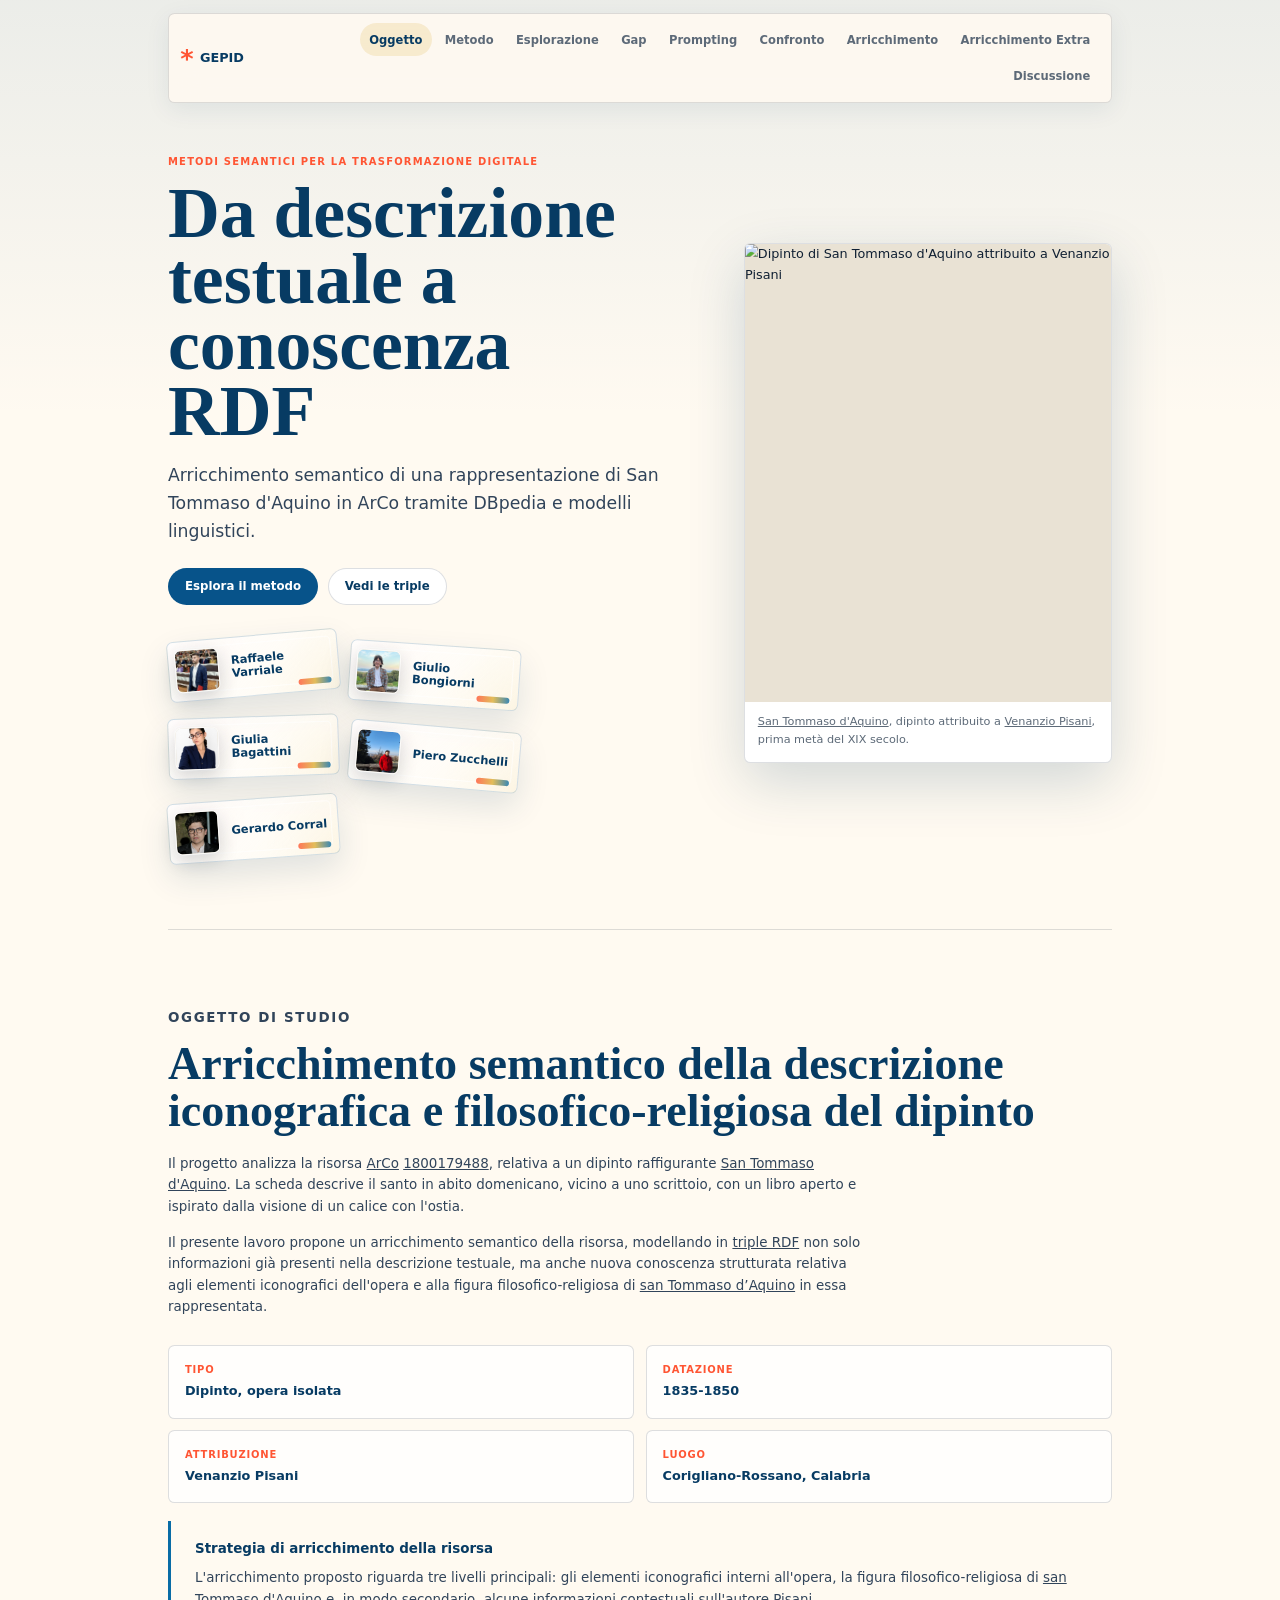
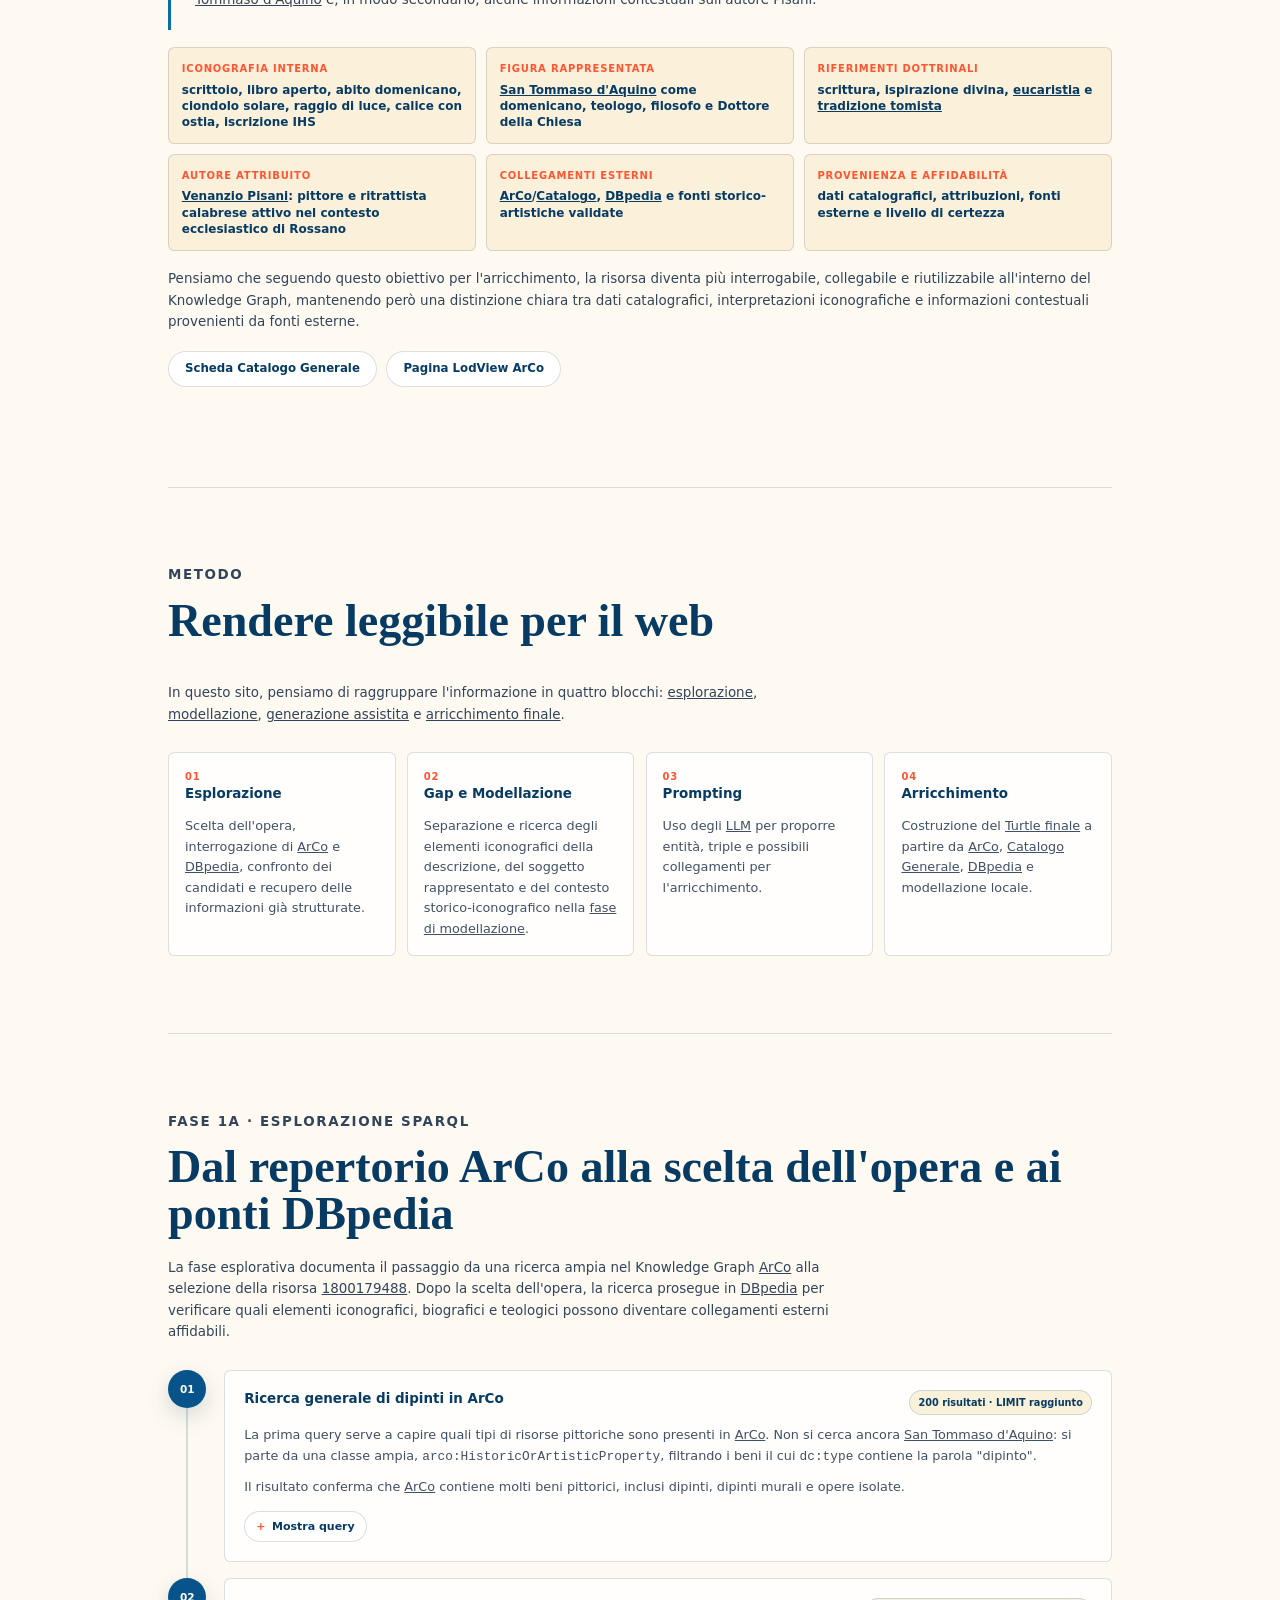
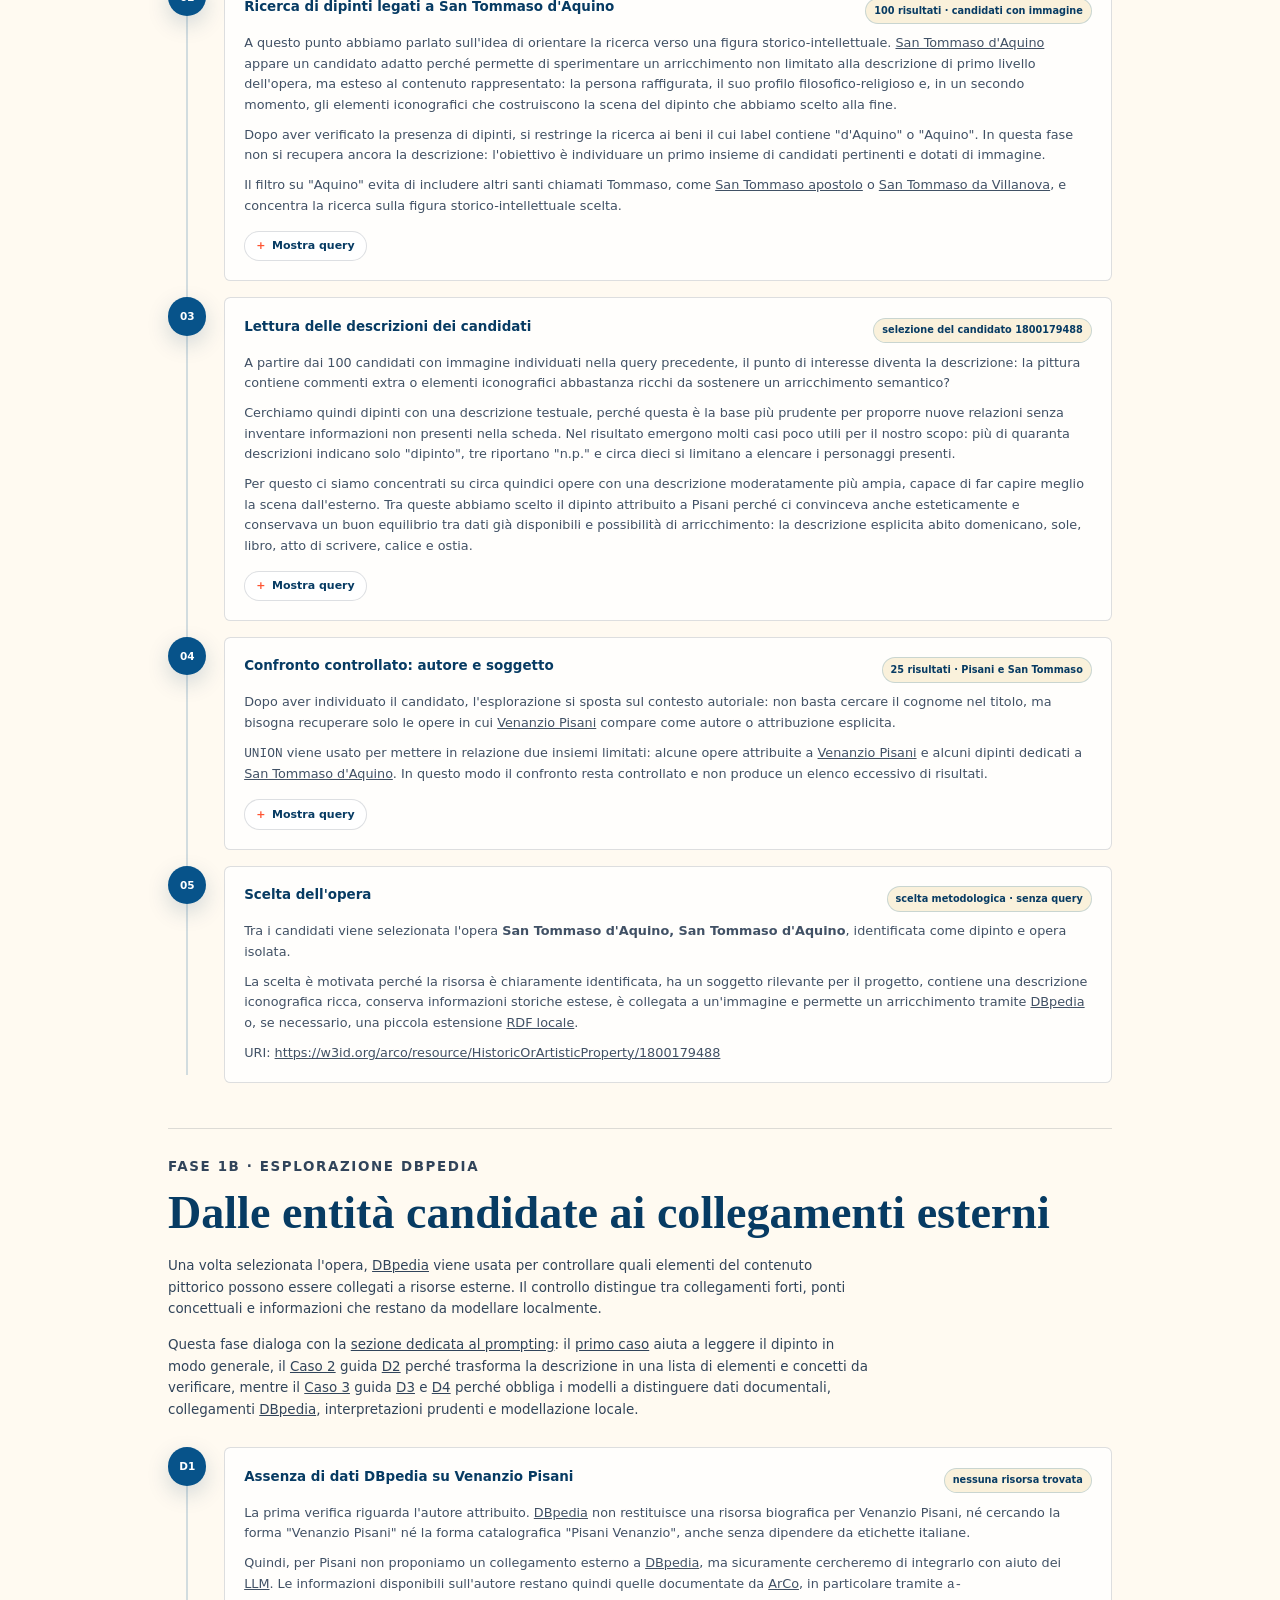
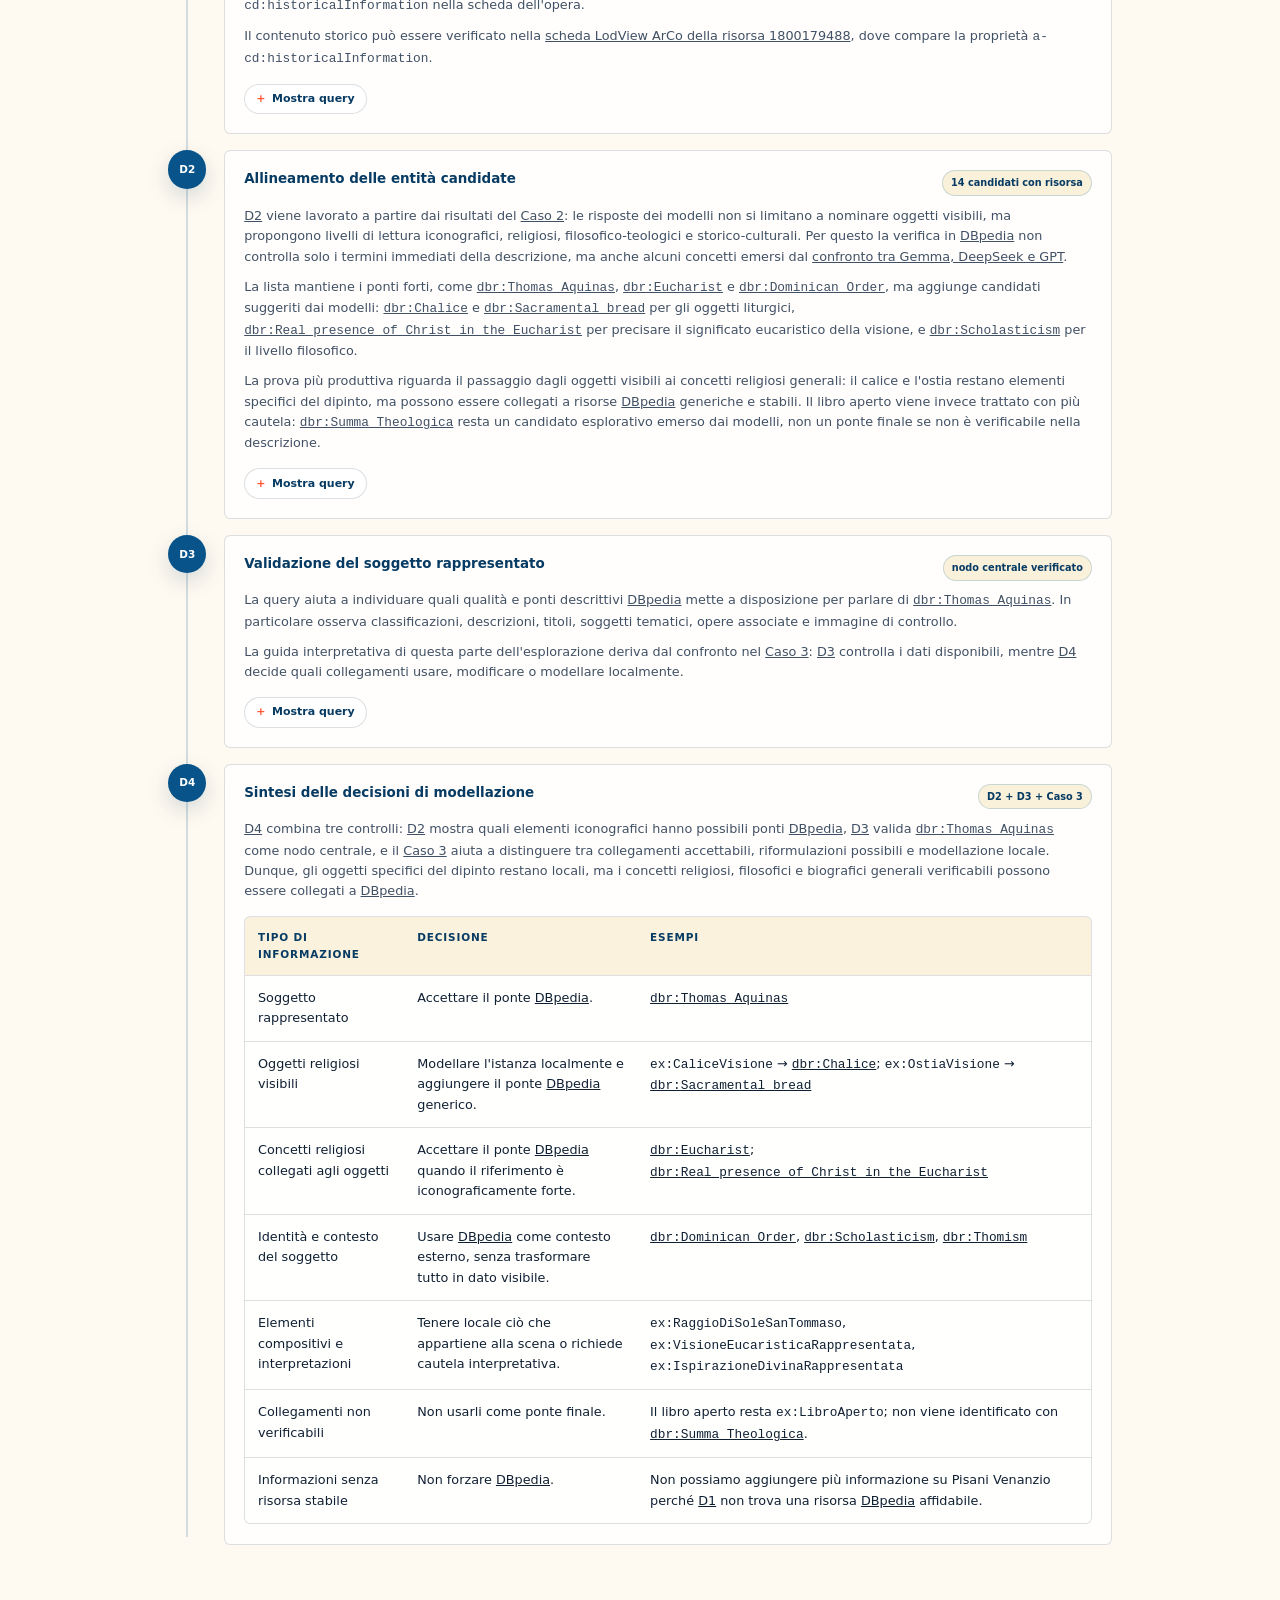
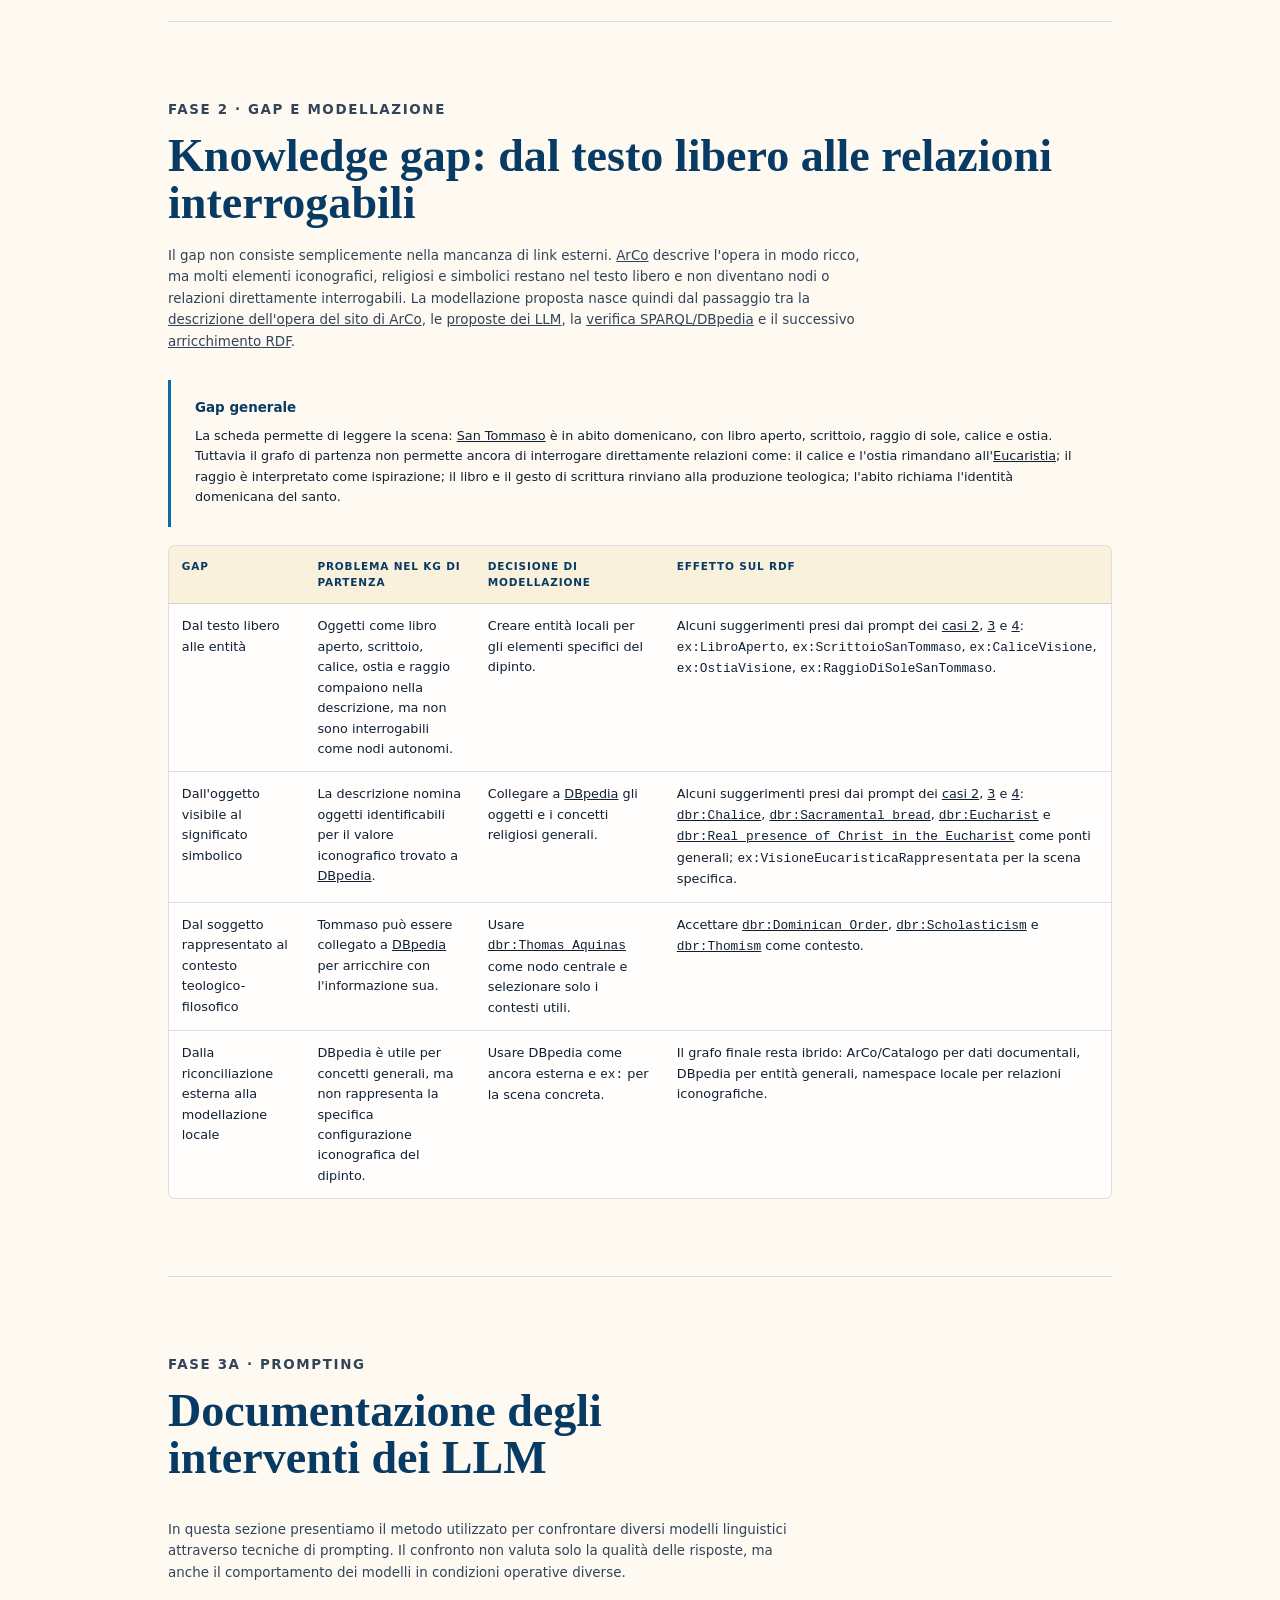
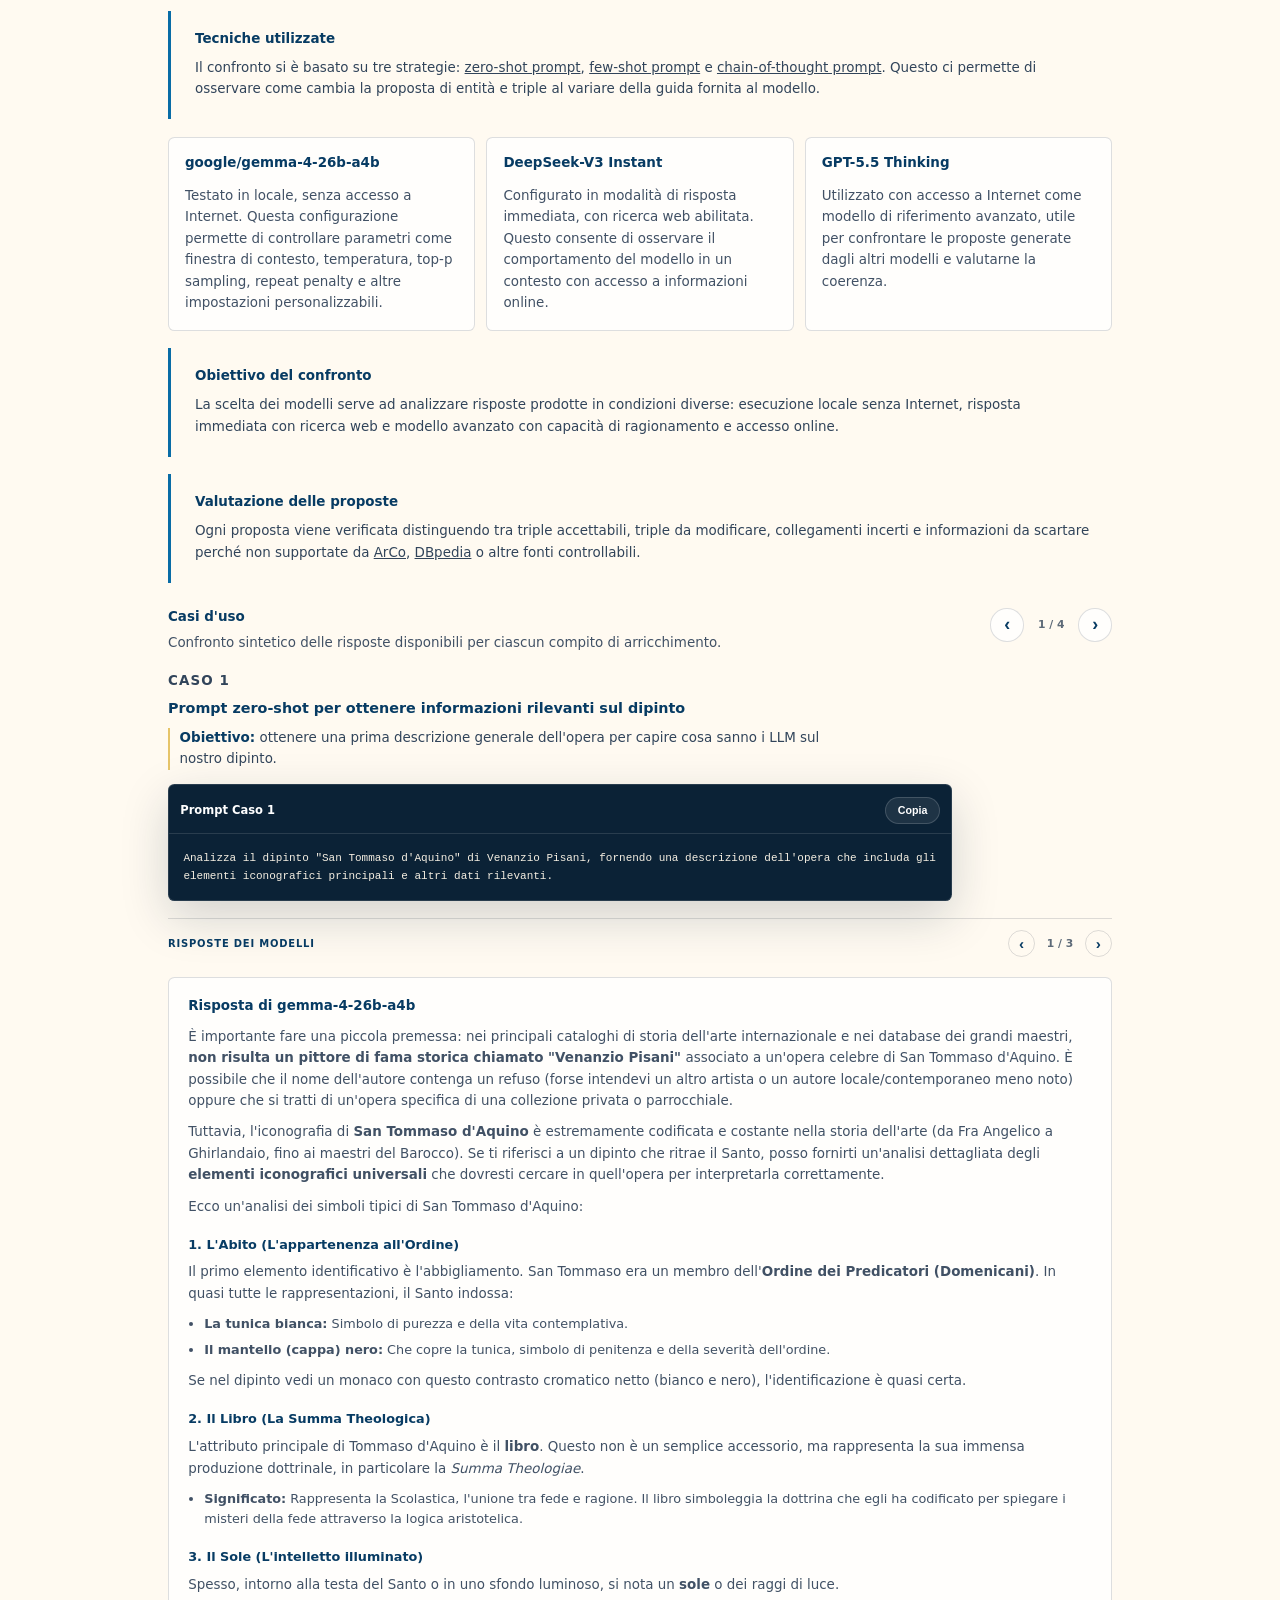
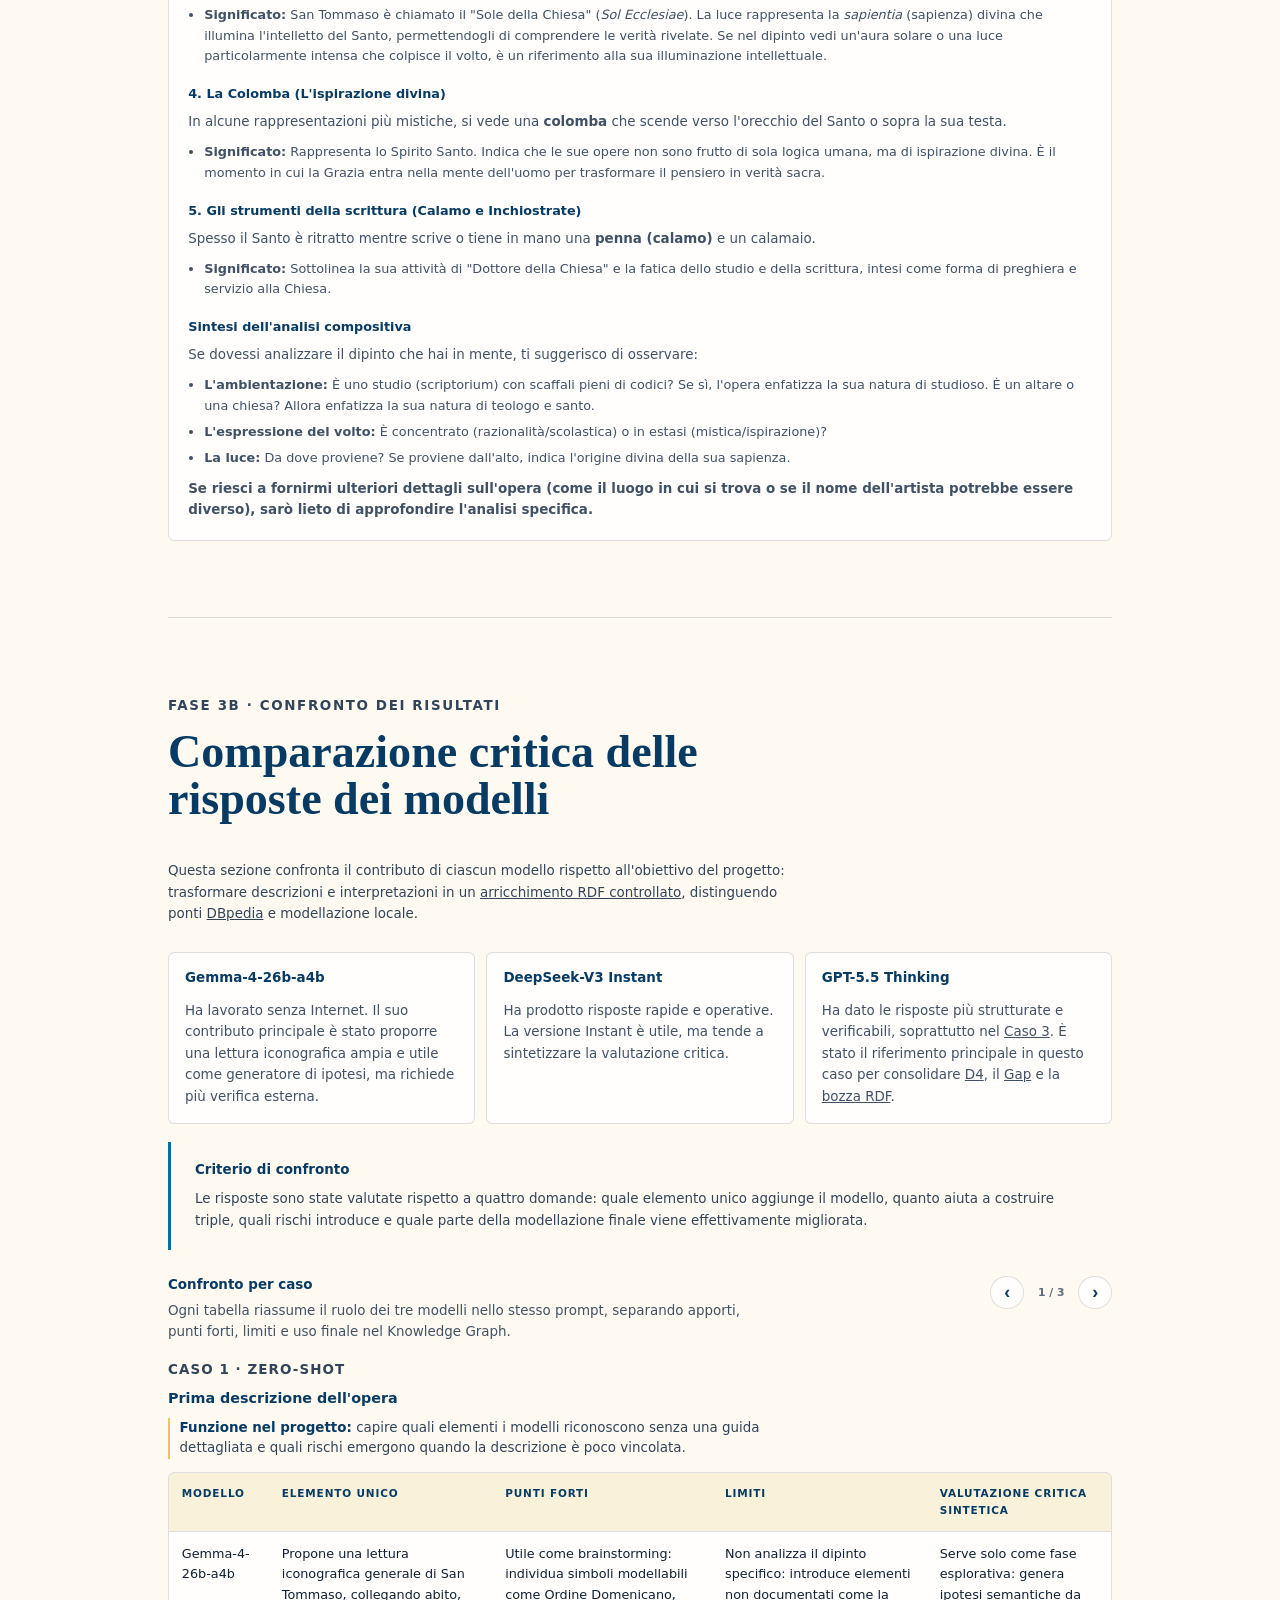
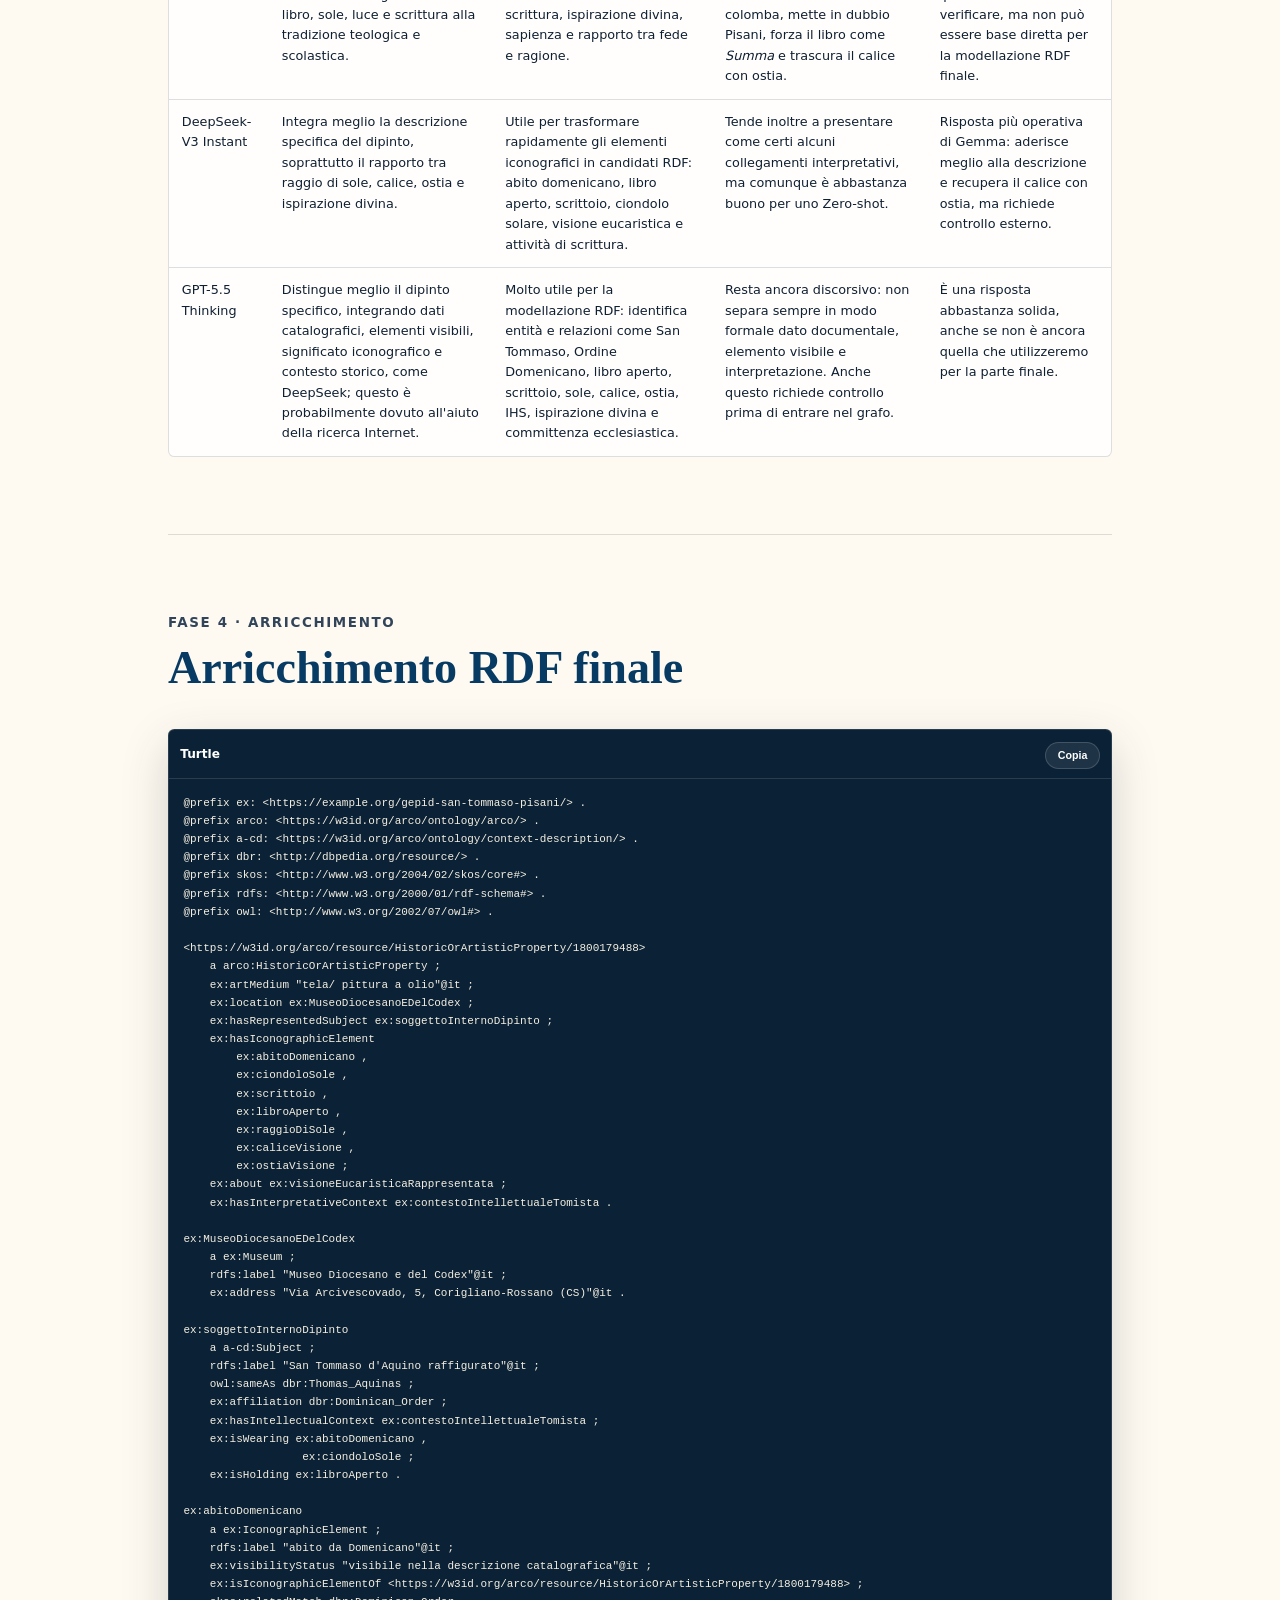
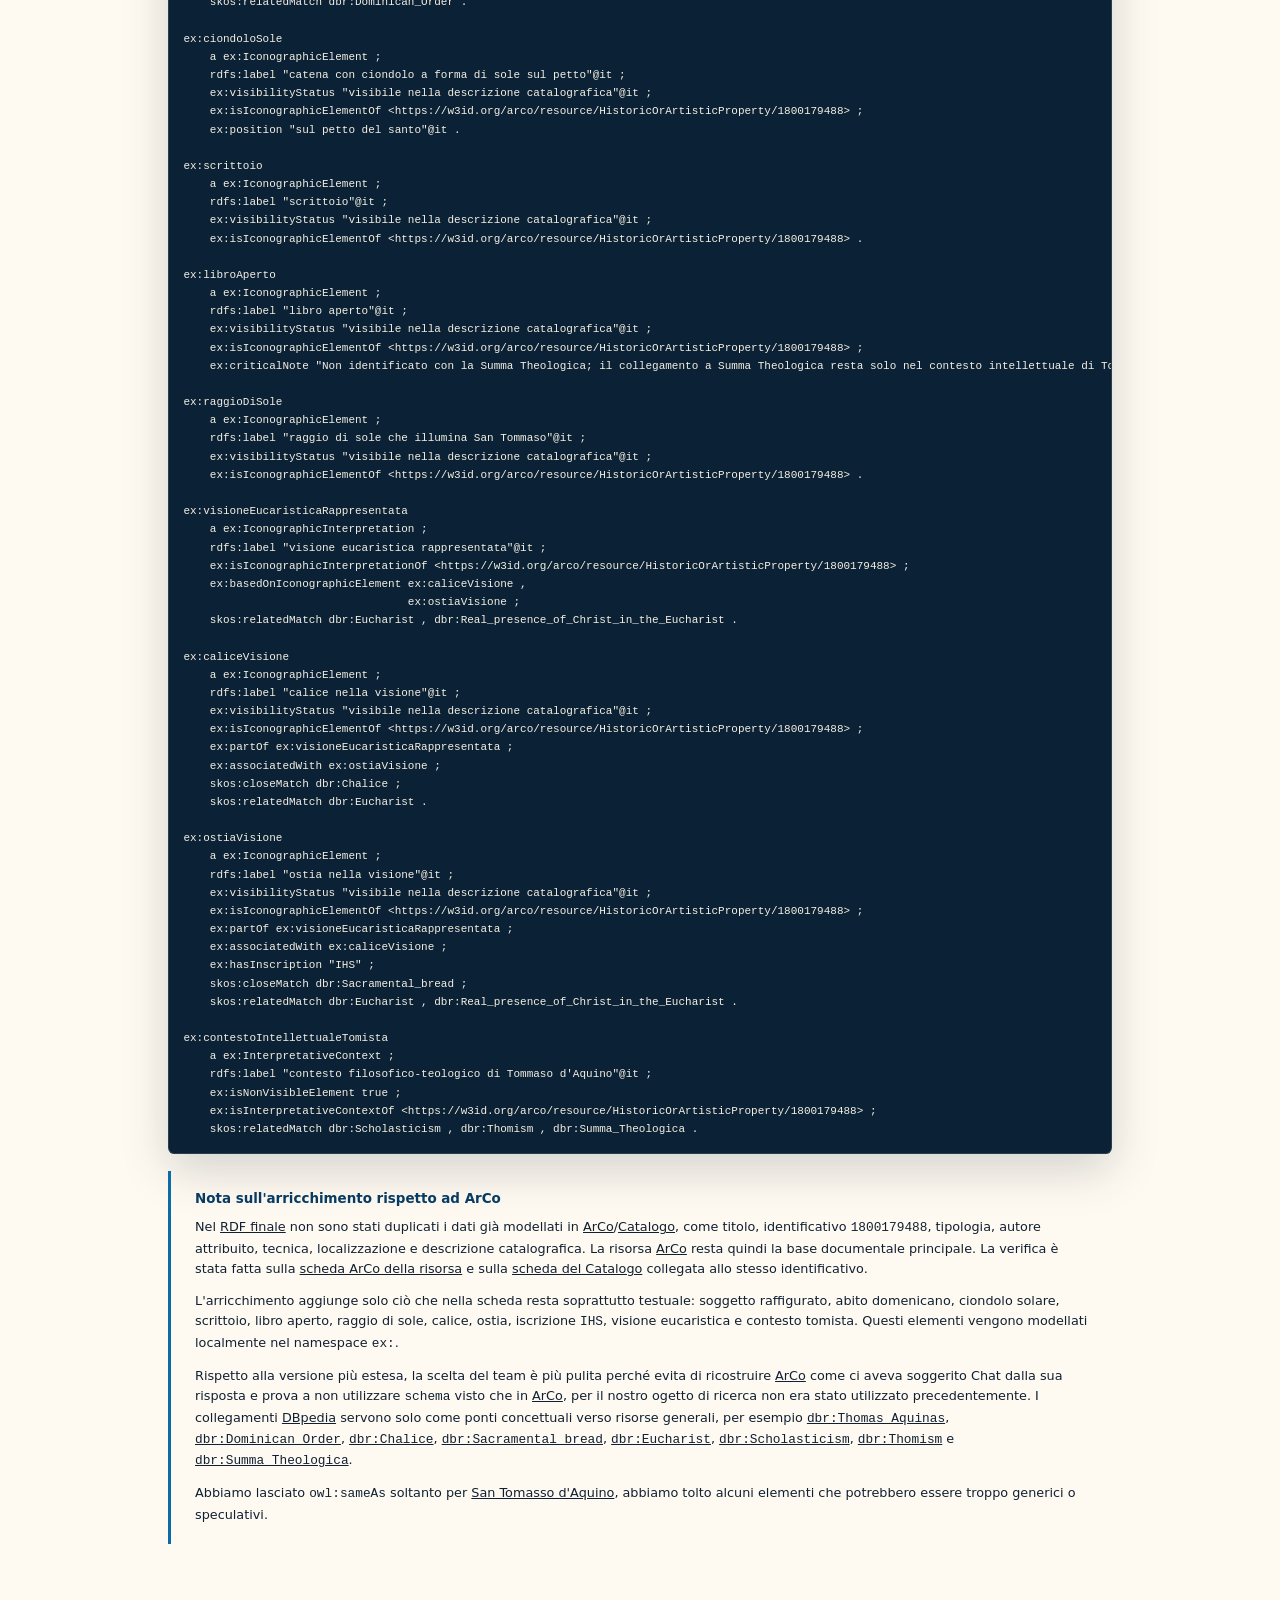
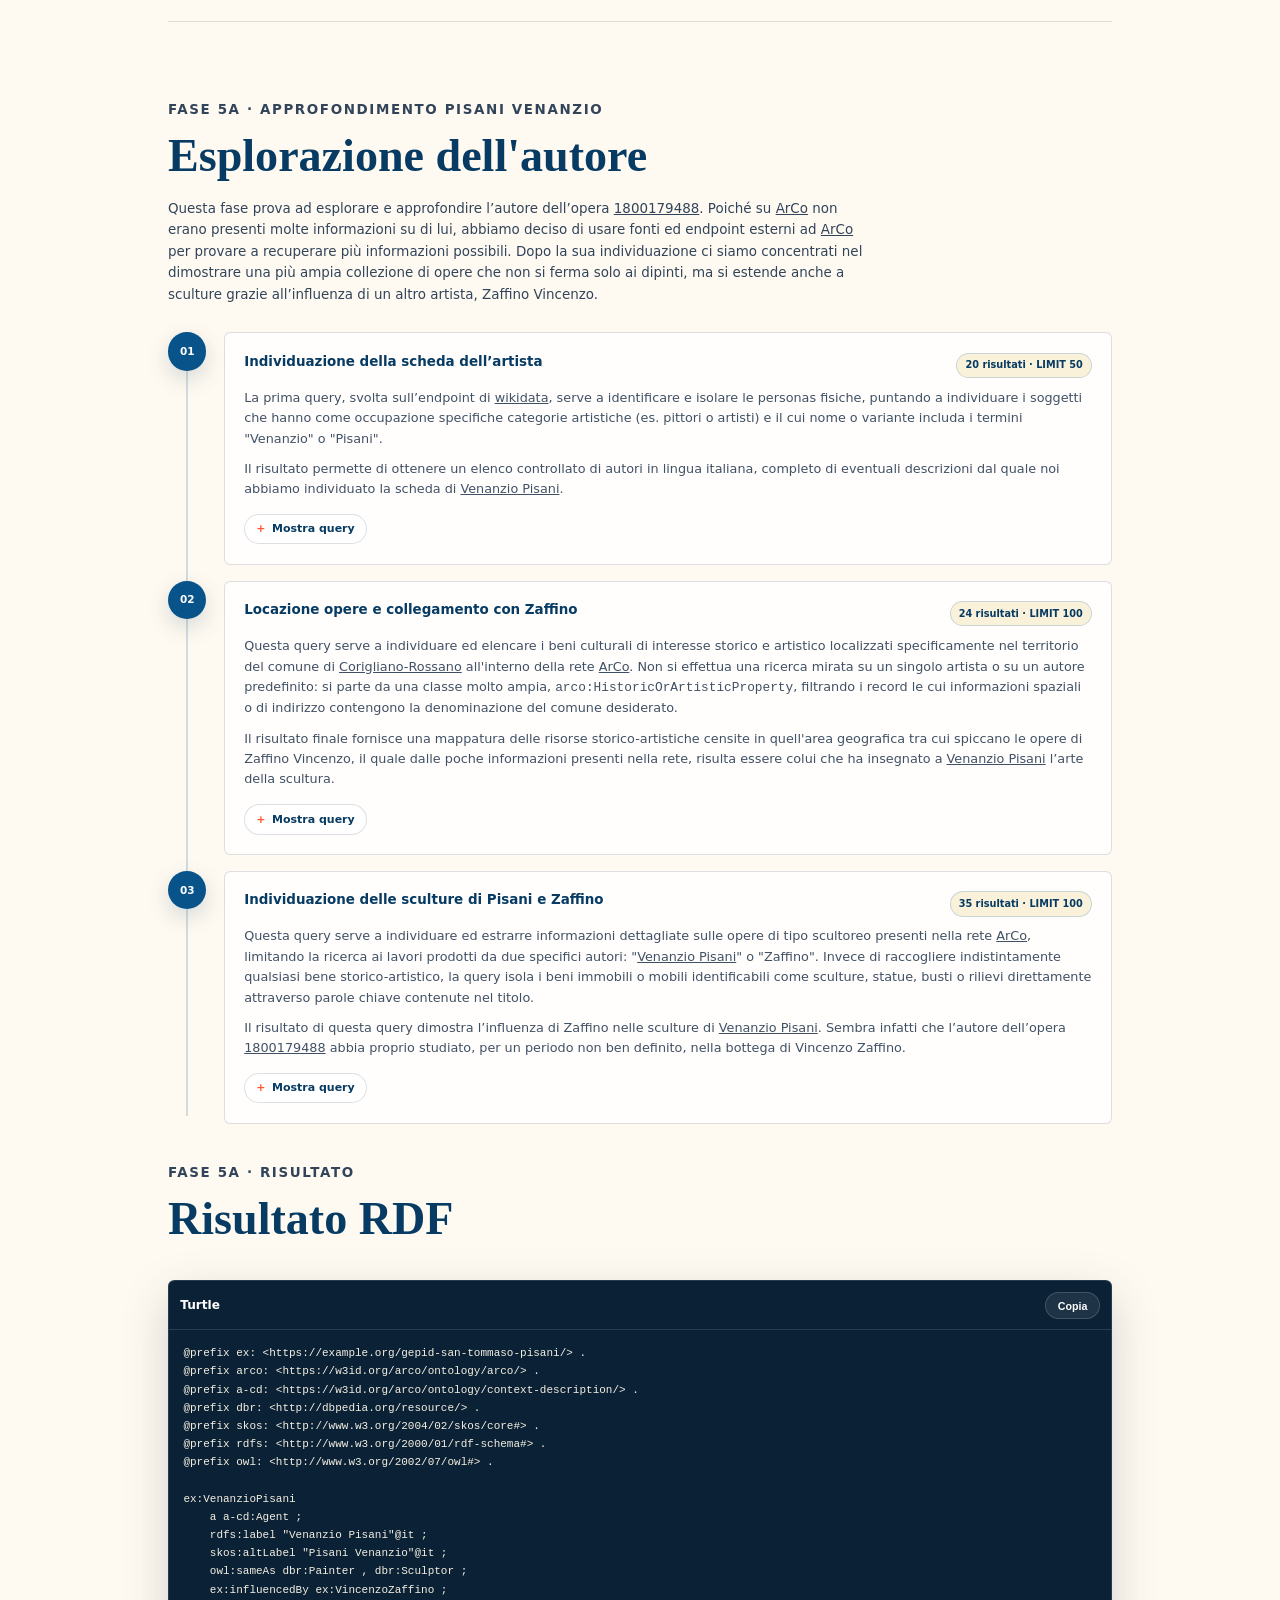
==== commit 40ef1cd5: "Add files via upload" ====
--- a/index.html
+++ b/index.html
@@ -28,6 +28,7 @@
       <a href="#prompting">Prompting</a>
       <a href="#confronto-llm">Confronto</a>
       <a href="#rdf">Arricchimento</a>
+      <a href="#fase-5">Arricchimento Extra</a>
       <a href="#discussione">Discussione</a>
     </nav>
   </header>
@@ -207,7 +208,7 @@
           <div class="step-body">
             <div class="step-head">
               <h3>Ricerca generale di dipinti in ArCo</h3>
-              <span class="result-badge">200 risultati · LIMIT raggiunto</span>
+              <span class="result-badge" id="Q1">200 risultati · LIMIT raggiunto</span>
             </div>
             <p>
               La prima query serve a capire quali tipi di risorse pittoriche sono presenti in <a href="https://w3id.org/arco" target="_blank" rel="noreferrer">ArCo</a>. Non si cerca ancora <a href="https://dbpedia.org/page/Thomas_Aquinas" target="_blank" rel="noreferrer">San Tommaso d'Aquino</a>: si parte da una classe ampia, <code>arco:HistoricOrArtisticProperty</code>, filtrando i beni il cui <code>dc:type</code> contiene la parola "dipinto".
@@ -997,21 +998,37 @@
                   <button class="copy-button" type="button" data-copy="prompt-caso-2-code">Copia</button>
                 </div>
               </div>
-              <pre><code id="prompt-caso-2-code">A partire dalla descrizione di un dipinto, individua gli elementi iconografici, religiosi, filosofici e storico-culturali che potrebbero essere lavorati in un Knowledge Graph per arricchire semanticamente l'opera. Descrizione: "San Tommaso è raffigurato in abito da Domenicano con una catena con ciondolo a forma di sole sul petto; di fianco a uno scrittoio, il santo tiene con la mano sinistra un libro aperto, mentre con la destra sta per scrivere, ispirato da un raggio di sole che lo illumina proveniente dalla visione di un calice con l'ostia." Per ogni elemento, indica: 1. il termine presente nella descrizione; 2. il motivo della rilevanza; 3. il tipo di arricchimento semantico possibile.</code></pre>
+              <pre><code id="prompt-caso-2-code">A partire dalla descrizione di un dipinto, individua gli elementi iconografici, religiosi, filosofici e storico-culturali che potrebbero essere lavorati in un Knowledge Graph per arricchire semanticamente l'opera. Descrizione: "San Tommaso è raffigurato in abito da Domenicano con una catena con ciondolo a forma di sole sul petto; di fianco a uno scrittoio, il santo tiene con la mano sinistra un libro aperto, mentre con la destra sta per scrivere, ispirato da un raggio di sole che lo illumina proveniente dalla visione di un calice con l'ostia." Per ogni elemento, indica: 1. il termine presente nella descrizione; 2. il motivo della rilevanza; 3. il tipo di arricchimento semantico possibile.
+
+La risposta deve seguire uno schema preciso. Dividi gli elementi in base alla loro tipologia e poi per ogni elemento di ogni tipologia assegna un motivo della rilevanza e il tipo di arricchimento. Di seguito ti mostro un esempio:
+
+1) Elementi iconografici:
+- Elemento iconografico 1: Questo elemento è stato scelto per questo motivo. Il suo tipo di arricchimento è il seguente: arricchimento…
+- Elemento iconografico 2: L'elemento è stato scelto per il seguente motivo. Il suo tipo di arricchimento è il seguente: arricchimento...
+
+2) Elementi religiosi: 
+- Elemento religioso 1: Questo elemento religioso è stato scelto per tot motivo. Il suo tipo di arricchimento è il seguente: arricchimento
+.
+.
+.
+
+Se preferisci creare delle tabelle per rendere tutto più chiaro sei libero di farlo.</code></pre>
             </article>
             <div class="model-carousel" data-model-carousel>
               <div class="model-carousel-viewport">
                 <div class="model-carousel-track">
                   <article class="model-card is-active" data-model-index="0">
                 <h3>Risposta di gemma-4-26b-a4b</h3>
-                <p>Per costruire un <strong>Knowledge Graph</strong> efficace che arricchisca semanticamente un'opera d'arte, non bisogna limitarsi a etichettare gli oggetti, ma creare connessioni tra entità, concetti e simboli.</p>
-                <h4>1. Elementi iconografici</h4>
-                <p>Questi elementi servono a identificare il soggetto e i suoi attributi visivi univoci.</p>
+                <p>Per facilitare la comprensione e rendere immediata l'analisi strutturata per un progetto di Knowledge Graph, ho organizzato gli elementi estratti dalla descrizione in quattro categorie tematiche.</p>
+                <p>Ho utilizzato delle <strong>tabelle</strong>, come da te suggerito, poiché permettono di visualizzare la tracciabilità tra il testo originale, la logica di selezione e la destinazione semantica.</p>
+                
+                <h4>1) Elementi Iconografici</h4>
+                <p><em>Questi elementi riguardano ciò che è visibile nell'opera e funge da "ancora" per l'identificazione del soggetto.</em></p>
                 <div class="table-wrap">
                   <table>
                     <thead>
                       <tr>
-                        <th>Termine nella descrizione</th>
+                        <th>Elemento presente nella descrizione</th>
                         <th>Motivo della rilevanza</th>
                         <th>Tipo di arricchimento semantico</th>
                       </tr>
@@ -1019,236 +1036,245 @@
                     <tbody>
                       <tr>
                         <td><strong>Abito da Domenicano</strong></td>
-                        <td>È il principale identificatore visivo che permette l'attribuzione del soggetto all'Ordine dei Predicatori.</td>
-                        <td><strong>Classificazione ontologica:</strong> collegamento alla classe <code>Ordine Religioso</code> -> <code>Ordine dei Predicatori</code>.</td>
+                        <td>È il principale identificatore visivo che permette di attribuire il soggetto all'Ordine dei Predicatori.</td>
+                        <td><strong>Entity Linking:</strong> Collegamento alla classe <code>dbr:Dominican_Order</code>.</td>
                       </tr>
                       <tr>
                         <td><strong>Ciondolo a forma di sole</strong></td>
-                        <td>Rappresenta un attributo specifico che collega il personaggio al suo titolo teologico.</td>
-                        <td><strong>Relazione simbolica:</strong> link tra l'oggetto <code>Gioiello/Accessorio</code> e il concetto astratto <code>Sol Ecclesiae</code>.</td>
+                        <td>Elemento distintivo/attributo personale del Santo che funge da simbolo iconografico unico.</td>
+                        <td><strong>Relazione Simbolica:</strong> Creazione di un attributo <code>ex:hasAttribute</code> &rarr; <code>ex:SunSymbol</code>.</td>
                       </tr>
                       <tr>
                         <td><strong>Libro aperto</strong></td>
-                        <td>Indica la natura dottrinale del santo; non è solo un oggetto, ma il simbolo della <em>Summa</em>.</td>
-                        <td><strong>Entity linking:</strong> collegamento tra l'oggetto <code>Libro</code> e l'opera specifica <code>Summa Theologiae</code>.</td>
-                      </tr>
-                      <tr>
-                        <td><strong>Calice con l'ostia</strong></td>
-                        <td>Elemento iconografico centrale che definisce la fonte della visione e il tema del dipinto.</td>
-                        <td><strong>Relazione di attribuzione:</strong> link tra l'elemento visivo <code>Calice/Ostia</code> e il concetto di <code>Eucaristia</code>.</td>
+                        <td>Rappresenta lo strumento della dottrina e della conoscenza scientifico-teologica.</td>
+                        <td><strong>Classificazione Oggetto:</strong> Collegamento tra l'oggetto fisico e il concetto di <code>dbr:Book</code>.</td>
+                      </tr>
+                      <tr>
+                        <td><strong>Scrittoio</strong></td>
+                        <td>Definisce l'ambiente (setting) in cui si svolge la scena, collocandola in un contesto di studio.</td>
+                        <td><strong>Relazione Spaziale:</strong> Definizione del contesto ambientale (<code>ex:hasSetting</code>).</td>
+                      </tr>
+                      <tr>
+                        <td><strong>Gesto della scrittura</strong></td>
+                        <td>L'azione fisica del Santo che trasforma l'ispirazione in opera scritta.</td>
+                        <td><strong>Modellazione Azione:</strong> Collegamento tra soggetto e processo di <code>ex:WritingAction</code>.</td>
+                      </tr>
+                      <tr>
+                        <td><strong>Raggio di sole</strong></td>
+                        <td>Elemento compositivo che funge da vettore visivo per la luce/divinità.</td>
+                        <td><strong>Elemento Compositivo:</strong> Relazione di illuminazione (<code>ex:isIlluminatedBy</code>).</td>
                       </tr>
                     </tbody>
                   </table>
                 </div>
-                <h4>2. Elementi religiosi</h4>
-                <p>Questi elementi collegano l'opera alla dottrina e al dogma cattolico.</p>
+
+                <h4>2) Elementi Religiosi</h4>
+                <p><em>Questi elementi rappresentano il contenuto dottrinale e il significato sacro dell'opera.</em></p>
                 <div class="table-wrap">
                   <table>
                     <thead>
                       <tr>
-                        <th>Termine nella descrizione</th>
+                        <th>Elemento presente nella descrizione</th>
                         <th>Motivo della rilevanza</th>
                         <th>Tipo di arricchimento semantico</th>
                       </tr>
                     </thead>
                     <tbody>
                       <tr>
-                        <td><strong>Visione del calice</strong></td>
-                        <td>Definisce la dimensione soprannaturale dell'opera; l'evento non è solo fisico ma mistico.</td>
-                        <td><strong>Evento/relazione:</strong> creazione di un nodo <code>Evento Mistico</code> che connette il soggetto, San Tommaso, all'oggetto, il calice.</td>
-                      </tr>
-                      <tr>
-                        <td><strong>Ostia / Calice</strong></td>
-                        <td>Rappresentano il nucleo del sacramento della transustanziazione, pilastro della teologia tomista.</td>
-                        <td><strong>Espansione concettuale:</strong> collegamento ai nodi <code>Sacramento</code>, <code>Eucaristia</code> e <code>Dogma della Presenza Reale</code>.</td>
-                      </tr>
-                      <tr>
-                        <td><strong>Raggio di sole / luce</strong></td>
-                        <td>Rappresenta la grazia divina che agisce sulla mente umana.</td>
-                        <td><strong>Relazione causale/metaforica:</strong> link tra l'entità fisica <code>Luce</code> e il concetto teologico di <code>Grazia Divina</code>.</td>
+                        <td><strong>Calice con l'ostia</strong></td>
+                        <td>Rappresenta il nucleo del mistero eucaristico e la presenza reale.</td>
+                        <td><strong>Concetto Teologico:</strong> Collegamento al concetto universale di <code>dbr:Eucharist</code>.</td>
+                      </tr>
+                      <tr>
+                        <td><strong>Visione (del calice)</strong></td>
+                        <td>Indica un evento soprannaturale che trascende la realtà materiale della scena.</td>
+                        <td><strong>Modellazione Evento:</strong> Creazione di un nodo <code>ex:MysticVision</code> (evento).</td>
+                      </tr>
+                      <tr>
+                        <td><strong>Ispirazione</strong></td>
+                        <td>Rappresenta l'influenza della Grazia divina sull'intelletto umano.</td>
+                        <td><strong>Relazione Causale:</strong> Collegamento tra la sorgente luminosa e l'azione del Santo.</td>
                       </tr>
                     </tbody>
                   </table>
                 </div>
-                <h4>3. Elementi filosofici</h4>
-                <p>Questi elementi collegano l'opera alla storia del pensiero e alla metodologia intellettuale.</p>
+
+                <h4>3) Elementi Filosofici</h4>
+                <p><em>Questi elementi collegano l'opera alla storia del pensiero e alle metodologie intellettuali.</em></p>
                 <div class="table-wrap">
                   <table>
                     <thead>
                       <tr>
-                        <th>Termine nella descrizione</th>
+                        <th>Elemento presente nella descrizione</th>
                         <th>Motivo della rilevanza</th>
                         <th>Tipo di arricchimento semantico</th>
                       </tr>
                     </thead>
                     <tbody>
                       <tr>
-                        <td><strong>Ispirato da un raggio</strong></td>
-                        <td>Rappresenta il concetto di illuminazione, cioè l'integrazione tra ragione e rivelazione.</td>
-                        <td><strong>Relazione epistemologica:</strong> collegamento tra <code>Processo Cognitivo</code> e <code>Ispirazione Divina</code>.</td>
-                      </tr>
-                      <tr>
-                        <td><strong>Sta per scrivere</strong></td>
-                        <td>Simboleggia l'atto della scolastica: la traduzione del dogma in testo logico-deduttivo.</td>
-                        <td><strong>Azione/funzione:</strong> link tra l'azione <code>Scrivere</code> e il processo di <code>Codificazione Dottrinale</code>.</td>
+                        <td><strong>Libro + Scrittura</strong></td>
+                        <td>Simboleggiano il metodo Scolastico: la codificazione del dogma attraverso la logica.</td>
+                        <td><strong>Contesto Intellettuale:</strong> Collegamento a <code>dbr:Scholasticism</code>.</td>
+                      </tr>
+                      <tr>
+                        <td><strong>Luce/Sole &rarr; Scrittura</strong></td>
+                        <td>Richiama la teoria dell'illuminazione divina (la verità che illumina la ragione).</td>
+                        <td><strong>Concetto Epistemologico:</strong> Collegamento alla dottrina della <code>ex:DivineIllumination</code>.</td>
                       </tr>
                     </tbody>
                   </table>
                 </div>
-                <h4>4. Elementi storico-culturali</h4>
-                <p>Questi elementi inseriscono l'opera nel contesto della storia sociale e dell'arte.</p>
+
+                <h4>4) Elementi Storico-Culturali</h4>
+                <p><em>Questi elementi inseriscono l'opera nel grande flusso della storia umana e delle istituzioni.</em></p>
                 <div class="table-wrap">
                   <table>
                     <thead>
                       <tr>
-                        <th>Termine nella descrizione</th>
+                        <th>Elemento presente nella descrizione</th>
                         <th>Motivo della rilevanza</th>
                         <th>Tipo di arricchimento semantico</th>
                       </tr>
                     </thead>
                     <tbody>
                       <tr>
-                        <td><strong>Scrittoio</strong></td>
-                        <td>Inserisce l'opera in un contesto di studio monastico e cultura medievale o rinascimentale.</td>
-                        <td><strong>Contesto ambientale:</strong> collegamento all'ambiente <code>Scriptorium</code> o <code>Studio Monastico</code>.</td>
-                      </tr>
-                      <tr>
-                        <td><strong>San Tommaso</strong></td>
-                        <td>È il perno storico attorno a cui ruotano tutte le altre entità del grafo.</td>
-                        <td><strong>Identificazione biografica:</strong> collegamento a <code>Wikidata</code> o <code>DBpedia</code> con metadati su date, luoghi e opere correlate.</td>
+                        <td><strong>San Tommaso d’Aquino</strong></td>
+                        <td>È il fulcro storico e biografico attorno a cui ruota l'intera entità del grafo.</td>
+                        <td><strong>Identificazione Biografica:</strong> Riconciliazione con <code>dbr:Thomas_Aquinas</code>.</td>
+                      </tr>
+                      <tr>
+                        <td><strong>Ordine Domenicano</strong></td>
+                        <td>L'istituzione storica che ha influenzato la cultura e l'arte europea.</td>
+                        <td><strong>Entità Istituzionale:</strong> Collegamento alla storia dell'ordine (<code>dbr:Dominican_Order</code>).</td>
                       </tr>
                     </tbody>
                   </table>
                 </div>
-                <p>Per rendere il grafo più espressivo, l'architettura dovrebbe permettere query su dipinti in cui un elemento luminoso funge da causa di un'azione intellettuale, oppure su opere che presentano l'attributo del sole collegato a figure dell'Ordine Domenicano.</p>
-                <p>In questo modo, il Knowledge Graph non è solo un database di immagini, ma una rete di significati interconnessi tra <strong>arte, teologia e storia</strong>.</p>
               </article>
                   <article class="model-card" data-model-index="1">
                 <h3>Risposta di DeepSeek-V3 Instant</h3>
-                <p>Ecco l'analisi degli elementi presenti nella descrizione del dipinto, con le relative proposte di arricchimento semantico per un Knowledge Graph.</p>
+                <p>Ecco la suddivisione degli elementi presenti nella descrizione, secondo lo schema richiesto.</p>
+
+                <h4>1) Elementi iconografici</h4>
                 <div class="table-wrap">
                   <table>
                     <thead>
                       <tr>
-                        <th>Elemento</th>
-                        <th>Rilevanza</th>
-                        <th>Arricchimento semantico</th>
+                        <th>Elemento iconografico</th>
+                        <th>Motivo della rilevanza</th>
+                        <th>Tipo di arricchimento semantico</th>
                       </tr>
                     </thead>
                     <tbody>
                       <tr>
-                        <td><strong>Abito da Domenicano</strong><br><span>saio bianco e scapolare nero, tipico dell'Ordine dei Frati Predicatori</span></td>
-                        <td>Identifica l'appartenenza di san Tommaso all'Ordine domenicano, fondato da Domenico di Guzman. L'abito è un segno di identità religiosa e di povertà evangelica.</td>
-                        <td>Collegamento all'entità Ordine dei Frati Predicatori; relazione <code>appartiene_a_ordine</code> con proprietà temporale; link alla Regola di sant'Agostino.</td>
+                        <td><strong>Abito domenicano</strong></td>
+                        <td>Identifica l’ordine religioso di appartenenza del santo e fornisce coordinate storico-artistiche e di contesto iconografico</td>
+                        <td>Connessione a entità come Ordine dei Predicatori, Domenicani, abito religioso, cappa, cintura di cuoio</td>
                       </tr>
                       <tr>
                         <td><strong>Catena con ciondolo a forma di sole</strong></td>
-                        <td>Il sole è attributo iconografico di san Tommaso d'Aquino, associato alla luce della verità divina che illumina l'intelletto; può anche riferirsi al Cristo-Sole di giustizia.</td>
-                        <td>Connessione con <code>Lux Veritatis</code> e Cristo luce del mondo; proprietà <code>ha_attributo_simbolico</code>; legame con Tommaso d'Aquino e la <em>Summa Theologiae</em> come raggio di verità.</td>
-                      </tr>
-                      <tr>
-                        <td><strong>Scrittoio</strong></td>
-                        <td>Colloca Tommaso nella funzione di dottore e scrittore teologico, richiamando l'ambiente dello <em>studium</em> medievale.</td>
-                        <td>Entità concettuali come <code>scriptorium domenicano</code> e <code>studium generale</code>; relazione <code>luogo_di_attivita</code>; collegamento alle pratiche culturali del XIII secolo.</td>
-                      </tr>
-                      <tr>
-                        <td><strong>Libro aperto</strong><br><span>tenuto con la mano sinistra</span></td>
-                        <td>Può rappresentare la Sacra Scrittura, un'opera di Tommaso o dei Padri della Chiesa; indica la tradizione teologica come base del pensiero tomista.</td>
-                        <td>Identificazione possibile con Bibbia, <em>Sentenze</em> di Pietro Lombardo o <em>De Veritate</em>; relazione <code>fonte_di_ispirazione</code> o <code>testo_di_riferimento</code>; proprietà <code>oggetto_epistemico</code>.</td>
+                        <td>Simbolo personale o devozionale, potrebbe rimandare a una specifica iconografia di San Tommaso d’Aquino (es. “Dottore Angelico” legato alla luce solare come metafora della verità divina)</td>
+                        <td>Collegamento a attributo iconografico, sole come simbolo di Cristo o verità rivelata, possibile riferimento a Tommaso d’Aquino e alla sua dottrina della luce intellettuale</td>
+                      </tr>
+                      <tr>
+                        <td><strong>Scrittoio e libro aperto (mano sinistra)</strong></td>
+                        <td>Rimanda all’attività intellettuale e teologica del santo, alla scrittura come opera dottrinale</td>
+                        <td>Arricchimento con scriptorium, libro aperto, manoscritto, Summa Theologiae (se identificabile)</td>
                       </tr>
                       <tr>
                         <td><strong>Mano destra che sta per scrivere</strong></td>
-                        <td>Azione incompiuta, in attesa dell'ispirazione divina. La destra simboleggia attività intellettuale attuativa e autorità dottrinale.</td>
-                        <td>Simbolismo teologico della destra come <em>potentia Dei</em>; relazione con <code>atto_di_scrittura_teologica</code>; legame con <code>ispirazione divina</code> come causa finale dell'azione.</td>
-                      </tr>
-                      <tr>
-                        <td><strong>Raggio di sole che lo illumina</strong></td>
-                        <td>Luce come metafora neoplatonica e tomista dell'intellezione divina che illumina l'intelletto agente, con richiami ad Agostino e allo pseudo-Dionigi.</td>
-                        <td>Concetto filosofico di <code>intelletto agente</code>; collegamento ontologico tra raggio, grazia efficace e rivelazione; nodo epistemico <code>illuminazione divina</code> con proprietà <code>causa_della_conoscenza</code>.</td>
-                      </tr>
-                      <tr>
-                        <td><strong>Visione di un calice con l'ostia</strong></td>
-                        <td>Rimanda a un evento agiografico in cui Tommaso avrebbe avuto una visione del Cristo eucaristico che conferma la verità delle sue opere. L'Eucaristia è centrale nella teologia tomista.</td>
-                        <td>Evento miracoloso di tipo <code>visione mistica</code>; entità eucaristiche come calice, ostia consacrata e Cristo reale; relazione <code>la_visione_motiva_la_scrittura</code>.</td>
+                        <td>Gesto che enfatizza l’atto creativo interrotto o ispirato dall’alto, sottolinea la ricezione passiva della rivelazione</td>
+                        <td>Connessione a gestualità iconografica, mano destra come simbolo di azione razionale, atto della scrittura ispirata</td>
                       </tr>
                     </tbody>
                   </table>
                 </div>
-                <h4>Riepilogo delle classi e relazioni possibili per il KG</h4>
+
+                <h4>2) Elementi religiosi</h4>
                 <div class="table-wrap">
                   <table>
                     <thead>
                       <tr>
-                        <th>Classe / Entità</th>
-                        <th>Relazione</th>
-                        <th>Entità correlata</th>
+                        <th>Elemento religioso</th>
+                        <th>Motivo della rilevanza</th>
+                        <th>Tipo di arricchimento semantico</th>
                       </tr>
                     </thead>
                     <tbody>
                       <tr>
-                        <td>San Tommaso</td>
-                        <td><code>indossa_abito</code></td>
-                        <td>Abito domenicano</td>
-                      </tr>
-                      <tr>
-                        <td>San Tommaso</td>
-                        <td><code>possiede_attributo</code></td>
-                        <td>Sole, ciondolo</td>
-                      </tr>
-                      <tr>
-                        <td>San Tommaso</td>
-                        <td><code>ha_strumento_di_scrittura</code></td>
-                        <td>Scrittoio</td>
-                      </tr>
-                      <tr>
-                        <td>San Tommaso</td>
-                        <td><code>tiene_con_mano_sinistra</code></td>
-                        <td>Libro aperto</td>
-                      </tr>
-                      <tr>
-                        <td>San Tommaso</td>
-                        <td><code>compie_azione</code></td>
-                        <td>Scrivere con mano destra</td>
-                      </tr>
-                      <tr>
-                        <td>Raggio di sole</td>
-                        <td><code>ha_fonte</code></td>
-                        <td>Sole</td>
-                      </tr>
-                      <tr>
-                        <td>Raggio</td>
-                        <td><code>provoca</code></td>
-                        <td>Ispirazione divina</td>
-                      </tr>
-                      <tr>
-                        <td>Ispirazione divina</td>
-                        <td><code>ha_causa</code></td>
-                        <td>Visione eucaristica</td>
-                      </tr>
-                      <tr>
-                        <td>Visione eucaristica</td>
-                        <td><code>include_oggetti</code></td>
-                        <td>Calice, Ostia</td>
-                      </tr>
-                      <tr>
-                        <td>Visione</td>
-                        <td><code>e_tipo</code></td>
-                        <td>Esperienza mistica</td>
-                      </tr>
-                      <tr>
-                        <td>Tommaso d'Aquino</td>
-                        <td><code>e_soggetto_di</code></td>
-                        <td>Visione</td>
-                      </tr>
-                      <tr>
-                        <td>Tommaso d'Aquino</td>
-                        <td><code>autore_di</code></td>
-                        <td>Opera teologica</td>
-                      </tr>
-                      <tr>
-                        <td>Opera teologica</td>
-                        <td><code>tratta_tema</code></td>
-                        <td>Eucaristia</td>
+                        <td><strong>Raggio di sole che illumina il santo</strong></td>
+                        <td>Nella teologia cristiana, la luce è metafora della grazia divina e dell’illuminazione intellettuale; per Tommaso d’Aquino è centrale il rapporto tra fede e ragione</td>
+                        <td>Arricchimento con grazia divina, illuminazione intellettuale, luce come simbolo di Dio, analogia entis</td>
+                      </tr>
+                      <tr>
+                        <td><strong>Calice con l’ostia</strong></td>
+                        <td>Riferimento diretto all’Eucaristia, centrale nella fede cattolica; Tommaso d’Aquino compose inni eucaristici (es. Pange lingua, Tantum ergo)</td>
+                        <td>Connessione a Sacramento dell’Eucaristia, Calice, Ostia consacrata, Transustanziazione, liturgia cattolica</td>
+                      </tr>
+                      <tr>
+                        <td><strong>Visione (calice con ostia come fonte del raggio)</strong></td>
+                        <td>Sottolinea l’origine soprannaturale dell’ispirazione; tradizionalmente associato a un episodio della vita del santo: durante l’estasi eucaristica, Tommaso smette di scrivere la Summa</td>
+                        <td>Arricchimento con estasi mistica, teofania, rivelazione diretta, agiografia di Tommaso d’Aquino</td>
+                      </tr>
+                    </tbody>
+                  </table>
+                </div>
+
+                <h4>3) Elementi filosofici</h4>
+                <div class="table-wrap">
+                  <table>
+                    <thead>
+                      <tr>
+                        <th>Elemento filosofico</th>
+                        <th>Motivo della rilevanza</th>
+                        <th>Tipo di arricchimento semantico</th>
+                      </tr>
+                    </thead>
+                    <tbody>
+                      <tr>
+                        <td><strong>Ispirazione da un raggio di sole</strong></td>
+                        <td>Nella filosofia tomista, la luce intellettuale deriva da Dio; il raggio può rappresentare l’intelletto agente che illumina le immagini sensibili per produrre conoscenza</td>
+                        <td>Collegamento a intelletto agente, teoria della conoscenza tomista, illuminazione divina, Aristotele interpretato da Tommaso</td>
+                      </tr>
+                      <tr>
+                        <td><strong>Atto dello scrivere interrotto / in divenire</strong></td>
+                        <td>Simboleggia il limite della ragione umana di fronte al mistero eucaristico; richiama la rinuncia di Tommaso a completare l’opera dopo la visione mistica</td>
+                        <td>Arricchimento con limiti della ragione teologica, mistero eucaristico, contemplazione superiore alla scrittura</td>
+                      </tr>
+                      <tr>
+                        <td><strong>Sole e calice con ostia in rapporto visivo</strong></td>
+                        <td>Unione di simbolo cosmico-naturale (sole) e simbolo liturgico (calice-ostia) come metafora dell’analogia fra piano naturale e soprannaturale</td>
+                        <td>Connessione a analogia entis, trascendentali (verità, luce, essere), teologia naturale e rivelata</td>
+                      </tr>
+                    </tbody>
+                  </table>
+                </div>
+
+                <h4>4) Elementi storico-culturali</h4>
+                <div class="table-wrap">
+                  <table>
+                    <thead>
+                      <tr>
+                        <th>Elemento storico-culturale</th>
+                        <th>Motivo della rilevanza</th>
+                        <th>Tipo di arricchimento semantico</th>
+                      </tr>
+                    </thead>
+                    <tbody>
+                      <tr>
+                        <td><strong>Abito domenicano e scrittoio</strong></td>
+                        <td>Colloca il santo nel contesto degli studia degli ordini mendicanti nel XIII secolo, legati alle università medievali (es. Parigi, Colonia, Napoli)</td>
+                        <td>Arricchimento con università medievale, studium generale domenicano, Alberto Magno, rapporto fede-ragione nel Medioevo</td>
+                      </tr>
+                      <tr>
+                        <td><strong>Raggio di sole e calice con ostia</strong></td>
+                        <td>Ricorda il dibattito teologico del XIII secolo sull’Eucaristia e la definizione della transustanziazione; Tommaso fu autore dell’Officium Corpus Christi</td>
+                        <td>Collegamento a Concilio Lateranense IV (1215), festa del Corpus Domini, devozione eucaristica medievale, iconografia della “Messa di San Gregorio” per analogia</td>
+                      </tr>
+                      <tr>
+                        <td><strong>Iconografia della scrittura ispirata</strong></td>
+                        <td>Modello culturale dell’autore sacro (evangelisti, dottori della Chiesa) come strumento della parola divina; tipico dell’arte gotica e primo Rinascimento</td>
+                        <td>Arricchimento con rappresentazione dell’ispirazione divina, scriptoria monastici, autorappresentazione dell’intellettuale religioso</td>
                       </tr>
                     </tbody>
                   </table>
@@ -3186,6 +3212,486 @@
       </article>
     </section>
 
+    <section class="section" id="fase-5">
+      <div class="section-intro">
+        <p class="eyebrow">Fase 5A · Approfondimento Pisani Venanzio</p>
+        <h2>Esplorazione dell'autore</h2>
+        <p>
+          Questa fase prova ad esplorare e approfondire l’autore dell’opera <a href="https://dati.cultura.gov.it/lodview-arco/resource/HistoricOrArtisticProperty/1800179488.html">1800179488</a>. Poiché su <a href="https://dati.cultura.gov.it/arco-rete-ontologie">ArCo</a> non erano presenti molte informazioni su di lui, abbiamo deciso di usare fonti ed endpoint esterni ad <a href="https://dati.cultura.gov.it/arco-rete-ontologie">ArCo</a> per provare a recuperare più informazioni possibili. Dopo la sua individuazione ci siamo concentrati nel dimostrare una più ampia collezione di opere che non si ferma solo ai dipinti, ma si estende anche a sculture grazie all’influenza di un altro artista, Zaffino Vincenzo.
+        </p>
+      </div>
+
+      <div class="exploration-flow" aria-label="Passaggi dell'approfondimento autore e influenze">
+        <article class="exploration-step">
+          <div class="step-marker" aria-hidden="true">01</div>
+          <div class="step-body">
+            <div class="step-head">
+              <h3>Individuazione della scheda dell’artista</h3>
+              <span class="result-badge">20 risultati · LIMIT 50</span>
+            </div>
+            <p>
+              La prima query, svolta sull’endpoint di <a href="https://query.wikidata.org/">wikidata</a>, serve a identificare e isolare le personas fisiche, puntando a individuare i soggetti che hanno come occupazione specifiche categorie artistiche (es. pittori o artisti) e il cui nome o variante includa i termini "Venanzio" o "Pisani".
+            </p>
+            <p>
+              Il risultato permette di ottenere un elenco controllato di autori in lingua italiana, completo di eventuali descrizioni dal quale noi abbiamo individuato la scheda di <a href="https://www.wikidata.org/wiki/Q57605496">Venanzio Pisani</a>.
+            </p>
+            <details class="query-details">
+              <summary>Mostra query</summary>
+              <article class="code-block exploration-code">
+                <div class="code-title">
+                  <h4>Query 1</h4>
+                  <div class="code-actions">
+                    <button class="endpoint-button" type="button" data-endpoint="https://query.wikidata.org/sparql" data-query="wikidata-query-1">Apri endpoint</button>
+                    <button class="explain-button" type="button" data-explain="wikidata-explain-1" aria-expanded="false">Spiega query</button>
+                    <button class="copy-button" type="button" data-copy="wikidata-query-1">Copia</button>
+                  </div>
+                </div>
+                <pre><code id="wikidata-query-1">PREFIX rdfs: &lt;http://www.w3.org/2000/01/rdf-schema#&gt;
+PREFIX wdt: &lt;http://www.wikidata.org/prop/direct/&gt;
+PREFIX wd: &lt;http://www.wikidata.org/entity/&gt;
+PREFIX skos: &lt;http://www.w3.org/2004/02/skos/core#&gt;
+PREFIX wikibase: &lt;http://wikiba.se/ontology#&gt;
+PREFIX bd: &lt;http://www.bigdata.com/rdf#&gt;
+ 
+SELECT DISTINCT ?item ?itemLabel ?itemDescription ?altLabel
+WHERE {
+  ?item wdt:P31 wd:Q5 ;
+        wdt:P106 ?occupazione .
+  VALUES ?occupazione { wd:Q1028181 wd:Q483501 }
+  
+  {
+    ?item rdfs:label ?label .
+    FILTER(LANG(?label) = "it")
+    FILTER(REGEX(STR(?label), "Venanzio|Pisani", "i"))
+  } UNION {
+    ?item skos:altLabel ?altLabel .
+    FILTER(LANG(?altLabel) = "it")
+    FILTER(REGEX(STR(?altLabel), "Venanzio|Pisani", "i"))
+  }
+  SERVICE wikibase:label { bd:serviceParam wikibase:language "[AUTO_LANGUAGE],it,en". }
+}</code></pre>
+                <div class="query-explanation" id="wikidata-explain-1" hidden>
+                  <h5>Perché è costruita così</h5>
+                  <p>La combinazione di <code>?item wdt:P31 wd:Q5</code> stringe il cerchio della ricerca esclusivamente sulle entità che sono "istanza di: essere umano". Il costrutto <code>VALUES</code> agisce come un filtro rapido e performante per selezionare contemporaneamente più identificativi di occupazione come, ad esempio, le professioni di pittore o artista.</p>
+                  <p>Il blocco <code>UNION</code>: Permette di applicare una doppia strategia di ricerca. Cerca i termini "Venanzio" o "Pisani" sia all'interno del nome principale dell'autore (<code>rdfs:label</code>), sia all'interno dei suoi nomi alternativi, pseudonimi o varianti storiche (<code>skos:altLabel</code>), garantendo di non perdere risultati fondamentali.</p>
+                </div>
+              </article>
+            </details>
+          </div>
+        </article>
+ 
+        <article class="exploration-step">
+          <div class="step-marker" aria-hidden="true">02</div>
+          <div class="step-body">
+            <div class="step-head">
+              <h3>Locazione opere e collegamento con Zaffino</h3>
+              <span class="result-badge">24 risultati · LIMIT 100</span>
+            </div>
+            <p>
+              Questa query serve a individuare ed elencare i beni culturali di interesse storico e artistico localizzati specificamente nel territorio del comune di <a href="https://w3id.org/arco/resource/Address/2f43fe2dd5c5ceaee7127fc8411c5e3c">Corigliano-Rossano</a> all'interno della rete <a href="https://dati.cultura.gov.it/arco-rete-ontologie">ArCo</a>. Non si effettua una ricerca mirata su un singolo artista o su un autore predefinito: si parte da una classe molto ampia, <code>arco:HistoricOrArtisticProperty</code>, filtrando i record le cui informazioni spaziali o di indirizzo contengono la denominazione del comune desiderato.
+            </p>
+            <p>
+              Il risultato finale fornisce una mappatura delle risorse storico-artistiche censite in quell'area geografica tra cui spiccano le opere di Zaffino Vincenzo, il quale dalle poche informazioni presenti nella rete, risulta essere colui che ha insegnato a <a href="https://www.wikidata.org/wiki/Q57605496">Venanzio Pisani</a> l’arte della scultura.
+            </p>
+            <details class="query-details">
+              <summary>Mostra query</summary>
+              <article class="code-block exploration-code">
+                <div class="code-title">
+                  <h4>Query 2</h4>
+                  <div class="code-actions">
+                    <button class="endpoint-button" type="button" data-endpoint="https://dati.cultura.gov.it/sparql" data-query="arco-query-5">Apri endpoint</button>
+                    <button class="explain-button" type="button" data-explain="arco-explain-5" aria-expanded="false">Spiega query</button>
+                    <button class="copy-button" type="button" data-copy="arco-query-5">Copia</button>
+                  </div>
+                </div>
+                <pre><code id="arco-query-5">PREFIX arco: &lt;https://w3id.org/arco/ontology/arco/&gt;
+PREFIX rdfs: &lt;http://www.w3.org/2000/01/rdf-schema#&gt;
+PREFIX a-loc: &lt;https://w3id.org/arco/ontology/location/&gt;
+ 
+SELECT DISTINCT ?opera ?label ?localita
+WHERE {
+  ?opera a arco:HistoricOrArtisticProperty ;
+         rdfs:label ?label .
+  {
+    ?opera a-loc:hasLocation ?location .
+    ?location rdfs:label ?localita .
+  } UNION {
+    ?opera a-loc:hasCulturalPropertyAddress ?address .
+    ?address rdfs:label ?localita .
+  }
+  FILTER(REGEX(STR(?localita), "Corigliano-Rossano", "i"))
+}</code></pre>
+                <div class="query-explanation" id="arco-explain-5" hidden>
+                  <h5>Perché è costruita così</h5>
+                  <p>La delimitazione della classe: La classe <code>arco:HistoricOrArtisticProperty</code> delimita la ricerca ai soli beni culturali storico-artistici, mentre la proprietà <code>rdfs:label</code> viene impiegata per recuperare la denominazione o il titolo dell'opera d'arte.</p>
+                  <p>Il costrutto <code>UNION</code>: Consente di interrogare contemporaneamente due cammini differenti allineati nel grafo di ArCo per la localizzazione (attraverso l'oggetto geografico <code>a-loc:hasLocation</code> o tramite la proprietà diretta <code>a-loc:hasCulturalPropertyAddress</code>), garantendo il recupero dei dati a prescindere da come siano stati modellati in fase di catalogazione.</p>
+                  <p>Il filtro <code>FILTER</code> e <code>REGEX</code>: Permette di selezionare le opere la cui stringa di località contiene la parola "Corigliano-Rossano". La "i" inserita come ultimo argomento serve a rendere la ricerca non sensibile alle maiuscole/minuscole, intercettando correttamente il testo sia che sia scritto in maiuscolo sia in minuscolo.</p>
+                </div>
+              </article>
+            </details>
+          </div>
+        </article>
+ 
+        <article class="exploration-step">
+          <div class="step-marker" aria-hidden="true">03</div>
+          <div class="step-body">
+            <div class="step-head">
+              <h3>Individuazione delle sculture di Pisani e Zaffino</h3>
+              <span class="result-badge">35 risultati · LIMIT 100</span>
+            </div>
+            <p>
+              Questa query serve a individuare ed estrarre informazioni dettagliate sulle opere di tipo scultoreo presenti nella rete <a href="https://dati.cultura.gov.it/arco-rete-ontologie">ArCo</a>, limitando la ricerca ai lavori prodotti da due specifici autori: "<a href="https://www.wikidata.org/wiki/Q57605496">Venanzio Pisani</a>" o "Zaffino". Invece di raccogliere indistintamente qualsiasi bene storico-artistico, la query isola i beni immobili o mobili identificabili come sculture, statue, busti o rilievi direttamente attraverso parole chiave contenute nel titolo.
+            </p>
+            <p>
+              Il risultato di questa query dimostra l’influenza di Zaffino nelle sculture di <a href="https://www.wikidata.org/wiki/Q57605496">Venanzio Pisani</a>. Sembra infatti che l’autore dell’opera <a href="https://dati.cultura.gov.it/lodview-arco/resource/HistoricOrArtisticProperty/1800179488.html">1800179488</a> abbia proprio studiato, per un periodo non ben definito, nella bottega di Vincenzo Zaffino.
+            </p>
+            <details class="query-details">
+              <summary>Mostra query</summary>
+              <article class="code-block exploration-code">
+                <div class="code-title">
+                  <h4>Query 3</h4>
+                  <div class="code-actions">
+                    <button class="endpoint-button" type="button" data-endpoint="https://dati.cultura.gov.it/sparql" data-query="arco-query-6">Apri endpoint</button>
+                    <button class="explain-button" type="button" data-explain="arco-explain-6" aria-expanded="false">Spiega query</button>
+                    <button class="copy-button" type="button" data-copy="arco-query-6">Copia</button>
+                  </div>
+                </div>
+                <pre><code id="arco-query-6">PREFIX arco: &lt;https://w3id.org/arco/ontology/arco/&gt;
+PREFIX rdfs: &lt;http://www.w3.org/2000/01/rdf-schema#&gt;
+PREFIX a-cd: &lt;https://w3id.org/arco/ontology/context-description/&gt;
+ 
+SELECT DISTINCT ?opera ?titolo ?artista
+WHERE {
+  ?opera a arco:HistoricOrArtisticProperty ;
+         rdfs:label ?titolo .
+  {
+    ?opera a-cd:hasAuthor ?author .
+    ?author rdfs:label ?artista .
+    FILTER(REGEX(STR(?artista), "Pisani Venanzio", "i"))
+  } UNION {
+    ?opera a-cd:hasAuthor ?author .
+    ?author rdfs:label ?artista .
+    FILTER(REGEX(STR(?artista), "Zaffino", "i"))
+  }
+  FILTER(REGEX(STR(?titolo), "(scultura|statua|busto|altorilievo|bassorilievo)", "i"))
+  OPTIONAL {
+    ?opera rdfs:comment ?descrizione .
+  }
+}
+ORDER BY ?artista ?titolo
+LIMIT 100</code></pre>
+                <div class="query-explanation" id="arco-explain-6" hidden>
+                  <h5>Perché è costruita così</h5>
+                  <p>Delimitazione della Classe: L'uso di <code>arco:HistoricOrArtisticProperty</code> assicura che il motore SPARQL interroghi soltanto l'insieme dei beni di interesse storico e artistico dell'intero grafo di ArCo.</p>
+                  <p>Risoluzione dello Scope nella <code>UNION</code>: Il costrutto <code>UNION</code> viene utilizzato per cercare alternativamente i due scultori. Rispetto alle query precedenti, qui il filtro <code>REGEX</code> e l'estrazione della stringa <code>?artista</code> sono posizionati all'interno di ciascun ramo della <code>UNION</code>. Questa è una best practice fondamentale in SPARQL per evitare errori di variabili non legate (unbound) o fallimenti logici nell'assegnazione dei valori.</p>
+                  <p>Filtro Semantico Multitermine: L'espressione <code>FILTER(REGEX(?titolo, "(scultura|statua|busto|altorilievo|bassorilievo)", "i"))</code> si comporta como una rete a maglie strette. Sfrutta l'operatore regex <code>|</code> (che agisce come un OR logico) per intercettare qualunque opera che contenga almeno una di queste parole nel titolo, ignorando le differenze tra maiuscole e minuscole grazie al modificatore "i".</p>
+                </div>
+              </article>
+            </details>
+          </div>
+        </article>
+      </div>
+ 
+      <div class="section-heading compact" style="margin-top:3rem;">
+        <p class="eyebrow">Fase 5A · Risultato</p>
+        <h2>Risultato RDF</h2>
+      </div>
+ 
+      <article class="code-block wide">
+        <div class="code-title">
+          <h3>Turtle</h3>
+          <button class="copy-button" type="button" data-copy="rdf-fase5a-code">Copia</button>
+        </div>
+        <pre><code id="rdf-fase5a-code">@prefix ex: &lt;https://example.org/gepid-san-tommaso-pisani/&gt; .
+@prefix arco: &lt;https://w3id.org/arco/ontology/arco/&gt; .
+@prefix a-cd: &lt;https://w3id.org/arco/ontology/context-description/&gt; .
+@prefix dbr: &lt;http://dbpedia.org/resource/&gt; .
+@prefix skos: &lt;http://www.w3.org/2004/02/skos/core#&gt; .
+@prefix rdfs: &lt;http://www.w3.org/2000/01/rdf-schema#&gt; .
+@prefix owl: &lt;http://www.w3.org/2002/07/owl#&gt; .
+ 
+ex:VenanzioPisani
+    a a-cd:Agent ;
+    rdfs:label &quot;Venanzio Pisani&quot;@it ;
+    skos:altLabel &quot;Pisani Venanzio&quot;@it ;
+    owl:sameAs dbr:Painter , dbr:Sculptor ;
+    ex:influencedBy ex:VincenzoZaffino ;
+    ex:studentOf ex:VincenzoZaffino ;
+    ex:trainingContext ex:BottegaZaffino .
+ 
+ex:VincenzoZaffino
+    a a-cd:Agent ;
+    rdfs:label &quot;Vincenzo Zaffino&quot;@it ;
+    skos:altLabel &quot;Zaffino Vincenzo&quot;@it , &quot;Vincenza Zaffino&quot;@it ;
+    owl:sameAs dbr:Sculptor ;
+    ex:teacherOf ex:VenanzioPisani ;
+    ex:hasWorkshop ex:BottegaZaffino .
+ 
+ex:MuseoDiocesanoEDelCodex
+    a ex:Museum ;
+    rdfs:label &quot;Museo Diocesano e del Codex&quot;@it ;
+    ex:address &quot;Via Arcivescovado, 5, Corigliano-Rossano (CS)&quot;@it .</code></pre>
+      </article>
+ 
+      <div class="section-intro exploration-subintro">
+        <p class="eyebrow">Fase 5B · Iconografia comparata di San Tommaso d'Aquino</p>
+        <h2>Dal dipinto di Pisani agli attributi ricorrenti</h2>
+        <p>
+          A partire dall’arricchimento RDF già realizzato sul dipinto <em><a href="https://dati.cultura.gov.it/lodview-arco/resource/HistoricOrArtisticProperty/1800179488.html">San Tommaso d’Aquino</a></em> attribuito a <a href="https://catalogo.beniculturali.it/detail/HistoricOrArtisticProperty/1800179488" target="_blank" rel="noreferrer">Venanzio Pisani</a>, abbiamo sviluppato un ulteriore livello di analisi dedicato all’iconografia comparata. L’obiettivo non è solo descrivere gli elementi presenti nell’opera, ma capire se questi elementi appartengono a una tradizione più ampia di rappresentazioni di <a href="https://dbpedia.org/page/Thomas_Aquinas" target="_blank" rel="noreferrer">San Tommaso d’Aquino</a> oppure se caratterizzano in modo specifico il dipinto analizzato.
+        </p>
+        <p>
+          Per questo motivo abbiamo costruito un percorso in quattro query.
+        </p>
+        <p>
+          La prima query è la stessa utilizzata al <a href="#Q1">punto 2 della fase 1A</a> e individua in <a href="https://dati.cultura.gov.it/arco-rete-ontologie" target="_blank" rel="noreferrer">ArCo</a> un corpus ampio di dipinti legati a <a href="https://dbpedia.org/page/Thomas_Aquinas" target="_blank" rel="noreferrer">San Tommaso d’Aquino</a>.
+        </p>
+        <p>
+          La seconda query recupera le descrizioni catalografiche delle opere, così da osservare quali attributi iconografici vengono effettivamente menzionati.
+        </p>
+        <p>
+          La terza query seleziona un corpus ristretto di opere con descrizioni significative, utile per confrontare gli attributi ricorrenti con quelli specifici del dipinto di <a href="https://catalogo.beniculturali.it/detail/HistoricOrArtisticProperty/1800179488" target="_blank" rel="noreferrer">Pisani</a>.
+        </p>
+        <p>
+          La quarta query, eseguita su <a href="https://dbpedia.org/" target="_blank" rel="noreferrer">DBpedia</a>, recupera i concetti esterni necessari per collegare semanticamente gli attributi individuati.
+        </p>
+        <p>
+          La scelta di questo percorso permette di arricchire il lavoro svolto finora: gli elementi come abito domenicano, libro, sole, raggio, calice e ostia non vengono solo modellati come oggetti del dipinto, ma interpretati rispetto alla loro ricorrenza o specificità nella tradizione iconografica di <a href="https://dbpedia.org/page/Thomas_Aquinas" target="_blank" rel="noreferrer">San Tommaso</a>.
+        </p>
+      </div>
+ 
+      <div class="exploration-flow" aria-label="Passaggi dell'iconografia comparata">
+ 
+        <article class="exploration-step">
+          <div class="step-marker" aria-hidden="true">01</div>
+          <div class="step-body">
+            <div class="step-head">
+              <h3>Corpus di dipinti di San Tommaso d'Aquino in ArCo</h3>
+              <span class="result-badge">96 risultati · circa 88 opere uniche</span>
+            </div>
+            <p>
+              La seconda query riprende il corpus individuato nella prima fase e recupera, quando disponibile, la descrizione catalografica tramite dc:description.
+            </p>
+            <p>
+              Questa fase è fondamentale perché permette di passare dall’elenco delle opere alla lettura iconografica vera e propria. Le immagini indicano che le opere sono confrontabili, ma sono le descrizioni a rendere espliciti gli attributi: libro, abito domenicano, sole, luce, scrittoio, penna, raggio, calice, ostia, crocifisso, angeli.
+            </p>
+            <p>
+              Il risultato mostra che non tutte le schede <a href="https://dati.cultura.gov.it/arco-rete-ontologie" target="_blank" rel="noreferrer">ArCo</a> sono ugualmente ricche: alcune descrizioni riportano solo formule generiche come “Dipinto” o “n.p.”. Tuttavia, alcune schede contengono descrizioni molto utili. In particolare, la risorsa di <a href="https://catalogo.beniculturali.it/detail/HistoricOrArtisticProperty/1800179488" target="_blank" rel="noreferrer">Pisani</a> presenta una descrizione particolarmente completa, perché concentra abito domenicano, ciondolo solare, scrittoio, libro aperto, gesto della scrittura, raggio di sole, calice e ostia.
+            </p>
+            <p>
+              Questa query conferma quindi che il dipinto di <a href="https://catalogo.beniculturali.it/detail/HistoricOrArtisticProperty/1800179488" target="_blank" rel="noreferrer">Pisani</a> è adatto a un arricchimento iconografico comparato.
+            </p>
+            <details class="query-details">
+              <summary>Mostra query</summary>
+              <article class="code-block exploration-code">
+                <div class="code-title">
+                  <h4>Query 2 — Lettura delle descrizioni dei candidati</h4>
+                  <div class="code-actions">
+                    <button class="endpoint-button" type="button" data-endpoint="https://dati.cultura.gov.it/sparql" data-query="fase5b-query-1">Apri endpoint</button>
+                    <button class="explain-button" type="button" data-explain="fase5b-explain-1" aria-expanded="false">Spiega query</button>
+                    <button class="copy-button" type="button" data-copy="fase5b-query-1">Copia</button>
+                  </div>
+                </div>
+                <pre><code id="fase5b-query-1">PREFIX arco: &lt;https://w3id.org/arco/ontology/arco/&gt;
+PREFIX dc: &lt;http://purl.org/dc/elements/1.1/&gt;
+PREFIX rdfs: &lt;http://www.w3.org/2000/01/rdf-schema#&gt;
+PREFIX foaf: &lt;http://xmlns.com/foaf/0.1/&gt;
+ 
+SELECT DISTINCT ?opera ?label ?description ?image
+WHERE {
+  {
+    SELECT DISTINCT ?opera ?label ?image
+    WHERE {
+      ?opera a arco:HistoricOrArtisticProperty ;
+             dc:type ?type ;
+             rdfs:label ?label ;
+             foaf:depiction ?image .
+      FILTER(REGEX(STR(?type), "dipinto", "i"))
+      FILTER(REGEX(STR(?label), "d'Aquino|Aquino", "i"))
+    }
+    ORDER BY DESC(?label)
+    LIMIT 100
+  }
+  ?opera dc:description ?description .
+}
+ORDER BY DESC(?label)</code></pre>
+                <div class="query-explanation" id="fase5b-explain-1" hidden>
+                  <h5>Perché è costruita così</h5>
+                  <p>La seconda query recupera le descrizioni catalografiche delle opere individuate nella fase precedente. Il risultato mostra che solo una parte delle schede contiene descrizioni iconografiche dettagliate, mentre molte riportano indicazioni generiche. Le descrizioni più ricche permettono di individuare un nucleo di attributi ricorrenti nella rappresentazione di <a href="https://dbpedia.org/page/Thomas_Aquinas" target="_blank" rel="noreferrer">San Tommaso d’Aquino</a>: l’abito domenicano, il libro, il sole o segno luminoso sul petto, la luce ispiratrice e gli strumenti della scrittura. In questo quadro, la risorsa di <a href="https://catalogo.beniculturali.it/detail/HistoricOrArtisticProperty/1800179488" target="_blank" rel="noreferrer">Pisani</a> si conferma particolarmente adatta all’arricchimento, perché concentra più attributi tradizionali e aggiunge una componente eucaristica specifica, rappresentata dal calice con l’ostia.</p>
+                </div>
+              </article>
+            </details>
+          </div>
+        </article>
+ 
+        <article class="exploration-step">
+          <div class="step-marker" aria-hidden="true">02</div>
+          <div class="step-body">
+            <div class="step-head">
+              <h3>Selezione del corpus comparativo ristretto</h3>
+              <span class="result-badge">18 risultati · 9 opere uniche</span>
+            </div>
+            <p>
+              La terza query serve a costruire un corpus comparativo più controllato. Dopo aver verificato che una query automatica sugli attributi produceva errori di timeout sull’endpoint, si è scelto di selezionare manualmente alcune opere emerse dalla Query 2, scegliendo quelle con descrizioni iconografiche più significative. Questa scelta permette di evitare schede troppo generiche e di lavorare su un insieme più piccolo ma più utile.
+            </p>
+            <p>
+              Il corpus selezionato comprende 9 opere che permettono di confrontare il dipinto di <a href="https://catalogo.beniculturali.it/detail/HistoricOrArtisticProperty/1800179488" target="_blank" rel="noreferrer">Pisani</a> con altre rappresentazioni di <a href="https://dbpedia.org/page/Thomas_Aquinas" target="_blank" rel="noreferrer">San Tommaso d’Aquino</a>. Il risultato mostra che alcuni elementi sono ricorrenti: sole, luce, stella o fiammella compaiono in 7 opere su 9; abito domenicano e libro compaiono in 5 opere su 9; tavolo, tavolino, scrittoio o leggio compaiono in 4 opere su 9. Al contrario, calice e ostia compaiono solo nella risorsa di <a href="https://catalogo.beniculturali.it/detail/HistoricOrArtisticProperty/1800179488" target="_blank" rel="noreferrer">Pisani</a> all’interno del corpus selezionato. Questo permette di distinguere tra attributi iconografici ricorrenti, come libro, abito e luce, e attributi più specifici del dipinto analizzato, come la visione eucaristica.
+            </p>
+            <details class="query-details">
+              <summary>Mostra query</summary>
+              <article class="code-block exploration-code">
+                <div class="code-title">
+                  <h4>Query 3 — Corpus comparativo ristretto</h4>
+                  <div class="code-actions">
+                    <button class="endpoint-button" type="button" data-endpoint="https://dati.cultura.gov.it/sparql" data-query="fase5b-query-2">Apri endpoint</button>
+                    <button class="explain-button" type="button" data-explain="fase5b-explain-2" aria-expanded="false">Spiega query</button>
+                    <button class="copy-button" type="button" data-copy="fase5b-query-2">Copia</button>
+                  </div>
+                </div>
+                <pre><code id="fase5b-query-2">PREFIX dc: &lt;http://purl.org/dc/elements/1.1/&gt;
+PREFIX rdfs: &lt;http://www.w3.org/2000/01/rdf-schema#&gt;
+PREFIX foaf: &lt;http://xmlns.com/foaf/0.1/&gt;
+ 
+SELECT DISTINCT ?opera ?label ?description ?image
+WHERE {
+  VALUES ?opera {
+    &lt;https://w3id.org/arco/resource/HistoricOrArtisticProperty/1800179488&gt;
+    &lt;https://w3id.org/arco/resource/HistoricOrArtisticProperty/0800066837&gt;
+    &lt;https://w3id.org/arco/resource/HistoricOrArtisticProperty/0800066873&gt;
+    &lt;https://w3id.org/arco/resource/HistoricOrArtisticProperty/0800014640&gt;
+    &lt;https://w3id.org/arco/resource/HistoricOrArtisticProperty/1200863504&gt;
+    &lt;https://w3id.org/arco/resource/HistoricOrArtisticProperty/0900191266&gt;
+    &lt;https://w3id.org/arco/resource/HistoricOrArtisticProperty/0300004914&gt;
+    &lt;https://w3id.org/arco/resource/HistoricOrArtisticProperty/1900125536&gt;
+    &lt;https://w3id.org/arco/resource/HistoricOrArtisticProperty/0900282923&gt;
+  }
+  ?opera rdfs:label ?label .
+  OPTIONAL { ?opera dc:description ?description . }
+  OPTIONAL { ?opera foaf:depiction ?image . }
+}
+ORDER BY ?label</code></pre>
+                <div class="query-explanation" id="fase5b-explain-2" hidden>
+                  <h5>Perché è costruita così</h5>
+                  <p>La terza query costruisce un corpus comparativo ristretto, selezionando alcune opere emerse nelle query precedenti perché dotate di descrizioni iconografiche significative. Questo passaggio permette di confrontare la risorsa di <a href="https://catalogo.beniculturali.it/detail/HistoricOrArtisticProperty/1800179488" target="_blank" rel="noreferrer">Pisani</a> con altre rappresentazioni di <a href="https://dbpedia.org/page/Thomas_Aquinas" target="_blank" rel="noreferrer">San Tommaso d’Aquino</a> senza appesantire l’analisi con schede troppo generiche. Dal confronto emerge che alcuni attributi, come il libro, l’abito domenicano e i segni luminosi, ricorrono in più opere e possono essere interpretati come elementi iconografici tradizionali del santo. Al contrario, il calice con l’ostia appare nel corpus come elemento più specifico della rappresentazione di <a href="https://catalogo.beniculturali.it/detail/HistoricOrArtisticProperty/1800179488" target="_blank" rel="noreferrer">Pisani</a>, utile a modellare una particolare enfasi eucaristica dell’opera.</p>
+                </div>
+              </article>
+            </details>
+          </div>
+        </article>
+ 
+        <article class="exploration-step">
+          <div class="step-marker" aria-hidden="true">03</div>
+          <div class="step-body">
+            <div class="step-head">
+              <h3>Collegamento a concetti esterni DBpedia</h3>
+              <span class="result-badge">13 concetti recuperati</span>
+            </div>
+            <p>
+              La quarta query viene eseguita su <a href="https://dbpedia.org/" target="_blank" rel="noreferrer">DBpedia</a> e non su <a href="https://dati.cultura.gov.it/arco-rete-ontologie" target="_blank" rel="noreferrer">ArCo</a>. Il suo scopo non è trovare nuove opere, ma recuperare concetti esterni utili per collegare semanticamente gli attributi iconografici individuati.
+            </p>
+            <p>
+              La query cerca risorse come <a href="https://dbpedia.org/page/Thomas_Aquinas" target="_blank" rel="noreferrer"><code>Thomas_Aquinas</code></a>, <a href="https://dbpedia.org/page/Dominican_Order" target="_blank" rel="noreferrer"><code>Dominican_Order</code></a>, <a href="https://dbpedia.org/page/Book" target="_blank" rel="noreferrer"><code>Book</code></a>, <code>Sun</code>, <code>Light</code>, <a href="https://dbpedia.org/page/Chalice" target="_blank" rel="noreferrer"><code>Chalice</code></a>, <a href="https://dbpedia.org/page/Sacramental_bread" target="_blank" rel="noreferrer"><code>Sacramental_bread</code></a>, <a href="https://dbpedia.org/page/Eucharist" target="_blank" rel="noreferrer"><code>Eucharist</code></a>, <a href="https://dbpedia.org/page/Scholasticism" target="_blank" rel="noreferrer"><code>Scholasticism</code></a> e <a href="https://dbpedia.org/page/Thomism" target="_blank" rel="noreferrer"><code>Thomism</code></a>. Il risultato conferma che questi concetti sono disponibili in <a href="https://dbpedia.org/" target="_blank" rel="noreferrer">DBpedia</a> e possono essere usati come ponti semantici nel RDF finale. Gli elementi specifici del dipinto restano modellati localmente, mentre <a href="https://dbpedia.org/" target="_blank" rel="noreferrer">DBpedia</a> viene usata per collegarli a concetti generali e riutilizzabili. In questo modo, per esempio, l’abito domenicano può essere collegato a <code>dbr:Dominican_Order</code>, il libro a <code>dbr:Book</code>, il calice a <code>dbr:Chalice</code>, l’ostia a <code>dbr:Sacramental_bread</code> e la visione eucaristica a <code>dbr:Eucharist</code>.
+            </p>
+            <details class="query-details">
+              <summary>Mostra query</summary>
+              <article class="code-block exploration-code">
+                <div class="code-title">
+                  <h4>Query 4 — Concetti esterni DBpedia</h4>
+                  <div class="code-actions">
+                    <button class="endpoint-button" type="button" data-endpoint="https://dbpedia.org/sparql" data-query="fase5b-query-3">Apri endpoint</button>
+                    <button class="explain-button" type="button" data-explain="fase5b-explain-3" aria-expanded="false">Spiega query</button>
+                    <button class="copy-button" type="button" data-copy="fase5b-query-3">Copia</button>
+                  </div>
+                </div>
+                <pre><code id="fase5b-query-3">PREFIX dbr: &lt;http://dbpedia.org/resource/&gt;
+PREFIX dbo: &lt;http://dbpedia.org/ontology/&gt;
+PREFIX rdfs: &lt;http://www.w3.org/2000/01/rdf-schema#&gt;
+ 
+SELECT DISTINCT ?concetto ?label ?abstract
+WHERE {
+  VALUES ?concetto {
+    dbr:Thomas_Aquinas
+    dbr:Dominican_Order
+    dbr:Book
+    dbr:Sun
+    dbr:Light
+    dbr:Chalice
+    dbr:Sacramental_bread
+    dbr:Eucharist
+    dbr:Real_presence_of_Christ_in_the_Eucharist
+    dbr:Scholasticism
+    dbr:Thomism
+    dbr:Cross
+    dbr:Angel
+  }
+  OPTIONAL {
+    ?concetto rdfs:label ?label .
+    FILTER(LANG(?label) = "en")
+  }
+  OPTIONAL {
+    ?concetto dbo:abstract ?abstract .
+    FILTER(LANG(?abstract) = "en")
+  }
+}
+ORDER BY ?concetto</code></pre>
+                <div class="query-explanation" id="fase5b-explain-3" hidden>
+                  <h5>Perché è costruita così</h5>
+                  <p>La quarta query, eseguita su <a href="https://dbpedia.org/" target="_blank" rel="noreferrer">DBpedia</a>, recupera i concetti esterni utili per collegare gli attributi iconografici individuati nel corpus <a href="https://dati.cultura.gov.it/arco-rete-ontologie" target="_blank" rel="noreferrer">ArCo</a> a risorse semantiche generali. Il risultato conferma la disponibilità di URI stabili per <a href="https://dbpedia.org/page/Thomas_Aquinas" target="_blank" rel="noreferrer">San Tommaso d’Aquino</a>, l’<a href="https://dbpedia.org/page/Dominican_Order" target="_blank" rel="noreferrer">Ordine Domenicano</a>, il libro, la luce, il sole, il calice, l’ostia, l’<a href="https://dbpedia.org/page/Eucharist" target="_blank" rel="noreferrer">Eucaristia</a>, la scolastica e il tomismo. Questi collegamenti non sostituiscono gli elementi locali del dipinto, ma permettono di arricchirli con riferimenti esterni riutilizzabili nel Knowledge Graph.</p>
+                </div>
+              </article>
+            </details>
+          </div>
+        </article>
+ 
+      </div>
+ 
+      <div class="section-heading compact" style="margin-top:3rem;">
+        <p class="eyebrow">Fase 5B · Risultato</p>
+        <h2>Risultato RDF</h2>
+      </div>
+ 
+      <article class="code-block wide">
+        <div class="code-title">
+          <h3>Turtle</h3>
+          <button class="copy-button" type="button" data-copy="rdf-extra-code">Copia</button>
+        </div>
+        <pre><code id="rdf-extra-code">@prefix ex: &lt;https://example.org/gepid-san-tommaso-pisani/&gt; .
+@prefix arco: &lt;https://w3id.org/arco/ontology/arco/&gt; .
+@prefix a-cd: &lt;https://w3id.org/arco/ontology/context-description/&gt; .
+@prefix dbr: &lt;http://dbpedia.org/resource/&gt; .
+@prefix skos: &lt;http://www.w3.org/2004/02/skos/core#&gt; .
+@prefix rdfs: &lt;http://www.w3.org/2000/01/rdf-schema#&gt; .
+ 
+ex:abitoDomenicano
+    a ex:AttributoIconograficoRicorrente ;
+    ex:funzioneIconografica &quot;identifica San Tommaso come domenicano&quot;@it ;
+    skos:relatedMatch dbr:Dominican_Order .
+ 
+ex:libroAperto
+    a ex:AttributoIconograficoRicorrente ;
+    ex:funzioneIconografica &quot;richiama l&apos;attività teologica e dottrinale di San Tommaso&quot;@it ;
+    skos:relatedMatch dbr:Book .
+ 
+ex:soleSulPetto
+    a ex:AttributoIconograficoTomista ;
+    ex:funzioneIconografica &quot;richiama la luce della sapienza e l&apos;attributo tradizionale del santo&quot;@it .
+ 
+ex:caliceVisione
+    a ex:AttributoEucaristicoSpecifico ;
+    ex:funzioneIconografica &quot;collega la scena alla dimension eucaristica&quot;@it ;
+    skos:relatedMatch dbr:Eucharist .</code></pre>
+      </article>
+ 
+      <article class="enrichment-note">
+        <h3>Nota sull'iconografia comparata</h3>
+        <p>
+          Il percorso in quattro query ha permesso di distinguere tra attributi iconografici ricorrenti nella tradizione di <a href="https://dbpedia.org/page/Thomas_Aquinas" target="_blank" rel="noreferrer">San Tommaso d'Aquino</a> e attributi specifici del dipinto di <a href="https://catalogo.beniculturali.it/detail/HistoricOrArtisticProperty/1800179488" target="_blank" rel="noreferrer">Pisani</a>. Gli elementi come abito domenicano, libro e luce appartengono alla tradizione iconografica consolidata, mentre il calice con l'ostia rappresenta una componente eucaristica specifica di quest'opera.
+        </p>
+        <p>
+          I concetti recuperati da <a href="https://dbpedia.org/" target="_blank" rel="noreferrer">DBpedia</a> non sostituiscono gli elementi locali del dipinto, ma permettono di arricchirli con riferimenti esterni riutilizzabili nel Knowledge Graph. In questo modo, per esempio, l'abito domenicano può essere collegato a <a href="https://dbpedia.org/page/Dominican_Order" target="_blank" rel="noreferrer"><code>dbr:Dominican_Order</code></a>, il libro a <a href="https://dbpedia.org/page/Book" target="_blank" rel="noreferrer"><code>dbr:Book</code></a>, il calice a <a href="https://dbpedia.org/page/Chalice" target="_blank" rel="noreferrer"><code>dbr:Chalice</code></a>, l'ostia a <a href="https://dbpedia.org/page/Sacramental_bread" target="_blank" rel="noreferrer"><code>dbr:Sacramental_bread</code></a> e la visione eucaristica a <a href="https://dbpedia.org/page/Eucharist" target="_blank" rel="noreferrer"><code>dbr:Eucharist</code></a>.
+        </p>
+      </article>
+    </section>
+
     <section class="section" id="discussione">
       <div class="section-heading">
         <p class="eyebrow">Discussione e conclusioni</p>
@@ -3230,7 +3736,7 @@
         </article>
         <article>
           <span>04</span>
-          <p>Lavoro futuro: sarebbe utile espandere anche le informazioni sulla localizzazione descritta in <a href="https://w3id.org/arco/ontology/context-description" target="_blank" rel="noreferrer"><code>a-cd:historicalInformation</code></a>, in particolare il fatto che l'opera è conservata nel Museo Diocesano e del Codex di Rossano. Si potrebbero inoltre proporre nuove triple su <a href="https://catalogo.beniculturali.it/detail/HistoricOrArtisticProperty/1800179488" target="_blank" rel="noreferrer">Venanzio Pisani</a>, ma questa espansione resta fuori dal grafo finale perché richiederebbe di esplorare oggetti di studio diversi da quelli scelti come punto di partenza.</p>
+          <p>Lavoro futuro: sarebbe interessante da espandere ulteriormente la biografia di <a href="https://catalogo.beniculturali.it/detail/HistoricOrArtisticProperty/1800179488" target="_blank" rel="noreferrer">Venanzio Pisani</a> in quanto rimangono ancora delle parti della sua vita da recuperare. 
         </article>
       </div>
     </section>
--- a/styles.css
+++ b/styles.css
@@ -1,1199 +1,1199 @@
-:root {
-  --blue-950: #073b63;
-  --blue-900: #07538a;
-  --blue-800: #096ca6;
-  --ink: #102033;
-  --muted: #5d6a78;
-  --paper: #fffaf1;
-  --surface: #ffffff;
-  --gold: #dcae35;
-  --coral: #ff5533;
-  --line: rgba(16, 32, 51, 0.14);
-  --shadow: 0 24px 70px rgba(7, 59, 99, 0.18);
-  --radius: 8px;
-  --max: 1180px;
-  color-scheme: light;
-}
-
-* {
-  box-sizing: border-box;
-}
-
-html {
-  scroll-behavior: smooth;
-  scroll-padding-top: 88px;
-}
-
-body {
-  zoom: 0.8;
-  margin: 0;
-  color: var(--ink);
-  font-family: Inter, ui-sans-serif, system-ui, -apple-system, BlinkMacSystemFont, "Segoe UI", sans-serif;
-  background:
-    linear-gradient(180deg, rgba(7, 83, 138, 0.08), transparent 420px),
-    var(--paper);
-  line-height: 1.6;
-  overflow-x: hidden;
-}
-
-body.nav-open {
-  overflow: hidden;
-}
-
-a {
-  color: inherit;
-}
-
-img {
-  display: block;
-  max-width: 100%;
-}
-
-code,
-pre {
-  font-family: "SFMono-Regular", Consolas, "Liberation Mono", monospace;
-}
-
-.site-header {
-  position: sticky;
-  top: 0;
-  z-index: 20;
-  display: flex;
-  align-items: center;
-  justify-content: space-between;
-  gap: 24px;
-  width: calc(100% - 32px);
-  max-width: var(--max);
-  margin: 16px auto 0;
-  padding: 12px 14px;
-  background: rgba(255, 250, 241, 0.86);
-  border: 1px solid var(--line);
-  border-radius: var(--radius);
-  backdrop-filter: blur(18px);
-  box-shadow: 0 8px 30px rgba(7, 59, 99, 0.08);
-}
-
-.brand {
-  display: inline-flex;
-  align-items: center;
-  gap: 8px;
-  color: var(--blue-950);
-  font-weight: 850;
-  letter-spacing: 0;
-  text-decoration: none;
-}
-
-.brand-mark {
-  color: var(--coral);
-  font-size: 2rem;
-  line-height: 0.8;
-}
-
-.site-nav {
-  display: flex;
-  align-items: center;
-  justify-content: flex-end;
-  flex-wrap: wrap;
-  gap: 4px;
-}
-
-.site-nav a {
-  padding: 9px 12px;
-  border-radius: 999px;
-  color: var(--muted);
-  font-size: 0.9rem;
-  font-weight: 700;
-  text-decoration: none;
-  transition: background 180ms ease, color 180ms ease;
-}
-
-.site-nav a:hover,
-.site-nav a.active,
-.site-nav a[aria-current="page"] {
-  color: var(--blue-950);
-  background: rgba(220, 174, 53, 0.18);
-}
-
-.nav-toggle {
-  display: none;
-  width: 42px;
-  height: 42px;
-  border: 1px solid var(--line);
-  border-radius: var(--radius);
-  background: var(--surface);
-}
-
-.nav-toggle span {
-  display: block;
-  width: 18px;
-  height: 2px;
-  margin: 5px auto;
-  background: var(--ink);
-  transition: transform 180ms ease;
-}
-
-.section {
-  width: calc(100% - 32px);
-  max-width: var(--max);
-  margin: 0 auto;
-  padding: 96px 0;
-}
-
-main > .section:not(.hero) {
-  border-top: 1px solid var(--line);
-}
-
-.hero {
-  display: grid;
-  grid-template-columns: minmax(0, 1fr) minmax(320px, 460px);
-  align-items: center;
-  gap: clamp(32px, 7vw, 96px);
-  min-height: calc(100vh - 88px);
-  padding-top: 64px;
-}
-
-.hero-copy {
-  max-width: 720px;
-  min-width: 0;
-}
-
-.eyebrow {
-  margin: 0 0 14px;
-  color: var(--coral);
-  font-size: 0.78rem;
-  font-weight: 850;
-  letter-spacing: 0.12em;
-  text-transform: uppercase;
-  overflow-wrap: anywhere;
-}
-
-h1,
-h2,
-h3,
-p {
-  margin-top: 0;
-}
-
-h1 {
-  margin-bottom: 22px;
-  color: var(--blue-950);
-  font-family: Georgia, "Times New Roman", serif;
-  font-size: clamp(2rem, 7vw, 5.6rem);
-  line-height: 0.92;
-  letter-spacing: 0;
-}
-
-h1 span {
-  display: block;
-}
-
-h2 {
-  color: var(--blue-950);
-  font-family: Georgia, "Times New Roman", serif;
-  font-size: clamp(2rem, 4.5vw, 4rem);
-  line-height: 1.02;
-  letter-spacing: 0;
-}
-
-h3 {
-  color: var(--blue-950);
-  font-size: 1.05rem;
-  line-height: 1.3;
-}
-
-.hero-text {
-  max-width: 660px;
-  color: #31445a;
-  font-size: clamp(1.08rem, 2vw, 1.35rem);
-}
-
-.hero-actions,
-.link-row {
-  display: flex;
-  flex-wrap: wrap;
-  gap: 12px;
-  margin: 28px 0;
-}
-
-.button,
-.link-row a {
-  display: inline-flex;
-  align-items: center;
-  justify-content: center;
-  min-height: 46px;
-  padding: 0 20px;
-  border: 1px solid transparent;
-  border-radius: 999px;
-  font-size: 0.92rem;
-  font-weight: 850;
-  text-decoration: none;
-}
-
-.button.primary {
-  color: white;
-  background: var(--blue-900);
-}
-
-.button.secondary,
-.link-row a {
-  color: var(--blue-950);
-  background: var(--surface);
-  border-color: var(--line);
-}
-
-.team-list {
-  display: flex;
-  flex-wrap: wrap;
-  align-items: flex-start;
-  column-gap: 12px;
-  row-gap: 22px;
-  margin: 38px 0 0;
-  padding: 0;
-  list-style: none;
-}
-
-.team-list li {
-  position: relative;
-  isolation: isolate;
-  display: grid;
-  grid-template-columns: 58px minmax(0, 1fr);
-  align-items: center;
-  width: min(100%, 214px);
-  min-height: 76px;
-  padding: 8px 12px 8px 8px;
-  border: 1px solid rgba(7, 83, 138, 0.18);
-  border-radius: var(--radius);
-  color: var(--blue-950);
-  background:
-    linear-gradient(135deg, rgba(255, 255, 255, 0.9), rgba(255, 250, 241, 0.62)),
-    radial-gradient(circle at 12% 18%, rgba(255, 85, 51, 0.16), transparent 38%),
-    radial-gradient(circle at 100% 100%, rgba(220, 174, 53, 0.2), transparent 42%);
-  box-shadow: 0 18px 40px rgba(7, 59, 99, 0.12);
-  transform: translateY(var(--rise)) rotate(var(--tilt));
-  transition: transform 180ms ease, box-shadow 180ms ease, border-color 180ms ease;
-}
-
-.team-list li::before {
-  position: absolute;
-  inset: 8px;
-  z-index: -1;
-  border: 1px solid rgba(255, 255, 255, 0.58);
-  border-radius: 6px;
-  content: "";
-}
-
-.team-list li::after {
-  position: absolute;
-  right: 10px;
-  bottom: 7px;
-  width: 42px;
-  height: 8px;
-  border-radius: 999px;
-  background: linear-gradient(90deg, var(--coral), var(--gold), var(--blue-800));
-  content: "";
-  opacity: 0.8;
-}
-
-.team-list li:hover {
-  border-color: rgba(7, 83, 138, 0.3);
-  box-shadow: 0 24px 54px rgba(7, 59, 99, 0.18);
-  transform: translateY(calc(var(--rise) - 6px)) rotate(0deg);
-}
-
-.team-list img {
-  width: 54px;
-  height: 54px;
-  border: 2px solid rgba(255, 255, 255, 0.86);
-  border-radius: var(--radius);
-  object-fit: cover;
-  background: #e9e2d4;
-  box-shadow: 0 8px 22px rgba(16, 32, 51, 0.18);
-}
-
-.team-list span {
-  min-width: 0;
-  padding-left: 12px;
-  font-size: 0.9rem;
-  font-weight: 850;
-  line-height: 1.15;
-}
-
-.hero-media {
-  margin: 0;
-  background: var(--surface);
-  border: 1px solid var(--line);
-  border-radius: var(--radius);
-  box-shadow: var(--shadow);
-  overflow: hidden;
-}
-
-.hero-media img {
-  width: 100%;
-  aspect-ratio: 4 / 5;
-  object-fit: cover;
-  background: #e9e2d4;
-}
-
-.hero-media figcaption {
-  padding: 14px 16px 16px;
-  color: var(--muted);
-  font-size: 0.88rem;
-}
-
-.content-flow > * + * {
-  margin-top: 22px;
-}
-
-.content-flow + .decision-list {
-  margin-top: 22px;
-}
-
-.content-flow,
-.section-intro,
-.section-heading {
-  min-width: 0;
-}
-
-.content-flow p,
-.section-intro p,
-.section-heading p {
-  color: #31445a;
-  font-size: 1.05rem;
-}
-
-.section-intro h2 {
-  margin-bottom: 24px;
-}
-
-.section-intro p {
-  max-width: 880px;
-}
-
-.section-intro p + p {
-  margin-top: 18px;
-}
-
-.exploration-subintro {
-  margin-top: 56px;
-  padding-top: 34px;
-  border-top: 1px solid var(--line);
-}
-
-.exploration-subintro + .exploration-flow {
-  margin-top: 28px;
-}
-
-.section > .section-intro + .content-flow,
-.section > .section-intro + .exploration-flow,
-.section > .section-intro + .enrichment-note,
-.section > .section-intro + .table-wrap,
-.section > .section-intro + .status-grid {
-  max-width: 100%;
-  margin-top: 34px;
-}
-
-.fact-grid,
-.method-grid,
-.prompt-grid,
-.status-grid,
-.decision-list {
-  display: grid;
-  gap: 14px;
-}
-
-.fact-grid {
-  grid-template-columns: repeat(2, minmax(0, 1fr));
-}
-
-.semantic-elements {
-  display: grid;
-  grid-template-columns: repeat(3, minmax(0, 1fr));
-  gap: 12px;
-}
-
-.fact-grid article,
-.semantic-elements article,
-.method-card,
-.prompt-grid article,
-.status-grid article,
-.decision-list article {
-  padding: 20px;
-  background: rgba(255, 255, 255, 0.74);
-  border: 1px solid var(--line);
-  border-radius: var(--radius);
-}
-
-.fact-grid span,
-.semantic-elements span,
-.method-card span,
-.decision-list span {
-  display: block;
-  color: var(--coral);
-  font-size: 0.78rem;
-  font-weight: 850;
-  letter-spacing: 0.08em;
-  text-transform: uppercase;
-}
-
-.fact-grid strong {
-  display: block;
-  margin-top: 4px;
-  color: var(--blue-950);
-  font-size: 1rem;
-}
-
-.semantic-elements article {
-  padding: 16px;
-  background: rgba(220, 174, 53, 0.12);
-}
-
-.semantic-elements strong {
-  display: block;
-  margin-top: 6px;
-  color: var(--blue-950);
-  font-size: 0.94rem;
-  line-height: 1.35;
-}
-
-.enrichment-note {
-  padding: 24px 26px 24px 30px;
-  border-left: 4px solid var(--blue-800);
-}
-
-.enrichment-note h3 {
-  margin-bottom: 12px;
-}
-
-.enrichment-note p {
-  margin-bottom: 0;
-}
-
-.enrichment-note p + p {
-  margin-top: 14px;
-}
-
-.enrichment-note + .table-wrap {
-  margin-top: 22px;
-}
-
-.code-block + .enrichment-note {
-  margin-top: 22px;
-}
-
-.section-heading {
-  max-width: 780px;
-  margin-bottom: 34px;
-}
-
-.section-heading.compact {
-  margin-bottom: 22px;
-}
-
-.method-grid {
-  grid-template-columns: repeat(4, minmax(0, 1fr));
-}
-
-.method-card p,
-.prompt-grid p,
-.status-grid p,
-.decision-list p {
-  margin-bottom: 0;
-  color: #415165;
-}
-
-.exploration-flow {
-  position: relative;
-  display: grid;
-  gap: 20px;
-}
-
-.exploration-flow::before {
-  position: absolute;
-  top: 10px;
-  bottom: 10px;
-  left: 23px;
-  width: 2px;
-  background: rgba(7, 83, 138, 0.18);
-  content: "";
-}
-
-.exploration-step {
-  position: relative;
-  display: grid;
-  grid-template-columns: 48px minmax(0, 1fr);
-  gap: 22px;
-  align-items: start;
-}
-
-.step-marker {
-  z-index: 1;
-  display: grid;
-  place-items: center;
-  width: 48px;
-  height: 48px;
-  border: 1px solid rgba(7, 83, 138, 0.22);
-  border-radius: 50%;
-  color: white;
-  background: var(--blue-900);
-  font-size: 0.82rem;
-  font-weight: 850;
-  box-shadow: 0 10px 28px rgba(7, 59, 99, 0.18);
-}
-
-.step-body {
-  min-width: 0;
-  padding: 24px;
-  background: rgba(255, 255, 255, 0.74);
-  border: 1px solid var(--line);
-  border-radius: var(--radius);
-}
-
-.step-head {
-  display: flex;
-  align-items: flex-start;
-  justify-content: space-between;
-  gap: 16px;
-  margin-bottom: 12px;
-}
-
-.step-head h3 {
-  margin: 0;
-}
-
-.result-badge {
-  display: inline-flex;
-  align-items: center;
-  min-height: 32px;
-  padding: 5px 10px;
-  border: 1px solid rgba(9, 108, 166, 0.2);
-  border-radius: 999px;
-  color: var(--blue-950);
-  background: rgba(220, 174, 53, 0.16);
-  font-size: 0.76rem;
-  font-weight: 850;
-  line-height: 1.25;
-  white-space: nowrap;
-}
-
-.step-body p {
-  margin-bottom: 0;
-  color: #415165;
-}
-
-.step-body p + p {
-  margin-top: 12px;
-}
-
-.step-body > p + .table-wrap {
-  margin-top: 18px;
-}
-
-.selected-uri {
-  overflow-wrap: anywhere;
-}
-
-.query-details {
-  margin-top: 18px;
-}
-
-.query-details summary {
-  display: inline-flex;
-  align-items: center;
-  min-height: 38px;
-  padding: 0 14px;
-  border: 1px solid var(--line);
-  border-radius: 999px;
-  color: var(--blue-950);
-  background: var(--surface);
-  font-size: 0.86rem;
-  font-weight: 850;
-  cursor: pointer;
-  list-style: none;
-}
-
-.query-details summary::-webkit-details-marker {
-  display: none;
-}
-
-.query-details summary::before {
-  margin-right: 8px;
-  color: var(--coral);
-  content: "+";
-}
-
-.query-details[open] summary::before {
-  content: "-";
-}
-
-.exploration-code {
-  margin-top: 14px;
-}
-
-.code-grid {
-  display: grid;
-  grid-template-columns: repeat(2, minmax(0, 1fr));
-  gap: 18px;
-}
-
-.code-block {
-  overflow: hidden;
-  background: #0b2236;
-  border: 1px solid rgba(255, 255, 255, 0.12);
-  border-radius: var(--radius);
-  box-shadow: 0 20px 60px rgba(11, 34, 54, 0.18);
-}
-
-.code-block.wide {
-  max-width: 100%;
-}
-
-.code-title {
-  display: flex;
-  align-items: center;
-  justify-content: space-between;
-  gap: 16px;
-  padding: 14px 14px 12px;
-  border-bottom: 1px solid rgba(255, 255, 255, 0.12);
-}
-
-.code-title h3 {
-  margin: 0;
-  color: white;
-  font-size: 0.95rem;
-}
-
-.code-title h4 {
-  margin: 0;
-  color: white;
-  font-size: 0.9rem;
-}
-
-.code-actions {
-  display: inline-flex;
-  flex-wrap: wrap;
-  justify-content: flex-end;
-  gap: 8px;
-}
-
-.copy-button {
-  min-width: 68px;
-  min-height: 34px;
-  border: 1px solid rgba(255, 255, 255, 0.16);
-  border-radius: 999px;
-  color: white;
-  background: rgba(255, 255, 255, 0.08);
-  font-weight: 800;
-  cursor: pointer;
-}
-
-.endpoint-button {
-  min-height: 34px;
-  padding: 0 12px;
-  border: 1px solid rgba(255, 255, 255, 0.16);
-  border-radius: 999px;
-  color: white;
-  background: rgba(220, 174, 53, 0.18);
-  font-weight: 800;
-  cursor: pointer;
-}
-
-.explain-button {
-  min-height: 34px;
-  padding: 0 12px;
-  border: 1px solid rgba(255, 255, 255, 0.16);
-  border-radius: 999px;
-  color: white;
-  background: rgba(255, 255, 255, 0.08);
-  font-weight: 800;
-  cursor: pointer;
-}
-
-.query-explanation {
-  margin: 0 18px 18px;
-  padding: 18px;
-  border: 1px solid rgba(220, 174, 53, 0.26);
-  border-radius: var(--radius);
-  color: #f5efe2;
-  background: rgba(255, 250, 241, 0.08);
-}
-
-.query-explanation h5 {
-  margin: 0 0 10px;
-  color: white;
-  font-size: 0.88rem;
-}
-
-.query-explanation p {
-  margin: 0;
-  color: #efe5d2;
-  font-size: 0.9rem;
-}
-
-.query-explanation p + p {
-  margin-top: 10px;
-}
-
-pre {
-  margin: 0;
-  overflow-x: auto;
-  padding: 18px;
-  color: #f5efe2;
-  font-size: 0.86rem;
-  line-height: 1.65;
-}
-
-.table-wrap {
-  overflow-x: auto;
-  background: rgba(255, 255, 255, 0.74);
-  border: 1px solid var(--line);
-  border-radius: var(--radius);
-}
-
-table {
-  width: 100%;
-  border-collapse: collapse;
-  min-width: 680px;
-}
-
-th,
-td {
-  padding: 15px 16px;
-  border-bottom: 1px solid var(--line);
-  text-align: left;
-  vertical-align: top;
-}
-
-th {
-  color: var(--blue-950);
-  background: rgba(220, 174, 53, 0.16);
-  font-size: 0.82rem;
-  letter-spacing: 0.08em;
-  text-transform: uppercase;
-}
-
-tr:last-child td {
-  border-bottom: 0;
-}
-
-.prompt-grid {
-  grid-template-columns: repeat(3, minmax(0, 1fr));
-}
-
-.prompt-case-carousel {
-  padding-top: 10px;
-}
-
-.comparison-carousel .table-wrap {
-  margin-top: 16px;
-}
-
-.prompt-case-header {
-  display: flex;
-  align-items: flex-start;
-  justify-content: space-between;
-  gap: 18px;
-  margin-bottom: 20px;
-}
-
-.prompt-case-header h3 {
-  margin-bottom: 8px;
-}
-
-.prompt-case-header p {
-  max-width: 720px;
-  margin-bottom: 0;
-  color: #415165;
-}
-
-.prompt-case-controls,
-.model-carousel-controls {
-  display: inline-flex;
-  align-items: center;
-  gap: 10px;
-  flex: 0 0 auto;
-}
-
-.prompt-case-controls button,
-.model-carousel-controls button {
-  display: grid;
-  place-items: center;
-  width: 42px;
-  height: 42px;
-  border: 1px solid var(--line);
-  border-radius: 50%;
-  color: var(--blue-950);
-  background: rgba(255, 255, 255, 0.74);
-  font-size: 1.4rem;
-  font-weight: 850;
-  line-height: 1;
-  cursor: pointer;
-}
-
-.prompt-case-controls span,
-.model-carousel-controls span {
-  min-width: 48px;
-  color: var(--muted);
-  font-size: 0.84rem;
-  font-weight: 850;
-  text-align: center;
-}
-
-.prompt-case[hidden] {
-  display: none;
-}
-
-.prompt-case.is-active {
-  animation: caseFadeIn 280ms ease both;
-}
-
-.prompt-case > h4 {
-  margin: 0 0 10px;
-  color: var(--blue-950);
-  font-size: 1.12rem;
-}
-
-.case-label {
-  margin-bottom: 8px;
-  color: var(--coral);
-  font-size: 0.78rem;
-  font-weight: 850;
-  letter-spacing: 0.08em;
-  text-transform: uppercase;
-}
-
-.case-objective {
-  max-width: 820px;
-  margin-bottom: 12px;
-  padding-left: 12px;
-  border-left: 3px solid rgba(220, 174, 53, 0.72);
-  color: #415165;
-  font-size: 0.92rem;
-  line-height: 1.55;
-}
-
-.case-objective strong {
-  color: var(--blue-950);
-  font-weight: 850;
-}
-
-.prompt-code {
-  max-width: 980px;
-  margin-top: 18px;
-}
-
-.prompt-code pre {
-  max-height: 620px;
-  white-space: pre-wrap;
-}
-
-.model-carousel {
-  margin-top: 24px;
-}
-
-.model-carousel-header {
-  display: flex;
-  align-items: center;
-  justify-content: space-between;
-  gap: 14px;
-  margin: 22px 0 12px;
-  padding-top: 14px;
-  border-top: 1px solid var(--line);
-}
-
-.model-carousel-header h5 {
-  margin: 0;
-  color: var(--blue-950);
-  font-size: 0.78rem;
-  font-weight: 850;
-  letter-spacing: 0.08em;
-  text-transform: uppercase;
-}
-
-.model-carousel-controls button {
-  width: 34px;
-  height: 34px;
-  background: transparent;
-  font-size: 1.2rem;
-}
-
-.model-carousel-controls span {
-  min-width: 42px;
-}
-
-.model-carousel-viewport {
-  overflow: hidden;
-  transition: height 260ms ease;
-}
-
-.model-carousel-track {
-  display: flex;
-  align-items: flex-start;
-  transition: transform 360ms cubic-bezier(0.22, 1, 0.36, 1);
-  will-change: transform;
-}
-
-.model-card {
-  flex: 0 0 100%;
-  min-width: 0;
-  padding: 24px;
-  background: rgba(255, 255, 255, 0.74);
-  border: 1px solid var(--line);
-  border-radius: var(--radius);
-}
-
-.model-card h3 {
-  margin-bottom: 14px;
-  color: var(--blue-950);
-}
-
-.model-card h4 {
-  margin: 22px 0 8px;
-  color: var(--blue-950);
-  font-size: 1rem;
-}
-
-.model-card h5 {
-  margin: 18px 0 8px;
-  color: var(--blue-950);
-  font-size: 0.94rem;
-}
-
-.model-card p,
-.model-card li {
-  color: #415165;
-}
-
-.model-card p {
-  margin-bottom: 0;
-}
-
-.model-card p + p,
-.model-card p + ul,
-.model-card p + ol,
-.model-card ul + p,
-.model-card ol + p,
-.model-card .table-wrap + p {
-  margin-top: 12px;
-}
-
-.model-card ul,
-.model-card ol {
-  margin: 12px 0 0;
-  padding-left: 20px;
-}
-
-.model-card li + li {
-  margin-top: 7px;
-}
-
-.model-card .table-wrap {
-  margin: 14px 0 18px;
-}
-
-.model-card pre {
-  margin: 14px 0 18px;
-  border-radius: var(--radius);
-  background: #0b2236;
-}
-
-@keyframes caseFadeIn {
-  from {
-    opacity: 0;
-    transform: translateY(8px);
-  }
-
-  to {
-    opacity: 1;
-    transform: translateY(0);
-  }
-}
-
-.status-grid {
-  grid-template-columns: repeat(2, minmax(0, 1fr));
-}
-
-.status-grid strong {
-  color: var(--blue-950);
-}
-
-.decision-list {
-  grid-template-columns: repeat(4, minmax(0, 1fr));
-}
-
-#discussione .decision-list {
-  grid-template-columns: repeat(4, minmax(0, 1fr));
-}
-
-.site-footer {
-  display: flex;
-  align-items: center;
-  justify-content: space-between;
-  gap: 18px;
-  width: calc(100% - 32px);
-  max-width: var(--max);
-  margin: 0 auto 24px;
-  padding: 22px 0;
-  border-top: 1px solid var(--line);
-  color: var(--muted);
-}
-
-.site-footer p {
-  margin: 0;
-}
-
-.site-footer a {
-  color: var(--blue-950);
-  font-weight: 800;
-  text-decoration: none;
-}
-
-@media (max-width: 980px) {
-  .nav-toggle {
-    display: inline-block;
-  }
-
-  .site-nav {
-    position: fixed;
-    inset: 82px 16px auto;
-    display: none;
-    grid-template-columns: repeat(2, minmax(0, 1fr));
-    gap: 8px;
-    padding: 16px;
-    background: rgba(255, 250, 241, 0.96);
-    border: 1px solid var(--line);
-    border-radius: var(--radius);
-    box-shadow: var(--shadow);
-  }
-
-  .site-nav.open {
-    display: grid;
-  }
-
-  .hero,
-  .code-grid {
-    grid-template-columns: 1fr;
-  }
-
-  .hero {
-    min-height: auto;
-  }
-
-  .hero-media {
-    max-width: 520px;
-  }
-
-  .method-grid,
-  .decision-list {
-    grid-template-columns: repeat(2, minmax(0, 1fr));
-  }
-
-  .step-head {
-    align-items: flex-start;
-    flex-direction: column;
-  }
-
-  .prompt-case-header,
-  .model-carousel-header {
-    flex-direction: column;
-  }
-
-  .result-badge {
-    white-space: normal;
-  }
-
-  .semantic-elements {
-    grid-template-columns: repeat(2, minmax(0, 1fr));
-  }
-
-}
-
-@media (max-width: 640px) {
-  .site-header,
-  .section,
-  .site-footer {
-    width: calc(100vw - 22px);
-  }
-
-  .section {
-    padding: 70px 0;
-  }
-
-  h1 {
-    font-size: 2.45rem;
-    line-height: 1;
-  }
-
-  h2 {
-    font-size: 2.15rem;
-  }
-
-  .eyebrow {
-    font-size: 0.68rem;
-    letter-spacing: 0.08em;
-  }
-
-  .hero {
-    padding-top: 44px;
-  }
-
-  .exploration-flow {
-    gap: 16px;
-  }
-
-  .exploration-flow::before {
-    left: 17px;
-  }
-
-  .exploration-step {
-    grid-template-columns: 36px minmax(0, 1fr);
-    gap: 12px;
-  }
-
-  .step-marker {
-    width: 36px;
-    height: 36px;
-    font-size: 0.72rem;
-  }
-
-  .step-body {
-    padding: 18px;
-  }
-
-  .hero-actions,
-  .link-row,
-  .site-footer {
-    align-items: stretch;
-    flex-direction: column;
-  }
-
-  .button,
-  .link-row a {
-    width: 100%;
-  }
-
-  .fact-grid,
-  .semantic-elements,
-  .method-grid,
-  .prompt-grid,
-  .status-grid,
-  .decision-list {
-    grid-template-columns: 1fr;
-  }
-
-  .team-list {
-    gap: 10px;
-  }
-
-  .team-list li {
-    width: 100%;
-    transform: none;
-  }
-
-  .team-list li:hover {
-    transform: translateY(-4px);
-  }
-
-  .site-nav {
-    grid-template-columns: 1fr;
-  }
-}
+:root {
+  --blue-950: #073b63;
+  --blue-900: #07538a;
+  --blue-800: #096ca6;
+  --ink: #102033;
+  --muted: #5d6a78;
+  --paper: #fffaf1;
+  --surface: #ffffff;
+  --gold: #dcae35;
+  --coral: #ff5533;
+  --line: rgba(16, 32, 51, 0.14);
+  --shadow: 0 24px 70px rgba(7, 59, 99, 0.18);
+  --radius: 8px;
+  --max: 1180px;
+  color-scheme: light;
+}
+
+* {
+  box-sizing: border-box;
+}
+
+html {
+  scroll-behavior: smooth;
+  scroll-padding-top: 88px;
+}
+
+body {
+  zoom: 0.8;
+  margin: 0;
+  color: var(--ink);
+  font-family: Inter, ui-sans-serif, system-ui, -apple-system, BlinkMacSystemFont, "Segoe UI", sans-serif;
+  background:
+    linear-gradient(180deg, rgba(7, 83, 138, 0.08), transparent 420px),
+    var(--paper);
+  line-height: 1.6;
+  overflow-x: hidden;
+}
+
+body.nav-open {
+  overflow: hidden;
+}
+
+a {
+  color: inherit;
+}
+
+img {
+  display: block;
+  max-width: 100%;
+}
+
+code,
+pre {
+  font-family: "SFMono-Regular", Consolas, "Liberation Mono", monospace;
+}
+
+.site-header {
+  position: sticky;
+  top: 0;
+  z-index: 20;
+  display: flex;
+  align-items: center;
+  justify-content: space-between;
+  gap: 24px;
+  width: calc(100% - 32px);
+  max-width: var(--max);
+  margin: 16px auto 0;
+  padding: 12px 14px;
+  background: rgba(255, 250, 241, 0.86);
+  border: 1px solid var(--line);
+  border-radius: var(--radius);
+  backdrop-filter: blur(18px);
+  box-shadow: 0 8px 30px rgba(7, 59, 99, 0.08);
+}
+
+.brand {
+  display: inline-flex;
+  align-items: center;
+  gap: 8px;
+  color: var(--blue-950);
+  font-weight: 850;
+  letter-spacing: 0;
+  text-decoration: none;
+}
+
+.brand-mark {
+  color: var(--coral);
+  font-size: 2rem;
+  line-height: 0.8;
+}
+
+.site-nav {
+  display: flex;
+  align-items: center;
+  justify-content: flex-end;
+  flex-wrap: wrap;
+  gap: 4px;
+}
+
+.site-nav a {
+  padding: 9px 12px;
+  border-radius: 999px;
+  color: var(--muted);
+  font-size: 0.9rem;
+  font-weight: 700;
+  text-decoration: none;
+  transition: background 180ms ease, color 180ms ease;
+}
+
+.site-nav a:hover,
+.site-nav a.active,
+.site-nav a[aria-current="page"] {
+  color: var(--blue-950);
+  background: rgba(220, 174, 53, 0.18);
+}
+
+.nav-toggle {
+  display: none;
+  width: 42px;
+  height: 42px;
+  border: 1px solid var(--line);
+  border-radius: var(--radius);
+  background: var(--surface);
+}
+
+.nav-toggle span {
+  display: block;
+  width: 18px;
+  height: 2px;
+  margin: 5px auto;
+  background: var(--ink);
+  transition: transform 180ms ease;
+}
+
+.section {
+  width: calc(100% - 32px);
+  max-width: var(--max);
+  margin: 0 auto;
+  padding: 96px 0;
+}
+
+main > .section:not(.hero) {
+  border-top: 1px solid var(--line);
+}
+
+.hero {
+  display: grid;
+  grid-template-columns: minmax(0, 1fr) minmax(320px, 460px);
+  align-items: center;
+  gap: clamp(32px, 7vw, 96px);
+  min-height: calc(100vh - 88px);
+  padding-top: 64px;
+}
+
+.hero-copy {
+  max-width: 720px;
+  min-width: 0;
+}
+
+.eyebrow {
+  margin: 0 0 14px;
+  color: var(--coral);
+  font-size: 0.78rem;
+  font-weight: 850;
+  letter-spacing: 0.12em;
+  text-transform: uppercase;
+  overflow-wrap: anywhere;
+}
+
+h1,
+h2,
+h3,
+p {
+  margin-top: 0;
+}
+
+h1 {
+  margin-bottom: 22px;
+  color: var(--blue-950);
+  font-family: Georgia, "Times New Roman", serif;
+  font-size: clamp(2rem, 7vw, 5.6rem);
+  line-height: 0.92;
+  letter-spacing: 0;
+}
+
+h1 span {
+  display: block;
+}
+
+h2 {
+  color: var(--blue-950);
+  font-family: Georgia, "Times New Roman", serif;
+  font-size: clamp(2rem, 4.5vw, 4rem);
+  line-height: 1.02;
+  letter-spacing: 0;
+}
+
+h3 {
+  color: var(--blue-950);
+  font-size: 1.05rem;
+  line-height: 1.3;
+}
+
+.hero-text {
+  max-width: 660px;
+  color: #31445a;
+  font-size: clamp(1.08rem, 2vw, 1.35rem);
+}
+
+.hero-actions,
+.link-row {
+  display: flex;
+  flex-wrap: wrap;
+  gap: 12px;
+  margin: 28px 0;
+}
+
+.button,
+.link-row a {
+  display: inline-flex;
+  align-items: center;
+  justify-content: center;
+  min-height: 46px;
+  padding: 0 20px;
+  border: 1px solid transparent;
+  border-radius: 999px;
+  font-size: 0.92rem;
+  font-weight: 850;
+  text-decoration: none;
+}
+
+.button.primary {
+  color: white;
+  background: var(--blue-900);
+}
+
+.button.secondary,
+.link-row a {
+  color: var(--blue-950);
+  background: var(--surface);
+  border-color: var(--line);
+}
+
+.team-list {
+  display: flex;
+  flex-wrap: wrap;
+  align-items: flex-start;
+  column-gap: 12px;
+  row-gap: 22px;
+  margin: 38px 0 0;
+  padding: 0;
+  list-style: none;
+}
+
+.team-list li {
+  position: relative;
+  isolation: isolate;
+  display: grid;
+  grid-template-columns: 58px minmax(0, 1fr);
+  align-items: center;
+  width: min(100%, 214px);
+  min-height: 76px;
+  padding: 8px 12px 8px 8px;
+  border: 1px solid rgba(7, 83, 138, 0.18);
+  border-radius: var(--radius);
+  color: var(--blue-950);
+  background:
+    linear-gradient(135deg, rgba(255, 255, 255, 0.9), rgba(255, 250, 241, 0.62)),
+    radial-gradient(circle at 12% 18%, rgba(255, 85, 51, 0.16), transparent 38%),
+    radial-gradient(circle at 100% 100%, rgba(220, 174, 53, 0.2), transparent 42%);
+  box-shadow: 0 18px 40px rgba(7, 59, 99, 0.12);
+  transform: translateY(var(--rise)) rotate(var(--tilt));
+  transition: transform 180ms ease, box-shadow 180ms ease, border-color 180ms ease;
+}
+
+.team-list li::before {
+  position: absolute;
+  inset: 8px;
+  z-index: -1;
+  border: 1px solid rgba(255, 255, 255, 0.58);
+  border-radius: 6px;
+  content: "";
+}
+
+.team-list li::after {
+  position: absolute;
+  right: 10px;
+  bottom: 7px;
+  width: 42px;
+  height: 8px;
+  border-radius: 999px;
+  background: linear-gradient(90deg, var(--coral), var(--gold), var(--blue-800));
+  content: "";
+  opacity: 0.8;
+}
+
+.team-list li:hover {
+  border-color: rgba(7, 83, 138, 0.3);
+  box-shadow: 0 24px 54px rgba(7, 59, 99, 0.18);
+  transform: translateY(calc(var(--rise) - 6px)) rotate(0deg);
+}
+
+.team-list img {
+  width: 54px;
+  height: 54px;
+  border: 2px solid rgba(255, 255, 255, 0.86);
+  border-radius: var(--radius);
+  object-fit: cover;
+  background: #e9e2d4;
+  box-shadow: 0 8px 22px rgba(16, 32, 51, 0.18);
+}
+
+.team-list span {
+  min-width: 0;
+  padding-left: 12px;
+  font-size: 0.9rem;
+  font-weight: 850;
+  line-height: 1.15;
+}
+
+.hero-media {
+  margin: 0;
+  background: var(--surface);
+  border: 1px solid var(--line);
+  border-radius: var(--radius);
+  box-shadow: var(--shadow);
+  overflow: hidden;
+}
+
+.hero-media img {
+  width: 100%;
+  aspect-ratio: 4 / 5;
+  object-fit: cover;
+  background: #e9e2d4;
+}
+
+.hero-media figcaption {
+  padding: 14px 16px 16px;
+  color: var(--muted);
+  font-size: 0.88rem;
+}
+
+.content-flow > * + * {
+  margin-top: 22px;
+}
+
+.content-flow + .decision-list {
+  margin-top: 22px;
+}
+
+.content-flow,
+.section-intro,
+.section-heading {
+  min-width: 0;
+}
+
+.content-flow p,
+.section-intro p,
+.section-heading p {
+  color: #31445a;
+  font-size: 1.05rem;
+}
+
+.section-intro h2 {
+  margin-bottom: 24px;
+}
+
+.section-intro p {
+  max-width: 880px;
+}
+
+.section-intro p + p {
+  margin-top: 18px;
+}
+
+.exploration-subintro {
+  margin-top: 56px;
+  padding-top: 34px;
+  border-top: 1px solid var(--line);
+}
+
+.exploration-subintro + .exploration-flow {
+  margin-top: 28px;
+}
+
+.section > .section-intro + .content-flow,
+.section > .section-intro + .exploration-flow,
+.section > .section-intro + .enrichment-note,
+.section > .section-intro + .table-wrap,
+.section > .section-intro + .status-grid {
+  max-width: 100%;
+  margin-top: 34px;
+}
+
+.fact-grid,
+.method-grid,
+.prompt-grid,
+.status-grid,
+.decision-list {
+  display: grid;
+  gap: 14px;
+}
+
+.fact-grid {
+  grid-template-columns: repeat(2, minmax(0, 1fr));
+}
+
+.semantic-elements {
+  display: grid;
+  grid-template-columns: repeat(3, minmax(0, 1fr));
+  gap: 12px;
+}
+
+.fact-grid article,
+.semantic-elements article,
+.method-card,
+.prompt-grid article,
+.status-grid article,
+.decision-list article {
+  padding: 20px;
+  background: rgba(255, 255, 255, 0.74);
+  border: 1px solid var(--line);
+  border-radius: var(--radius);
+}
+
+.fact-grid span,
+.semantic-elements span,
+.method-card span,
+.decision-list span {
+  display: block;
+  color: var(--coral);
+  font-size: 0.78rem;
+  font-weight: 850;
+  letter-spacing: 0.08em;
+  text-transform: uppercase;
+}
+
+.fact-grid strong {
+  display: block;
+  margin-top: 4px;
+  color: var(--blue-950);
+  font-size: 1rem;
+}
+
+.semantic-elements article {
+  padding: 16px;
+  background: rgba(220, 174, 53, 0.12);
+}
+
+.semantic-elements strong {
+  display: block;
+  margin-top: 6px;
+  color: var(--blue-950);
+  font-size: 0.94rem;
+  line-height: 1.35;
+}
+
+.enrichment-note {
+  padding: 24px 26px 24px 30px;
+  border-left: 4px solid var(--blue-800);
+}
+
+.enrichment-note h3 {
+  margin-bottom: 12px;
+}
+
+.enrichment-note p {
+  margin-bottom: 0;
+}
+
+.enrichment-note p + p {
+  margin-top: 14px;
+}
+
+.enrichment-note + .table-wrap {
+  margin-top: 22px;
+}
+
+.code-block + .enrichment-note {
+  margin-top: 22px;
+}
+
+.section-heading {
+  max-width: 780px;
+  margin-bottom: 34px;
+}
+
+.section-heading.compact {
+  margin-bottom: 22px;
+}
+
+.method-grid {
+  grid-template-columns: repeat(4, minmax(0, 1fr));
+}
+
+.method-card p,
+.prompt-grid p,
+.status-grid p,
+.decision-list p {
+  margin-bottom: 0;
+  color: #415165;
+}
+
+.exploration-flow {
+  position: relative;
+  display: grid;
+  gap: 20px;
+}
+
+.exploration-flow::before {
+  position: absolute;
+  top: 10px;
+  bottom: 10px;
+  left: 23px;
+  width: 2px;
+  background: rgba(7, 83, 138, 0.18);
+  content: "";
+}
+
+.exploration-step {
+  position: relative;
+  display: grid;
+  grid-template-columns: 48px minmax(0, 1fr);
+  gap: 22px;
+  align-items: start;
+}
+
+.step-marker {
+  z-index: 1;
+  display: grid;
+  place-items: center;
+  width: 48px;
+  height: 48px;
+  border: 1px solid rgba(7, 83, 138, 0.22);
+  border-radius: 50%;
+  color: white;
+  background: var(--blue-900);
+  font-size: 0.82rem;
+  font-weight: 850;
+  box-shadow: 0 10px 28px rgba(7, 59, 99, 0.18);
+}
+
+.step-body {
+  min-width: 0;
+  padding: 24px;
+  background: rgba(255, 255, 255, 0.74);
+  border: 1px solid var(--line);
+  border-radius: var(--radius);
+}
+
+.step-head {
+  display: flex;
+  align-items: flex-start;
+  justify-content: space-between;
+  gap: 16px;
+  margin-bottom: 12px;
+}
+
+.step-head h3 {
+  margin: 0;
+}
+
+.result-badge {
+  display: inline-flex;
+  align-items: center;
+  min-height: 32px;
+  padding: 5px 10px;
+  border: 1px solid rgba(9, 108, 166, 0.2);
+  border-radius: 999px;
+  color: var(--blue-950);
+  background: rgba(220, 174, 53, 0.16);
+  font-size: 0.76rem;
+  font-weight: 850;
+  line-height: 1.25;
+  white-space: nowrap;
+}
+
+.step-body p {
+  margin-bottom: 0;
+  color: #415165;
+}
+
+.step-body p + p {
+  margin-top: 12px;
+}
+
+.step-body > p + .table-wrap {
+  margin-top: 18px;
+}
+
+.selected-uri {
+  overflow-wrap: anywhere;
+}
+
+.query-details {
+  margin-top: 18px;
+}
+
+.query-details summary {
+  display: inline-flex;
+  align-items: center;
+  min-height: 38px;
+  padding: 0 14px;
+  border: 1px solid var(--line);
+  border-radius: 999px;
+  color: var(--blue-950);
+  background: var(--surface);
+  font-size: 0.86rem;
+  font-weight: 850;
+  cursor: pointer;
+  list-style: none;
+}
+
+.query-details summary::-webkit-details-marker {
+  display: none;
+}
+
+.query-details summary::before {
+  margin-right: 8px;
+  color: var(--coral);
+  content: "+";
+}
+
+.query-details[open] summary::before {
+  content: "-";
+}
+
+.exploration-code {
+  margin-top: 14px;
+}
+
+.code-grid {
+  display: grid;
+  grid-template-columns: repeat(2, minmax(0, 1fr));
+  gap: 18px;
+}
+
+.code-block {
+  overflow: hidden;
+  background: #0b2236;
+  border: 1px solid rgba(255, 255, 255, 0.12);
+  border-radius: var(--radius);
+  box-shadow: 0 20px 60px rgba(11, 34, 54, 0.18);
+}
+
+.code-block.wide {
+  max-width: 100%;
+}
+
+.code-title {
+  display: flex;
+  align-items: center;
+  justify-content: space-between;
+  gap: 16px;
+  padding: 14px 14px 12px;
+  border-bottom: 1px solid rgba(255, 255, 255, 0.12);
+}
+
+.code-title h3 {
+  margin: 0;
+  color: white;
+  font-size: 0.95rem;
+}
+
+.code-title h4 {
+  margin: 0;
+  color: white;
+  font-size: 0.9rem;
+}
+
+.code-actions {
+  display: inline-flex;
+  flex-wrap: wrap;
+  justify-content: flex-end;
+  gap: 8px;
+}
+
+.copy-button {
+  min-width: 68px;
+  min-height: 34px;
+  border: 1px solid rgba(255, 255, 255, 0.16);
+  border-radius: 999px;
+  color: white;
+  background: rgba(255, 255, 255, 0.08);
+  font-weight: 800;
+  cursor: pointer;
+}
+
+.endpoint-button {
+  min-height: 34px;
+  padding: 0 12px;
+  border: 1px solid rgba(255, 255, 255, 0.16);
+  border-radius: 999px;
+  color: white;
+  background: rgba(220, 174, 53, 0.18);
+  font-weight: 800;
+  cursor: pointer;
+}
+
+.explain-button {
+  min-height: 34px;
+  padding: 0 12px;
+  border: 1px solid rgba(255, 255, 255, 0.16);
+  border-radius: 999px;
+  color: white;
+  background: rgba(255, 255, 255, 0.08);
+  font-weight: 800;
+  cursor: pointer;
+}
+
+.query-explanation {
+  margin: 0 18px 18px;
+  padding: 18px;
+  border: 1px solid rgba(220, 174, 53, 0.26);
+  border-radius: var(--radius);
+  color: #f5efe2;
+  background: rgba(255, 250, 241, 0.08);
+}
+
+.query-explanation h5 {
+  margin: 0 0 10px;
+  color: white;
+  font-size: 0.88rem;
+}
+
+.query-explanation p {
+  margin: 0;
+  color: #efe5d2;
+  font-size: 0.9rem;
+}
+
+.query-explanation p + p {
+  margin-top: 10px;
+}
+
+pre {
+  margin: 0;
+  overflow-x: auto;
+  padding: 18px;
+  color: #f5efe2;
+  font-size: 0.86rem;
+  line-height: 1.65;
+}
+
+.table-wrap {
+  overflow-x: auto;
+  background: rgba(255, 255, 255, 0.74);
+  border: 1px solid var(--line);
+  border-radius: var(--radius);
+}
+
+table {
+  width: 100%;
+  border-collapse: collapse;
+  min-width: 680px;
+}
+
+th,
+td {
+  padding: 15px 16px;
+  border-bottom: 1px solid var(--line);
+  text-align: left;
+  vertical-align: top;
+}
+
+th {
+  color: var(--blue-950);
+  background: rgba(220, 174, 53, 0.16);
+  font-size: 0.82rem;
+  letter-spacing: 0.08em;
+  text-transform: uppercase;
+}
+
+tr:last-child td {
+  border-bottom: 0;
+}
+
+.prompt-grid {
+  grid-template-columns: repeat(3, minmax(0, 1fr));
+}
+
+.prompt-case-carousel {
+  padding-top: 10px;
+}
+
+.comparison-carousel .table-wrap {
+  margin-top: 16px;
+}
+
+.prompt-case-header {
+  display: flex;
+  align-items: flex-start;
+  justify-content: space-between;
+  gap: 18px;
+  margin-bottom: 20px;
+}
+
+.prompt-case-header h3 {
+  margin-bottom: 8px;
+}
+
+.prompt-case-header p {
+  max-width: 720px;
+  margin-bottom: 0;
+  color: #415165;
+}
+
+.prompt-case-controls,
+.model-carousel-controls {
+  display: inline-flex;
+  align-items: center;
+  gap: 10px;
+  flex: 0 0 auto;
+}
+
+.prompt-case-controls button,
+.model-carousel-controls button {
+  display: grid;
+  place-items: center;
+  width: 42px;
+  height: 42px;
+  border: 1px solid var(--line);
+  border-radius: 50%;
+  color: var(--blue-950);
+  background: rgba(255, 255, 255, 0.74);
+  font-size: 1.4rem;
+  font-weight: 850;
+  line-height: 1;
+  cursor: pointer;
+}
+
+.prompt-case-controls span,
+.model-carousel-controls span {
+  min-width: 48px;
+  color: var(--muted);
+  font-size: 0.84rem;
+  font-weight: 850;
+  text-align: center;
+}
+
+.prompt-case[hidden] {
+  display: none;
+}
+
+.prompt-case.is-active {
+  animation: caseFadeIn 280ms ease both;
+}
+
+.prompt-case > h4 {
+  margin: 0 0 10px;
+  color: var(--blue-950);
+  font-size: 1.12rem;
+}
+
+.case-label {
+  margin-bottom: 8px;
+  color: var(--coral);
+  font-size: 0.78rem;
+  font-weight: 850;
+  letter-spacing: 0.08em;
+  text-transform: uppercase;
+}
+
+.case-objective {
+  max-width: 820px;
+  margin-bottom: 12px;
+  padding-left: 12px;
+  border-left: 3px solid rgba(220, 174, 53, 0.72);
+  color: #415165;
+  font-size: 0.92rem;
+  line-height: 1.55;
+}
+
+.case-objective strong {
+  color: var(--blue-950);
+  font-weight: 850;
+}
+
+.prompt-code {
+  max-width: 980px;
+  margin-top: 18px;
+}
+
+.prompt-code pre {
+  max-height: 620px;
+  white-space: pre-wrap;
+}
+
+.model-carousel {
+  margin-top: 24px;
+}
+
+.model-carousel-header {
+  display: flex;
+  align-items: center;
+  justify-content: space-between;
+  gap: 14px;
+  margin: 22px 0 12px;
+  padding-top: 14px;
+  border-top: 1px solid var(--line);
+}
+
+.model-carousel-header h5 {
+  margin: 0;
+  color: var(--blue-950);
+  font-size: 0.78rem;
+  font-weight: 850;
+  letter-spacing: 0.08em;
+  text-transform: uppercase;
+}
+
+.model-carousel-controls button {
+  width: 34px;
+  height: 34px;
+  background: transparent;
+  font-size: 1.2rem;
+}
+
+.model-carousel-controls span {
+  min-width: 42px;
+}
+
+.model-carousel-viewport {
+  overflow: hidden;
+  transition: height 260ms ease;
+}
+
+.model-carousel-track {
+  display: flex;
+  align-items: flex-start;
+  transition: transform 360ms cubic-bezier(0.22, 1, 0.36, 1);
+  will-change: transform;
+}
+
+.model-card {
+  flex: 0 0 100%;
+  min-width: 0;
+  padding: 24px;
+  background: rgba(255, 255, 255, 0.74);
+  border: 1px solid var(--line);
+  border-radius: var(--radius);
+}
+
+.model-card h3 {
+  margin-bottom: 14px;
+  color: var(--blue-950);
+}
+
+.model-card h4 {
+  margin: 22px 0 8px;
+  color: var(--blue-950);
+  font-size: 1rem;
+}
+
+.model-card h5 {
+  margin: 18px 0 8px;
+  color: var(--blue-950);
+  font-size: 0.94rem;
+}
+
+.model-card p,
+.model-card li {
+  color: #415165;
+}
+
+.model-card p {
+  margin-bottom: 0;
+}
+
+.model-card p + p,
+.model-card p + ul,
+.model-card p + ol,
+.model-card ul + p,
+.model-card ol + p,
+.model-card .table-wrap + p {
+  margin-top: 12px;
+}
+
+.model-card ul,
+.model-card ol {
+  margin: 12px 0 0;
+  padding-left: 20px;
+}
+
+.model-card li + li {
+  margin-top: 7px;
+}
+
+.model-card .table-wrap {
+  margin: 14px 0 18px;
+}
+
+.model-card pre {
+  margin: 14px 0 18px;
+  border-radius: var(--radius);
+  background: #0b2236;
+}
+
+@keyframes caseFadeIn {
+  from {
+    opacity: 0;
+    transform: translateY(8px);
+  }
+
+  to {
+    opacity: 1;
+    transform: translateY(0);
+  }
+}
+
+.status-grid {
+  grid-template-columns: repeat(2, minmax(0, 1fr));
+}
+
+.status-grid strong {
+  color: var(--blue-950);
+}
+
+.decision-list {
+  grid-template-columns: repeat(4, minmax(0, 1fr));
+}
+
+#discussione .decision-list {
+  grid-template-columns: repeat(4, minmax(0, 1fr));
+}
+
+.site-footer {
+  display: flex;
+  align-items: center;
+  justify-content: space-between;
+  gap: 18px;
+  width: calc(100% - 32px);
+  max-width: var(--max);
+  margin: 0 auto 24px;
+  padding: 22px 0;
+  border-top: 1px solid var(--line);
+  color: var(--muted);
+}
+
+.site-footer p {
+  margin: 0;
+}
+
+.site-footer a {
+  color: var(--blue-950);
+  font-weight: 800;
+  text-decoration: none;
+}
+
+@media (max-width: 980px) {
+  .nav-toggle {
+    display: inline-block;
+  }
+
+  .site-nav {
+    position: fixed;
+    inset: 82px 16px auto;
+    display: none;
+    grid-template-columns: repeat(2, minmax(0, 1fr));
+    gap: 8px;
+    padding: 16px;
+    background: rgba(255, 250, 241, 0.96);
+    border: 1px solid var(--line);
+    border-radius: var(--radius);
+    box-shadow: var(--shadow);
+  }
+
+  .site-nav.open {
+    display: grid;
+  }
+
+  .hero,
+  .code-grid {
+    grid-template-columns: 1fr;
+  }
+
+  .hero {
+    min-height: auto;
+  }
+
+  .hero-media {
+    max-width: 520px;
+  }
+
+  .method-grid,
+  .decision-list {
+    grid-template-columns: repeat(2, minmax(0, 1fr));
+  }
+
+  .step-head {
+    align-items: flex-start;
+    flex-direction: column;
+  }
+
+  .prompt-case-header,
+  .model-carousel-header {
+    flex-direction: column;
+  }
+
+  .result-badge {
+    white-space: normal;
+  }
+
+  .semantic-elements {
+    grid-template-columns: repeat(2, minmax(0, 1fr));
+  }
+
+}
+
+@media (max-width: 640px) {
+  .site-header,
+  .section,
+  .site-footer {
+    width: calc(100vw - 22px);
+  }
+
+  .section {
+    padding: 70px 0;
+  }
+
+  h1 {
+    font-size: 2.45rem;
+    line-height: 1;
+  }
+
+  h2 {
+    font-size: 2.15rem;
+  }
+
+  .eyebrow {
+    font-size: 0.68rem;
+    letter-spacing: 0.08em;
+  }
+
+  .hero {
+    padding-top: 44px;
+  }
+
+  .exploration-flow {
+    gap: 16px;
+  }
+
+  .exploration-flow::before {
+    left: 17px;
+  }
+
+  .exploration-step {
+    grid-template-columns: 36px minmax(0, 1fr);
+    gap: 12px;
+  }
+
+  .step-marker {
+    width: 36px;
+    height: 36px;
+    font-size: 0.72rem;
+  }
+
+  .step-body {
+    padding: 18px;
+  }
+
+  .hero-actions,
+  .link-row,
+  .site-footer {
+    align-items: stretch;
+    flex-direction: column;
+  }
+
+  .button,
+  .link-row a {
+    width: 100%;
+  }
+
+  .fact-grid,
+  .semantic-elements,
+  .method-grid,
+  .prompt-grid,
+  .status-grid,
+  .decision-list {
+    grid-template-columns: 1fr;
+  }
+
+  .team-list {
+    gap: 10px;
+  }
+
+  .team-list li {
+    width: 100%;
+    transform: none;
+  }
+
+  .team-list li:hover {
+    transform: translateY(-4px);
+  }
+
+  .site-nav {
+    grid-template-columns: 1fr;
+  }
+}
